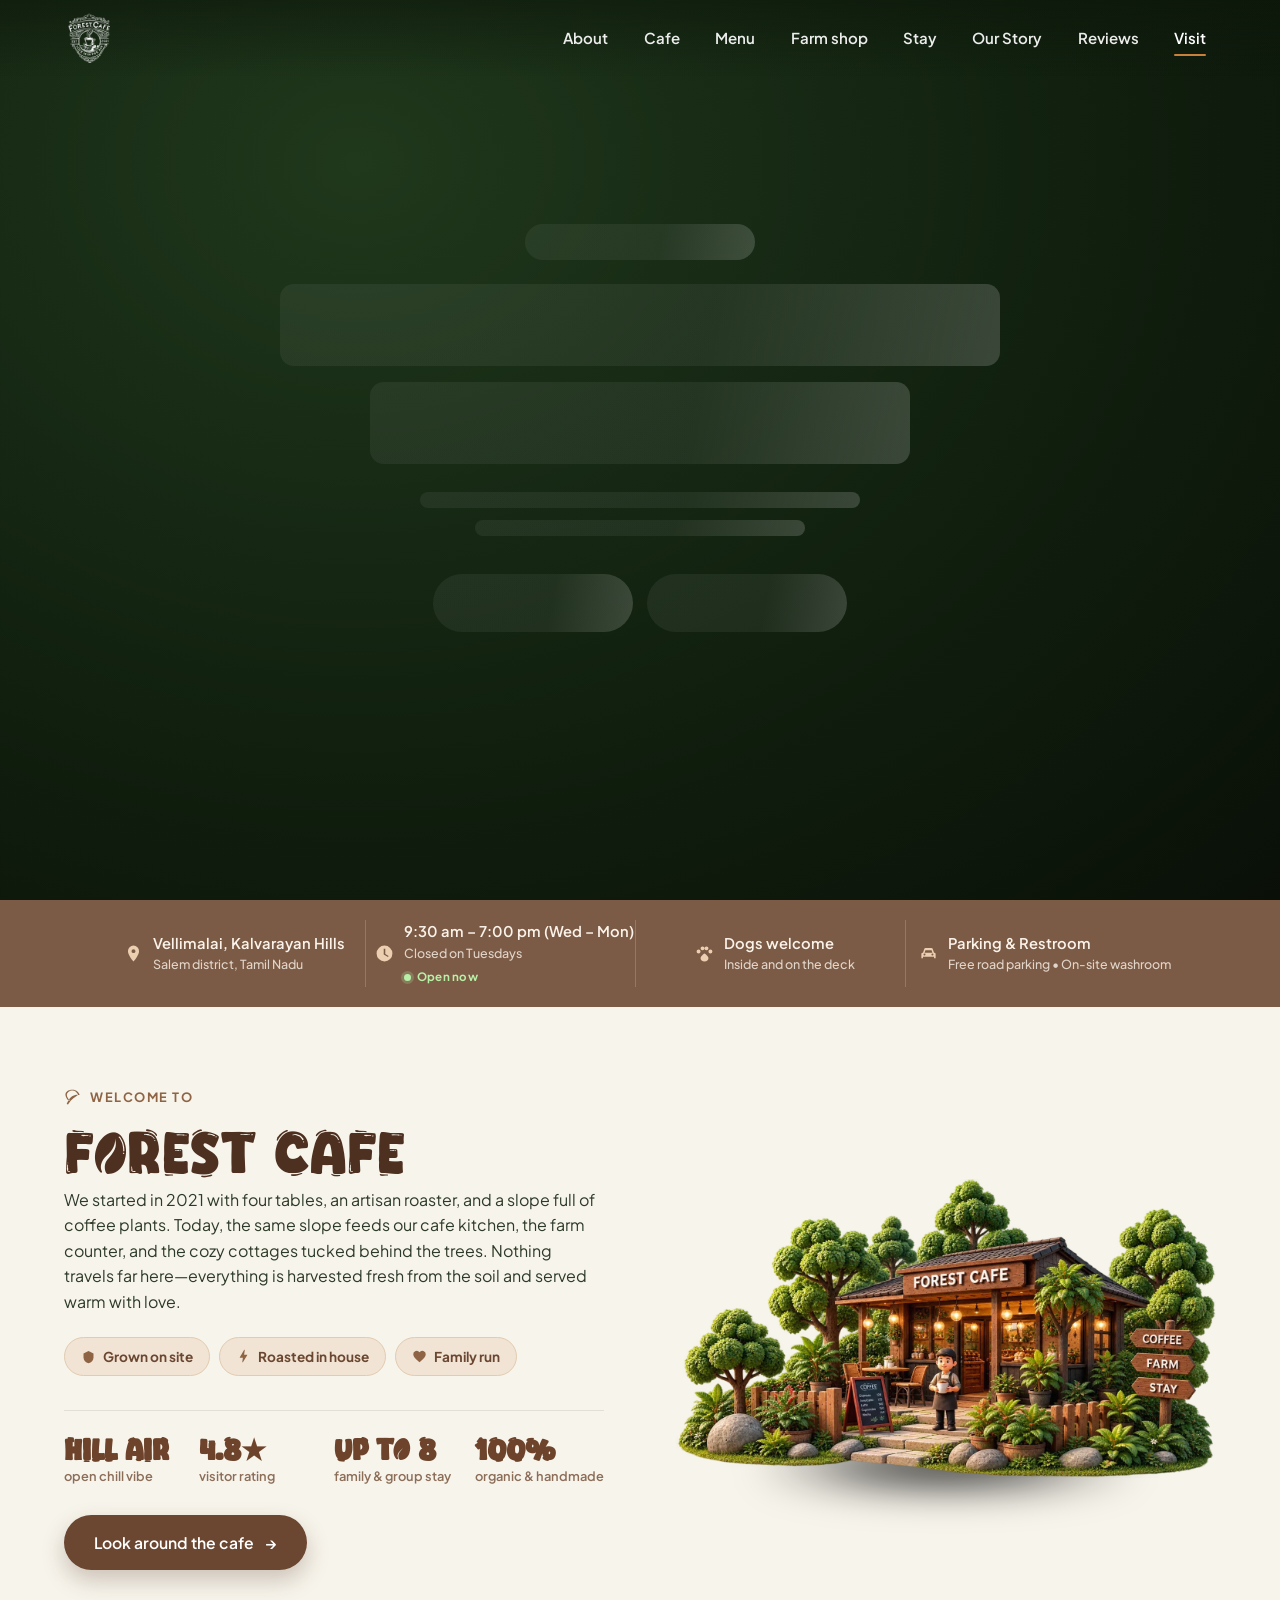
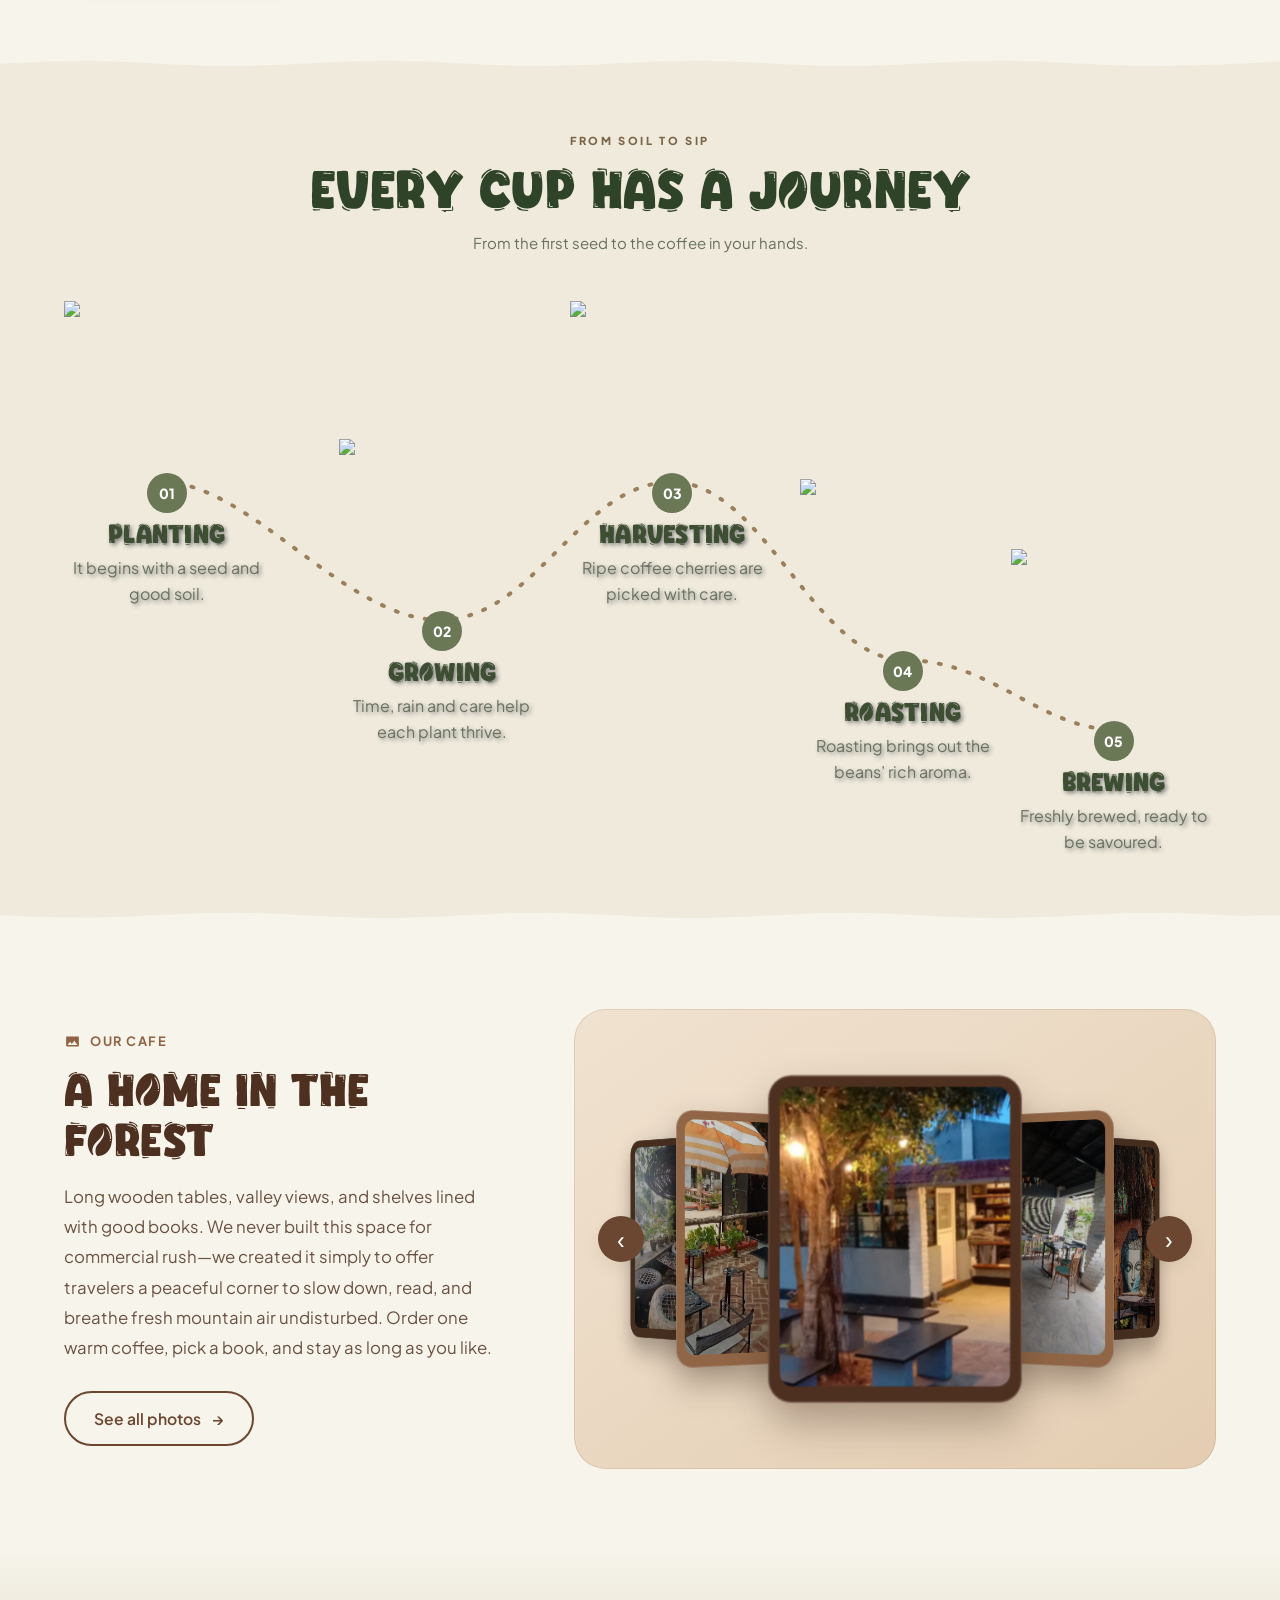
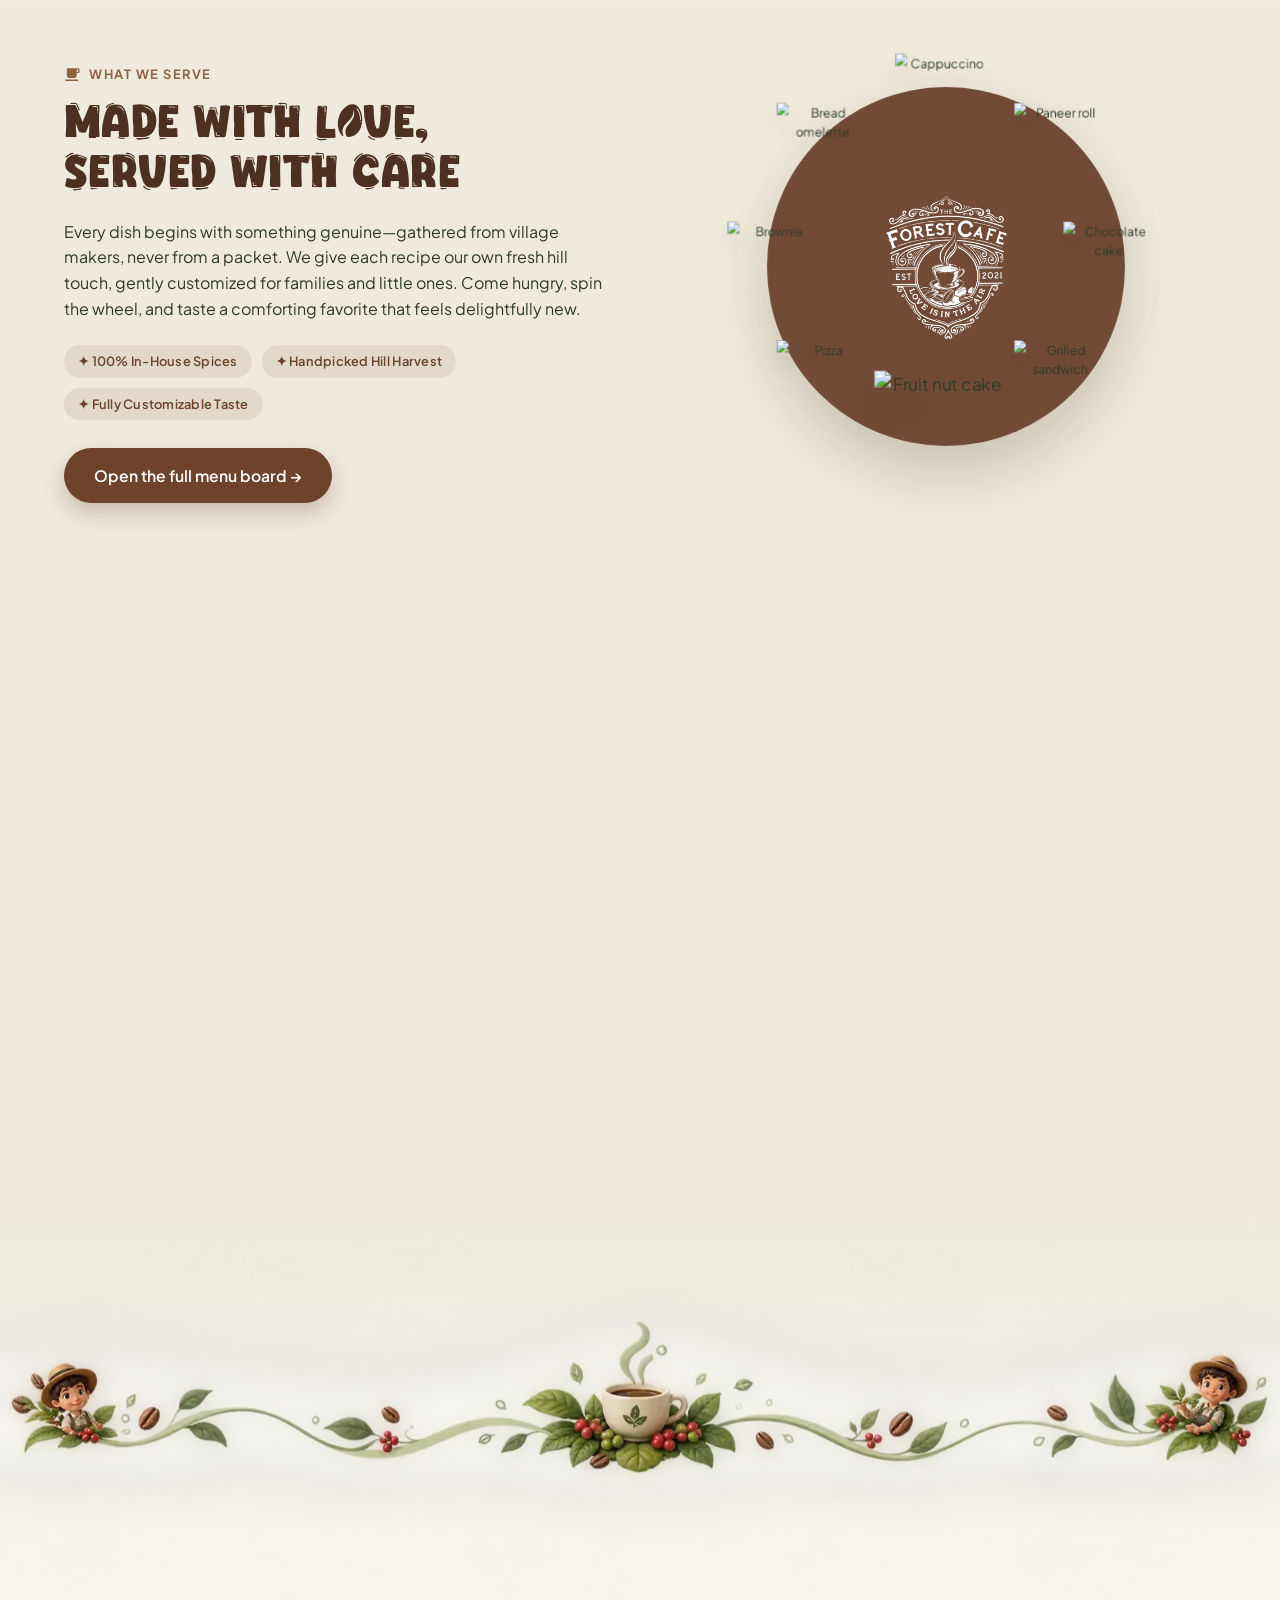
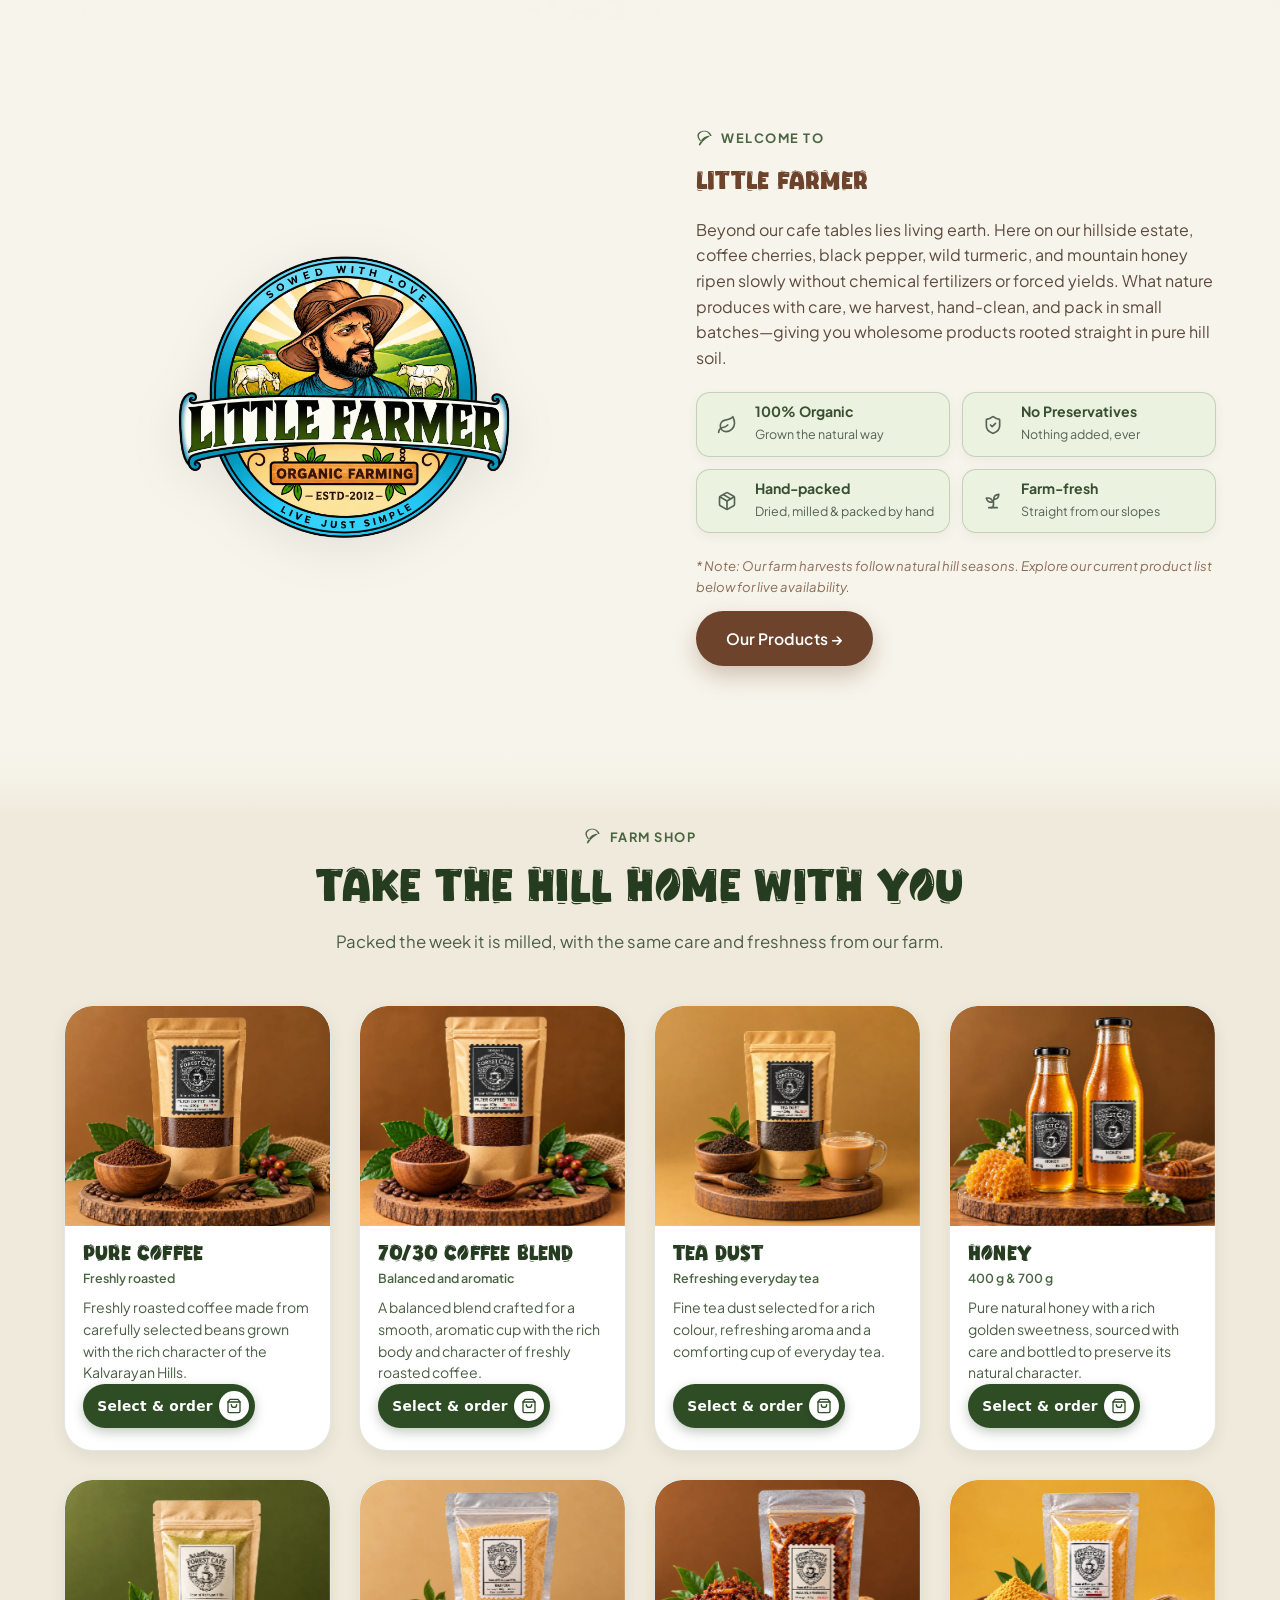
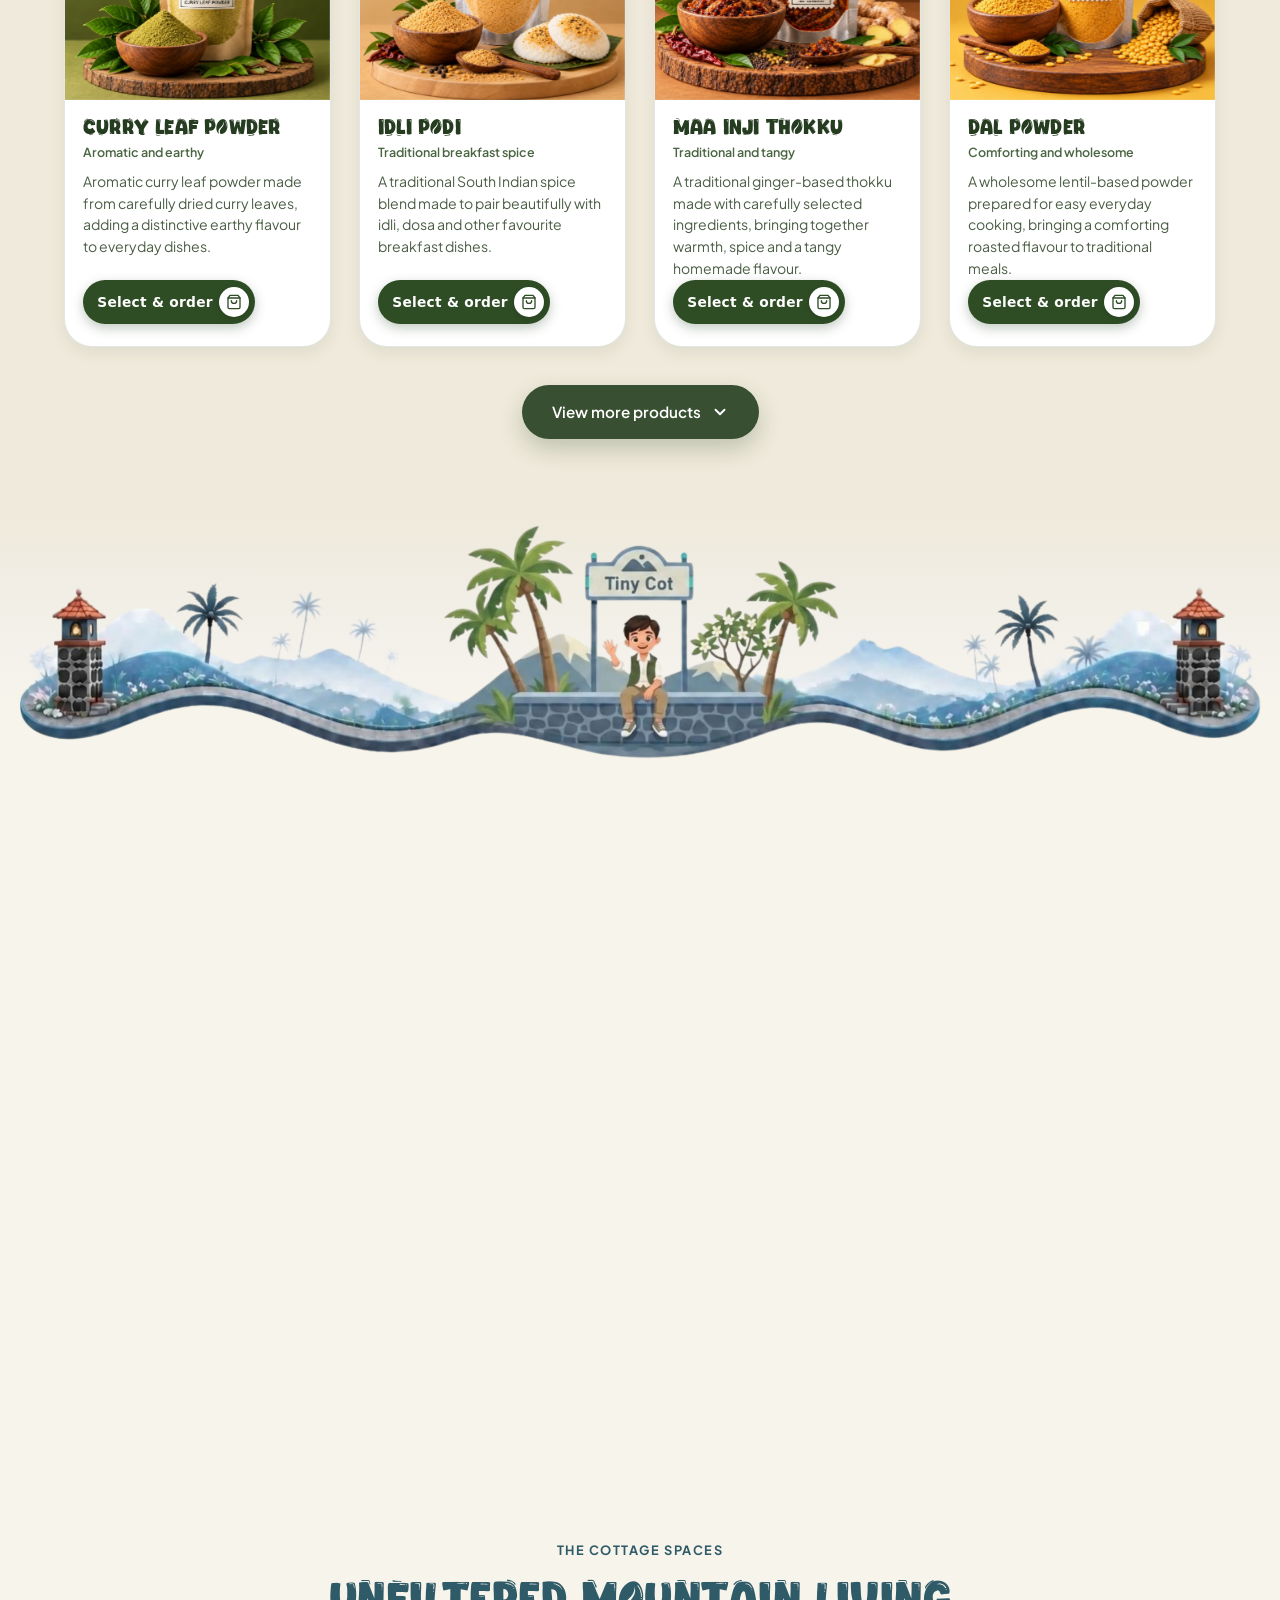
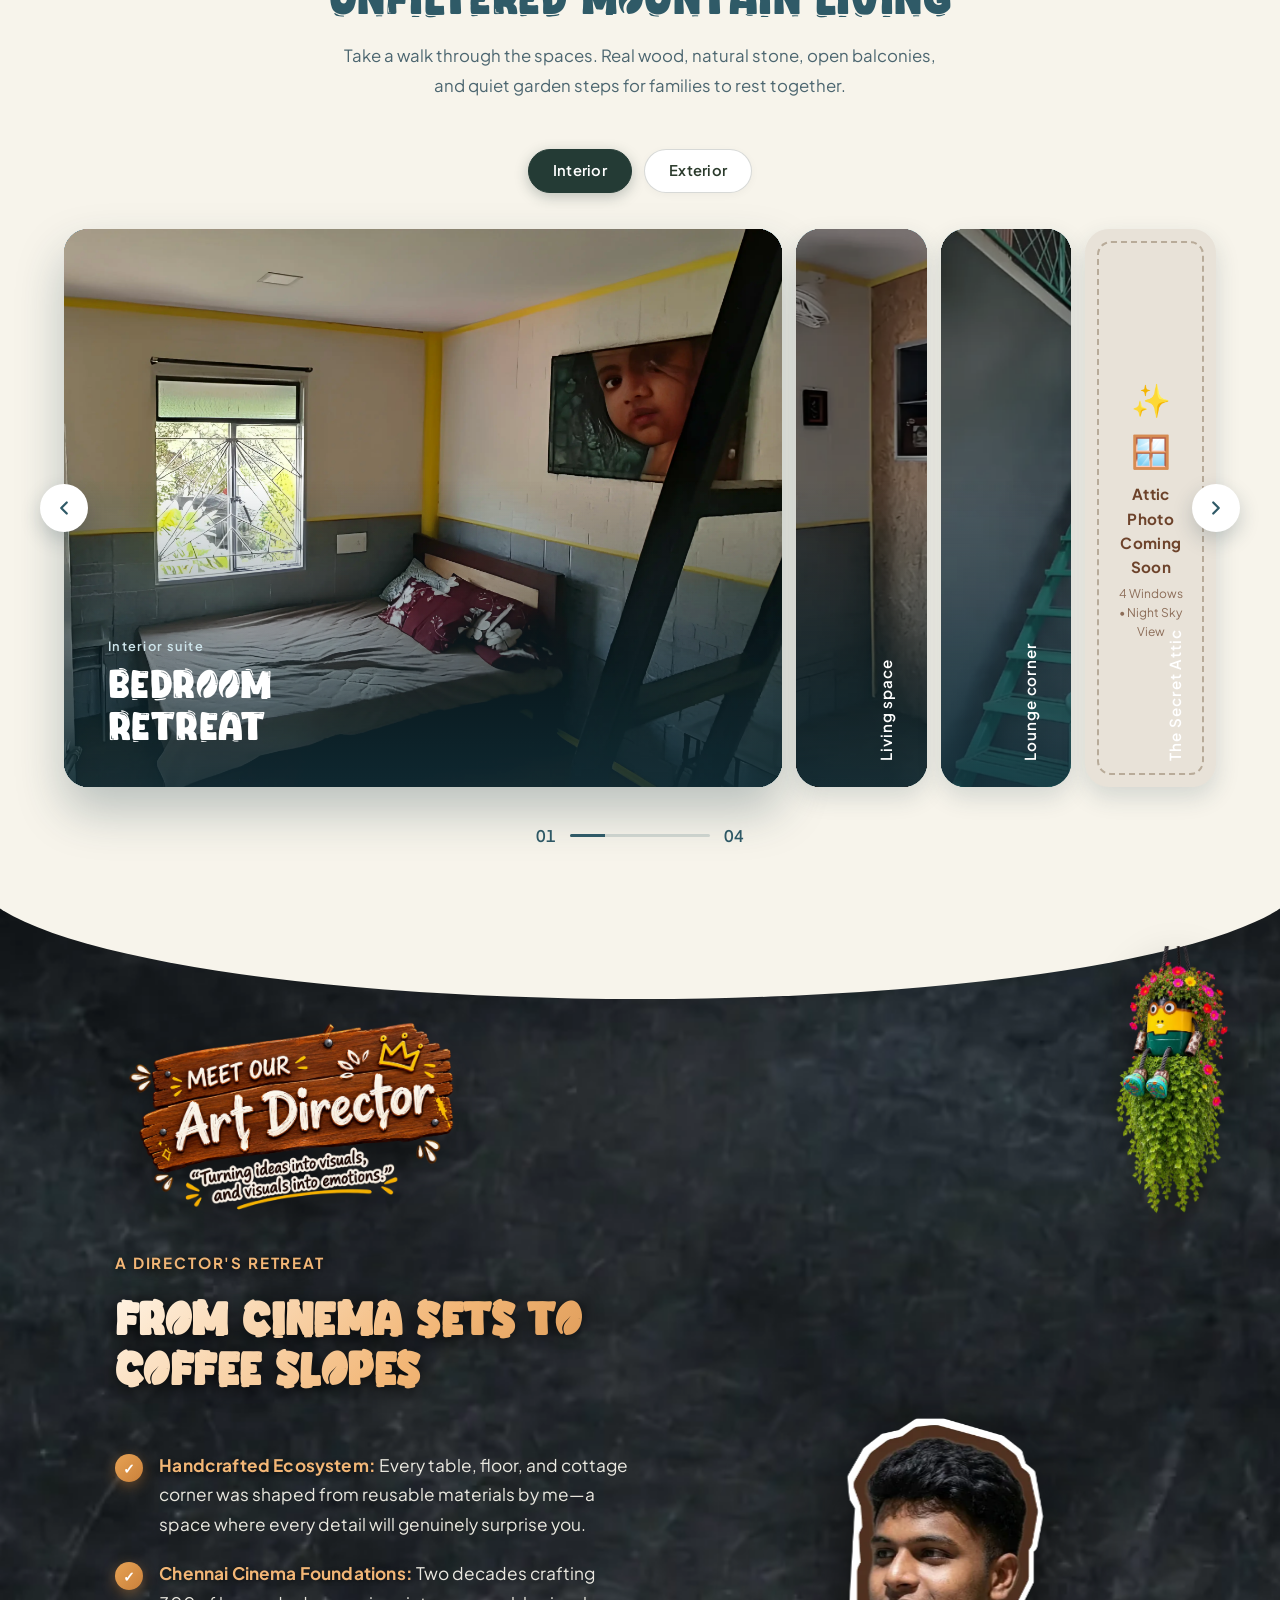
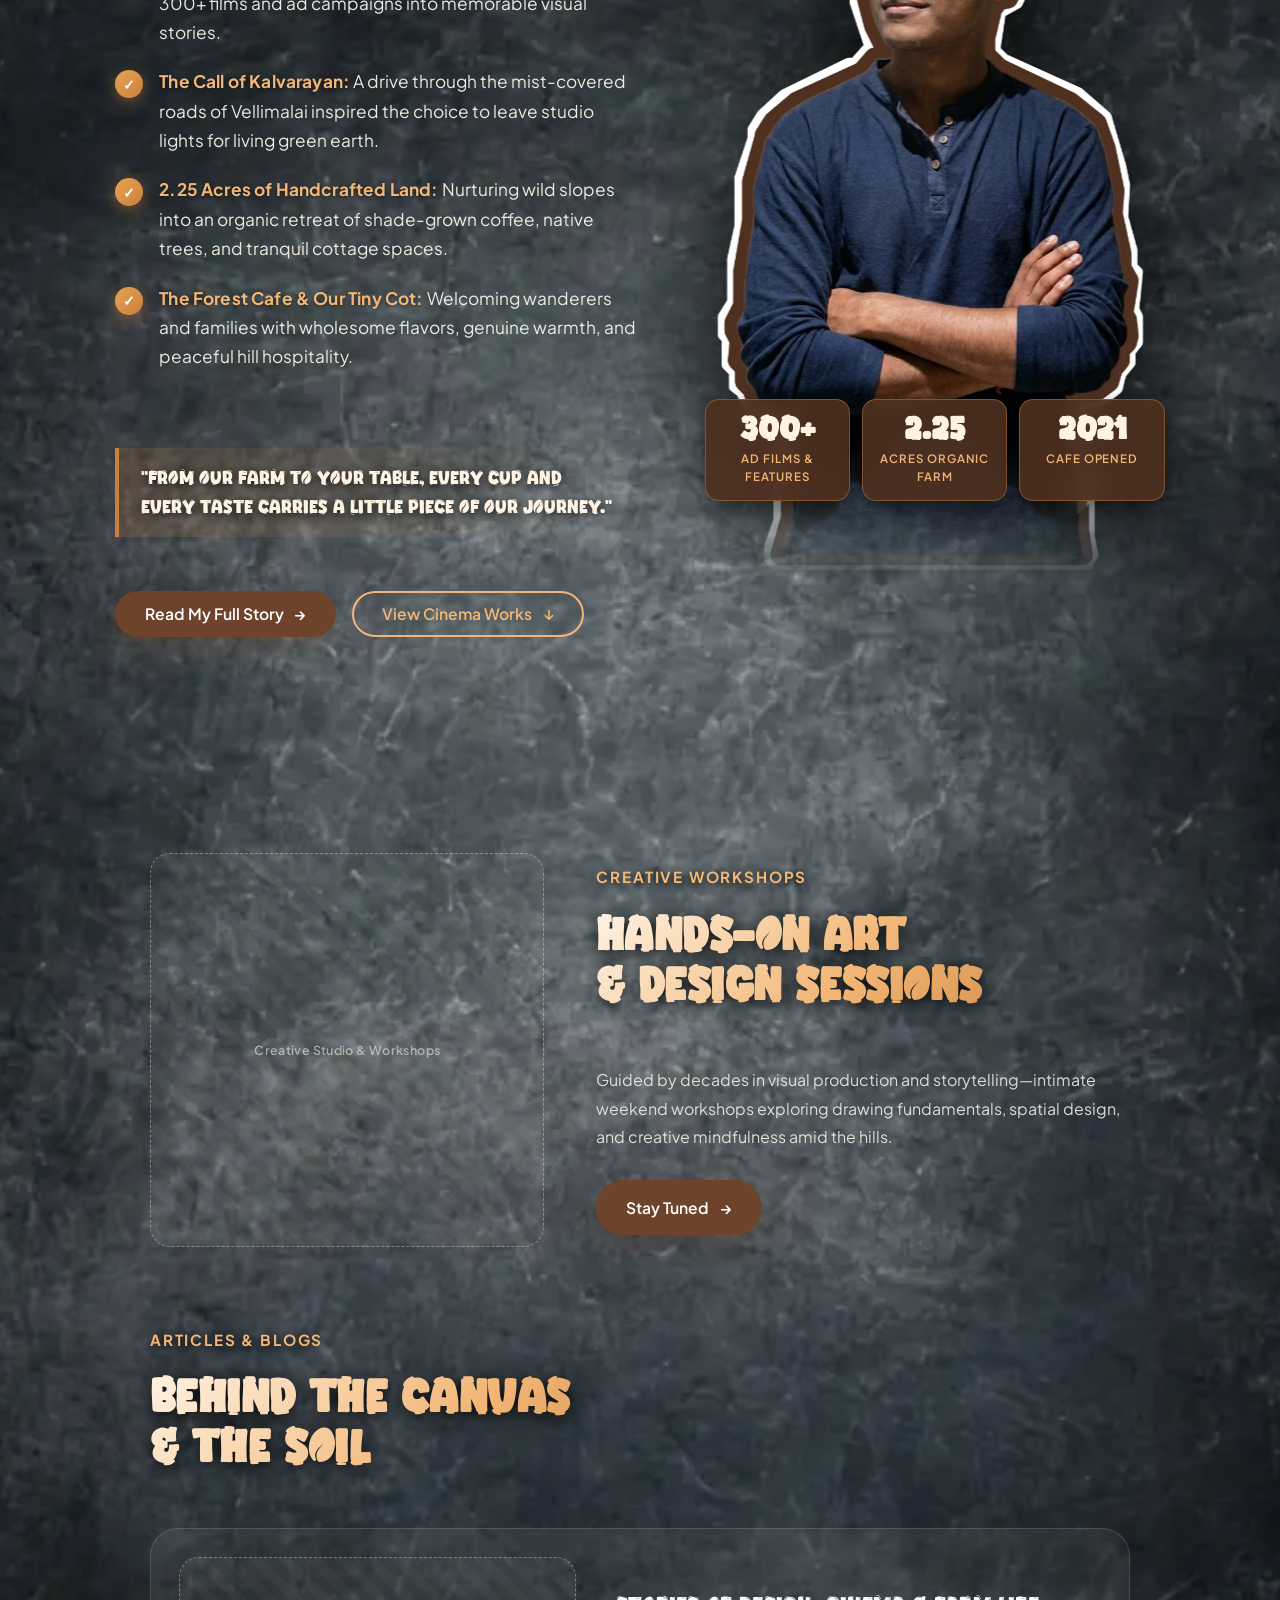
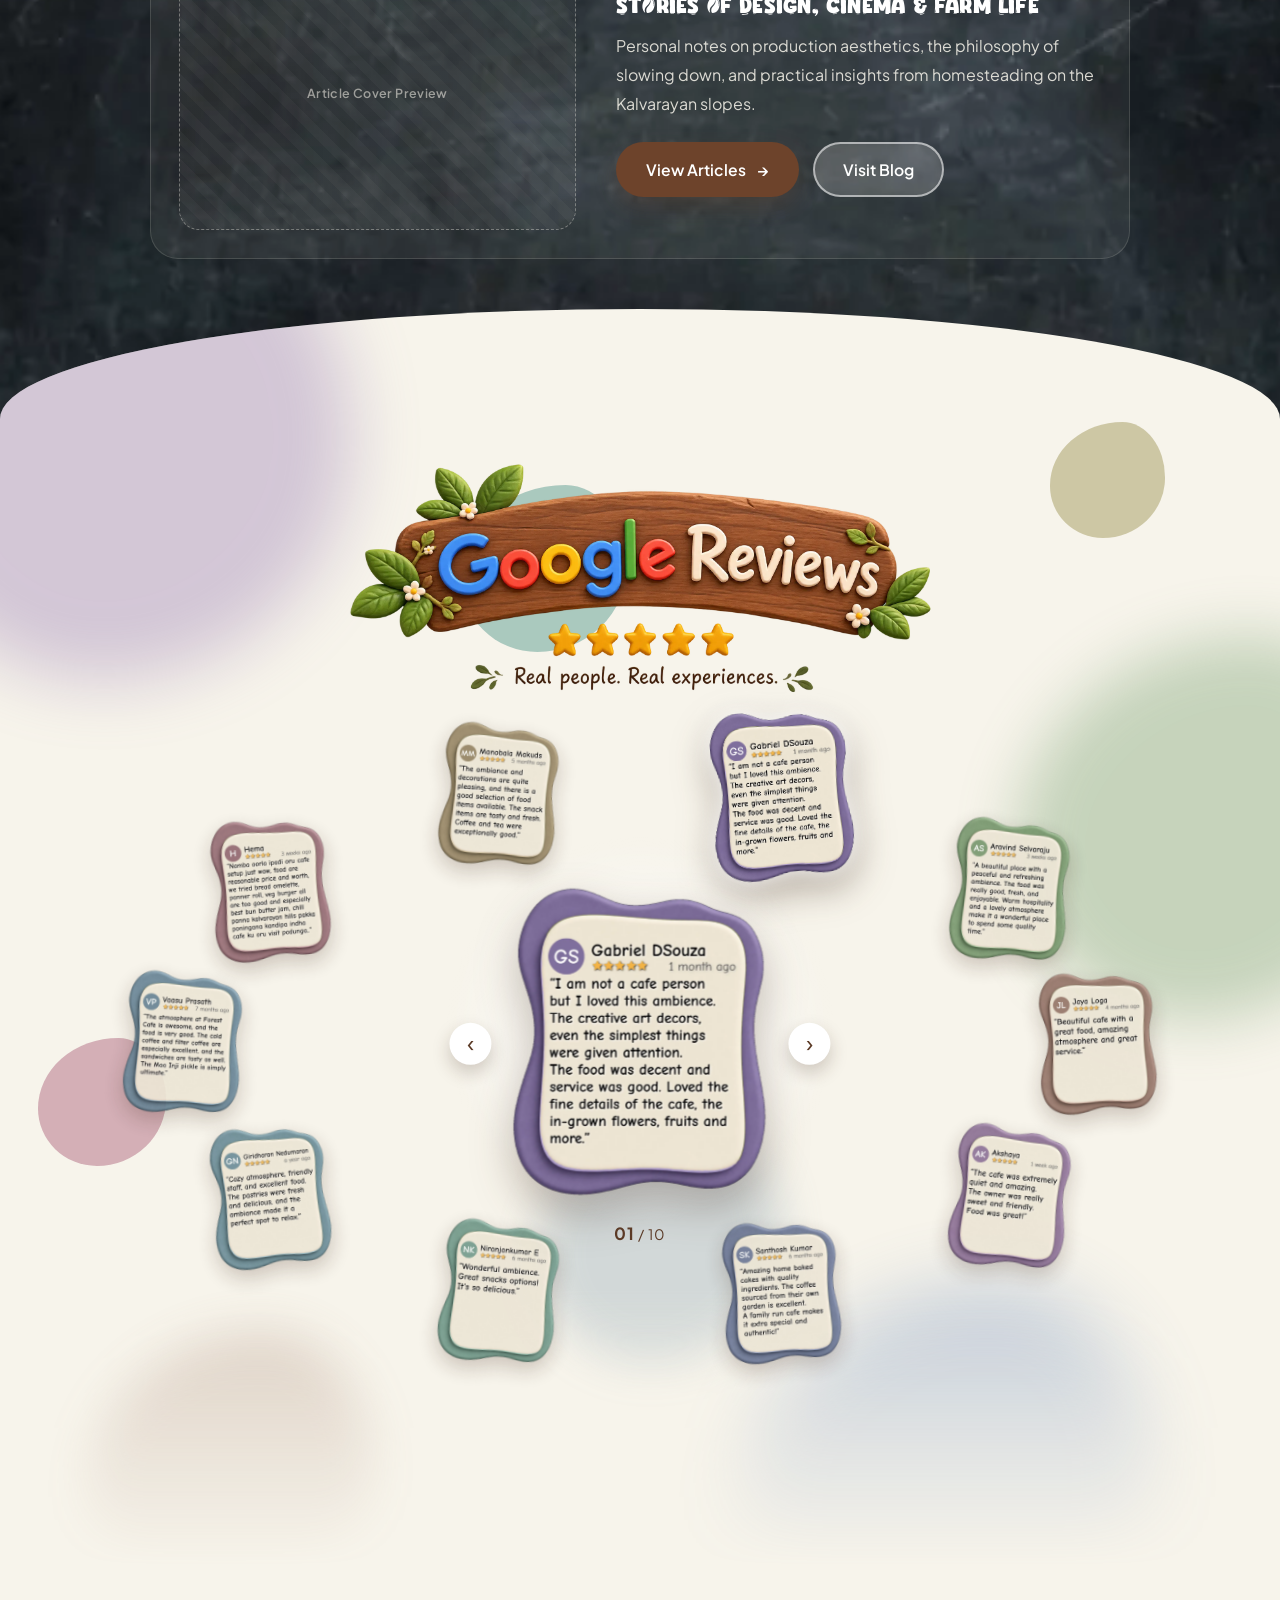
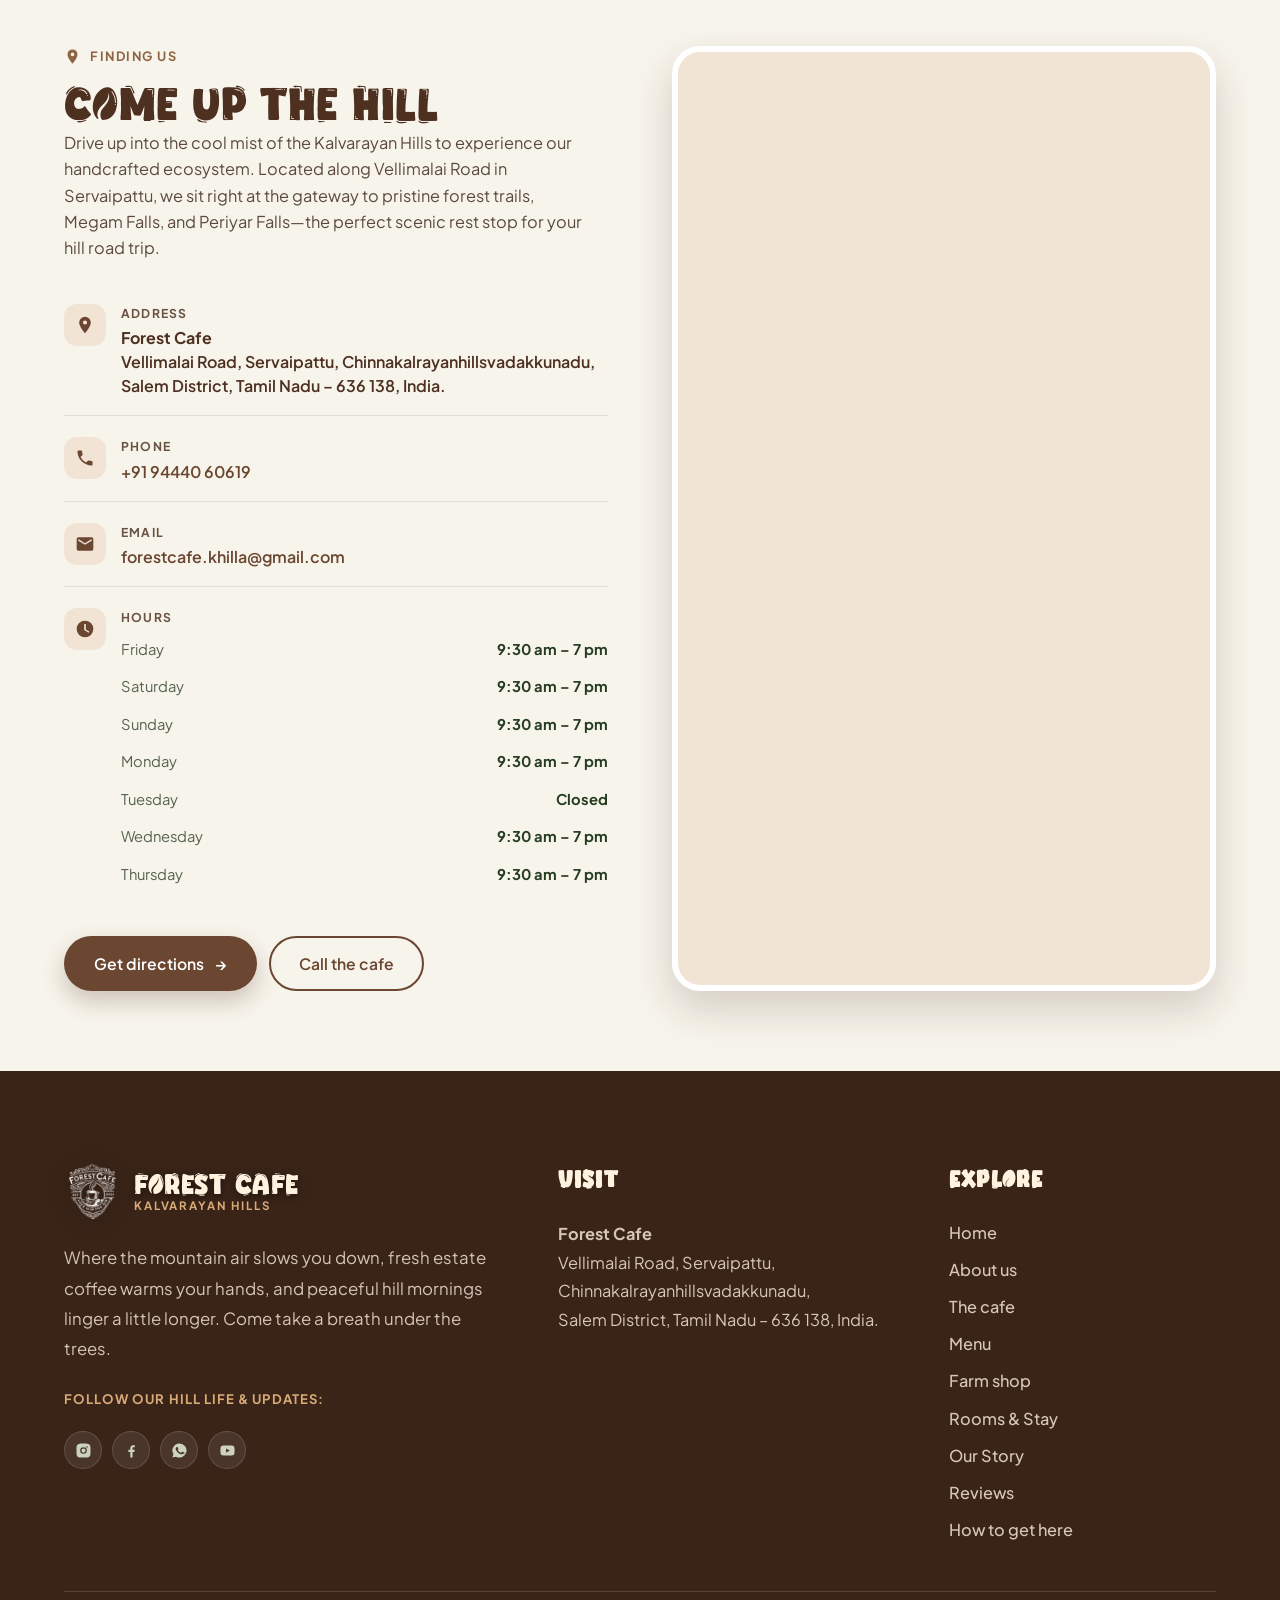
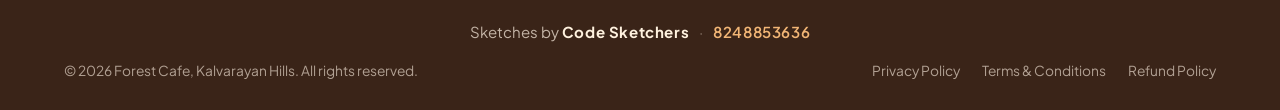
==== index.html @ 243b9529 "Update Forest Cafe site files" ====
<!DOCTYPE html>

<html lang="en">
<head>
<meta charset="utf-8"/>
<meta content="width=device-width, initial-scale=1.0, viewport-fit=cover" name="viewport"/>
<title>Forest Cafe | Coffee, Farm &amp; Stay in Kalvarayan Hills, Salem</title>
<meta content="Forest Cafe in the Kalvarayan Hills, Salem: single-origin filter coffee, a working farm shop, and cosy rooms to stay the night. 9:30 am – 7:00 pm (Wed – Mon) | Closed on Tuesdays." name="description"/>
<meta content="Forest Cafe, Kalvarayan Hills, hill station cafe, filter coffee Tamil Nadu, farm stay, homestay Kalvarayan, organic honey, Salem cafe" name="keywords"/>
<meta content="Forest Cafe" name="author"/>
<meta content="#253C20" name="theme-color"/>
<link href="https://forestcafe.in/" rel="canonical"/>
<meta content="website" property="og:type"/>
<meta content="Forest Cafe | Coffee, Farm &amp; Stay in Kalvarayan Hills, Salem" property="og:title"/>
<meta content="A cosy escape in the Kalvarayan Hills. Coffee grown on our slopes, food from our farm, rooms under the trees." property="og:description"/>
<meta content="index, follow, max-image-preview:large" name="robots"/>
<meta content="https://forestcafe.in/" property="og:url"/>
<meta content="Forest Cafe" property="og:site_name"/>
<meta content="https://forestcafe.in/images/cafe/cafe-01.jpg" property="og:image"/>
<meta content="Forest Cafe | Coffee, Farm &amp; Stay in Kalvarayan Hills, Salem" name="twitter:title"/>
<meta content="Filter coffee, a farm shop and cosy rooms in the Kalvarayan Hills." name="twitter:description"/>
<meta content="https://forestcafe.in/images/cafe/cafe-01.jpg" name="twitter:image"/>
<link href="logo.webp" rel="apple-touch-icon"/>
<meta content="en_IN" property="og:locale"/>
<meta content="summary_large_image" name="twitter:card"/>
<link href="logo.webp" rel="icon" type="image/webp"/>
<link href="https://fonts.googleapis.com" rel="preconnect"/>
<link crossorigin="" href="https://fonts.gstatic.com" rel="preconnect"/>
<link href="https://fonts.googleapis.com/css2?family=Fraunces:opsz,wght@9..144,400;500;600&amp;family=Plus+Jakarta+Sans:wght@400;500;600;700&amp;display=swap" rel="stylesheet"/>
<link href="css/style.css" rel="stylesheet"/>
<script type="application/ld+json">
{
  "@context": "https://schema.org",
  "@type": "CafeOrCoffeeShop",
  "name": "Forest Cafe",
  "description": "Coffee, farm shop and stay in the Kalvarayan Hills, Tamil Nadu.",
  "url": "https://forestcafe.in/",
  "logo": "https://forestcafe.in/logo.webp",
  "image": [
    "https://forestcafe.in/images/cafe/cafe-01.jpg"
  ],
  "sameAs": [
    "https://www.instagram.com/forestcafe.khills"
  ],
  "hasMap": "https://www.google.com/maps/search/?api=1&query=Kalvarayan+Hills+Tamil+Nadu",
  "servesCuisine": [
    "Coffee",
    "South Indian",
    "Bakery"
  ],
  "priceRange": "₹₹",
  "telephone": "+91-94440-60619",
  "email": "forestcafe.khilla@gmail.com",
  "address": {
    "@type": "PostalAddress",
    "streetAddress": "Kalvarayan Hills Main Road, Vellimalai",
    "addressLocality": "Kalvarayan Hills",
    "addressRegion": "Tamil Nadu",
    "postalCode": "606213",
    "addressCountry": "IN"
  },
  "openingHoursSpecification": [
    {
      "@type": "OpeningHoursSpecification",
      "dayOfWeek": [
        "Monday",
        "Wednesday",
        "Thursday",
        "Friday",
        "Saturday",
        "Sunday"
      ],
      "opens": "09:30",
      "closes": "19:00"
    }
  ]
}
    </script>
<noscript><style>.hero.is-loading .hero-copy{opacity:1!important;transform:none!important}.hero-skel{display:none!important}.hero video{opacity:1!important}</style></noscript>
</head>
<body data-page="site">
    <a class="skip-link" href="#main">Skip to content</a>
    <div aria-hidden="true" class="progress-bar" id="progressBar"></div>
    <!-- ============ PRELOADER ============ -->
    <div class="preloader" id="preloader">
        <video aria-hidden="true" autoplay="" id="loadingVideo" muted="" playsinline="" preload="auto">
            <source src="loader.webm" type="video/webm" />
        </video>
        <div class="preloader-fallback">
            <div class="leaf-spin"></div>
            Forest Cafe
        </div>
    </div>
    <!-- ============ NAVBAR ============ -->
    <header class="nav" id="nav">
        <div class="nav-inner">
            <a aria-label="Forest Cafe home" class="brand" href="#top">
                <img alt="Forest Cafe" class="brand-logo" src="logo.webp" width="48" height="48" />
                <span class="brand-text">
                    <span class="brand-name">Forest Cafe</span>
                    <span class="brand-sub">Kalvarayan Hills</span>
                </span>
            </a>
            <button class="nav-toggle" id="navToggle" type="button" aria-label="Open menu" aria-expanded="false" aria-controls="navLinks">
                <span></span><span></span><span></span>
            </button>
            <nav aria-label="Main">
                <ul class="nav-links" id="navLinks">
                    <li><a href="#about">About</a></li>
                    <li><a href="#cafe">Cafe</a></li>
                    <li><a href="#menu">Menu</a></li>
                    <li><a href="#shop">Farm shop</a></li>
                    <li><a href="#stay">Stay</a></li>
                    <li><a href="#art-director">Our Story</a></li>
                    <li><a href="#reviews">Reviews</a></li>
                    <li><a href="#visit">Visit</a></li>
                    <li class="nav-links-cta"><a data-cms-href="phoneLink" href="tel:+919444060619">Call the cafe</a></li>
                </ul>
            </nav>
        </div>
    </header>
    <div class="nav-backdrop" id="navBackdrop" aria-hidden="true"></div>

    <main id="main">
        <span id="top"></span>
        <!-- ============ HERO ============ -->
        <section aria-label="Forest Cafe introduction" class="hero is-loading">
            <video aria-hidden="true" id="heroVideo" loop="" muted="" playsinline="" preload="auto" data-poster-desktop="images/cafe/cafe-01.webp" data-poster-mobile="images/cafe/hero-mob-poster.webp"></video>
            <script>
                /* The video has NO <source> in the markup on purpose: this script picks the file
                   (9:16 Hero-Mob.webm on phones, 16:9 Hero.webm elsewhere) before the browser
                   downloads anything, so phones never fetch the big desktop video. */
                (function () {
                    var v = document.getElementById('heroVideo');
                    if (!v) return;
                    var phone = window.matchMedia('(max-width: 767px)').matches;
                    v.setAttribute('data-active', phone ? 'mobile' : 'desktop');
                    var s = document.createElement('source');
                    s.src = phone ? 'Hero-Mob.webm' : 'Hero.webm';
                    s.type = 'video/webm';
                    v.appendChild(s);
                }());
            </script>
            <div class="hero-veil"></div>
            <div class="hero-copy">
                <span class="hero-eyebrow">
                    <svg viewbox="0 0 24 24">
                        <path d="M17,8C8,10 5.9,16.17 3.82,21.34L5.71,22L6.58,20.44C10.5,14 16,11 20,8C18.5,5 15.5,2 12,2C8,2 4,5 4,8C4,10.5 5.5,13.5 8,15.5L7.2,17C4.2,14.5 2,10.8 2,8C2,4.1 5.6,1 12,1C17.5,1 21.5,4.8 22,8.5L17,8Z"></path>
                    </svg>
                    Icon of Kalvarayan Hills
                </span>
                <h1 class="hero-title" data-cms="heroTitle">Coffee, farm<br />and a place to stay</h1>
                <p class="hero-tag" data-cms="heroText">
                    We grow it on the slope behind the kitchen, roast it here, and pour it while the
                    mist is still coming off the hills.
                </p>
                <div class="hero-buttons">
                    <a class="hero-cta hero-cta--menu" href="#menu">
                        <span class="hero-cta-ico" aria-hidden="true"><svg viewBox="0 0 24 24"><path d="M20 3H4v10c0 2.21 1.79 4 4 4h6c2.21 0 4-1.79 4-4v-3h2c1.11 0 2-.9 2-2V5c0-1.11-.89-2-2-2zm0 5h-2V5h2v3zM4 19h16v2H4z"/></svg></span>
                        <span class="hero-cta-txt">See the menu</span>
                        <span class="hero-cta-arrow" aria-hidden="true">→</span>
                    </a>
                    <a class="hero-cta hero-cta--stay" href="#stay">
                        <span class="hero-cta-ico" aria-hidden="true"><svg viewBox="0 0 24 24"><path d="M21 10.78V8c0-1.65-1.35-3-3-3h-4c-.77 0-1.47.3-2 .78-.53-.48-1.23-.78-2-.78H6C4.35 5 3 6.35 3 8v2.78c-.61.55-1 1.34-1 2.22v6h2v-2h16v2h2v-6c0-.88-.39-1.67-1-2.22zM14 7h4c.55 0 1 .45 1 1v2h-6V8c0-.55.45-1 1-1zM5 8c0-.55.45-1 1-1h4c.55 0 1 .45 1 1v2H5V8zm-1 7v-2c0-.55.45-1 1-1h14c.55 0 1 .45 1 1v2H4z"/></svg></span>
                        <span class="hero-cta-txt">Rooms &amp; stay</span>
                        <span class="hero-cta-arrow" aria-hidden="true">→</span>
                    </a>
                </div>
            </div>
            <div class="hero-skel" aria-hidden="true">
                <span class="sk sk-pill"></span>
                <span class="sk sk-title"></span>
                <span class="sk sk-title s2"></span>
                <span class="sk sk-line"></span>
                <span class="sk sk-line s2"></span>
                <span class="sk sk-line s3"></span>
                <span class="sk-btns"><span class="sk sk-btn"></span><span class="sk sk-btn"></span></span>
            </div>
            <a aria-label="Scroll to about" class="hero-scroll" href="#about">
                <span class="mouse"></span>
                Scroll
            </a>
        </section>
        <!-- ============ INFO STRIP ============ -->
        <div class="info-strip">
            <div class="info-strip-inner">
                <div class="info-item">
                    <svg viewbox="0 0 24 24">
                        <path d="M12 2a7 7 0 0 0-7 7c0 5.25 7 13 7 13s7-7.75 7-13a7 7 0 0 0-7-7zm0 9.5A2.5 2.5 0 1 1 14.5 9 2.5 2.5 0 0 1 12 11.5z"></path>
                    </svg>
                    <div><b class="i-full">Vellimalai, Kalvarayan Hills</b><b class="i-short">Vellimalai</b><span>Salem district, Tamil Nadu</span></div>
                </div>
                <div class="info-item">
                    <svg viewbox="0 0 24 24">
                        <path d="M12 2a10 10 0 1 0 10 10A10 10 0 0 0 12 2zm1 10.6 4.2 2.5-.8 1.3L11 13.2V6h2z"></path>
                    </svg>
                    <div><b class="i-full">9:30 am – 7:00 pm (Wed – Mon)</b><b class="i-short">9:30 am – 7:00 pm</b><span>Closed on Tuesdays</span><em class="open-badge" id="openBadge" hidden></em></div>
                </div>
                <div class="info-item">
                    <svg viewbox="0 0 24 24">
                        <path d="M4.5 12a2.5 2.5 0 1 1 2.5-2.5A2.5 2.5 0 0 1 4.5 12zm5-4a2.5 2.5 0 1 1 2.5-2.5A2.5 2.5 0 0 1 9.5 8zm5 0A2.5 2.5 0 1 1 17 5.5 2.5 2.5 0 0 1 14.5 8zm5 4a2.5 2.5 0 1 1 2.5-2.5A2.5 2.5 0 0 1 19.5 12zM12 22c-3 0-5-1.7-5-4 0-1.6 1-2.6 2-3.6S11 12 12 12s2 1.4 3 2.4 2 2 2 3.6c0 2.3-2 4-5 4z"></path>
                    </svg>
                    <div><b class="i-full">Dogs welcome</b><b class="i-short">Dogs welcome</b><span>Inside and on the deck</span></div>
                </div>
                <div class="info-item">
                    <svg viewbox="0 0 24 24">
                        <path d="M5 11l1.5-4.5A2 2 0 0 1 8.4 5h7.2a2 2 0 0 1 1.9 1.5L19 11h.5A1.5 1.5 0 0 1 21 12.5V18h-2v-2H5v2H3v-5.5A1.5 1.5 0 0 1 4.5 11zm2.1 0h9.8l-1-3H8.1zM7 14.5A1.25 1.25 0 1 0 5.75 13 1.25 1.25 0 0 0 7 14.5zm10 0A1.25 1.25 0 1 0 15.75 13 1.25 1.25 0 0 0 17 14.5z"></path>
                    </svg>
                    <div><b class="i-full">Parking &amp; Restroom</b><b class="i-short">Parking &amp; Rest</b><span>Free road parking • On-site washroom</span></div>
                </div>
            </div>
        </div>
        <!-- ============ ABOUT ============ -->
        <section class="section theme-cafe" id="about">
            <div class="shell split split--reverse reveal">
                <div class="about-media">
                    <img alt="Illustration of the Forest Cafe building surrounded by trees" class="floating-img" height="700" src="images/farm/item1.webp" width="900" />
                </div>
                <div class="about-copy">
                    <span class="eyebrow">
                        <svg viewbox="0 0 24 24">
                            <path d="M17,8C8,10 5.9,16.17 3.82,21.34L5.71,22L6.58,20.44C10.5,14 16,11 20,8C18.5,5 15.5,2 12,2C8,2 4,5 4,8C4,10.5 5.5,13.5 8,15.5L7.2,17C4.2,14.5 2,10.8 2,8C2,4.1 5.6,1 12,1C17.5,1 21.5,4.8 22,8.5L17,8Z"></path>
                        </svg>
                        Welcome to
                    </span>
                    <h2 class="headline headline--xl" data-cms="aboutTitle">Forest Cafe</h2>
                    <p class="about-desc" data-cms="aboutText">
                        We started in 2021 with four tables, an artisan roaster, and a slope full of coffee plants. Today, the same slope feeds our cafe kitchen, the farm counter, and the cozy cottages tucked behind the trees. Nothing travels far here—everything is harvested fresh from the soil and served warm with love.
                    </p>
                    <div class="pill-row">
                        <span class="pill">
                            <svg viewbox="0 0 24 24">
                                <path d="M12 3 4 7v6c0 5 3.4 8.7 8 9.9 4.6-1.2 8-4.9 8-9.9V7z"></path>
                            </svg> Grown on site
                        </span>
                        <span class="pill">
                            <svg viewbox="0 0 24 24">
                                <path d="M11 21h-1l1-7H6.5a.5.5 0 0 1-.4-.8l7-11.9a.5.5 0 0 1 .9.4L13 9h4.5a.5.5 0 0 1 .4.8z"></path>
                            </svg> Roasted in house
                        </span>
                        <span class="pill">
                            <svg viewbox="0 0 24 24">
                                <path d="M12 21.35 10.55 20C5.4 15.36 2 12.28 2 8.5A5.5 5.5 0 0 1 12 5.1 5.5 5.5 0 0 1 22 8.5c0 3.78-3.4 6.86-8.55 11.54z"></path>
                            </svg> Family run
                        </span>
                    </div>
                    <div class="about-stats">
                        <div class="stat-item">
                            <b>Hill Air</b>
                            <span>open chill vibe</span>
                        </div>
                        <div class="stat-item">
                            <b>4.8&#9733;</b>
                            <span>visitor rating</span>
                        </div>
                        <div class="stat-item">
                            <b>Up to 8</b>
                            <span>family &amp; group stay</span>
                        </div>
                        <div class="stat-item">
                            <b>100%</b>
                            <span>organic &amp; handmade</span>
                        </div>
                    </div>
                    <div style="margin-top:30px">
                        <a class="btn btn--solid" href="#cafe">Look around the cafe <span class="arrow">→</span></a>
                    </div>
                </div>
            </div>
        </section>
        <!-- ============ COFFEE JOURNEY — HTML/CSS/SVG ============ -->
        <section class="sts-section" id="soil-to-sip" aria-label="The coffee journey">
            <div class="sts-doodle-overlay" aria-hidden="true"></div>

            <header class="sts-heading">
                <span class="sts-eyebrow">FROM SOIL TO SIP</span>
                <h2>Every cup has a journey</h2>
                <p>From the first seed to the coffee in your hands.</p>
            </header>
            <svg class="sts-curve" viewBox="0 0 1160 500" preserveAspectRatio="none" aria-hidden="true">
                <!-- The path runs behind the artwork and meets the center of each stage. -->
                <path d="M102 92 C 190 92, 285 230, 380 230 S 520 92, 612 92 S 755 270, 844 270 S 980 340, 1058 340" />
            </svg>
            <div class="sts-stages">
                <article class="sts-stage sts-stage--1"><div class="sts-stage-media"><img src="images/sts/1.webp" alt="Planting a coffee seedling" loading="lazy"></div><span class="sts-number">01</span><h3>Planting</h3><p>It begins with a seed and good soil.</p></article>
                <article class="sts-stage sts-stage--2"><div class="sts-stage-media"><img src="images/sts/2.webp" alt="Growing coffee plant" loading="lazy"></div><span class="sts-number">02</span><h3>Growing</h3><p>Time, rain and care help each plant thrive.</p></article>
                <article class="sts-stage sts-stage--3"><div class="sts-stage-media"><img src="images/sts/3.webp" alt="Harvesting ripe coffee cherries" loading="lazy"></div><span class="sts-number">03</span><h3>Harvesting</h3><p>Ripe coffee cherries are picked with care.</p></article>
                <article class="sts-stage sts-stage--4"><div class="sts-stage-media"><img src="images/sts/4.webp" alt="Roasting coffee beans" loading="lazy"></div><span class="sts-number">04</span><h3>Roasting</h3><p>Roasting brings out the beans’ rich aroma.</p></article>
                <article class="sts-stage sts-stage--5"><div class="sts-stage-media"><img src="images/sts/5.webp" alt="Freshly brewed coffee" loading="lazy"></div><span class="sts-number">05</span><h3>Brewing</h3><p>Freshly brewed, ready to be savoured.</p></article>
            </div>

            <!-- Small top wave -->
            <div class="sts-wave sts-wave--top"></div>

            <!-- Small bottom wave -->
            <div class="sts-wave sts-wave--bottom"></div>
        </section>


        <section class="section theme-cafe" id="cafe">
            <div class="shell">
                <div class="split gallery-default reveal" id="galleryDefault">
                    <div class="gallery-copy">
                        <span class="eyebrow">
                            <svg viewbox="0 0 24 24">
                                <path d="M4 5h16a1 1 0 0 1 1 1v12a1 1 0 0 1-1 1H4a1 1 0 0 1-1-1V6a1 1 0 0 1 1-1zm1 12h14l-4.5-6-3.5 4.5-2.5-3z"></path>
                            </svg>
                            Our cafe
                        </span>
                        <h2 class="headline">A home in the forest</h2>
                        <p class="lede">
                            Long wooden tables, valley views, and shelves lined with good books. We never built this space for commercial rush—we created it simply to offer travelers a peaceful corner to slow down, read, and breathe fresh mountain air undisturbed. Order one warm coffee, pick a book, and stay as long as you like.
                        </p>
                        <div style="margin-top:28px">
                            <button class="btn btn--ghost" id="exploreCafeBtn" type="button">See all photos <span class="arrow">→</span></button>
                        </div>
                    </div>
                    <div class="cards-wrapper">
                        <button aria-label="Previous photo" class="nav-arrow" id="prevCard" type="button">‹</button>
                        <div class="cards-stack" id="cardsStack">
                            <button class="photo-card pos-0" data-index="0" type="button"><img alt="Seating area at Forest Cafe, Kalvarayan Hills" loading="lazy" src="images/cafe/cafe-01.webp" /></button>
                            <button class="photo-card pos-1" data-index="1" type="button"><img alt="Coffee being poured at Forest Cafe" loading="lazy" src="images/cafe/cafe-05.webp" /></button>
                            <button class="photo-card pos-2" data-index="2" type="button"><img alt="View from the Forest Cafe deck" loading="lazy" src="images/cafe/cafe-06.webp" /></button>
                            <button class="photo-card pos-3" data-index="3" type="button"><img alt="Interior corner of Forest Cafe" loading="lazy" src="images/cafe/cafe-11.webp" /></button>
                            <button class="photo-card pos-4" data-index="4" type="button"><img alt="Forest Cafe surroundings in the Kalvarayan Hills" loading="lazy" src="images/cafe/cafe-14.webp" /></button>
                        </div>
                        <button aria-label="Next photo" class="nav-arrow" id="nextCard" type="button">›</button>
                    </div>
                </div>
                <div class="gallery-full" id="galleryFull">
                    <div class="gallery-head">
                        <div>
                            <span class="eyebrow">
                                <svg viewbox="0 0 24 24">
                                    <path d="M4 5h16a1 1 0 0 1 1 1v12a1 1 0 0 1-1 1H4a1 1 0 0 1-1-1V6a1 1 0 0 1 1-1zm1 12h14l-4.5-6-3.5 4.5-2.5-3z"></path>
                                </svg>
                                Full gallery
                            </span>
                            <h3 class="headline" style="font-size:clamp(2rem,4vw,3rem)">Every corner of the place</h3>
                        </div>
                        <button class="btn btn--ghost btn--sm" id="closeGalleryBtn" type="button">← Back</button>
                    </div>
                    <div class="gallery-grid" id="galleryGrid">
                        <button class="grid-card" data-index="0" type="button"><img alt="Seating area at Forest Cafe, Kalvarayan Hills" loading="lazy" src="images/cafe/cafe-01.webp" /></button>
                        <button class="grid-card" data-index="1" type="button"><img alt="Coffee being poured at Forest Cafe" loading="lazy" src="images/cafe/cafe-05.webp" /></button>
                        <button class="grid-card" data-index="2" type="button"><img alt="View from the deck at Forest Cafe, Kalvarayan Hills" loading="lazy" src="images/cafe/cafe-06.webp" /></button>
                        <button class="grid-card" data-index="3" type="button"><img alt="Interior corner of Forest Cafe" loading="lazy" src="images/cafe/cafe-11.webp" /></button>
                        <button class="grid-card" data-index="4" type="button"><img alt="Forest Cafe surroundings in the Kalvarayan Hills" loading="lazy" src="images/cafe/cafe-14.webp" /></button>
                        <button class="grid-card" data-index="5" type="button"><img alt="Tables by the window at Forest Cafe" loading="lazy" src="images/cafe/cafe-18.webp" /></button>
                        <button class="grid-card" data-index="6" type="button"><img alt="Garden path to Forest Cafe" loading="lazy" src="images/cafe/cafe-19.webp" /></button>
                        <button class="grid-card" data-index="7" type="button"><img alt="Evening at Forest Cafe" loading="lazy" src="images/cafe/cafe-20.webp" /></button>
                        <button class="grid-card" data-index="8" type="button"><img alt="Hillside behind Forest Cafe, Kalvarayan Hills" loading="lazy" src="images/cafe/cafe-22.webp" /></button>
                    </div>
                </div>
            </div>
        </section>
        <!-- ============ MENU ============ -->
        <section class="section section--alt section--hairline theme-cafe" id="menu">
            <div class="shell">
                <div class="split reveal">
                    <div class="menu-copy">
                        <span class="eyebrow" style="display: flex; align-items: center; gap: 8px; margin-bottom: 12px;">
                            <svg viewbox="0 0 24 24">
                                <path d="M2,21H20V19H2M20,8H18V5H20M20,3H4V13A4,4 0 0,0 8,17H14A4,4 0 0,0 18,13V10H20A2,2 0 0,0 22,8V5C22,3.89 21.1,3 20,3Z"></path>
                            </svg>
                            WHAT WE SERVE
                        </span>
                        <h2 class="headline" style="margin-top: 0; margin-bottom: 22px; line-height: 1.15;">
                            MADE WITH LOVE,<br />SERVED WITH CARE
                        </h2>
                        <p class="menu-desc" style="margin-bottom: 24px; line-height: 1.6; max-width: 540px;">
                            Every dish begins with something genuine—gathered from village makers, never from a packet. We give each recipe our own fresh hill touch, gently customized for families and little ones. Come hungry, spin the wheel, and taste a comforting favorite that feels delightfully new.
                        </p>
                        <!-- 3 Badges in a single sequence line -->
                        <div class="menu-pills" style="display: flex; flex-wrap: wrap; align-items: center; gap: 10px; margin-bottom: 28px;">
                            <span class="pill-tag" style="background: rgba(109, 67, 43, 0.1); color: #6d432b; padding: 6px 14px; border-radius: 999px; font-size: 0.8rem; font-weight: 600; letter-spacing: 0.02em; white-space: nowrap;">
                                ✦ 100% In-House Spices
                            </span>
                            <span class="pill-tag" style="background: rgba(109, 67, 43, 0.1); color: #6d432b; padding: 6px 14px; border-radius: 999px; font-size: 0.8rem; font-weight: 600; letter-spacing: 0.02em; white-space: nowrap;">
                                ✦ Handpicked Hill Harvest
                            </span>
                            <span class="pill-tag" style="background: rgba(109, 67, 43, 0.1); color: #6d432b; padding: 6px 14px; border-radius: 999px; font-size: 0.8rem; font-weight: 600; letter-spacing: 0.02em; white-space: nowrap;">
                                ✦ Fully Customizable Taste
                            </span>
                        </div>
                        <button class="btn btn-primary" id="openMenuModal" type="button">
                            Open the full menu board →
                        </button>
                    </div>
                    <div class="menu-media">
                        <div class="menu-orbit-media" aria-label="Featured Forest Cafe menu items">
                            <div class="menu-orbit-stage">
                                <div class="menu-orbit-glow" aria-hidden="true"></div>
                                <div class="menu-orbit-ring" aria-hidden="true"></div>

                                <div class="menu-orbit" id="menuOrbit">
                                    <button class="menu-orbit-item" data-index="0" aria-label="Grilled Sandwich" type="button">
                                        <span class="menu-orbit-card"><img src="images/menu-orbit/sandwich.webp" alt="Grilled sandwich" /></span>
                                    </button>
                                    <button class="menu-orbit-item" data-index="1" aria-label="Fruit Nut Cake" type="button">
                                        <span class="menu-orbit-card"><img src="images/menu-orbit/cake.webp" alt="Fruit nut cake" /></span>
                                    </button>
                                    <button class="menu-orbit-item" data-index="2" aria-label="Pizza" type="button">
                                        <span class="menu-orbit-card"><img src="images/menu-orbit/pizza.webp" alt="Pizza" /></span>
                                    </button>
                                    <button class="menu-orbit-item" data-index="3" aria-label="Brownie" type="button">
                                        <span class="menu-orbit-card"><img src="images/menu-orbit/brownie.webp" alt="Brownie" /></span>
                                    </button>
                                    <button class="menu-orbit-item" data-index="4" aria-label="Bread Omelette" type="button">
                                        <span class="menu-orbit-card"><img src="images/menu-orbit/bread-omelette.webp" alt="Bread omelette" /></span>
                                    </button>
                                    <button class="menu-orbit-item" data-index="5" aria-label="Cappuccino" type="button">
                                        <span class="menu-orbit-card"><img src="images/menu-orbit/cappuccino.webp" alt="Cappuccino" /></span>
                                    </button>
                                    <button class="menu-orbit-item" data-index="6" aria-label="Paneer Roll" type="button">
                                        <span class="menu-orbit-card"><img src="images/menu-orbit/paneer-roll.webp" alt="Paneer roll" /></span>
                                    </button>
                                    <button class="menu-orbit-item" data-index="7" aria-label="Chocolate Cake" type="button">
                                        <span class="menu-orbit-card"><img src="images/menu-orbit/chocolate-cake.webp" alt="Chocolate cake" /></span>
                                    </button>
                                </div>

                                <div class="menu-orbit-brand" aria-hidden="true">
                                    <div class="menu-orbit-brand-disc">
                                        <img src="logo.webp" alt="" />
                                    </div>
                                </div>

                                <div class="menu-orbit-label" id="activeLabel">
                                    <span class="menu-orbit-kicker">NOW SERVING</span>
                                    <strong id="activeName">Grilled Sandwich</strong>
                                </div>
                            </div>
                        </div>
                    </div>

                </div>
                <div class="menu-board reveal">
                    <div aria-label="Menu categories" class="menu-tabs" role="tablist">
                        <button aria-selected="true" class="menu-tab is-active" data-menu="hot" role="tab" type="button">Hot</button>
                        <button aria-selected="false" class="menu-tab" data-menu="cool" role="tab" type="button">Cool</button>
                        <button aria-selected="false" class="menu-tab" data-menu="brunch" role="tab" type="button">Brunch</button>
                        <button aria-selected="false" class="menu-tab" data-menu="cakes" role="tab" type="button">
                            Cake
                            &amp; cookies
                        </button>
                        <button aria-selected="false" class="menu-tab" data-menu="snacks" role="tab" type="button">Sweets &amp; snacks</button>
                        <button aria-selected="false" class="menu-tab" data-menu="fresh" role="tab" type="button">
                            Farm
                            fresh
                        </button>
                    </div>
                    <div class="menu-panel is-active" id="panel-hot" role="tabpanel">
                        <ul class="menu-list">
                            <li data-item="hot-tea"><span class="menu-item-name">Tea</span><span class="menu-dots"></span><span class="menu-price">₹20</span></li>
                            <li data-item="hot-filter-coffee"><span class="menu-item-name">Filter coffee</span><span class="menu-dots"></span><span class="menu-price">₹30</span></li>
                            <li data-item="hot-cappuccino"><span class="menu-item-name">Cappuccino</span><span class="menu-dots"></span><span class="menu-price">₹80</span></li>
                            <li data-item="hot-dalgona-coffee"><span class="menu-item-name">Dalgona coffee</span><span class="menu-dots"></span><span class="menu-price">₹90</span></li>
                            <li data-item="hot-milk"><span class="menu-item-name">Milk</span><span class="menu-dots"></span><span class="menu-price">₹25</span></li>
                            <li data-item="hot-sukku-coffee"><span class="menu-item-name">Sukku coffee</span><span class="menu-dots"></span><span class="menu-price">₹35</span></li>
                            <li data-item="hot-boost"><span class="menu-item-name">Boost</span><span class="menu-dots"></span><span class="menu-price">₹35</span></li>
                            <li data-item="hot-horlicks"><span class="menu-item-name">Horlicks</span><span class="menu-dots"></span><span class="menu-price">₹35</span></li>
                            <li data-item="hot-lemon-tea"><span class="menu-item-name">Lemon tea</span><span class="menu-dots"></span><span class="menu-price">₹25</span></li>
                            <li data-item="hot-green-tea"><span class="menu-item-name">Green tea</span><span class="menu-dots"></span><span class="menu-price">₹30</span></li>
                            <li data-item="hot-black-tea"><span class="menu-item-name">Black tea</span><span class="menu-dots"></span><span class="menu-price">₹20</span></li>
                        </ul>
                    </div>
                    <div class="menu-panel" id="panel-cool" role="tabpanel">
                        <ul class="menu-list">
                            <li data-item="cool-cold-coffee"><span class="menu-item-name">Cold coffee</span><span class="menu-dots"></span><span class="menu-price">₹90</span></li>
                            <li data-item="cool-rose-milk"><span class="menu-item-name">Rose milk</span><span class="menu-dots"></span><span class="menu-price">₹60</span></li>
                            <li data-item="cool-badam-milk"><span class="menu-item-name">Badam milk</span><span class="menu-dots"></span><span class="menu-price">₹70</span></li>
                            <li data-item="cool-lime-juice"><span class="menu-item-name">Lime juice</span><span class="menu-dots"></span><span class="menu-price">₹40</span></li>
                            <li data-item="cool-lime-soda"><span class="menu-item-name">Lime soda</span><span class="menu-dots"></span><span class="menu-price">₹50</span></li>
                            <li data-item="cool-fresh-juice"><span class="menu-item-name">Fresh juice</span><span class="menu-dots"></span><span class="menu-price">₹70</span></li>
                        </ul>
                    </div>
                    <div class="menu-panel" id="panel-brunch" role="tabpanel">
                        <ul class="menu-list">
                            <li data-item="brunch-chicken-roll"><span class="menu-item-name">Chicken roll</span><span class="menu-dots"></span><span class="menu-price">₹120</span></li>
                            <li data-item="brunch-paneer-roll"><span class="menu-item-name">Paneer roll</span><span class="menu-dots"></span><span class="menu-price">₹110</span></li>
                            <li data-item="brunch-bread-omelette"><span class="menu-item-name">Bread omelette</span><span class="menu-dots"></span><span class="menu-price">₹70</span></li>
                            <li data-item="brunch-veg-balls"><span class="menu-item-name">Veg balls</span><span class="menu-dots"></span><span class="menu-price">₹80</span></li>
                            <li data-item="brunch-sandwich"><span class="menu-item-name">Sandwich</span><span class="menu-dots"></span><span class="menu-price">₹90</span></li>
                        </ul>
                    </div>
                    <div class="menu-panel" id="panel-cakes" role="tabpanel">
                        <ul class="menu-list">
                            <li data-item="cakes-cup-cake"><span class="menu-item-name">Cup cake</span><span class="menu-dots"></span><span class="menu-price">₹40</span></li>
                            <li data-item="cakes-chocolate-cake"><span class="menu-item-name">Chocolate cake</span><span class="menu-dots"></span><span class="menu-price">₹60</span></li>
                            <li data-item="cakes-fruit-cake"><span class="menu-item-name">Fruit cake</span><span class="menu-dots"></span><span class="menu-price">₹55</span></li>
                            <li data-item="cakes-banana-cake"><span class="menu-item-name">Banana cake</span><span class="menu-dots"></span><span class="menu-price">₹50</span></li>
                            <li data-item="cakes-brownie"><span class="menu-item-name">Brownie</span><span class="menu-dots"></span><span class="menu-price">₹70</span></li>
                        </ul>
                    </div>
                    <div class="menu-panel" id="panel-snacks" role="tabpanel">
                        <ul class="menu-list">
                            <li data-item="snacks-rasmalai"><span class="menu-item-name">Rasmalai</span><span class="menu-dots"></span><span class="menu-price">₹60</span></li>
                            <li data-item="snacks-banana-chips"><span class="menu-item-name">Banana chips</span><span class="menu-dots"></span><span class="menu-price">₹40</span></li>
                            <li data-item="snacks-butter-muruku"><span class="menu-item-name">Butter muruku</span><span class="menu-dots"></span><span class="menu-price">₹40</span></li>
                            <li data-item="snacks-thattai"><span class="menu-item-name">Thattai</span><span class="menu-dots"></span><span class="menu-price">₹35</span></li>
                            <li data-item="snacks-idli-powder"><span class="menu-item-name">Idli powder</span><span class="menu-dots"></span><span class="menu-price">₹120</span></li>
                            <li data-item="snacks-dhal-powder"><span class="menu-item-name">Dhal powder</span><span class="menu-dots"></span><span class="menu-price">₹120</span></li>
                        </ul>
                    </div>
                    <div class="menu-panel" id="panel-fresh" role="tabpanel">
                        <ul class="menu-list">
                            <li data-item="fresh-honey-700-g"><span class="menu-item-name">Honey (700 g)</span><span class="menu-dots"></span><span class="menu-price">₹420</span></li>
                            <li data-item="fresh-ghee-250-ml"><span class="menu-item-name">Ghee (250 ml)</span><span class="menu-dots"></span><span class="menu-price">₹380</span></li>
                            <li data-item="fresh-coffee-powder-250-g"><span class="menu-item-name">Coffee powder (250 g)</span><span class="menu-dots"></span><span class="menu-price">₹320</span></li>
                            <li data-item="fresh-tea-powder-250-g"><span class="menu-item-name">Tea powder (250 g)</span><span class="menu-dots"></span><span class="menu-price">₹180</span></li>
                            <li data-item="fresh-seasonal-fruit-and-veg"><span class="menu-item-name">Seasonal fruit &amp; veg</span><span class="menu-dots"></span><span class="menu-price">Market rate</span></li>
                        </ul>
                    </div>
                    <p class="menu-note menu-custom-note"><em>Every meal is made fresh to order. If you or your children prefer specific spice levels, milder flavors, or custom seasoning, please let us know—we are always happy to customize our dishes to your taste.</em></p>
                </div>
            </div>
        </section>
        <!-- ============ RIBBON ============ -->
        <div aria-hidden="true" class="ribbon ribbon-separator menu-divider">
            <div class="ribbon-inner">
                <img alt="" loading="lazy" src="images/farm/item13.webp" />
            </div>
        </div>
        <!-- ============ LITTLE FARMER ============ -->
        <section class="section theme-farm" id="farm">
            <div class="shell split reveal">
                <!-- IMAGE — LEFT: Circular Logo Emblem -->
                <div class="farm-media" style="display: flex; justify-content: center; align-items: center;">
                    <img src="images/farm/little-farmer.webp" alt="Little Farmer Organic Farming" class="farm-emblem-logo" style="width: 100%; max-width: 380px; height: auto; object-fit: contain; filter: drop-shadow(0 10px 25px rgba(0,0,0,0.08));" />
                </div>
                <!-- TEXT — RIGHT -->
                <div class="farm-content farm-copy">
                    <span class="eyebrow" style="display: flex; align-items: center; gap: 8px;">
                        <svg viewbox="0 0 24 24">
                            <path d="M17,8C8,10 5.9,16.17 3.82,21.34L5.71,22L6.58,20.44C10.5,14 16,11 20,8C18.5,5 15.5,2 12,2C8,2 4,5 4,8C4,10.5 5.5,13.5 8,15.5L7.2,17C4.2,14.5 2,10.8 2,8C2,4.1 5.6,1 12,1C17.5,1 21.5,4.8 22,8.5L17,8Z"></path>
                        </svg>
                        WELCOME TO
                    </span>
                    <h2 style="font-family: 'CoffeeTown', cursive, serif; margin: 4px 0 16px 0; color: #6d432b;">LITTLE FARMER</h2>

                    <p class="farm-desc" style="line-height: 1.6; color: #5c4a3e; margin-bottom: 18px;">
                        Beyond our cafe tables lies living earth. Here on our hillside estate, coffee cherries, black pepper, wild turmeric, and mountain honey ripen slowly without chemical fertilizers or forced yields. What nature produces with care, we harvest, hand-clean, and pack in small batches—giving you wholesome products rooted straight in pure hill soil.
                    </p>

                    <!-- Farm promises (same chip style as the Tiny Cot features) -->
                    <div class="farm-features-grid">
                        <div class="farm-feature-item">
                            <span class="farm-feat-icon">
                                <svg viewBox="0 0 24 24" fill="none" stroke="currentColor" stroke-width="2" stroke-linecap="round" stroke-linejoin="round">
                                    <path d="M11 20A7 7 0 0 1 9.8 6.1C15.5 5 17 4.48 19 2c1 2 2 4.18 2 8 0 5.5-4.78 10-10 10z"></path>
                                    <path d="M2 21c0-3 1.85-5.36 5.08-6C9.5 14.52 12 13 13 12"></path>
                                </svg>
                            </span>
                            <div><strong>100% Organic</strong><span>Grown the natural way</span></div>
                        </div>
                        <div class="farm-feature-item">
                            <span class="farm-feat-icon">
                                <svg viewBox="0 0 24 24" fill="none" stroke="currentColor" stroke-width="2" stroke-linecap="round" stroke-linejoin="round">
                                    <path d="M20 13c0 5-3.5 7.5-7.66 8.95a1 1 0 0 1-.67-.01C7.5 20.5 4 18 4 13V6a1 1 0 0 1 1-1c2 0 4.5-1.2 6.24-2.72a1.17 1.17 0 0 1 1.52 0C14.51 3.81 17 5 19 5a1 1 0 0 1 1 1z"></path>
                                    <path d="m9 12 2 2 4-4"></path>
                                </svg>
                            </span>
                            <div><strong>No Preservatives</strong><span>Nothing added, ever</span></div>
                        </div>
                        <div class="farm-feature-item">
                            <span class="farm-feat-icon">
                                <svg viewBox="0 0 24 24" fill="none" stroke="currentColor" stroke-width="2" stroke-linecap="round" stroke-linejoin="round">
                                    <path d="m7.5 4.27 9 5.15"></path>
                                    <path d="M21 8a2 2 0 0 0-1-1.73l-7-4a2 2 0 0 0-2 0l-7 4A2 2 0 0 0 3 8v8a2 2 0 0 0 1 1.73l7 4a2 2 0 0 0 2 0l7-4A2 2 0 0 0 21 16Z"></path>
                                    <path d="m3.3 7 8.7 5 8.7-5"></path>
                                    <path d="M12 22V12"></path>
                                </svg>
                            </span>
                            <div><strong>Hand-packed</strong><span>Dried, milled &amp; packed by hand</span></div>
                        </div>
                        <div class="farm-feature-item">
                            <span class="farm-feat-icon">
                                <svg viewBox="0 0 24 24" fill="none" stroke="currentColor" stroke-width="2" stroke-linecap="round" stroke-linejoin="round">
                                    <path d="M7 20h10"></path>
                                    <path d="M10 20c5.5-2.5.8-6.4 3-10"></path>
                                    <path d="M9.5 9.4c1.1.8 1.8 2.2 2.3 3.7-2 .4-3.5.4-4.8-.3-1.2-.6-2.3-1.9-3-4.2 2.8-.5 4.4 0 5.5.8z"></path>
                                    <path d="M14.1 6a7 7 0 0 0-1.1 4c1.9-.1 3.3-.6 4.3-1.4 1-1 1.6-2.3 1.7-4.6-2.7.1-4 1-4.9 2z"></path>
                                </svg>
                            </span>
                            <div><strong>Farm-fresh</strong><span>Straight from our slopes</span></div>
                        </div>
                    </div>

                    <!-- Seasonal harvest note placed right above the button -->
                    <p class="farm-seasonal-note" style="font-size: 0.82rem; color: #8c6d58; font-style: italic; margin: 16px 0 14px 0;">
                        * Note: Our farm harvests follow natural hill seasons. Explore our current product list below for live availability.
                    </p>

                    <button class="btn btn-primary" id="openProductsModal" type="button" onclick="location.href='#shop'">
                        Our Products →
                    </button>
                </div>
            </div>
        </section>
        <!-- ============ FARM PRODUCTS ============ -->
        <section class="section section--alt section--hairline theme-farm" id="shop">
            <div class="shell shell--wide">
                <div class="section-head reveal">
                    <span class="eyebrow" style="justify-content:center">
                        <svg viewbox="0 0 24 24">
                            <path d="M17,8C8,10 5.9,16.17 3.82,21.34L5.71,22L6.58,20.44C10.5,14 16,11 20,8C18.5,5 15.5,2 12,2C8,2 4,5 4,8C4,10.5 5.5,13.5 8,15.5L7.2,17C4.2,14.5 2,10.8 2,8C2,4.1 5.6,1 12,1C17.5,1 21.5,4.8 22,8.5L17,8Z"></path>
                        </svg>
                        Farm shop
                    </span>
                    <h2 class="headline">Take the hill home with you</h2>
                    <p class="lede">Packed the week it is milled, with the same care and freshness from our farm.</p>
                </div>
                <div class="products-grid reveal" id="productsGrid">
                    <article class="product-card" tabindex="0" role="button" aria-haspopup="dialog" data-id="prod-1" data-img="images/products/1-pure-coffee.webp" data-name="Pure Coffee">
                        <div class="product-img-wrap"><img alt="Forest Cafe Pure Coffee" loading="lazy" src="images/products/1-pure-coffee.webp" /></div>
                        <h3 class="product-title">Pure Coffee</h3>
                        <p class="product-weight">Freshly roasted</p>
                        <p class="product-desc">Freshly roasted coffee made from carefully selected beans grown with the rich character of the Kalvarayan Hills.</p>
                        <button class="cta-pill-btn" type="button" aria-label="Select and order item">
                            <span class="cta-shine" aria-hidden="true"></span>
                            <span class="cta-label">Select &amp; order</span>
                            <span class="cta-icon-wrap" aria-hidden="true">
                                <!-- Shopping Bag Icon -->
                                <svg class="cta-icon-svg" viewBox="0 0 24 24" width="16" height="16" fill="none" stroke="currentColor" stroke-width="2" stroke-linecap="round" stroke-linejoin="round">
                                    <path d="M6 2 3 6v14a2 2 0 0 0 2 2h14a2 2 0 0 0 2-2V6l-3-4Z" />
                                    <path d="M3 6h18" />
                                    <path d="M16 10a4 4 0 0 1-8 0" />
                                </svg>
                            </span>
                        </button>
                    </article>
                    <article class="product-card" tabindex="0" role="button" aria-haspopup="dialog" data-id="prod-2" data-img="images/products/2-70-30.webp" data-name="70/30 Coffee Blend">
                        <div class="product-img-wrap"><img alt="Forest Cafe 70/30 Coffee Blend" loading="lazy" src="images/products/2-70-30.webp" /></div>
                        <h3 class="product-title">70/30 Coffee Blend</h3>
                        <p class="product-weight">Balanced and aromatic</p>
                        <p class="product-desc">A balanced blend crafted for a smooth, aromatic cup with the rich body and character of freshly roasted coffee.</p>
                        <button class="cta-pill-btn" type="button" aria-label="Select and order item">
                            <span class="cta-shine" aria-hidden="true"></span>
                            <span class="cta-label">Select &amp; order</span>
                            <span class="cta-icon-wrap" aria-hidden="true">
                                <!-- Shopping Bag Icon -->
                                <svg class="cta-icon-svg" viewBox="0 0 24 24" width="16" height="16" fill="none" stroke="currentColor" stroke-width="2" stroke-linecap="round" stroke-linejoin="round">
                                    <path d="M6 2 3 6v14a2 2 0 0 0 2 2h14a2 2 0 0 0 2-2V6l-3-4Z" />
                                    <path d="M3 6h18" />
                                    <path d="M16 10a4 4 0 0 1-8 0" />
                                </svg>
                            </span>
                        </button>
                    </article>
                    <article class="product-card" tabindex="0" role="button" aria-haspopup="dialog" data-id="prod-4" data-img="images/products/4-tea-powder.webp" data-name="Tea Dust">
                        <div class="product-img-wrap"><img alt="Forest Cafe Tea Dust" loading="lazy" src="images/products/4-tea-powder.webp" /></div>
                        <h3 class="product-title">Tea Dust</h3>
                        <p class="product-weight">Refreshing everyday tea</p>
                        <p class="product-desc">Fine tea dust selected for a rich colour, refreshing aroma and a comforting cup of everyday tea.</p>
                        <button class="cta-pill-btn" type="button" aria-label="Select and order item">
                            <span class="cta-shine" aria-hidden="true"></span>
                            <span class="cta-label">Select &amp; order</span>
                            <span class="cta-icon-wrap" aria-hidden="true">
                                <!-- Shopping Bag Icon -->
                                <svg class="cta-icon-svg" viewBox="0 0 24 24" width="16" height="16" fill="none" stroke="currentColor" stroke-width="2" stroke-linecap="round" stroke-linejoin="round">
                                    <path d="M6 2 3 6v14a2 2 0 0 0 2 2h14a2 2 0 0 0 2-2V6l-3-4Z" />
                                    <path d="M3 6h18" />
                                    <path d="M16 10a4 4 0 0 1-8 0" />
                                </svg>
                            </span>
                        </button>
                    </article>
                    <article class="product-card" tabindex="0" role="button" aria-haspopup="dialog" data-id="prod-5" data-img="images/products/5-honey.webp" data-name="Honey" data-variants="400 g|700 g">
                        <div class="product-img-wrap"><img alt="Forest Cafe Honey" loading="lazy" src="images/products/5-honey.webp" /></div>
                        <h3 class="product-title">Honey</h3>
                        <p class="product-weight">400 g &amp; 700 g</p>
                        <p class="product-desc">Pure natural honey with a rich golden sweetness, sourced with care and bottled to preserve its natural character.</p>
                        <button class="cta-pill-btn" type="button" aria-label="Select and order item">
                            <span class="cta-shine" aria-hidden="true"></span>
                            <span class="cta-label">Select &amp; order</span>
                            <span class="cta-icon-wrap" aria-hidden="true">
                                <!-- Shopping Bag Icon -->
                                <svg class="cta-icon-svg" viewBox="0 0 24 24" width="16" height="16" fill="none" stroke="currentColor" stroke-width="2" stroke-linecap="round" stroke-linejoin="round">
                                    <path d="M6 2 3 6v14a2 2 0 0 0 2 2h14a2 2 0 0 0 2-2V6l-3-4Z" />
                                    <path d="M3 6h18" />
                                    <path d="M16 10a4 4 0 0 1-8 0" />
                                </svg>
                            </span>
                        </button>
                    </article>
                    <article class="product-card" tabindex="0" role="button" aria-haspopup="dialog" data-id="prod-6" data-img="images/products/6-curryleaf-powder.webp" data-name="Curry Leaf Powder">
                        <div class="product-img-wrap"><img alt="Forest Cafe Curry Leaf Powder" loading="lazy" src="images/products/6-curryleaf-powder.webp" /></div>
                        <h3 class="product-title">Curry Leaf Powder</h3>
                        <p class="product-weight">Aromatic and earthy</p>
                        <p class="product-desc">Aromatic curry leaf powder made from carefully dried curry leaves, adding a distinctive earthy flavour to everyday dishes.</p>
                        <button class="cta-pill-btn" type="button" aria-label="Select and order item">
                            <span class="cta-shine" aria-hidden="true"></span>
                            <span class="cta-label">Select &amp; order</span>
                            <span class="cta-icon-wrap" aria-hidden="true">
                                <!-- Shopping Bag Icon -->
                                <svg class="cta-icon-svg" viewBox="0 0 24 24" width="16" height="16" fill="none" stroke="currentColor" stroke-width="2" stroke-linecap="round" stroke-linejoin="round">
                                    <path d="M6 2 3 6v14a2 2 0 0 0 2 2h14a2 2 0 0 0 2-2V6l-3-4Z" />
                                    <path d="M3 6h18" />
                                    <path d="M16 10a4 4 0 0 1-8 0" />
                                </svg>
                            </span>
                        </button>
                    </article>
                    <article class="product-card" tabindex="0" role="button" aria-haspopup="dialog" data-id="prod-7" data-img="images/products/7-idly-podi.webp" data-name="Idli Podi">
                        <div class="product-img-wrap"><img alt="Forest Cafe Idli Podi" loading="lazy" src="images/products/7-idly-podi.webp" /></div>
                        <h3 class="product-title">Idli Podi</h3>
                        <p class="product-weight">Traditional breakfast spice</p>
                        <p class="product-desc">A traditional South Indian spice blend made to pair beautifully with idli, dosa and other favourite breakfast dishes.</p>
                        <button class="cta-pill-btn" type="button" aria-label="Select and order item">
                            <span class="cta-shine" aria-hidden="true"></span>
                            <span class="cta-label">Select &amp; order</span>
                            <span class="cta-icon-wrap" aria-hidden="true">
                                <!-- Shopping Bag Icon -->
                                <svg class="cta-icon-svg" viewBox="0 0 24 24" width="16" height="16" fill="none" stroke="currentColor" stroke-width="2" stroke-linecap="round" stroke-linejoin="round">
                                    <path d="M6 2 3 6v14a2 2 0 0 0 2 2h14a2 2 0 0 0 2-2V6l-3-4Z" />
                                    <path d="M3 6h18" />
                                    <path d="M16 10a4 4 0 0 1-8 0" />
                                </svg>
                            </span>
                        </button>
                    </article>
                    <article class="product-card" tabindex="0" role="button" aria-haspopup="dialog" data-id="prod-8" data-img="images/products/8-maa-inji-thokku.webp" data-name="Maa Inji Thokku">
                        <div class="product-img-wrap"><img alt="Forest Cafe Maa Inji Thokku" loading="lazy" src="images/products/8-maa-inji-thokku.webp" /></div>
                        <h3 class="product-title">Maa Inji Thokku</h3>
                        <p class="product-weight">Traditional and tangy</p>
                        <p class="product-desc">A traditional ginger-based thokku made with carefully selected ingredients, bringing together warmth, spice and a tangy homemade flavour.</p>
                        <button class="cta-pill-btn" type="button" aria-label="Select and order item">
                            <span class="cta-shine" aria-hidden="true"></span>
                            <span class="cta-label">Select &amp; order</span>
                            <span class="cta-icon-wrap" aria-hidden="true">
                                <!-- Shopping Bag Icon -->
                                <svg class="cta-icon-svg" viewBox="0 0 24 24" width="16" height="16" fill="none" stroke="currentColor" stroke-width="2" stroke-linecap="round" stroke-linejoin="round">
                                    <path d="M6 2 3 6v14a2 2 0 0 0 2 2h14a2 2 0 0 0 2-2V6l-3-4Z" />
                                    <path d="M3 6h18" />
                                    <path d="M16 10a4 4 0 0 1-8 0" />
                                </svg>
                            </span>
                        </button>
                    </article>
                    <article class="product-card" tabindex="0" role="button" aria-haspopup="dialog" data-id="prod-9" data-img="images/products/9-parupu-podi.webp" data-name="Dal Powder">
                        <div class="product-img-wrap"><img alt="Forest Cafe Dal Powder" loading="lazy" src="images/products/9-parupu-podi.webp" /></div>
                        <h3 class="product-title">Dal Powder</h3>
                        <p class="product-weight">Comforting and wholesome</p>
                        <p class="product-desc">A wholesome lentil-based powder prepared for easy everyday cooking, bringing a comforting roasted flavour to traditional meals.</p>
                        <button class="cta-pill-btn" type="button" aria-label="Select and order item">
                            <span class="cta-shine" aria-hidden="true"></span>
                            <span class="cta-label">Select &amp; order</span>
                            <span class="cta-icon-wrap" aria-hidden="true">
                                <!-- Shopping Bag Icon -->
                                <svg class="cta-icon-svg" viewBox="0 0 24 24" width="16" height="16" fill="none" stroke="currentColor" stroke-width="2" stroke-linecap="round" stroke-linejoin="round">
                                    <path d="M6 2 3 6v14a2 2 0 0 0 2 2h14a2 2 0 0 0 2-2V6l-3-4Z" />
                                    <path d="M3 6h18" />
                                    <path d="M16 10a4 4 0 0 1-8 0" />
                                </svg>
                            </span>
                        </button>
                    </article>
                    <article class="product-card" tabindex="0" role="button" aria-haspopup="dialog" data-id="prod-10" data-img="images/products/10-pirandai-thokku.webp" data-name="Perandai Thokku">
                        <div class="product-img-wrap"><img alt="Forest Cafe Perandai Thokku" loading="lazy" src="images/products/10-pirandai-thokku.webp" /></div>
                        <h3 class="product-title">Perandai Thokku</h3>
                        <p class="product-weight">Bold and aromatic</p>
                        <p class="product-desc">A bold homemade-style thokku combining pepper, garlic and traditional spices for a rich, spicy and aromatic flavour.</p>
                        <button class="cta-pill-btn" type="button" aria-label="Select and order item">
                            <span class="cta-shine" aria-hidden="true"></span>
                            <span class="cta-label">Select &amp; order</span>
                            <span class="cta-icon-wrap" aria-hidden="true">
                                <!-- Shopping Bag Icon -->
                                <svg class="cta-icon-svg" viewBox="0 0 24 24" width="16" height="16" fill="none" stroke="currentColor" stroke-width="2" stroke-linecap="round" stroke-linejoin="round">
                                    <path d="M6 2 3 6v14a2 2 0 0 0 2 2h14a2 2 0 0 0 2-2V6l-3-4Z" />
                                    <path d="M3 6h18" />
                                    <path d="M16 10a4 4 0 0 1-8 0" />
                                </svg>
                            </span>
                        </button>
                    </article>
                    <article class="product-card" tabindex="0" role="button" aria-haspopup="dialog" data-id="prod-11" data-img="images/products/11-turmeric-powder.webp" data-name="Turmeric Powder">
                        <div class="product-img-wrap"><img alt="Forest Cafe Turmeric Powder" loading="lazy" src="images/products/11-turmeric-powder.webp" /></div>
                        <h3 class="product-title">Turmeric Powder</h3>
                        <p class="product-weight">Earthy and vibrant</p>
                        <p class="product-desc">Finely ground turmeric powder with a vibrant natural colour and earthy aroma, ideal for everyday cooking.</p>
                        <button class="cta-pill-btn" type="button" aria-label="Select and order item">
                            <span class="cta-shine" aria-hidden="true"></span>
                            <span class="cta-label">Select &amp; order</span>
                            <span class="cta-icon-wrap" aria-hidden="true">
                                <!-- Shopping Bag Icon -->
                                <svg class="cta-icon-svg" viewBox="0 0 24 24" width="16" height="16" fill="none" stroke="currentColor" stroke-width="2" stroke-linecap="round" stroke-linejoin="round">
                                    <path d="M6 2 3 6v14a2 2 0 0 0 2 2h14a2 2 0 0 0 2-2V6l-3-4Z" />
                                    <path d="M3 6h18" />
                                    <path d="M16 10a4 4 0 0 1-8 0" />
                                </svg>
                            </span>
                        </button>
                    </article>
                    <article class="product-card" tabindex="0" role="button" aria-haspopup="dialog" data-id="prod-12" data-img="images/products/12-avacado.webp" data-name="Farm Fresh Avocado">
                        <div class="product-img-wrap"><img alt="Forest Cafe Farm Fresh Avocado" loading="lazy" src="images/products/12-avacado.webp" /></div>
                        <h3 class="product-title">Farm Fresh Avocado</h3>
                        <p class="product-weight">Fresh from the hill farm</p>
                        <p class="product-desc">Fresh avocado sourced from the farm, offering a creamy texture and naturally rich flavour straight from the hills.</p>
                        <button class="cta-pill-btn" type="button" aria-label="Select and order item">
                            <span class="cta-shine" aria-hidden="true"></span>
                            <span class="cta-label">Select &amp; order</span>
                            <span class="cta-icon-wrap" aria-hidden="true">
                                <!-- Shopping Bag Icon -->
                                <svg class="cta-icon-svg" viewBox="0 0 24 24" width="16" height="16" fill="none" stroke="currentColor" stroke-width="2" stroke-linecap="round" stroke-linejoin="round">
                                    <path d="M6 2 3 6v14a2 2 0 0 0 2 2h14a2 2 0 0 0 2-2V6l-3-4Z" />
                                    <path d="M3 6h18" />
                                    <path d="M16 10a4 4 0 0 1-8 0" />
                                </svg>
                            </span>
                        </button>
                    </article>
                </div>
                <!-- View More / Collapse Toggle Button -->
                <div class="shop-toggle-wrap">
                    <button class="btn btn--honey shop-expand-btn" id="toggleProductsBtn" type="button" aria-expanded="false">
                        <span class="btn-text">View more products</span>
                        <span class="expand-icon" aria-hidden="true">
                            <svg viewBox="0 0 24 24" width="18" height="18" fill="none" stroke="currentColor" stroke-width="2.5" stroke-linecap="round" stroke-linejoin="round">
                                <polyline points="6 9 12 15 18 9"></polyline>
                            </svg>
                        </span>
                    </button>
                </div>
            </div>
        </section>
        <!-- ============ RIBBON (STAY) ============ -->
        <div aria-hidden="true" class="ribbon stay-divider">
            <div class="ribbon-inner">
                <img src="images/rooms/Hill%20Retreat%20Ribbon.webp" alt="Hill Retreat Ribbon Divider" class="stay-ribbon-img" loading="lazy" />
            </div>
        </div>

        <!-- ============ STAY ============ -->
        <section class="section stay-section theme-stay" id="stay">
            <div class="shell shell--wide">

                <div class="split stay-hero-split reveal">
                    <div class="cot-copy">
                        <span class="eyebrow" style="color: var(--stay-700)">
                            <svg viewBox="0 0 24 24" style="width: 17px; height: 17px; fill: var(--stay-700);">
                                <path d="M12 3L2 12h3v8h6v-6h2v6h6v-8h3L12 3z" />
                            </svg>
                            WELCOME TO
                        </span>
                        <h2 class="headline" style="color: var(--stay-700);">Our Tiny Cot</h2>
                        <p class="stay-desc" style="line-height: 1.6; color: #5c4a3e; margin-bottom: 20px; max-width: 540px;">
                            A quiet hill corner where mountain breeze sets the pace and time slows down. Step out into cool air, let the kids explore the gardens and our secret attic, and share warm meals made fresh from local harvests. Unwind, rest deep, and linger a little longer.
                        </p>

                        <!-- Restored Original Blue Gradient Quote -->
                        <div class="stay-quote" style="border-left: 3px solid #2b6cb0; padding-left: 14px; margin-bottom: 22px;">
                            <p style="font-family: 'CoffeeTown', cursive, sans-serif; font-size: 0.95rem; margin: 0; text-transform: uppercase; letter-spacing: 0.04em; background: linear-gradient(90deg, #1b4965 0%, #2b6cb0 50%, #468faf 100%); background-clip: text; -webkit-background-clip: text; -webkit-text-fill-color: transparent;">
                                "EVERY MORNING STARTS FRESH IN OUR KITCHEN — WHOLESOME MEALS CRAFTED FROM LOCAL HILL HARVESTS."
                            </p>
                        </div>

                        <!-- Amenities with Soft Blue Backgrounds & Refined SVG Icons -->
                        <div class="cot-features-grid">
                            <div class="cot-feature-item">
                                <span class="cot-feat-icon">
                                    <svg viewBox="0 0 24 24" fill="none" stroke="currentColor" stroke-width="2"
                                        stroke-linecap="round" stroke-linejoin="round">
                                        <path d="M3 9l9-7 9 7v11a2 2 0 0 1-2 2H5a2 2 0 0 1-2-2z"></path>
                                        <polyline points="9 22 9 12 15 12 15 22"></polyline>
                                    </svg>
                                </span>
                                <div><strong>Comfortable Stay</strong><span>Clean & cozy hill rooms</span></div>
                            </div>
                            <div class="cot-feature-item">
                                <span class="cot-feat-icon">
                                    <svg viewBox="0 0 24 24" fill="none" stroke="currentColor" stroke-width="2"
                                        stroke-linecap="round" stroke-linejoin="round">
                                        <path d="M18 8h1a4 4 0 0 1 0 8h-1"></path>
                                        <path d="M2 8h16v9a4 4 0 0 1-4 4H6a4 4 0 0 1-4-4V8z"></path>
                                        <line x1="6" y1="1" x2="6" y2="4"></line>
                                        <line x1="10" y1="1" x2="10" y2="4"></line>
                                        <line x1="14" y1="1" x2="14" y2="4"></line>
                                    </svg>
                                </span>
                                <div><strong>Estate Experience</strong><span>Live among coffee slopes</span></div>
                            </div>
                            <div class="cot-feature-item">
                                <span class="cot-feat-icon">
                                    <svg viewBox="0 0 24 24" fill="none" stroke="currentColor" stroke-width="2"
                                        stroke-linecap="round" stroke-linejoin="round">
                                        <path
                                            d="M17 8C8 10 5.9 16.17 3.82 21.34L5.71 22L6.58 20.44C10.5 14 16 11 20 8C18.5,5 15.5,2 12,2C8,2 4,5 4,8C4,10.5 5.5,13.5 8,15.5L7.2,17C4.2,14.5 2,10.8 2,8C2,4.1 5.6,1 12,1C17.5,1 21.5,4.8 22,8.5L17,8Z">
                                        </path>
                                    </svg>
                                </span>
                                <div><strong>Peaceful Surroundings</strong><span>Birds, mist & silence</span></div>
                            </div>
                            <div class="cot-feature-item">
                                <span class="cot-feat-icon">
                                    <svg viewBox="0 0 24 24" fill="none" stroke="currentColor" stroke-width="2"
                                        stroke-linecap="round" stroke-linejoin="round">
                                        <path d="M17 21v-2a4 4 0 0 0-4-4H5a4 4 0 0 0-4 4v2"></path>
                                        <circle cx="9" cy="7" r="4"></circle>
                                        <path d="M23 21v-2a4 4 0 0 0-3-3.87"></path>
                                        <path d="M16 3.13a4 4 0 0 1 0 7.75"></path>
                                    </svg>
                                </span>
                                <div><strong>Families & Groups</strong><span>Open space for kids</span></div>
                            </div>
                        </div>

                        <div class="cot-cta-group">
                            <a class="btn btn--solid stay-btn"
                                href="https://wa.me/919444060619?text=Hi%20Forest%20Cafe%2C%20I%20would%20like%20to%20book%20a%20homestay%20room"
                                target="_blank" rel="noopener">
                                Book Your Stay Today <span class="arrow">→</span>
                            </a>
                            <a class="btn btn--ghost" href="#rooms">
                                Explore Room Views
                            </a>
                        </div>
                    </div>

                    <div class="cot-media-wrap">
                        <div class="cot-media">
                            <img alt="Illustration of the Tiny Cot rooms at Forest Cafe" loading="lazy"
                                src="images/rooms/item15.webp" />
                        </div>
                        <!-- Badges repositioned cleanly beneath cottage artwork -->
                        <div class="cot-badges-row">
                            <span class="cot-pill-badge">
                                <svg viewBox="0 0 24 24" width="13" height="13" fill="currentColor">
                                    <path
                                        d="M17,8C8,10 5.9,16.17 3.82,21.34L5.71,22L6.58,20.44C10.5,14 16,11 20,8C18.5,5 15.5,2 12,2C8,2 4,5 4,8C4,10.5 5.5,13.5 8,15.5L7.2,17C4.2,14.5 2,10.8 2,8C2,4.1 5.6,1 12,1C17.5,1 21.5,4.8 22,8.5L17,8Z">
                                    </path>
                                </svg>
                                Inside a Coffee Estate
                            </span>
                            <span class="cot-pill-badge cot-pill-badge--accent">Max 8 Guests</span>
                        </div>
                    </div>
                </div>

            </div>
        </section>

        <!-- ============ ROOM SHOWCASE CAROUSEL ============ -->
        <section class="section rooms-showcase theme-stay" id="rooms">
            <div class="shell shell--wide">

                <div class="section-head reveal">
                    <span class="eyebrow" style="color: var(--stay-700)">The Cottage Spaces</span>
                    <h2 class="headline" style="color: var(--stay-700)">Unfiltered Mountain Living</h2>
                    <p class="lede">
                        Take a walk through the spaces. Real wood, natural stone, open balconies, and quiet garden steps
                        for families to rest together.
                    </p>
                </div>

                <!-- Interior / Exterior Category Filter Pills -->
                <div class="rooms-filter-wrapper" role="tablist" aria-label="Room categories">
                    <button type="button" class="rooms-pill-btn is-active" data-category="interior" role="tab"
                        aria-selected="true">
                        Interior
                    </button>

                    <button type="button" class="rooms-pill-btn" data-category="exterior" role="tab"
                        aria-selected="false">
                        Exterior
                    </button>
                </div>

                <!-- Editorial Slat Coverflow Stage -->
                <div class="horizon-slat-container" id="roomsSlatGallery" tabindex="0" role="region"
                    aria-roledescription="carousel" aria-label="Rooms and Spaces Gallery">
                    <div class="horizon-slat__stage" id="slatStage">
                        <!-- The Secret Attic Placeholder Card -->
                        <div class="room-card room-placeholder-card">
                            <div class="room-img-wrap" style="aspect-ratio: 16/10; background: #e8e2d8; display: flex; flex-direction: column; align-items: center; justify-content: center; border-radius: 12px; border: 2px dashed #b8ab99; color: #6d432b; text-align: center; padding: 20px;">
                                <span style="font-size: 1.8rem; margin-bottom: 6px;">✨🪟</span>
                                <strong style="font-size: 0.9rem; letter-spacing: 0.02em;">Attic Photo Coming Soon</strong>
                                <span style="font-size: 0.75rem; color: #8c6d58; margin-top: 4px;">4 Windows • Night Sky View</span>
                            </div>
                            <div class="room-info" style="margin-top: 10px;">
                                <h4 style="font-size: 1rem; color: #2e4d25; margin: 0 0 4px 0;">The Secret Attic</h4>
                                <p style="font-size: 0.8rem; color: #5c4a3e; margin: 0;">Cozy stargazing hideout with 4 panoramic windows for clear hill night skies.</p>
                            </div>
                        </div>
                    </div>

                    <!-- Sleek Round Navigation Buttons -->
                    <button type="button" class="horizon-slat__arrow horizon-slat__arrow--left" id="slatPrevBtn"
                        aria-label="Previous slide">
                        <svg viewBox="0 0 24 24" fill="none" stroke="currentColor" stroke-width="2.5"
                            stroke-linecap="round" stroke-linejoin="round">
                            <path d="M15 18 9 12l6-6" />
                        </svg>
                    </button>
                    <button type="button" class="horizon-slat__arrow horizon-slat__arrow--right" id="slatNextBtn"
                        aria-label="Next slide">
                        <svg viewBox="0 0 24 24" fill="none" stroke="currentColor" stroke-width="2.5"
                            stroke-linecap="round" stroke-linejoin="round">
                            <path d="m9 18 6-6-6-6" />
                        </svg>
                    </button>

                    <!-- Minimal Editorial Slide Counter with Progress Bar -->
                    <div class="horizon-slat__counter" aria-hidden="true">
                        <span id="slatCurrentIndex">01</span>
                        <span class="horizon-slat__counter-line">
                            <span class="horizon-slat__counter-progress" id="slatProgressBar"></span>
                        </span>
                        <span id="slatTotalCount">06</span>
                    </div>
                </div>

            </div>
        </section>


        <!-- =========================================================
         ART DIRECTOR SHOWCASE
         Scrapbook-style section: portrait, journey stats,
         future art classes teaser, articles teaser.
         All photo spots below are PLACEHOLDERS — swap the
         .ad-placeholder <img> src or background with real photos.
    ========================================================= -->
        <section class="section ad-section" id="art-director" aria-labelledby="ad-title">

            <!-- Background -->
            <img class="ad-background" src="Black.webp" alt="" aria-hidden="true">

            <!-- =========================================================
                 HANDCRAFTED HANGING MINION ON BLACKBOARD RIGHT RIM
            ========================================================== -->
            <div class="ad-minion-perch-layer" aria-hidden="true">
                <!-- Right Suspended Rope & Trailing Ivy Minion -->
                <div class="perched-minion perched-minion--right">
                    <img class="minion-hanging-img" src="images/minion/hanging-minion.webp"
                        alt="Handcrafted hanging minion planter with trailing vines" loading="lazy"
                        onerror="this.src='images/minion/hanging-minion.webp';">
                </div>
            </div>

            <div class="shell ad-shell">

                <!-- =====================================================
                 INTRO — MEET OUR ART DIRECTOR
            ====================================================== -->
                <div class="ad-block ad-intro reveal">
                    <img src="images/story/board1.webp" alt="Meet Our Art Director" class="ad-board-image">
                </div>


                <!-- =====================================================
                 OUR STORY — preview + "Read full story"
                 The photo box below is a PLACEHOLDER: swap it for
                 <img src="images/story/owner.jpg" alt="..."> when ready.
            ====================================================== -->
                <div class="ad-block ad-story reveal" id="ourStory">
                    <span class="eyebrow ad-eyebrow">A DIRECTOR'S RETREAT</span>

                    <!-- Balanced two-line header -->
                    <h2 class="ad-subtitle ad-title-break" id="ad-title">
                        From Cinema Sets to Coffee Slopes
                    </h2>

                    <div class="ad-story-grid">
                        <div class="ad-story-copy">
                        <ul class="ad-journey-list">
                            <li>
                                <span class="ad-check">✓</span>
                                <div><strong>Handcrafted Ecosystem:</strong> Every table, floor, and cottage corner was shaped from reusable materials by me—a space where every detail will genuinely surprise you.</div>
                            </li>
                            <li>
                                <span class="ad-check">✓</span>
                                <div><strong>Chennai Cinema Foundations:</strong> Two decades crafting 300+ films and ad campaigns into memorable visual stories.</div>
                            </li>
                            <li>
                                <span class="ad-check">✓</span>
                                <div><strong>The Call of Kalvarayan:</strong> A drive through the mist-covered roads of Vellimalai inspired the choice to leave studio lights for living green earth.</div>
                            </li>
                            <li>
                                <span class="ad-check">✓</span>
                                <div><strong>2.25 Acres of Handcrafted Land:</strong> Nurturing wild slopes into an organic retreat of shade-grown coffee, native trees, and tranquil cottage spaces.</div>
                            </li>
                            <li>
                                <span class="ad-check">✓</span>
                                <div><strong>The Forest Cafe &amp; Our Tiny Cot:</strong> Welcoming wanderers and families with wholesome flavors, genuine warmth, and peaceful hill hospitality.</div>
                            </li>
                        </ul>

                            <p class="ad-journey-note">
                                “From our farm to your table, every cup and every taste carries a little piece of our
                                journey.”
                            </p>

                            <div class="ad-story-actions">
                                <button class="btn btn--honey ad-btn ad-story-toggle" id="storyToggle" type="button" aria-expanded="false" aria-controls="storyFull">
                                    <span class="ad-story-toggle-text">Read My Full Story</span>
                                    <span class="arrow" aria-hidden="true">→</span>
                                </button>
                                <button class="btn btn--ghost ad-btn ad-cinema-toggle" id="cinemaToggle" type="button" aria-expanded="false" aria-controls="cinemaStackWrap">
                                    <span class="ad-cinema-toggle-text">View Cinema Works</span>
                                    <span class="arrow" aria-hidden="true">↓</span>
                                </button>
                            </div>
                        </div>

                        <div class="ad-story-media">
                            <div class="ad-story-portrait-wrap">
                                <img
                                    src="images/story/backenddevloperJKcolour.webp"
                                    alt="JK — Developer &amp; Creator behind Forest Cafe"
                                    class="ad-story-portrait-img"
                                    loading="lazy"
                                />
                            </div>

                            <div class="ad-story-stats">
                                <div><span class="ad-stat-number">300+</span><span class="ad-stat-label">Ad Films &amp; Features</span></div>
                                <div><span class="ad-stat-number">2.25</span><span class="ad-stat-label">Acres Organic Farm</span></div>
                                <div><span class="ad-stat-number">2021</span><span class="ad-stat-label">Cafe Opened</span></div>
                            </div>
                        </div>
                    </div>

                    <!-- Distinct Narrative Memoir Unfold -->
                    <div class="ad-story-full" id="storyFull" aria-hidden="true">
                        <div class="ad-story-full-inner">
                            <div class="ad-story-text">
                                <p>For years, my world was framed through camera lenses, production blueprints, and
                                    studio backlots across Chennai. Crafting atmosphere for audiences across major films
                                    and hundreds of commercials was deeply fulfilling, yet beneath the noise, I longed
                                    for an honest, tactile connection to the earth.</p>
                                <p>When I first visited the Kalvarayan Hills, the quiet mountain roads and rolling mist
                                    left a profound impression. It wasn't merely a getaway; it felt like home. That
                                    encounter inspired my family and me to take a courageous leap—exchanging urban sets
                                    for 2.25 acres of untamed slopes.</p>
                                <p>Together, we cleared the land with reverence for the ecosystem. We nurtured
                                    shade-grown coffee, planted silver oak for wind protection, tended pepper vines and
                                    banana groves, and introduced bees to help pollinate the forest canopy while
                                    providing raw honey.</p>
                                <p>What began as a quiet family haven grew into something we wanted to share. In 2021,
                                    The Forest Cafe opened its doors—not as an ordinary business, but as the living
                                    culmination of cinema craft, mountain farming, and hospitality.</p>
                                <p class="ad-story-sign">Every cup poured here carries the spirit of that transition.
                                    Welcome to our table.</p>
                            </div>
                        </div>
                    </div>

                    <!-- Cinema Works Drawer (Magnetic Deck) -->
                    <div class="ad-cinema-drawer" id="cinemaStackWrap" aria-hidden="true">
                        <div class="ad-cinema-drawer-inner">
                            <div class="ad-cinema-header">
                                <span class="eyebrow ad-eyebrow">CINEMATIC RETROSPECTIVE</span>
                                <h4 class="ad-cinema-title">Stories Told on Silver Screen</h4>
                            </div>

                            <!-- Magnetic Canvas (Zero Clipping) -->
                            <div class="md-field" id="mdField">
                                <div class="md-hub" id="mdHub">
                                    <div class="md-card" data-idx="0">
                                        <div class="md-photo placeholder-movie-1"></div>
                                        <div class="md-caption">
                                            <span class="md-role">Lead Art Director</span>
                                            <h5 class="md-name">Film Title 01</h5>
                                        </div>
                                    </div>

                                    <div class="md-card" data-idx="1">
                                        <div class="md-photo placeholder-movie-2"></div>
                                        <div class="md-caption">
                                            <span class="md-role">Production Design</span>
                                            <h5 class="md-name">Film Title 02</h5>
                                        </div>
                                    </div>

                                    <div class="md-card" data-idx="2">
                                        <div class="md-photo placeholder-movie-3"></div>
                                        <div class="md-caption">
                                            <span class="md-role">Set Decor & Architecture</span>
                                            <h5 class="md-name">Film Title 03</h5>
                                        </div>
                                    </div>

                                    <div class="md-card" data-idx="3">
                                        <div class="md-photo placeholder-movie-4"></div>
                                        <div class="md-caption">
                                            <span class="md-role">Art Direction</span>
                                            <h5 class="md-name">Film Title 04</h5>
                                        </div>
                                    </div>

                                    <div class="md-card" data-idx="4">
                                        <div class="md-photo placeholder-movie-5"></div>
                                        <div class="md-caption">
                                            <span class="md-role">Visual Conceptualization</span>
                                            <h5 class="md-name">Film Title 05</h5>
                                        </div>
                                    </div>

                                    <div class="md-card" data-idx="5">
                                        <div class="md-photo placeholder-movie-6"></div>
                                        <div class="md-caption">
                                            <span class="md-role">Period Production</span>
                                            <h5 class="md-name">Film Title 06</h5>
                                        </div>
                                    </div>
                                </div>
                            </div>
                        </div>
                    </div>
                </div>

                <!-- =====================================================
                         FUTURE PLANS — ART CLASSES
                    ====================================================== -->
                <div class="ad-block ad-future reveal">
                    <div class="ad-placeholder ad-future-media">
                        <img src="images/story/art-class.jpg" alt="Art classes at Forest Cafe"
                            onerror="this.style.display='none'; this.nextElementSibling.style.display='block';">
                        <span class="ad-placeholder-label" style="display:none;">Creative Studio & Workshops</span>
                    </div>

                    <div class="ad-future-copy">
                        <span class="eyebrow ad-eyebrow">CREATIVE WORKSHOPS</span>
                        <h3 class="ad-subtitle ad-title-break">
                            Hands-on Art<br>&amp; Design Sessions
                        </h3>
                        <p>
                            Guided by decades in visual production and storytelling—intimate weekend workshops exploring
                            drawing fundamentals, spatial design, and creative mindfulness amid the hills.
                        </p>
                        <a class="btn btn--honey ad-btn"
                            href="https://wa.me/919444060619?text=Hi%20Forest%20Cafe%2C%20I%20am%20interested%20in%20upcoming%20art%20classes%20and%20workshops"
                            target="_blank" rel="noopener">
                            Stay Tuned <span class="arrow">→</span>
                        </a>
                    </div>
                </div>


                <!-- =====================================================
                 ARTICLES — THOUGHTS & IDEAS
            ====================================================== -->
                <div class="ad-block ad-articles reveal">
                    <span class="eyebrow ad-eyebrow">ARTICLES &amp; BLOGS</span>
                    <h3 class="ad-subtitle ad-title-break">
                        Behind the Canvas<br>&amp; The Soil
                    </h3>

                    <div class="ad-article-card">
                        <div class="ad-placeholder ad-article-media">
                            <img src="images/story/article-cover.jpg" alt="Articles and Reflections"
                                onerror="this.style.display='none'; this.nextElementSibling.style.display='block';">
                            <span class="ad-placeholder-label" style="display:none;">Article Cover Preview</span>
                        </div>

                        <div class="ad-article-copy">
                            <h4>Stories of Design, Cinema &amp; Farm Life</h4>
                            <p>
                                Personal notes on production aesthetics, the philosophy of slowing down, and practical
                                insights from homesteading on the Kalvarayan slopes.
                            </p>
                            <div class="ad-article-actions">
                                <a class="btn btn--honey ad-btn" href="#" target="_blank" rel="noopener">
                                    View Articles <span class="arrow">→</span>
                                </a>
                                <a class="btn btn--light ad-btn" href="#" target="_blank" rel="noopener">
                                    Visit Blog
                                </a>
                            </div>
                        </div>
                    </div>
                </div>

            </div>

        </section>

    <section class="section followup-image-section" id="reviews" aria-label="Guest reviews">
        <div class="rvb-bg" aria-hidden="true"><span class="b1"></span><span class="b2"></span><span class="b3"></span><span class="b4"></span><span class="b5"></span><span class="b6"></span><span class="b7"></span><span class="b8"></span></div>

        <div class="rv-head">
            <h2 style="position:absolute;width:1px;height:1px;margin:-1px;padding:0;overflow:hidden;clip:rect(0,0,0,0);white-space:nowrap;border:0">What guests say about Forest Cafe</h2>
            <img class="rv-board" src="images/reviews/review-board1.webp" alt="Forest Cafe review board" />
        </div>

        <!-- Spotlight + bubbles: the chosen review is shown large, all 10 sit around it as bubbles -->
        <div class="rvb" id="rvHang" aria-label="Forest Cafe guest reviews">
            <div class="rvb-stage">
                <div class="rvb-spot">
                    <div class="rvb-card"><img id="rvbBig" src="images/reviews/review%20(1).webp" alt="Forest Cafe guest review 1" /></div>
                    <div class="rvb-ctrl">
                        <button type="button" class="rvb-btn" id="rvbPrev" aria-label="Previous review">‹</button>
                        <span class="rvb-count" aria-live="polite"><b id="rvbCur">01</b> / 10</span>
                        <button type="button" class="rvb-btn" id="rvbNext" aria-label="Next review">›</button>
                    </div>
                </div>
                <ul class="rvb-ring" id="rvbRing">
                    <li style="--i:0;--x:62.98%;--y:11.96%;--rot:-5deg;--fd:4.2s">
                        <button class="rvb-dot" type="button" aria-label="Show review 1"><img src="images/reviews/review%20(1).webp" alt="Forest Cafe guest review 1" loading="lazy" /></button>
                    </li>
                    <li style="--i:1;--x:83.98%;--y:26.49%;--rot:4deg;--fd:4.9s">
                        <button class="rvb-dot" type="button" aria-label="Show review 2"><img src="images/reviews/review%20(2).webp" alt="Forest Cafe guest review 2" loading="lazy" /></button>
                    </li>
                    <li style="--i:2;--x:92.00%;--y:50.00%;--rot:-3deg;--fd:5.6s">
                        <button class="rvb-dot" type="button" aria-label="Show review 3"><img src="images/reviews/review%20(3).webp" alt="Forest Cafe guest review 3" loading="lazy" /></button>
                    </li>
                    <li style="--i:3;--x:83.98%;--y:73.51%;--rot:6deg;--fd:6.3s">
                        <button class="rvb-dot" type="button" aria-label="Show review 4"><img src="images/reviews/review%20(4).webp" alt="Forest Cafe guest review 4" loading="lazy" /></button>
                    </li>
                    <li style="--i:4;--x:62.98%;--y:88.04%;--rot:-4deg;--fd:4.2s">
                        <button class="rvb-dot" type="button" aria-label="Show review 5"><img src="images/reviews/review%20(5).webp" alt="Forest Cafe guest review 5" loading="lazy" /></button>
                    </li>
                    <li style="--i:5;--x:37.02%;--y:88.04%;--rot:5deg;--fd:4.9s">
                        <button class="rvb-dot" type="button" aria-label="Show review 6"><img src="images/reviews/review%20(6).webp" alt="Forest Cafe guest review 6" loading="lazy" /></button>
                    </li>
                    <li style="--i:6;--x:16.02%;--y:73.51%;--rot:-6deg;--fd:5.6s">
                        <button class="rvb-dot" type="button" aria-label="Show review 7"><img src="images/reviews/review%20(7).webp" alt="Forest Cafe guest review 7" loading="lazy" /></button>
                    </li>
                    <li style="--i:7;--x:8.00%;--y:50.00%;--rot:3deg;--fd:6.3s">
                        <button class="rvb-dot" type="button" aria-label="Show review 8"><img src="images/reviews/review%20(8).webp" alt="Forest Cafe guest review 8" loading="lazy" /></button>
                    </li>
                    <li style="--i:8;--x:16.02%;--y:26.49%;--rot:-5deg;--fd:4.2s">
                        <button class="rvb-dot" type="button" aria-label="Show review 9"><img src="images/reviews/review%20(9).webp" alt="Forest Cafe guest review 9" loading="lazy" /></button>
                    </li>
                    <li style="--i:9;--x:37.02%;--y:11.96%;--rot:4deg;--fd:4.9s">
                        <button class="rvb-dot" type="button" aria-label="Show review 10"><img src="images/reviews/review%20(10).webp" alt="Forest Cafe guest review 10" loading="lazy" /></button>
                    </li>
                </ul>
            </div>
            <p class="rvb-hint">Tap a bubble to read that review</p>
        </div>
    </section>

    <!-- ============ VISIT ============ -->
    <section class="section theme-cafe" id="visit">
        <div class="shell visit-grid">
            <div class="reveal">
                <span class="eyebrow">
                    <svg viewbox="0 0 24 24">
                        <path d="M12 2a7 7 0 0 0-7 7c0 5.25 7 13 7 13s7-7.75 7-13a7 7 0 0 0-7-7zm0 9.5A2.5 2.5 0 1 1 14.5 9 2.5 2.5 0 0 1 12 11.5z"></path>
                    </svg>
                    Finding us
                </span>
                <h2 class="headline">Come up the hill</h2>
                <p class="visit-desc" style="line-height: 1.6; color: #5c4a3e; margin-bottom: 24px; max-width: 520px; font-size: 1.02rem;">
                    Drive up into the cool mist of the Kalvarayan Hills to experience our handcrafted ecosystem. Located along Vellimalai Road in Servaipattu, we sit right at the gateway to pristine forest trails, Megam Falls, and Periyar Falls—the perfect scenic rest stop for your hill road trip.
                </p>
                <ul class="contact-list">
                    <li>
                        <span class="contact-icon">
                            <svg viewbox="0 0 24 24">
                                <path d="M12 2a7 7 0 0 0-7 7c0 5.25 7 13 7 13s7-7.75 7-13a7 7 0 0 0-7-7zm0 9.5A2.5 2.5 0 1 1 14.5 9 2.5 2.5 0 0 1 12 11.5z"></path>
                            </svg>
                        </span>
                        <div>
                            <div class="contact-label">Address</div>
                            <div class="contact-value">
                                <p class="address-text" style="margin: 0;">
                                    <strong>Forest Cafe</strong><br />
                                    Vellimalai Road, Servaipattu, Chinnakalrayanhillsvadakkunadu,<br />
                                    Salem District, Tamil Nadu – 636 138, India.
                                </p>
                            </div>
                        </div>
                    </li>
                    <li>
                        <span class="contact-icon">
                            <svg viewbox="0 0 24 24">
                                <path d="M6.6 10.8a15.1 15.1 0 0 0 6.6 6.6l2.2-2.2a1 1 0 0 1 1-.2 11.4 11.4 0 0 0 3.6.6 1 1 0 0 1 1 1V20a1 1 0 0 1-1 1A17 17 0 0 1 3 4a1 1 0 0 1 1-1h3.5a1 1 0 0 1 1 1 11.4 11.4 0 0 0 .6 3.6 1 1 0 0 1-.3 1z"></path>
                            </svg>
                        </span>
                        <div>
                            <div class="contact-label">Phone</div>
                            <div class="contact-value"><a data-cms="phoneLink" href="tel:+919444060619">+91 94440 60619</a></div>
                        </div>
                    </li>
                    <li>
                        <span class="contact-icon">
                            <svg viewbox="0 0 24 24">
                                <path d="M20 4H4a2 2 0 0 0-2 2v12a2 2 0 0 0 2 2h16a2 2 0 0 0 2-2V6a2 2 0 0 0-2-2zm0 4-8 5-8-5V6l8 5 8-5z"></path>
                            </svg>
                        </span>
                        <div>
                            <div class="contact-label">Email</div>
                            <div class="contact-value">
                                <a data-cms="emailLink" data-cms-text="emailText" href="mailto:forestcafe.khilla@gmail.com">forestcafe.khilla@gmail.com</a>
                            </div>
                        </div>
                    </li>
                    <li>
                        <span class="contact-icon">
                            <svg viewbox="0 0 24 24">
                                <path d="M12 2a10 10 0 1 0 10 10A10 10 0 0 0 12 2zm1 10.6 4.2 2.5-.8 1.3L11 13.2V6h2z"></path>
                            </svg>
                        </span>
                        <div style="flex:1">
                            <div class="contact-label">Hours</div>
                            <div class="hours-row"><span>Friday</span><span>9:30 am – 7 pm</span></div>
                            <div class="hours-row"><span>Saturday</span><span>9:30 am – 7 pm</span></div>
                            <div class="hours-row"><span>Sunday</span><span>9:30 am – 7 pm</span></div>
                            <div class="hours-row"><span>Monday</span><span>9:30 am – 7 pm</span></div>
                            <div class="hours-row"><span>Tuesday</span><span>Closed</span></div>
                            <div class="hours-row"><span>Wednesday</span><span>9:30 am – 7 pm</span></div>
                            <div class="hours-row"><span>Thursday</span><span>9:30 am – 7 pm</span></div>
                        </div>
                    </li>
                </ul>
                <div style="margin-top:26px;display:flex;gap:12px;flex-wrap:wrap">
                    <a class="btn btn--solid" href="https://www.google.com/maps/search/?api=1&amp;query=Kalvarayan+Hills+Tamil+Nadu" target="_blank" rel="noopener noreferrer">Get directions <span class="arrow">→</span></a>
                    <a class="btn btn--ghost" data-cms-href="phoneLink" href="tel:+919444060619">Call the cafe</a>
                </div>

            </div>

            <!-- MAP: swap the src with your exact Google Maps "Embed a map" link when ready -->
            <div class="visit-map reveal">
                <iframe title="Forest Cafe location on Google Maps" src="https://www.google.com/maps?q=Forest+Cafe+Kalvarayan+Hills+Vellimalai&amp;output=embed" loading="lazy" referrerpolicy="no-referrer-when-downgrade" allowfullscreen></iframe>
            </div>
        </div>
    </section>



    </main>

    <!-- ============ FOOTER ============ -->
    <footer class="footer">
        <div class="footer-grid">
            <!-- Brand & Warm Invitation Column -->
            <div class="footer-col footer-col--brand">
                <a class="footer-brand" href="#top" aria-label="Back to top">
                    <img alt="Forest Cafe" class="footer-brand-logo" src="logo.webp" width="64" height="64" />
                    <div class="footer-brand-text">
                        <span class="footer-brand-name">Forest Cafe</span>
                        <span class="footer-brand-sub">Kalvarayan Hills</span>
                    </div>
                </a>
                <p class="footer-about">
                    Where the mountain air slows you down, fresh estate coffee warms your hands, and peaceful hill
                    mornings linger a little longer. Come take a breath under the trees.
                </p>
                <div class="footer-social-wrap">
                    <span class="footer-social-label">Follow our hill life &amp; updates:</span>
                    <div class="socials">
                        <a aria-label="Instagram" data-cms="instaLink"
                            href="https://www.instagram.com/forestcafe.khills?utm_source=ig_web_button_share_sheet&amp;stkn=ZDNlZDc0MzIxNw=="
                            target="_blank" rel="noopener">
                            <svg viewBox="0 0 24 24">
                                <path
                                    d="M12 2.2c3.2 0 3.6 0 4.9.1 3.3.1 4.8 1.7 4.9 4.9.1 1.3.1 1.7.1 4.8s0 3.6-.1 4.9c-.1 3.2-1.7 4.8-4.9 4.9-1.3.1-1.7.1-4.9.1s-3.6 0-4.9-.1c-3.3-.1-4.8-1.7-4.9-4.9-.1-1.3-.1-1.7-.1-4.9s0-3.5.1-4.8C2.3 4 3.9 2.4 7.1 2.3 8.4 2.2 8.8 2.2 12 2.2zm0 5.1A4.7 4.7 0 1 0 16.7 12 4.7 4.7 0 0 0 12 7.3zm0 7.7A3 3 0 1 1 15 12a3 3 0 0 1-3 3zm4.9-9a1.1 1.1 0 1 0 1.1 1.1 1.1 1.1 0 0 0-1.1-1.1z">
                                </path>
                            </svg>
                        </a>
                        <a aria-label="Facebook" href="#">
                            <svg viewBox="0 0 24 24">
                                <path
                                    d="M13.5 22v-8h2.7l.4-3.1h-3.1V8.9c0-.9.25-1.5 1.55-1.5h1.65V4.6A22 22 0 0 0 14.3 4.5c-2.4 0-4 1.45-4 4.1v2.3H7.6V14h2.7v8z">
                                </path>
                            </svg>
                        </a>
                        <a aria-label="WhatsApp" data-cms="waLink"
                            href="https://wa.me/919444060619?text=Hi%20Forest%20Cafe%2C%20I%20want%20to%20know%20more%20about%20your%20stay%20and%20cafe."
                            target="_blank" rel="noopener">
                            <svg viewBox="0 0 24 24">
                                <path
                                    d="M12 2a10 10 0 0 0-8.6 15.1L2 22l5-1.3A10 10 0 1 0 12 2zm5.3 14.1c-.2.6-1.2 1.2-1.7 1.2s-1.1.3-3.6-.8-4-3.6-4.2-3.8-1.2-1.6-1.2-3 .8-2.1 1-2.4.5-.3.7-.3h.6c.2 0 .4 0 .6.5s.8 2 .9 2.1a.5.5 0 0 1 0 .5 7 7 0 0 1-.5.7c-.2.2-.4.4-.2.7a9.6 9.6 0 0 0 1.7 2.1 8.4 8.4 0 0 0 2.5 1.5c.3.2.5.1.7-.1s.8-.9 1-1.2.4-.2.7-.1 1.9.9 2.2 1.1.5.3.6.4a2 2 0 0 1-.1.9z">
                                </path>
                            </svg>
                        </a>
                        <a aria-label="YouTube" href="#">
                            <svg viewBox="0 0 24 24">
                                <path
                                    d="M21.6 7.2a2.5 2.5 0 0 0-1.8-1.8C18.2 5 12 5 12 5s-6.2 0-7.8.4a2.5 2.5 0 0 0-1.8 1.8A26 26 0 0 0 2 12a26 26 0 0 0 .4 4.8 2.5 2.5 0 0 0 1.8 1.8C5.8 19 12 19 12 19s6.2 0 7.8-.4a2.5 2.5 0 0 0 1.8-1.8A26 26 0 0 0 22 12a26 26 0 0 0-.4-4.8zM10 15V9l5.2 3z">
                                </path>
                            </svg>
                        </a>
                    </div>
                </div>
            </div>

            <!-- Visit Information -->
            <div class="footer-col">
                <h3 class="footer-heading">VISIT</h3>
                <div class="footer-contact">
                    <p><strong>Forest Cafe</strong><br />
                    Vellimalai Road, Servaipattu, Chinnakalrayanhillsvadakkunadu,<br />
                    Salem District, Tamil Nadu – 636 138, India.</p>
                </div>
            </div>

            <!-- Navigation Links -->
            <div class="footer-col">
                <h3 class="footer-heading">EXPLORE</h3>
                <ul class="footer-nav-list">
                    <li><a href="#top">Home</a></li>
                    <li><a href="#about">About us</a></li>
                    <li><a href="#cafe">The cafe</a></li>
                    <li><a href="#menu">Menu</a></li>
                    <li><a href="#shop">Farm shop</a></li>
                    <li><a href="#stay">Rooms &amp; Stay</a></li>
                    <li><a href="#art-director">Our Story</a></li>
                    <li><a href="#reviews">Reviews</a></li>
                    <li><a href="#visit">How to get here</a></li>
                </ul>
            </div>
        </div>

        <!-- Designer Watermark & Copyright -->
        <div class="footer-bottom-wrap">
            <div class="footer-credit">
                <span>Sketches by <strong>Code Sketchers</strong></span>
                <span class="footer-credit-sep">·</span>
                <a href="tel:8248853636" class="footer-credit-phone">8248853636</a>
            </div>

            <div class="footer-bottom">
                <span>© <span id="year">2026</span> Forest Cafe, Kalvarayan Hills. All rights reserved.</span>
                <nav aria-label="Footer Quick Links and Policies">
                    <a href="#privacy" data-legal="privacy">Privacy Policy</a>
                    <a href="#terms" data-legal="terms">Terms &amp; Conditions</a>
                    <a href="#refund" data-legal="refund">Refund Policy</a>
                </nav>
            </div>
        </div>
    </footer>

    <!-- ============ OVERLAYS ============ -->
    <div aria-label="Full menu board" aria-modal="true" class="modal" id="menuModal" role="dialog">
        <div class="modal-panel">
            <button aria-label="Close menu" class="modal-close" id="closeMenuModal" type="button">×</button>
            <img alt="Forest Cafe full menu board" src="images/farm/menu.webp" />
        </div>
    </div>
    <div aria-label="Photo viewer" aria-modal="true" class="lightbox" id="lightbox" role="dialog">
        <button aria-label="Close" class="lightbox-close" id="lbClose" type="button">×</button>
        <button aria-label="Previous photo" class="lightbox-prev" id="lbPrev" type="button">‹</button>
        <img alt="" id="lbImage" src="" />
        <button aria-label="Next photo" class="lightbox-next" id="lbNext" type="button">›</button>
        <span class="lightbox-counter" id="lbCounter">1 / 9</span>
    </div>
    


    <!-- ============ POLICIES (Privacy · Terms · Refund) ============ -->
    <div class="lg" id="legalModal" role="dialog" aria-modal="true" aria-labelledby="lgTitle" aria-hidden="true">
        <div class="lg-panel">
            <div class="lg-head">
                <h3 class="lg-title" id="lgTitle">Policies</h3>
                <button class="lg-close" id="lgClose" type="button" aria-label="Close">×</button>
            </div>
            <div class="lg-tabs" role="tablist">
                <button type="button" role="tab" class="lg-tab" data-tab="privacy">Privacy Policy</button>
                <button type="button" role="tab" class="lg-tab" data-tab="terms">Terms &amp; Conditions</button>
                <button type="button" role="tab" class="lg-tab" data-tab="refund">Refund Policy</button>
            </div>
            <div class="lg-body" id="lgBody" tabindex="0">

                <article class="lg-doc" id="lg-privacy" role="tabpanel" hidden>
                    <p class="lg-date">Last updated: October 2026</p>
                    <p>Forest Cafe (“we”, “our”, “us”), located at Vellimalai Road, Servaipattu, Chinnakalrayanhillsvadakkunadu, Salem District, Tamil Nadu – 636 138, India, operates this website to provide information about our café, farm shop, and cottage stay. This Privacy Policy outlines our transparent practices regarding the handling, use, and protection of your personal information.</p>

                    <h4>1. Information We Collect</h4>
                    <ul>
                        <li><b>Direct Communication Data:</b> When you contact or order from us via WhatsApp, phone, or email, we receive the information you provide—such as your name, contact phone number, delivery address, ordered items/quantities, dates of visit or stay, and custom notes.</li>
                        <li><b>Zero Payment Credential Collection:</b> This website does not operate an automated payment gateway, user account portal, or wallet system. We never collect, store, or process debit/credit card numbers or UPI PINs on this website.</li>
                        <li><b>Technical &amp; Server Logs:</b> Standard, non-identifying technical metadata (such as IP addresses, browser user-agents, device types, and visited pages) may be logged by our hosting infrastructure strictly for security, performance diagnostics, and system stability.</li>
                    </ul>

                    <h4>2. Purpose &amp; Use of Information</h4>
                    <ul>
                        <li>To process, pack, and coordinate your farm shop orders, confirm pricing/availability, and arrange convenient delivery or café pick-up.</li>
                        <li>To manage room reservations, answer accommodation enquiries, and provide genuine hill hospitality during your stay.</li>
                        <li>To ensure continuous website security, performance optimization, and operational reliability.</li>
                    </ul>
                    <p>We do not sell, rent, monetize, or trade your personal data with any third-party marketing or advertising networks.</p>

                    <h4>3. Third-Party Services</h4>
                    <p>Our website interfaces with reputable third-party platforms to facilitate essential features: <b>WhatsApp (Meta Platforms)</b> for direct messaging, <b>Google Maps</b> for location guidance, and <b>Google Fonts</b> for typography. When interacting with these external services, their respective privacy policies govern data handling.</p>

                    <h4>4. Cookies &amp; Tracking</h4>
                    <p>We do not deploy intrusive tracking cookies, third-party analytics trackers, or behavioural advertising pixels. Only essential client-side browser storage may be utilized to preserve interface preferences on your local device.</p>

                    <h4>5. Data Retention &amp; Sharing</h4>
                    <p>Customer communication and order logs are retained strictly for the duration necessary to fulfill orders, resolve follow-ups, and satisfy statutory accounting or regulatory obligations. Information is shared only with logistics delivery partners or when mandated by applicable law.</p>

                    <h4>6. Information Technology Act Compliance &amp; Grievances</h4>
                    <p>In accordance with the Information Technology Act, 2000 and the rules framed thereunder, if you have any questions, feedback, or grievance regarding your personal information, or wish to review, correct, or delete your records from our communication logs, please contact our Grievance Officer:</p>
                    <ul>
                        <li><b>Entity:</b> Forest Cafe</li>
                        <li><b>Address:</b> Vellimalai Road, Servaipattu, Chinnakalrayanhillsvadakkunadu, Salem District, Tamil Nadu – 636 138, India.</li>
                        <li><b>Phone / WhatsApp:</b> <a href="tel:+919444060619">+91 94440 60619</a></li>
                        <li><b>Email:</b> <a href="mailto:forestcafe.khilla@gmail.com">forestcafe.khilla@gmail.com</a></li>
                    </ul>
                </article>

                <article class="lg-doc" id="lg-terms" role="tabpanel" hidden>
                    <p class="lg-date">Last updated: October 2026</p>
                    <p>By accessing this website, placing orders with our farm shop, or booking a cottage stay, you agree to be bound by these Terms &amp; Conditions. Please review them together with our Privacy Policy and Refund Policy.</p>

                    <h4>1. About Forest Cafe</h4>
                    <p>Forest Cafe is an independent café, organic hill farm shop, and cottage stay retreat situated at Vellimalai Road, Servaipattu, Chinnakalrayanhillsvadakkunadu, Salem District, Tamil Nadu – 636 138, India.</p>

                    <h4>2. Website Use &amp; Intellectual Property</h4>
                    <p>All photographs, sketches, branding emblems, editorial narratives, code, and visual assets displayed on this site are the intellectual property of Forest Cafe and its creators. Unauthorised reproduction, distribution, or commercial exploitation is strictly prohibited without prior written consent.</p>

                    <h4>3. Farm Shop WhatsApp Order Requests</h4>
                    <ul>
                        <li>Tapping “Buy on WhatsApp” or submitting an order generates a formal order request. <b>An order is legally binding and confirmed only upon direct acknowledgement and confirmation by our team on WhatsApp</b>, detailing product availability and final pricing.</li>
                        <li>Our artisanal hill harvests (pure coffee, honey, thokku, podi, spices) are hand-harvested and prepared in small batches. Variations in harvest color, aroma, taste, and packaging may occur naturally.</li>
                        <li>Final product pricing, applicable courier shipping fees, and accepted payment options (UPI, direct bank transfer, or cash on pick-up) will be communicated transparently before you make payment.</li>
                    </ul>

                    <h4>4. Order Delivery &amp; Local Pick-Up</h4>
                    <p>Orders can be collected directly from the café or dispatched via courier. Estimated transit times may vary depending on hill weather conditions and courier logistics. Customers must provide accurate shipping details and contact numbers.</p>

                    <h4>5. Café Visits, Pets &amp; Hill Environment Guidelines</h4>
                    <p>We take immense pride in preserving the clean, tranquil mountain ecosystem of the Kalvarayan Hills. Guests are kindly requested to maintain peaceful surroundings:</p>
                    <ul>
                        <li><b>Allergens:</b> While our kitchen maintains high food safety standards, our premises handle dairy, nuts, spices, and gluten. Please inform our staff of any dietary restrictions upon arrival.</li>
                        <li><b>Pet Friendly:</b> Well-mannered pets are warmly welcomed. Pet owners are fully responsible for the safety, supervision, and cleanliness of their animals across our garden spaces.</li>
                        <li><b>Eco Guidelines:</b> Littering, plastic waste, open ground fires, and loud sound systems are strictly prohibited to protect local wildlife and community peace.</li>
                    </ul>

                    <h4>6. Room Bookings &amp; Guest Conduct</h4>
                    <ul>
                        <li>Room tariffs, advance reservation requirements, check-in/check-out timings, and stay guidelines are confirmed directly over WhatsApp or phone prior to final booking.</li>
                        <li>A cottage booking is confirmed exclusively upon receipt of the agreed advance payment.</li>
                        <li>Guests assume full financial liability for any deliberate or accidental property damage caused during their stay.</li>
                    </ul>

                    <h4>7. Limitation of Liability</h4>
                    <p>Forest Cafe exercises reasonable diligence in maintaining accurate information and quality hospitality. To the maximum extent permitted under Indian law, Forest Cafe shall not be liable for indirect damages, service interruptions resulting from natural hill occurrences (landslides, heavy rain, road blockages, power or telecom outages), or third-party links.</p>

                    <h4>8. Governing Law &amp; Jurisdiction</h4>
                    <p>These Terms shall be governed by and construed in accordance with the substantive laws of India. Any legal action or dispute arising in connection with our services shall be subject to the exclusive jurisdiction of the competent courts in <b>Salem District, Tamil Nadu</b>.</p>

                    <h4>9. Contact</h4>
                    <p>For any queries regarding these Terms, contact us via Phone / WhatsApp at <a href="tel:+919444060619">+91 94440 60619</a> or via Email at <a href="mailto:forestcafe.khilla@gmail.com">forestcafe.khilla@gmail.com</a>.</p>
                </article>

                <article class="lg-doc" id="lg-refund" role="tabpanel" hidden>
                    <p class="lg-date">Last updated: October 2026</p>
                    <p>We are dedicated to delivering authentic, fresh products from our hill farm and wholesome meals in our kitchen. Because our products are consumable food items and custom stay bookings, our cancellation and refund policies are structured with clarity and fairness.</p>

                    <h4>1. Farm Shop Products &amp; 24-Hour Transit Damage Verification</h4>
                    <ul>
                        <li><b>Perishable &amp; Food Items:</b> For strict food hygiene and safety standards, sealed consumable products (including roasted coffee, tea dust, raw honey, podi, thokku, and spice blends) cannot be returned once delivered and opened.</li>
                        <li><b>Transit Damage / Spoilage / Wrong Items:</b> If your package arrives damaged, leaking, broken in transit, spoiled, or contains an incorrect item, please notify us on WhatsApp (<a href="tel:+919444060619">+91 94440 60619</a>) <b>within 24 hours of receiving the shipment</b> with clear photos or a short video showing the damaged product and outer packaging.</li>
                        <li><b>Resolution:</b> Upon verification, we will promptly provide an immediate replacement shipment or process a complete refund, as per your preference and stock availability.</li>
                        <li>We do not offer returns or refunds for changes of mind or subjective taste preferences after opening.</li>
                    </ul>

                    <h4>2. Order Cancellations</h4>
                    <p>You may cancel a farm shop order for a 100% refund at any point before your parcel has been packaged and handed over to the courier partner. Once dispatched, orders cannot be recalled or cancelled in transit.</p>

                    <h4>3. Café Kitchen Orders</h4>
                    <p>If any dish or beverage served at your table does not meet our standard of quality, please notify our team immediately during your meal so we can remake the item or adjust your bill. Feedback cannot be addressed for items that have been fully consumed.</p>

                    <h4>4. Cottage Stay &amp; Room Booking Cancellation Policy</h4>
                    <ul>
                        <li><b>Cancellation &ge; 72 Hours Before Check-in:</b> Eligible for a 100% refund of the advance amount paid (excluding nominal payment processing fees, if applicable).</li>
                        <li><b>Cancellation &lt; 72 Hours Before Check-in / No-Show:</b> The reservation advance may be retained to cover room holding costs. We will make reasonable efforts to offer a one-time date reschedule, subject to calendar availability.</li>
                        <li><b>Host / Weather Cancellations:</b> If a stay must be cancelled due to extreme mountain weather, official road closures, or unforeseen maintenance on our end, you will receive an immediate 100% refund or free date reschedule of your choice.</li>
                        <li>Early check-outs or unused nights during an ongoing stay are non-refundable.</li>
                    </ul>

                    <h4>5. Refund Settlement (5–7 Business Days via UPI/Bank)</h4>
                    <p>All approved refunds are initiated and processed directly to the customer's original UPI ID or source bank account within <b>5 to 7 business days</b>. A transaction confirmation reference will be shared with you on WhatsApp once dispatched.</p>

                    <h4>6. Customer Support</h4>
                    <p>For refund assistance or order enquiries, please reach out to us:</p>
                    <ul>
                        <li><b>Phone / WhatsApp:</b> <a href="tel:+919444060619">+91 94440 60619</a></li>
                        <li><b>Email:</b> <a href="mailto:forestcafe.khilla@gmail.com">forestcafe.khilla@gmail.com</a></li>
                        <li><b>Location:</b> Forest Cafe, Vellimalai Road, Servaipattu, Salem District, Tamil Nadu – 636 138.</li>
                    </ul>
                </article>

            </div>
        </div>
    </div>

    <!-- ============ PRODUCT ORDER POPUP ============ -->
    <div class="pm" id="productModal" role="dialog" aria-modal="true" aria-labelledby="pmTitle" aria-hidden="true">
        <div class="pm-panel">
            <button class="pm-close" id="pmClose" type="button" aria-label="Close">×</button>
            <div class="pm-img"><img id="pmImg" src="" alt="" /></div>
            <div class="pm-body">
                <span class="pm-eyebrow">Farm shop</span>
                <h3 class="pm-title" id="pmTitle"></h3>
                <p class="pm-tag" id="pmTag"></p>
                <p class="pm-desc" id="pmDesc"></p>

                <div class="pm-qty-label" id="pmQtyLabel">How many do you need?</div>
                <div class="pm-lines" id="pmLines" role="group" aria-labelledby="pmQtyLabel"></div>

                <div class="pm-extra">
                    <input type="text" id="pmName" maxlength="40" placeholder="Your name (optional)" autocomplete="name" />
                    <input type="text" id="pmNote" maxlength="120" placeholder="Any note? e.g. pick-up time (optional)" />
                </div>
                <p class="pm-summary" id="pmSummary"></p>

                <a class="pm-buy" id="pmBuy" href="#" target="_blank" rel="noopener noreferrer">
                    <svg viewBox="0 0 24 24" aria-hidden="true"><path d="M12 2a10 10 0 0 0-8.6 15.1L2 22l5-1.3A10 10 0 1 0 12 2zm5.3 14.1c-.2.6-1.2 1.2-1.7 1.2s-1.1.3-3.6-.8-4-3.6-4.2-3.8-1.2-1.6-1.2-3 .8-2.1 1-2.4.5-.3.7-.3h.6c.2 0 .4 0 .6.5s.8 2 .9 2.1a.5.5 0 0 1 0 .5 7 7 0 0 1-.5.7c-.2.2-.4.4-.2.7a9.6 9.6 0 0 0 1.7 2.1 8.4 8.4 0 0 0 2.5 1.5c.3.2.5.1.7-.1s.8-.9 1-1.2.4-.2.7-.1 1.9.9 2.2 1.1.5.3.6.4a2 2 0 0 1-.1.9z"/></svg>
                    <span id="pmBuyText">Buy on WhatsApp</span>
                </a>
                <p class="pm-note">WhatsApp opens with your order and the product photo link ready to send — we'll confirm price and availability.</p>
            </div>
        </div>
    </div>

    <nav class="m-bar" id="mBar" aria-label="Quick actions">
        <a class="m-bar-btn" data-cms-href="phoneLink" href="tel:+919444060619">
            <svg viewBox="0 0 24 24" aria-hidden="true"><path d="M6.6 10.8a15.1 15.1 0 0 0 6.6 6.6l2.2-2.2a1 1 0 0 1 1-.2 11.4 11.4 0 0 0 3.6.6 1 1 0 0 1 1 1V20a1 1 0 0 1-1 1A17 17 0 0 1 3 4a1 1 0 0 1 1-1h3.5a1 1 0 0 1 1 1 11.4 11.4 0 0 0 .6 3.6 1 1 0 0 1-.3 1z"/></svg>
            <span>Call</span>
        </a>
        <a class="m-bar-btn m-bar-btn--wa" href="https://wa.me/919444060619?text=Hi%20Forest%20Cafe%2C%20I%20want%20to%20know%20more%20about%20your%20stay%20and%20cafe." target="_blank" rel="noopener noreferrer">
            <svg viewBox="0 0 24 24" aria-hidden="true"><path d="M12 2a10 10 0 0 0-8.6 15.1L2 22l5-1.3A10 10 0 1 0 12 2zm5.3 14.1c-.2.6-1.2 1.2-1.7 1.2s-1.1.3-3.6-.8-4-3.6-4.2-3.8-1.2-1.6-1.2-3 .8-2.1 1-2.4.5-.3.7-.3h.6c.2 0 .4 0 .6.5s.8 2 .9 2.1a.5.5 0 0 1 0 .5 7 7 0 0 1-.5.7c-.2.2-.4.4-.2.7a9.6 9.6 0 0 0 1.7 2.1 8.4 8.4 0 0 0 2.5 1.5c.3.2.5.1.7-.1s.8-.9 1-1.2.4-.2.7-.1 1.9.9 2.2 1.1.5.3.6.4a2 2 0 0 1-.1.9z"/></svg>
            <span>WhatsApp</span>
        </a>
        <a class="m-bar-btn" href="https://www.google.com/maps/search/?api=1&amp;query=Kalvarayan+Hills+Tamil+Nadu" target="_blank" rel="noopener noreferrer">
            <svg viewBox="0 0 24 24" aria-hidden="true"><path d="M12 2a7 7 0 0 0-7 7c0 5.25 7 13 7 13s7-7.75 7-13a7 7 0 0 0-7-7zm0 9.5A2.5 2.5 0 1 1 14.5 9 2.5 2.5 0 0 1 12 11.5z"/></svg>
            <span>Directions</span>
        </a>
    </nav>

    <button aria-label="Back to top" class="to-top" id="toTop" type="button">↑</button>
    <script src="js/cms.js"></script>
    <script src="js/main.js"></script>
</body>
</html>
---- css/style.css ----
/* ==========================================================================
   Forest Cafe — Icon of Kalrayan Hills
   style.css
   1. Tokens & base
   2. Preloader
   3. Navbar
   4. Hero
   5. Info strip
   6. Shared section furniture
   7. About / Journey
   8. Cafe gallery + lightbox
   9. Menu
   10. Ribbon dividers
   11. Farm + products
   12. Stay (cot) + rooms
   13. Testimonials
   14. Visit / contact
   15. Footer + floating UI
   16. Reveal animations
   17. Base layout
   ========================================================================== */

/* ========== 1. Tokens & base ========== */

@font-face {
    font-family: 'CoffeeTown';
    src: url('../fonts/CoffeeTown.ttf') format('truetype'),
         url('../fonts/CoffeeTown.otf') format('opentype');
    font-weight: 400;
    font-style: normal;
    font-display: swap;
}

@font-face {
    font-family: 'NightRumble';
    src: url('../fonts/NightRumble-gx5G1.ttf') format('truetype'),
         url('../fonts/NightRumble-X3eP9.otf') format('opentype');
    font-weight: 400;
    font-style: normal;
    font-display: swap;
}

:root {
    /* forest greens */
    --green-900: #1E3019;
    --green-800: #253C20;
    --green-700: #384F31;
    --green-600: #4A6542;
    --green-500: #6A8560;
    --green-100: #E4EDDE;
    /* cream paper */
    --cream: #F7F4EB;
    --cream-deep: #EFEADB;
    --card: #FFFFFF;
    /* honey accent — used for price, badges, highlights */
    --honey: #C9803A;
    --honey-soft: #F6E6D2;
    /* stay / cot sub-theme */
    --stay-700: #2F5A67;
    --stay-500: #4A7F8E;
    --stay-100: #E4F1F5;
    --stay-050: #F1F9FB;
    /* text */
    --ink: #2D3A29;
    --ink-soft: #556350;
    --ink-mute: #7C8878;
    --line: rgba(60, 83, 53, 0.12);
    --shadow-sm: 0 6px 16px rgba(45, 60, 40, 0.08);
    --shadow-md: 0 12px 30px rgba(40, 55, 35, 0.13);
    --shadow-lg: 0 24px 50px rgba(35, 50, 30, 0.20);
    --radius-sm: 12px;
    --radius: 20px;
    --radius-lg: 28px;
    --nav-h: 76px;
    --shell: 1200px;
    --pad: clamp(18px, 5vw, 64px);
    --font-display: 'CoffeeTown', 'Georgia', serif;
    --font-accent: 'NightRumble', 'CoffeeTown', 'Georgia', serif;
    --font-body: 'Plus Jakarta Sans', 'Segoe UI', sans-serif;
}

* {
    margin: 0;
    padding: 0;
    box-sizing: border-box;
}

html {
    scroll-behavior: smooth;
    scroll-padding-top: calc(var(--nav-h) + 12px);
    -webkit-text-size-adjust: 100%;
}

body {
    width: 100%;
    min-height: 100%;
    background-color: var(--cream);
    font-family: var(--font-body);
    color: var(--ink);
    overflow-x: hidden;
    line-height: 1.6;
}

body.no-scroll {
        overflow: hidden;
    }

img,
video {
    max-width: 100%;
    display: block;
}

a {
    color: inherit;
}

button,
input,
select,
textarea {
    font: inherit;
    color: inherit;
}

:focus-visible {
    outline: 3px solid var(--honey);
    outline-offset: 3px;
    border-radius: 6px;
}

.skip-link {
    position: absolute;
    left: 12px;
    top: -80px;
    z-index: 4000;
    background: var(--green-800);
    color: #fff;
    padding: 12px 20px;
    border-radius: 0 0 12px 12px;
    text-decoration: none;
    font-weight: 700;
    transition: top 0.2s ease;
}

.skip-link:focus {
        top: 0;
    }

/* ========== 2. Preloader ========== */

.preloader {
    position: fixed;
    inset: 0;
    z-index: 5000;
    background: white;
    display: flex;
    align-items: center;
    justify-content: center;
    transition: opacity 0.7s ease, visibility 0.7s ease;
}

.preloader video {
        width: min(300px, 60vw);
        height: auto;
        object-fit: contain;
    }

.preloader.is-done {
        opacity: 0;
        visibility: hidden;
        pointer-events: none;
    }

.preloader-fallback {
    position: absolute;
    inset: 0;
    display: none;
    flex-direction: column;
    align-items: center;
    justify-content: center;
    gap: 18px;
    color: #EDF3E8;
    font-family: var(--font-display);
    font-size: 2rem;
}

.preloader.no-video .preloader-fallback {
    display: flex;
}

.preloader.no-video video {
    display: none;
}

.leaf-spin {
    width: 42px;
    height: 42px;
    border: 3px solid rgba(255, 255, 255, 0.25);
    border-top-color: #9DC77F;
    border-radius: 50%;
    animation: spin 0.9s linear infinite;
}

@keyframes spin {
    to {
        transform: rotate(360deg);
    }
}

/* ========== 3. Navbar ========== */

.nav {
    position: fixed;
    top: 0;
    left: 0;
    width: 100%;
    height: var(--nav-h);
    z-index: 1200;
    display: flex;
    align-items: center;
    transition: background 0.35s ease, box-shadow 0.35s ease, height 0.35s ease;
}

.nav::before {
        content: "";
        position: absolute;
        inset: 0;
        background: linear-gradient(to bottom, rgba(12, 22, 10, 0.55), rgba(12, 22, 10, 0));
        opacity: 1;
        transition: opacity 0.35s ease;
    }

.nav.is-stuck {
        background: rgba(247, 244, 235, 0.92);
        backdrop-filter: blur(14px);
        box-shadow: 0 2px 20px rgba(45, 60, 40, 0.1);
        border-bottom: 1px solid var(--line);
    }

.nav.is-stuck::before {
            opacity: 0;
        }

.nav-inner {
    position: relative;
    z-index: 1;
    width: 100%;
    max-width: 1340px;
    margin: 0 auto;
    padding: 0 var(--pad);
    display: flex;
    align-items: center;
    justify-content: space-between;
    gap: 20px;
}

.brand {
    display: inline-flex;
    align-items: center;
    gap: 11px;
    text-decoration: none;
    flex-shrink: 0;
}

/* Brand text initial state: hidden on hero */
.nav .brand-text {
    display: flex;
    flex-direction: column;
    line-height: 1.05;
    opacity: 0;
    max-width: 0;
    overflow: hidden;
    transform: translateX(-10px);
    transition: opacity 0.4s cubic-bezier(0.22, 1, 0.36, 1),
                transform 0.4s cubic-bezier(0.22, 1, 0.36, 1),
                max-width 0.4s cubic-bezier(0.22, 1, 0.36, 1);
    white-space: nowrap;
    pointer-events: none;
}

/* Brand text appearance on scroll (.is-stuck) */
.nav.is-stuck .brand-text {
    opacity: 1;
    max-width: 200px;
    transform: translateX(0);
    pointer-events: auto;
}

.nav .brand-name {
    font-family: 'CoffeeTown', cursive, serif;
    font-size: 1.35rem;
    font-weight: 500;
    color: var(--green-800);
    letter-spacing: 0.02em;
}

.nav .brand-sub {
    font-size: 0.65rem;
    letter-spacing: 0.14em;
    text-transform: uppercase;
    color: var(--ink-mute);
    font-weight: 700;
}

.nav-links {
    display: flex;
    align-items: center;
    gap: clamp(4px, 1.2vw, 18px);
    list-style: none;
}

.nav-links a {
        position: relative;
        display: block;
        padding: 8px 10px;
        font-size: 0.94rem;
        font-weight: 600;
        color: rgba(255, 255, 255, 0.92);
        text-decoration: none;
        border-radius: 8px;
        transition: color 0.25s ease;
    }

.nav.is-stuck .nav-links a {
    color: var(--ink-soft);
}

.nav-links a::after {
    content: "";
    position: absolute;
    left: 10px;
    right: 10px;
    bottom: 2px;
    height: 2px;
    border-radius: 2px;
    background: var(--honey);
    transform: scaleX(0);
    transform-origin: left;
    transition: transform 0.28s ease;
}

.nav-links a:hover::after,
.nav-links a.is-active::after {
    transform: scaleX(1);
}

.nav-links a.is-active {
    color: #fff;
}

.nav.is-stuck .nav-links a.is-active {
    color: var(--green-800);
}

/* mobile drawer */

/* ========== 4. Hero ========== */

.hero {
    position: relative;
    width: 100%;
    height: 100svh;
    min-height: 560px;
    background-color: #0d130b;
    background-size: cover;
    background-position: center;
    overflow: hidden;
}

.hero video {
        width: 100%;
        height: 100%;
        object-fit: cover;
        position: absolute;
        inset: 0;
    }

.hero-copy {
    position: absolute;
    inset: 0;
    z-index: 3;
    display: flex;
    flex-direction: column;
    align-items: center;
    justify-content: center;
    text-align: center;
    padding: var(--nav-h) var(--pad) 120px;
    color: #fff;
}

.hero-eyebrow {
    display: inline-flex;
    align-items: center;
    gap: 10px;
    font-size: 0.82rem;
    font-weight: 700;
    letter-spacing: 0.22em;
    text-transform: uppercase;
    color: #D9E8CC;
    padding: 8px 18px;
    border: 1px solid rgba(255, 255, 255, 0.3);
    border-radius: 999px;
    background: rgba(255, 255, 255, 0.08);
    backdrop-filter: blur(6px);
    margin-bottom: 22px;
}

.hero-eyebrow svg {
        width: 15px;
        height: 15px;
        fill: #9DC77F;
    }

.hero-title {
    font-family: var(--font-display);
    font-weight: 600;
    font-size: clamp(3rem, 9vw, 6.6rem);
    line-height: 0.97;
    letter-spacing: -0.02em;
    text-shadow: 0 6px 30px rgba(0, 0, 0, 0.4);
}

.hero-tag {
    margin-top: 18px;
    font-size: clamp(1rem, 2.1vw, 1.3rem);
    font-weight: 500;
    color: rgba(255, 255, 255, 0.9);
    max-width: 44ch;
    text-shadow: 0 2px 12px rgba(0, 0, 0, 0.45);
}

.hero-buttons {
    margin-top: 34px;
    display: flex;
    flex-wrap: wrap;
    gap: 14px;
    justify-content: center;
}

.hero-scroll {
    position: absolute;
    left: 51%;
    bottom: 50px;
    transform: translateX(-50%);
    z-index: 4;
    display: flex;
    flex-direction: column;
    align-items: center;
    gap: 8px;
    color: rgba(255, 255, 255, 0.8);
    font-size: 0.72rem;
    letter-spacing: 0.18em;
    text-transform: uppercase;
    text-decoration: none;
}

.hero-scroll .mouse {
        width: 24px;
        height: 38px;
        border: 2px solid rgba(255, 255, 255, 0.65);
        border-radius: 14px;
        position: relative;
    }

.hero-scroll .mouse::after {
            content: "";
            position: absolute;
            left: 50%;
            top: 7px;
            width: 4px;
            height: 7px;
            margin-left: -2px;
            border-radius: 2px;
            background: #fff;
            animation: wheel 1.7s ease-in-out infinite;
        }

@keyframes wheel {
    0% {
        transform: translateY(0);
        opacity: 1;
    }

    70% {
        transform: translateY(12px);
        opacity: 0;
    }

    100% {
        transform: translateY(0);
        opacity: 0;
    }
}

/* ========== 5. Info strip ========== */

.info-strip {
    background: var(--green-800);
    color: #E7F0E0;
    padding: 0;
}

.info-strip-inner {
    max-width: var(--shell);
    margin: 0 auto;
    padding: 20px var(--pad);
    display: grid;
    grid-template-columns: repeat(4, 1fr);
    gap: 8px;
}

.info-item {
    display: flex;
    align-items: center;
    justify-content: center;
    gap: 10px;
    font-size: 0.92rem;
    font-weight: 600;
    text-align: left;
    border-right: 1px solid rgba(255, 255, 255, 0.13);
}

.info-item:last-child {
        border-right: none;
    }

.info-item svg {
        width: 19px;
        height: 19px;
        fill: #9DC77F;
        flex-shrink: 0;
    }

.info-item span {
        color: rgba(231, 240, 224, 0.75);
        font-weight: 500;
        display: block;
        font-size: 0.78rem;
    }

/* ========== 6. Shared section furniture ========== */

.section {
    position: relative;
    padding: 70px var(--pad) 30px;
    background-color: var(--cream);
}

.section--alt {
    background-color: var(--cream-deep);
}

.section--hairline {
    border-top: 1px solid var(--line);
}

.shell {
    max-width: var(--shell);
    margin: 0 auto;
    width: 100%;
}

.shell--wide {
    max-width: 1340px;
}

.split {
    display: flex;
    align-items: center;
    justify-content: space-between;
    gap: clamp(32px, 5vw, 60px);
}

.split--reverse {
    flex-direction: row-reverse;
}

.split > * {
    min-width: 0;
}

.eyebrow {
    display: inline-flex;
    align-items: center;
    gap: 9px;
    font-size: 0.86rem;
    font-weight: 700;
    letter-spacing: 0.14em;
    text-transform: uppercase;
    color: var(--green-600);
    margin-bottom: 12px;
}

.eyebrow svg {
        width: 17px;
        height: 17px;
        fill: var(--green-600);
    }

.headline {
    font-family: var(--font-display);
    font-weight: 600;
    color: var(--green-800);
    line-height: 1.08;
    letter-spacing: -0.015em;
    font-size: clamp(2.3rem, 5vw, 4rem);
}

.headline--xl {
    font-size: clamp(2.8rem, 7vw, 4.6rem);
}

.lede {
    font-size: clamp(1rem, 1.35vw, 1.1rem);
    line-height: 1.75;
    color: var(--ink-soft);
    font-weight: 500;
    margin-top: 18px;
    max-width: 54ch;
}

.section-head {
    text-align: center;
    max-width: 720px;
    margin: 40px auto 36px;
}

.section-head .lede {
        margin-left: auto;
        margin-right: auto;
    }

/* buttons */

.btn {
    display: inline-flex;
    align-items: center;
    gap: 11px;
    font-size: 0.98rem;
    font-weight: 700;
    padding: 14px 30px;
    border-radius: 999px;
    text-decoration: none;
    cursor: pointer;
    border: 2px solid transparent;
    transition: transform 0.25s ease, background 0.25s ease, color 0.25s ease, box-shadow 0.25s ease;
}

.btn .arrow {
        transition: transform 0.25s ease;
    }

.btn:hover .arrow {
        transform: translateX(4px);
    }

.btn--solid {
    background: var(--green-700);
    color: #fff;
    box-shadow: 0 10px 22px rgba(56, 79, 49, 0.25);
}

.btn--solid:hover {
        background: var(--green-900);
        transform: translateY(-2px);
    }

.btn--honey,
.btn-primary {
    background: #6d432b;
    color: #fff;
    box-shadow: 0 10px 22px rgba(109, 67, 43, 0.28);
}

.btn--honey:hover,
.btn-primary:hover {
        background: #533320;
        transform: translateY(-2px);
    }

.btn--ghost {
    background: transparent;
    color: var(--green-700);
    border-color: var(--green-700);
}

.btn--ghost:hover {
        background: var(--green-700);
        color: #fff;
        transform: translateY(-2px);
    }

.btn--light {
    background: rgba(255, 255, 255, 0.14);
    color: #fff;
    border-color: rgba(255, 255, 255, 0.55);
    backdrop-filter: blur(6px);
}

.btn--light:hover {
        background: #fff;
        color: var(--green-800);
    }

.btn--sm {
    padding: 10px 20px;
    font-size: 0.88rem;
}

/* ========== 7. About / Journey ========== */

.about-media {
    flex: 1.1;
    display: flex;
    justify-content: center;
    position: relative;
}

.about-media::after {
    content: "";
    position: absolute;
    left: 16%;
    right: 16%;
    bottom: -6%;
    height: 20%;
    background: radial-gradient(ellipse at center, rgba(0, 0, 0, 0.85) 0%, rgba(0, 0, 0, 0.62) 34%, rgba(0, 0, 0, 0.22) 58%, rgba(0, 0, 0, 0) 80%);
    filter: blur(18px);
    z-index: 0;
    pointer-events: none;
}

.about-copy {
    flex: 1;
    max-width: 540px;
}

.floating-img {
    width: 100%;
    height: auto;
    position: relative;
    z-index: 1;
    animation: float 5s ease-in-out infinite;
    filter: none;
}

.about-media .floating-img {
    filter: none;
}

@keyframes float {

    0%, 100% {
        transform: translateY(0);
    }

    50% {
        transform: translateY(-14px);
    }
}

.pill-row {
    display: flex;
    flex-wrap: wrap;
    gap: 9px;
    margin-top: 22px;
}

.pill {
    display: inline-flex;
    align-items: center;
    gap: 7px;
    padding: 8px 16px;
    border-radius: 999px;
    background: var(--green-100);
    color: var(--green-700);
    font-size: 0.85rem;
    font-weight: 700;
    border: 1px solid rgba(74, 101, 66, 0.16);
}

.pill svg {
        width: 15px;
        height: 15px;
        fill: var(--green-600);
    }

.stat-num {
    font-family: var(--font-display);
    font-size: 2.1rem;
    font-weight: 600;
    color: var(--honey);
    line-height: 1;
}

.stat-label {
    font-size: 0.82rem;
    color: var(--ink-mute);
    font-weight: 600;
    margin-top: 4px;
}

/* 4-column stat grid for #about */
.about-stats {
    display: grid !important;
    grid-template-columns: repeat(4, 1fr) !important;
    gap: clamp(12px, 2vw, 24px) !important;
    align-items: start !important;
    width: 100% !important;
    margin-top: 34px;
    padding-top: 26px;
    border-top: 1px solid var(--line);
}

.about-stats .stat-item b {
    display: block;
    font-family: 'CoffeeTown', cursive, serif;
    font-size: clamp(1.4rem, 2.2vw, 2rem);
    font-weight: 700;
    color: #6d432b !important; /* exact warm brown matching button and strip */
    line-height: 1;
    white-space: nowrap;
}

.about-stats .stat-item span {
    display: block;
    font-size: 0.8rem;
    color: #8c6d58 !important; /* soft coffee brown subtitle */
    font-weight: 600;
    margin-top: 4px;
    line-height: 1.2;
    white-space: nowrap;
}

/* ========== 8. Cafe gallery + lightbox ========== */

.gallery-copy {
    flex: 1;
    max-width: 460px;
}

.cards-wrapper {
    flex: 1.5;
    position: relative;
    display: flex;
    align-items: center;
    justify-content: center;
    min-height: 400px;
}

.cards-stack {
    position: relative;
    width: 100%;
    height: 360px;
    display: flex;
    align-items: center;
    justify-content: center;
    perspective: 1400px;
}

.photo-card {
    position: absolute;
    background: var(--card);
    padding: 10px 10px 14px;
    border-radius: var(--radius);
    box-shadow: var(--shadow-md);
    transition: transform 0.5s cubic-bezier(0.22, 1, 0.36, 1),
                box-shadow 0.5s ease,
                filter 0.5s ease;
    cursor: pointer;
    width: 220px;
    user-select: none;
    border: none;
    transform-style: preserve-3d;
}

.photo-card img {
        width: 100%;
        height: 260px;
        object-fit: cover;
        border-radius: 14px;
        display: block;
        pointer-events: none;
    }

/* Center card - straight, prominent */

.photo-card.pos-2 {
        transform: translateX(0) translateZ(40px) rotateY(0deg) scale(1.12);
        z-index: 5;
        filter: brightness(1);
    }

/* Inner side cards */

.photo-card.pos-1 {
        transform: translateX(-130px) translateZ(-30px) rotateY(30deg) scale(0.9);
        z-index: 4;
        filter: brightness(0.82);
    }

.photo-card.pos-3 {
        transform: translateX(130px) translateZ(-30px) rotateY(-30deg) scale(0.9);
        z-index: 4;
        filter: brightness(0.82);
    }

/* Outer side cards */

.photo-card.pos-0 {
        transform: translateX(230px) translateZ(-90px) rotateY(42deg) scale(0.76);
        z-index: 2;
        filter: brightness(0.65);
    }

.photo-card.pos-4 {
        transform: translateX(-230px) translateZ(-90px) rotateY(-42deg) scale(0.76);
        z-index: 2;
        filter: brightness(0.65);
    }

/* Only the center card reacts to hover — side/back cards stay put */

.photo-card.pos-2:hover,
    .photo-card.pos-2:focus-visible {
        z-index: 50;
        transform: translateX(0) translateZ(80px) rotateY(0deg) scale(1.18);
        filter: brightness(1);
        box-shadow: var(--shadow-lg);
    }

.nav-arrow {
    width: 46px;
    height: 46px;
    border-radius: 50%;
    background: var(--green-600);
    color: #fff;
    border: none;
    font-size: 1.6rem;
    display: grid;
    place-items: center;
    cursor: pointer;
    box-shadow: var(--shadow-sm);
    transition: all 0.25s ease;
    z-index: 30;
    line-height: 1;
    flex-shrink: 0;
}

.nav-arrow:hover {
        background: var(--green-800);
        transform: scale(1.1);
    }

.gallery-full {
    display: none;
    flex-direction: column;
    gap: 34px;
    animation: fadeUp 0.45s ease;
}

.gallery-full.is-open {
        display: flex;
    }

.gallery-default.is-hidden {
    display: none;
}

@keyframes fadeUp {
    from {
        opacity: 0;
        transform: translateY(16px);
    }

    to {
        opacity: 1;
        transform: translateY(0);
    }
}

.gallery-head {
    display: flex;
    align-items: flex-end;
    justify-content: space-between;
    flex-wrap: wrap;
    gap: 18px;
}

.gallery-grid {
    display: grid;
    grid-template-columns: repeat(auto-fill, minmax(280px, 1fr));
    gap: 24px;
}

.grid-card {
    background: var(--card);
    padding: 12px;
    border: none;
    border-radius: var(--radius);
    box-shadow: var(--shadow-sm);
    transition: transform 0.3s cubic-bezier(0.25, 1, 0.5, 1), box-shadow 0.3s ease;
    cursor: pointer;
    display: block;
    width: 100%;
}

.grid-card:hover {
        transform: translateY(-7px);
        box-shadow: var(--shadow-md);
    }

.grid-card img {
        width: 100%;
        height: 210px;
        object-fit: cover;
        border-radius: 14px;
    }

/* lightbox */

.lightbox {
    position: fixed;
    inset: 0;
    z-index: 3000;
    background: rgba(13, 22, 11, 0.92);
    display: none;
    align-items: center;
    justify-content: center;
    padding: clamp(16px, 4vw, 48px);
}

.lightbox.is-open {
        display: flex;
    }

.lightbox img {
        max-width: min(1100px, 92vw);
        max-height: 82vh;
        object-fit: contain;
        border-radius: var(--radius);
        box-shadow: 0 30px 70px rgba(0, 0, 0, 0.5);
    }

.lightbox-close,
.lightbox-prev,
.lightbox-next {
    position: absolute;
    width: 48px;
    height: 48px;
    border-radius: 50%;
    border: 1px solid rgba(255, 255, 255, 0.3);
    background: rgba(255, 255, 255, 0.12);
    color: #fff;
    font-size: 1.6rem;
    display: grid;
    place-items: center;
    cursor: pointer;
    backdrop-filter: blur(8px);
    transition: background 0.2s ease;
    line-height: 1;
}

.lightbox-close:hover,
    .lightbox-prev:hover,
    .lightbox-next:hover {
        background: rgba(255, 255, 255, 0.3);
    }

.lightbox-close {
    top: 22px;
    right: 22px;
}

.lightbox-prev {
    left: clamp(10px, 3vw, 34px);
    top: 50%;
    transform: translateY(-50%);
}

.lightbox-next {
    right: clamp(10px, 3vw, 34px);
    top: 50%;
    transform: translateY(-50%);
}

.lightbox-counter {
    position: absolute;
    bottom: 26px;
    left: 50%;
    transform: translateX(-50%);
    color: rgba(255, 255, 255, 0.8);
    font-size: 0.86rem;
    font-weight: 600;
    letter-spacing: 0.08em;
}

/* ========== 9. Menu ========== */

/* ===== Smooth blend: Cafe → What We Serve ===== */

#cafe {
    position: relative;
    z-index: 2;
    margin-bottom: 0;
}

#cafe::after {
        content: "";
        position: absolute;
        left: 0;
        bottom: -70px;
        width: 100%;
        height: 70px;
        background: linear-gradient( to bottom, var(--cream) 0%, #F3F0E6 35%, var(--cream-deep) 100% );
        pointer-events: none;
        z-index: 5;
    }

/* Keep the next section underneath the blend */

#menu {
    position: relative;
    z-index: 1;
    border-top: none;
}

.menu-copy {
    flex: 1.15;
    max-width: 560px;
}

.menu-media {
    flex: 1;
    padding-left: 95px;
    display: flex;
    justify-content: flex-start;
}

.menu-board {
    margin-top: clamp(48px, 6vw, 72px);
}

.menu-tabs {
    display: flex;
    flex-wrap: wrap;
    justify-content: center;
    gap: 10px;
    margin-bottom: 34px;
}

.menu-tab {
    border: 2px solid var(--line);
    background: var(--card);
    color: var(--ink-soft);
    font-weight: 700;
    font-size: 0.92rem;
    border-radius: 999px;
    padding: 10px 22px;
    cursor: pointer;
    transition: all 0.25s ease;
}

.menu-tab:hover {
        border-color: var(--green-500);
        color: var(--green-700);
    }

.menu-tab.is-active {
        background: var(--green-700);
        border-color: var(--green-700);
        color: #fff;
        box-shadow: 0 8px 18px rgba(56, 79, 49, 0.22);
    }

.menu-panel {
    display: none;
}

.menu-panel.is-active {
        display: block;
        animation: fadeUp 0.35s ease;
    }

.menu-list {
    list-style: none;
    columns: 2;
    column-gap: clamp(28px, 5vw, 64px);
    max-width: 880px;
    margin: 0 auto;
}

.menu-list li {
        break-inside: avoid;
        display: flex;
        align-items: baseline;
        gap: 10px;
        padding: 13px 0;
        border-bottom: 1px dashed rgba(60, 83, 53, 0.22);
    }

.menu-item-name {
    font-weight: 600;
    color: var(--ink);
    white-space: nowrap;
}

.menu-dots {
    flex: 1;
    border-bottom: 1px dotted rgba(60, 83, 53, 0.3);
    transform: translateY(-4px);
}

.menu-price {
    font-weight: 700;
    color: var(--honey);
    white-space: nowrap;
}

.menu-note {
    text-align: center;
    margin-top: 30px;
    font-size: 0.9rem;
    color: var(--ink-mute);
}

/* full menu modal */

.modal {
    position: fixed;
    inset: 0;
    z-index: 3000;
    background: rgba(13, 22, 11, 0.88);
    display: none;
    align-items: center;
    justify-content: center;
    padding: clamp(14px, 3vw, 40px);
}

.modal.is-open {
        display: flex;
    }

.modal-panel {
    position: relative;
    max-width: min(1000px, 94vw);
    max-height: 92vh;
    overflow: auto;
    border-radius: var(--radius-lg);
}

.modal-panel img {
        width: 100%;
        border-radius: var(--radius-lg);
    }

.modal-close {
    position: absolute;
    top: 16px;
    right: 16px;
    width: 42px;
    height: 42px;
    border-radius: 50%;
    border: none;
    background: rgba(255, 255, 255, 0.92);
    color: var(--green-800);
    font-size: 1.6rem;
    cursor: pointer;
    z-index: 3;
    line-height: 1;
    box-shadow: var(--shadow-sm);
}

.modal-close:hover {
        background: #fff;
    }

/* ========== 11. Farm + products ========== */

.farm-copy {
    flex: 1;
    max-width: 520px;
}

.farm-media {
    flex: 1.15;
}

.farm-media img {
        width: 100%;
        filter: drop-shadow(0 10px 15px rgba(64, 58, 40, 0.08));
        animation: float 5.5s ease-in-out infinite;
    }

/* ============ RIBBON & SEAMLESS DIVIDERS ============ */

/* Strip solid block backgrounds that cause horizontal seam cuts */
.menu-custom-note,
.menu-divider,
.ribbon-separator,
#farm,
#stay,
.stay-section {
    background: transparent !important;
    border: none !important;
    box-shadow: none !important;
}
/* Seamless Vertical Gradient for the Menu-to-Farm Divider */
/* =========================================================
   MENU DIVIDER / RIBBON
   Smoothly blends the menu background into the ribbon
   ========================================================= */

.menu-divider,
.ribbon-separator {
    position: relative;
    width: 100%;
    margin: 0 !important;
    padding: 28px 0 !important;
    display: flex;
    justify-content: center;
    align-items: center;
    /* Smooth transition — no hard line */
    background: linear-gradient( to bottom, #EFEADB 0%, #F0ECE1 20%, #F2EFE7 40%, #F5F2EB 65%, #F7F4EB 85%, #F7F4EB 100% ) !important;
}

/* =========================================================
   RIBBON
   ========================================================= */

.ribbon {
    width: 100%;
    min-height: 0;
    display: flex;
    align-items: center;
    overflow: hidden;
    /* Smooth full-height background */
    background: linear-gradient( to bottom, #EFEADB 0%, #F0ECE2 18%, #F2EFE7 38%, #F5F2EC 62%, #F7F4EB 82%, #F7F4EB 100% );
    position: relative;
}

/* =========================================================
   RIBBON INNER
   ========================================================= */

.ribbon-inner {
    width: 100%;
    max-width: none;
    margin: 0;
    padding: 0;
    position: relative;
    z-index: 1;
}

    /* =========================================================
   RIBBON IMAGE
   ========================================================= */

    .ribbon-inner img {
        display: block;
        width: 100%;
        height: auto;
        max-width: none;
        /* Removes any inline gap below image */
        vertical-align: middle;
    }
/* =========================================================
   LITTLE FARMER HEADING
========================================================= */

#farm {
    position: relative;
    z-index: 2;
    margin-bottom: 0;
}

#farm::after {
        content: "";
        position: absolute;
        left: 0;
        bottom: -100px;
        width: 100%;
        height: 100px;
        background: linear-gradient( to bottom, var(--cream) 0%, rgba(247, 244, 235, 0.8) 30%, rgba(239, 234, 219, 0.8) 70%, var(--cream-deep) 100% );
        pointer-events: none;
        z-index: 5;
    }

#shop {
    position: relative;
    z-index: 1;
}

/* Little Farmer wooden image */

.little-farmer-logo {
    display: block;
    width: min(100%, 390px);
    height: auto;
    object-fit: contain;
    margin-top: -2px;
}

/* --- Expandable Products Grid --- */

.products-grid {
    display: grid;
    grid-template-columns: repeat(4, minmax(0, 1fr));
    gap: clamp(16px, 2vw, 26px);
    transition: all 0.5s cubic-bezier(0.25, 1, 0.5, 1);
}

/* Hide products beyond the 8th item initially */

.products-grid .product-card:nth-child(n+9) {
    display: none;
    opacity: 0;
    transform: translateY(20px);
}

/* When expanded, reveal remaining items with smooth staggered fade-in */

.products-grid.is-expanded .product-card:nth-child(n+9) {
    display: flex;
    animation: productReveal 0.45s cubic-bezier(0.25, 1, 0.5, 1) forwards;
}

.products-grid.is-expanded .product-card:nth-child(9) { animation-delay: 0.05s; }

.products-grid.is-expanded .product-card:nth-child(10) { animation-delay: 0.12s; }

.products-grid.is-expanded .product-card:nth-child(11) { animation-delay: 0.19s; }

.products-grid.is-expanded .product-card:nth-child(12) { animation-delay: 0.26s; }

@keyframes productReveal {
    from {
        opacity: 0;
        transform: translateY(24px) scale(0.97);
    }
    to {
        opacity: 1;
        transform: translateY(0) scale(1);
    }
}

/* View More Button Wrapper */

.shop-toggle-wrap {
    display: flex;
    justify-content: center;
    margin-top: 38px;
}

.shop-expand-btn {
    display: inline-flex;
    align-items: center;
    gap: 10px;
    padding: 12px 28px;
    font-size: 0.95rem;
    cursor: pointer;
}

.shop-expand-btn .expand-icon {
    display: inline-flex;
    transition: transform 0.35s cubic-bezier(0.34, 1.56, 0.64, 1);
}

.shop-expand-btn.is-active .expand-icon {
    transform: rotate(180deg);
}

.product-card {
    position: relative;
    background: var(--card);
    border: 1px solid var(--line);
    border-radius: var(--radius-lg);
    padding: 0 0 22px; /* removed top/side padding */
    overflow: hidden; /* keeps image inside rounded corners */
    display: flex;
    flex-direction: column;
    box-shadow: var(--shadow-sm);
    transition: transform 0.3s cubic-bezier(0.25, 1, 0.5, 1), box-shadow 0.3s ease;
}

.product-card:hover {
        transform: translateY(-7px);
        box-shadow: var(--shadow-md);
    }

.product-badge {
    position: absolute;
    top: 14px;
    left: 14px;
    z-index: 2;
    padding: 5px 12px;
    border-radius: 999px;
    background: var(--honey-soft);
    color: var(--honey);
    font-size: 0.68rem;
    font-weight: 800;
    letter-spacing: 0.08em;
    text-transform: uppercase;
}

.product-badge--unavailable {
    background: rgba(18, 18, 18, 0.92);
    color: #f5f5f5;
}

.product-card.is-unavailable {
    background: #efefef;
    border-color: #d6d6d6;
    opacity: 0.9;
}

.product-card.is-unavailable:hover {
    transform: none;
    box-shadow: var(--shadow-sm);
}

.product-card.is-unavailable .product-img-wrap {
    background: #d9d9d9;
}

.product-card.is-unavailable .product-img-wrap img {
    filter: grayscale(1) brightness(0.78);
}

.product-card.is-unavailable .product-title,
.product-card.is-unavailable .product-weight,
.product-card.is-unavailable .product-desc {
    color: #4a4a4a;
}

.product-img-wrap {
    width: 100%;
    height: 220px;
    padding: 0;
    margin-bottom: 16px;
    overflow: hidden;
    background: var(--cream-deep);
    border-radius: var(--radius-lg) var(--radius-lg) 0 0;
}

.product-img-wrap img {
        width: 100%;
        height: 100%;
        display: block;
        object-fit: cover;
        transition: transform 0.35s ease;
    }

.product-card[data-id="prod-1"] .product-img-wrap img {
    filter: drop-shadow(0 10px 16px rgba(64, 58, 40, 0.18));
}

.product-card:hover .product-img-wrap img {
    transform: scale(1.06);
}

.product-title,
.product-weight,
.product-desc {
    margin-left: 18px;
    margin-right: 18px;
}

.product-title {
    font-family: var(--font-display);
    font-weight: 600;
    font-size: 1.28rem;
    color: var(--green-800);
    line-height: 1.2;
}

.product-weight {
    font-size: 0.78rem;
    color: var(--ink-mute);
    font-weight: 600;
    margin-top: 2px;
}

.product-desc {
    font-size: 0.88rem;
    color: var(--ink-soft);
    margin-top: 8px;
    flex: 1;
    line-height: 1.55;
}

/* Individual Showcase Card */

/* --- Adjust Room Cards Frame to Show Full Architectural Content --- */

/* Interactive Capsule / Dot Indicators */

/* ========== CUSTOMER REVIEWS ========== */

/* ========== 15. Visit / contact ========== */

.visit-grid {
    display: grid;
    grid-template-columns: 1fr 1.15fr;
    gap: clamp(30px, 4vw, 54px);
    align-items: stretch;
}

.contact-list {
    list-style: none;
    display: flex;
    flex-direction: column;
    gap: 4px;
    margin-top: 26px;
}

.contact-list li {
        display: flex;
        gap: 15px;
        padding: 17px 0;
        border-bottom: 1px solid var(--line);
    }

.contact-list li:last-child {
            border-bottom: none;
        }

.contact-icon {
    width: 42px;
    height: 42px;
    border-radius: 13px;
    display: grid;
    place-items: center;
    background: var(--green-100);
    flex-shrink: 0;
}

.contact-icon svg {
        width: 20px;
        height: 20px;
        fill: var(--green-700);
    }

.contact-label {
    font-size: 0.76rem;
    font-weight: 700;
    letter-spacing: 0.1em;
    text-transform: uppercase;
    color: var(--ink-mute);
    margin-bottom: 3px;
}

.contact-value {
    font-weight: 600;
    color: var(--green-800);
    line-height: 1.5;
}

.contact-value a {
        text-decoration: none;
    }

.contact-value a:hover {
            color: var(--honey);
        }

.hours-row {
    display: flex;
    justify-content: space-between;
    gap: 14px;
    font-size: 0.92rem;
    padding: 7px 0;
}

.hours-row span:first-child {
        color: var(--ink-soft);
    }

.hours-row span:last-child {
        font-weight: 700;
        color: var(--green-800);
    }

/* ========== 16. Footer + floating UI ========== */

.socials {
    display: flex;
    gap: 10px;
    margin-top: 22px;
}

.socials a {
        width: 38px;
        height: 38px;
        border-radius: 50%;
        display: grid;
        place-items: center;
        background: rgba(255, 255, 255, 0.08);
        border: 1px solid rgba(255, 255, 255, 0.14);
        transition: all 0.25s ease;
    }

.socials svg {
        width: 17px;
        height: 17px;
        fill: rgba(226, 237, 219, 0.85);
    }

.socials a:hover {
        background: var(--honey);
        border-color: var(--honey);
        transform: translateY(-2px);
    }

.socials a:hover svg {
            fill: #fff;
        }

/* scroll progress + back to top */

.progress-bar {
    position: fixed;
    top: 0;
    left: 0;
    height: 3px;
    width: 0;
    background: linear-gradient(90deg, var(--green-600), var(--honey));
    z-index: 1300;
    transition: width 0.1s linear;
}

.to-top {
    position: fixed;
    right: clamp(16px, 3vw, 28px);
    bottom: clamp(16px, 3vw, 28px);
    width: 48px;
    height: 48px;
    border-radius: 50%;
    border: none;
    background: var(--green-700);
    color: #fff;
    font-size: 1.3rem;
    cursor: pointer;
    z-index: 1250;
    box-shadow: var(--shadow-md);
    opacity: 0;
    visibility: hidden;
    transform: translateY(12px);
    transition: all 0.3s ease;
    display: grid;
    place-items: center;
}

.to-top.is-on {
        opacity: 1;
        visibility: visible;
        transform: translateY(0);
    }

.to-top:hover {
        background: var(--green-900);
    }

/* ========== 17. Reveal animations ========== */

.reveal {
    opacity: 0;
    transform: translateY(22px);
    transition: opacity 0.7s cubic-bezier(0.22, 0.8, 0.3, 1), transform 0.7s cubic-bezier(0.22, 0.8, 0.3, 1);
}

.reveal.is-in {
        opacity: 1;
        transform: none;
    }

@media (prefers-reduced-motion: reduce) {
html {
        scroll-behavior: auto;
    }

*,
    *::before,
    *::after {
        animation-duration: 0.01ms !important;
        animation-iteration-count: 1 !important;
        transition-duration: 0.01ms !important;
    }

.reveal {
        opacity: 1;
        transform: none;
    }
}

/* ========== 19. Print ========== */

@media print {
.nav,
    .preloader,
    .to-top,
    .progress-bar,
    .hero video,

    body {
        background: #fff;
    }

.section {
        padding: 20px 0;
        break-inside: avoid;
    }
}

/* =========================================================================
   ART DIRECTOR SHOWCASE SECTION
   Dark scrapbook-style section on Black.png, matching the reference
   layout: intro + portrait, journey stats, future art classes, articles.
========================================================================= */

/* Background image filling the section cleanly */

/* Top Downward-Dipping Cream Curve */

/* Bottom Upward-Curving Cream Mask into Reviews */

/* Master Perch Layer */

/* --- Left Single Minion: Dropped ~1cm directly onto the chalkboard --- */

/* --- Right Minion Couple: Dropped ~1cm onto the curve --- */

/* --- Right Hanging Plant: Pulled down so the rope anchor sits on the rim and foliage hangs below --- */

/* ---------- INTRO ---------- */

/* ---------- PLACEHOLDER PHOTO BOXES ----------
   Swap these out for real <img> tags — see comments in the HTML.
------------------------------------------------ */

/* ---------- JOURNEY ---------- */

/* ---------- FUTURE PLANS ---------- */

/* ---------- ARTICLES ---------- */

/* ---------- RESPONSIVE ---------- */

/* =========================================================
   EDITORIAL SLAT COVERFLOW CAROUSEL (INNER #rooms ONLY)
========================================================= */

:root {
    --slat-duration: 560ms;
    --slat-ease: cubic-bezier(0.22, 1, 0.36, 1);
}

/* --- Filter Pills (Interior / Exterior) --- */

/* ==========================================================================
   FOREST CAFE — v2 DESIGN LAYER (desktop-first)
   Themes:  .theme-cafe = brown  |  .theme-farm = green  |  .theme-stay = blue
   Edit the colour tokens in :root below to re-tune any theme in one place.
   ========================================================================== */

:root {
    --font-body: 'Plus Jakarta Sans', 'Segoe UI', sans-serif;
    --sec: 80px;                       /* vertical padding of every main section */

    /* cafe / brown family */
    --brn-900: #3A2418;
    --brn-800: #4E3020;
    --brn-700: #6B4630;
    --brn-500: #8F6444;
    --brn-400: #B07C55;
    --brn-200: #E2CBB0;
    --brn-100: #F1E4D5;
    --brn-soft: #7B5B46;               /* info strip: pastel but dark */
    --brn-ink: #6A5242;                /* paragraph text on brown sections */

    /* farm / green family (uses existing --green-*) */
    --farm-ink: #4B5E45;
}

body { font-family: var(--font-body); }

/* ---------- Type scale (lighter than the old display font) ---------- */

body .headline { font-family: var(--font-display); font-weight: 500; font-size: clamp(2rem, 3.4vw, 2.9rem); line-height: 1.15; letter-spacing: -0.01em; }

body .headline--xl { font-size: clamp(2.5rem, 4.4vw, 3.6rem); }

body .lede { font-size: 1.05rem; line-height: 1.8; font-weight: 400; max-width: 52ch; margin-top: 16px; }

body .eyebrow { font-size: 0.8rem; letter-spacing: 0.12em; margin-bottom: 14px; }

body .hero-title { font-weight: 500; font-size: clamp(3rem, 5.8vw, 5rem); line-height: 1.05; letter-spacing: -0.015em; }

body .btn { font-weight: 600; padding: 13px 28px; }

body .stat-num { font-family: var(--font-display); font-weight: 500; }

/* ---------- Header: logo only, no circle ---------- */

.brand-logo { display: block; height: 50px; width: auto; object-fit: contain; }

.nav.is-stuck .brand-logo { height: 44px; transition: height .3s ease; }

.nav-links a { font-weight: 600; }

/* ---------- Info strip (pastel dark brown) ---------- */

.info-strip { background: var(--brn-soft); color: #FBF3EA; }

.info-item { border-right-color: rgba(255, 255, 255, 0.18); }

.info-item svg { fill: #EBCFB0; }

.info-item span { color: rgba(251, 243, 234, 0.8); }

/* ---------- Section rhythm + alignment ---------- */

body #about, body #cafe, body #menu, body #farm, body #shop, body #stay, body #visit {
    padding-top: var(--sec);
    padding-bottom: var(--sec);
}

body .section-head { margin: 0 auto 48px; max-width: 700px; }

/* every two-column block: equal columns, text left-aligned, vertically centred */

body .split { gap: 72px; align-items: center; justify-content: space-between; }

body .about-media, body .about-copy,
body .farm-media,  body .farm-copy,
body .cot-media,   body .cot-copy,
body .menu-media,  body .menu-copy { flex: 1 1 0; min-width: 0; }

body .gallery-copy { flex: 0 0 38%; max-width: none; }

body .cards-wrapper { flex: 1 1 0; }

/* ==========================================================================
   THEME — CAFE (brown)
   ========================================================================== */

.theme-cafe .headline,
.theme-cafe .stat-num,
.theme-cafe .contact-value,
.theme-cafe .menu-item-name { color: var(--brn-800); }

.theme-cafe .eyebrow { color: var(--brn-500); }

.theme-cafe .eyebrow svg { fill: var(--brn-500); }

.theme-cafe .lede,
.theme-cafe .stat-label,
.theme-cafe .menu-note,
.theme-cafe .contact-label,
.theme-cafe .hours-row { color: var(--brn-ink); }

.theme-cafe a { color: var(--brn-700); }

.theme-cafe .pill { color: var(--brn-700); background: var(--brn-100); border-color: var(--brn-200); }

.theme-cafe .pill svg { fill: var(--brn-500); }

.theme-cafe .contact-icon { background: var(--brn-100); }

.theme-cafe .contact-icon svg { fill: var(--brn-700); }

.theme-cafe .btn--solid,
.theme-cafe .btn--honey { background: var(--brn-700); color: #fff; box-shadow: 0 10px 22px rgba(78, 48, 32, .25); }

.theme-cafe .btn--solid:hover,
.theme-cafe .btn--honey:hover { background: var(--brn-900); color: #fff; }

.theme-cafe .btn--ghost { background: transparent; color: var(--brn-700); border-color: var(--brn-700); box-shadow: none; }

.theme-cafe .btn--ghost:hover { background: var(--brn-700); color: #fff; }

/* menu board */

.theme-cafe .menu-tab { color: var(--brn-ink); border-color: rgba(107, 70, 48, .22); }

.theme-cafe .menu-tab:hover { border-color: var(--brn-500); color: var(--brn-700); }

.theme-cafe .menu-tab.is-active { background: var(--brn-700); border-color: var(--brn-700); color: #fff; }

.theme-cafe .menu-list li { border-bottom-color: rgba(107, 70, 48, .25); }

.theme-cafe .menu-dots { border-bottom-color: rgba(107, 70, 48, .35); }

.theme-cafe .menu-price { color: var(--brn-500); font-weight: 700; }

/* cafe ambience card stack — tinted stage + brown frames so cards stand out */

.cards-wrapper {
    background: linear-gradient(145deg, #F0E2D0 0%, #E4CDB2 100%);
    border-radius: 32px;
    padding: 44px 24px;
    min-height: 460px;
    box-shadow: inset 0 0 0 1px rgba(107, 70, 48, .12);
}

.photo-card { background: var(--brn-500); box-shadow: 0 18px 36px rgba(58, 36, 24, .35), inset 0 0 0 1px rgba(255, 255, 255, .22); }

.photo-card.pos-1,
.photo-card.pos-3 { background: var(--brn-400); }

.photo-card.pos-2 { background: var(--brn-800); }

.photo-card.pos-0,
.photo-card.pos-4 { background: var(--brn-700); }

.photo-card img { border-radius: 12px; }

.cards-wrapper .nav-arrow { background: var(--brn-700); }

.cards-wrapper .nav-arrow:hover { background: var(--brn-900); }

/* ==========================================================================
   THEME — FARM (green)
   ========================================================================== */

.theme-farm .headline,
.theme-farm .product-title { color: var(--green-800); }

.theme-farm .eyebrow { color: var(--green-600); }

.theme-farm .eyebrow svg { fill: var(--green-600); }

.theme-farm .lede,
.theme-farm .product-desc { color: var(--farm-ink); }

.theme-farm .product-weight { color: var(--green-600); font-weight: 600; }

.theme-farm .btn--solid,
.theme-farm .btn--honey { background: var(--green-700); color: #fff; box-shadow: 0 10px 22px rgba(56, 79, 49, .25); }

.theme-farm .btn--solid:hover,
.theme-farm .btn--honey:hover { background: var(--green-900); color: #fff; }

.theme-farm .product-badge { background: var(--green-100); color: var(--green-700); }

.theme-farm .product-card { border-color: rgba(56, 79, 49, .14); }

.theme-farm .product-img-wrap { background: var(--green-100); }

body #shop .products-grid { gap: 28px; }

/* ==========================================================================
   THEME — STAY (blue)
   ========================================================================== */

/* ==========================================================================
   ROOMS — accordion gallery (replaces the old coverflow)
   Hovering / clicking a panel makes it grow; the others fold into slim
   vertical strips with a rotated label.
   ========================================================================== */

/* folded state: vertical label */

/* open state: tag + title rise in after the panel has opened */

/* ==========================================================================
   VISIT — text + map side by side
   ========================================================================== */

body .visit-grid { grid-template-columns: 1fr 1fr; gap: 64px; align-items: stretch; }

.visit-map {
    position: relative; min-height: 560px; border-radius: 28px; overflow: hidden;
    background: var(--brn-100); box-shadow: 0 18px 40px rgba(58, 36, 24, .18);
    border: 6px solid #fff;
}

.visit-map iframe { position: absolute; inset: 0; width: 100%; height: 100%; border: 0; }

/* ==========================================================================
   FOOTER (brown)
   ========================================================================== */

/* ==========================================================================
   FARM SHOP — clickable cards + order popup (quantity → WhatsApp)
   ========================================================================== */

.product-card { cursor: pointer; }

.product-card:focus-visible { outline: 3px solid var(--green-600); outline-offset: 3px; }

/* ==========================================================================
   Premium Pill CTA Button (Position-Swapping Shopping Bag + Shine)
   ========================================================================== */

.cta-pill-btn {
  /* Dimensions & Theming */
  --btn-height: 44px;
  --btn-min-width: 172px;
  --btn-pad-x: 16px;
  --icon-size: 30px;
  
  /* Forest & Hill Cafe Color Palette */
  --cta-bg: #2e4d25;
  --cta-bg-hover: #233c1c;
  --cta-icon-bg: #ffffff;
  --cta-icon-color: #2e4d25;
  --cta-shadow: rgba(35, 60, 28, 0.28);
  --cta-shadow-hover: rgba(35, 60, 28, 0.42);

  position: relative;
  display: inline-flex;
  align-items: center;
  justify-content: center;
  height: var(--btn-height);
  min-width: var(--btn-min-width);
  padding: 0 var(--btn-pad-x);
  border-radius: 999px;
  border: none;
  background-color: var(--cta-bg);
  box-shadow: 0 4px 12px var(--cta-shadow);
  cursor: pointer;
  overflow: hidden;
  user-select: none;
  text-decoration: none;
  margin: 14px 18px 0;
  align-self: flex-start;
  transition: 
    background-color 0.4s ease,
    box-shadow 0.45s cubic-bezier(0.22, 1, 0.36, 1),
    transform 0.15s ease;
  -webkit-tap-highlight-color: transparent;
}

.product-card .product-desc + .cta-pill-btn {
  margin-top: auto;
}

/* Diagonal Moving Shine Overlay */
.cta-pill-btn .cta-shine {
  position: absolute;
  top: 0;
  left: -120%;
  width: 80%;
  height: 100%;
  background: linear-gradient(
    115deg,
    transparent 0%,
    rgba(255, 255, 255, 0) 30%,
    rgba(255, 255, 255, 0.35) 50%,
    rgba(255, 255, 255, 0) 70%,
    transparent 100%
  );
  transform: skewX(-20deg);
  pointer-events: none;
  z-index: 2;
  transition: none;
}

/* Button Text */
.cta-pill-btn .cta-label {
  font-family: 'Montserrat', 'Manrope', system-ui, sans-serif;
  font-size: 0.86rem;
  font-weight: 600;
  color: #ffffff;
  white-space: nowrap;
  letter-spacing: 0.02em;
  z-index: 1;
  /* Leaves room for the icon on the right by default */
  transform: translateX(-14px);
  transition: transform 500ms cubic-bezier(0.22, 1, 0.36, 1);
}

/* White Circular Icon Container */
.cta-pill-btn .cta-icon-wrap {
  position: absolute;
  right: 6px;
  width: var(--icon-size);
  height: var(--icon-size);
  border-radius: 50%;
  background-color: var(--cta-icon-bg);
  color: var(--cta-icon-color);
  display: flex;
  align-items: center;
  justify-content: center;
  box-shadow: 0 2px 6px rgba(0, 0, 0, 0.16);
  z-index: 1;
  transform: translateX(0) rotate(0deg);
  transition: transform 500ms cubic-bezier(0.22, 1, 0.36, 1);
}

.cta-pill-btn .cta-icon-svg {
  display: block;
  stroke: var(--cta-icon-color);
  transition: transform 400ms cubic-bezier(0.22, 1, 0.36, 1);
}

/* ==========================================================================
   Hover State Transitions (on button hover or card hover)
   ========================================================================== */
.cta-pill-btn:hover,
.product-card:hover .cta-pill-btn {
  background-color: var(--cta-bg-hover);
  box-shadow: 0 8px 20px var(--cta-shadow-hover);
}

/* 1. Sweep Diagonal Shine */
.cta-pill-btn:hover .cta-shine,
.product-card:hover .cta-pill-btn .cta-shine {
  left: 140%;
  transition: left 750ms ease-in-out;
}

/* 2. Swap Icon: Glide from Right to Left edge */
.cta-pill-btn:hover .cta-icon-wrap,
.product-card:hover .cta-pill-btn .cta-icon-wrap {
  /* Translates across the button width to sit at the left edge */
  transform: translateX(calc(-1 * (var(--btn-min-width) - var(--icon-size) - 12px)));
}

/* 3. Swap Label: Shift rightward to take the icon's spot */
.cta-pill-btn:hover .cta-label,
.product-card:hover .cta-pill-btn .cta-label {
  transform: translateX(14px);
}

/* 4. Subtle Shopping Bag Cart Tilt */
.cta-pill-btn:hover .cta-icon-svg,
.product-card:hover .cta-pill-btn .cta-icon-svg {
  transform: rotate(15deg) scale(1.08);
}

/* ==========================================================================
   Active / Press & Accessibility Focus State
   ========================================================================== */
.cta-pill-btn:active {
  transform: scale(0.98);
  box-shadow: 0 2px 8px var(--cta-shadow);
}

.cta-pill-btn:focus-visible {
  outline: 3px solid rgba(46, 77, 37, 0.4);
  outline-offset: 3px;
}

.cta-pill-btn:disabled {
  opacity: 0.6;
  cursor: not-allowed;
  pointer-events: none;
}

/* Mobile Screens */
@media (max-width: 480px) {
  .cta-pill-btn {
    --btn-height: 42px;
    --btn-min-width: 156px;
    --icon-size: 28px;
    padding: 0 12px;
    margin: auto 10px 0;
    width: calc(100% - 20px);
  }
}

.pm {
    position: fixed; inset: 0; z-index: 3200; display: none;
    align-items: center; justify-content: center; padding: clamp(14px, 3vw, 40px);
    background: rgba(18, 28, 15, .72); backdrop-filter: blur(6px); -webkit-backdrop-filter: blur(6px);
}

.pm.is-open { display: flex; animation: pmFade .25s ease both; }

.pm-panel {
    position: relative;
    width: min(840px, 100%);
    max-height: min(90vh, 580px) !important;
    height: auto !important;
    overflow: hidden !important;
    display: flex !important;
    align-items: stretch !important;
    border-radius: 20px !important;
    background: var(--cream);
    box-shadow: 0 30px 70px rgba(0, 0, 0, .35);
    animation: pmPop .4s cubic-bezier(.2, .9, .3, 1.15) both;
}

/* Left image container */
.pm-img {
    flex: 1 1 45% !important;
    max-height: 100% !important;
    min-height: 0 !important;
    overflow: hidden !important;
    background: var(--green-100);
}

.pm-img img {
    width: 100% !important;
    height: 100% !important;
    object-fit: cover !important;
    display: block !important;
}

/* Right details & order form container */
.pm-body {
    flex: 1 1 55% !important;
    padding: 22px 26px !important;
    display: flex !important;
    flex-direction: column !important;
    justify-content: space-between !important;
    overflow-y: auto !important;
    scrollbar-width: none !important; /* Firefox */
    -ms-overflow-style: none !important; /* IE/Edge */
}

.pm-body::-webkit-scrollbar {
    display: none !important; /* Chrome / Safari */
}

.pm-eyebrow {
    font-size: .72rem !important;
    font-weight: 700;
    letter-spacing: .12em;
    text-transform: uppercase;
    color: var(--green-600);
    margin: 0 0 2px 0 !important;
}

.pm-title {
    margin: 2px 0 4px 0 !important;
    font-size: 1.35rem !important;
    line-height: 1.2 !important;
    color: var(--green-800);
}

.pm-tag {
    margin: 0 0 4px 0 !important;
    font-size: .8rem !important;
    font-weight: 600;
    color: var(--green-600);
}

.pm-desc {
    margin: 2px 0 8px 0 !important;
    font-size: 0.86rem !important;
    line-height: 1.45 !important;
    color: var(--farm-ink);
}

.pm-qty-label {
    margin-top: 6px !important;
    font-size: .75rem !important;
    font-weight: 700;
    letter-spacing: .06em;
    text-transform: uppercase;
    color: var(--ink-soft);
}

.pm-lines {
    margin-top: 6px !important;
    display: grid;
    gap: 6px !important;
}

.pm-line {
    display: flex;
    align-items: center;
    justify-content: space-between;
    gap: 10px;
}

.pm-line.is-multi {
    padding: 6px 8px 6px 14px !important;
    border-radius: 12px !important;
    border: 1.5px solid rgba(56, 79, 49, .16);
    background: rgba(255, 255, 255, .6);
    transition: border-color .2s ease, background .2s ease;
}

.pm-line.is-multi.is-on {
    border-color: var(--green-600);
    background: #fff;
}

.pm-line-name {
    font-weight: 700;
    font-size: .9rem !important;
    color: var(--green-800);
}

.pm-qty {
    margin-top: 0 !important;
    align-self: flex-start;
    display: inline-flex;
    align-items: center;
    border: 1.5px solid rgba(56, 79, 49, .25);
    border-radius: 999px;
    background: #fff;
    overflow: hidden;
}

.pm-qty button {
    width: 36px !important;
    height: 36px !important;
    border: 0;
    background: transparent;
    cursor: pointer;
    font-size: 1.2rem !important;
    line-height: 1;
    color: var(--green-700);
    transition: background .2s ease;
}

.pm-qty button:hover { background: var(--green-100); }

.pm-qty input {
    width: 44px !important;
    height: 36px !important;
    border: 0;
    text-align: center;
    background: transparent;
    font: 700 0.95rem var(--font-body);
    color: var(--green-800);
    -moz-appearance: textfield;
    appearance: textfield;
}

.pm-qty input::-webkit-outer-spin-button, .pm-qty input::-webkit-inner-spin-button { -webkit-appearance: none; margin: 0; }
.pm-qty input:focus { outline: none; }
.pm-qty:focus-within { border-color: var(--green-600); }

/* Quantity stepper, inputs & WhatsApp button */
.pm-extra {
    margin-top: 8px !important;
    margin-bottom: 6px !important;
    display: grid;
    gap: 6px !important;
}

.pm-extra input {
    height: 36px !important;
    padding: 6px 12px !important;
    font-size: 0.85rem !important;
    border-radius: 10px !important;
    border: 1.5px solid rgba(56, 79, 49, .2);
    background: #fff;
    font-family: var(--font-body);
    color: var(--green-800);
}

.pm-extra input:focus { outline: none; border-color: var(--green-600); }

.pm-summary {
    margin-top: 6px !important;
    font-weight: 700;
    font-size: .88rem !important;
    color: var(--green-800);
    min-height: 1.2em;
}

.pm-buy {
    height: 42px !important;
    margin-top: 8px !important;
    padding: 10px 22px !important;
    font-size: 0.92rem !important;
    display: inline-flex;
    align-items: center;
    justify-content: center;
    gap: 8px;
    border-radius: 999px;
    background: #1F8F4E;
    color: #fff !important;
    font-weight: 700;
    text-decoration: none;
    box-shadow: 0 10px 22px rgba(31, 143, 78, .3);
    transition: transform .2s ease, background .2s ease, box-shadow .2s ease;
}

.pm-buy:hover { background: #187a42; transform: translateY(-2px); box-shadow: 0 14px 26px rgba(31, 143, 78, .38); }
.pm-buy svg { width: 18px; height: 18px; fill: #fff; flex: none; }
.pm-buy.is-disabled { background: #9aa596 !important; box-shadow: none !important; cursor: not-allowed; transform: none !important; }

.pm-note {
    margin-top: 6px !important;
    font-size: 0.72rem !important;
    color: var(--ink-mute);
    line-height: 1.35 !important;
}

.pm-close {
    position: absolute;
    top: 12px;
    right: 12px;
    z-index: 3;
    width: 38px;
    height: 38px;
    border-radius: 50%;
    border: 0;
    cursor: pointer;
    background: rgba(255, 255, 255, .95);
    color: var(--green-800);
    font-size: 1.5rem;
    line-height: 1;
    box-shadow: var(--shadow-sm);
    transition: transform .2s ease;
}

.pm-close:hover { transform: rotate(90deg); }

@keyframes pmFade { from { opacity: 0; } to { opacity: 1; } }
@keyframes pmPop { from { opacity: 0; transform: translateY(24px) scale(.96); } to { opacity: 1; transform: none; } }

@media (max-width: 768px) {
    .pm-panel {
        flex-direction: column !important;
        max-height: 88vh !important;
        width: 92vw !important;
        margin: auto !important;
        overflow-y: auto !important;
        scrollbar-width: none !important;
    }
    
    .pm-img {
        max-height: 200px !important;
        height: 200px !important;
        flex: none !important;
    }
    
    .pm-body {
        padding: 18px !important;
        flex: none !important;
        overflow-y: visible !important;
    }

    .pm-buy {
        width: 100%;
    }
}

/* ==========================================================================
   OUR STORY — preview + read full story
   ========================================================================== */

/* ==========================================================================
   ██  MOBILE & TABLET LAYER  ██
   Everything above is the desktop design and is left untouched.
   Breakpoints:  ≤1100 small laptop / tablet landscape
                 ≤900  tablet / drawer menu / stacked sections
                 ≤767  phones (also the 9:16 hero video)
                 ≤480  small phones
   ========================================================================== */

/* hamburger is hidden on desktop */

.nav-toggle, .nav-backdrop, .nav-links-cta { display: none; }

/* ---------- ≤1100 ---------- */

@media (max-width: 1100px) {
body .split { gap: 48px; }

.products-grid { grid-template-columns: repeat(3, minmax(0, 1fr)); }

body #shop .products-grid { gap: 20px; }

.info-item { font-size: .85rem; }
}

/* ---------- ≤900 : tablet ---------- */

@media (max-width: 900px) {
:root { --nav-h: 66px; --sec: 60px; }

/* ----- NAV: hamburger + slide-in drawer ----- */

.nav.is-stuck { backdrop-filter: none; -webkit-backdrop-filter: none; background: rgba(247, 244, 235, .97); }

.nav-inner { padding-left: max(var(--pad), env(safe-area-inset-left)); padding-right: max(var(--pad), env(safe-area-inset-right)); }

.brand-logo, .nav.is-stuck .brand-logo { height: 42px; }

.nav-toggle {
        display: inline-flex; flex-direction: column; justify-content: center; align-items: center; gap: 5px;
        width: 46px; height: 46px; margin-left: auto; margin-right: -8px; padding: 0; border: 0; border-radius: 50%;
        background: rgba(255, 255, 255, .14); cursor: pointer; position: relative; z-index: 3;
        -webkit-tap-highlight-color: transparent; transition: background .3s ease;
    }

.nav-toggle span { display: block; width: 22px; height: 2.5px; border-radius: 2px; background: #fff; transition: transform .35s ease, opacity .25s ease, background .3s ease; }

.nav.is-stuck .nav-toggle { background: rgba(56, 79, 49, .08); }

.nav.is-stuck .nav-toggle span, .nav-toggle[aria-expanded="true"] span { background: var(--green-800); }

.nav-toggle[aria-expanded="true"] { background: rgba(56, 79, 49, .1); }

.nav-toggle[aria-expanded="true"] span:nth-child(1) { transform: translateY(7.5px) rotate(45deg); }

.nav-toggle[aria-expanded="true"] span:nth-child(2) { opacity: 0; }

.nav-toggle[aria-expanded="true"] span:nth-child(3) { transform: translateY(-7.5px) rotate(-45deg); }

.nav-backdrop {
        display: block; position: fixed; inset: 0; z-index: 1100; background: rgba(18, 28, 15, .55);
        opacity: 0; visibility: hidden; transition: opacity .35s ease, visibility .35s;
    }

.nav-backdrop.is-open { opacity: 1; visibility: visible; }

.nav-links {
        position: fixed; top: 0; right: 0; bottom: 0; z-index: 2;
        width: min(82vw, 340px); height: 100dvh; margin: 0;
        padding: calc(var(--nav-h) + 14px) 22px calc(28px + env(safe-area-inset-bottom));
        flex-direction: column; align-items: stretch; justify-content: flex-start; gap: 2px;
        background: var(--cream); overflow-y: auto;
        box-shadow: -18px 0 50px rgba(0, 0, 0, .25);
        transform: translateX(105%); visibility: hidden;
        transition: transform .4s cubic-bezier(.3, .8, .3, 1), visibility 0s linear .4s;
    }

.nav-links.is-open { transform: none; visibility: visible; transition: transform .4s cubic-bezier(.3, .8, .3, 1), visibility 0s; }

.nav-links li { border-bottom: 1px solid var(--line); }

.nav-links a, .nav.is-stuck .nav-links a {
        padding: 15px 6px; font-size: 1.08rem; font-family: var(--font-display); font-weight: 500;
        color: var(--green-800); border-radius: 0;
    }

.nav-links a.is-active, .nav.is-stuck .nav-links a.is-active { color: var(--honey); }

.nav-links a::after { display: none; }

.nav-links-cta { display: block; border-bottom: 0 !important; margin-top: 18px; }

.nav-links .nav-links-cta a, .nav.is-stuck .nav-links .nav-links-cta a {
        text-align: center; padding: 14px; border-radius: 999px; background: var(--green-700); color: #fff;
        font-family: var(--font-body); font-weight: 700; font-size: 1rem;
    }

/* ----- sections stack ----- */

.section { padding-left: max(var(--pad), env(safe-area-inset-left)); padding-right: max(var(--pad), env(safe-area-inset-right)); }

body .split, .split--reverse { flex-direction: column; gap: 36px; align-items: stretch; }

body .gallery-copy, body .about-media, body .about-copy, body .farm-media, body .farm-copy,
    body .cot-media, body .cot-copy, body .menu-media, body .menu-copy, body .cards-wrapper {
        flex: none; width: 100%; max-width: none;
    }

.about-media .floating-img, .farm-media img, .cot-media img { width: min(100%, 560px); margin: 0 auto; }

body .menu-media { padding-left: 0; justify-content: center; }

body .section-head { margin-bottom: 34px; }

/* products */

.products-grid { grid-template-columns: repeat(2, minmax(0, 1fr)); }

body #shop .products-grid { gap: 14px; }

.product-img-wrap { height: 190px; margin-bottom: 14px; }

/* stay / rooms */

/* our story */

/* visit */

body .visit-grid { grid-template-columns: 1fr; gap: 40px; }

.visit-map { min-height: 380px; }

/* footer */
}

/* ---------- ≤767 : phones ---------- */

@media (max-width: 767px) {
:root { --nav-h: 62px; --sec: 52px; }

/* ----- HERO (9:16 video is loaded for this width) -----
       Layout follows the 9:16 frame: headline sits in the open sky,
       the cafe front stays clear in the middle, buttons rest on the pavement. */

.hero { min-height: 540px; height: 100svh; }

.hero video { object-position: center center; }

.hero-veil {
        position: absolute; inset: 0; z-index: 2; pointer-events: none;
        background:
            linear-gradient(to bottom, rgba(10, 18, 8, .58) 0%, rgba(10, 18, 8, .34) 24%, rgba(10, 18, 8, 0) 46%),
            linear-gradient(to top, rgba(10, 18, 8, .6) 0%, rgba(10, 18, 8, .22) 16%, rgba(10, 18, 8, 0) 32%);
    }

.hero-copy { justify-content: flex-start; padding: calc(var(--nav-h) + 16px) 22px calc(104px + env(safe-area-inset-bottom)); }

.hero-eyebrow { font-size: .62rem; letter-spacing: .15em; padding: 7px 14px; margin-bottom: 14px; gap: 8px; }

body .hero-title { font-size: clamp(2.1rem, 9.6vw, 3rem); line-height: 1.05; }

.hero-tag { font-size: .95rem; line-height: 1.55; margin-top: 12px; max-width: 30ch; }

.hero-buttons { margin-top: auto; width: 100%; max-width: 360px; flex-direction: row; flex-wrap: nowrap; gap: 10px; }

.hero-buttons .btn { flex: 1 1 0; min-width: 0; justify-content: center; padding: 13px 10px; font-size: .88rem; gap: 6px; white-space: nowrap; }

.hero-scroll { left: 50%; bottom: calc(24px + env(safe-area-inset-bottom)); }

.hero-scroll .mouse { width: 22px; height: 34px; }

/* ----- info strip : 2 x 2 ----- */

.info-strip-inner { grid-template-columns: 1fr 1fr; gap: 0; padding: 8px var(--pad); }

.info-item { flex-direction: column; text-align: center; gap: 6px; padding: 16px 6px; font-size: .84rem; border-right: 0; }

.info-item:nth-child(odd) { border-right: 1px solid rgba(255, 255, 255, .16); }

.info-item:nth-child(-n+2) { border-bottom: 1px solid rgba(255, 255, 255, .16); }

.info-item svg { width: 22px; height: 22px; }

.info-item span { font-size: .73rem; }

/* ----- type & buttons ----- */

body .headline { font-size: clamp(1.8rem, 8vw, 2.4rem); }

body .headline--xl { font-size: clamp(2.3rem, 11vw, 3rem); }

body .lede { font-size: 1rem; line-height: 1.75; }

body .btn { padding: 13px 24px; font-size: .95rem; }

.section-head { margin-top: 10px; }

.stat-num { font-size: 1.9rem; }

/* ----- cafe gallery (3D stack scaled down) ----- */

body .cards-wrapper { min-height: 330px; overflow: hidden; }

.cards-stack { height: 320px; perspective: 1000px; }

.photo-card { width: 170px; padding: 8px 8px 11px; border-radius: 16px; }

.photo-card img { height: 215px; border-radius: 11px; }

.photo-card.pos-2 { transform: translateX(0) translateZ(30px) scale(1.1); }

.photo-card.pos-1 { transform: translateX(-98px) translateZ(-30px) rotateY(28deg) scale(.88); }

.photo-card.pos-3 { transform: translateX(98px) translateZ(-30px) rotateY(-28deg) scale(.88); }

.photo-card.pos-0 { transform: translateX(158px) translateZ(-90px) rotateY(40deg) scale(.72); }

.photo-card.pos-4 { transform: translateX(-158px) translateZ(-90px) rotateY(-40deg) scale(.72); }

.photo-card.pos-2:hover, .photo-card.pos-2:focus-visible { transform: translateX(0) translateZ(30px) scale(1.1); }

.cards-wrapper .nav-arrow { position: absolute; bottom: 4px; width: 42px; height: 42px; font-size: 1.4rem; }

#prevCard { left: calc(50% - 54px); }

#nextCard { right: calc(50% - 54px); }

.cards-stack { margin-bottom: 40px; }

.gallery-head { align-items: center; }

.gallery-grid { grid-template-columns: repeat(2, 1fr); gap: 12px; }

.grid-card { padding: 7px; border-radius: 16px; }

.grid-card img { height: 135px; border-radius: 11px; }

/* lightbox */

.lightbox img { max-width: 94vw; max-height: 68vh; }

.lightbox-close { top: 14px; right: 14px; width: 42px; height: 42px; }

.lightbox-prev, .lightbox-next { top: auto; bottom: 18px; transform: none; width: 44px; height: 44px; }

.lightbox-prev { left: 18px; }

.lightbox-next { right: 18px; }

.lightbox-counter { bottom: 30px; }

/* ----- menu ----- */

.menu-tabs {
        flex-wrap: nowrap; justify-content: flex-start; overflow-x: auto; gap: 8px;
        margin: 0 calc(var(--pad) * -1) 22px; padding: 4px var(--pad) 10px;
        scrollbar-width: none; -webkit-overflow-scrolling: touch;
    }

.menu-tabs::-webkit-scrollbar { display: none; }

.menu-tab { flex: none; white-space: nowrap; padding: 9px 18px; font-size: .88rem; }

.menu-list { columns: 1; }

.menu-list li { padding: 12px 0; }

.menu-item-name { white-space: normal; }

.menu-dots { min-width: 14px; }

.modal { padding: 12px; }

.modal-panel { max-width: 100%; max-height: 90svh; }

.modal-close { top: 10px; right: 10px; }

/* ----- farm ----- */

.little-farmer-logo { width: min(100%, 300px); }

#farm::after { height: 60px; bottom: -60px; }

#cafe::after { height: 50px; bottom: -50px; }

.product-img-wrap { height: 150px; margin-bottom: 12px; }

.product-title, .product-weight, .product-desc { margin-left: 13px; margin-right: 13px; }

.product-title { font-size: 1.05rem; }

.product-weight { font-size: .72rem; }

.product-desc { font-size: .78rem; line-height: 1.5; display: -webkit-box; -webkit-line-clamp: 4; line-clamp: 4; -webkit-box-orient: vertical; overflow: hidden; flex: 0 1 auto; margin-top: 6px; }

.product-card { padding-bottom: 16px; border-radius: 22px; }

.product-img-wrap { border-radius: 22px 22px 0 0; }

.products-grid.is-expanded .product-card:last-child:nth-child(odd) { grid-column: 1 / -1; justify-self: center; width: calc(50% - 7px); }

.product-card { justify-content: flex-start; }

.product-desc { margin-bottom: 12px; }

.shop-toggle-wrap { margin-top: 28px; }

/* product popup → bottom sheet */

.pm { align-items: flex-end; padding: 0; }

.pm-panel { width: 100%; max-height: 92svh; border-radius: 26px 26px 0 0; animation: pmSheet .4s cubic-bezier(.2, .9, .3, 1) both; }

.pm-img { height: 190px; }

.pm-body { padding: 22px 20px calc(24px + env(safe-area-inset-bottom)); }

.pm-close { top: 12px; right: 12px; }

.pm-qty button { width: 50px; height: 50px; }

.pm-qty input { height: 50px; font-size: 1.1rem; }

.pm-buy { width: 100%; }

/* ----- stay ----- */

/* Rooms gallery on phones = the SAME grow/fold animation as desktop,
       turned vertical: the tapped panel grows tall, the others fold into slim bars. */

/* ----- our story ----- */

/* ----- reviews ----- */

.followup-image-section { padding-bottom: 40px; }

.rv-board { width: min(100%, 480px); }

/* ----- visit ----- */

.contact-list li { gap: 12px; padding: 15px 0; }

.contact-icon { width: 38px; height: 38px; border-radius: 12px; }

.contact-value { font-size: .95rem; word-break: break-word; }

.hours-row { font-size: .88rem; }

.visit-map { min-height: 320px; border-width: 4px; border-radius: 22px; }

#visit .btn { flex: 1 1 150px; justify-content: center; }

/* ----- footer ----- */

/* floating button */

.to-top { right: 16px; bottom: calc(16px + env(safe-area-inset-bottom)); width: 46px; height: 46px; }
}

@keyframes pmSheet { from { transform: translateY(100%); } to { transform: none; } }

/* ---------- ≤480 : small phones ---------- */

@media (max-width: 480px) {
.hero-tag { font-size: .94rem; }

body .btn { padding: 12px 22px; }

.products-grid .product-card .product-img-wrap { height: 138px; }

.photo-card { width: 156px; }

.photo-card img { height: 200px; }

.photo-card.pos-1 { transform: translateX(-90px) translateZ(-30px) rotateY(28deg) scale(.88); }

.photo-card.pos-3 { transform: translateX(90px) translateZ(-30px) rotateY(-28deg) scale(.88); }
}

/* very short landscape phones: don't let the hero eat the screen */

@media (max-height: 480px) and (orientation: landscape) {
.hero { height: auto; min-height: 460px; }

.hero-scroll { display: none; }

.hero-copy { padding-bottom: 40px; }
}

/* touch devices: no sticky hover jumps */

@media (hover: none) {
.product-card:hover, .grid-card:hover { transform: none; }

.product-card:hover .product-img-wrap img { transform: none; }
}

/* shorter phones (e.g. 360x740): keep the headline above the cafe roof */

@media (max-width: 767px) and (max-height: 780px) {
.hero-copy { padding-top: calc(var(--nav-h) + 8px); }

.hero-eyebrow { margin-bottom: 10px; }

body .hero-title { font-size: clamp(1.9rem, 8.8vw, 2.5rem); }

.hero-tag { font-size: .86rem; line-height: 1.5; margin-top: 8px; max-width: 34ch; }
}

/* ==========================================================================
   ██  MOBILE v2  (phones ≤767px)  ██
   • floating info card under the hero   • compact e-commerce product grid
   • menu without sideways scrolling      • review "card deck"
   • slim footer
   (Our Story / Art Director section is untouched.)
   ========================================================================== */

.info-item b { font-weight: inherit; }

.info-item .i-short { display: none; }

@media (max-width: 767px) {
/* ---------- HERO: make room for the floating card ---------- */

.hero-copy { padding-bottom: calc(124px + env(safe-area-inset-bottom)); }

.hero-scroll { display: none; }

/* ---------- INFO CARD: floats over the bottom edge of the hero ---------- */

body .info-strip { position: relative; z-index: 7; margin-top: -40px; padding: 0 14px 4px; background: transparent; }

body .info-strip-inner {
        display: grid; grid-template-columns: repeat(4, minmax(0, 1fr)); gap: 0;
        max-width: 460px; margin: 0 auto; padding: 16px 4px 14px;
        background: #fff; border-radius: 26px;
        box-shadow: 0 16px 36px rgba(58, 36, 24, .2), 0 2px 6px rgba(58, 36, 24, .08);
    }

body .info-strip .info-item {
        flex-direction: column; justify-content: flex-start; align-items: center; gap: 9px; text-align: center;
        padding: 2px 4px; font-size: .72rem; font-weight: 700; line-height: 1.25; color: var(--brn-800, #4a2f1f);
        border-right: 1px dashed rgba(107, 70, 48, .25); border-bottom: 0;
    }

body .info-strip .info-item:last-child { border-right: 0; }

body .info-strip .info-item svg {
        box-sizing: content-box; width: 20px; height: 20px; padding: 12px; border-radius: 50%;
        fill: var(--brn-700, #6b4630); background: var(--brn-100, #f1e4d5);
    }

body .info-strip .info-item .i-full,
    body .info-strip .info-item span { display: none; }

body .info-strip .info-item .i-short { display: block; }

/* ---------- MENU: tabs as a grid (nothing to swipe), items as compact tiles ---------- */

body .menu-tabs {
        display: grid; grid-template-columns: repeat(3, minmax(0, 1fr)); gap: 8px;
        overflow: visible; margin: 0 0 18px; padding: 0;
    }

body .menu-tab { flex: none; white-space: normal; padding: 10px 6px; min-height: 46px; display: grid; place-items: center; text-align: center; font-size: .8rem; line-height: 1.2; }

body .menu-list { display: grid; grid-template-columns: repeat(2, minmax(0, 1fr)); gap: 8px; columns: auto; }

body .menu-list li {
        display: flex; flex-direction: column; align-items: flex-start; justify-content: space-between; gap: 6px;
        padding: 12px 12px 11px; background: #fff; border: 1px solid var(--line); border-radius: 14px;
    }

body .menu-list .menu-dots { display: none; }

body .menu-item-name { white-space: normal; font-size: .88rem; line-height: 1.3; }

body .menu-price { font-size: .92rem; font-weight: 700; color: var(--honey, #b8742f); }

/* ---------- PRODUCTS: compact, shop-style tiles ---------- */

body #shop .products-grid { gap: 10px; }

body .product-card { border-radius: 18px; padding-bottom: 10px; }

body .product-img-wrap { height: auto; aspect-ratio: 1 / .8; margin-bottom: 8px; border-radius: 18px 18px 0 0; }

body .product-title { font-size: .95rem; line-height: 1.2; margin: 0 10px; }

body .product-weight { font-size: .68rem; margin: 3px 10px 8px; }

body .product-desc { display: none; }

body .products-grid.is-expanded .product-card:last-child:nth-child(odd) { width: calc(50% - 5px); }

/* ---------- FOOTER: slim ---------- */
}

/* ==========================================================================
   HEADINGS → CoffeeTown   (only one weight exists, so never fake-bold it)
   ========================================================================== */

h1, h2, h3, h4,
body .headline, body .hero-title, body .stat-num,
.product-title, .pm-title, .ad-subtitle, .rooms-panel__title, .footer h4 {
    font-family: var(--font-display);
    font-weight: 400;
    letter-spacing: .01em;
}

body .headline, body .hero-title { letter-spacing: .01em; }

/* ==========================================================================
   SECTION BLEND FIX
   The fade between sections used to sit ON TOP of the next section's first
   lines ("Farm shop", "What we serve") and washed them out. It now lives
   behind the content.
   ========================================================================== */

#cafe::after, #farm::after { display: none !important; }

#menu, #shop { position: relative; z-index: 3; border-top: none; }

#menu::before, #shop::before {
    content: ""; position: absolute; left: 0; right: 0; top: 0; z-index: 0; pointer-events: none;
    height: 70px;
    background: linear-gradient(to bottom, var(--cream) 0%, #F3F0E6 35%, var(--cream-deep) 100%);
}

#shop::before { height: 100px; background: linear-gradient(to bottom, var(--cream) 0%, rgba(247, 244, 235, .8) 30%, rgba(239, 234, 219, .8) 70%, var(--cream-deep) 100%); }

#menu > .shell, #shop > .shell { position: relative; z-index: 1; }

@media (max-width: 767px) {
#menu::before { height: 50px; }

#shop::before { height: 60px; }
}

/* ==========================================================================
   PRODUCT POPUP — size chips, name / note, summary
   ========================================================================== */

.pm-extra { display: grid; gap: 8px; margin-top: 18px; }

.pm-extra input {
    width: 100%; padding: 11px 14px; border-radius: 12px; border: 1.5px solid rgba(56, 79, 49, .2);
    background: #fff; font: 500 .9rem var(--font-body); color: var(--green-800);
}

.pm-extra input:focus { outline: none; border-color: var(--green-600); }

.pm-summary { margin-top: 16px; font-weight: 700; font-size: .95rem; color: var(--green-800); }

.pm-buy { margin-top: 12px; }

@media (max-width: 767px) {
.pm-extra input { font-size: 16px; }

/* stops iOS zoom-on-focus */
}

/* ==========================================================================
   POLICIES POPUP  +  footer credit
   ========================================================================== */

.lg {
    position: fixed; inset: 0; z-index: 3300; display: none; align-items: center; justify-content: center;
    padding: clamp(12px, 3vw, 40px); background: rgba(18, 28, 15, .72); backdrop-filter: blur(6px); -webkit-backdrop-filter: blur(6px);
}

.lg.is-open { display: flex; animation: pmFade .25s ease both; }

.lg-panel {
    width: min(820px, 100%); max-height: 90vh; max-height: 90dvh; display: flex; flex-direction: column; overflow: hidden;
    background: var(--cream); border-radius: 26px; box-shadow: 0 30px 70px rgba(0, 0, 0, .38);
    animation: pmPop .4s cubic-bezier(.2, .9, .3, 1.15) both;
}

.lg-head { display: flex; align-items: center; justify-content: space-between; padding: 20px 24px 8px; }

.lg-title { font-size: clamp(1.4rem, 2.6vw, 1.9rem); color: var(--green-800); }

.lg-close {
    width: 42px; height: 42px; border-radius: 50%; border: 0; cursor: pointer; flex: none;
    background: #fff; color: var(--green-800); font-size: 1.6rem; line-height: 1; box-shadow: var(--shadow-sm);
    transition: transform .2s ease;
}

.lg-close:hover { transform: rotate(90deg); }

.lg-tabs { display: flex; gap: 8px; padding: 6px 24px 14px; overflow-x: auto; scrollbar-width: none; border-bottom: 1px solid var(--line); }

.lg-tabs::-webkit-scrollbar { display: none; }

.lg-tab {
    flex: none; padding: 9px 16px; border-radius: 999px; cursor: pointer; white-space: nowrap;
    font: 600 .86rem var(--font-body); border: 1.5px solid rgba(56, 79, 49, .25); background: #fff; color: var(--green-700);
    transition: background .2s ease, color .2s ease;
}

.lg-tab.is-on { background: var(--green-700); border-color: var(--green-700); color: #fff; }

.lg-body { overflow-y: auto; padding: 22px 26px 30px; outline: none; -webkit-overflow-scrolling: touch; }

.lg-doc[hidden] { display: none; }

.lg-doc p, .lg-doc li { font-size: .95rem; line-height: 1.75; color: var(--farm-ink, #4B5E45); }

.lg-doc p { margin-bottom: 12px; }

.lg-doc h4 { margin: 24px 0 8px; font-size: 1.12rem; color: var(--green-800); }

.lg-doc ul { margin: 0 0 12px 1.1em; list-style: disc; }

.lg-doc li { margin-bottom: 6px; }

.lg-doc a { color: var(--green-700); text-decoration: underline; text-underline-offset: 3px; }

.lg-date { font-size: .8rem !important; font-weight: 700; letter-spacing: .06em; text-transform: uppercase; color: var(--green-600) !important; }

@media (max-width: 767px) {
.lg { align-items: flex-end; padding: 0; }

.lg-panel { width: 100%; max-height: 92dvh; border-radius: 26px 26px 0 0; animation: pmSheet .4s cubic-bezier(.2, .9, .3, 1) both; }

.lg-head { padding: 18px 18px 6px; }

.lg-tabs { padding: 6px 18px 12px; }

.lg-body { padding: 18px 18px calc(28px + env(safe-area-inset-bottom)); }
}

/* decorative leaves/minions in Our Story stick out past the screen edge → no sideways scroll */

/* ==========================================================================
   ██  ROUND 5  ██
   legal tabs fix · logo on white bar · hero buttons · hero skeleton ·
   image skeletons · popup size rows · reviews "spotlight + bubbles"
   ========================================================================== */

/* ---------- policies popup: tabs were being squashed (text spilled out of the pill) ---------- */

.lg-head, .lg-tabs { flex: none; }

.lg-body { flex: 1 1 auto; min-height: 0; }

.lg-tab { line-height: 1.2; min-height: 40px; display: inline-flex; align-items: center; }

/* ---------- logo: white over the hero → black once the bar turns white ---------- */

.nav .brand-logo { transition: filter .3s ease, height .3s ease; }

.nav.is-stuck .brand-logo { filter: brightness(0); }

/* ---------- hero buttons: brown (menu) + blue (rooms) ---------- */

.hero-cta {
    position: relative; display: inline-flex; align-items: center; gap: 12px;
    padding: 8px 10px 8px 8px; border-radius: 999px; overflow: hidden; isolation: isolate;
    color: #fff !important; font-weight: 700; font-size: 1rem; letter-spacing: .01em; text-decoration: none;
    box-shadow: 0 14px 30px rgba(0, 0, 0, .3), inset 0 1px 0 rgba(255, 255, 255, .35);
    transition: transform .3s ease, box-shadow .3s ease;
    -webkit-tap-highlight-color: transparent;
}

.hero-cta::before { content: ""; position: absolute; inset: 0; z-index: -1; background: var(--cta-grad); }

.hero-cta::after {
    content: ""; position: absolute; top: 0; bottom: 0; left: -60%; width: 40%; z-index: -1;
    background: linear-gradient(105deg, transparent, rgba(255, 255, 255, .38), transparent);
    transform: skewX(-18deg); transition: left .75s ease;
}

.hero-cta:hover { transform: translateY(-3px); box-shadow: 0 20px 38px rgba(0, 0, 0, .36), inset 0 1px 0 rgba(255, 255, 255, .4); }

.hero-cta:hover::after { left: 130%; }

.hero-cta:active { transform: translateY(0) scale(.98); }

.hero-cta-ico {
    flex: none; width: 42px; height: 42px; border-radius: 50%; display: grid; place-items: center;
    background: rgba(255, 255, 255, .2); box-shadow: inset 0 0 0 1px rgba(255, 255, 255, .38);
}

.hero-cta-ico svg { width: 22px; height: 22px; fill: currentColor; }

.hero-cta:hover .hero-cta-ico svg { animation: ctaWiggle .6s ease; }

.hero-cta-txt { padding: 0 2px; white-space: nowrap; }

.hero-cta-arrow {
    flex: none; width: 34px; height: 34px; border-radius: 50%; display: grid; place-items: center;
    background: rgba(255, 255, 255, .94); color: var(--cta-accent); font-size: 1.05rem; font-weight: 800;
    transition: transform .3s ease;
}

.hero-cta:hover .hero-cta-arrow { transform: translateX(4px); }

.hero-cta--menu { --cta-grad: linear-gradient(135deg, #B07344 0%, #7E4B2B 55%, #5A3520 100%); --cta-accent: #7E4B2B; }

.hero-cta--stay { --cta-grad: linear-gradient(135deg, #58A0B5 0%, #2F6A80 55%, #1F4A5E 100%); --cta-accent: #2F6A80; }

@keyframes ctaWiggle { 0%, 100% { transform: rotate(0); } 25% { transform: rotate(-14deg); } 60% { transform: rotate(10deg); } }

/* ---------- hero: skeleton while the video loads (no more sudden photo) ---------- */

.hero { background-color: #0d130b; }

.hero video { opacity: 0; transition: opacity .9s ease; }

.hero.is-ready video, .hero.is-fallback video { opacity: 1; }

.hero.is-fallback { background: #0d130b url('../images/cafe/cafe-01.webp') center / cover no-repeat; }

.hero-copy { transition: opacity .8s ease .15s, transform .8s ease .15s; }

.hero.is-loading .hero-copy { opacity: 0; transform: translateY(14px); }

.hero.is-loading .hero-scroll { opacity: 0; }

.hero-skel {
    position: absolute; inset: 0; z-index: 4; display: flex; flex-direction: column; align-items: center; justify-content: center;
    padding: var(--nav-h) var(--pad) 120px; pointer-events: none;
    background: radial-gradient(ellipse at 28% 18%, #20381c 0%, #11200f 55%, #0a1008 100%);
    transition: opacity .8s ease, visibility .8s ease;
}

.hero:not(.is-loading) .hero-skel { opacity: 0; visibility: hidden; }

.sk {
    display: block; border-radius: 14px;
    background: linear-gradient(100deg, rgba(255, 255, 255, .06) 30%, rgba(255, 255, 255, .17) 50%, rgba(255, 255, 255, .06) 70%) 0 0 / 200% 100%;
    animation: fcShimmer 1.5s linear infinite;
}

.sk-pill { width: 230px; height: 36px; border-radius: 999px; margin-bottom: 24px; }

.sk-title { width: min(62vw, 720px); height: clamp(46px, 6.4vw, 88px); margin-bottom: 16px; }

.sk-title.s2 { width: min(46vw, 540px); }

.sk-line { width: min(40vw, 440px); height: 16px; margin-top: 12px; border-radius: 8px; }

.sk-line.s2 { width: min(30vw, 330px); }

.sk-line.s3 { display: none; }

.sk-btns { display: flex; gap: 14px; margin-top: 38px; }

.sk-btn { width: 200px; height: 58px; border-radius: 999px; }

@keyframes fcShimmer { from { background-position: 200% 0; } to { background-position: -200% 0; } }

/* ---------- photos: shimmer while loading, soft fade-in when ready ---------- */

img[data-skel] {
    min-height: 56px;
    background: linear-gradient(100deg, rgba(120, 140, 110, .13) 30%, rgba(255, 255, 255, .6) 50%, rgba(120, 140, 110, .13) 70%) 0 0 / 200% 100% #e9e5d7;
    animation: fcShimmer 1.4s linear infinite;
}

img.img-in { animation: fcImgIn .6s ease both; }

@keyframes fcImgIn { from { opacity: 0; } to { opacity: 1; } }

/* ---------- product popup: one quantity row per size ---------- */

.pm-lines { margin-top: 10px; display: grid; gap: 8px; }

.pm-line { display: flex; align-items: center; justify-content: space-between; gap: 12px; }

.pm-line.is-multi {
    padding: 8px 8px 8px 16px; border-radius: 16px; border: 1.5px solid rgba(56, 79, 49, .16); background: rgba(255, 255, 255, .6);
    transition: border-color .2s ease, background .2s ease;
}

.pm-line.is-multi.is-on { border-color: var(--green-600); background: #fff; }

.pm-line-name { font-weight: 700; font-size: 1rem; color: var(--green-800); }

.pm-line .pm-qty { margin-top: 0; align-self: auto; }

.pm-line:not(.is-multi) { justify-content: flex-start; }

.pm-line:not(.is-multi) .pm-line-name { display: none; }

.pm-buy.is-disabled { background: #9aa596; box-shadow: none; cursor: not-allowed; transform: none; }

.pm-buy.is-disabled:hover { background: #9aa596; transform: none; box-shadow: none; }

.pm-summary { min-height: 1.4em; }

/* ==========================================================================
   REVIEWS — colourful blobs + "spotlight & bubbles"
   ========================================================================== */

.followup-image-section { position: relative; overflow: hidden; isolation: isolate; padding-top: 20px; padding-bottom: 70px; background: transparent; }

.rv-head { position: relative; display: flex; justify-content: center; }

.rv-board { display: block; width: min(100%, 620px); height: auto; }

/* background blobs: the same colours as the review cards, drifting very slowly */

.rvb-bg { position: absolute; inset: 0; z-index: -1; pointer-events: none; }

.rvb-bg span {
    position: absolute; background: var(--c); opacity: var(--o, .3); filter: blur(var(--bl, 0px));
    width: var(--w); aspect-ratio: 1; border-radius: 63% 37% 54% 46% / 55% 48% 52% 45%;
    animation: rvbMorph var(--t, 24s) ease-in-out infinite alternate;
}

.rvb-bg .b1 { --c: #8D6FAE; --w: clamp(220px, 36vw, 520px); --o: .34; --bl: 34px; --t: 26s; top: -90px; left: -110px; }

.rvb-bg .b2 { --c: #6F9A68; --w: clamp(180px, 30vw, 430px); --o: .36; --bl: 30px; --t: 30s; top: 26%; right: -120px; }

.rvb-bg .b3 { --c: #9A7462; --w: clamp(140px, 22vw, 300px); --o: .30; --bl: 24px; --t: 22s; bottom: -50px; left: 7%; }

.rvb-bg .b4 { --c: #5C7FB6; --w: clamp(200px, 32vw, 470px); --o: .32; --bl: 36px; --t: 28s; bottom: -130px; right: 10%; }

.rvb-bg .b5 { --c: #5F9D92; --w: clamp(90px, 13vw, 190px); --o: .5; --t: 18s; top: 14%; left: 36%; }

.rvb-bg .b6 { --c: #A85C76; --w: clamp(70px, 10vw, 150px); --o: .45; --t: 20s; top: 58%; left: 3%; }

.rvb-bg .b7 { --c: #A39A5F; --w: clamp(60px, 9vw, 130px); --o: .5; --t: 16s; top: 9%; right: 9%; }

.rvb-bg .b8 { --c: #7F9AAD; --w: clamp(130px, 19vw, 260px); --o: .3; --bl: 22px; --t: 25s; bottom: 16%; left: 42%; }

@keyframes rvbMorph {
    0%   { border-radius: 63% 37% 54% 46% / 55% 48% 52% 45%; transform: translate(0, 0) rotate(0deg); }
    50%  { border-radius: 40% 60% 36% 64% / 58% 38% 62% 42%; transform: translate(26px, -20px) rotate(14deg); }
    100% { border-radius: 55% 45% 62% 38% / 44% 60% 40% 56%; transform: translate(-20px, 24px) rotate(-10deg); }
}

.rvb { position: relative; width: min(100%, 1240px); margin: 10px auto 0; padding: 0 clamp(12px, 3vw, 32px); outline: none; }

.rvb-stage { position: relative; width: 100%; aspect-ratio: 16 / 9.6; }

.rvb-spot { position: absolute; left: 50%; top: 50%; width: 24%; transform: translate(-50%, -50%); z-index: 3; }

.rvb-spot::before {
    content: ""; position: absolute; left: 50%; top: 46%; width: 150%; aspect-ratio: 1; transform: translate(-50%, -50%); z-index: -1;
    background: radial-gradient(circle, rgba(255, 255, 255, .75) 0%, rgba(255, 255, 255, .35) 45%, transparent 70%); pointer-events: none;
}

.rvb-card { touch-action: pan-y; animation: rvbBob 6s ease-in-out infinite alternate; cursor: grab; }

.rvb-card img { display: block; width: 100%; height: auto; user-select: none; -webkit-user-drag: none; filter: drop-shadow(0 18px 22px rgba(58, 36, 24, .3)); }

.rvb-card img.is-pop { animation: rvbPop .6s cubic-bezier(.3, 1.35, .5, 1) both; }

@keyframes rvbPop { from { opacity: 0; transform: translateX(var(--from, 0px)) scale(.86) rotate(-3deg); } to { opacity: 1; transform: none; } }

@keyframes rvbBob { from { transform: translateY(-4px); } to { transform: translateY(6px); } }

.rvb-ctrl { position: absolute; top: 100%; left: 50%; transform: translateX(-50%); margin-top: 14px; display: flex; align-items: center; gap: 12px; white-space: nowrap; }

.rvb-btn {
    width: 42px; height: 42px; border-radius: 50%; border: 0; cursor: pointer; padding: 0 0 3px; font-size: 1.5rem; line-height: 1;
    background: #fff; color: #5b3a26; box-shadow: 0 8px 18px rgba(58, 36, 24, .22); transition: transform .2s ease, background .2s ease, color .2s ease;
    -webkit-tap-highlight-color: transparent;
}

.rvb-btn:hover { background: #5b3a26; color: #fff; transform: scale(1.08); }

.rvb-btn:active { transform: scale(.94); }

.rvb-count { font-size: .9rem; color: #5b3a26; letter-spacing: .06em; }

.rvb-count b { font-size: 1.05rem; }

.rvb-ring { list-style: none; margin: 0; padding: 0; }

.rvb-ring li { position: absolute; left: var(--x); top: var(--y); width: 11%; transform: translate(-50%, -50%) rotate(var(--rot)); z-index: 2; }

.rvb-dot {
    display: block; width: 100%; padding: 0; border: 0; background: none; cursor: pointer; position: relative;
    -webkit-tap-highlight-color: transparent;
    animation: rvbFloat var(--fd, 5s) ease-in-out infinite alternate;
}

.rvb-dot img { display: block; width: 100%; height: auto; filter: drop-shadow(0 8px 10px rgba(58, 36, 24, .25)) saturate(.88); opacity: .92; transition: transform .35s cubic-bezier(.3, 1.4, .5, 1), filter .3s ease, opacity .3s ease; }

.rvb-dot:hover img { transform: scale(1.18); opacity: 1; filter: drop-shadow(0 14px 16px rgba(58, 36, 24, .35)) saturate(1.05); }

.rvb-dot[aria-current="true"] img { transform: scale(1.2); opacity: 1; filter: drop-shadow(0 0 0 #fff) drop-shadow(0 0 8px rgba(255, 255, 255, .95)) drop-shadow(0 12px 14px rgba(58, 36, 24, .35)); }

.rvb-dot:focus-visible { outline: 3px solid #5b3a26; outline-offset: 4px; border-radius: 18px; }

@keyframes rvbFloat { from { transform: translateY(-6px); } to { transform: translateY(7px); } }

.rvb:not(.is-in) .rvb-dot { opacity: 0; scale: .3; }

.rvb.is-in .rvb-dot { animation: rvbDotIn .65s cubic-bezier(.3, 1.5, .5, 1) calc(var(--i) * 70ms) both, rvbFloat var(--fd, 5s) ease-in-out calc(var(--i) * 70ms + .65s) infinite alternate; }

@keyframes rvbDotIn { from { opacity: 0; scale: .3; } to { opacity: 1; scale: 1; } }

.rvb-hint { text-align: center; margin: 64px 0 0; font-size: .85rem; letter-spacing: .08em; color: rgba(91, 58, 38, .75); transition: opacity .4s ease; }

.rvb-hint.is-off { opacity: 0; }

/* ----- phones & tablets: big card on top, 10 bubbles in a tidy grid below ----- */

@media (max-width: 900px) {
.rvb { padding: 0 14px; }

.rvb-stage { aspect-ratio: auto; display: flex; flex-direction: column; align-items: center; }

.rvb-spot { position: relative; left: auto; top: auto; transform: none; width: min(78vw, 310px); }

.rvb-ctrl { position: static; transform: none; justify-content: center; margin-top: 16px; }

.rvb-ring {
        display: grid; grid-template-columns: repeat(5, minmax(0, 1fr)); gap: 14px 10px;
        width: min(100%, 390px); margin-top: 26px; padding: 4px 6px 0;
    }

.rvb-ring li { position: static; width: auto; transform: rotate(var(--rot)); }

.rvb-dot { animation-duration: calc(var(--fd, 5s) * .8); }

.rvb-hint { margin-top: 20px; }

.rvb-bg .b1 { top: -60px; left: -80px; }
}

@media (prefers-reduced-motion: reduce) {
.rvb-bg span, .rvb-card, .rvb-dot, .sk, img[data-skel] { animation: none !important; }

.rvb:not(.is-in) .rvb-dot { opacity: 1; scale: 1; }
}

/* ---------- phones: hero buttons + skeleton layout ---------- */

@media (max-width: 767px) {
.hero-buttons .hero-cta { flex: 1 1 0; min-width: 0; justify-content: flex-start; gap: 8px; padding: 6px 12px 6px 6px; font-size: .84rem; }

.hero-cta-ico { width: 34px; height: 34px; }

.hero-cta-ico svg { width: 18px; height: 18px; }

.hero-cta-arrow { display: none; }

.hero-cta-txt { padding: 0; }

.hero-skel { justify-content: flex-start; align-items: center; padding: calc(var(--nav-h) + 16px) 22px calc(124px + env(safe-area-inset-bottom)); }

.sk-pill { width: 205px; height: 32px; margin-bottom: 16px; }

.sk-title { width: 78%; height: 38px; margin-bottom: 12px; }

.sk-title.s2 { width: 62%; }

.sk-line { width: 76%; height: 14px; margin-top: 10px; }

.sk-line.s2 { width: 70%; }

.sk-line.s3 { display: block; width: 52%; }

.sk-btns { margin-top: auto; width: 100%; max-width: 360px; gap: 10px; }

.sk-btn { flex: 1; width: auto; height: 46px; }
}

@media (max-width: 380px) {
.hero-buttons .hero-cta { font-size: .78rem; padding-right: 8px; }
}

/* desktop: ‹ › sit beside the big card (never collide with the bubbles), counter under it */

@media (min-width: 901px) {
.rvb-ctrl { display: contents; }

.rvb-btn { position: absolute; top: 50%; margin-top: -21px; }

#rvbPrev { right: calc(100% + 18px); }

#rvbNext { left: calc(100% + 18px); }

.rvb-count { position: absolute; top: 100%; left: 50%; transform: translateX(-50%); margin-top: 14px; white-space: nowrap; }
}

/* ==========================================================================
   TINY COT · STORY · FOOTER  — taken from the friend's files
   (everything else in this stylesheet is ours)
   ========================================================================== */

.stay-section {
    position: relative;
    z-index: 1;
    margin-bottom: 0;
    /* Gentle blend — avoids the old banded multi-stop gradient */
    background: linear-gradient(180deg, var(--cream) 0%, var(--stay-050) 25%, var(--stay-050) 75%, var(--cream) 100%) !important;
}

.stay-hero-split {
    min-height: min(650px, 75vh);
    display: flex;
    align-items: center;
    justify-content: space-between;
    gap: clamp(32px, 4vw, 64px);
    margin-bottom: 0 !important;
}

.cot-copy {
    flex: 1.1;
    max-width: 580px;
}

.cot-media {
    flex: 1;
    position: relative;
    display: flex;
    justify-content: center;
    align-items: center;
}

.cot-media img {
    position: relative;
    z-index: 1;
    max-height: min(440px, 52vh);
    width: auto;
    object-fit: contain;
    filter: drop-shadow(0 10px 15px rgba(64, 58, 40, 0.08));
    animation: float 5.5s ease-in-out infinite;
}

@media (max-width: 900px) {
.stay-hero-split {
        min-height: auto;
        flex-direction: column-reverse;
        text-align: center;
        gap: 32px;
    }

.cot-copy {
        max-width: 100%;
    }
}

#rooms,
.rooms-showcase {
    position: relative;
    z-index: 2;
    padding-top: clamp(24px, 4vh, 48px) !important;
    padding-bottom: clamp(80px, 10vh, 120px) !important;
    background: var(--cream);
    overflow: visible !important;
}

.footer {
    background: var(--brn-900);
    color: rgba(241, 228, 213, 0.88);
    padding: clamp(64px, 8vw, 92px) var(--pad) 28px;
    position: relative;
    z-index: 10;
}

.footer-grid {
    max-width: var(--shell);
    margin: 0 auto;
    display: grid;
    grid-template-columns: 1.45fr 1.1fr 0.9fr;
    gap: clamp(32px, 5vw, 64px);
    padding-bottom: 48px;
}

.footer-brand {
    display: inline-flex;
    align-items: center;
    gap: 14px;
    text-decoration: none;
    margin-bottom: 8px;
}

.footer-brand-logo {
    display: block;
    height: 56px !important; /* Scaled up clearly */
    width: auto;
    object-fit: contain;
    filter: drop-shadow(0 4px 12px rgba(0, 0, 0, 0.45));
}

.footer-brand-text {
    display: flex;
    flex-direction: column;
    line-height: 1.05;
}

.footer-brand-name {
    font-family: 'CoffeeTown', cursive, sans-serif !important;
    font-size: 1.7rem !important;
    font-weight: 600;
    color: #FFF2DF !important;
    letter-spacing: 0.02em;
    text-shadow: 0 2px 8px rgba(0, 0, 0, 0.5);
}

.footer-brand-sub {
    font-size: 0.72rem;
    letter-spacing: 0.16em;
    text-transform: uppercase;
    color: #D8AA78;
    font-weight: 700;
}

.footer-about {
    font-size: 1.05rem;
    line-height: 1.8;
    color: rgba(241, 228, 213, 0.84);
    margin-top: 16px;
    max-width: 44ch;
}

.footer-social-wrap {
    margin-top: 24px;
}

.footer-social-label {
    display: block;
    font-size: 0.82rem;
    font-weight: 700;
    letter-spacing: 0.08em;
    text-transform: uppercase;
    color: #D8AA78;
    margin-bottom: 12px;
}

.footer-heading {
    font-family: 'CoffeeTown', cursive, sans-serif !important;
    font-size: 1.35rem !important;
    font-weight: 600;
    letter-spacing: 0.06em;
    text-transform: uppercase;
    color: #FFF2DF !important;
    margin-bottom: 22px;
}

.footer-contact {
    display: flex;
    flex-direction: column;
    gap: 14px;
    font-size: 1.02rem;
    line-height: 1.75;
    color: rgba(241, 228, 213, 0.85);
}

.footer-nav-list {
    list-style: none;
    display: flex;
    flex-direction: column;
    gap: 11px;
}

.footer-nav-list a {
    font-size: 1.02rem;
    font-weight: 500;
    color: rgba(241, 228, 213, 0.85);
    text-decoration: none;
    display: inline-block;
    transition: color 0.2s ease, transform 0.2s ease;
}

.footer-nav-list a:hover {
    color: #F2B676 !important;
    transform: translateX(4px);
}

.footer-bottom-wrap {
    max-width: var(--shell);
    margin: 0 auto;
    border-top: 1px solid rgba(241, 228, 213, 0.16);
    padding-top: 28px;
    display: flex;
    flex-direction: column;
    gap: 16px;
}

.footer-credit {
    display: flex;
    align-items: center;
    justify-content: center;
    gap: 10px;
    font-size: 0.94rem;
    color: rgba(241, 228, 213, 0.75);
    text-align: center;
    flex-wrap: wrap;
}

.footer-credit strong {
    color: #FFF2DF;
    font-weight: 700;
    letter-spacing: 0.04em;
}

@keyframes heartPulse {
    0%, 100% { transform: scale(1); }
    50% { transform: scale(1.25); }
}

.footer-credit-sep {
    color: rgba(241, 228, 213, 0.4);
}

.footer-credit-phone {
    color: #F2B676;
    text-decoration: none;
    font-weight: 600;
    letter-spacing: 0.04em;
    transition: color 0.2s ease;
}

.footer-credit-phone:hover {
    color: #FFFFFF;
}

.footer-bottom {
    display: flex;
    justify-content: space-between;
    align-items: center;
    flex-wrap: wrap;
    gap: 14px;
    font-size: 0.86rem;
    color: rgba(241, 228, 213, 0.65);
}

.footer-bottom nav {
    display: flex;
    gap: 22px;
}

.footer-bottom a {
    color: inherit;
    text-decoration: none;
    transition: color 0.2s ease;
}

.footer-bottom a:hover {
    color: #F2B676;
}

@media (max-width: 900px) {
.footer-grid {
        grid-template-columns: 1fr;
        gap: 40px;
    }

.footer-bottom {
        flex-direction: column;
        align-items: center;
        text-align: center;
    }
}

#art-director,
.ad-section {
    position: relative;
    /* Lock only horizontal spillage; NEVER clip vertically so heads poke over freely */
    overflow-x: clip !important;
    overflow-y: visible !important;
    padding-top: 140px !important;
    padding-bottom: 140px !important;
    background: #0d130b;
    max-width: 100vw;
}

.ad-background {
    position: absolute;
    inset: 0;
    width: 100%;
    height: 100%;
    display: block;
    object-fit: cover;
    object-position: center;
    z-index: 1; /* Stays underneath the z-index:6 cream curve */
    pointer-events: none;
}

.ad-section::before {
    content: "" !important;
    display: block !important;
    position: absolute;
    top: -3px;
    left: -2%;
    width: 104%;
    height: 125px;
    background: var(--cream);
    border-radius: 0 0 50% 50% / 0 0 100% 100%;
    z-index: 6; /* Above bg (1) and content (2-5), below minion perch (30) */
    pointer-events: none;
}

.ad-section::after {
    content: "" !important;
    display: block !important;
    position: absolute;
    bottom: -2px;
    left: 0;
    width: 100%;
    height: 110px;
    background: var(--cream);
    border-radius: 50% 50% 0 0 / 100% 100% 0 0;
    z-index: 5;
    pointer-events: none;
}

#art-director,
.ad-section {
    position: relative;
    overflow-x: clip !important;
    overflow-y: visible !important;
}

.ad-minion-perch-layer {
    position: absolute;
    top: 0;
    left: 0;
    right: 0;
    width: 100%;
    max-width: 1440px;
    margin: 0 auto;
    padding: 0;
    z-index: 25 !important;
    pointer-events: none;
    display: flex;
    justify-content: flex-end;
    align-items: flex-start;
    box-sizing: border-box;
    overflow: visible !important;
}

.perched-minion {
    position: relative;
    display: flex;
    align-items: flex-end;
}

.perched-minion--right {
    position: relative;
    display: flex;
    justify-content: center;
    /* Dynamically scales with the chalkboard curve depth across all screen widths */
    transform: translateY(clamp(36px, 5.4vw, 84px)) !important;
    margin-right: clamp(10px, 3vw, 40px) !important;
}

.minion-hanging-img {
    width: clamp(120px, 14vw, 195px);
    height: auto;
    display: block;
    filter: drop-shadow(0 16px 24px rgba(0, 0, 0, 0.45));
    transform-origin: top center !important;
    animation: gentleMinionSway 3.2s cubic-bezier(0.4, 0, 0.2, 1) infinite alternate !important;
    will-change: transform;
}

@keyframes gentleMinionSway {
    0%   { transform: rotate(-3.2deg); }
    100% { transform: rotate(3.2deg); }
}

.ad-shell {
    position: relative;
    z-index: 2;
}

.ad-block {
    max-width: 980px;
    margin: 10px auto 80px;
}

.ad-block:last-child {
    margin-bottom: 0;
}

.ad-eyebrow {
    display: inline-block;
    color: #E2CBB0 !important;
    font-size: 0.82rem;
    font-weight: 700;
    letter-spacing: 0.2em;
    text-transform: uppercase;
    text-shadow: 0 2px 8px rgba(0, 0, 0, 0.85);
}

.ad-eyebrow svg { fill: var(--honey-soft); }

.ad-intro {
    max-width: 1040px;
    margin: 0 auto 36px;
    display: flex;
    justify-content: flex-start; /* Aligns left to anchor the story section */
    align-items: center;
}

.ad-board-image {
    display: block;
    width: min(340px, 80vw);
    height: auto;
    margin: 0;
    transform: none !important;
    filter: drop-shadow(0 16px 24px rgba(0, 0, 0, 0.45));
}

.ad-title {
    color: #F7F4EB;
    margin-top: 28px;
    margin-bottom: 22px;
    font-size: clamp(4rem, 7vw, 8rem);
    line-height: 0.9;
    letter-spacing: -0.04em;
    text-transform: uppercase;
    text-shadow: 0 3px 10px rgba(0, 0, 0, 0.9), 0 1px 3px rgba(0, 0, 0, 1);
}

.ad-placeholder {
    position: relative;
    display: flex;
    align-items: center;
    justify-content: center;
    text-align: center;
    background: repeating-linear-gradient(
        45deg,
        rgba(247, 244, 235, 0.06),
        rgba(247, 244, 235, 0.06) 10px,
        rgba(247, 244, 235, 0.03) 10px,
        rgba(247, 244, 235, 0.03) 20px
    );
    border: 1.5px dashed rgba(247, 244, 235, 0.35);
    border-radius: var(--radius);
    overflow: hidden;
}

.ad-placeholder-label {
    padding: 10px 14px;
    font-size: 0.78rem;
    font-weight: 600;
    letter-spacing: 0.03em;
    color: rgba(247, 244, 235, 0.55);
    line-height: 1.5;
}

.ad-subtitle,
.ad-story .ad-subtitle,
.ad-future .ad-subtitle,
.ad-articles .ad-subtitle {
    font-family: 'CoffeeTown', cursive, sans-serif !important;
    font-weight: 600;
    line-height: 1.15;
    letter-spacing: 0.01em;
    font-size: clamp(2rem, 3.6vw, 2.85rem);
    margin-top: 6px;
    margin-bottom: 24px;
    /* Warm Coffee Amber Gradient */
    background: linear-gradient(135deg, #FFF3E3 0%, #F2B676 50%, #C9803A 100%);
    -webkit-background-clip: text;
    background-clip: text;
    -webkit-text-fill-color: transparent;
    filter: drop-shadow(0 3px 10px rgba(0, 0, 0, 0.85));
}

.ad-journey-list {
    list-style: none;
    margin-bottom: 24px;
}

.ad-journey-list li {
    display: flex;
    align-items: flex-start;
    gap: 14px;
    font-size: clamp(0.98rem, 1.15vw, 1.06rem);
    line-height: 1.7;
    color: rgba(247, 244, 235, 0.88);
    margin-bottom: 16px;
}

.ad-journey-list li strong {
    color: #F2B676 !important; /* Luminous warm coffee roast */
    font-weight: 700;
    letter-spacing: 0.02em;
    text-shadow: 0 1px 4px rgba(0, 0, 0, 0.6);
}

.ad-journey-list li em {
    color: #FFF3E3;
    font-style: italic;
    letter-spacing: 0.01em;
}

.ad-check {
    flex: 0 0 auto;
    width: 24px;
    height: 24px;
    display: inline-flex;
    align-items: center;
    justify-content: center;
    border-radius: 50%;
    background: linear-gradient(135deg, #E8A355 0%, #C9803A 100%);
    color: #FFFFFF;
    font-size: 0.78rem;
    font-weight: 700;
    margin-top: 3px;
    box-shadow: 0 4px 12px rgba(201, 128, 58, 0.4);
}

.ad-journey-note {
    font-family: 'CoffeeTown', cursive, sans-serif !important;
    font-size: 1.18rem !important;
    line-height: 1.5;
    color: #F6E6D2 !important;
    border-left: 3px solid #C9803A;
    background: linear-gradient(90deg, rgba(201, 128, 58, 0.14) 0%, transparent 100%);
    padding: 12px 18px;
    border-radius: 0 14px 14px 0;
    margin: 22px 0 24px;
    text-shadow: 0 2px 8px rgba(0, 0, 0, 0.7);
}

.ad-stat-number {
    font-family: var(--font-display);
    font-size: 2rem;
    font-weight: 700;
    color: #fff;
}

.ad-stat-label {
    font-size: 0.85rem;
    font-weight: 700;
    letter-spacing: 0.08em;
    text-transform: uppercase;
    color: rgba(255, 255, 255, 0.9);
}

.ad-future {
    display: grid;
    grid-template-columns: minmax(280px, 0.85fr) minmax(0, 1.15fr);
    gap: 52px;
    align-items: center;
}

.ad-future-media {
    aspect-ratio: 1 / 1;
    width: 100%;
}

.ad-future-copy p {
    font-size: clamp(1rem, 1.2vw, 1.08rem);
    line-height: 1.8;
    color: rgba(247, 244, 235, 0.86);
    margin-bottom: 28px;
}

.ad-article-card {
    display: grid;
    grid-template-columns: minmax(240px, 0.9fr) minmax(0, 1.1fr);
    gap: 40px;
    align-items: center;
    padding: 28px;
    border-radius: var(--radius-lg);
    background: rgba(247, 244, 235, 0.06);
    border: 1px solid rgba(247, 244, 235, 0.14);
}

.ad-article-media {
    aspect-ratio: 16 / 11;
    width: 100%;
}

.ad-article-copy p {
    font-size: clamp(1rem, 1.2vw, 1.08rem);
    line-height: 1.8;
    color: rgba(247, 244, 235, 0.86);
    margin-bottom: 24px;
}

.rooms-filter-wrapper {
    display: flex;
    justify-content: center;
    align-items: center;
    gap: 12px;
    margin: 18px 0 28px;
    z-index: 10;
    position: relative;
}

.rooms-pill-btn {
    padding: 9px 24px;
    border-radius: 999px;
    font-size: 0.92rem;
    font-weight: 600;
    letter-spacing: 0.02em;
    border: 1px solid rgba(34, 48, 35, 0.18);
    background: #ffffff;
    color: #2a3a2b;
    cursor: pointer;
    transition: all 0.25s ease;
    box-shadow: 0 2px 8px rgba(0, 0, 0, 0.04);
}

.rooms-pill-btn:hover {
    border-color: rgba(34, 48, 35, 0.4);
    transform: translateY(-1px);
}

.rooms-pill-btn.is-active {
    background: #243b35; /* Deep cafe forest green */
    color: #ffffff;
    border-color: #243b35;
    box-shadow: 0 4px 14px rgba(36, 59, 53, 0.28);
}

.footer .brand-logo { height: 64px; }

body #stay { padding-top: clamp(32px, 5vh, 56px) !important; padding-bottom: clamp(32px, 5vh, 56px) !important; }

body #rooms { padding-top: clamp(24px, 4vh, 48px) !important; padding-bottom: clamp(80px, 10vh, 120px) !important; }

.theme-stay .headline,
.theme-stay .eyebrow { color: var(--stay-700); }

.theme-stay .eyebrow svg { fill: var(--stay-700); }

.theme-stay .lede { color: #4C6670; }

.theme-stay .btn--solid { background: var(--stay-700); color: #fff; box-shadow: 0 10px 22px rgba(47, 90, 103, .25); }

.theme-stay .btn--solid:hover { background: #234753; }

.rooms-filter-wrapper { display: flex; justify-content: center; margin-bottom: 36px; }

.horizon-slat-container { position: relative; max-width: 1240px; margin: 0 auto; height: clamp(500px, 62vh, 580px) !important; padding: 0; outline: none; overflow: visible; }

.horizon-slat__stage { display: flex; gap: 14px; height: 100%; }

.rooms-panel {
    position: relative; flex: 1 1 0; min-width: 0; padding: 0; border: 0;
    border-radius: 24px; overflow: hidden; cursor: pointer; background: var(--stay-700);
    transition: flex-grow .75s cubic-bezier(.65, 0, .2, 1), box-shadow .5s ease;
    box-shadow: 0 10px 24px rgba(30, 60, 72, .16);
}

.rooms-panel.is-active { flex-grow: 5.5; box-shadow: 0 24px 48px rgba(30, 60, 72, .28); }

.rooms-panel:focus-visible { outline: 3px solid var(--stay-500); outline-offset: 3px; }

.rooms-panel__img {
    position: absolute; inset: 0; width: 100%; height: 100%; object-fit: cover;
    transform: scale(1.18); filter: saturate(.7) brightness(.78);
    transition: transform 1.1s cubic-bezier(.2, .7, .2, 1), filter .7s ease;
}

.rooms-panel.is-active .rooms-panel__img { transform: scale(1); filter: none; }

.rooms-panel__shade { position: absolute; inset: 0; background: linear-gradient(to top, rgba(18, 48, 58, .82) 0%, rgba(18, 48, 58, 0) 55%); }

.rooms-panel__side {
    position: absolute; left: 50%; bottom: 26px; transform: translateX(-50%);
    writing-mode: vertical-rl; rotate: 180deg; white-space: nowrap;
    color: #fff; font-weight: 600; font-size: .95rem; letter-spacing: .06em;
    transition: opacity .3s ease;
}

.rooms-panel.is-active .rooms-panel__side { opacity: 0; }

.rooms-panel__content { position: absolute; left: clamp(24px, 3.5vw, 44px); right: clamp(24px, 3.5vw, 44px); bottom: clamp(24px, 3.5vw, 38px); text-align: left; color: #fff; pointer-events: none; }

.rooms-panel__tag { display: block; font-size: .8rem; font-weight: 600; letter-spacing: .1em; color: #CFE6EC; margin-bottom: 8px; opacity: 0; transform: translateY(14px); transition: opacity .4s ease, transform .5s ease; }

.rooms-panel__title { display: block; font-family: var(--font-display); font-weight: 500; font-size: clamp(1.8rem, 3vw, 2.6rem); line-height: 1.1; opacity: 0; transform: translateY(22px); transition: opacity .5s ease, transform .6s ease; }

.rooms-panel.is-active .rooms-panel__tag { opacity: 1; transform: none; transition-delay: .45s; }

.rooms-panel.is-active .rooms-panel__title { opacity: 1; transform: none; transition-delay: .55s; }

.horizon-slat__arrow {
    position: absolute; top: 50%; width: 48px; height: 48px; margin-top: -24px; z-index: 5;
    display: grid; place-items: center; border-radius: 50%; border: 0; cursor: pointer;
    background: #fff; color: var(--stay-700); box-shadow: 0 8px 20px rgba(30, 60, 72, .22);
    transition: background .25s ease, color .25s ease, transform .25s ease;
}

.horizon-slat__arrow svg { width: 22px; height: 22px; }

.horizon-slat__arrow:hover { background: var(--stay-700); color: #fff; }

.horizon-slat__arrow--left { left: -24px; }

.horizon-slat__arrow--right { right: -24px; }

.horizon-slat__counter { position: static; display: flex; align-items: center; justify-content: center; gap: 14px; margin-top: 36px; margin-bottom: 24px; color: var(--stay-700); font-weight: 600; font-variant-numeric: tabular-nums; z-index: 10; }

.horizon-slat__counter-line { display: block; position: relative; width: 140px; height: 3px; border-radius: 3px; background: rgba(47, 90, 103, .18); overflow: hidden; }

.horizon-slat__counter-progress { position: absolute; inset: 0; background: var(--stay-700); transform-origin: left; transition: transform .6s cubic-bezier(.65, 0, .2, 1); }

@media (prefers-reduced-motion: reduce) {
.rooms-panel, .rooms-panel__img, .rooms-panel__tag, .rooms-panel__title { transition: none; }
}

.ad-subtitle,
.ad-story .ad-subtitle,
.ad-future .ad-subtitle,
.ad-articles .ad-subtitle {
    font-family: 'CoffeeTown', cursive, sans-serif !important;
    font-weight: 600;
    line-height: 1.15;
    letter-spacing: 0.01em;
    /* Reverted back to the standard title size used across other sections */
    font-size: clamp(2rem, 3.4vw, 2.75rem) !important;
    margin-top: 6px;
    /* Clean 1.5cm breathing gap before content */
    margin-bottom: 56px !important;
    background: linear-gradient(135deg, #FFF3E3 0%, #F2B676 50%, #C9803A 100%);
    -webkit-background-clip: text;
    background-clip: text;
    -webkit-text-fill-color: transparent;
    filter: drop-shadow(0 3px 10px rgba(0, 0, 0, 0.85));
}

.ad-story {
    max-width: 1440px !important;
    width: 100%;
    margin: 0 auto !important;
    padding: 0 clamp(24px, 4vw, 64px) 140px !important;
    position: relative;
    z-index: 5;
    box-sizing: border-box;
}

.ad-story-grid {
    display: grid;
    grid-template-columns: minmax(0, 1.15fr) minmax(460px, 1fr) !important;
    gap: clamp(32px, 5vw, 72px) !important;
    align-items: flex-start !important;
}

.ad-story-copy {
    display: flex;
    flex-direction: column;
    align-items: flex-start;
    text-align: left;
}

.ad-eyebrow {
    color: #F2B676 !important;
    font-size: 0.95rem !important;
    font-weight: 700;
    letter-spacing: 0.22em;
    text-transform: uppercase;
    text-shadow: 0 2px 8px rgba(0, 0, 0, 0.9);
    margin-bottom: 8px;
    display: inline-block;
}

.ad-journey-list {
    list-style: none;
    margin: 0 0 28px 0;
    padding: 0;
    width: 100%;
}

.ad-journey-list li {
    display: flex;
    align-items: flex-start;
    gap: 16px;
    /* Scaled up from 0.95rem to 1.15rem for prominent reading */
    font-size: clamp(1.08rem, 1.25vw, 1.2rem) !important;
    line-height: 1.7 !important;
    color: rgba(247, 244, 235, 0.94) !important;
    margin-bottom: 20px !important;
}

.ad-journey-list li strong {
    color: #F2B676 !important;
    font-weight: 700;
    letter-spacing: 0.01em;
}

.ad-check {
    flex: 0 0 auto;
    width: 28px !important;
    height: 28px !important;
    font-size: 0.9rem !important;
    display: inline-flex;
    align-items: center;
    justify-content: center;
    border-radius: 50%;
    background: linear-gradient(135deg, #E8A355 0%, #C9803A 100%);
    color: #FFFFFF;
    font-weight: 700;
    margin-top: 3px;
    box-shadow: 0 4px 14px rgba(201, 128, 58, 0.45);
}

.ad-journey-note {
    font-family: 'CoffeeTown', cursive, sans-serif !important;
    font-size: clamp(1.15rem, 1.35vw, 1.35rem) !important;
    line-height: 1.55;
    color: #FFF3E3 !important;
    border-left: 4px solid #C9803A !important;
    background: linear-gradient(90deg, rgba(201, 128, 58, 0.18) 0%, transparent 100%);
    padding: 16px 22px !important;
    border-radius: 0 16px 16px 0;
    margin: 28px 0 !important;
    text-shadow: 0 2px 10px rgba(0, 0, 0, 0.8);
}

.ad-story-toggle { margin-top: 26px; cursor: pointer; display: inline-flex; align-items: center; gap: 10px; }

.ad-story-toggle .arrow { transition: transform .35s ease; display: inline-block; }

.ad-story-toggle[aria-expanded="true"] .arrow { transform: rotate(-90deg); }

.ad-story-media {
    display: flex;
    flex-direction: column;
    align-items: center;
    justify-content: flex-start;
    width: 100%;
    position: relative;
    /* Elevated so the top of hair touches the main headline line */
    margin-top: -210px !important;
    z-index: 10;
}

.ad-story-portrait-wrap {
    position: relative;
    width: 100%;
    max-width: 660px !important; /* Wide box footprint */
    display: flex;
    justify-content: center;
    align-items: flex-start;
    background: transparent !important;
    border: none !important;
    box-shadow: none !important;
    overflow: visible !important;
    margin-bottom: 4px !important;
}

.ad-story-portrait-img {
    width: 100%;
    height: auto;
    max-height: 740px !important;
    object-fit: contain;
    object-position: top center;
    display: block;
    background: transparent !important;
    /* Zoom factor expanding shoulders and torso to the drawn margins */
    transform: scale(1.28) !important;
    transform-origin: top center;
    filter: drop-shadow(0 24px 44px rgba(0, 0, 0, 0.92));
    /* Clean dissolve right above the stats cards */
    -webkit-mask-image: linear-gradient(to bottom, #000 0%, #000 85%, transparent 99%);
    mask-image: linear-gradient(to bottom, #000 0%, #000 85%, transparent 99%);
    transition: transform 0.3s ease;
}

.ad-story-portrait-wrap:hover .ad-story-portrait-img {
    transform: scale(1.30) !important;
}

.ad-story-stats {
    width: 100%;
    max-width: 480px;
    margin-top: 14px !important;
    position: relative;
    z-index: 15;
    display: grid;
    grid-template-columns: repeat(3, 1fr);
    gap: 12px;
}

.ad-story-stats > div {
    display: flex;
    flex-direction: column;
    align-items: center;
    text-align: center;
    gap: 6px;
    padding: 14px 8px;
    border-radius: 14px;
    background: rgba(78, 48, 32, 0.92) !important;
    border: 1.5px solid rgba(201, 128, 58, 0.45) !important;
    box-shadow: 0 8px 20px rgba(0, 0, 0, 0.45);
    backdrop-filter: blur(10px);
}

.ad-story-stats .ad-stat-number {
    font-family: 'CoffeeTown', cursive, sans-serif !important;
    font-size: 1.85rem !important;
    font-weight: 700;
    color: #FFF3E3 !important;
    line-height: 1;
}

.ad-story-stats .ad-stat-label {
    font-size: 0.72rem;
    font-weight: 600;
    letter-spacing: 0.08em;
    text-transform: uppercase;
    color: #F2B676 !important;
}

.ad-future,
[class*="creative-workshops"] {
    margin-top: 36px !important;
    padding-top: 10px !important;
    position: relative;
    z-index: 5;
    clear: both;
}

@media (max-width: 960px) {
.ad-story {
        padding: 0 20px 80px !important;
    }

.ad-story-grid {
        grid-template-columns: 1fr !important;
        gap: 36px !important;
    }

.ad-story-media {
        margin-top: 20px !important;
    }

.ad-story-portrait-wrap {
        max-width: 420px !important;
        margin: 0 auto;
    }

.ad-story-portrait-img {
        transform: scale(1) !important;
        max-height: 520px !important;
    }

.ad-future {
        margin-top: 40px !important;
    }
}

@media (max-width: 520px) {
.ad-story-portrait-wrap {
        max-width: 300px !important;
    }

.ad-story-portrait-img {
        max-height: 380px !important;
    }
}

.ad-story-full {
    display: grid; grid-template-rows: 0fr; visibility: hidden; opacity: 0;
    transition: grid-template-rows .65s cubic-bezier(.65, 0, .2, 1), opacity .5s ease, visibility 0s linear .65s, margin-top .65s ease;
}

.ad-story-full.is-open {
    grid-template-rows: 1fr; visibility: visible; opacity: 1; margin-top: 44px;
    transition: grid-template-rows .65s cubic-bezier(.65, 0, .2, 1), opacity .6s ease .1s, visibility 0s, margin-top .65s ease;
}

.ad-story-full-inner { overflow: hidden; min-height: 0; }

.ad-story-text {
    padding: clamp(24px, 4vw, 44px); border-radius: var(--radius-lg);
    background: rgba(13, 19, 11, .62); border: 1px solid rgba(247, 244, 235, .16);
    backdrop-filter: blur(4px); -webkit-backdrop-filter: blur(4px);
}

.ad-story-text p { font-size: clamp(1rem, 1.2vw, 1.08rem); line-height: 1.9; color: rgba(247, 244, 235, .9); margin-bottom: 1.15em; }

.ad-story-text p:first-child::first-letter {
    float: left; font-family: var(--font-display); font-size: 3.6rem; line-height: .85;
    padding: 6px 10px 0 0; color: #F2B676;
}

.ad-story-text .ad-story-sign {
    margin: 1.6em 0 0; padding-left: 18px; border-left: 3px solid var(--honey);
    font-family: var(--font-display); font-style: italic; color: var(--honey-soft);
}

@media (prefers-reduced-motion: reduce) {
.ad-story-full, .ad-story-full.is-open { transition: none; }
}

.cot-media-wrap {
    flex: 1;
    display: flex;
    flex-direction: column;
    align-items: center;
    gap: 16px;
}

.cot-features-grid {
    display: grid;
    grid-template-columns: repeat(2, 1fr);
    gap: 12px;
    margin: 20px 0 24px;
}

.cot-feature-item {
    display: flex;
    align-items: center;
    gap: 12px;
    padding: 10px 14px;
    border-radius: 14px;
    background: rgba(228, 241, 245, 0.75); /* Soft, readable sky-tint */
    border: 1px solid rgba(47, 90, 103, 0.22);
    box-shadow: 0 4px 12px rgba(47, 90, 103, 0.05);
}

.cot-feat-icon {
    width: 32px;
    height: 32px;
    display: grid;
    place-items: center;
    color: var(--stay-700);
    flex-shrink: 0;
}

.cot-feat-icon svg {
    width: 20px;
    height: 20px;
}

.cot-feature-item strong {
    display: block;
    font-size: 0.88rem;
    color: var(--stay-700);
    line-height: 1.2;
}

.cot-feature-item span {
    font-size: 0.78rem;
    color: var(--ink-soft);
}

.cot-badges-row {
    display: flex;
    align-items: center;
    justify-content: center;
    gap: 10px;
    flex-wrap: wrap;
}

.cot-pill-badge {
    display: inline-flex;
    align-items: center;
    gap: 6px;
    padding: 6px 14px;
    border-radius: 999px;
    background: var(--stay-100);
    color: var(--stay-700);
    font-size: 0.78rem;
    font-weight: 700;
    letter-spacing: 0.05em;
    text-transform: uppercase;
}

.cot-pill-badge--accent {
    background: #E5F3D8;
    color: #2F6322;
}

.cot-cta-group {
    display: flex;
    align-items: center;
    gap: 14px;
    flex-wrap: wrap;
}

@media (max-width: 520px) {
.cot-features-grid { grid-template-columns: 1fr; }

.cot-cta-group { flex-direction: column; align-items: flex-start; }
}

.ad-title-break {
    line-height: 1.15 !important;
    white-space: normal;
    max-width: 620px;
    margin-top: 6px;
    margin-bottom: 26px;
}

#art-director,
.ad-section {
    padding-bottom: 160px !important; /* Generous breathing room above Google Reviews */
}

.ad-article-actions {
    display: flex;
    align-items: center;
    gap: 14px;
    flex-wrap: wrap;
    margin-top: 20px;
}

.ad-article-copy h4 {
    color: #ffffff;
    font-size: 1.35rem;
    margin-bottom: 8px;
}

.reveal .ad-subtitle,
.reveal .ad-journey-note,
.reveal .ad-article-card {
    opacity: 0;
    transform: translateY(24px);
    transition: opacity 0.7s cubic-bezier(0.22, 1, 0.36, 1), transform 0.7s cubic-bezier(0.22, 1, 0.36, 1);
    will-change: opacity, transform;
}

.reveal.is-in .ad-subtitle {
    opacity: 1;
    transform: translateY(0);
    transition-delay: 0.1s;
}

.reveal.is-in .ad-journey-note {
    opacity: 1;
    transform: translateY(0);
    transition-delay: 0.25s;
}

.reveal.is-in .ad-article-card {
    opacity: 1;
    transform: translateY(0);
    transition-delay: 0.2s;
}

@media (prefers-reduced-motion: reduce) {
.reveal .ad-subtitle,
.reveal .ad-journey-note,
.reveal .ad-article-card {
        opacity: 1 !important;
        transform: none !important;
        transition: none !important;
    }
}

#stay {
    padding-top: clamp(24px, 3vh, 40px) !important;
}

@media (max-width: 900px) {
.perched-minion--right {
        transform: translateY(clamp(32px, 5vw, 56px)) !important;
        margin-right: 18px !important;
    }

.minion-hanging-img {
        width: clamp(100px, 16vw, 140px);
    }

.horizon-slat__counter {
        margin-top: 24px !important;
        margin-bottom: 16px !important;
    }
}

@media (max-width: 520px) {
.perched-minion--right {
        transform: translateY(28px) !important;
        margin-right: 12px !important;
    }

.minion-hanging-img {
        width: 92px;
    }
}

@media (prefers-reduced-motion: reduce) {
.minion-hanging-img {
        animation: none;
    }
}

/* ==========================================================================
   FARM — promise chips (same look as the Tiny Cot features, in farm green)
   ========================================================================== */
.farm-features-grid { display: grid; grid-template-columns: repeat(2, 1fr); gap: 12px; margin: 22px 0 22px; }
.farm-feature-item {
    display: flex; align-items: center; gap: 12px; padding: 10px 14px; border-radius: 14px;
    background: rgba(232, 242, 222, .8); border: 1px solid rgba(74, 101, 66, .24);
    box-shadow: 0 4px 12px rgba(74, 101, 66, .06);
}
.farm-feat-icon { width: 32px; height: 32px; display: grid; place-items: center; flex-shrink: 0; color: var(--green-700); }
.farm-feat-icon svg { width: 20px; height: 20px; }
.farm-feature-item strong { display: block; font-size: .88rem; color: var(--green-700); line-height: 1.2; }
.farm-feature-item span { font-size: .78rem; color: var(--ink-soft); }
@media (max-width: 520px) { .farm-features-grid { grid-template-columns: 1fr; } }

/* cot text keeps a left alignment on phones */
@media (max-width: 767px) {
    .cot-copy, .cot-copy .lede, .cot-copy .headline { text-align: left; }
    .cot-copy .eyebrow { justify-content: flex-start; }
}

/* our own safety: decorative minions / leaves in the story section must never cause sideways scroll */
#art-director, .ad-section { overflow-x: clip !important; }

/* ==========================================================================
   ██  ROUND 8  ██
   hero tagline + glass pill · footer clean-up · reviews dome · Soil to Sip
   ========================================================================== */

/* ---------- hero: brown-tinted glass pill (readable on the bright sky) ---------- */
.hero-eyebrow {
    color: #FFEBD2;
    background: linear-gradient(135deg, rgba(128, 78, 44, .52), rgba(78, 46, 24, .44));
    border: 1px solid rgba(255, 226, 190, .5);
    -webkit-backdrop-filter: blur(12px) saturate(1.3);
    backdrop-filter: blur(12px) saturate(1.3);
    box-shadow: 0 8px 24px rgba(50, 28, 12, .35), inset 0 1px 0 rgba(255, 255, 255, .35);
    text-shadow: 0 1px 6px rgba(40, 20, 8, .6);
}
.hero-eyebrow svg { fill: #FFD7A3; }

/* ---------- hero (desktop): tagline sits a little lower so the board in the video stays visible ---------- */
@media (min-width: 768px) {
    .hero-title { text-wrap: balance; }
    .hero-tag { margin-top: clamp(30px, 5.2vh, 48px); max-width: min(62ch, 90vw); }
}

/* ---------- footer ---------- */
.footer-brand-name { font-weight: 400 !important; }   /* CoffeeTown has one weight — faux-bold looked bad */

/* ---------- reviews: the section itself forms the dome, so the blobs flow into it (no hard cut) ---------- */
.followup-image-section { --dome: 110px; }
.ad-section::after { display: none !important; }
.followup-image-section {
    margin-top: calc(var(--dome) * -1);
    padding-top: calc(var(--dome) + 24px);
    padding-bottom: 110px;
    background: var(--cream);
    border-radius: 50% 50% 0 0 / var(--dome) var(--dome) 0 0;
    z-index: 40;
    scroll-margin-top: calc(var(--nav-h, 76px) - var(--dome) + 10px);
}
/* blobs fade out softly at the bottom instead of being sliced off */
.rvb-bg { -webkit-mask-image: linear-gradient(to bottom, #000 78%, transparent 100%); mask-image: linear-gradient(to bottom, #000 78%, transparent 100%); }
@media (max-width: 900px) { .followup-image-section { --dome: 80px; } }
@media (max-width: 767px) { .followup-image-section { --dome: 56px; padding-bottom: 80px; } }

/* ==========================================================================
   SOIL TO SIP — CSS/SVG COFFEE JOURNEY
   ========================================================================== */
.sts-section {
    position: relative;
    isolation: isolate;
    overflow: hidden;
    padding: 76px max(5vw,40px) 100px;
    background: #EFEADB;
    color: #EFEADB;
    min-height: 720px
}

.sts-doodle-overlay {
    position: absolute;
    inset: 0;
    z-index: -1;
    background-image: url('../images/sts/coffee-doodles-overlay.webp');
    opacity: 0.25;
    pointer-events: none;
}

.sts-heading {
    text-align: center;
    position: relative;
    z-index: 2;
    margin: 0 auto 34px;
    max-width: 680px
}

.sts-eyebrow {
    font-size: 11px;
    letter-spacing: .24em;
    font-weight: 800;
    color: #7a6547
}

.sts-heading h2 {
    font: clamp(34px,4vw,58px)/1.08 var(--font-display);
    margin: 12px 0;
    color: #2f4328
}

.sts-heading p {
    font-size: 15px;
    color: #68715f
}

.sts-curve {
    position: absolute;
    top: 340px;
    left: calc(50% - 580px);
    width: min(1160px,94%);
    height: 500px;
    z-index: 0;
    overflow: visible;
    pointer-events: none
}

    .sts-curve path {
        fill: none;
        stroke: #9b805b;
        stroke-width: 4;
        stroke-linecap: round;
        stroke-dasharray: 2 13;
        vector-effect: non-scaling-stroke
    }

.sts-stages {
    position: relative;
    z-index: 1;
    max-width: 1160px;
    margin: 0 auto;
    min-height: 540px
}

.sts-stage {
    position: absolute;
    width: 205px;
    text-align: center;
    z-index: 1
}

.sts-stage--1 {
    left: 0;
    top: 12px
}

.sts-stage--2 {
    left: calc(32.76% - 102px);
    top: 150px
}

.sts-stage--3 {
    left: calc(52.76% - 102px);
    top: 12px
}

.sts-stage--4 {
    left: calc(72.76% - 102px);
    top: 190px
}

.sts-stage--5 {
    right: 0;
    top: 260px
}
/* Transparent artwork floats freely above the dotted path. */
.sts-stage-media {
    width: 205px;
    height: 160px;
    margin: 0 auto 12px;
    display: flex;
    align-items: center;
    justify-content: center;
    overflow: visible;
    background: transparent;
    border: 0;
    border-radius: 0;
    box-shadow: none;
    animation: sts-float 4.2s ease-in-out infinite;
    will-change: transform
}

.sts-stage:nth-child(2) .sts-stage-media {
    animation-delay: -1.1s
}

.sts-stage:nth-child(3) .sts-stage-media {
    animation-delay: -2.2s
}

.sts-stage:nth-child(4) .sts-stage-media {
    animation-delay: -3.1s
}

.sts-stage:nth-child(5) .sts-stage-media {
    animation-delay: -1.7s
}

.sts-stage-media img {
    display: block;
    width: 100%;
    height: 100%;
    object-fit: contain;
    background: transparent;
    border: 0;
    border-radius: 0;
    box-shadow: none
}

@keyframes sts-float {
    0%,100% {
        transform: translateY(0)
    }

    50% {
        transform: translateY(-12px)
    }
}

.sts-number {
    display: inline-grid;
    place-items: center;
    width: 40px;
    height: 40px;
    border-radius: 50%;
    background: #6b7855;
    color: white;
    font-size: 14px;
    font-weight: 800;
    margin-bottom: 8px
}

.sts-stage h3 {
    font: 25px/1.1 var(--font-display);
    margin: 0 0 7px;
    color: #3e4e32;
    text-shadow: 2px 2px 4px gray;
}

.sts-stage p {
    font-size: 16px;
    line-height: 1.6;
    max-width: 190px;
    margin: auto;
    color: #69715f;
    text-shadow: 2px 2px 4px gray;
}
/* ==========================================================================
   SOIL TO SIP — SMALL TOP & BOTTOM WAVE MASK
   ========================================================================== */

/* Common wave settings */
.sts-section::before,
.sts-section::after {
    content: "";
    position: absolute;
    left: 0;
    width: 100%;
    height: 28px;
    z-index: 10;
    pointer-events: none;
}

/* TOP WAVE */
.sts-section::before {
    top: -1px;
    background: #F7F4EB;
    clip-path: polygon( 0 0, 100% 0, 100% 45%, 97% 52%, 94% 58%, 91% 61%, 88% 60%, 85% 54%, 82% 47%, 79% 43%, 76% 44%, 73% 50%, 70% 57%, 67% 61%, 64% 60%, 61% 54%, 58% 47%, 55% 43%, 52% 44%, 49% 50%, 46% 57%, 43% 61%, 40% 60%, 37% 54%, 34% 47%, 31% 43%, 28% 44%, 25% 50%, 22% 57%, 19% 61%, 16% 60%, 13% 54%, 10% 47%, 7% 43%, 4% 45%, 0 52% );
}

/* BOTTOM WAVE */
.sts-section::after {
    bottom: -1px;
    background: #F7F4EB;
    clip-path: polygon( 0 48%, 4% 55%, 7% 57%, 10% 53%, 13% 46%, 16% 40%, 19% 39%, 22% 44%, 25% 51%, 28% 57%, 31% 58%, 34% 54%, 37% 47%, 40% 40%, 43% 39%, 46% 44%, 49% 51%, 52% 57%, 55% 58%, 58% 54%, 61% 47%, 64% 40%, 67% 39%, 70% 44%, 73% 51%, 76% 57%, 79% 58%, 82% 54%, 85% 47%, 88% 40%, 91% 39%, 94% 44%, 97% 51%, 100% 48%, 100% 100%, 0 100% );
}

/* ==========================================================================
   ANIMATIONS
   ========================================================================== */

@keyframes stsDrop {
    from {
        opacity: 0;
        transform: translateX(-50%) translateY(-40px) rotate(-3deg);
    }

    to {
        opacity: 1;
        transform: translateX(-50%) translateY(0) rotate(0);
    }
}

@keyframes stsSway {
    from {
        transform: translateX(-50%) rotate(-1.1deg);
    }

    to {
        transform: translateX(-50%) rotate(1.1deg);
    }
}

/* ==========================================================================
   MOBILE
   ========================================================================== */

@media (max-width: 767px) {

    .sts-section {
        aspect-ratio: 16 / 9;
    }
}

/* ==========================================================================
   REDUCED MOTION
   ========================================================================== */

@media (prefers-reduced-motion: reduce) {

    .sts-media.is-loading::after {
        animation: none;
    }
}

/* ==========================================================================
   CINEMA WORKS — Magnetic Deck & Expandable Drawer
   ========================================================================== */

/* Cinema Drawer Outer Structure */
.ad-story-actions {
    display: flex;
    align-items: center;
    gap: 14px;
    flex-wrap: wrap;
    margin-top: 26px;
}
.ad-cinema-toggle {
    border-color: #F2B676 !important;
    color: #F2B676 !important;
}
.ad-cinema-toggle:hover {
    background: rgba(242, 182, 118, 0.15) !important;
    color: #FFF3E3 !important;
}
.ad-cinema-toggle .arrow {
    transition: transform 0.35s ease;
    display: inline-block;
}
.ad-cinema-toggle[aria-expanded="true"] .arrow {
    transform: rotate(180deg);
}

.ad-cinema-drawer {
    display: grid;
    grid-template-rows: 0fr;
    visibility: hidden;
    opacity: 0;
    transition: grid-template-rows .65s cubic-bezier(.65, 0, .2, 1), opacity .5s ease, visibility 0s linear .65s, margin-top .65s ease;
    margin-top: 0;
    width: 100%;
    overflow: visible !important;
}
.ad-cinema-drawer.is-open {
    grid-template-rows: 1fr;
    visibility: visible;
    opacity: 1;
    margin-top: 48px;
    transition: grid-template-rows .65s cubic-bezier(.65, 0, .2, 1), opacity .6s ease .1s, visibility 0s, margin-top .65s ease;
}
.ad-cinema-drawer-inner {
    overflow: visible !important;
    min-height: 0;
    display: flex;
    flex-direction: column;
    align-items: center;
    width: 100%;
    max-width: 100vw;
    padding: 20px 0 10px;
    margin: 0 auto;
    border-radius: 28px;
    background: transparent !important;
    border: none !important;
    box-shadow: none !important;
    backdrop-filter: none !important;
    -webkit-backdrop-filter: none !important;
}
.ad-cinema-header {
    text-align: center;
    margin-bottom: 24px;
}
.ad-cinema-title {
    font-family: 'CoffeeTown', cursive, sans-serif !important;
    font-size: clamp(1.8rem, 3.2vw, 2.5rem);
    color: #FFF3E3;
    margin: 6px 0 8px;
}

/* Magnetic Deck Physics Stage */
.md-field {
    position: relative;
    width: 100%;
    height: 480px;
    overflow: visible !important;
    border-radius: 24px;
    background: transparent !important;
    border: none !important;
    box-shadow: none !important;
    cursor: crosshair;
    user-select: none;
    -webkit-user-select: none;
    touch-action: pan-y;
}
.md-hub {
    position: absolute;
    top: 50%;
    left: 50%;
    width: 0;
    height: 0;
    z-index: 5;
}
.md-card {
    position: absolute;
    top: 0;
    left: 0;
    width: clamp(140px, 20vw, 200px);
    height: clamp(200px, 28vw, 280px);
    border-radius: 16px;
    overflow: hidden;
    will-change: transform;
    background: #181f16;
    border: 1px solid rgba(242, 182, 118, 0.35);
    box-shadow: 0 4px 12px rgba(0,0,0,0.45), 0 24px 44px -14px rgba(0,0,0,0.8);
    display: flex;
    flex-direction: column;
}
.md-photo {
    flex: 1;
    width: 100%;
    background-size: cover;
    background-position: center;
    position: relative;
}
.md-caption {
    padding: 10px 14px;
    background: rgba(18, 25, 17, 0.95);
    border-top: 1px solid rgba(242, 182, 118, 0.2);
    text-align: left;
}
.md-role {
    display: block;
    font-size: 0.68rem;
    font-weight: 700;
    letter-spacing: 0.12em;
    text-transform: uppercase;
    color: #F2B676;
}
.md-name {
    margin: 2px 0 0;
    font-size: 0.96rem;
    font-weight: 600;
    color: #FFF3E3;
}

/* Warm film gradient placeholders */
.placeholder-movie-1 { background: radial-gradient(circle at 50% 40%, #5a341e 0%, #201107 100%); }
.placeholder-movie-2 { background: radial-gradient(circle at 50% 40%, #1e4a36 0%, #0a1f16 100%); }
.placeholder-movie-3 { background: radial-gradient(circle at 50% 40%, #5d481b 0%, #281e09 100%); }
.placeholder-movie-4 { background: radial-gradient(circle at 50% 40%, #3a4b35 0%, #162013 100%); }
.placeholder-movie-5 { background: radial-gradient(circle at 50% 40%, #55303c 0%, #241117 100%); }
.placeholder-movie-6 { background: radial-gradient(circle at 50% 40%, #29404f 0%, #0d1820 100%); }

@media (max-width: 768px) {
    .md-field {
        height: 380px;
    }
    .md-caption {
        padding: 6px 10px;
    }
    .md-role {
        font-size: 0.6rem;
    }
    .md-name {
        font-size: 0.82rem;
    }
}

/* ==========================================================================
   Stay / Hill Retreat Ribbon Divider
   ========================================================================== */
.stay-divider img,
.stay-ribbon-img {
    display: block;
    width: 100%;
    max-width: 2200px;
    height: auto;
    margin: 0 auto;
    object-fit: contain;
}

/* ==========================================================================
   Story Section Buttons — Perfect Vertical Alignment & Shared Baseline
   ========================================================================== */
.ad-story-actions,
.story-actions {
    display: flex !important;
    align-items: center !important;
    gap: 16px !important;
    flex-wrap: wrap;
}

.ad-story-actions .btn,
.ad-story-actions button,
.ad-story-actions a,
.story-actions .btn,
.story-actions a {
    display: inline-flex !important;
    align-items: center !important;
    justify-content: center !important;
    height: 46px !important;
    line-height: 1 !important;
    vertical-align: middle !important;
    box-sizing: border-box !important;
    margin: 0 !important;
}

.ad-story-actions .btn--ghost,
.ad-story-actions .ad-cinema-toggle,
.story-actions a:last-child {
    margin-top: 0 !important;
    transform: none !important;
}

/* ======================================================================
   Menu orbit showcase
   ====================================================================== */
.menu-media .menu-orbit-media {
    --orbit-cream: #f2ecdf;
    --orbit-coffee: #714b35;
    --orbit-coffee-dark: #4f3324;
    --orbit-size: min(100%, 540px);
    position: relative;
    width: 100%;
    max-width: 460px;
    margin-left: auto;
    margin-right: auto;
    display: grid;
    place-items: center;
    padding: 8px 0 42px;
}

.menu-media .menu-orbit-stage {
    width: var(--orbit-size);
    aspect-ratio: 1;
    position: relative;
    isolation: isolate;
    min-width: 0;
}

.menu-media .menu-orbit-glow {
    position: absolute;
    inset: 4%;
    border-radius: 50%;
    background: radial-gradient(circle, rgba(184,146,94,.2) 0%, rgba(184,146,94,0) 68%);
    filter: blur(16px);
    z-index: 0;
    pointer-events: none;
}

/* ======================================================================
Menu orbit showcase
====================================================================== */
.menu-media .menu-orbit-media {
    --orbit-cream: #f2ecdf;
    --orbit-coffee: #714b35;
    --orbit-coffee-dark: #4f3324;
    --orbit-size: min(100%, 540px);
    position: relative;
    width: 100%;
    max-width: 460px;
    margin-left: auto;
    margin-right: auto;
    display: grid;
    place-items: center;
    padding: 8px 0 42px;
}

.menu-media .menu-orbit-stage {
    width: var(--orbit-size);
    aspect-ratio: 1;
    position: relative;
    isolation: isolate;
    min-width: 0;
}

.menu-media .menu-orbit-glow {
    position: absolute;
    inset: 4%;
    border-radius: 50%;
    background: radial-gradient(circle, rgba(184,146,94,.2) 0%, rgba(184,146,94,0) 68%);
    filter: blur(16px);
    z-index: 0;
    pointer-events: none;
}

.menu-media .menu-orbit-ring {
    position: absolute;
    inset: 11%;
    border-radius: 50%;
    background: var(--orbit-coffee);
    box-shadow: 0 30px 55px rgba(62, 38, 24, .18), inset 0 0 0 1px rgba(255,255,255,.05);
    z-index: 1;
}

.menu-media .menu-orbit {
    position: absolute;
    inset: 0;
    z-index: 5;
}

.menu-media .menu-orbit-item {
    --x: 0px;
    --y: 0px;
    --scale: .76;
    --z: 2;
    position: absolute;
    left: 50%;
    top: 50%;
    width: clamp(92px, 29%, 156px);
    aspect-ratio: 1;
    padding: 0;
    border: 0;
    background: transparent;
    cursor: pointer;
    transform: translate(-50%, -50%) translate3d(var(--x), var(--y), 0) scale(var(--scale));
    z-index: var(--z);
    transition: transform 950ms cubic-bezier(.2,.8,.2,1), filter 700ms ease;
    filter: drop-shadow(0 15px 15px rgba(32,20,13,.12));
    will-change: transform;
}

.menu-media .menu-orbit-card {
    width: 90%;
    height: 90%;
    display: grid;
    place-items: center;
    position: relative;
}

    .menu-media .menu-orbit-card img {
        width: 100%;
        height: 100%;
        max-width: none;
        object-fit: contain;
        display: block;
        user-select: none;
        -webkit-user-drag: none;
    }

.menu-media .menu-orbit-item.is-active {
    --scale: 1.08;
    --z: 20;
    filter: drop-shadow(0 22px 18px rgba(34,20,12,.22));
}

    .menu-media .menu-orbit-item.is-active .menu-orbit-card {
        animation: menuOrbitPopup 950ms cubic-bezier(.18,.9,.2,1);
    }

.menu-media .menu-orbit-brand {
    position: absolute;
    left: 50%;
    top: 50%;
    width: 34%;
    min-width: 132px;
    max-width: 190px;
    aspect-ratio: 1;
    transform: translate(-50%, -50%);
    z-index: 10;
    display: grid;
    place-items: center;
}

.menu-media .menu-orbit-brand-disc {
    width: 100%;
    height: 100%;
    border-radius: 50%;
    display: grid;
    place-items: center;
    overflow: hidden;
}

    .menu-media .menu-orbit-brand-disc img {
        width: 92%;
        height: 92%;
        max-width: none;
        object-fit: contain;
        display: block;
    }

.menu-media .menu-orbit-label {
    position: absolute;
    left: 50%;
    bottom: -54px;
    transform: translateX(-50%);
    z-index: 30;
    min-width: 190px;
    text-align: center;
    color: var(--orbit-coffee-dark);
    opacity: 1;
    transition: opacity 250ms ease;
}

.menu-media .menu-orbit-ring {
    position: absolute;
    inset: 11%;
    border-radius: 50%;
    background: var(--orbit-coffee);
    box-shadow: 0 30px 55px rgba(62, 38, 24, .18), inset 0 0 0 1px rgba(255,255,255,.05);
    z-index: 1;
}

.menu-media .menu-orbit {
    position: absolute;
    inset: 0;
    z-index: 5;
}

.menu-media .menu-orbit-item {
    --x: 0px;
    --y: 0px;
    --scale: .76;
    --z: 2;
    position: absolute;
    left: 50%;
    top: 50%;
    width: clamp(92px, 29%, 156px);
    aspect-ratio: 1;
    padding: 0;
    border: 0;
    background: transparent;
    cursor: pointer;
    transform: translate(-50%, -50%) translate3d(var(--x), var(--y), 0) scale(var(--scale));
    z-index: var(--z);
    transition: transform 950ms cubic-bezier(.2,.8,.2,1), filter 700ms ease;
    filter: drop-shadow(0 15px 15px rgba(32,20,13,.12));
    will-change: transform;
}

.menu-media .menu-orbit-card {
    width: 90%;
    height: 90%;
    display: grid;
    place-items: center;
    position: relative;
}

    .menu-media .menu-orbit-card img {
        width: 100%;
        height: 100%;
        max-width: none;
        object-fit: contain;
        display: block;
        user-select: none;
        -webkit-user-drag: none;
    }

.menu-media .menu-orbit-item.is-active {
    --scale: 1.08;
    --z: 20;
    filter: drop-shadow(0 22px 18px rgba(34,20,12,.22));
}

    .menu-media .menu-orbit-item.is-active .menu-orbit-card {
        animation: menuOrbitPopup 950ms cubic-bezier(.18,.9,.2,1);
    }

@keyframes menuOrbitPopup {
    0% {
        transform: translateY(24px) scale(.78);
    }

    45% {
        transform: translateY(-18px) scale(1.12);
    }

    72% {
        transform: translateY(3px) scale(1.05);
    }

    100% {
        transform: translateY(0) scale(1);
    }
}

.menu-media .menu-orbit-brand {
    position: absolute;
    left: 50%;
    top: 50%;
    width: 34%;
    min-width: 132px;
    max-width: 190px;
    aspect-ratio: 1;
    transform: translate(-50%, -50%);
    z-index: 10;
    display: grid;
    place-items: center;
}

.menu-media .menu-orbit-brand-disc {
    width: 100%;
    height: 100%;
    border-radius: 50%;
    display: grid;
    place-items: center;
    overflow: hidden;
}

    .menu-media .menu-orbit-brand-disc img {
        width: 92%;
        height: 92%;
        max-width: none;
        object-fit: contain;
        display: block;
    }

.menu-media .menu-orbit-label {
    position: absolute;
    left: 50%;
    bottom: -70px;
    transform: translateX(-50%);
    z-index: 30;
    min-width: 190px;
    text-align: center;
    color: var(--orbit-coffee-dark);
    opacity: 1;
    transition: opacity 250ms ease;
}

    .menu-media .menu-orbit-label.fade {
        opacity: 0;
    }

.menu-media .menu-orbit-kicker {
    display: block;
    font: 700 9px/1.2 Arial, sans-serif;
    letter-spacing: .25em;
    opacity: .7;
    margin-bottom: 4px;
}

.menu-media .menu-orbit-label strong {
    font-size: clamp(16px, 2.2vw, 23px);
    letter-spacing: .03em;
}

@media (max-width: 700px) {
    .menu-media .menu-orbit-media {
        max-width: 520px;
        padding-bottom: 24px;
    }

    .menu-media .menu-orbit-item {
        width: clamp(76px, 23vw, 120px);
    }

    .menu-media .menu-orbit-brand {
        min-width: 112px;
    }

    .menu-media .menu-orbit-label {
        bottom: -8px;
    }
}

@media (prefers-reduced-motion: reduce) {
    .menu-media .menu-orbit-item,
    .menu-media .menu-orbit-item.is-active .menu-orbit-card,
    .menu-media .menu-orbit-label {
        animation: none !important;
        transition: none !important;
    }
}

/* Orbit replacement uses the full menu-media column. */
.menu-media:has(.menu-orbit-media) {
    padding-left: 0;
    justify-content: center;
}
    .menu-media .menu-orbit-label.fade {
        opacity: 0;
    }

.menu-media .menu-orbit-kicker {
    display: block;
    font: 700 9px/1.2 Arial, sans-serif;
    letter-spacing: .25em;
    opacity: .7;
    margin-bottom: 4px;
}

.menu-media .menu-orbit-label strong {
    font-size: clamp(16px, 2.2vw, 23px);
    letter-spacing: .03em;
}

@media (max-width: 700px) {
    .menu-media .menu-orbit-media {
        max-width: 520px;
        padding-bottom: 24px;
    }

    .menu-media .menu-orbit-item {
        width: clamp(76px, 23vw, 120px);
    }

    .menu-media .menu-orbit-brand {
        min-width: 112px;
    }

    .menu-media .menu-orbit-label {
        bottom: -8px;
    }
}

@media (prefers-reduced-motion: reduce) {
    .menu-media .menu-orbit-item,
    .menu-media .menu-orbit-item.is-active .menu-orbit-card,
    .menu-media .menu-orbit-label {
        animation: none !important;
        transition: none !important;
    }
}

/* Orbit replacement uses the full menu-media column. */
.menu-media:has(.menu-orbit-media) {
    padding-left: 0;
    justify-content: center;
}


/* ==========================================================================
   ██  MOBILE OPTIMISATION v3  ██
   • every section stacks properly on phones (no cramped half-width columns)
   • Soil to Sip → vertical timeline (it forced the page to 1280px wide)
   • story / workshops / articles fixed · 44px tap targets · readable text
   • quick-action bar · open-now badge · lighter animations off-screen
   • scroll polish: smooth anchors, staggered reveals
   ========================================================================== */

html { scroll-behavior: smooth; -webkit-text-size-adjust: 100%; text-size-adjust: 100%; }
@media (prefers-reduced-motion: reduce) { html { scroll-behavior: auto; } }
a, button, [role="button"], input, select, textarea { touch-action: manipulation; }
body { -webkit-tap-highlight-color: transparent; }
section[id], #top { scroll-margin-top: calc(var(--nav-h, 70px) + 8px); }
img { max-width: 100%; }

/* animations pause when a section is off-screen (JS toggles .is-offscreen) */
.is-offscreen *, .is-offscreen *::before, .is-offscreen *::after { animation-play-state: paused !important; }

/* ---------- staggered reveal for grids / lists (JS adds .stg + --k) ---------- */
@keyframes fcRise { from { opacity: 0; transform: translateY(18px); } to { opacity: 1; transform: none; } }
.reveal:not(.is-in) .stg > *, .reveal:not(.is-in).stg > * { opacity: 0; }
.reveal.is-in .stg > *, .reveal.is-in.stg > * {
    animation: fcRise .65s cubic-bezier(.22, 1, .36, 1) backwards;
    animation-delay: calc(var(--k, 0) * 70ms);
}
@media (prefers-reduced-motion: reduce) {
    .stg > *, .reveal:not(.is-in) .stg > * { animation: none !important; opacity: 1 !important; }
}

/* ---------- open-now badge ---------- */
.open-badge {
    display: inline-flex; align-items: center; gap: 6px; margin-top: 4px;
    font-style: normal; font-size: .72rem; font-weight: 700; letter-spacing: .02em; line-height: 1.2;
    color: #b9f0a8;
}
.open-badge::before { content: ""; width: 7px; height: 7px; border-radius: 50%; background: currentColor; box-shadow: 0 0 0 3px rgba(185, 240, 168, .22); flex: none; }
.open-badge.is-closed { color: #ffb4a0; }
.open-badge.is-closed::before { box-shadow: 0 0 0 3px rgba(255, 180, 160, .22); }
.open-badge[hidden] { display: none; }

/* ---------- quick-action bar (phones only) ---------- */
.m-bar { display: none; }

/* ======================= TABLET + PHONE : Soil to Sip ======================= */
@media (max-width: 1100px) {
    .sts-section { padding: 70px 22px 90px; min-height: 0; aspect-ratio: auto; }
    .sts-curve { display: none; }
    .sts-heading { margin-bottom: 40px; }
    .sts-stages { min-height: 0; max-width: 520px; display: grid; gap: 34px; }
    .sts-stages::before {
        content: ""; position: absolute; left: 27px; top: 24px; bottom: 24px; width: 0;
        border-left: 4px dotted #9b805b; opacity: .75;
    }
    .sts-stage, .sts-stage--1, .sts-stage--2, .sts-stage--3, .sts-stage--4, .sts-stage--5 {
        position: relative; left: auto; right: auto; top: auto; width: auto;
        display: grid; grid-template-columns: 56px minmax(0, 1fr); column-gap: 16px;
        text-align: left; align-items: start;
    }
    .sts-stage .sts-number {
        grid-column: 1; grid-row: 1 / span 3; justify-self: center; align-self: start; margin: 0;
        position: relative; z-index: 2; box-shadow: 0 0 0 7px #EFEADB;
    }
    .sts-stage-media { grid-column: 2; grid-row: 1; width: min(230px, 100%); height: 150px; margin: 0 0 8px; }
    .sts-stage h3 { grid-column: 2; grid-row: 2; font-size: 24px; margin: 0 0 4px; }
    .sts-stage p { grid-column: 2; grid-row: 3; max-width: none; margin: 0; font-size: 15.5px; line-height: 1.55; }
    .sts-anim .sts-stage { opacity: 0; transform: translateY(26px); transition: opacity .7s ease, transform .8s cubic-bezier(.22, 1, .36, 1); }
    .sts-anim .sts-stage.is-in { opacity: 1; transform: none; }
    @media (prefers-reduced-motion: reduce) { .sts-anim .sts-stage { opacity: 1; transform: none; } }
}

/* ======================= TABLET + PHONE : story blocks ======================= */
@media (max-width: 900px) {
    .ad-future, .ad-article-card { grid-template-columns: minmax(0, 1fr); gap: 24px; }
    .ad-article-card { padding: 20px; }
    .ad-future-media { aspect-ratio: 16 / 10; }
    .ad-article-media { aspect-ratio: 16 / 10; }
    .ad-article-actions .btn, .ad-future-copy .btn { flex: 1 1 160px; justify-content: center; }
}

/* ======================= PHONES ≤767 ======================= */
@media (max-width: 767px) {
    /* stack every two-column block */
    body .split, body .split--reverse { flex-direction: column; align-items: stretch; gap: 32px; }
    body .about-media, body .about-copy, body .farm-media, body .farm-copy,
    body .cot-media, body .cot-copy, body .menu-media, body .menu-copy,
    body .cards-wrapper, body .gallery-copy, .stay-hero-split .cot-media-wrap {
        flex: none; width: 100%; max-width: none; min-width: 0;
    }
    body .split .headline { font-size: clamp(1.8rem, 8vw, 2.4rem); line-height: 1.12; }
    body .split .lede, .about-desc, .menu-desc, .farm-desc, .stay-desc, .visit-desc { font-size: 1rem; line-height: 1.7; }
    body .split .eyebrow { font-size: .74rem; letter-spacing: .14em; }
    body .split .btn { padding: 13px 24px; font-size: .95rem; }
    .about-media .floating-img { width: min(88%, 420px); margin: 0 auto; display: block; }
    .farm-media img, .farm-emblem-logo { max-width: 300px !important; margin: 0 auto; }
    .cot-media img { width: min(100%, 460px); margin: 0 auto; display: block; }
    body .about-copy .pill-row, .pill-row { gap: 8px; }

    /* about stats 2 x 2 */
    .about-stats { grid-template-columns: repeat(2, minmax(0, 1fr)) !important; gap: 20px 14px !important; }
    .about-stats .stat-item b { font-size: 1.7rem; }
    .about-stats .stat-item span { white-space: normal; font-size: .82rem; }

    /* cafe photo stack: centred, full width again */
    body .cards-wrapper { min-height: 340px; overflow: hidden; }

    /* menu-orbit stays centred */
    body .menu-media { justify-content: center; padding-left: 0; }
    .menu-pills { gap: 8px !important; }

    /* feature chips */
    .farm-features-grid, .cot-features-grid { grid-template-columns: repeat(2, minmax(0, 1fr)); gap: 10px; }
    .farm-feature-item, .cot-feature-item { padding: 10px 12px; gap: 10px; align-items: flex-start; }
    .farm-feature-item strong, .cot-feature-item strong { font-size: .86rem; }
    .farm-feature-item span, .cot-feature-item span { font-size: .76rem; line-height: 1.35; }
    .cot-cta-group { flex-direction: column; align-items: stretch; gap: 10px; }
    .cot-cta-group .btn { width: 100%; justify-content: center; }

    /* rooms gallery arrows stay on screen */
    .horizon-slat__arrow--left { left: 8px; }
    .horizon-slat__arrow--right { right: 8px; }
    .rooms-pill-btn { min-height: 44px; }

    /* readable small text (nothing under 12px) */
    .brand-sub, .footer-brand-sub, .hero-eyebrow, .eyebrow, .i-short, .sts-eyebrow, .open-badge,
    .menu-orbit-kicker, .product-weight, .cot-pill-badge, .ad-stat-label, .md-role,
    body .split .eyebrow, #shop .product-weight { font-size: 12px !important; }
    .info-item span { font-size: .75rem; }

    /* 44px tap targets */
    .footer-nav-list a, .footer-bottom nav a, .footer-credit-phone, .contact-value a, .footer-contact a {
        display: inline-flex; align-items: center; min-height: 44px;
    }
    .footer-nav-list { display: grid; grid-template-columns: 1fr 1fr; column-gap: 12px; }
    .footer-nav-list a { display: flex; }
    .sts-stage h3, .sts-stage p { text-shadow: none; }
    .footer-bottom nav { display: flex; flex-wrap: wrap; justify-content: center; gap: 0 14px; }
    .menu-tab, .rooms-pill-btn, .lg-tab { min-height: 44px; }
    .socials a { width: 44px; height: 44px; }
    .rvb-btn { min-width: 44px; min-height: 44px; }
    .nav-toggle { min-width: 44px; min-height: 44px; }

    /* quick-action bar */
    .m-bar {
        display: grid; grid-template-columns: repeat(3, 1fr); gap: 8px;
        position: fixed; left: 10px; right: 10px; bottom: calc(10px + env(safe-area-inset-bottom)); z-index: 60;
        padding: 8px; border-radius: 22px;
        background: rgba(255, 253, 247, .92); -webkit-backdrop-filter: blur(14px) saturate(1.3); backdrop-filter: blur(14px) saturate(1.3);
        border: 1px solid rgba(37, 60, 32, .12); box-shadow: 0 10px 30px rgba(30, 48, 25, .22);
        transform: translateY(140%); opacity: 0; pointer-events: none;
        transition: transform .45s cubic-bezier(.22, 1, .36, 1), opacity .3s ease;
    }
    .m-bar.is-on { transform: none; opacity: 1; pointer-events: auto; }
    body.no-scroll .m-bar { transform: translateY(140%); opacity: 0; pointer-events: none; }
    .m-bar-btn {
        display: flex; align-items: center; justify-content: center; gap: 7px; min-height: 46px;
        border-radius: 16px; text-decoration: none; font-weight: 700; font-size: .84rem; color: var(--green-800);
        background: rgba(37, 60, 32, .07);
    }
    .m-bar-btn svg { width: 18px; height: 18px; fill: currentColor; flex: none; }
    .m-bar-btn--wa { background: #1f8f4e; color: #fff; }
    .m-bar-btn:active { transform: scale(.97); }
    body.has-mbar { padding-bottom: calc(76px + env(safe-area-inset-bottom)); }
    .to-top { bottom: calc(84px + env(safe-area-inset-bottom)); }

    /* open badge on the white info card */
    .info-strip .open-badge { color: #2d7a2d; justify-content: center; font-size: .7rem; }
    .info-strip .open-badge.is-closed { color: #b4442b; }
    .info-strip .open-badge::before { box-shadow: none; }
}

@media (max-width: 359px) {
    .farm-features-grid, .cot-features-grid { grid-template-columns: 1fr; }
}
@media (max-width: 1100px) { .sts-stage h3, .sts-stage p { text-shadow: 0 1px 0 rgba(255, 255, 255, .55); } }
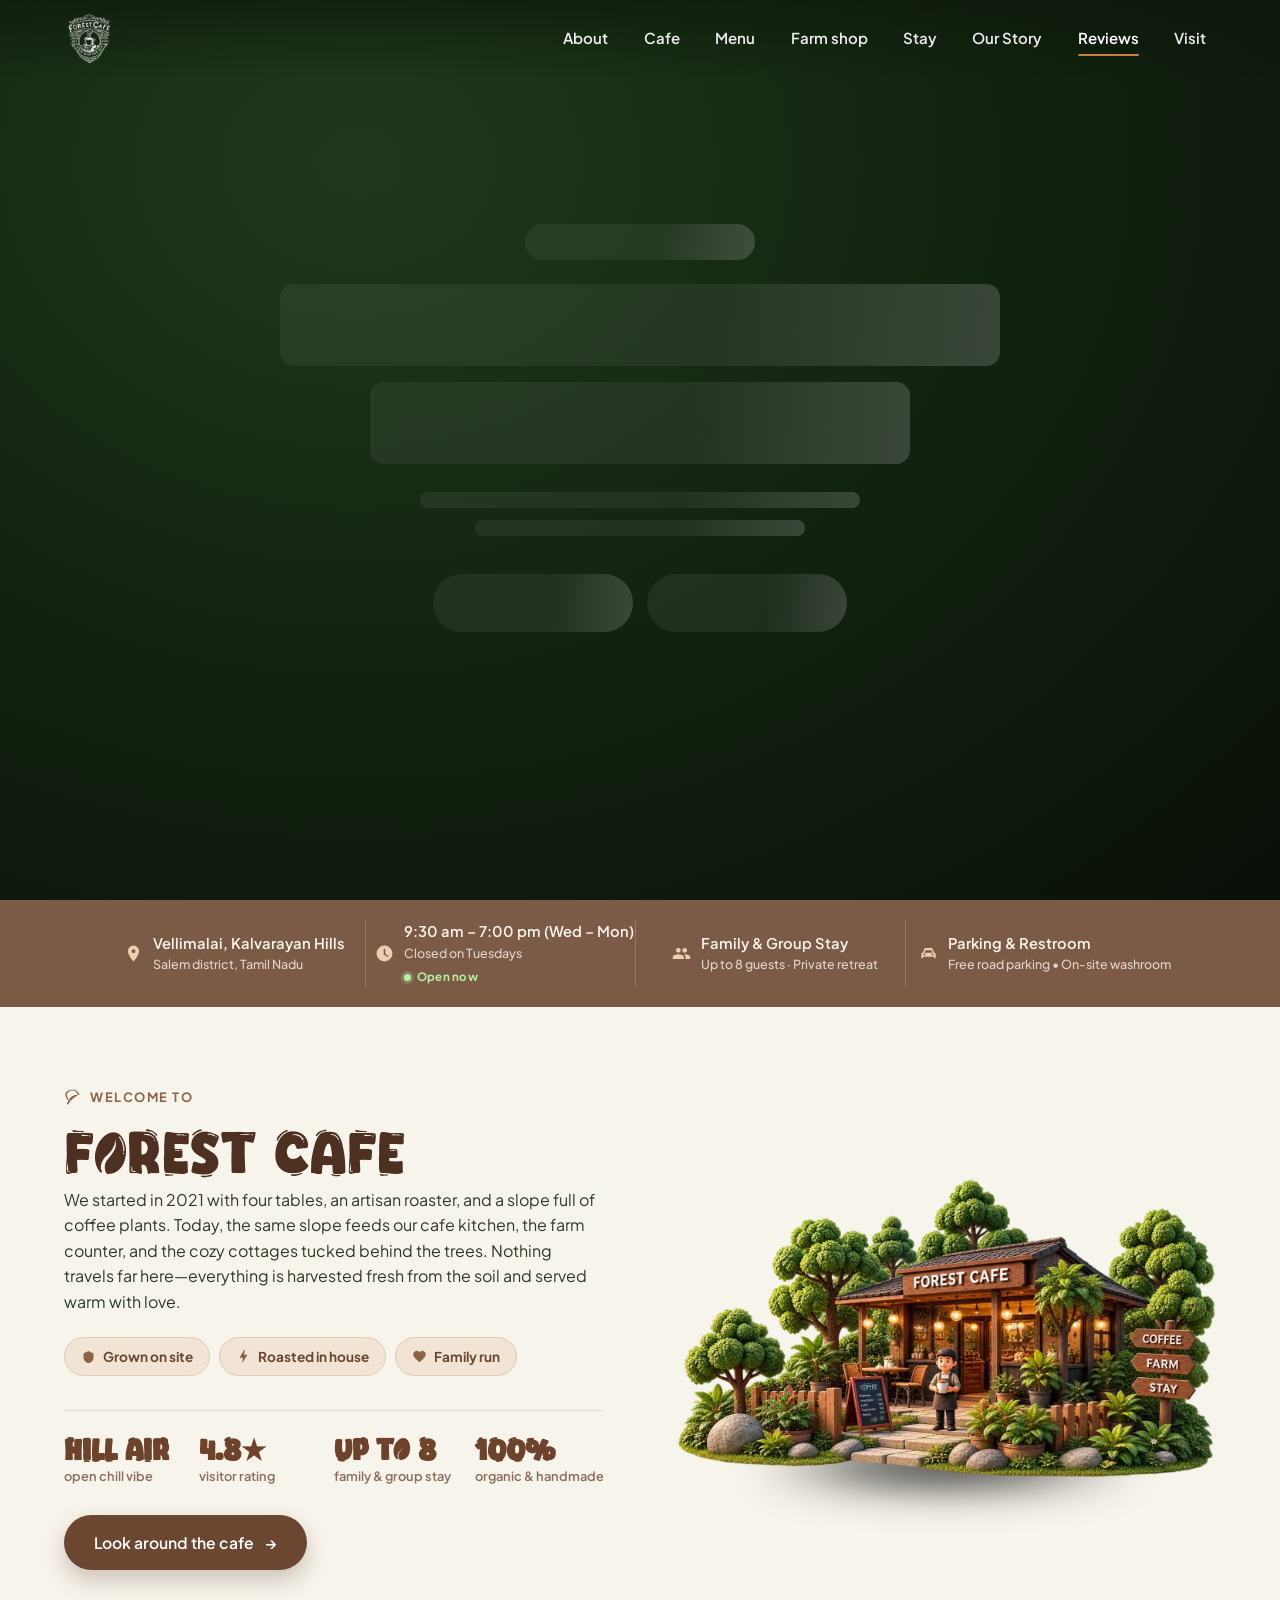
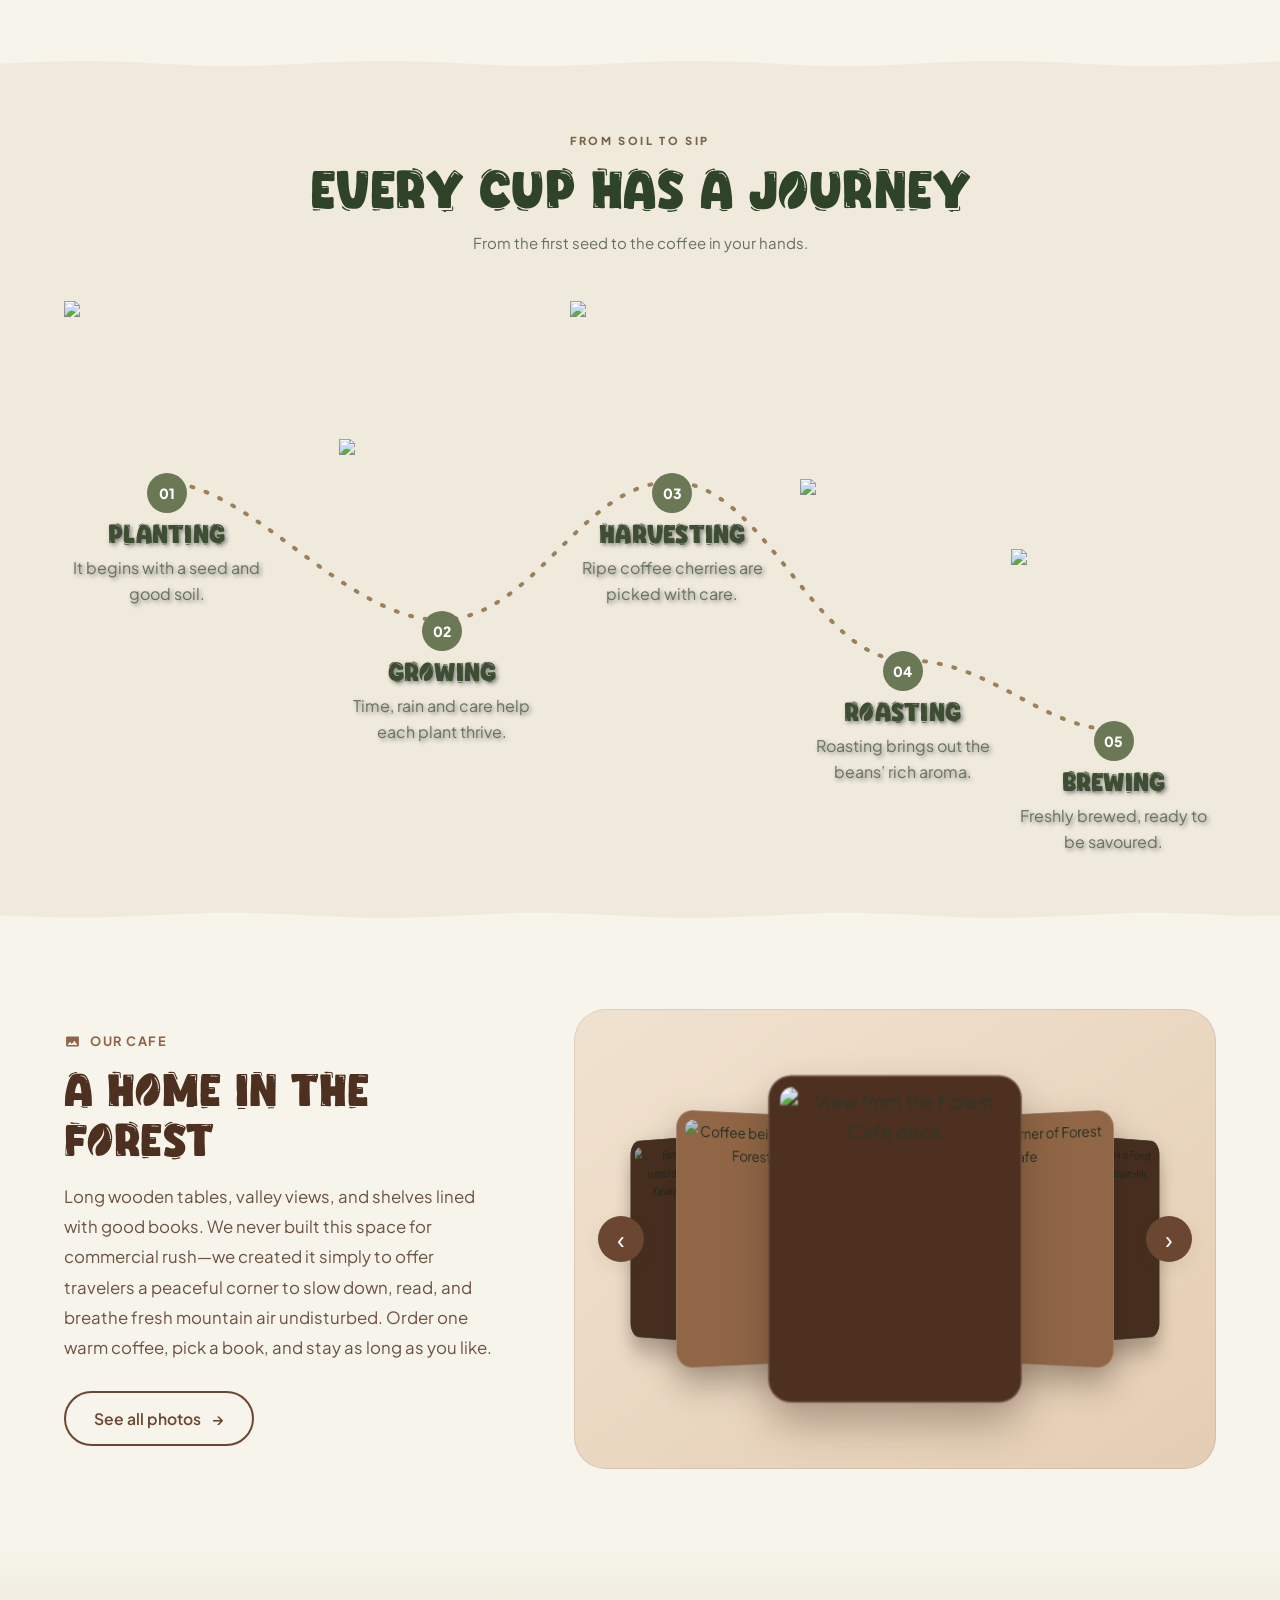
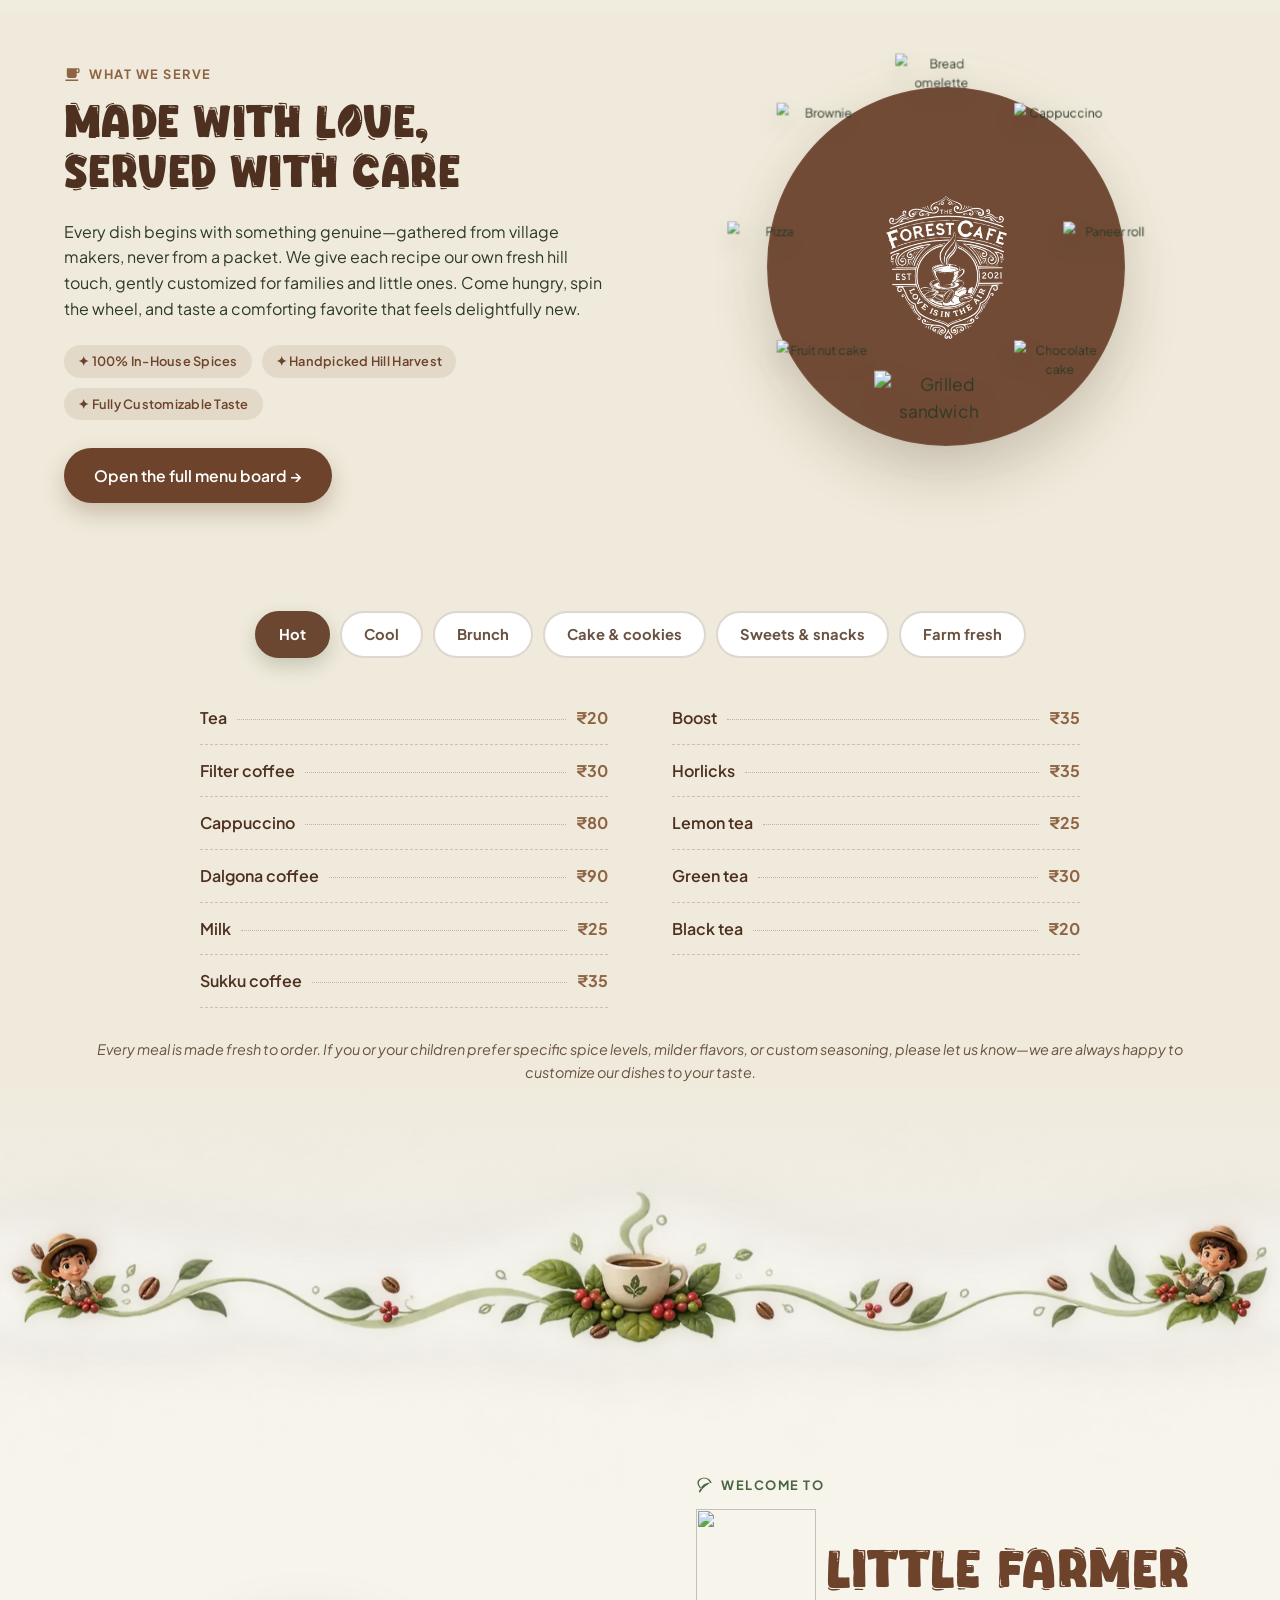
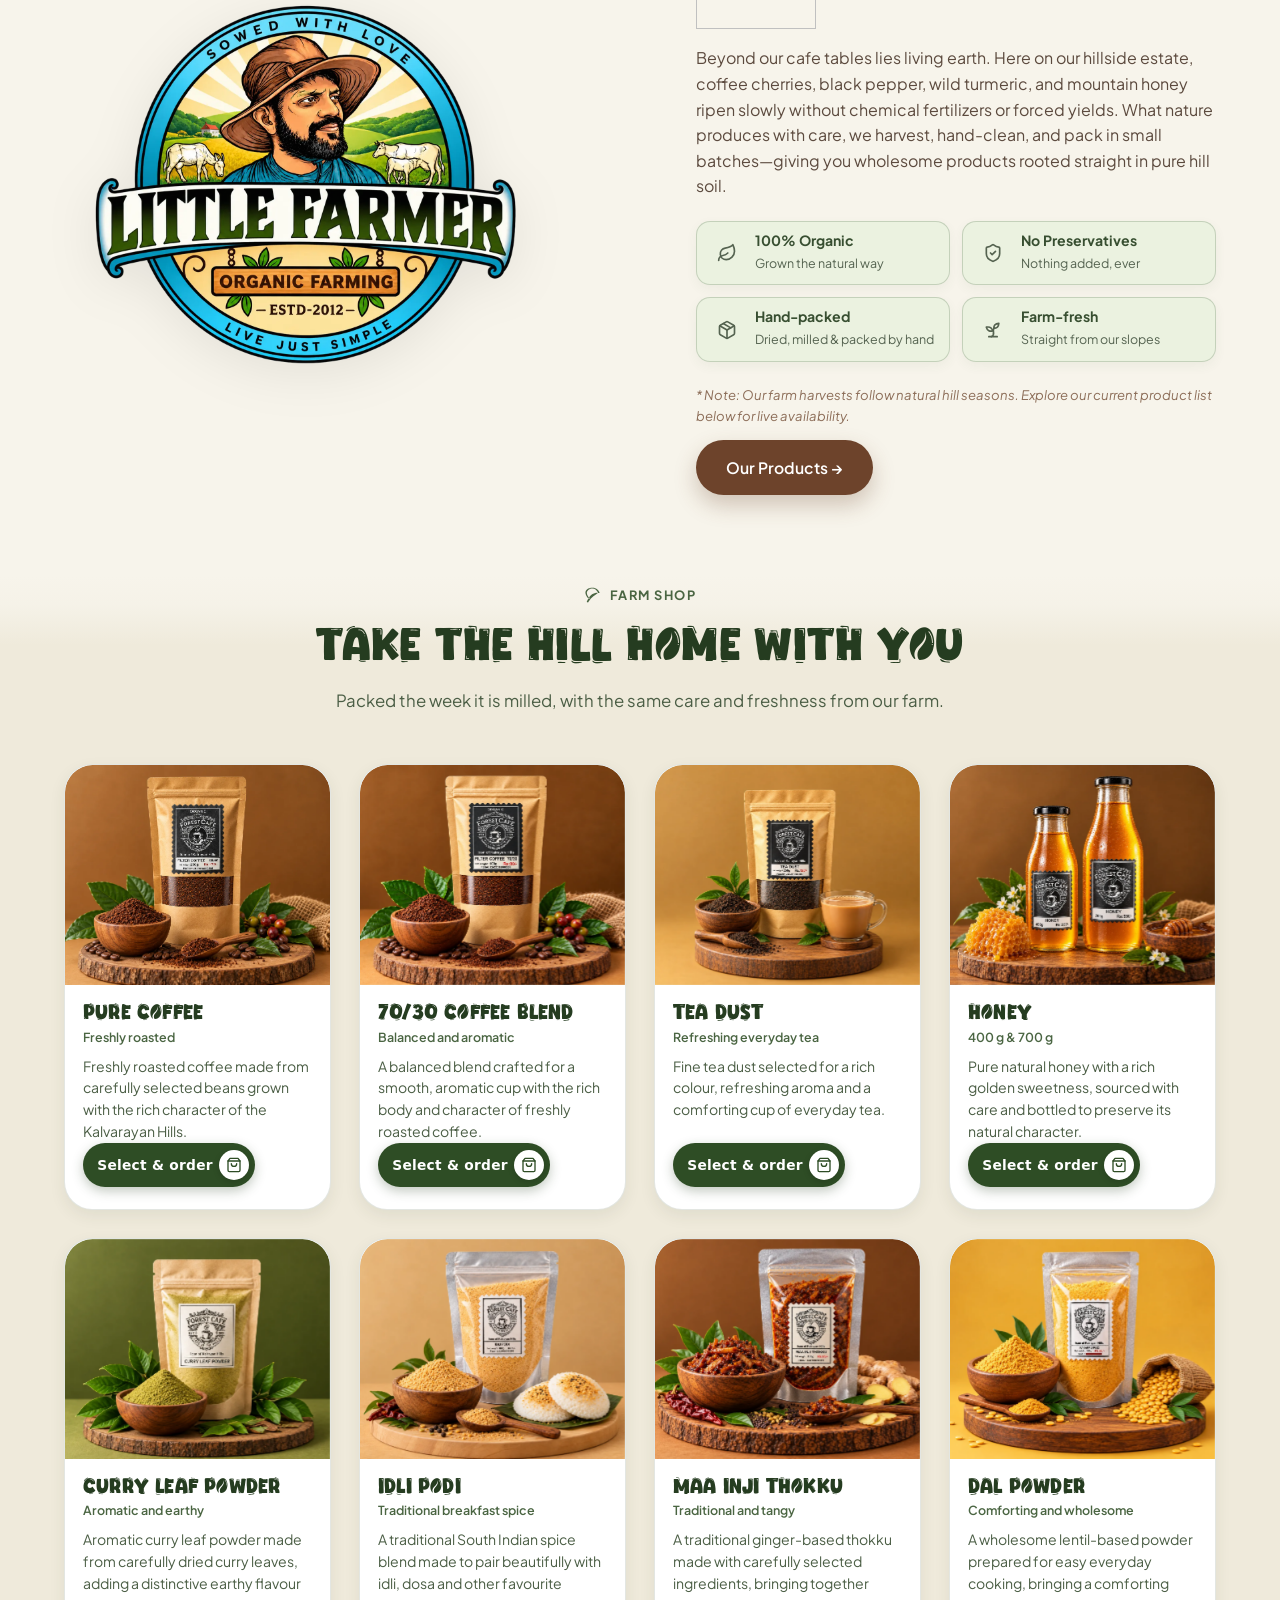
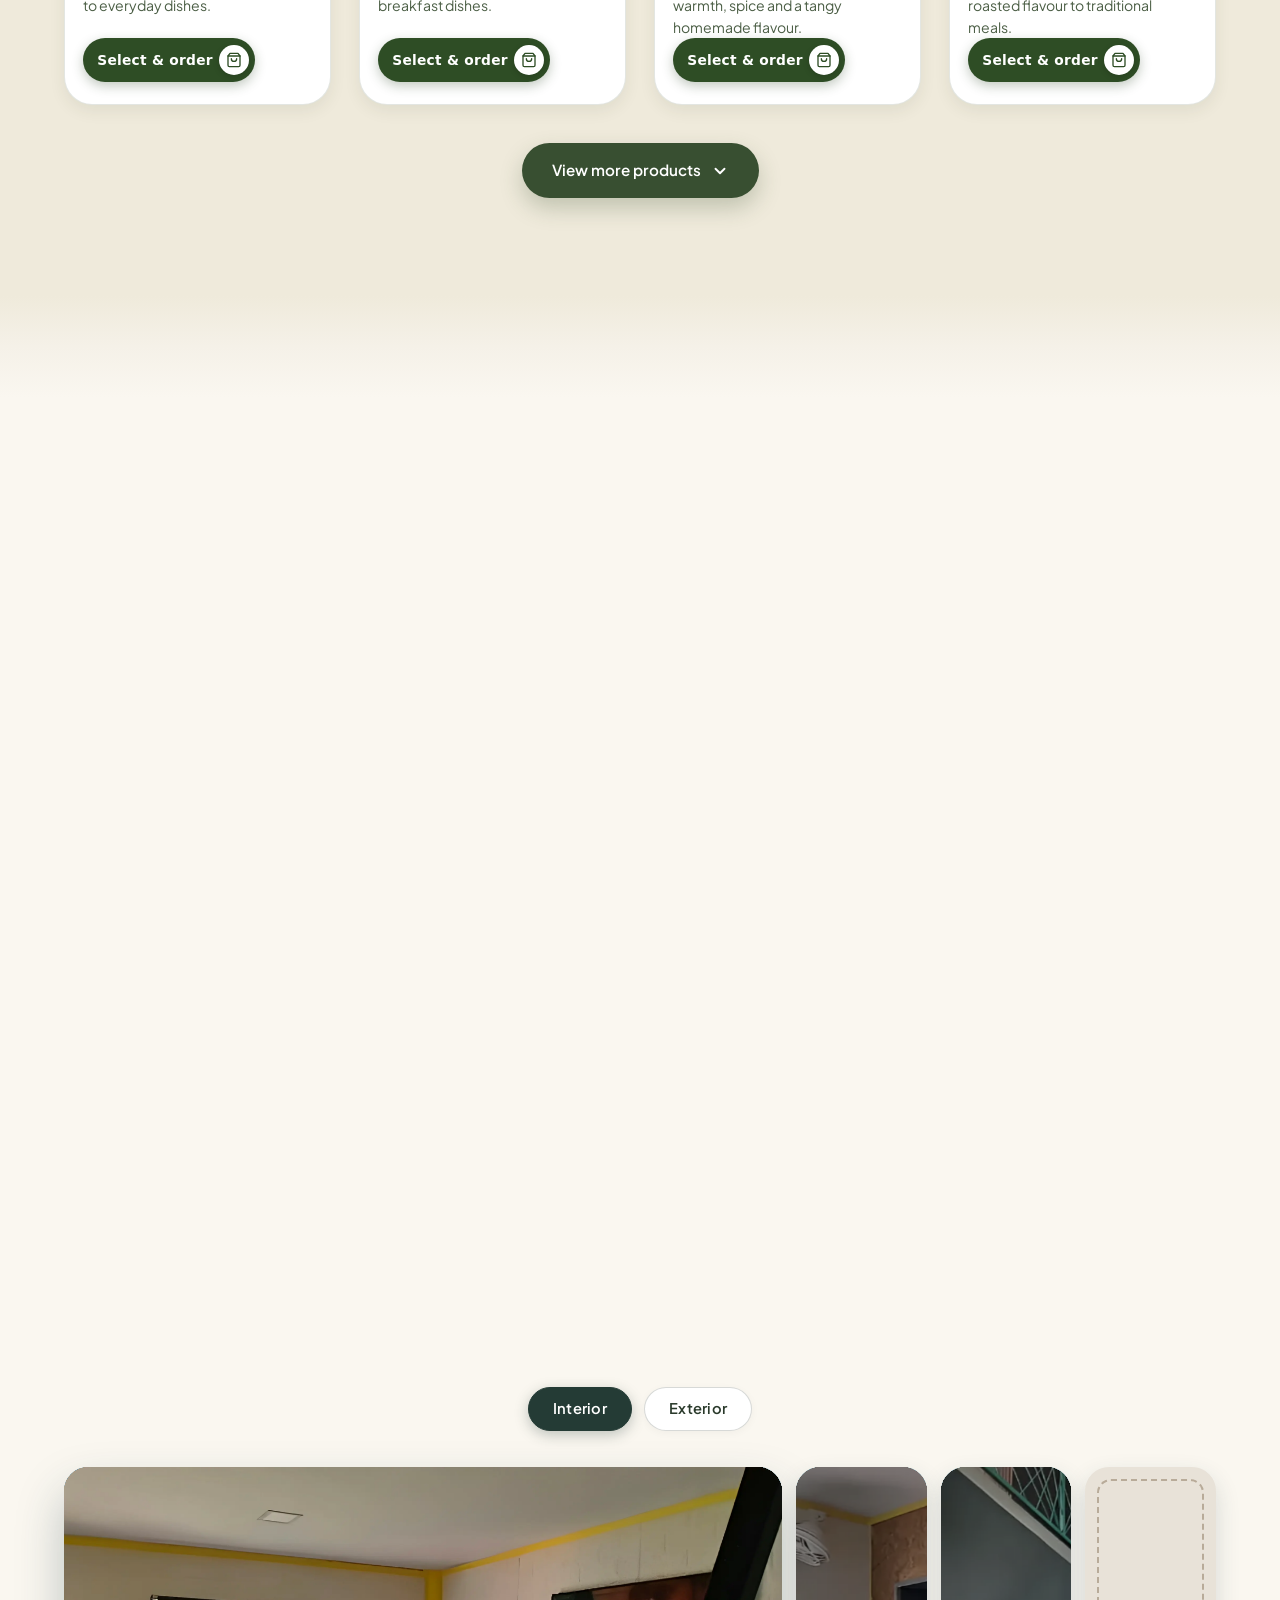
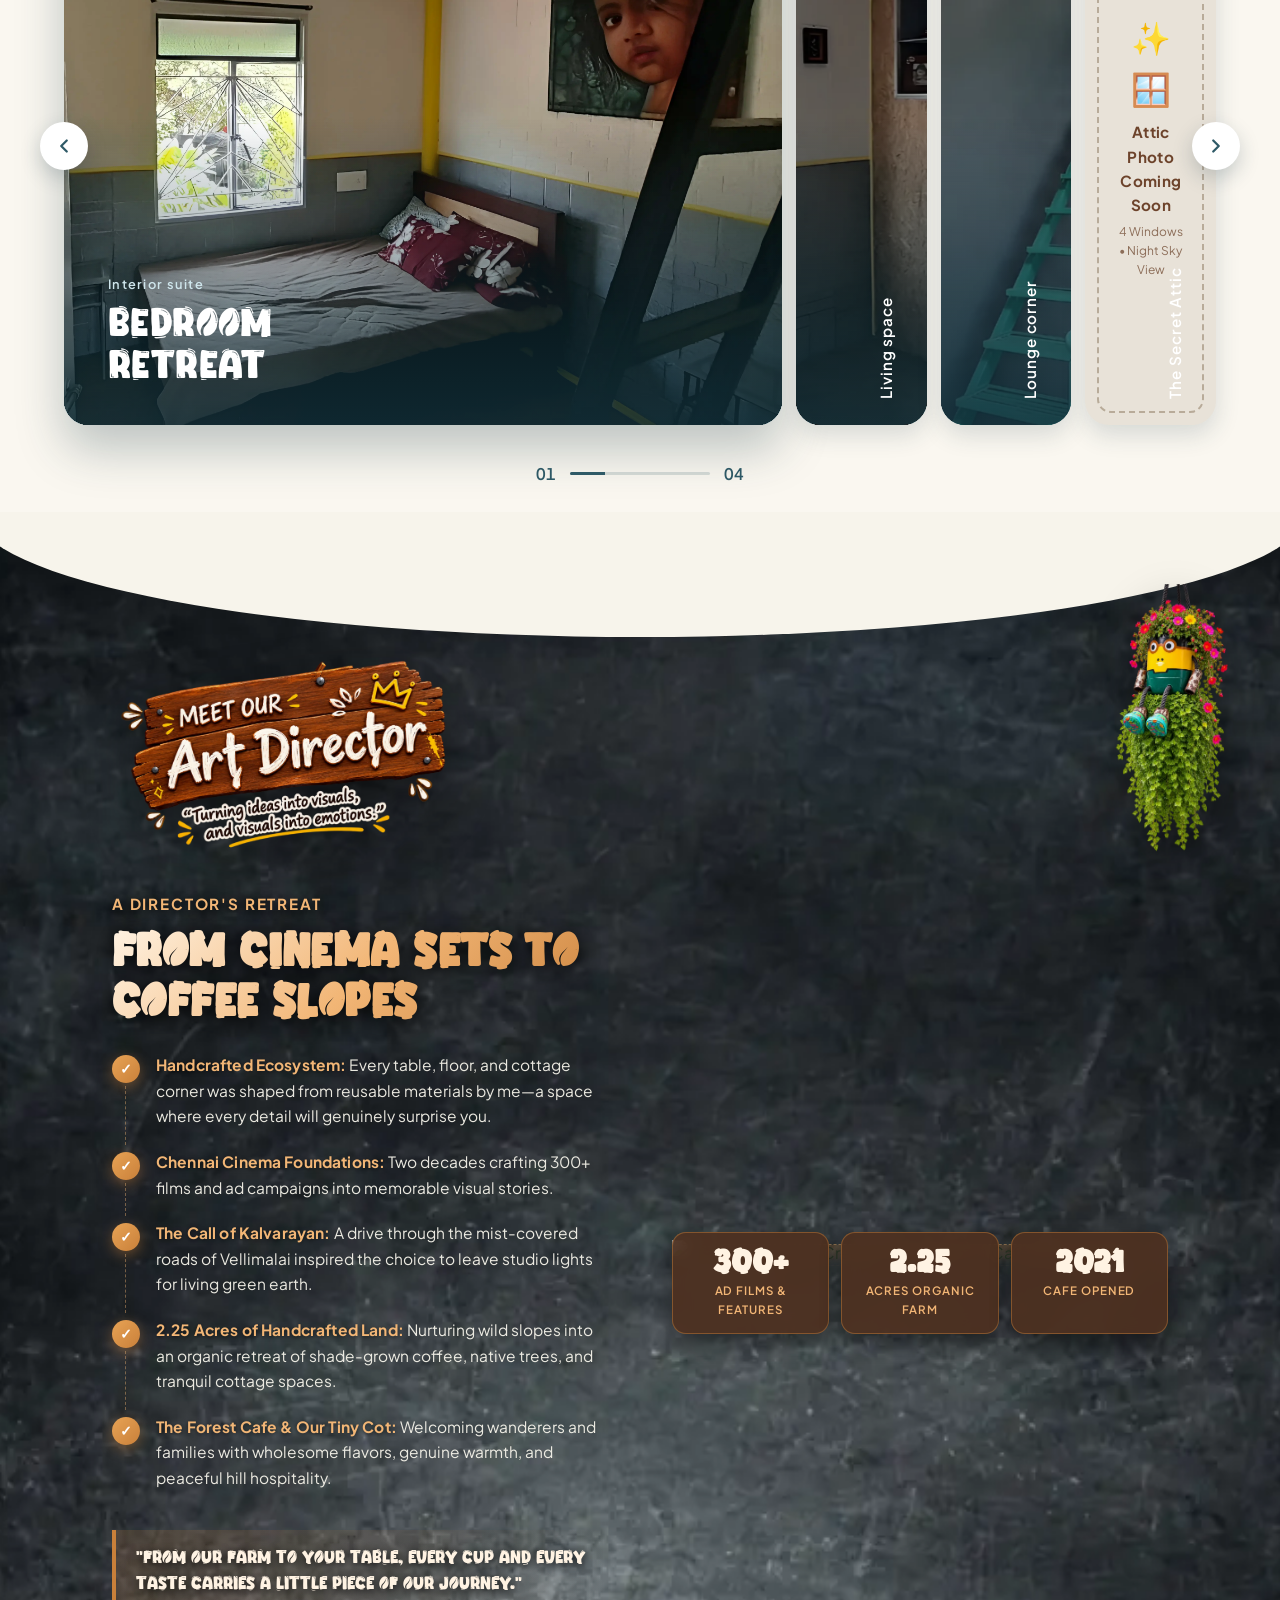
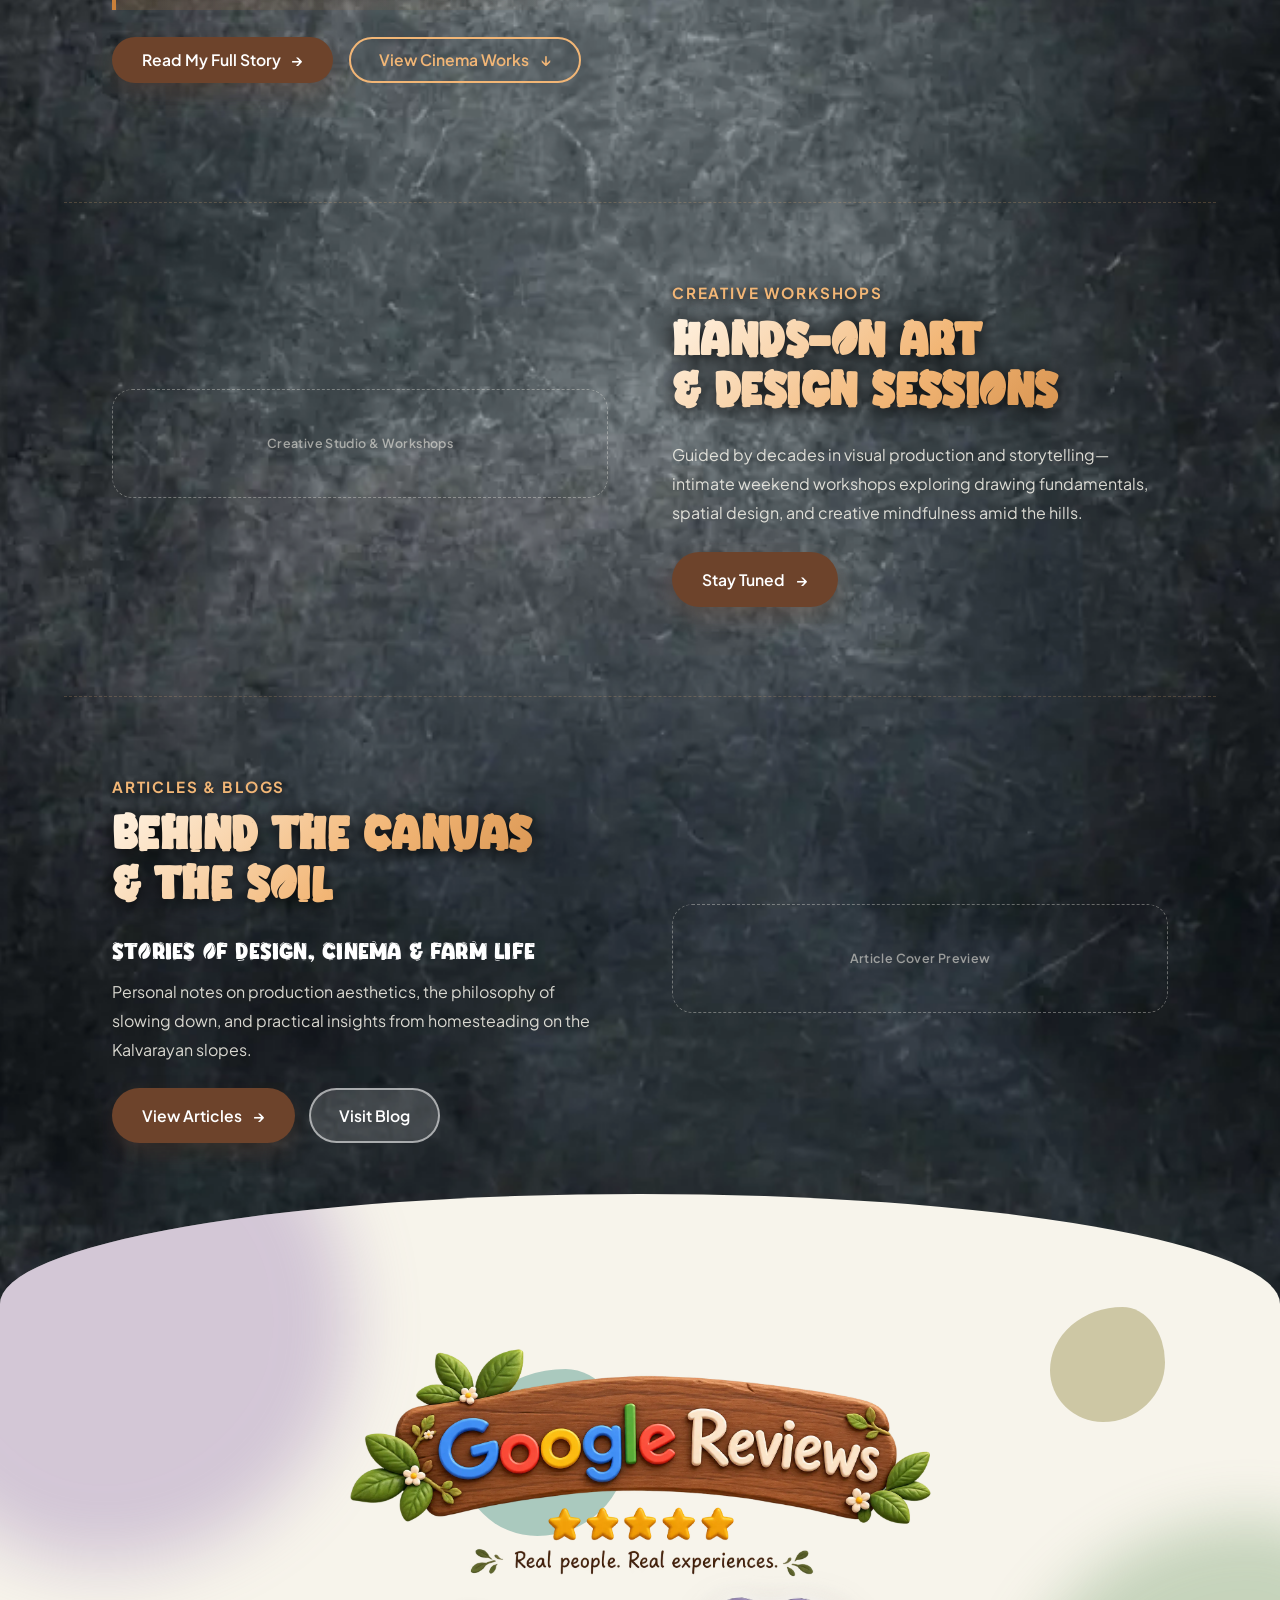
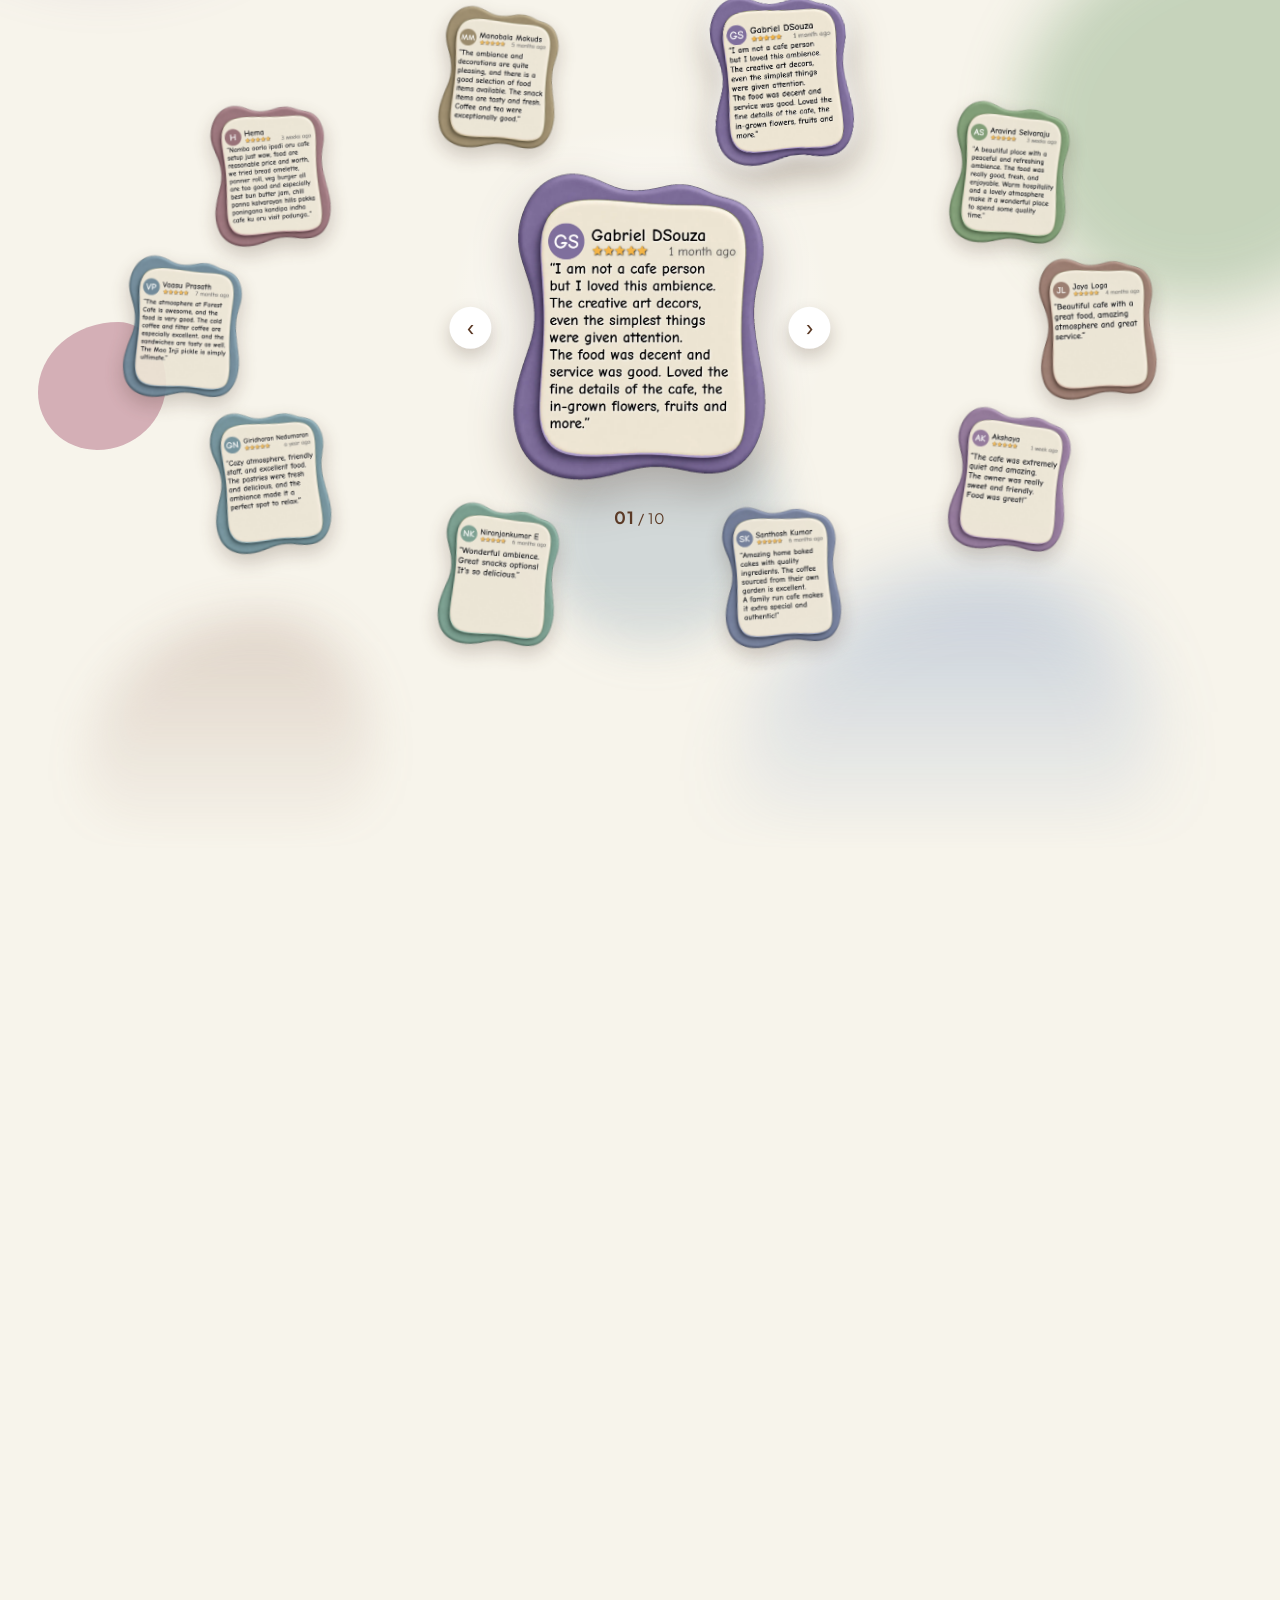
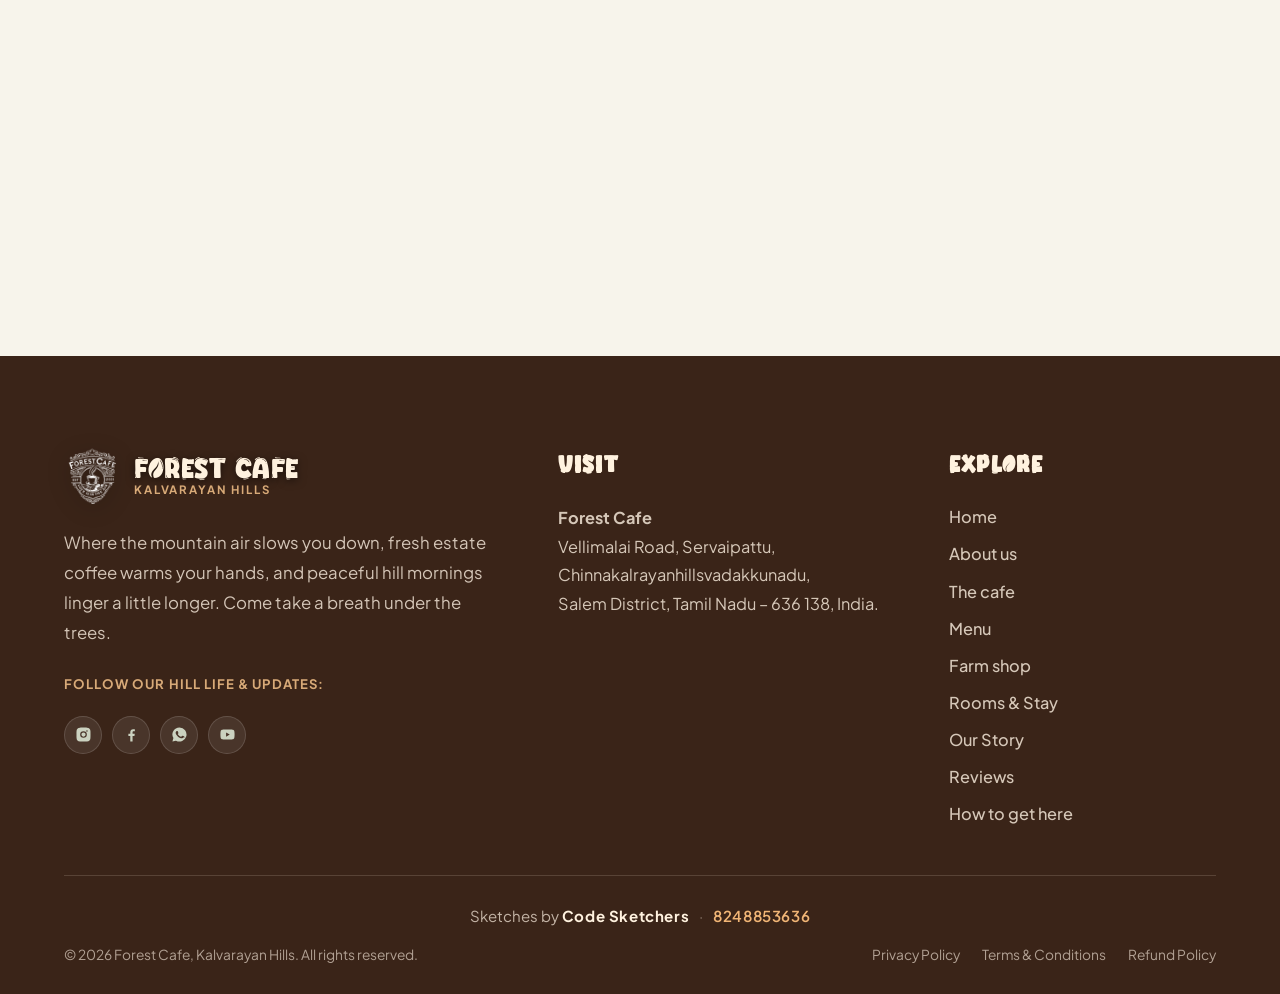
==== commit 60768dd9: "Add Forest Cafe CMS and refresh website content Co-authored-by: Copilot <223556219+Copilot@users.nor" ====
--- a/index.html
+++ b/index.html
@@ -40,7 +40,9 @@
     "https://forestcafe.in/images/cafe/cafe-01.jpg"
   ],
   "sameAs": [
-    "https://www.instagram.com/forestcafe.khills"
+    "https://www.instagram.com/forestcafe.khills",
+    "https://www.youtube.com/@littlefarmer7566",
+    "https://www.facebook.com/gc.anandhan"
   ],
   "hasMap": "https://www.google.com/maps/search/?api=1&query=Kalvarayan+Hills+Tamil+Nadu",
   "servesCuisine": [
@@ -198,9 +200,9 @@
                 </div>
                 <div class="info-item">
                     <svg viewbox="0 0 24 24">
-                        <path d="M4.5 12a2.5 2.5 0 1 1 2.5-2.5A2.5 2.5 0 0 1 4.5 12zm5-4a2.5 2.5 0 1 1 2.5-2.5A2.5 2.5 0 0 1 9.5 8zm5 0A2.5 2.5 0 1 1 17 5.5 2.5 2.5 0 0 1 14.5 8zm5 4a2.5 2.5 0 1 1 2.5-2.5A2.5 2.5 0 0 1 19.5 12zM12 22c-3 0-5-1.7-5-4 0-1.6 1-2.6 2-3.6S11 12 12 12s2 1.4 3 2.4 2 2 2 3.6c0 2.3-2 4-5 4z"></path>
+                        <path d="M8 11a3 3 0 1 0 0-6 3 3 0 0 0 0 6zm8 0a3 3 0 1 0 0-6 3 3 0 0 0 0 6zM8 13c-2.4 0-7 1.2-7 3.5V19h14v-2.5C15 14.2 10.4 13 8 13zm8 0c-.3 0-.6 0-.9.1 1.2.8 1.9 1.9 1.9 3.4V19h6v-2.5c0-2.3-4.6-3.5-7-3.5z"></path>
                     </svg>
-                    <div><b class="i-full">Dogs welcome</b><b class="i-short">Dogs welcome</b><span>Inside and on the deck</span></div>
+                    <div><b class="i-full">Family &amp; Group Stay</b><b class="i-short">Family &amp; Group Stay</b><span>Up to 8 guests · Private retreat</span></div>
                 </div>
                 <div class="info-item">
                     <svg viewbox="0 0 24 24">
@@ -318,11 +320,11 @@
                     <div class="cards-wrapper">
                         <button aria-label="Previous photo" class="nav-arrow" id="prevCard" type="button">‹</button>
                         <div class="cards-stack" id="cardsStack">
-                            <button class="photo-card pos-0" data-index="0" type="button"><img alt="Seating area at Forest Cafe, Kalvarayan Hills" loading="lazy" src="images/cafe/cafe-01.webp" /></button>
-                            <button class="photo-card pos-1" data-index="1" type="button"><img alt="Coffee being poured at Forest Cafe" loading="lazy" src="images/cafe/cafe-05.webp" /></button>
-                            <button class="photo-card pos-2" data-index="2" type="button"><img alt="View from the Forest Cafe deck" loading="lazy" src="images/cafe/cafe-06.webp" /></button>
-                            <button class="photo-card pos-3" data-index="3" type="button"><img alt="Interior corner of Forest Cafe" loading="lazy" src="images/cafe/cafe-11.webp" /></button>
-                            <button class="photo-card pos-4" data-index="4" type="button"><img alt="Forest Cafe surroundings in the Kalvarayan Hills" loading="lazy" src="images/cafe/cafe-14.webp" /></button>
+                            <button class="photo-card pos-0" data-index="0" type="button"><img alt="Seating area at Forest Cafe, Kalvarayan Hills" loading="lazy" src="images/cafe/1.webp" /></button>
+                            <button class="photo-card pos-1" data-index="1" type="button"><img alt="Coffee being poured at Forest Cafe" loading="lazy" src="images/cafe/2.webp" /></button>
+                            <button class="photo-card pos-2" data-index="2" type="button"><img alt="View from the Forest Cafe deck" loading="lazy" src="images/cafe/9.webp" /></button>
+                            <button class="photo-card pos-3" data-index="3" type="button"><img alt="Interior corner of Forest Cafe" loading="lazy" src="images/cafe/8.webp" /></button>
+                            <button class="photo-card pos-4" data-index="4" type="button"><img alt="Forest Cafe surroundings in the Kalvarayan Hills" loading="lazy" src="images/cafe/5.webp" /></button>
                         </div>
                         <button aria-label="Next photo" class="nav-arrow" id="nextCard" type="button">›</button>
                     </div>
@@ -341,15 +343,15 @@
                         <button class="btn btn--ghost btn--sm" id="closeGalleryBtn" type="button">← Back</button>
                     </div>
                     <div class="gallery-grid" id="galleryGrid">
-                        <button class="grid-card" data-index="0" type="button"><img alt="Seating area at Forest Cafe, Kalvarayan Hills" loading="lazy" src="images/cafe/cafe-01.webp" /></button>
-                        <button class="grid-card" data-index="1" type="button"><img alt="Coffee being poured at Forest Cafe" loading="lazy" src="images/cafe/cafe-05.webp" /></button>
-                        <button class="grid-card" data-index="2" type="button"><img alt="View from the deck at Forest Cafe, Kalvarayan Hills" loading="lazy" src="images/cafe/cafe-06.webp" /></button>
-                        <button class="grid-card" data-index="3" type="button"><img alt="Interior corner of Forest Cafe" loading="lazy" src="images/cafe/cafe-11.webp" /></button>
-                        <button class="grid-card" data-index="4" type="button"><img alt="Forest Cafe surroundings in the Kalvarayan Hills" loading="lazy" src="images/cafe/cafe-14.webp" /></button>
-                        <button class="grid-card" data-index="5" type="button"><img alt="Tables by the window at Forest Cafe" loading="lazy" src="images/cafe/cafe-18.webp" /></button>
-                        <button class="grid-card" data-index="6" type="button"><img alt="Garden path to Forest Cafe" loading="lazy" src="images/cafe/cafe-19.webp" /></button>
-                        <button class="grid-card" data-index="7" type="button"><img alt="Evening at Forest Cafe" loading="lazy" src="images/cafe/cafe-20.webp" /></button>
-                        <button class="grid-card" data-index="8" type="button"><img alt="Hillside behind Forest Cafe, Kalvarayan Hills" loading="lazy" src="images/cafe/cafe-22.webp" /></button>
+                        <button class="grid-card" data-index="0" type="button"><img alt="Seating area at Forest Cafe, Kalvarayan Hills" loading="lazy" src="images/cafe/1.webp" /></button>
+                        <button class="grid-card" data-index="1" type="button"><img alt="Coffee being poured at Forest Cafe" loading="lazy" src="images/cafe/2.webp" /></button>
+                        <button class="grid-card" data-index="2" type="button"><img alt="View from the deck at Forest Cafe, Kalvarayan Hills" loading="lazy" src="images/cafe/9.webp" /></button>
+                        <button class="grid-card" data-index="3" type="button"><img alt="Interior corner of Forest Cafe" loading="lazy" src="images/cafe/8.webp" /></button>
+                        <button class="grid-card" data-index="4" type="button"><img alt="Forest Cafe surroundings in the Kalvarayan Hills" loading="lazy" src="images/cafe/5.webp" /></button>
+                        <button class="grid-card" data-index="5" type="button"><img alt="Tables by the window at Forest Cafe" loading="lazy" src="images/cafe/15.webp" /></button>
+                        <button class="grid-card" data-index="6" type="button"><img alt="Garden path to Forest Cafe" loading="lazy" src="images/cafe/16.webp" /></button>
+                        <button class="grid-card" data-index="7" type="button"><img alt="Evening at Forest Cafe" loading="lazy" src="images/cafe/6.webp" /></button>
+                        <button class="grid-card" data-index="8" type="button"><img alt="Hillside behind Forest Cafe, Kalvarayan Hills" loading="lazy" src="images/cafe/12.webp" /></button>
                     </div>
                 </div>
             </div>
@@ -525,7 +527,7 @@
         <!-- ============ LITTLE FARMER ============ -->
         <section class="section theme-farm" id="farm">
             <div class="shell split reveal">
-                <!-- IMAGE — LEFT: Circular Logo Emblem -->
+                <!-- IMAGE — LEFT: Little Farmer illustration -->
                 <div class="farm-media" style="display: flex; justify-content: center; align-items: center;">
                     <img src="images/farm/little-farmer.webp" alt="Little Farmer Organic Farming" class="farm-emblem-logo" style="width: 100%; max-width: 380px; height: auto; object-fit: contain; filter: drop-shadow(0 10px 25px rgba(0,0,0,0.08));" />
                 </div>
@@ -537,7 +539,7 @@
                         </svg>
                         WELCOME TO
                     </span>
-                    <h2 style="font-family: 'CoffeeTown', cursive, serif; margin: 4px 0 16px 0; color: #6d432b;">LITTLE FARMER</h2>
+                    <h2 class="farm-heading" style="font-family: 'CoffeeTown', cursive, serif; margin: 4px 0 16px 0; color: #6d432b;"><img class="farm-title-icon" src="images/farm/little-farmer-logo.webp" alt="" />LITTLE FARMER</h2>
 
                     <p class="farm-desc" style="line-height: 1.6; color: #5c4a3e; margin-bottom: 18px;">
                         Beyond our cafe tables lies living earth. Here on our hillside estate, coffee cherries, black pepper, wild turmeric, and mountain honey ripen slowly without chemical fertilizers or forced yields. What nature produces with care, we harvest, hand-clean, and pack in small batches—giving you wholesome products rooted straight in pure hill soil.
@@ -616,6 +618,7 @@
                         <div class="product-img-wrap"><img alt="Forest Cafe Pure Coffee" loading="lazy" src="images/products/1-pure-coffee.webp" /></div>
                         <h3 class="product-title">Pure Coffee</h3>
                         <p class="product-weight">Freshly roasted</p>
+                        <p class="product-price" data-price-for="prod-1" hidden></p>
                         <p class="product-desc">Freshly roasted coffee made from carefully selected beans grown with the rich character of the Kalvarayan Hills.</p>
                         <button class="cta-pill-btn" type="button" aria-label="Select and order item">
                             <span class="cta-shine" aria-hidden="true"></span>
@@ -634,6 +637,7 @@
                         <div class="product-img-wrap"><img alt="Forest Cafe 70/30 Coffee Blend" loading="lazy" src="images/products/2-70-30.webp" /></div>
                         <h3 class="product-title">70/30 Coffee Blend</h3>
                         <p class="product-weight">Balanced and aromatic</p>
+                        <p class="product-price" data-price-for="prod-2" hidden></p>
                         <p class="product-desc">A balanced blend crafted for a smooth, aromatic cup with the rich body and character of freshly roasted coffee.</p>
                         <button class="cta-pill-btn" type="button" aria-label="Select and order item">
                             <span class="cta-shine" aria-hidden="true"></span>
@@ -652,6 +656,7 @@
                         <div class="product-img-wrap"><img alt="Forest Cafe Tea Dust" loading="lazy" src="images/products/4-tea-powder.webp" /></div>
                         <h3 class="product-title">Tea Dust</h3>
                         <p class="product-weight">Refreshing everyday tea</p>
+                        <p class="product-price" data-price-for="prod-4" hidden></p>
                         <p class="product-desc">Fine tea dust selected for a rich colour, refreshing aroma and a comforting cup of everyday tea.</p>
                         <button class="cta-pill-btn" type="button" aria-label="Select and order item">
                             <span class="cta-shine" aria-hidden="true"></span>
@@ -670,6 +675,7 @@
                         <div class="product-img-wrap"><img alt="Forest Cafe Honey" loading="lazy" src="images/products/5-honey.webp" /></div>
                         <h3 class="product-title">Honey</h3>
                         <p class="product-weight">400 g &amp; 700 g</p>
+                        <p class="product-price" data-price-for="prod-5" hidden></p>
                         <p class="product-desc">Pure natural honey with a rich golden sweetness, sourced with care and bottled to preserve its natural character.</p>
                         <button class="cta-pill-btn" type="button" aria-label="Select and order item">
                             <span class="cta-shine" aria-hidden="true"></span>
@@ -688,6 +694,7 @@
                         <div class="product-img-wrap"><img alt="Forest Cafe Curry Leaf Powder" loading="lazy" src="images/products/6-curryleaf-powder.webp" /></div>
                         <h3 class="product-title">Curry Leaf Powder</h3>
                         <p class="product-weight">Aromatic and earthy</p>
+                        <p class="product-price" data-price-for="prod-6" hidden></p>
                         <p class="product-desc">Aromatic curry leaf powder made from carefully dried curry leaves, adding a distinctive earthy flavour to everyday dishes.</p>
                         <button class="cta-pill-btn" type="button" aria-label="Select and order item">
                             <span class="cta-shine" aria-hidden="true"></span>
@@ -706,6 +713,7 @@
                         <div class="product-img-wrap"><img alt="Forest Cafe Idli Podi" loading="lazy" src="images/products/7-idly-podi.webp" /></div>
                         <h3 class="product-title">Idli Podi</h3>
                         <p class="product-weight">Traditional breakfast spice</p>
+                        <p class="product-price" data-price-for="prod-7" hidden></p>
                         <p class="product-desc">A traditional South Indian spice blend made to pair beautifully with idli, dosa and other favourite breakfast dishes.</p>
                         <button class="cta-pill-btn" type="button" aria-label="Select and order item">
                             <span class="cta-shine" aria-hidden="true"></span>
@@ -724,6 +732,7 @@
                         <div class="product-img-wrap"><img alt="Forest Cafe Maa Inji Thokku" loading="lazy" src="images/products/8-maa-inji-thokku.webp" /></div>
                         <h3 class="product-title">Maa Inji Thokku</h3>
                         <p class="product-weight">Traditional and tangy</p>
+                        <p class="product-price" data-price-for="prod-8" hidden></p>
                         <p class="product-desc">A traditional ginger-based thokku made with carefully selected ingredients, bringing together warmth, spice and a tangy homemade flavour.</p>
                         <button class="cta-pill-btn" type="button" aria-label="Select and order item">
                             <span class="cta-shine" aria-hidden="true"></span>
@@ -742,6 +751,7 @@
                         <div class="product-img-wrap"><img alt="Forest Cafe Dal Powder" loading="lazy" src="images/products/9-parupu-podi.webp" /></div>
                         <h3 class="product-title">Dal Powder</h3>
                         <p class="product-weight">Comforting and wholesome</p>
+                        <p class="product-price" data-price-for="prod-9" hidden></p>
                         <p class="product-desc">A wholesome lentil-based powder prepared for easy everyday cooking, bringing a comforting roasted flavour to traditional meals.</p>
                         <button class="cta-pill-btn" type="button" aria-label="Select and order item">
                             <span class="cta-shine" aria-hidden="true"></span>
@@ -760,6 +770,7 @@
                         <div class="product-img-wrap"><img alt="Forest Cafe Perandai Thokku" loading="lazy" src="images/products/10-pirandai-thokku.webp" /></div>
                         <h3 class="product-title">Perandai Thokku</h3>
                         <p class="product-weight">Bold and aromatic</p>
+                        <p class="product-price" data-price-for="prod-10" hidden></p>
                         <p class="product-desc">A bold homemade-style thokku combining pepper, garlic and traditional spices for a rich, spicy and aromatic flavour.</p>
                         <button class="cta-pill-btn" type="button" aria-label="Select and order item">
                             <span class="cta-shine" aria-hidden="true"></span>
@@ -778,6 +789,7 @@
                         <div class="product-img-wrap"><img alt="Forest Cafe Turmeric Powder" loading="lazy" src="images/products/11-turmeric-powder.webp" /></div>
                         <h3 class="product-title">Turmeric Powder</h3>
                         <p class="product-weight">Earthy and vibrant</p>
+                        <p class="product-price" data-price-for="prod-11" hidden></p>
                         <p class="product-desc">Finely ground turmeric powder with a vibrant natural colour and earthy aroma, ideal for everyday cooking.</p>
                         <button class="cta-pill-btn" type="button" aria-label="Select and order item">
                             <span class="cta-shine" aria-hidden="true"></span>
@@ -796,6 +808,7 @@
                         <div class="product-img-wrap"><img alt="Forest Cafe Farm Fresh Avocado" loading="lazy" src="images/products/12-avacado.webp" /></div>
                         <h3 class="product-title">Farm Fresh Avocado</h3>
                         <p class="product-weight">Fresh from the hill farm</p>
+                        <p class="product-price" data-price-for="prod-12" hidden></p>
                         <p class="product-desc">Fresh avocado sourced from the farm, offering a creamy texture and naturally rich flavour straight from the hills.</p>
                         <button class="cta-pill-btn" type="button" aria-label="Select and order item">
                             <span class="cta-shine" aria-hidden="true"></span>
@@ -812,7 +825,7 @@
                     </article>
                 </div>
                 <!-- View More / Collapse Toggle Button -->
-                <div class="shop-toggle-wrap">
+                <div class="shop-toggle-wrap farm-shop-action view-more-container">
                     <button class="btn btn--honey shop-expand-btn" id="toggleProductsBtn" type="button" aria-expanded="false">
                         <span class="btn-text">View more products</span>
                         <span class="expand-icon" aria-hidden="true">
@@ -824,11 +837,9 @@
                 </div>
             </div>
         </section>
-        <!-- ============ RIBBON (STAY) ============ -->
-        <div aria-hidden="true" class="ribbon stay-divider">
-            <div class="ribbon-inner">
-                <img src="images/rooms/Hill%20Retreat%20Ribbon.webp" alt="Hill Retreat Ribbon Divider" class="stay-ribbon-img" loading="lazy" />
-            </div>
+        <!-- Hill Retreat Ribbon Transition -->
+        <div class="hill-retreat-divider" aria-hidden="true">
+            <img src="images/rooms/Hill Retreat Ribbon.png" alt="" class="hill-retreat-ribbon-img" loading="lazy">
         </div>
 
         <!-- ============ STAY ============ -->
@@ -1054,15 +1065,12 @@
                  <img src="images/story/owner.jpg" alt="..."> when ready.
             ====================================================== -->
                 <div class="ad-block ad-story reveal" id="ourStory">
-                    <span class="eyebrow ad-eyebrow">A DIRECTOR'S RETREAT</span>
-
-                    <!-- Balanced two-line header -->
-                    <h2 class="ad-subtitle ad-title-break" id="ad-title">
-                        From Cinema Sets to Coffee Slopes
-                    </h2>
-
                     <div class="ad-story-grid">
                         <div class="ad-story-copy">
+                            <span class="eyebrow ad-eyebrow">A DIRECTOR'S RETREAT</span>
+                            <h2 class="ad-subtitle ad-title-break" id="ad-title">
+                                From Cinema Sets to Coffee Slopes
+                            </h2>
                         <ul class="ad-journey-list">
                             <li>
                                 <span class="ad-check">✓</span>
@@ -1106,7 +1114,7 @@
                         <div class="ad-story-media">
                             <div class="ad-story-portrait-wrap">
                                 <img
-                                    src="images/story/backenddevloperJKcolour.webp"
+                                    src="images/story/Anand.webp"
                                     alt="JK — Developer &amp; Creator behind Forest Cafe"
                                     class="ad-story-portrait-img"
                                     loading="lazy"
@@ -1215,7 +1223,7 @@
                     ====================================================== -->
                 <div class="ad-block ad-future reveal">
                     <div class="ad-placeholder ad-future-media">
-                        <img src="images/story/art-class.jpg" alt="Art classes at Forest Cafe"
+                        <img src="images/story/Creative Studio & Workshops.webp" alt="Art classes at Forest Cafe"
                             onerror="this.style.display='none'; this.nextElementSibling.style.display='block';">
                         <span class="ad-placeholder-label" style="display:none;">Creative Studio & Workshops</span>
                     </div>
@@ -1242,19 +1250,12 @@
                  ARTICLES — THOUGHTS & IDEAS
             ====================================================== -->
                 <div class="ad-block ad-articles reveal">
-                    <span class="eyebrow ad-eyebrow">ARTICLES &amp; BLOGS</span>
-                    <h3 class="ad-subtitle ad-title-break">
-                        Behind the Canvas<br>&amp; The Soil
-                    </h3>
-
                     <div class="ad-article-card">
-                        <div class="ad-placeholder ad-article-media">
-                            <img src="images/story/article-cover.jpg" alt="Articles and Reflections"
-                                onerror="this.style.display='none'; this.nextElementSibling.style.display='block';">
-                            <span class="ad-placeholder-label" style="display:none;">Article Cover Preview</span>
-                        </div>
-
                         <div class="ad-article-copy">
+                            <span class="eyebrow ad-eyebrow">ARTICLES &amp; BLOGS</span>
+                            <h3 class="ad-subtitle ad-title-break">
+                                Behind the Canvas<br>&amp; The Soil
+                            </h3>
                             <h4>Stories of Design, Cinema &amp; Farm Life</h4>
                             <p>
                                 Personal notes on production aesthetics, the philosophy of slowing down, and practical
@@ -1268,6 +1269,12 @@
                                     Visit Blog
                                 </a>
                             </div>
+                        </div>
+
+                        <div class="ad-placeholder ad-article-media">
+                            <img src="images/story/Article Cover Preview.webp" alt="Articles and Reflections"
+                                onerror="this.style.display='none'; this.nextElementSibling.style.display='block';">
+                            <span class="ad-placeholder-label" style="display:none;">Article Cover Preview</span>
                         </div>
                     </div>
                 </div>
@@ -1452,7 +1459,9 @@
                                 </path>
                             </svg>
                         </a>
-                        <a aria-label="Facebook" href="#">
+                        <a aria-label="Facebook" data-cms="facebookLink"
+                            href="https://www.facebook.com/gc.anandhan"
+                            target="_blank" rel="noopener">
                             <svg viewBox="0 0 24 24">
                                 <path
                                     d="M13.5 22v-8h2.7l.4-3.1h-3.1V8.9c0-.9.25-1.5 1.55-1.5h1.65V4.6A22 22 0 0 0 14.3 4.5c-2.4 0-4 1.45-4 4.1v2.3H7.6V14h2.7v8z">
@@ -1468,7 +1477,9 @@
                                 </path>
                             </svg>
                         </a>
-                        <a aria-label="YouTube" href="#">
+                        <a aria-label="YouTube" data-cms="youtubeLink"
+                            href="https://www.youtube.com/@littlefarmer7566"
+                            target="_blank" rel="noopener">
                             <svg viewBox="0 0 24 24">
                                 <path
                                     d="M21.6 7.2a2.5 2.5 0 0 0-1.8-1.8C18.2 5 12 5 12 5s-6.2 0-7.8.4a2.5 2.5 0 0 0-1.8 1.8A26 26 0 0 0 2 12a26 26 0 0 0 .4 4.8 2.5 2.5 0 0 0 1.8 1.8C5.8 19 12 19 12 19s6.2 0 7.8-.4a2.5 2.5 0 0 0 1.8-1.8A26 26 0 0 0 22 12a26 26 0 0 0-.4-4.8zM10 15V9l5.2 3z">
@@ -1690,6 +1701,7 @@
                 <span class="pm-eyebrow">Farm shop</span>
                 <h3 class="pm-title" id="pmTitle"></h3>
                 <p class="pm-tag" id="pmTag"></p>
+                <p class="pm-price" id="pmPrice" hidden></p>
                 <p class="pm-desc" id="pmDesc"></p>
 
                 <div class="pm-qty-label" id="pmQtyLabel">How many do you need?</div>
@@ -1726,6 +1738,7 @@
     </nav>
 
     <button aria-label="Back to top" class="to-top" id="toTop" type="button">↑</button>
+    <script src="js/firebase-config.js"></script>
     <script src="js/cms.js"></script>
     <script src="js/main.js"></script>
 </body>
--- a/css/style.css
+++ b/css/style.css
@@ -1305,39 +1305,43 @@
     border: none !important;
     box-shadow: none !important;
 }
-/* Seamless Vertical Gradient for the Menu-to-Farm Divider */
+/* 1. Close the Gap Above the Ribbon */
+p.menu-note,
+.menu-custom-note,
+.menu-disclaimer,
+.menu-subnote {
+    margin-bottom: 8px !important;
+    padding-bottom: 0 !important;
+}
+
+#menu,
+.theme-menu,
+body #menu {
+    padding-bottom: 0 !important;
+    margin-bottom: 0 !important;
+    min-height: unset !important;
+}
+
 /* =========================================================
-   MENU DIVIDER / RIBBON
-   Smoothly blends the menu background into the ribbon
+   2. RE-POSITION THE RIBBON UPWARD
    ========================================================= */
 
 .menu-divider,
-.ribbon-separator {
-    position: relative;
-    width: 100%;
-    margin: 0 !important;
-    padding: 28px 0 !important;
-    display: flex;
-    justify-content: center;
-    align-items: center;
+.ribbon-separator,
+.ribbon {
+    position: relative !important;
+    width: 100% !important;
+    margin-top: -30px !important; /* Pulls ribbon upward toward the menu note */
+    margin-bottom: -25px !important; /* Pulls the following farm section closer */
+    padding: 0 !important;
+    display: flex !important;
+    justify-content: center !important;
+    align-items: center !important;
+    z-index: 2 !important;
     /* Smooth transition — no hard line */
     background: linear-gradient( to bottom, #EFEADB 0%, #F0ECE1 20%, #F2EFE7 40%, #F5F2EB 65%, #F7F4EB 85%, #F7F4EB 100% ) !important;
 }
 
-/* =========================================================
-   RIBBON
-   ========================================================= */
-
-.ribbon {
-    width: 100%;
-    min-height: 0;
-    display: flex;
-    align-items: center;
-    overflow: hidden;
-    /* Smooth full-height background */
-    background: linear-gradient( to bottom, #EFEADB 0%, #F0ECE2 18%, #F2EFE7 38%, #F5F2EC 62%, #F7F4EB 82%, #F7F4EB 100% );
-    position: relative;
-}
 
 /* =========================================================
    RIBBON INNER
@@ -1352,26 +1356,104 @@
     z-index: 1;
 }
 
-    /* =========================================================
+/* =========================================================
    RIBBON IMAGE
    ========================================================= */
 
-    .ribbon-inner img {
-        display: block;
-        width: 100%;
-        height: auto;
-        max-width: none;
-        /* Removes any inline gap below image */
-        vertical-align: middle;
-    }
+.menu-divider img,
+.ribbon-separator img,
+.ribbon img,
+.ribbon-inner img {
+    width: 100% !important;
+    max-width: 100% !important;
+    height: auto !important;
+    display: block !important;
+    object-fit: contain !important;
+}
 /* =========================================================
-   LITTLE FARMER HEADING
-========================================================= */
-
-#farm {
+   LITTLE FARMER HEADING & BADGE SCALING
+   ========================================================= */
+
+#farm,
+.theme-farm,
+body #farm {
     position: relative;
     z-index: 2;
+    margin-top: 0 !important;
     margin-bottom: 0;
+    padding-top: 10px !important;
+}
+
+/* 1. Enlarge the Section Headline ("LITTLE FARMER") */
+#farm h2,
+#farm .farm-copy h2,
+.theme-farm .farm-copy h2,
+.farm-title {
+    font-size: clamp(2.4rem, 4.5vw, 3.2rem) !important;
+    line-height: 1.12 !important;
+    letter-spacing: 0.01em;
+}
+
+.farm-heading {
+    display: flex;
+    align-items: center;
+    gap: 10px;
+}
+
+.farm-title-icon {
+    width: 120px !important;
+    height: 120px !important;
+    max-width: 120px !important;
+    margin: 0 !important;
+    object-fit: contain !important;
+    filter: none !important;
+    animation: none !important;
+    flex: none;
+}
+
+/* 2. Enlarge the Circular "Little Farmer" Logo Badge & Shift Rightward */
+#farm .farm-media,
+body #farm .farm-media,
+.farm-logo-col,
+.farm-media {
+    display: flex !important;
+    justify-content: flex-end !important;
+    align-items: center !important;
+    padding-right: 24px !important;
+    flex: 0 0 clamp(420px, 44%, 560px) !important;
+    max-width: 560px !important;
+}
+
+#farm .farm-emblem-logo,
+#farm .farm-media img,
+.farm-badge-img,
+.farm-logo-col img {
+    width: clamp(400px, 42vw, 560px) !important;
+    max-width: 100% !important;
+    height: auto !important;
+    display: block !important;
+    object-fit: contain !important;
+    filter: drop-shadow(0 12px 28px rgba(38, 25, 18, 0.12));
+}
+
+@media (max-width: 768px) {
+    #farm .farm-media,
+    body #farm .farm-media,
+    .farm-logo-col,
+    .farm-media {
+        justify-content: center !important;
+        padding-right: 0 !important;
+        flex: 0 0 100% !important;
+        max-width: 100% !important;
+        margin-bottom: 24px !important;
+    }
+    #farm .farm-emblem-logo,
+    #farm .farm-media img,
+    .farm-badge-img,
+    .farm-logo-col img {
+        width: clamp(280px, 78vw, 360px) !important;
+    }
+    .farm-title-icon { width: 34px !important; height: 34px !important; max-width: 34px !important; }
 }
 
 #farm::after {
@@ -3973,6 +4055,12 @@
     overflow: hidden;
 }
 
+.ad-placeholder > img {
+    width: 100%;
+    height: 100%;
+    object-fit: contain;
+}
+
 .ad-placeholder-label {
     padding: 10px 14px;
     font-size: 0.78rem;
@@ -4081,7 +4169,7 @@
 }
 
 .ad-future-media {
-    aspect-ratio: 1 / 1;
+    aspect-ratio: 16 / 9;
     width: 100%;
 }
 
@@ -4104,7 +4192,7 @@
 }
 
 .ad-article-media {
-    aspect-ratio: 16 / 11;
+    aspect-ratio: 16 / 9;
     width: 100%;
 }
 
@@ -4184,6 +4272,8 @@
 .rooms-panel.is-active { flex-grow: 5.5; box-shadow: 0 24px 48px rgba(30, 60, 72, .28); }
 
 .rooms-panel:focus-visible { outline: 3px solid var(--stay-500); outline-offset: 3px; }
+
+.rooms-panel:not(.rooms-panel--placeholder) { cursor: zoom-in; }
 
 .rooms-panel__img {
     position: absolute; inset: 0; width: 100%; height: 100%; object-fit: cover;
@@ -4802,7 +4892,7 @@
     inset: 0;
     z-index: -1;
     background-image: url('../images/sts/coffee-doodles-overlay.webp');
-    opacity: 0.25;
+    opacity: 0.10;
     pointer-events: none;
 }
 
@@ -5216,14 +5306,44 @@
 /* ==========================================================================
    Stay / Hill Retreat Ribbon Divider
    ========================================================================== */
+/* Hill Retreat Ribbon Divider */
+.hill-retreat-divider {
+  position: relative !important;
+  width: 100% !important;
+  max-width: 100vw !important;
+  margin: 0 !important;
+  padding: clamp(35px, 4vw, 55px) 0 !important; /* ~2 cm clean breathing room */
+  display: flex !important;
+  justify-content: center !important;
+  align-items: center !important;
+  /* Seamless unnoticeable gradient transition from Farm Shop to Stay */
+  background: linear-gradient(to bottom, #EFEADB 0%, #F5F1E8 50%, #FAF7F0 100%) !important;
+  overflow: hidden !important;
+  z-index: 2 !important;
+}
+
+.hill-retreat-ribbon-img,
 .stay-divider img,
 .stay-ribbon-img {
-    display: block;
-    width: 100%;
-    max-width: 2200px;
-    height: auto;
-    margin: 0 auto;
-    object-fit: contain;
+  width: 100% !important;
+  max-width: 100% !important; /* Full width edge-to-edge */
+  height: auto !important;
+  display: block !important;
+  object-fit: contain !important;
+}
+
+/* Ensure no harsh top padding pulls Stay into the ribbon */
+#stay,
+.theme-stay,
+.stay-section {
+  padding-top: clamp(24px, 3vw, 40px) !important;
+  background-color: #FAF7F0 !important;
+}
+
+/* Ensure 'View more products' button has breathing space above the divider */
+.farm-shop-action,
+.view-more-container {
+  margin-bottom: 18px !important;
 }
 
 /* ==========================================================================
@@ -5704,8 +5824,8 @@
     color: #b9f0a8;
 }
 .open-badge::before { content: ""; width: 7px; height: 7px; border-radius: 50%; background: currentColor; box-shadow: 0 0 0 3px rgba(185, 240, 168, .22); flex: none; }
-.open-badge.is-closed { color: #ffb4a0; }
-.open-badge.is-closed::before { box-shadow: 0 0 0 3px rgba(255, 180, 160, .22); }
+.open-badge.is-closed { color: #c51013; }
+.open-badge.is-closed::before { box-shadow: 0 0 0 3px rgba(255, 77, 79, .22); }
 .open-badge[hidden] { display: none; }
 
 /* ---------- quick-action bar (phones only) ---------- */
@@ -5742,8 +5862,8 @@
 @media (max-width: 900px) {
     .ad-future, .ad-article-card { grid-template-columns: minmax(0, 1fr); gap: 24px; }
     .ad-article-card { padding: 20px; }
-    .ad-future-media { aspect-ratio: 16 / 10; }
-    .ad-article-media { aspect-ratio: 16 / 10; }
+    .ad-future-media { aspect-ratio: 16 / 9; }
+    .ad-article-media { aspect-ratio: 16 / 9; }
     .ad-article-actions .btn, .ad-future-copy .btn { flex: 1 1 160px; justify-content: center; }
 }
 
@@ -5761,7 +5881,7 @@
     body .split .eyebrow { font-size: .74rem; letter-spacing: .14em; }
     body .split .btn { padding: 13px 24px; font-size: .95rem; }
     .about-media .floating-img { width: min(88%, 420px); margin: 0 auto; display: block; }
-    .farm-media img, .farm-emblem-logo { max-width: 300px !important; margin: 0 auto; }
+    .farm-media img, .farm-emblem-logo { max-width: 360px !important; margin: 0 auto; }
     .cot-media img { width: min(100%, 460px); margin: 0 auto; display: block; }
     body .about-copy .pill-row, .pill-row { gap: 8px; }
 
@@ -5788,6 +5908,26 @@
     /* rooms gallery arrows stay on screen */
     .horizon-slat__arrow--left { left: 8px; }
     .horizon-slat__arrow--right { right: 8px; }
+    .horizon-slat-container {
+        height: clamp(460px, 68vh, 600px) !important;
+        padding: 60px 0;
+        touch-action: pan-x pinch-zoom;
+    }
+    .horizon-slat__stage { flex-direction: column; }
+    .rooms-panel { flex: 1 1 0; min-height: 0; }
+    .rooms-panel__side {
+        left: 50%; top: 50%; bottom: auto; transform: translate(-50%, -50%);
+        writing-mode: horizontal-tb; rotate: 0; font-size: .78rem;
+    }
+    .rooms-panel__content { left: 18px; right: 18px; bottom: 18px; }
+    .horizon-slat-container .horizon-slat__arrow--left {
+        top: 8px; left: 50%; right: auto; margin-top: 0; transform: translateX(-50%);
+    }
+    .horizon-slat-container .horizon-slat__arrow--right {
+        top: auto; right: 50%; bottom: 8px; left: auto; margin-top: 0; transform: translateX(50%);
+    }
+    .horizon-slat__arrow--left svg,
+    .horizon-slat__arrow--right svg { transform: rotate(90deg); }
     .rooms-pill-btn { min-height: 44px; }
 
     /* readable small text (nothing under 12px) */
@@ -5834,7 +5974,7 @@
 
     /* open badge on the white info card */
     .info-strip .open-badge { color: #2d7a2d; justify-content: center; font-size: .7rem; }
-    .info-strip .open-badge.is-closed { color: #b4442b; }
+    .info-strip .open-badge.is-closed { color: #c62828; }
     .info-strip .open-badge::before { box-shadow: none; }
 }
 
@@ -5842,3 +5982,288 @@
     .farm-features-grid, .cot-features-grid { grid-template-columns: 1fr; }
 }
 @media (max-width: 1100px) { .sts-stage h3, .sts-stage p { text-shadow: 0 1px 0 rgba(255, 255, 255, .55); } }
+
+
+/* ==========================================================================
+   ROUND 9 — ART DIRECTOR / OUR STORY : clean alternating layout
+   Scoped to #art-director only. Rows alternate:
+   Story = text LEFT / photo RIGHT · Workshops = photo LEFT / text RIGHT
+   Articles = text LEFT / photo RIGHT
+   ========================================================================== */
+#art-director .ad-block {
+    width: 100%;
+    max-width: 1180px !important;
+    margin: 0 auto !important;
+    padding: 0 clamp(20px, 4vw, 48px) !important;
+    box-sizing: border-box;
+}
+#art-director .ad-intro { margin-bottom: clamp(24px, 3.5vw, 40px) !important; }
+
+/* ---- shared two-column row: equal columns so every edge lines up ---- */
+#art-director .ad-story-grid,
+#art-director .ad-future,
+#art-director .ad-article-card {
+    display: grid !important;
+    grid-template-columns: repeat(2, minmax(0, 1fr)) !important;
+    gap: clamp(32px, 5vw, 80px) !important;
+    align-items: center !important;
+}
+#art-director .ad-future,
+#art-director .ad-articles {
+    margin-top: clamp(56px, 7vw, 96px) !important;
+    padding-top: clamp(48px, 6vw, 80px) !important;
+    border-top: 1.5px dashed rgba(242, 182, 118, .22);
+}
+#art-director .ad-article-card {
+    padding: 0 !important;
+    background: none !important;
+    border: 0 !important;
+}
+
+/* ---- headings: tidy spacing now that they live inside the text column ---- */
+#art-director .ad-story .ad-subtitle,
+#art-director .ad-future .ad-subtitle,
+#art-director .ad-articles .ad-subtitle {
+    margin: 4px 0 26px !important;
+    max-width: 100%;
+}
+#art-director .ad-eyebrow { margin-bottom: 6px; }
+
+/* ---- STORY: text column ---- */
+#art-director .ad-story-copy { align-items: flex-start; }
+#art-director .ad-journey-list { margin: 0 0 8px; }
+#art-director .ad-journey-list li {
+    position: relative;
+    font-size: clamp(.97rem, 1.05vw, 1.04rem) !important;
+    line-height: 1.65 !important;
+    gap: 16px;
+    margin-bottom: 0 !important;
+    padding-bottom: 20px;
+}
+/* chalk-dashed timeline joining the ticks */
+#art-director .ad-journey-list li:not(:last-child)::before {
+    content: "";
+    position: absolute;
+    left: 13px;
+    top: 34px;
+    bottom: 4px;
+    border-left: 1.5px dashed rgba(242, 182, 118, .42);
+}
+#art-director .ad-journey-note {
+    margin: 12px 0 26px !important;
+    padding: 14px 20px !important;
+    font-size: clamp(1.05rem, 1.2vw, 1.22rem) !important;
+}
+#art-director .ad-story-actions { margin-top: 0; }
+
+/* ---- STORY: portrait column (no more negative margin / scale hacks) ---- */
+#art-director .ad-story-media {
+    margin: 0 !important;
+    width: 100%;
+    max-width: 500px;
+    justify-self: center;
+    align-self: center;
+    align-items: stretch;
+}
+#art-director .ad-story-portrait-wrap {
+    position: relative;
+    max-width: 100% !important;
+    margin: 0 !important;
+}
+/* drawn chalk arch behind the cut-out; the hat pops out above it */
+#art-director .ad-story-portrait-wrap::before {
+    content: "";
+    position: absolute;
+    left: 6%; right: 6%; top: 16%; bottom: 0;
+    border-radius: 999px 999px 28px 28px;
+    background: linear-gradient(180deg, rgba(201, 128, 58, .26) 0%, rgba(201, 128, 58, .05) 100%);
+    border: 1.5px dashed rgba(242, 182, 118, .5);
+    -webkit-mask-image: linear-gradient(to bottom, #000 60%, transparent 100%);
+    mask-image: linear-gradient(to bottom, #000 60%, transparent 100%);
+    z-index: 0;
+}
+#art-director .ad-story-portrait-img {
+    position: relative;
+    z-index: 1;
+    width: 100%;
+    height: auto;
+    max-height: none !important;
+    transform: none !important;
+}
+#art-director .ad-story-portrait-wrap:hover .ad-story-portrait-img { transform: none !important; }
+#art-director .ad-story-stats {
+    max-width: 100%;
+    margin: -34px 0 0 !important;
+    z-index: 5;
+}
+
+/* ---- media frames (workshops + articles): natural ratio, no dead letterbox ---- */
+#art-director .ad-future-media,
+#art-director .ad-article-media {
+    aspect-ratio: auto !important;
+    width: 100%;
+    border: 0;
+    background: none;
+    border-radius: var(--radius);
+    overflow: hidden;
+}
+#art-director .ad-future-media > img,
+#art-director .ad-article-media > img {
+    width: 100%;
+    height: auto;
+    object-fit: contain;
+    display: block;
+    border-radius: var(--radius);
+    box-shadow: 0 18px 40px -12px rgba(0, 0, 0, .7);
+}
+#art-director .ad-placeholder-label {
+    border: 1.5px dashed rgba(247, 244, 235, .35);
+    border-radius: var(--radius);
+    padding: 44px 20px;
+    width: 100%;
+}
+
+/* ---- text blocks of workshops / articles ---- */
+#art-director .ad-future-copy p,
+#art-director .ad-article-copy p { margin-bottom: 24px; }
+#art-director .ad-article-copy h4 { margin: 0 0 8px; }
+#art-director .ad-article-actions { margin-top: 0; }
+
+/* ---- tablet + phone: single column, photo first, same order in every row ---- */
+@media (max-width: 900px) {
+    #art-director .ad-story-grid,
+    #art-director .ad-future,
+    #art-director .ad-article-card {
+        grid-template-columns: minmax(0, 1fr) !important;
+        gap: 28px !important;
+    }
+    #art-director .ad-story-media,
+    #art-director .ad-article-media { order: -1; }
+    #art-director .ad-story-media { max-width: 400px; }
+    #art-director .ad-future,
+    #art-director .ad-articles { margin-top: 48px !important; padding-top: 40px !important; }
+}
+@media (max-width: 520px) {
+    #art-director .ad-story-media { max-width: 320px; }
+    #art-director .ad-story-stats { margin-top: -24px !important; }
+}
+
+
+/* ==========================================================================
+   ROUND 10 — PHONE FIXES (max-width 767px only)
+   1) Rooms gallery  -> clean VERTICAL accordion (top to bottom)
+   2) Cinema Works   -> vertical stacked list, alternating photo left/right
+   ========================================================================== */
+@media (max-width: 767px) {
+
+    /* ---------- 1) ROOMS GALLERY ---------- */
+    #roomsSlatGallery.horizon-slat-container {
+        height: auto !important;
+        padding: 64px 0;
+        touch-action: pan-y pinch-zoom;   /* page can scroll normally over the gallery */
+    }
+    #roomsSlatGallery .horizon-slat__stage {
+        flex-direction: column;
+        gap: 10px;
+        height: auto;
+    }
+    #roomsSlatGallery .rooms-panel {
+        flex: none;
+        height: 68px;
+        border-radius: 18px;
+        transition: height .6s cubic-bezier(.65, 0, .2, 1), box-shadow .5s ease;
+    }
+    #roomsSlatGallery .rooms-panel.is-active { height: 320px; }
+
+    /* closed strip: horizontal label, readable over the photo */
+    #roomsSlatGallery .rooms-panel__shade {
+        background: linear-gradient(90deg, rgba(18, 48, 58, .85) 0%, rgba(18, 48, 58, .25) 100%);
+    }
+    #roomsSlatGallery .rooms-panel.is-active .rooms-panel__shade {
+        background: linear-gradient(to top, rgba(18, 48, 58, .85) 0%, rgba(18, 48, 58, 0) 60%);
+    }
+    #roomsSlatGallery .rooms-panel__side {
+        left: 20px; right: 20px; top: 50%; bottom: auto;
+        transform: translateY(-50%);
+        writing-mode: horizontal-tb;
+        rotate: none;
+        text-align: left;
+        font-size: .95rem;
+        letter-spacing: .04em;
+    }
+    #roomsSlatGallery .rooms-panel__content { left: 20px; right: 20px; bottom: 20px; }
+    #roomsSlatGallery .rooms-panel__title { font-size: clamp(1.5rem, 7vw, 1.9rem); }
+
+    /* "Secret Attic" placeholder: hide dashed box while closed, brown text on cream */
+    #roomsSlatGallery .rooms-panel--placeholder .rooms-panel__placeholder-wrap {
+        transition: opacity .4s ease;
+        inset: 12px 12px 112px 12px !important;
+    }
+    #roomsSlatGallery .rooms-panel--placeholder:not(.is-active) .rooms-panel__placeholder-wrap { opacity: 0; }
+    #roomsSlatGallery .rooms-panel--placeholder .rooms-panel__side,
+    #roomsSlatGallery .rooms-panel--placeholder .rooms-panel__content { color: #6d432b; }
+    #roomsSlatGallery .rooms-panel--placeholder .rooms-panel__tag { color: #8c6d58; }
+    #roomsSlatGallery .rooms-panel--placeholder .rooms-panel__title { font-size: 1.4rem; }
+
+    /* ---------- 2) CINEMA WORKS ---------- */
+    #art-director .ad-cinema-drawer { scroll-margin-top: 84px; }
+    #art-director .ad-cinema-drawer.is-open { margin-top: 36px; }
+    #art-director .ad-cinema-header { margin-bottom: 18px; }
+
+    #art-director .md-field {
+        height: auto;
+        cursor: auto;
+        touch-action: auto;
+        padding: 4px 0 8px;
+    }
+    #art-director .md-hub {
+        position: static;
+        width: 100%;
+        height: auto;
+        display: flex;
+        flex-direction: column;
+        gap: 14px;
+    }
+    #art-director .md-card {
+        position: relative;
+        top: auto; left: auto;
+        width: 100%;
+        height: 128px;
+        flex-direction: row;
+        transform: none !important;     /* ignore the desktop physics transform */
+        z-index: auto !important;
+        will-change: auto;
+    }
+    #art-director .md-card:nth-child(even) { flex-direction: row-reverse; }   /* alternate left / right */
+    #art-director .md-photo { flex: 0 0 42%; width: auto; }
+    #art-director .md-caption {
+        flex: 1;
+        min-width: 0;
+        display: flex;
+        flex-direction: column;
+        justify-content: center;
+        padding: 12px 16px;
+        border-top: 0;
+        border-left: 1px solid rgba(242, 182, 118, .22);
+    }
+    #art-director .md-card:nth-child(even) .md-caption {
+        border-left: 0;
+        border-right: 1px solid rgba(242, 182, 118, .22);
+    }
+    #art-director .md-role { line-height: 1.35; }
+    #art-director .md-name { font-size: 1.02rem; margin-top: 4px; }
+}
+
+/* ==========================================================================
+   FARM SHOP PRICES (added with the CMS price feature)
+   ========================================================================== */
+.product-price { margin: 6px 18px 0; font-weight: 700; font-size: 1.02rem; color: var(--green-800); line-height: 1.2; }
+.product-price[hidden], .pm-price[hidden] { display: none !important; }
+.product-card.is-unavailable .product-price { opacity: .55; }
+.pm-price { margin: 0 0 6px 0 !important; font-size: 1.15rem; font-weight: 700; color: var(--green-800); }
+.pm-line-price { display: block; margin-top: 2px; font-size: .8rem; font-weight: 700; color: var(--green-600); }
+
+@media (max-width: 767px) {
+    .product-price { margin: 0 13px 8px; font-size: .9rem; }
+    body .product-price { margin: -2px 10px 8px; font-size: .88rem; }
+}
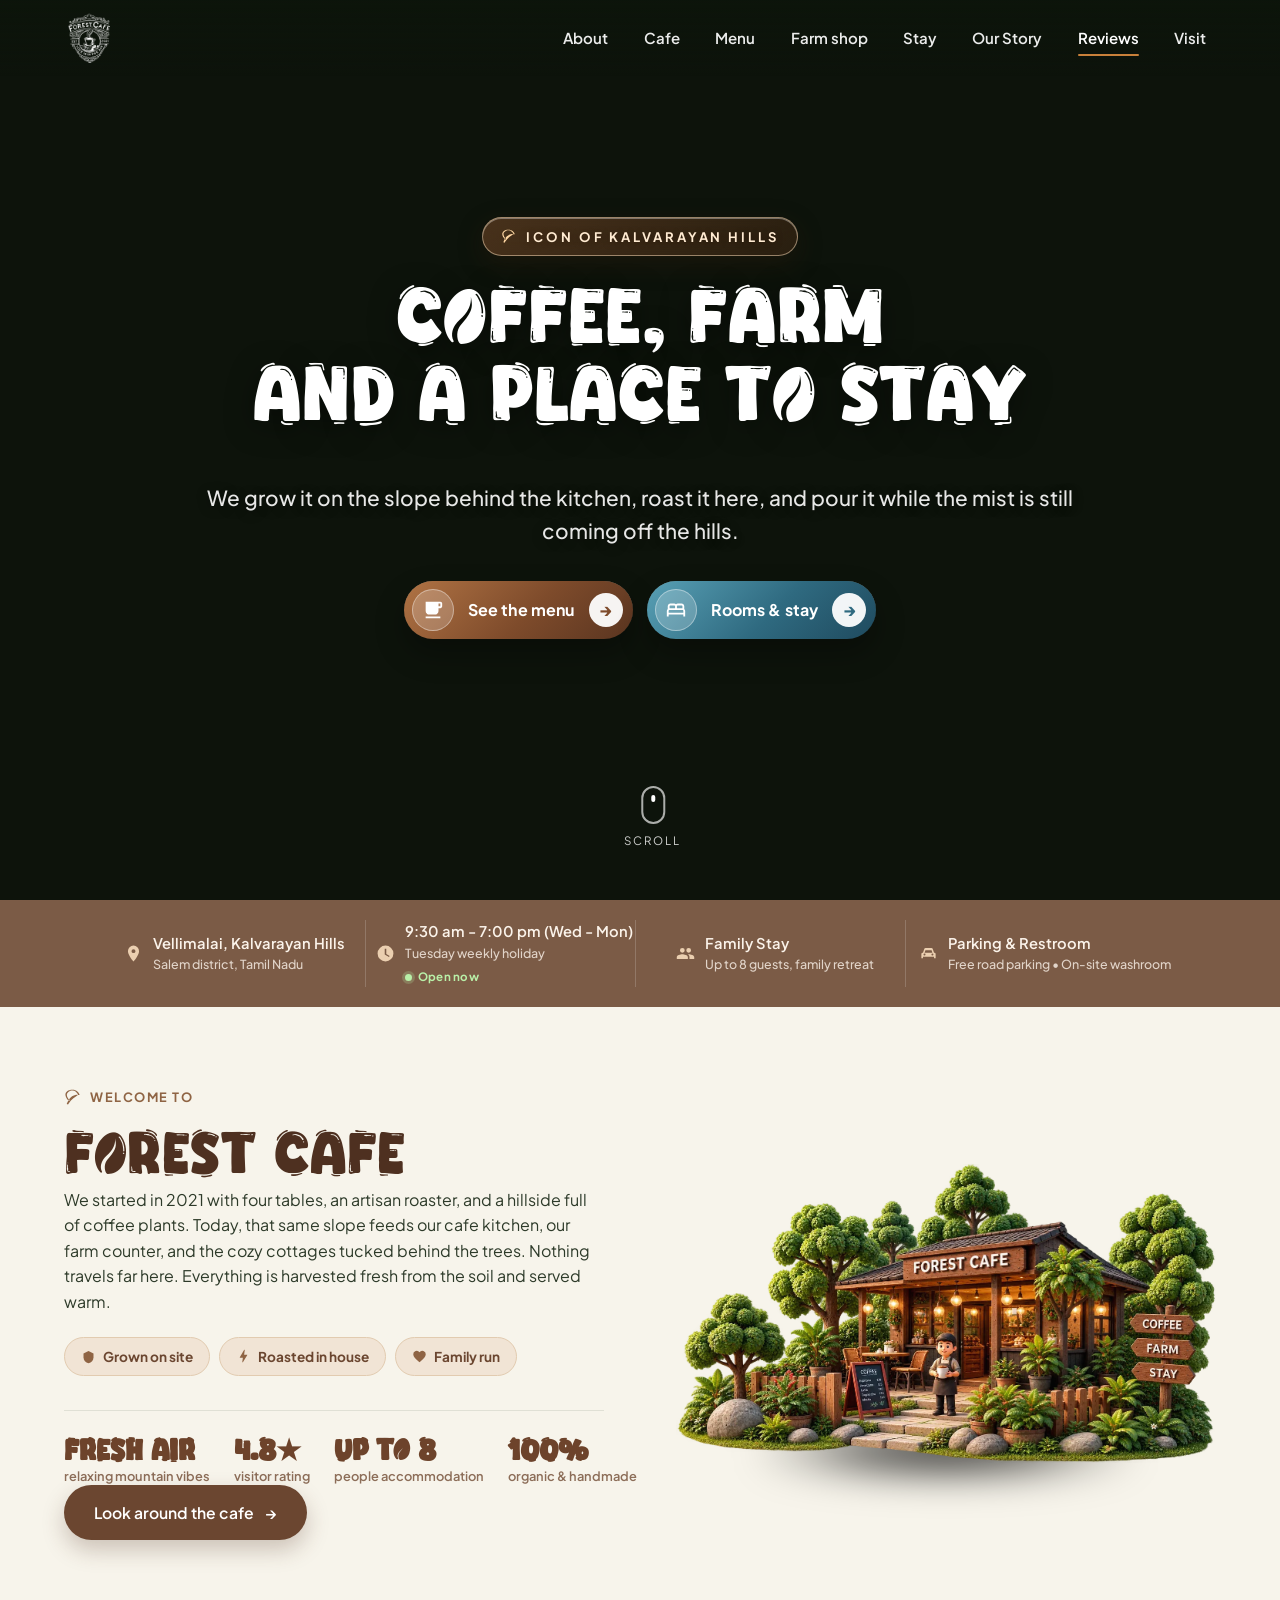
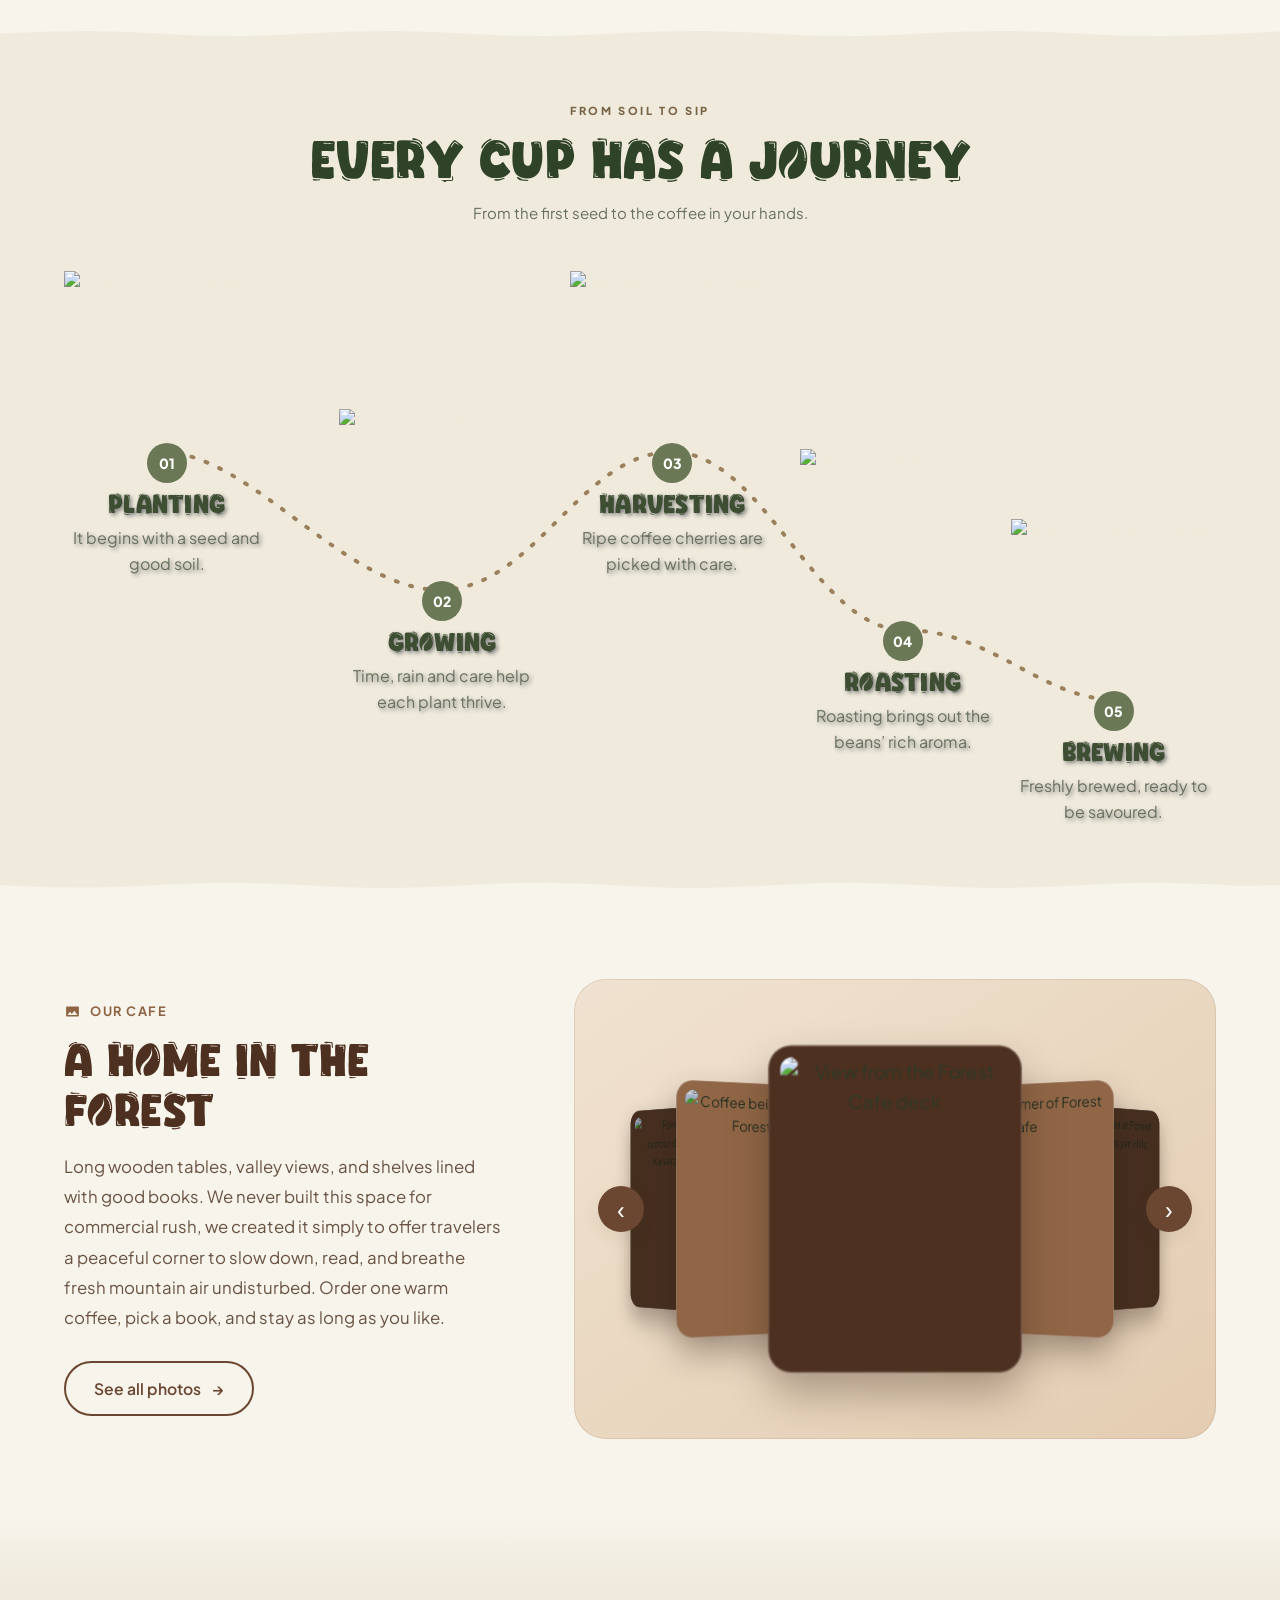
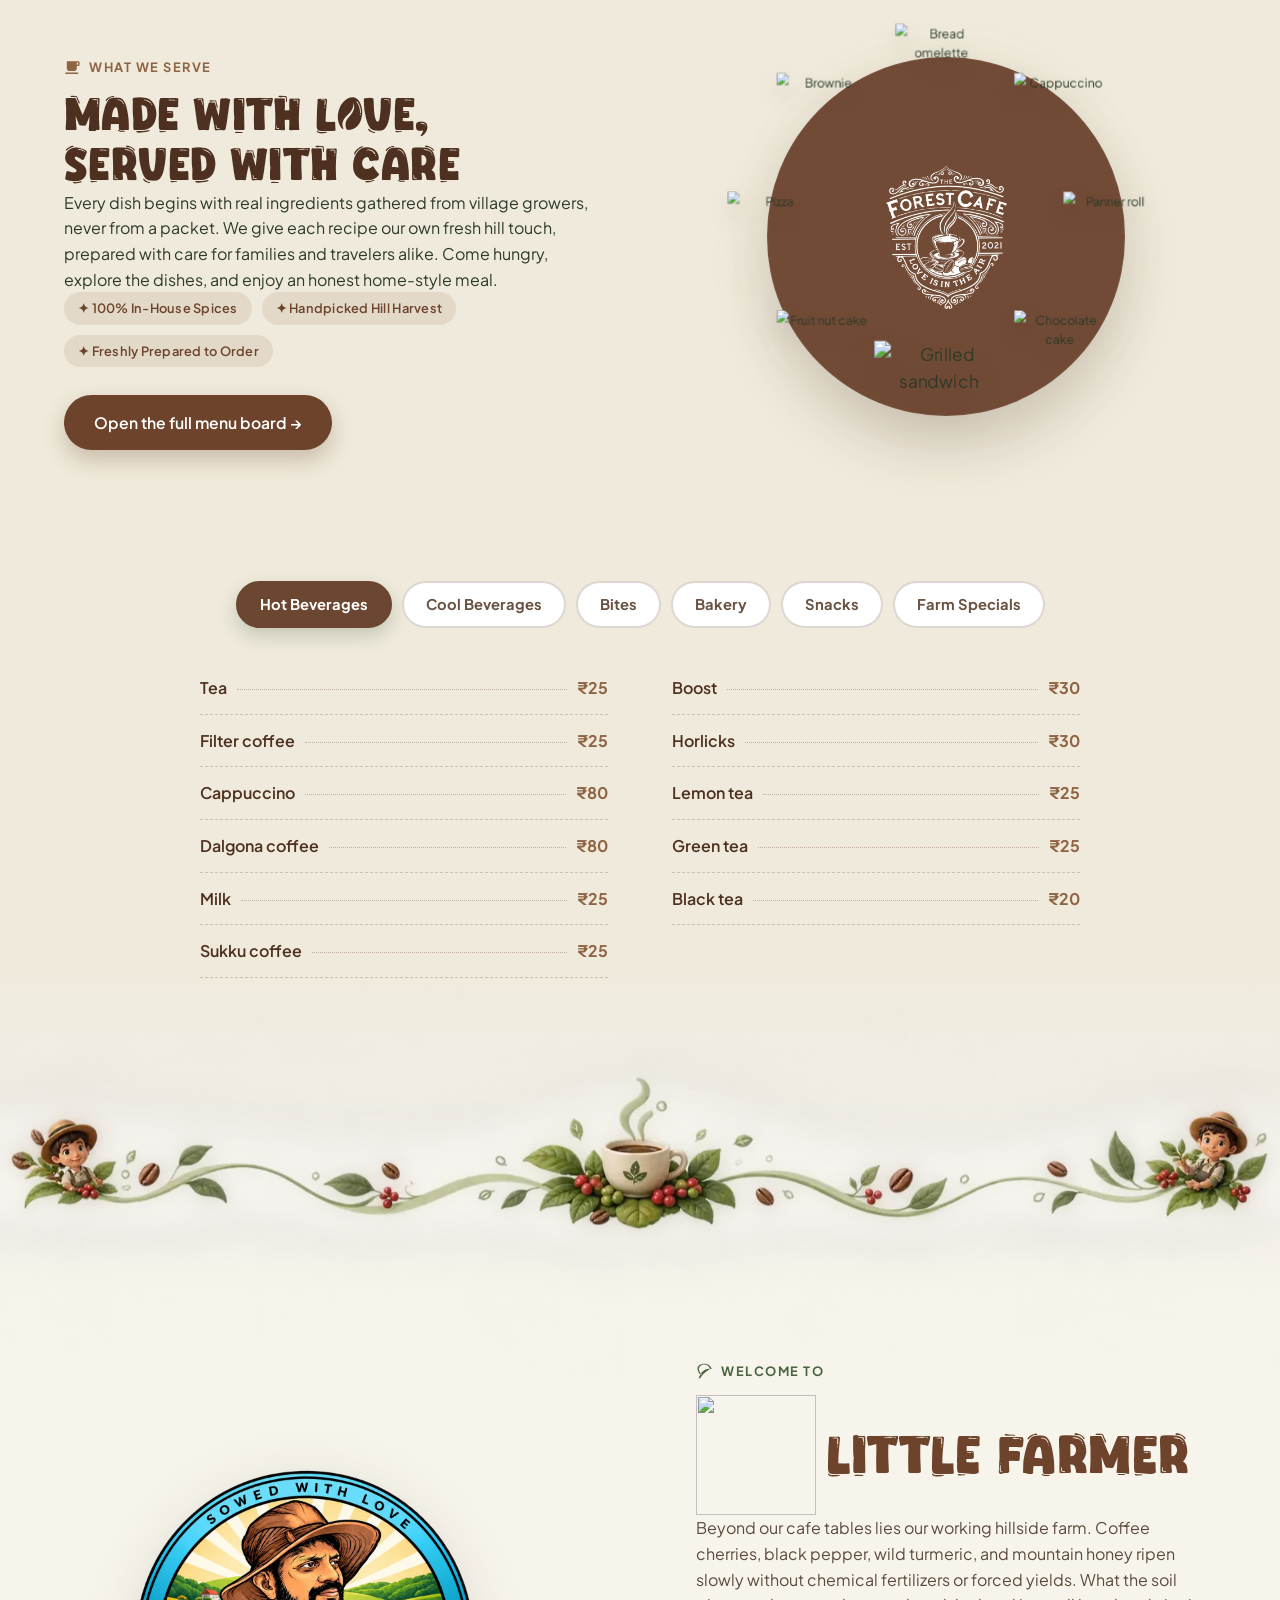
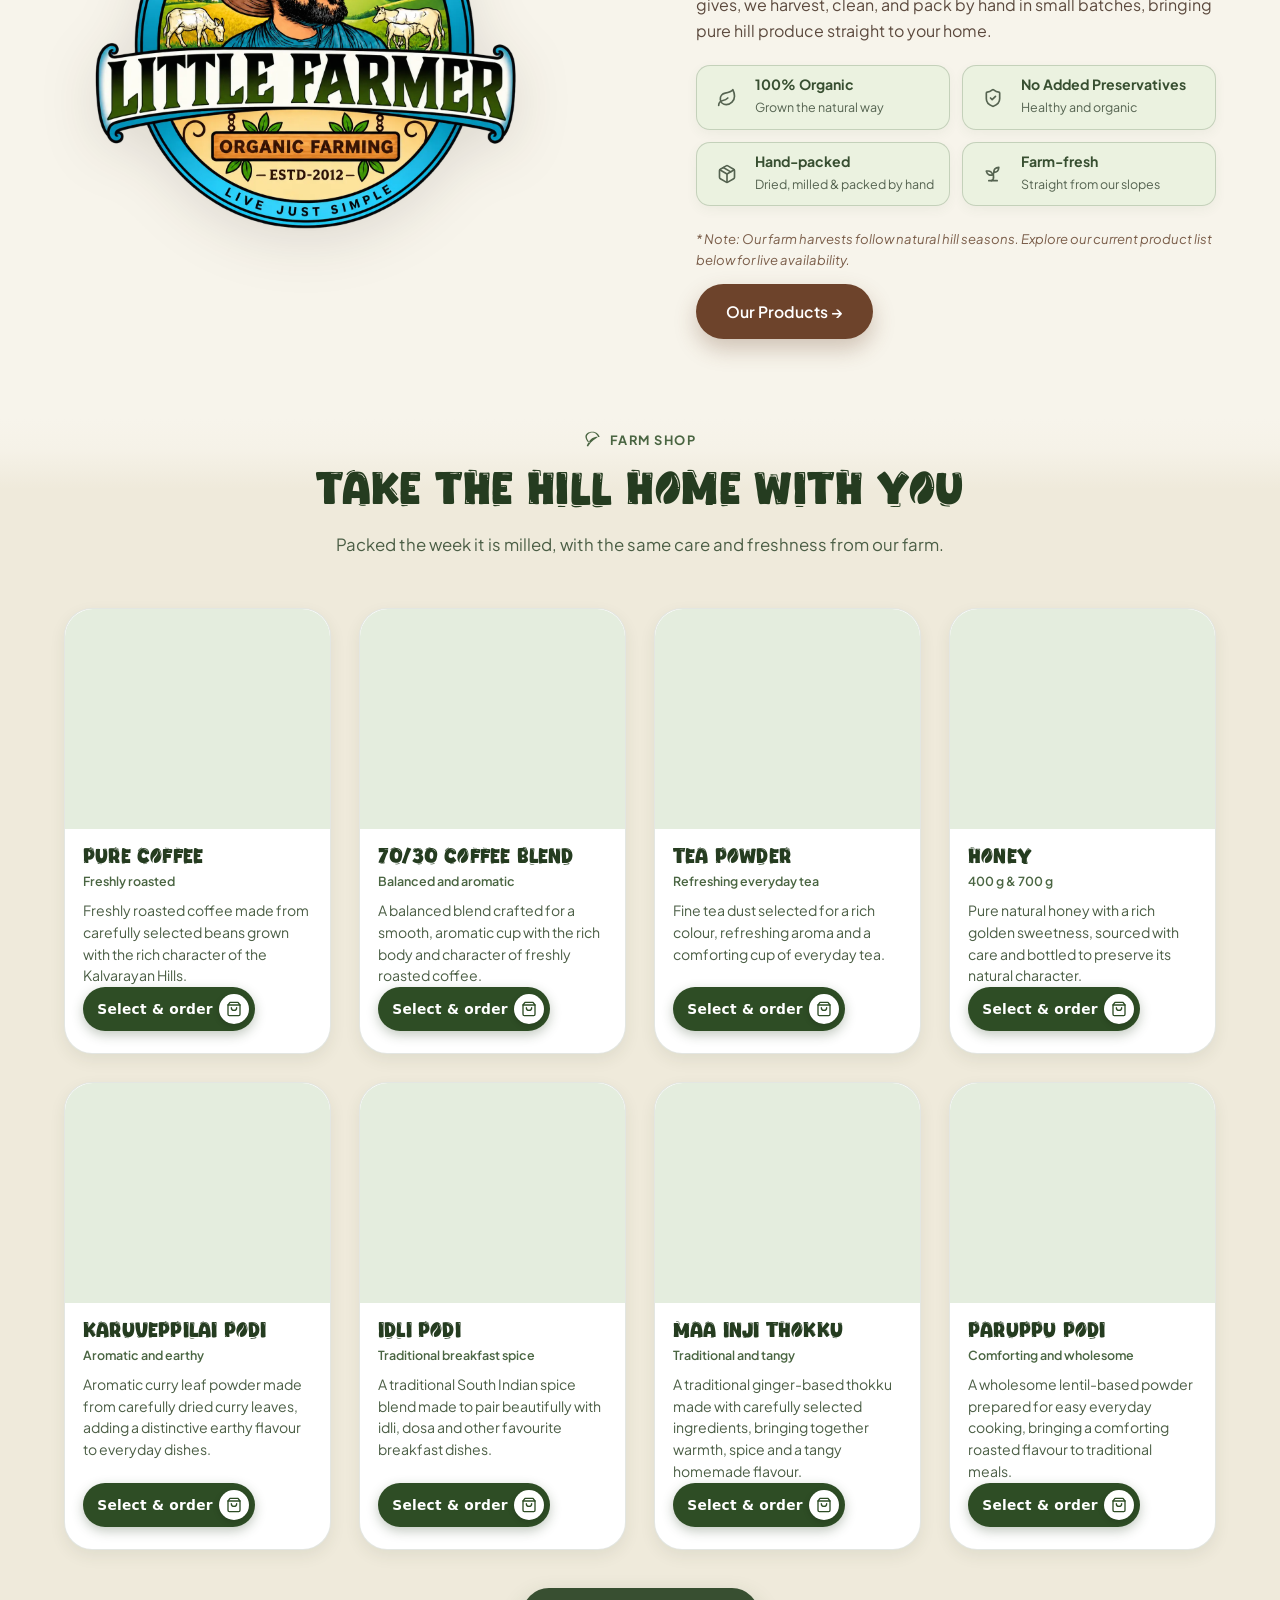
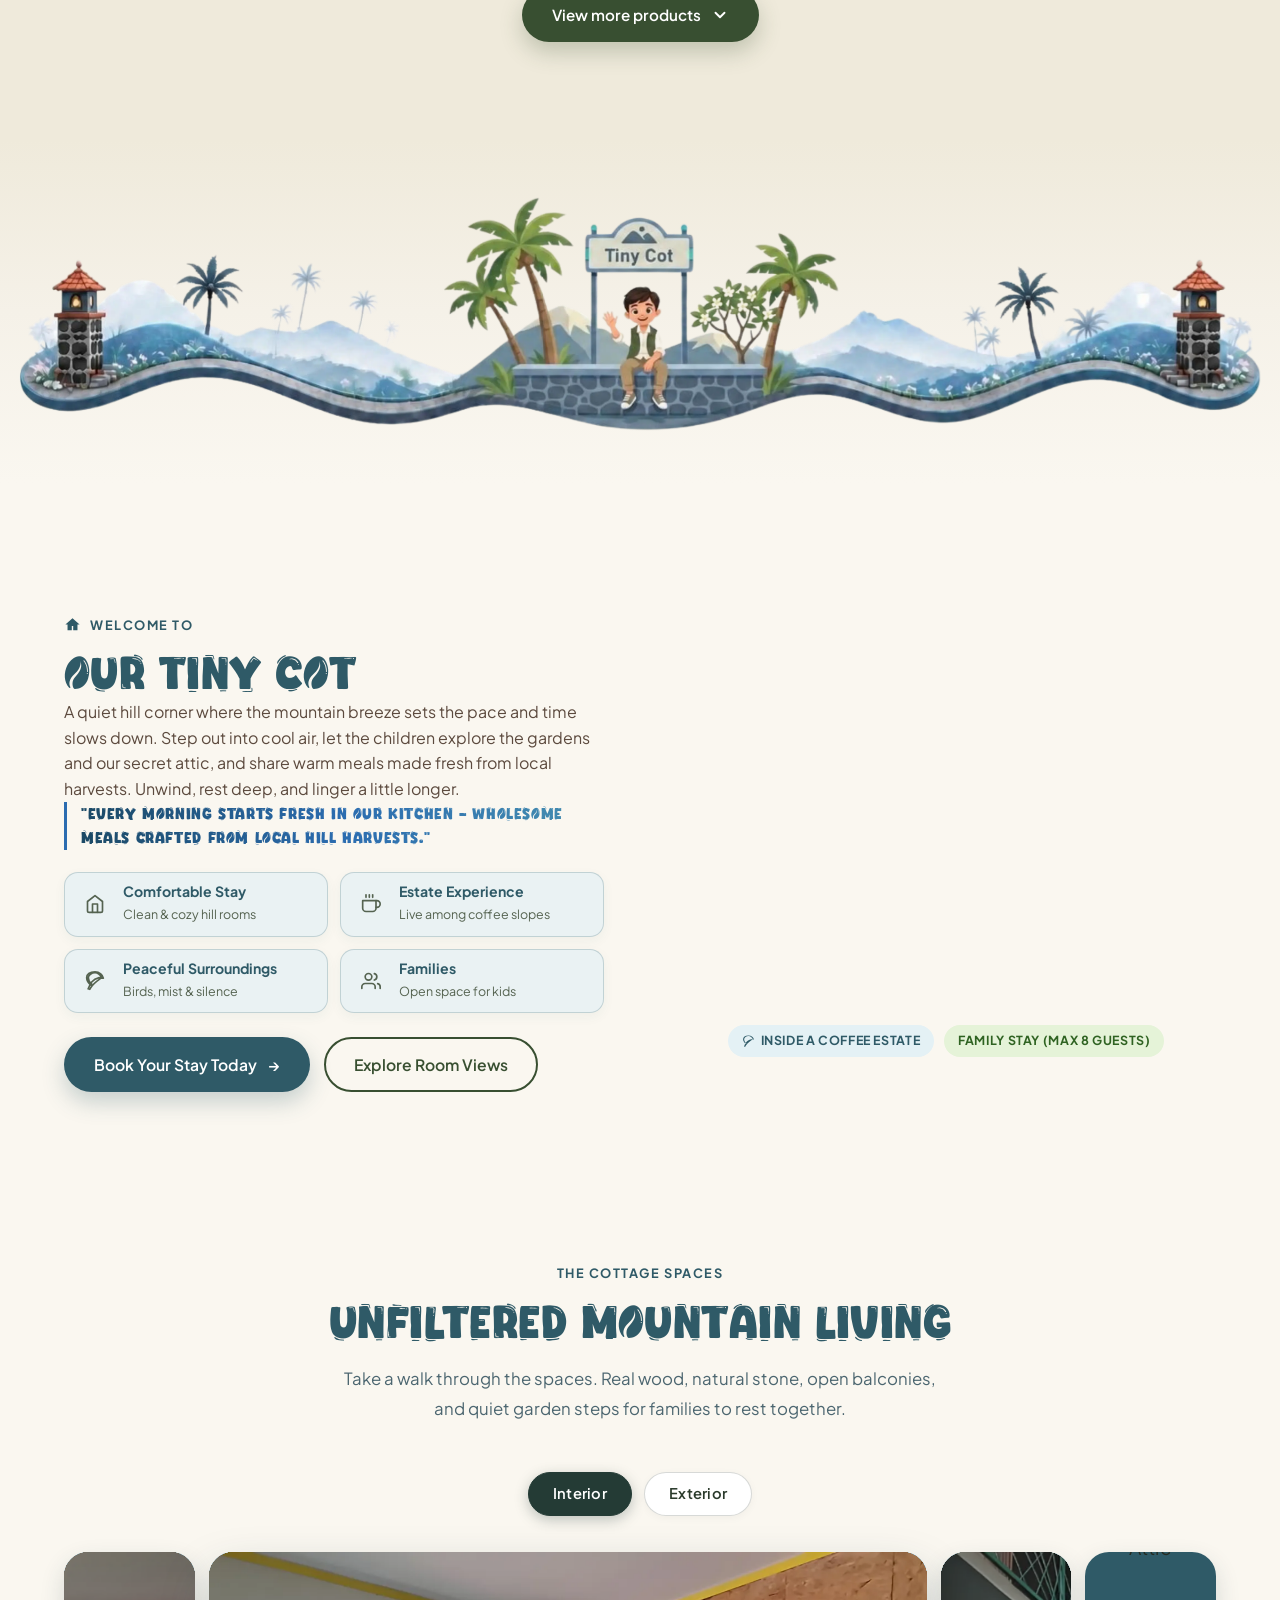
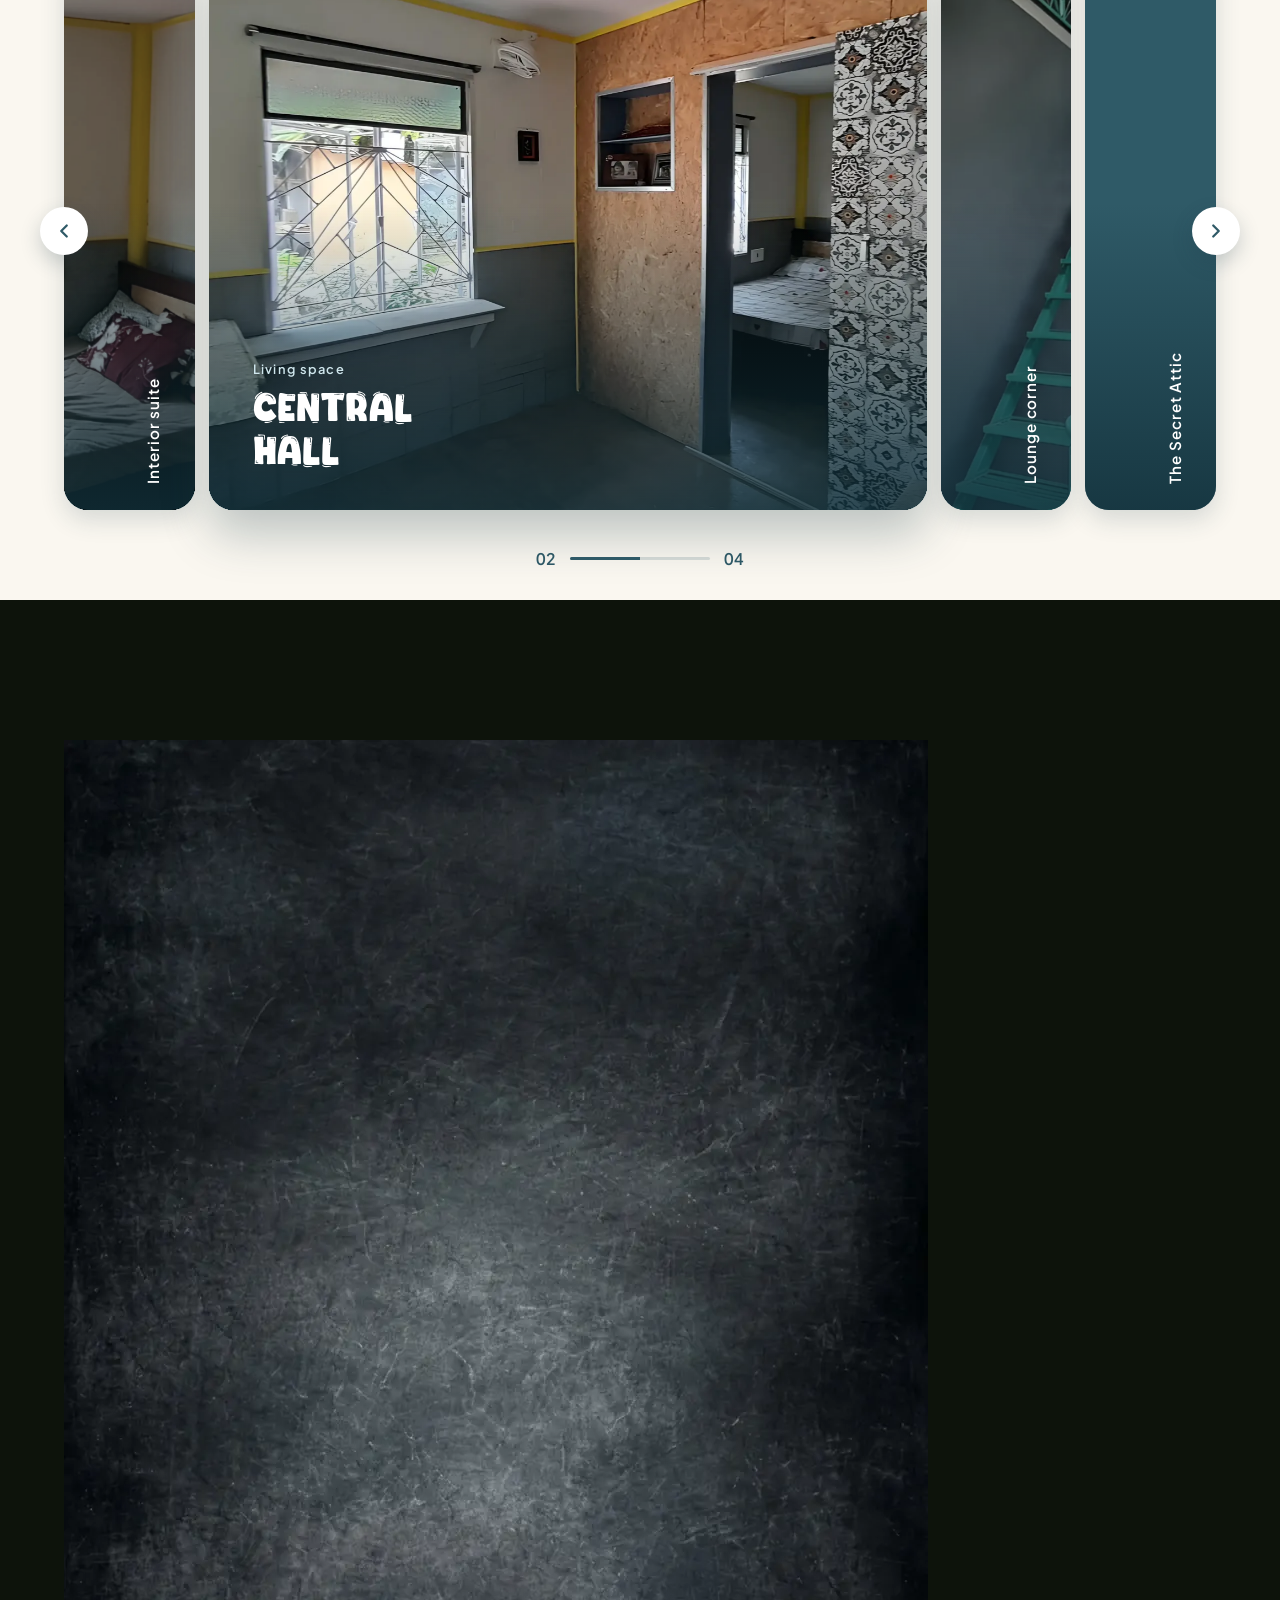
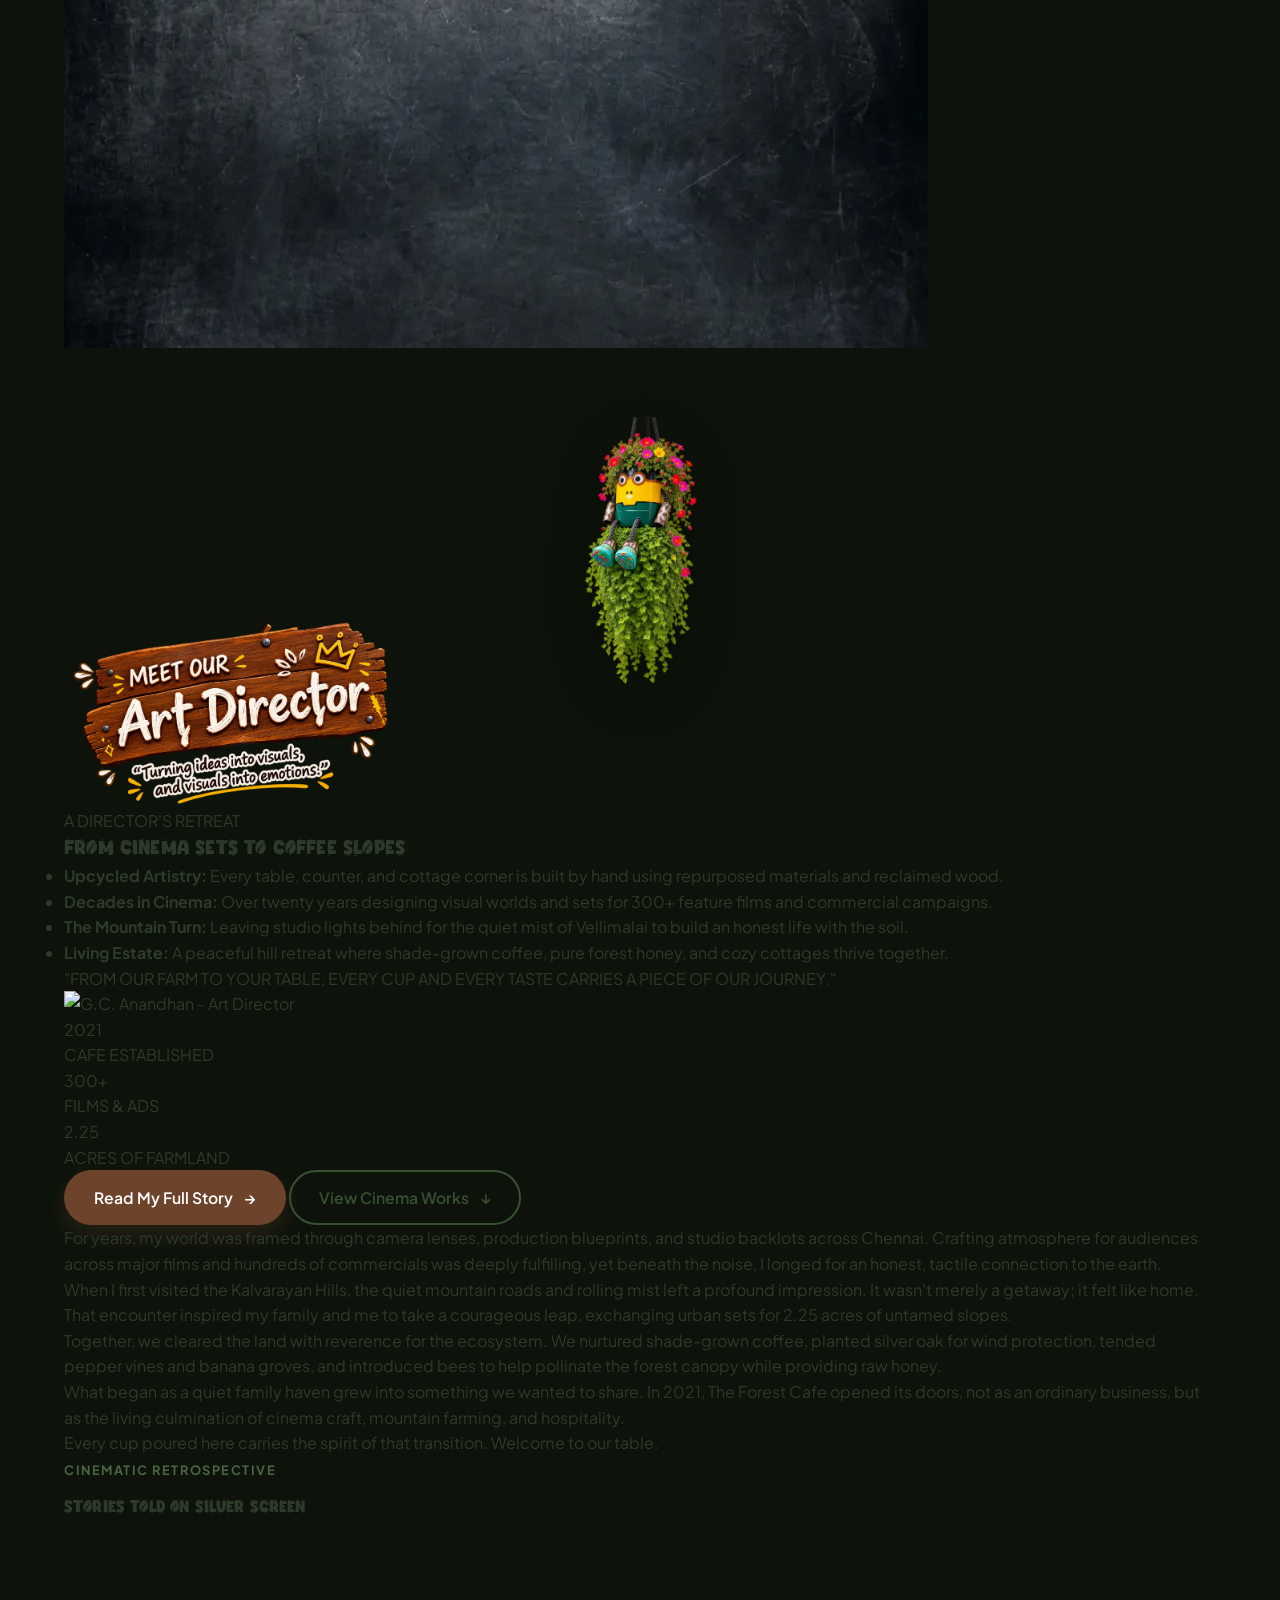
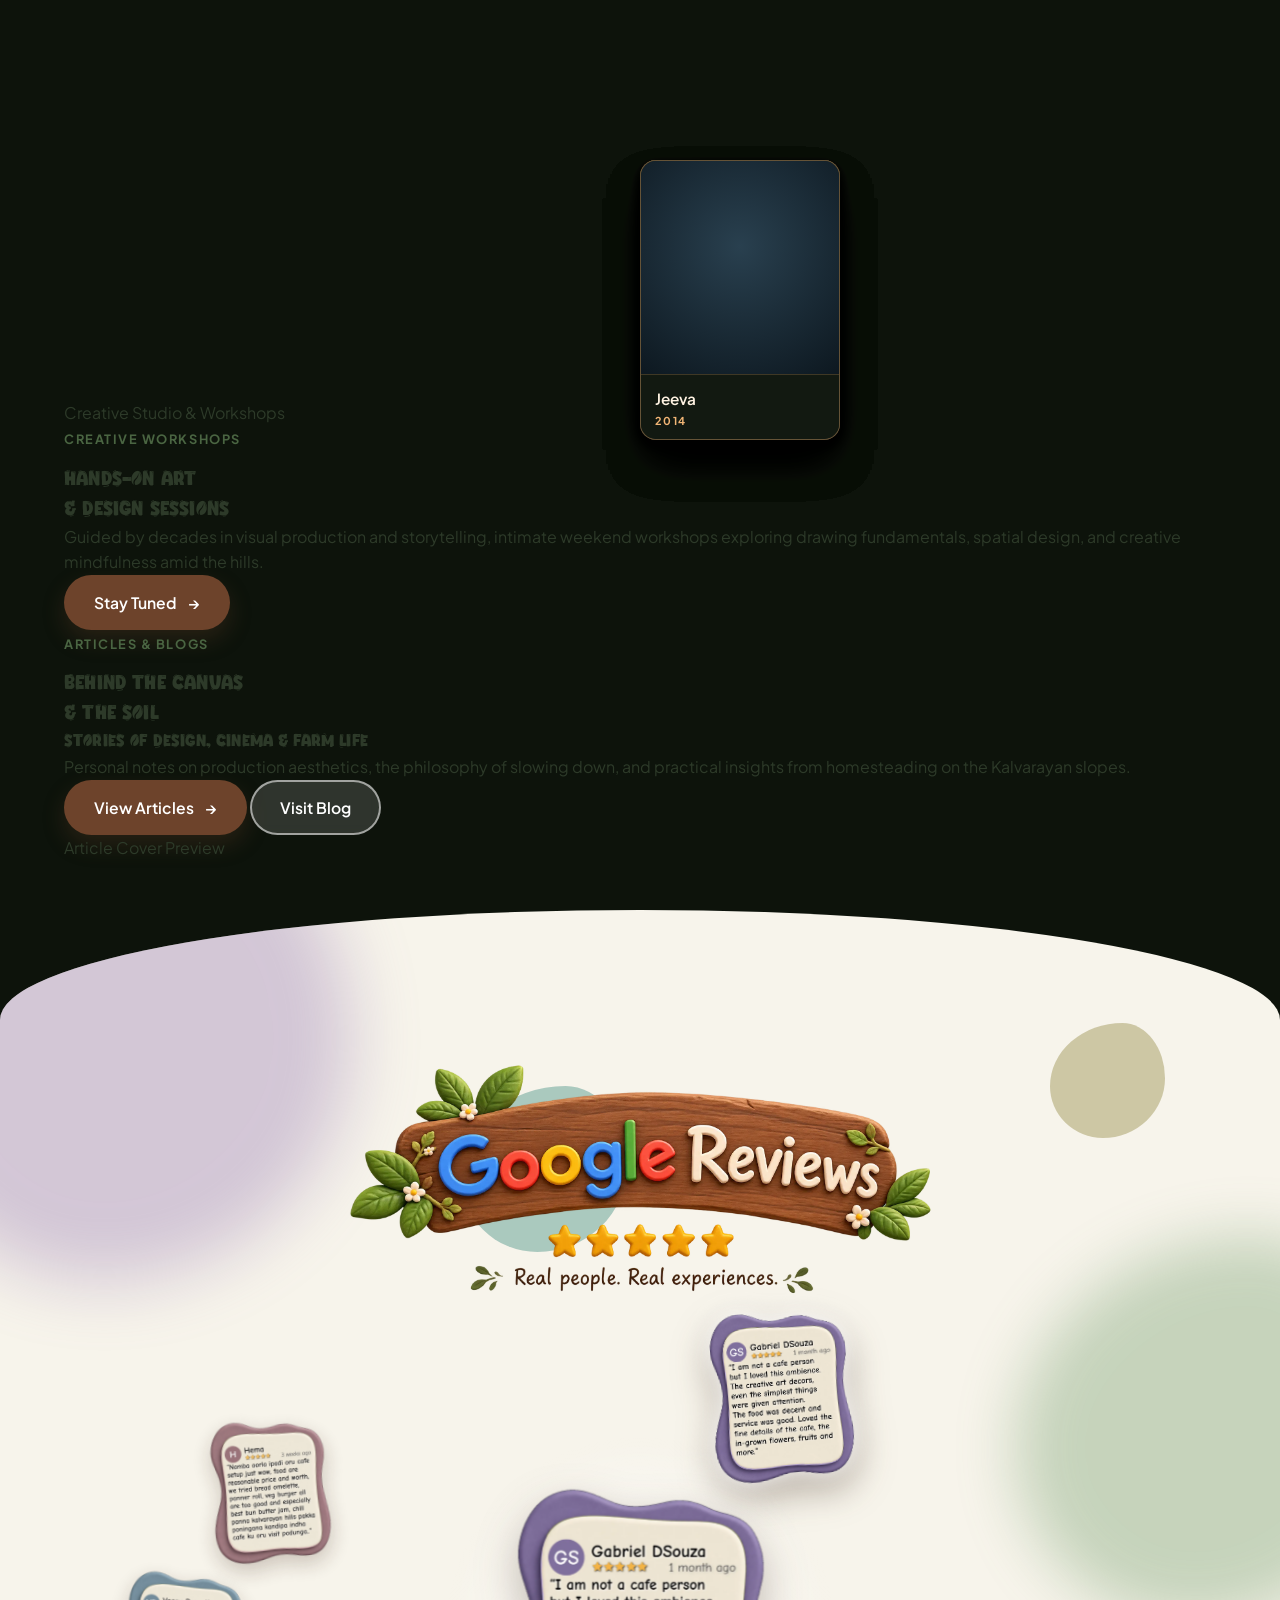
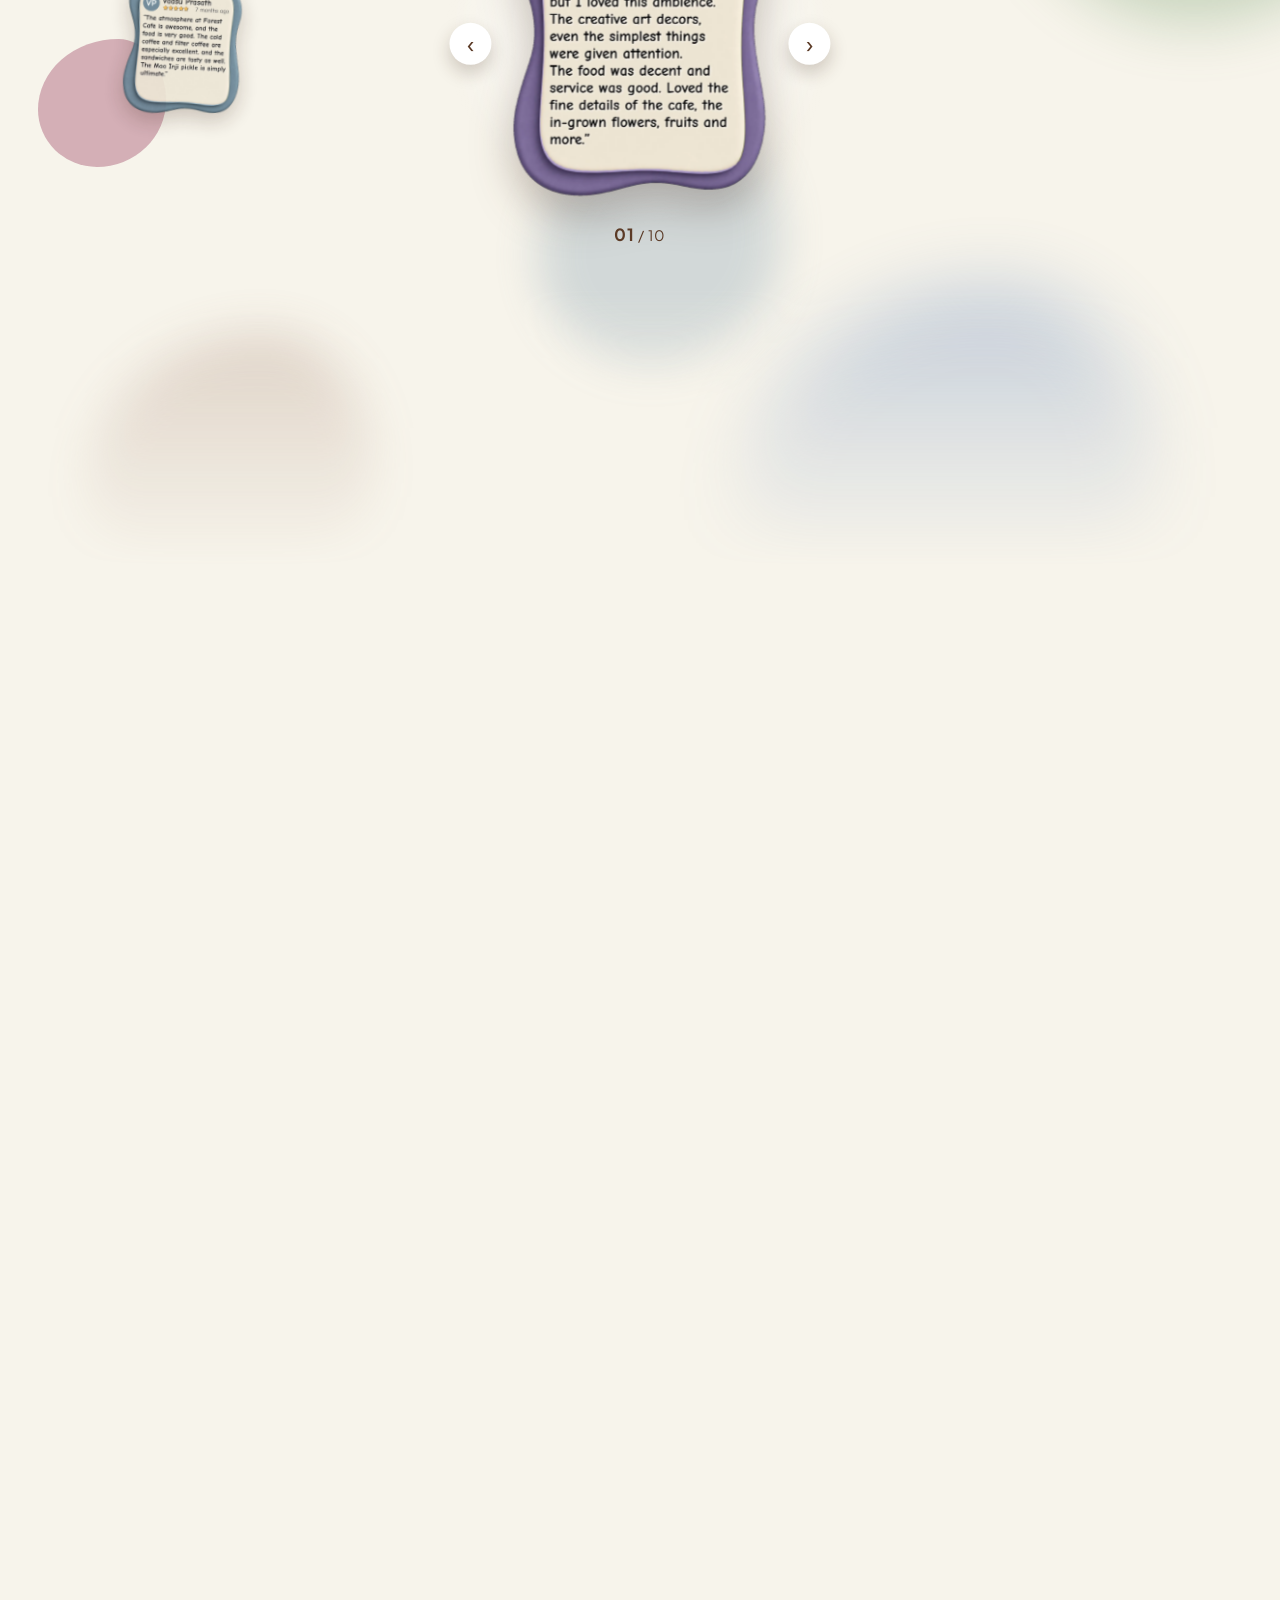
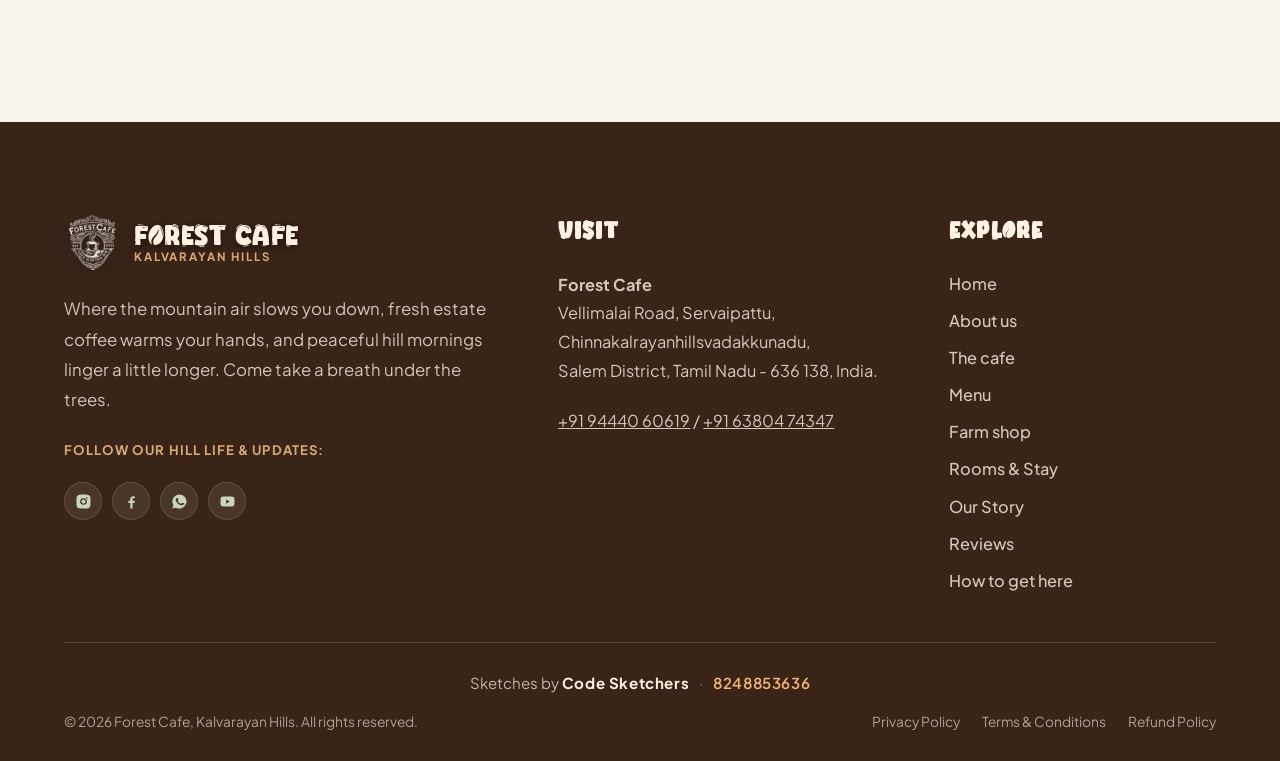
==== commit 464a7b6b: "remaining changes done(menu,dashboard )" ====
--- a/index.html
+++ b/index.html
@@ -5,28 +5,32 @@
 <meta charset="utf-8"/>
 <meta content="width=device-width, initial-scale=1.0, viewport-fit=cover" name="viewport"/>
 <title>Forest Cafe | Coffee, Farm &amp; Stay in Kalvarayan Hills, Salem</title>
-<meta content="Forest Cafe in the Kalvarayan Hills, Salem: single-origin filter coffee, a working farm shop, and cosy rooms to stay the night. 9:30 am – 7:00 pm (Wed – Mon) | Closed on Tuesdays." name="description"/>
+<meta content="Forest Cafe in the Kalvarayan Hills, Salem: single-origin filter coffee, a working farm shop, and cosy rooms to stay the night. 9:30 am - 7:00 pm (Wed - Mon) | Closed on Tuesdays." name="description"/>
 <meta content="Forest Cafe, Kalvarayan Hills, hill station cafe, filter coffee Tamil Nadu, farm stay, homestay Kalvarayan, organic honey, Salem cafe" name="keywords"/>
 <meta content="Forest Cafe" name="author"/>
 <meta content="#253C20" name="theme-color"/>
-<link href="https://forestcafe.in/" rel="canonical"/>
+<link href="https://forestcafekhills.in/" rel="canonical"/>
 <meta content="website" property="og:type"/>
 <meta content="Forest Cafe | Coffee, Farm &amp; Stay in Kalvarayan Hills, Salem" property="og:title"/>
 <meta content="A cosy escape in the Kalvarayan Hills. Coffee grown on our slopes, food from our farm, rooms under the trees." property="og:description"/>
 <meta content="index, follow, max-image-preview:large" name="robots"/>
-<meta content="https://forestcafe.in/" property="og:url"/>
+<meta content="https://forestcafekhills.in/" property="og:url"/>
 <meta content="Forest Cafe" property="og:site_name"/>
-<meta content="https://forestcafe.in/images/cafe/cafe-01.jpg" property="og:image"/>
+<meta content="https://forestcafekhills.in/images/cafe/cafe-01.jpg" property="og:image"/>
 <meta content="Forest Cafe | Coffee, Farm &amp; Stay in Kalvarayan Hills, Salem" name="twitter:title"/>
 <meta content="Filter coffee, a farm shop and cosy rooms in the Kalvarayan Hills." name="twitter:description"/>
-<meta content="https://forestcafe.in/images/cafe/cafe-01.jpg" name="twitter:image"/>
+<meta content="https://forestcafekhills.in/images/cafe/cafe-01.jpg" name="twitter:image"/>
 <link href="logo.webp" rel="apple-touch-icon"/>
 <meta content="en_IN" property="og:locale"/>
 <meta content="summary_large_image" name="twitter:card"/>
 <link href="logo.webp" rel="icon" type="image/webp"/>
+<link rel="preconnect" href="https://firestore.googleapis.com" crossorigin>
 <link href="https://fonts.googleapis.com" rel="preconnect"/>
 <link crossorigin="" href="https://fonts.gstatic.com" rel="preconnect"/>
-<link href="https://fonts.googleapis.com/css2?family=Fraunces:opsz,wght@9..144,400;500;600&amp;family=Plus+Jakarta+Sans:wght@400;500;600;700&amp;display=swap" rel="stylesheet"/>
+<link rel="preload" as="image" href="images/cafe/hero-mob-poster.webp" media="(max-width: 767px)" fetchpriority="high"/>
+<link rel="preload" as="image" href="images/cafe/cafe-01.webp" media="(min-width: 768px)" fetchpriority="high"/>
+<link href="https://fonts.googleapis.com/css2?family=Fraunces:opsz,wght@9..144,400;500;600&amp;family=Plus+Jakarta+Sans:wght@400;500;600;700&amp;display=swap" rel="preload" as="style" onload="this.onload=null;this.rel='stylesheet'"/>
+<noscript><link href="https://fonts.googleapis.com/css2?family=Fraunces:opsz,wght@9..144,400;500;600&amp;family=Plus+Jakarta+Sans:wght@400;500;600;700&amp;display=swap" rel="stylesheet"/></noscript>
 <link href="css/style.css" rel="stylesheet"/>
 <script type="application/ld+json">
 {
@@ -34,17 +38,17 @@
   "@type": "CafeOrCoffeeShop",
   "name": "Forest Cafe",
   "description": "Coffee, farm shop and stay in the Kalvarayan Hills, Tamil Nadu.",
-  "url": "https://forestcafe.in/",
-  "logo": "https://forestcafe.in/logo.webp",
+  "url": "https://forestcafekhills.in/",
+  "logo": "https://forestcafekhills.in/logo.webp",
   "image": [
-    "https://forestcafe.in/images/cafe/cafe-01.jpg"
+    "https://forestcafekhills.in/images/cafe/cafe-01.jpg"
   ],
   "sameAs": [
     "https://www.instagram.com/forestcafe.khills",
     "https://www.youtube.com/@littlefarmer7566",
     "https://www.facebook.com/gc.anandhan"
   ],
-  "hasMap": "https://www.google.com/maps/search/?api=1&query=Kalvarayan+Hills+Tamil+Nadu",
+  "hasMap": "https://www.google.com/maps/search/?api=1&query=Forest+Cafe+Servaipattu+Vellimalai+Road+Kalvarayan+Hills",
   "servesCuisine": [
     "Coffee",
     "South Indian",
@@ -52,13 +56,13 @@
   ],
   "priceRange": "₹₹",
   "telephone": "+91-94440-60619",
-  "email": "forestcafe.khilla@gmail.com",
+  "email": "forestcafe.khills@gmail.com",
   "address": {
     "@type": "PostalAddress",
     "streetAddress": "Kalvarayan Hills Main Road, Vellimalai",
     "addressLocality": "Kalvarayan Hills",
     "addressRegion": "Tamil Nadu",
-    "postalCode": "606213",
+    "postalCode": "636138",
     "addressCountry": "IN"
   },
   "openingHoursSpecification": [
@@ -96,8 +100,8 @@
     <!-- ============ NAVBAR ============ -->
     <header class="nav" id="nav">
         <div class="nav-inner">
-            <a aria-label="Forest Cafe home" class="brand" href="#top">
-                <img alt="Forest Cafe" class="brand-logo" src="logo.webp" width="48" height="48" />
+            <a aria-label="Forest Cafe - Home" class="brand" href="#top">
+                <img alt="Forest Cafe" class="brand-logo" src="logo.webp" width="48" height="48" decoding="async" />
                 <span class="brand-text">
                     <span class="brand-name">Forest Cafe</span>
                     <span class="brand-sub">Kalvarayan Hills</span>
@@ -127,7 +131,7 @@
         <span id="top"></span>
         <!-- ============ HERO ============ -->
         <section aria-label="Forest Cafe introduction" class="hero is-loading">
-            <video aria-hidden="true" id="heroVideo" loop="" muted="" playsinline="" preload="auto" data-poster-desktop="images/cafe/cafe-01.webp" data-poster-mobile="images/cafe/hero-mob-poster.webp"></video>
+            <video aria-hidden="true" id="heroVideo" loop="" muted="" playsinline="" preload="metadata" data-poster-desktop="images/cafe/cafe-01.webp" data-poster-mobile="images/cafe/hero-mob-poster.webp"></video>
             <script>
                 /* The video has NO <source> in the markup on purpose: this script picks the file
                    (9:16 Hero-Mob.webm on phones, 16:9 Hero.webm elsewhere) before the browser
@@ -137,6 +141,13 @@
                     if (!v) return;
                     var phone = window.matchMedia('(max-width: 767px)').matches;
                     v.setAttribute('data-active', phone ? 'mobile' : 'desktop');
+                    var posterUrl = phone
+                        ? (v.getAttribute('data-poster-mobile') || 'images/cafe/hero-mob-poster.webp')
+                        : (v.getAttribute('data-poster-desktop') || 'images/cafe/cafe-01.webp');
+                    v.setAttribute('poster', posterUrl);
+                    if (phone) {
+                        v.setAttribute('preload', 'metadata');
+                    }
                     var s = document.createElement('source');
                     s.src = phone ? 'Hero-Mob.webm' : 'Hero.webm';
                     s.type = 'video/webm';
@@ -196,13 +207,13 @@
                     <svg viewbox="0 0 24 24">
                         <path d="M12 2a10 10 0 1 0 10 10A10 10 0 0 0 12 2zm1 10.6 4.2 2.5-.8 1.3L11 13.2V6h2z"></path>
                     </svg>
-                    <div><b class="i-full">9:30 am – 7:00 pm (Wed – Mon)</b><b class="i-short">9:30 am – 7:00 pm</b><span>Closed on Tuesdays</span><em class="open-badge" id="openBadge" hidden></em></div>
+                    <div><b class="i-full">9:30 am - 7:00 pm (Wed - Mon)</b><b class="i-short">9:30 am - 7:00 pm</b><span>Tuesday weekly holiday</span><em class="open-badge" id="openBadge" hidden></em></div>
                 </div>
                 <div class="info-item">
                     <svg viewbox="0 0 24 24">
                         <path d="M8 11a3 3 0 1 0 0-6 3 3 0 0 0 0 6zm8 0a3 3 0 1 0 0-6 3 3 0 0 0 0 6zM8 13c-2.4 0-7 1.2-7 3.5V19h14v-2.5C15 14.2 10.4 13 8 13zm8 0c-.3 0-.6 0-.9.1 1.2.8 1.9 1.9 1.9 3.4V19h6v-2.5c0-2.3-4.6-3.5-7-3.5z"></path>
                     </svg>
-                    <div><b class="i-full">Family &amp; Group Stay</b><b class="i-short">Family &amp; Group Stay</b><span>Up to 8 guests · Private retreat</span></div>
+                    <div><b class="i-full">Family Stay</b><b class="i-short">Family Stay</b><span>Up to 8 guests, family retreat</span></div>
                 </div>
                 <div class="info-item">
                     <svg viewbox="0 0 24 24">
@@ -216,7 +227,9 @@
         <section class="section theme-cafe" id="about">
             <div class="shell split split--reverse reveal">
                 <div class="about-media">
-                    <img alt="Illustration of the Forest Cafe building surrounded by trees" class="floating-img" height="700" src="images/farm/item1.webp" width="900" />
+                    <div class="item-wrap has-ground-shadow">
+                        <img alt="Illustration of the Forest Cafe building surrounded by trees" class="floating-img" src="images/farm/item1.webp" width="326" height="181" loading="lazy" decoding="async" />
+                    </div>
                 </div>
                 <div class="about-copy">
                     <span class="eyebrow">
@@ -227,7 +240,7 @@
                     </span>
                     <h2 class="headline headline--xl" data-cms="aboutTitle">Forest Cafe</h2>
                     <p class="about-desc" data-cms="aboutText">
-                        We started in 2021 with four tables, an artisan roaster, and a slope full of coffee plants. Today, the same slope feeds our cafe kitchen, the farm counter, and the cozy cottages tucked behind the trees. Nothing travels far here—everything is harvested fresh from the soil and served warm with love.
+                        We started in 2021 with four tables, an artisan roaster, and a hillside full of coffee plants. Today, that same slope feeds our cafe kitchen, our farm counter, and the cozy cottages tucked behind the trees. Nothing travels far here. Everything is harvested fresh from the soil and served warm.
                     </p>
                     <div class="pill-row">
                         <span class="pill">
@@ -248,8 +261,8 @@
                     </div>
                     <div class="about-stats">
                         <div class="stat-item">
-                            <b>Hill Air</b>
-                            <span>open chill vibe</span>
+                            <b>Fresh Air</b>
+                            <span>relaxing mountain vibes</span>
                         </div>
                         <div class="stat-item">
                             <b>4.8&#9733;</b>
@@ -257,20 +270,20 @@
                         </div>
                         <div class="stat-item">
                             <b>Up to 8</b>
-                            <span>family &amp; group stay</span>
+                            <span>people accommodation</span>
                         </div>
                         <div class="stat-item">
                             <b>100%</b>
                             <span>organic &amp; handmade</span>
                         </div>
                     </div>
-                    <div style="margin-top:30px">
+                    <div>
                         <a class="btn btn--solid" href="#cafe">Look around the cafe <span class="arrow">→</span></a>
                     </div>
                 </div>
             </div>
         </section>
-        <!-- ============ COFFEE JOURNEY — HTML/CSS/SVG ============ -->
+        <!-- ============ COFFEE JOURNEY - HTML/CSS/SVG ============ -->
         <section class="sts-section" id="soil-to-sip" aria-label="The coffee journey">
             <div class="sts-doodle-overlay" aria-hidden="true"></div>
 
@@ -284,11 +297,11 @@
                 <path d="M102 92 C 190 92, 285 230, 380 230 S 520 92, 612 92 S 755 270, 844 270 S 980 340, 1058 340" />
             </svg>
             <div class="sts-stages">
-                <article class="sts-stage sts-stage--1"><div class="sts-stage-media"><img src="images/sts/1.webp" alt="Planting a coffee seedling" loading="lazy"></div><span class="sts-number">01</span><h3>Planting</h3><p>It begins with a seed and good soil.</p></article>
-                <article class="sts-stage sts-stage--2"><div class="sts-stage-media"><img src="images/sts/2.webp" alt="Growing coffee plant" loading="lazy"></div><span class="sts-number">02</span><h3>Growing</h3><p>Time, rain and care help each plant thrive.</p></article>
-                <article class="sts-stage sts-stage--3"><div class="sts-stage-media"><img src="images/sts/3.webp" alt="Harvesting ripe coffee cherries" loading="lazy"></div><span class="sts-number">03</span><h3>Harvesting</h3><p>Ripe coffee cherries are picked with care.</p></article>
-                <article class="sts-stage sts-stage--4"><div class="sts-stage-media"><img src="images/sts/4.webp" alt="Roasting coffee beans" loading="lazy"></div><span class="sts-number">04</span><h3>Roasting</h3><p>Roasting brings out the beans’ rich aroma.</p></article>
-                <article class="sts-stage sts-stage--5"><div class="sts-stage-media"><img src="images/sts/5.webp" alt="Freshly brewed coffee" loading="lazy"></div><span class="sts-number">05</span><h3>Brewing</h3><p>Freshly brewed, ready to be savoured.</p></article>
+                <article class="sts-stage sts-stage--1"><div class="sts-stage-media"><img src="images/sts/1.webp" alt="Planting a coffee seedling" loading="lazy" decoding="async"></div><span class="sts-number">01</span><h3>Planting</h3><p>It begins with a seed and good soil.</p></article>
+                <article class="sts-stage sts-stage--2"><div class="sts-stage-media"><img src="images/sts/2.webp" alt="Growing coffee plant" loading="lazy" decoding="async"></div><span class="sts-number">02</span><h3>Growing</h3><p>Time, rain and care help each plant thrive.</p></article>
+                <article class="sts-stage sts-stage--3"><div class="sts-stage-media"><img src="images/sts/3.webp" alt="Harvesting ripe coffee cherries" loading="lazy" decoding="async"></div><span class="sts-number">03</span><h3>Harvesting</h3><p>Ripe coffee cherries are picked with care.</p></article>
+                <article class="sts-stage sts-stage--4"><div class="sts-stage-media"><img src="images/sts/4.webp" alt="Roasting coffee beans" loading="lazy" decoding="async"></div><span class="sts-number">04</span><h3>Roasting</h3><p>Roasting brings out the beans’ rich aroma.</p></article>
+                <article class="sts-stage sts-stage--5"><div class="sts-stage-media"><img src="images/sts/5.webp" alt="Freshly brewed coffee" loading="lazy" decoding="async"></div><span class="sts-number">05</span><h3>Brewing</h3><p>Freshly brewed, ready to be savoured.</p></article>
             </div>
 
             <!-- Small top wave -->
@@ -311,7 +324,7 @@
                         </span>
                         <h2 class="headline">A home in the forest</h2>
                         <p class="lede">
-                            Long wooden tables, valley views, and shelves lined with good books. We never built this space for commercial rush—we created it simply to offer travelers a peaceful corner to slow down, read, and breathe fresh mountain air undisturbed. Order one warm coffee, pick a book, and stay as long as you like.
+                            Long wooden tables, valley views, and shelves lined with good books. We never built this space for commercial rush, we created it simply to offer travelers a peaceful corner to slow down, read, and breathe fresh mountain air undisturbed. Order one warm coffee, pick a book, and stay as long as you like.
                         </p>
                         <div style="margin-top:28px">
                             <button class="btn btn--ghost" id="exploreCafeBtn" type="button">See all photos <span class="arrow">→</span></button>
@@ -320,11 +333,11 @@
                     <div class="cards-wrapper">
                         <button aria-label="Previous photo" class="nav-arrow" id="prevCard" type="button">‹</button>
                         <div class="cards-stack" id="cardsStack">
-                            <button class="photo-card pos-0" data-index="0" type="button"><img alt="Seating area at Forest Cafe, Kalvarayan Hills" loading="lazy" src="images/cafe/1.webp" /></button>
-                            <button class="photo-card pos-1" data-index="1" type="button"><img alt="Coffee being poured at Forest Cafe" loading="lazy" src="images/cafe/2.webp" /></button>
-                            <button class="photo-card pos-2" data-index="2" type="button"><img alt="View from the Forest Cafe deck" loading="lazy" src="images/cafe/9.webp" /></button>
-                            <button class="photo-card pos-3" data-index="3" type="button"><img alt="Interior corner of Forest Cafe" loading="lazy" src="images/cafe/8.webp" /></button>
-                            <button class="photo-card pos-4" data-index="4" type="button"><img alt="Forest Cafe surroundings in the Kalvarayan Hills" loading="lazy" src="images/cafe/5.webp" /></button>
+                            <button class="photo-card pos-0" data-index="0" type="button"><img alt="Seating area at Forest Cafe, Kalvarayan Hills" loading="lazy" decoding="async" src="images/cafe/1.webp" /></button>
+                            <button class="photo-card pos-1" data-index="1" type="button"><img alt="Coffee being poured at Forest Cafe" loading="lazy" decoding="async" src="images/cafe/2.webp" /></button>
+                            <button class="photo-card pos-2" data-index="2" type="button"><img alt="View from the Forest Cafe deck" loading="lazy" decoding="async" src="images/cafe/9.webp" /></button>
+                            <button class="photo-card pos-3" data-index="3" type="button"><img alt="Interior corner of Forest Cafe" loading="lazy" decoding="async" src="images/cafe/8.webp" /></button>
+                            <button class="photo-card pos-4" data-index="4" type="button"><img alt="Forest Cafe surroundings in the Kalvarayan Hills" loading="lazy" decoding="async" src="images/cafe/5.webp" /></button>
                         </div>
                         <button aria-label="Next photo" class="nav-arrow" id="nextCard" type="button">›</button>
                     </div>
@@ -343,15 +356,15 @@
                         <button class="btn btn--ghost btn--sm" id="closeGalleryBtn" type="button">← Back</button>
                     </div>
                     <div class="gallery-grid" id="galleryGrid">
-                        <button class="grid-card" data-index="0" type="button"><img alt="Seating area at Forest Cafe, Kalvarayan Hills" loading="lazy" src="images/cafe/1.webp" /></button>
-                        <button class="grid-card" data-index="1" type="button"><img alt="Coffee being poured at Forest Cafe" loading="lazy" src="images/cafe/2.webp" /></button>
-                        <button class="grid-card" data-index="2" type="button"><img alt="View from the deck at Forest Cafe, Kalvarayan Hills" loading="lazy" src="images/cafe/9.webp" /></button>
-                        <button class="grid-card" data-index="3" type="button"><img alt="Interior corner of Forest Cafe" loading="lazy" src="images/cafe/8.webp" /></button>
-                        <button class="grid-card" data-index="4" type="button"><img alt="Forest Cafe surroundings in the Kalvarayan Hills" loading="lazy" src="images/cafe/5.webp" /></button>
-                        <button class="grid-card" data-index="5" type="button"><img alt="Tables by the window at Forest Cafe" loading="lazy" src="images/cafe/15.webp" /></button>
-                        <button class="grid-card" data-index="6" type="button"><img alt="Garden path to Forest Cafe" loading="lazy" src="images/cafe/16.webp" /></button>
-                        <button class="grid-card" data-index="7" type="button"><img alt="Evening at Forest Cafe" loading="lazy" src="images/cafe/6.webp" /></button>
-                        <button class="grid-card" data-index="8" type="button"><img alt="Hillside behind Forest Cafe, Kalvarayan Hills" loading="lazy" src="images/cafe/12.webp" /></button>
+                        <button class="grid-card" data-index="0" type="button"><img alt="Seating area at Forest Cafe, Kalvarayan Hills" loading="lazy" decoding="async" src="images/cafe/1.webp" /></button>
+                        <button class="grid-card" data-index="1" type="button"><img alt="Coffee being poured at Forest Cafe" loading="lazy" decoding="async" src="images/cafe/2.webp" /></button>
+                        <button class="grid-card" data-index="2" type="button"><img alt="View from the deck at Forest Cafe, Kalvarayan Hills" loading="lazy" decoding="async" src="images/cafe/9.webp" /></button>
+                        <button class="grid-card" data-index="3" type="button"><img alt="Interior corner of Forest Cafe" loading="lazy" decoding="async" src="images/cafe/8.webp" /></button>
+                        <button class="grid-card" data-index="4" type="button"><img alt="Forest Cafe surroundings in the Kalvarayan Hills" loading="lazy" decoding="async" src="images/cafe/5.webp" /></button>
+                        <button class="grid-card" data-index="5" type="button"><img alt="Tables by the window at Forest Cafe" loading="lazy" decoding="async" src="images/cafe/15.webp" /></button>
+                        <button class="grid-card" data-index="6" type="button"><img alt="Garden path to Forest Cafe" loading="lazy" decoding="async" src="images/cafe/16.webp" /></button>
+                        <button class="grid-card" data-index="7" type="button"><img alt="Evening at Forest Cafe" loading="lazy" decoding="async" src="images/cafe/6.webp" /></button>
+                        <button class="grid-card" data-index="8" type="button"><img alt="Hillside behind Forest Cafe, Kalvarayan Hills" loading="lazy" decoding="async" src="images/cafe/12.webp" /></button>
                     </div>
                 </div>
             </div>
@@ -367,11 +380,11 @@
                             </svg>
                             WHAT WE SERVE
                         </span>
-                        <h2 class="headline" style="margin-top: 0; margin-bottom: 22px; line-height: 1.15;">
+                        <h2 class="headline" style="margin-top: 0; line-height: 1.15;">
                             MADE WITH LOVE,<br />SERVED WITH CARE
                         </h2>
-                        <p class="menu-desc" style="margin-bottom: 24px; line-height: 1.6; max-width: 540px;">
-                            Every dish begins with something genuine—gathered from village makers, never from a packet. We give each recipe our own fresh hill touch, gently customized for families and little ones. Come hungry, spin the wheel, and taste a comforting favorite that feels delightfully new.
+                        <p class="menu-desc" style="line-height: 1.6; max-width: 540px;">
+                            Every dish begins with real ingredients gathered from village growers, never from a packet. We give each recipe our own fresh hill touch, prepared with care for families and travelers alike. Come hungry, explore the dishes, and enjoy an honest home-style meal.
                         </p>
                         <!-- 3 Badges in a single sequence line -->
                         <div class="menu-pills" style="display: flex; flex-wrap: wrap; align-items: center; gap: 10px; margin-bottom: 28px;">
@@ -382,7 +395,7 @@
                                 ✦ Handpicked Hill Harvest
                             </span>
                             <span class="pill-tag" style="background: rgba(109, 67, 43, 0.1); color: #6d432b; padding: 6px 14px; border-radius: 999px; font-size: 0.8rem; font-weight: 600; letter-spacing: 0.02em; white-space: nowrap;">
-                                ✦ Fully Customizable Taste
+                                ✦ Freshly Prepared to Order
                             </span>
                         </div>
                         <button class="btn btn-primary" id="openMenuModal" type="button">
@@ -397,34 +410,34 @@
 
                                 <div class="menu-orbit" id="menuOrbit">
                                     <button class="menu-orbit-item" data-index="0" aria-label="Grilled Sandwich" type="button">
-                                        <span class="menu-orbit-card"><img src="images/menu-orbit/sandwich.webp" alt="Grilled sandwich" /></span>
+                                        <span class="menu-orbit-card"><img src="images/menu-orbit/sandwich.webp" alt="Grilled sandwich" width="85" height="85" loading="lazy" decoding="async" /></span>
                                     </button>
                                     <button class="menu-orbit-item" data-index="1" aria-label="Fruit Nut Cake" type="button">
-                                        <span class="menu-orbit-card"><img src="images/menu-orbit/cake.webp" alt="Fruit nut cake" /></span>
+                                        <span class="menu-orbit-card"><img src="images/menu-orbit/cake.webp" alt="Fruit nut cake" width="85" height="85" loading="lazy" decoding="async" /></span>
                                     </button>
                                     <button class="menu-orbit-item" data-index="2" aria-label="Pizza" type="button">
-                                        <span class="menu-orbit-card"><img src="images/menu-orbit/pizza.webp" alt="Pizza" /></span>
+                                        <span class="menu-orbit-card"><img src="images/menu-orbit/pizza.webp" alt="Pizza" width="85" height="85" loading="lazy" decoding="async" /></span>
                                     </button>
                                     <button class="menu-orbit-item" data-index="3" aria-label="Brownie" type="button">
-                                        <span class="menu-orbit-card"><img src="images/menu-orbit/brownie.webp" alt="Brownie" /></span>
+                                        <span class="menu-orbit-card"><img src="images/menu-orbit/brownie.webp" alt="Brownie" width="85" height="85" loading="lazy" decoding="async" /></span>
                                     </button>
                                     <button class="menu-orbit-item" data-index="4" aria-label="Bread Omelette" type="button">
-                                        <span class="menu-orbit-card"><img src="images/menu-orbit/bread-omelette.webp" alt="Bread omelette" /></span>
+                                        <span class="menu-orbit-card"><img src="images/menu-orbit/bread-omelette.webp" alt="Bread omelette" width="85" height="85" loading="lazy" decoding="async" /></span>
                                     </button>
                                     <button class="menu-orbit-item" data-index="5" aria-label="Cappuccino" type="button">
-                                        <span class="menu-orbit-card"><img src="images/menu-orbit/cappuccino.webp" alt="Cappuccino" /></span>
+                                        <span class="menu-orbit-card"><img src="images/menu-orbit/cappuccino.webp" alt="Cappuccino" width="85" height="85" loading="lazy" decoding="async" /></span>
                                     </button>
                                     <button class="menu-orbit-item" data-index="6" aria-label="Paneer Roll" type="button">
-                                        <span class="menu-orbit-card"><img src="images/menu-orbit/paneer-roll.webp" alt="Paneer roll" /></span>
+                                        <span class="menu-orbit-card"><img src="images/menu-orbit/paneer-roll.webp" alt="Panner roll" width="85" height="85" loading="lazy" decoding="async" /></span>
                                     </button>
                                     <button class="menu-orbit-item" data-index="7" aria-label="Chocolate Cake" type="button">
-                                        <span class="menu-orbit-card"><img src="images/menu-orbit/chocolate-cake.webp" alt="Chocolate cake" /></span>
+                                        <span class="menu-orbit-card"><img src="images/menu-orbit/chocolate-cake.webp" alt="Chocolate cake" width="85" height="85" loading="lazy" decoding="async" /></span>
                                     </button>
                                 </div>
 
                                 <div class="menu-orbit-brand" aria-hidden="true">
                                     <div class="menu-orbit-brand-disc">
-                                        <img src="logo.webp" alt="" />
+                                        <img src="logo.webp" alt="" width="85" height="85" loading="lazy" decoding="async" />
                                     </div>
                                 </div>
 
@@ -439,99 +452,98 @@
                 </div>
                 <div class="menu-board reveal">
                     <div aria-label="Menu categories" class="menu-tabs" role="tablist">
-                        <button aria-selected="true" class="menu-tab is-active" data-menu="hot" role="tab" type="button">Hot</button>
-                        <button aria-selected="false" class="menu-tab" data-menu="cool" role="tab" type="button">Cool</button>
-                        <button aria-selected="false" class="menu-tab" data-menu="brunch" role="tab" type="button">Brunch</button>
+                        <button aria-selected="true" class="menu-tab is-active" data-menu="hot" role="tab" type="button">Hot Beverages</button>
+                        <button aria-selected="false" class="menu-tab" data-menu="cool" role="tab" type="button">Cool Beverages</button>
+                        <button aria-selected="false" class="menu-tab" data-menu="brunch" role="tab" type="button">Bites</button>
                         <button aria-selected="false" class="menu-tab" data-menu="cakes" role="tab" type="button">
-                            Cake
-                            &amp; cookies
+                            Bakery
                         </button>
-                        <button aria-selected="false" class="menu-tab" data-menu="snacks" role="tab" type="button">Sweets &amp; snacks</button>
+                        <button aria-selected="false" class="menu-tab" data-menu="snacks" role="tab" type="button">Snacks</button>
                         <button aria-selected="false" class="menu-tab" data-menu="fresh" role="tab" type="button">
                             Farm
-                            fresh
+                            Specials
                         </button>
                     </div>
                     <div class="menu-panel is-active" id="panel-hot" role="tabpanel">
                         <ul class="menu-list">
-                            <li data-item="hot-tea"><span class="menu-item-name">Tea</span><span class="menu-dots"></span><span class="menu-price">₹20</span></li>
-                            <li data-item="hot-filter-coffee"><span class="menu-item-name">Filter coffee</span><span class="menu-dots"></span><span class="menu-price">₹30</span></li>
+                            <li data-item="hot-tea"><span class="menu-item-name">Tea</span><span class="menu-dots"></span><span class="menu-price">₹25</span></li>
+                            <li data-item="hot-filter-coffee"><span class="menu-item-name">Filter coffee</span><span class="menu-dots"></span><span class="menu-price">₹25</span></li>
                             <li data-item="hot-cappuccino"><span class="menu-item-name">Cappuccino</span><span class="menu-dots"></span><span class="menu-price">₹80</span></li>
-                            <li data-item="hot-dalgona-coffee"><span class="menu-item-name">Dalgona coffee</span><span class="menu-dots"></span><span class="menu-price">₹90</span></li>
+                            <li data-item="hot-dalgona-coffee"><span class="menu-item-name">Dalgona coffee</span><span class="menu-dots"></span><span class="menu-price">₹80</span></li>
                             <li data-item="hot-milk"><span class="menu-item-name">Milk</span><span class="menu-dots"></span><span class="menu-price">₹25</span></li>
-                            <li data-item="hot-sukku-coffee"><span class="menu-item-name">Sukku coffee</span><span class="menu-dots"></span><span class="menu-price">₹35</span></li>
-                            <li data-item="hot-boost"><span class="menu-item-name">Boost</span><span class="menu-dots"></span><span class="menu-price">₹35</span></li>
-                            <li data-item="hot-horlicks"><span class="menu-item-name">Horlicks</span><span class="menu-dots"></span><span class="menu-price">₹35</span></li>
+                            <li data-item="hot-sukku-coffee"><span class="menu-item-name">Sukku coffee</span><span class="menu-dots"></span><span class="menu-price">₹25</span></li>
+                            <li data-item="hot-boost"><span class="menu-item-name">Boost</span><span class="menu-dots"></span><span class="menu-price">₹30</span></li>
+                            <li data-item="hot-horlicks"><span class="menu-item-name">Horlicks</span><span class="menu-dots"></span><span class="menu-price">₹30</span></li>
                             <li data-item="hot-lemon-tea"><span class="menu-item-name">Lemon tea</span><span class="menu-dots"></span><span class="menu-price">₹25</span></li>
-                            <li data-item="hot-green-tea"><span class="menu-item-name">Green tea</span><span class="menu-dots"></span><span class="menu-price">₹30</span></li>
+                            <li data-item="hot-green-tea"><span class="menu-item-name">Green tea</span><span class="menu-dots"></span><span class="menu-price">₹25</span></li>
                             <li data-item="hot-black-tea"><span class="menu-item-name">Black tea</span><span class="menu-dots"></span><span class="menu-price">₹20</span></li>
                         </ul>
                     </div>
                     <div class="menu-panel" id="panel-cool" role="tabpanel">
                         <ul class="menu-list">
-                            <li data-item="cool-cold-coffee"><span class="menu-item-name">Cold coffee</span><span class="menu-dots"></span><span class="menu-price">₹90</span></li>
+                            <li data-item="cool-cold-coffee"><span class="menu-item-name">Cold coffee</span><span class="menu-dots"></span><span class="menu-price">₹70</span></li>
                             <li data-item="cool-rose-milk"><span class="menu-item-name">Rose milk</span><span class="menu-dots"></span><span class="menu-price">₹60</span></li>
-                            <li data-item="cool-badam-milk"><span class="menu-item-name">Badam milk</span><span class="menu-dots"></span><span class="menu-price">₹70</span></li>
-                            <li data-item="cool-lime-juice"><span class="menu-item-name">Lime juice</span><span class="menu-dots"></span><span class="menu-price">₹40</span></li>
+                            <li data-item="cool-badam-milk"><span class="menu-item-name">Badam milk</span><span class="menu-dots"></span><span class="menu-price">₹60</span></li>
+                            <li data-item="cool-lime-juice"><span class="menu-item-name">Lime juice</span><span class="menu-dots"></span><span class="menu-price">₹45</span></li>
                             <li data-item="cool-lime-soda"><span class="menu-item-name">Lime soda</span><span class="menu-dots"></span><span class="menu-price">₹50</span></li>
                             <li data-item="cool-fresh-juice"><span class="menu-item-name">Fresh juice</span><span class="menu-dots"></span><span class="menu-price">₹70</span></li>
+                            <li data-item="cool-mojito"><span class="menu-item-name">Mojito</span><span class="menu-dots"></span><span class="menu-price">₹80</span></li>
                         </ul>
                     </div>
                     <div class="menu-panel" id="panel-brunch" role="tabpanel">
                         <ul class="menu-list">
                             <li data-item="brunch-chicken-roll"><span class="menu-item-name">Chicken roll</span><span class="menu-dots"></span><span class="menu-price">₹120</span></li>
-                            <li data-item="brunch-paneer-roll"><span class="menu-item-name">Paneer roll</span><span class="menu-dots"></span><span class="menu-price">₹110</span></li>
-                            <li data-item="brunch-bread-omelette"><span class="menu-item-name">Bread omelette</span><span class="menu-dots"></span><span class="menu-price">₹70</span></li>
-                            <li data-item="brunch-veg-balls"><span class="menu-item-name">Veg balls</span><span class="menu-dots"></span><span class="menu-price">₹80</span></li>
-                            <li data-item="brunch-sandwich"><span class="menu-item-name">Sandwich</span><span class="menu-dots"></span><span class="menu-price">₹90</span></li>
+                            <li data-item="brunch-paneer-roll"><span class="menu-item-name">Panner roll</span><span class="menu-dots"></span><span class="menu-price">₹110</span></li>
+                            <li data-item="brunch-bread-omelette"><span class="menu-item-name">Bread omelette</span><span class="menu-dots"></span><span class="menu-price">₹45</span></li>
+                            <li data-item="brunch-veg-balls"><span class="menu-item-name">Pizza </span><span class="menu-dots"></span><span class="menu-price">₹230</span></li>
+                            <li data-item="brunch-sandwich"><span class="menu-item-name">Sandwich</span><span class="menu-dots"></span><span class="menu-price">₹80</span></li>
+                            <li data-item="brunch-burger"><span class="menu-item-name">Burger</span><span class="menu-dots"></span><span class="menu-price">₹65</span></li>
+                            <li data-item="brunch-french-fries"><span class="menu-item-name">French Fries</span><span class="menu-dots"></span><span class="menu-price">₹60</span></li>
                         </ul>
                     </div>
                     <div class="menu-panel" id="panel-cakes" role="tabpanel">
                         <ul class="menu-list">
-                            <li data-item="cakes-cup-cake"><span class="menu-item-name">Cup cake</span><span class="menu-dots"></span><span class="menu-price">₹40</span></li>
-                            <li data-item="cakes-chocolate-cake"><span class="menu-item-name">Chocolate cake</span><span class="menu-dots"></span><span class="menu-price">₹60</span></li>
-                            <li data-item="cakes-fruit-cake"><span class="menu-item-name">Fruit cake</span><span class="menu-dots"></span><span class="menu-price">₹55</span></li>
-                            <li data-item="cakes-banana-cake"><span class="menu-item-name">Banana cake</span><span class="menu-dots"></span><span class="menu-price">₹50</span></li>
-                            <li data-item="cakes-brownie"><span class="menu-item-name">Brownie</span><span class="menu-dots"></span><span class="menu-price">₹70</span></li>
+                            <li data-item="cakes-cup-cake"><span class="menu-item-name">Cup cake</span><span class="menu-dots"></span><span class="menu-price">₹25</span></li>
+                            <li data-item="cakes-chocolate-cake"><span class="menu-item-name">Chocolate cake</span><span class="menu-dots"></span><span class="menu-price">₹45</span></li>
+                            <li data-item="cakes-fruit-cake"><span class="menu-item-name">Fruit cake</span><span class="menu-dots"></span><span class="menu-price">₹40</span></li>
+                            <li data-item="cakes-banana-cake"><span class="menu-item-name">Banana cake</span><span class="menu-dots"></span><span class="menu-price">₹45</span></li>
+                            <li data-item="cakes-brownie"><span class="menu-item-name">Brownie</span><span class="menu-dots"></span><span class="menu-price">₹80</span></li>
                         </ul>
                     </div>
                     <div class="menu-panel" id="panel-snacks" role="tabpanel">
                         <ul class="menu-list">
-                            <li data-item="snacks-rasmalai"><span class="menu-item-name">Rasmalai</span><span class="menu-dots"></span><span class="menu-price">₹60</span></li>
-                            <li data-item="snacks-banana-chips"><span class="menu-item-name">Banana chips</span><span class="menu-dots"></span><span class="menu-price">₹40</span></li>
-                            <li data-item="snacks-butter-muruku"><span class="menu-item-name">Butter muruku</span><span class="menu-dots"></span><span class="menu-price">₹40</span></li>
-                            <li data-item="snacks-thattai"><span class="menu-item-name">Thattai</span><span class="menu-dots"></span><span class="menu-price">₹35</span></li>
-                            <li data-item="snacks-idli-powder"><span class="menu-item-name">Idli powder</span><span class="menu-dots"></span><span class="menu-price">₹120</span></li>
-                            <li data-item="snacks-dhal-powder"><span class="menu-item-name">Dhal powder</span><span class="menu-dots"></span><span class="menu-price">₹120</span></li>
+                            <li data-item="snacks-butter-muruku"><span class="menu-item-name">Butter murukku</span><span class="menu-dots"></span><span class="menu-price">₹45</span></li>
+                            <li data-item="snacks-thattai"><span class="menu-item-name">Thattai</span><span class="menu-dots"></span><span class="menu-price">₹50</span></li>
                         </ul>
                     </div>
                     <div class="menu-panel" id="panel-fresh" role="tabpanel">
                         <ul class="menu-list">
                             <li data-item="fresh-honey-700-g"><span class="menu-item-name">Honey (700 g)</span><span class="menu-dots"></span><span class="menu-price">₹420</span></li>
-                            <li data-item="fresh-ghee-250-ml"><span class="menu-item-name">Ghee (250 ml)</span><span class="menu-dots"></span><span class="menu-price">₹380</span></li>
+                            <li data-item="fresh-ghee-250-ml"><span class="menu-item-name">Pure Coffee</span><span class="menu-dots"></span><span class="menu-price">₹380</span></li>
                             <li data-item="fresh-coffee-powder-250-g"><span class="menu-item-name">Coffee powder (250 g)</span><span class="menu-dots"></span><span class="menu-price">₹320</span></li>
                             <li data-item="fresh-tea-powder-250-g"><span class="menu-item-name">Tea powder (250 g)</span><span class="menu-dots"></span><span class="menu-price">₹180</span></li>
                             <li data-item="fresh-seasonal-fruit-and-veg"><span class="menu-item-name">Seasonal fruit &amp; veg</span><span class="menu-dots"></span><span class="menu-price">Market rate</span></li>
                         </ul>
                     </div>
-                    <p class="menu-note menu-custom-note"><em>Every meal is made fresh to order. If you or your children prefer specific spice levels, milder flavors, or custom seasoning, please let us know—we are always happy to customize our dishes to your taste.</em></p>
                 </div>
             </div>
         </section>
         <!-- ============ RIBBON ============ -->
         <div aria-hidden="true" class="ribbon ribbon-separator menu-divider">
             <div class="ribbon-inner">
-                <img alt="" loading="lazy" src="images/farm/item13.webp" />
+                <img alt="" loading="lazy" decoding="async" src="images/farm/item13.webp" />
             </div>
         </div>
         <!-- ============ LITTLE FARMER ============ -->
         <section class="section theme-farm" id="farm">
             <div class="shell split reveal">
-                <!-- IMAGE — LEFT: Little Farmer illustration -->
+                <!-- IMAGE - LEFT: Little Farmer illustration -->
                 <div class="farm-media" style="display: flex; justify-content: center; align-items: center;">
-                    <img src="images/farm/little-farmer.webp" alt="Little Farmer Organic Farming" class="farm-emblem-logo" style="width: 100%; max-width: 380px; height: auto; object-fit: contain; filter: drop-shadow(0 10px 25px rgba(0,0,0,0.08));" />
-                </div>
-                <!-- TEXT — RIGHT -->
+                    <div class="farmer-wrap has-ground-shadow">
+                        <img src="images/farm/little-farmer.webp" alt="Little Farmer Organic Farming" class="farm-emblem-logo" style="width: 100%; max-width: 380px; height: auto; object-fit: contain;" width="321" height="241" loading="lazy" decoding="async" />
+                    </div>
+                </div>
+                <!-- TEXT - RIGHT -->
                 <div class="farm-content farm-copy">
                     <span class="eyebrow" style="display: flex; align-items: center; gap: 8px;">
                         <svg viewbox="0 0 24 24">
@@ -539,10 +551,10 @@
                         </svg>
                         WELCOME TO
                     </span>
-                    <h2 class="farm-heading" style="font-family: 'CoffeeTown', cursive, serif; margin: 4px 0 16px 0; color: #6d432b;"><img class="farm-title-icon" src="images/farm/little-farmer-logo.webp" alt="" />LITTLE FARMER</h2>
-
-                    <p class="farm-desc" style="line-height: 1.6; color: #5c4a3e; margin-bottom: 18px;">
-                        Beyond our cafe tables lies living earth. Here on our hillside estate, coffee cherries, black pepper, wild turmeric, and mountain honey ripen slowly without chemical fertilizers or forced yields. What nature produces with care, we harvest, hand-clean, and pack in small batches—giving you wholesome products rooted straight in pure hill soil.
+                    <h2 class="farm-heading" style="font-family: 'CoffeeTown', cursive, serif; color: #6d432b;"><img class="farm-title-icon" src="images/farm/little-farmer-logo.webp" alt="" loading="lazy" decoding="async" />LITTLE FARMER</h2>
+
+                    <p class="farm-desc" style="line-height: 1.6; color: #5c4a3e;">
+                        Beyond our cafe tables lies our working hillside farm. Coffee cherries, black pepper, wild turmeric, and mountain honey ripen slowly without chemical fertilizers or forced yields. What the soil gives, we harvest, clean, and pack by hand in small batches, bringing pure hill produce straight to your home.
                     </p>
 
                     <!-- Farm promises (same chip style as the Tiny Cot features) -->
@@ -563,7 +575,7 @@
                                     <path d="m9 12 2 2 4-4"></path>
                                 </svg>
                             </span>
-                            <div><strong>No Preservatives</strong><span>Nothing added, ever</span></div>
+                            <div><strong>No Added Preservatives</strong><span>Healthy and organic</span></div>
                         </div>
                         <div class="farm-feature-item">
                             <span class="farm-feat-icon">
@@ -590,7 +602,7 @@
                     </div>
 
                     <!-- Seasonal harvest note placed right above the button -->
-                    <p class="farm-seasonal-note" style="font-size: 0.82rem; color: #8c6d58; font-style: italic; margin: 16px 0 14px 0;">
+                    <p class="farm-seasonal-note" style="font-size: 0.82rem; color: #7a5d49; font-style: italic; margin: 16px 0 14px 0;">
                         * Note: Our farm harvests follow natural hill seasons. Explore our current product list below for live availability.
                     </p>
 
@@ -615,12 +627,12 @@
                 </div>
                 <div class="products-grid reveal" id="productsGrid">
                     <article class="product-card" tabindex="0" role="button" aria-haspopup="dialog" data-id="prod-1" data-img="images/products/1-pure-coffee.webp" data-name="Pure Coffee">
-                        <div class="product-img-wrap"><img alt="Forest Cafe Pure Coffee" loading="lazy" src="images/products/1-pure-coffee.webp" /></div>
+                        <div class="product-img-wrap"><img alt="Forest Cafe Pure Coffee" loading="lazy" decoding="async" src="images/products/1-pure-coffee.webp" /></div>
                         <h3 class="product-title">Pure Coffee</h3>
                         <p class="product-weight">Freshly roasted</p>
                         <p class="product-price" data-price-for="prod-1" hidden></p>
                         <p class="product-desc">Freshly roasted coffee made from carefully selected beans grown with the rich character of the Kalvarayan Hills.</p>
-                        <button class="cta-pill-btn" type="button" aria-label="Select and order item">
+                        <button class="cta-pill-btn" type="button" aria-label="Select &amp; order Pure Coffee">
                             <span class="cta-shine" aria-hidden="true"></span>
                             <span class="cta-label">Select &amp; order</span>
                             <span class="cta-icon-wrap" aria-hidden="true">
@@ -634,12 +646,12 @@
                         </button>
                     </article>
                     <article class="product-card" tabindex="0" role="button" aria-haspopup="dialog" data-id="prod-2" data-img="images/products/2-70-30.webp" data-name="70/30 Coffee Blend">
-                        <div class="product-img-wrap"><img alt="Forest Cafe 70/30 Coffee Blend" loading="lazy" src="images/products/2-70-30.webp" /></div>
+                        <div class="product-img-wrap"><img alt="Forest Cafe 70/30 Coffee Blend" loading="lazy" decoding="async" src="images/products/2-70-30.webp" /></div>
                         <h3 class="product-title">70/30 Coffee Blend</h3>
                         <p class="product-weight">Balanced and aromatic</p>
                         <p class="product-price" data-price-for="prod-2" hidden></p>
                         <p class="product-desc">A balanced blend crafted for a smooth, aromatic cup with the rich body and character of freshly roasted coffee.</p>
-                        <button class="cta-pill-btn" type="button" aria-label="Select and order item">
+                        <button class="cta-pill-btn" type="button" aria-label="Select &amp; order 70/30 Coffee Blend">
                             <span class="cta-shine" aria-hidden="true"></span>
                             <span class="cta-label">Select &amp; order</span>
                             <span class="cta-icon-wrap" aria-hidden="true">
@@ -653,12 +665,12 @@
                         </button>
                     </article>
                     <article class="product-card" tabindex="0" role="button" aria-haspopup="dialog" data-id="prod-4" data-img="images/products/4-tea-powder.webp" data-name="Tea Dust">
-                        <div class="product-img-wrap"><img alt="Forest Cafe Tea Dust" loading="lazy" src="images/products/4-tea-powder.webp" /></div>
-                        <h3 class="product-title">Tea Dust</h3>
+                        <div class="product-img-wrap"><img alt="Forest Cafe Tea Dust" loading="lazy" decoding="async" src="images/products/4-tea-powder.webp" /></div>
+                        <h3 class="product-title">Tea Powder</h3>
                         <p class="product-weight">Refreshing everyday tea</p>
                         <p class="product-price" data-price-for="prod-4" hidden></p>
                         <p class="product-desc">Fine tea dust selected for a rich colour, refreshing aroma and a comforting cup of everyday tea.</p>
-                        <button class="cta-pill-btn" type="button" aria-label="Select and order item">
+                        <button class="cta-pill-btn" type="button" aria-label="Select &amp; order Tea Dust">
                             <span class="cta-shine" aria-hidden="true"></span>
                             <span class="cta-label">Select &amp; order</span>
                             <span class="cta-icon-wrap" aria-hidden="true">
@@ -672,12 +684,12 @@
                         </button>
                     </article>
                     <article class="product-card" tabindex="0" role="button" aria-haspopup="dialog" data-id="prod-5" data-img="images/products/5-honey.webp" data-name="Honey" data-variants="400 g|700 g">
-                        <div class="product-img-wrap"><img alt="Forest Cafe Honey" loading="lazy" src="images/products/5-honey.webp" /></div>
+                        <div class="product-img-wrap"><img alt="Forest Cafe Honey" loading="lazy" decoding="async" src="images/products/5-honey.webp" /></div>
                         <h3 class="product-title">Honey</h3>
                         <p class="product-weight">400 g &amp; 700 g</p>
                         <p class="product-price" data-price-for="prod-5" hidden></p>
                         <p class="product-desc">Pure natural honey with a rich golden sweetness, sourced with care and bottled to preserve its natural character.</p>
-                        <button class="cta-pill-btn" type="button" aria-label="Select and order item">
+                        <button class="cta-pill-btn" type="button" aria-label="Select &amp; order Honey">
                             <span class="cta-shine" aria-hidden="true"></span>
                             <span class="cta-label">Select &amp; order</span>
                             <span class="cta-icon-wrap" aria-hidden="true">
@@ -691,12 +703,12 @@
                         </button>
                     </article>
                     <article class="product-card" tabindex="0" role="button" aria-haspopup="dialog" data-id="prod-6" data-img="images/products/6-curryleaf-powder.webp" data-name="Curry Leaf Powder">
-                        <div class="product-img-wrap"><img alt="Forest Cafe Curry Leaf Powder" loading="lazy" src="images/products/6-curryleaf-powder.webp" /></div>
-                        <h3 class="product-title">Curry Leaf Powder</h3>
+                        <div class="product-img-wrap"><img alt="Forest Cafe Curry Leaf Powder" loading="lazy" decoding="async" src="images/products/6-curryleaf-powder.webp" /></div>
+                        <h3 class="product-title">Karuveppilai  Podi</h3>
                         <p class="product-weight">Aromatic and earthy</p>
                         <p class="product-price" data-price-for="prod-6" hidden></p>
                         <p class="product-desc">Aromatic curry leaf powder made from carefully dried curry leaves, adding a distinctive earthy flavour to everyday dishes.</p>
-                        <button class="cta-pill-btn" type="button" aria-label="Select and order item">
+                        <button class="cta-pill-btn" type="button" aria-label="Select &amp; order Curry Leaf Powder">
                             <span class="cta-shine" aria-hidden="true"></span>
                             <span class="cta-label">Select &amp; order</span>
                             <span class="cta-icon-wrap" aria-hidden="true">
@@ -710,12 +722,12 @@
                         </button>
                     </article>
                     <article class="product-card" tabindex="0" role="button" aria-haspopup="dialog" data-id="prod-7" data-img="images/products/7-idly-podi.webp" data-name="Idli Podi">
-                        <div class="product-img-wrap"><img alt="Forest Cafe Idli Podi" loading="lazy" src="images/products/7-idly-podi.webp" /></div>
+                        <div class="product-img-wrap"><img alt="Forest Cafe Idli Podi" loading="lazy" decoding="async" src="images/products/7-idly-podi.webp" /></div>
                         <h3 class="product-title">Idli Podi</h3>
                         <p class="product-weight">Traditional breakfast spice</p>
                         <p class="product-price" data-price-for="prod-7" hidden></p>
                         <p class="product-desc">A traditional South Indian spice blend made to pair beautifully with idli, dosa and other favourite breakfast dishes.</p>
-                        <button class="cta-pill-btn" type="button" aria-label="Select and order item">
+                        <button class="cta-pill-btn" type="button" aria-label="Select &amp; order Idli Podi">
                             <span class="cta-shine" aria-hidden="true"></span>
                             <span class="cta-label">Select &amp; order</span>
                             <span class="cta-icon-wrap" aria-hidden="true">
@@ -729,12 +741,12 @@
                         </button>
                     </article>
                     <article class="product-card" tabindex="0" role="button" aria-haspopup="dialog" data-id="prod-8" data-img="images/products/8-maa-inji-thokku.webp" data-name="Maa Inji Thokku">
-                        <div class="product-img-wrap"><img alt="Forest Cafe Maa Inji Thokku" loading="lazy" src="images/products/8-maa-inji-thokku.webp" /></div>
+                        <div class="product-img-wrap"><img alt="Forest Cafe Maa Inji Thokku" loading="lazy" decoding="async" src="images/products/8-maa-inji-thokku.webp" /></div>
                         <h3 class="product-title">Maa Inji Thokku</h3>
                         <p class="product-weight">Traditional and tangy</p>
                         <p class="product-price" data-price-for="prod-8" hidden></p>
                         <p class="product-desc">A traditional ginger-based thokku made with carefully selected ingredients, bringing together warmth, spice and a tangy homemade flavour.</p>
-                        <button class="cta-pill-btn" type="button" aria-label="Select and order item">
+                        <button class="cta-pill-btn" type="button" aria-label="Select &amp; order Maa Inji Thokku">
                             <span class="cta-shine" aria-hidden="true"></span>
                             <span class="cta-label">Select &amp; order</span>
                             <span class="cta-icon-wrap" aria-hidden="true">
@@ -748,12 +760,12 @@
                         </button>
                     </article>
                     <article class="product-card" tabindex="0" role="button" aria-haspopup="dialog" data-id="prod-9" data-img="images/products/9-parupu-podi.webp" data-name="Dal Powder">
-                        <div class="product-img-wrap"><img alt="Forest Cafe Dal Powder" loading="lazy" src="images/products/9-parupu-podi.webp" /></div>
-                        <h3 class="product-title">Dal Powder</h3>
+                        <div class="product-img-wrap"><img alt="Forest Cafe Dal Powder" loading="lazy" decoding="async" src="images/products/9-parupu-podi.webp" /></div>
+                        <h3 class="product-title">Paruppu Podi</h3>
                         <p class="product-weight">Comforting and wholesome</p>
                         <p class="product-price" data-price-for="prod-9" hidden></p>
                         <p class="product-desc">A wholesome lentil-based powder prepared for easy everyday cooking, bringing a comforting roasted flavour to traditional meals.</p>
-                        <button class="cta-pill-btn" type="button" aria-label="Select and order item">
+                        <button class="cta-pill-btn" type="button" aria-label="Select &amp; order Dal Powder">
                             <span class="cta-shine" aria-hidden="true"></span>
                             <span class="cta-label">Select &amp; order</span>
                             <span class="cta-icon-wrap" aria-hidden="true">
@@ -767,12 +779,12 @@
                         </button>
                     </article>
                     <article class="product-card" tabindex="0" role="button" aria-haspopup="dialog" data-id="prod-10" data-img="images/products/10-pirandai-thokku.webp" data-name="Perandai Thokku">
-                        <div class="product-img-wrap"><img alt="Forest Cafe Perandai Thokku" loading="lazy" src="images/products/10-pirandai-thokku.webp" /></div>
+                        <div class="product-img-wrap"><img alt="Forest Cafe Perandai Thokku" loading="lazy" decoding="async" src="images/products/10-pirandai-thokku.webp" /></div>
                         <h3 class="product-title">Perandai Thokku</h3>
                         <p class="product-weight">Bold and aromatic</p>
                         <p class="product-price" data-price-for="prod-10" hidden></p>
                         <p class="product-desc">A bold homemade-style thokku combining pepper, garlic and traditional spices for a rich, spicy and aromatic flavour.</p>
-                        <button class="cta-pill-btn" type="button" aria-label="Select and order item">
+                        <button class="cta-pill-btn" type="button" aria-label="Select &amp; order Perandai Thokku">
                             <span class="cta-shine" aria-hidden="true"></span>
                             <span class="cta-label">Select &amp; order</span>
                             <span class="cta-icon-wrap" aria-hidden="true">
@@ -786,12 +798,12 @@
                         </button>
                     </article>
                     <article class="product-card" tabindex="0" role="button" aria-haspopup="dialog" data-id="prod-11" data-img="images/products/11-turmeric-powder.webp" data-name="Turmeric Powder">
-                        <div class="product-img-wrap"><img alt="Forest Cafe Turmeric Powder" loading="lazy" src="images/products/11-turmeric-powder.webp" /></div>
+                        <div class="product-img-wrap"><img alt="Forest Cafe Turmeric Powder" loading="lazy" decoding="async" src="images/products/11-turmeric-powder.webp" /></div>
                         <h3 class="product-title">Turmeric Powder</h3>
                         <p class="product-weight">Earthy and vibrant</p>
                         <p class="product-price" data-price-for="prod-11" hidden></p>
                         <p class="product-desc">Finely ground turmeric powder with a vibrant natural colour and earthy aroma, ideal for everyday cooking.</p>
-                        <button class="cta-pill-btn" type="button" aria-label="Select and order item">
+                        <button class="cta-pill-btn" type="button" aria-label="Select &amp; order Turmeric Powder">
                             <span class="cta-shine" aria-hidden="true"></span>
                             <span class="cta-label">Select &amp; order</span>
                             <span class="cta-icon-wrap" aria-hidden="true">
@@ -805,12 +817,12 @@
                         </button>
                     </article>
                     <article class="product-card" tabindex="0" role="button" aria-haspopup="dialog" data-id="prod-12" data-img="images/products/12-avacado.webp" data-name="Farm Fresh Avocado">
-                        <div class="product-img-wrap"><img alt="Forest Cafe Farm Fresh Avocado" loading="lazy" src="images/products/12-avacado.webp" /></div>
+                        <div class="product-img-wrap"><img alt="Forest Cafe Farm Fresh Avocado" loading="lazy" decoding="async" src="images/products/12-avacado.webp" /></div>
                         <h3 class="product-title">Farm Fresh Avocado</h3>
                         <p class="product-weight">Fresh from the hill farm</p>
                         <p class="product-price" data-price-for="prod-12" hidden></p>
                         <p class="product-desc">Fresh avocado sourced from the farm, offering a creamy texture and naturally rich flavour straight from the hills.</p>
-                        <button class="cta-pill-btn" type="button" aria-label="Select and order item">
+                        <button class="cta-pill-btn" type="button" aria-label="Select &amp; order Farm Fresh Avocado">
                             <span class="cta-shine" aria-hidden="true"></span>
                             <span class="cta-label">Select &amp; order</span>
                             <span class="cta-icon-wrap" aria-hidden="true">
@@ -839,7 +851,7 @@
         </section>
         <!-- Hill Retreat Ribbon Transition -->
         <div class="hill-retreat-divider" aria-hidden="true">
-            <img src="images/rooms/Hill Retreat Ribbon.png" alt="" class="hill-retreat-ribbon-img" loading="lazy">
+            <img src="images/rooms/Hill Retreat Ribbon.webp" alt="" class="hill-retreat-ribbon-img" loading="lazy" decoding="async">
         </div>
 
         <!-- ============ STAY ============ -->
@@ -855,14 +867,14 @@
                             WELCOME TO
                         </span>
                         <h2 class="headline" style="color: var(--stay-700);">Our Tiny Cot</h2>
-                        <p class="stay-desc" style="line-height: 1.6; color: #5c4a3e; margin-bottom: 20px; max-width: 540px;">
-                            A quiet hill corner where mountain breeze sets the pace and time slows down. Step out into cool air, let the kids explore the gardens and our secret attic, and share warm meals made fresh from local harvests. Unwind, rest deep, and linger a little longer.
+                        <p class="stay-desc" style="line-height: 1.6; color: #5c4a3e; max-width: 540px;">
+                            A quiet hill corner where the mountain breeze sets the pace and time slows down. Step out into cool air, let the children explore the gardens and our secret attic, and share warm meals made fresh from local harvests. Unwind, rest deep, and linger a little longer.
                         </p>
 
                         <!-- Restored Original Blue Gradient Quote -->
                         <div class="stay-quote" style="border-left: 3px solid #2b6cb0; padding-left: 14px; margin-bottom: 22px;">
                             <p style="font-family: 'CoffeeTown', cursive, sans-serif; font-size: 0.95rem; margin: 0; text-transform: uppercase; letter-spacing: 0.04em; background: linear-gradient(90deg, #1b4965 0%, #2b6cb0 50%, #468faf 100%); background-clip: text; -webkit-background-clip: text; -webkit-text-fill-color: transparent;">
-                                "EVERY MORNING STARTS FRESH IN OUR KITCHEN — WHOLESOME MEALS CRAFTED FROM LOCAL HILL HARVESTS."
+                                "EVERY MORNING STARTS FRESH IN OUR KITCHEN - WHOLESOME MEALS CRAFTED FROM LOCAL HILL HARVESTS."
                             </p>
                         </div>
 
@@ -912,7 +924,7 @@
                                         <path d="M16 3.13a4 4 0 0 1 0 7.75"></path>
                                     </svg>
                                 </span>
-                                <div><strong>Families & Groups</strong><span>Open space for kids</span></div>
+                                <div><strong>Families</strong><span>Open space for kids</span></div>
                             </div>
                         </div>
 
@@ -930,8 +942,10 @@
 
                     <div class="cot-media-wrap">
                         <div class="cot-media">
-                            <img alt="Illustration of the Tiny Cot rooms at Forest Cafe" loading="lazy"
-                                src="images/rooms/item15.webp" />
+                            <div class="item-wrap has-ground-shadow">
+                                <img alt="Illustration of the Tiny Cot rooms at Forest Cafe" loading="lazy" decoding="async"
+                                    src="images/rooms/item15.webp" />
+                            </div>
                         </div>
                         <!-- Badges repositioned cleanly beneath cottage artwork -->
                         <div class="cot-badges-row">
@@ -943,7 +957,7 @@
                                 </svg>
                                 Inside a Coffee Estate
                             </span>
-                            <span class="cot-pill-badge cot-pill-badge--accent">Max 8 Guests</span>
+                            <span class="cot-pill-badge cot-pill-badge--accent">Family Stay (Max 8 Guests)</span>
                         </div>
                     </div>
                 </div>
@@ -981,12 +995,10 @@
                 <div class="horizon-slat-container" id="roomsSlatGallery" tabindex="0" role="region"
                     aria-roledescription="carousel" aria-label="Rooms and Spaces Gallery">
                     <div class="horizon-slat__stage" id="slatStage">
-                        <!-- The Secret Attic Placeholder Card -->
-                        <div class="room-card room-placeholder-card">
-                            <div class="room-img-wrap" style="aspect-ratio: 16/10; background: #e8e2d8; display: flex; flex-direction: column; align-items: center; justify-content: center; border-radius: 12px; border: 2px dashed #b8ab99; color: #6d432b; text-align: center; padding: 20px;">
-                                <span style="font-size: 1.8rem; margin-bottom: 6px;">✨🪟</span>
-                                <strong style="font-size: 0.9rem; letter-spacing: 0.02em;">Attic Photo Coming Soon</strong>
-                                <span style="font-size: 0.75rem; color: #8c6d58; margin-top: 4px;">4 Windows • Night Sky View</span>
+                        <!-- The Secret Attic Room Card -->
+                        <div class="room-card">
+                            <div class="room-img-wrap">
+                                <img src="images/rooms/attic.webp" alt="Cozy Hill Attic - Forest Cafe" class="room-img" width="462" height="260" loading="lazy" decoding="async" />
                             </div>
                             <div class="room-info" style="margin-top: 10px;">
                                 <h4 style="font-size: 1rem; color: #2e4d25; margin: 0 0 4px 0;">The Secret Attic</h4>
@@ -1029,137 +1041,125 @@
          ART DIRECTOR SHOWCASE
          Scrapbook-style section: portrait, journey stats,
          future art classes teaser, articles teaser.
-         All photo spots below are PLACEHOLDERS — swap the
-         .ad-placeholder <img> src or background with real photos.
+         All photo spots below are PLACEHOLDERS - swap the
+         .director-placeholder <img> src or background with real photos.
     ========================================================= -->
-        <section class="section ad-section" id="art-director" aria-labelledby="ad-title">
+        <section class="section director-section" id="art-director" aria-labelledby="director-title">
 
             <!-- Background -->
-            <img class="ad-background" src="Black.webp" alt="" aria-hidden="true">
+            <img class="director-background" src="Black.webp" alt="" aria-hidden="true" loading="lazy" decoding="async">
 
             <!-- =========================================================
                  HANDCRAFTED HANGING MINION ON BLACKBOARD RIGHT RIM
             ========================================================== -->
-            <div class="ad-minion-perch-layer" aria-hidden="true">
+            <div class="director-minion-perch-layer" aria-hidden="true">
                 <!-- Right Suspended Rope & Trailing Ivy Minion -->
                 <div class="perched-minion perched-minion--right">
                     <img class="minion-hanging-img" src="images/minion/hanging-minion.webp"
-                        alt="Handcrafted hanging minion planter with trailing vines" loading="lazy"
-                        onerror="this.src='images/minion/hanging-minion.webp';">
-                </div>
-            </div>
-
-            <div class="shell ad-shell">
+                        alt="Handcrafted hanging minion planter with trailing vines" loading="lazy" decoding="async">
+                </div>
+            </div>
+
+            <div class="shell director-shell">
 
                 <!-- =====================================================
-                 INTRO — MEET OUR ART DIRECTOR
+                 INTRO - MEET OUR ART DIRECTOR
             ====================================================== -->
-                <div class="ad-block ad-intro reveal">
-                    <img src="images/story/board1.webp" alt="Meet Our Art Director" class="ad-board-image">
+                <div class="director-block director-intro reveal">
+                    <img src="images/story/board1.webp" alt="Meet Our Art Director" class="director-board-image" width="330" height="191" loading="lazy" decoding="async">
                 </div>
 
 
                 <!-- =====================================================
-                 OUR STORY — preview + "Read full story"
+                 OUR STORY - preview + "Read full story"
                  The photo box below is a PLACEHOLDER: swap it for
                  <img src="images/story/owner.jpg" alt="..."> when ready.
             ====================================================== -->
-                <div class="ad-block ad-story reveal" id="ourStory">
-                    <div class="ad-story-grid">
-                        <div class="ad-story-copy">
-                            <span class="eyebrow ad-eyebrow">A DIRECTOR'S RETREAT</span>
-                            <h2 class="ad-subtitle ad-title-break" id="ad-title">
-                                From Cinema Sets to Coffee Slopes
-                            </h2>
-                        <ul class="ad-journey-list">
-                            <li>
-                                <span class="ad-check">✓</span>
-                                <div><strong>Handcrafted Ecosystem:</strong> Every table, floor, and cottage corner was shaped from reusable materials by me—a space where every detail will genuinely surprise you.</div>
-                            </li>
-                            <li>
-                                <span class="ad-check">✓</span>
-                                <div><strong>Chennai Cinema Foundations:</strong> Two decades crafting 300+ films and ad campaigns into memorable visual stories.</div>
-                            </li>
-                            <li>
-                                <span class="ad-check">✓</span>
-                                <div><strong>The Call of Kalvarayan:</strong> A drive through the mist-covered roads of Vellimalai inspired the choice to leave studio lights for living green earth.</div>
-                            </li>
-                            <li>
-                                <span class="ad-check">✓</span>
-                                <div><strong>2.25 Acres of Handcrafted Land:</strong> Nurturing wild slopes into an organic retreat of shade-grown coffee, native trees, and tranquil cottage spaces.</div>
-                            </li>
-                            <li>
-                                <span class="ad-check">✓</span>
-                                <div><strong>The Forest Cafe &amp; Our Tiny Cot:</strong> Welcoming wanderers and families with wholesome flavors, genuine warmth, and peaceful hill hospitality.</div>
-                            </li>
-                        </ul>
-
-                            <p class="ad-journey-note">
-                                “From our farm to your table, every cup and every taste carries a little piece of our
-                                journey.”
-                            </p>
-
-                            <div class="ad-story-actions">
-                                <button class="btn btn--honey ad-btn ad-story-toggle" id="storyToggle" type="button" aria-expanded="false" aria-controls="storyFull">
-                                    <span class="ad-story-toggle-text">Read My Full Story</span>
-                                    <span class="arrow" aria-hidden="true">→</span>
-                                </button>
-                                <button class="btn btn--ghost ad-btn ad-cinema-toggle" id="cinemaToggle" type="button" aria-expanded="false" aria-controls="cinemaStackWrap">
-                                    <span class="ad-cinema-toggle-text">View Cinema Works</span>
-                                    <span class="arrow" aria-hidden="true">↓</span>
-                                </button>
-                            </div>
-                        </div>
-
-                        <div class="ad-story-media">
-                            <div class="ad-story-portrait-wrap">
-                                <img
-                                    src="images/story/Anand.webp"
-                                    alt="JK — Developer &amp; Creator behind Forest Cafe"
-                                    class="ad-story-portrait-img"
-                                    loading="lazy"
-                                />
-                            </div>
-
-                            <div class="ad-story-stats">
-                                <div><span class="ad-stat-number">300+</span><span class="ad-stat-label">Ad Films &amp; Features</span></div>
-                                <div><span class="ad-stat-number">2.25</span><span class="ad-stat-label">Acres Organic Farm</span></div>
-                                <div><span class="ad-stat-number">2021</span><span class="ad-stat-label">Cafe Opened</span></div>
-                            </div>
-                        </div>
+                <div class="director-block director-story reveal" id="ourStory">
+                    <div class="director-story-grid">
+                        <div class="director-story-copy">
+                            <div class="director-story-heading-wrap">
+                                <span class="director-tagline">A DIRECTOR'S RETREAT</span>
+                                <h3 class="director-story-title">FROM CINEMA SETS TO COFFEE SLOPES</h3>
+                            </div>
+
+                            <ul class="director-story-list">
+                                <li><strong>Upcycled Artistry:</strong> Every table, counter, and cottage corner is built by hand using repurposed materials and reclaimed wood.</li>
+                                <li><strong>Decades in Cinema:</strong> Over twenty years designing visual worlds and sets for 300+ feature films and commercial campaigns.</li>
+                                <li><strong>The Mountain Turn:</strong> Leaving studio lights behind for the quiet mist of Vellimalai to build an honest life with the soil.</li>
+                                <li><strong>Living Estate:</strong> A peaceful hill retreat where shade-grown coffee, pure forest honey, and cozy cottages thrive together.</li>
+                            </ul>
+
+                            <div class="director-quote-block">
+                                <p>"FROM OUR FARM TO YOUR TABLE, EVERY CUP AND EVERY TASTE CARRIES A PIECE OF OUR JOURNEY."</p>
+                            </div>
+                        </div>
+
+                        <div class="director-story-media">
+                            <div class="director-story-portrait-wrap">
+                                <img src="images/story/art-director.webp" alt="G.C. Anandhan - Art Director" class="director-story-portrait-img" loading="lazy" decoding="async" />
+                            </div>
+
+                            <!-- 3 Compact Horizontal Stat Pills -->
+                            <div class="director-story-stats-row">
+                                <div class="director-stat-pill">
+                                    <span class="director-stat-num">2021</span><br>
+                                    <span class="director-stat-lbl">CAFE ESTABLISHED</span>
+                                </div>
+                                <div class="director-stat-pill">
+                                    <span class="director-stat-num">300+</span><br>
+                                    <span class="director-stat-lbl">FILMS &amp; ADS</span>
+                                </div>
+                                <div class="director-stat-pill">
+                                    <span class="director-stat-num">2.25</span><br>
+                                    <span class="director-stat-lbl">ACRES OF FARMLAND</span>
+                                </div>
+                            </div>
+                        </div>
+                    </div>
+
+                    <div class="director-story-actions">
+                        <button class="btn btn--honey director-btn director-story-toggle" id="storyToggle" type="button" aria-expanded="false" aria-controls="storyFull">
+                            <span class="director-story-toggle-text">Read My Full Story</span>
+                            <span class="arrow" aria-hidden="true">&rarr;</span>
+                        </button>
+                        <button class="btn btn--ghost director-btn director-cinema-toggle" id="cinemaToggle" type="button" aria-expanded="false" aria-controls="cinemaStackWrap">
+                            <span class="director-cinema-toggle-text">View Cinema Works</span>
+                            <span class="arrow" aria-hidden="true">&darr;</span>
+                        </button>
                     </div>
 
                     <!-- Distinct Narrative Memoir Unfold -->
-                    <div class="ad-story-full" id="storyFull" aria-hidden="true">
-                        <div class="ad-story-full-inner">
-                            <div class="ad-story-text">
+                    <div class="director-story-full" id="storyFull" aria-hidden="true">
+                        <div class="director-story-full-inner">
+                            <div class="director-story-text">
                                 <p>For years, my world was framed through camera lenses, production blueprints, and
                                     studio backlots across Chennai. Crafting atmosphere for audiences across major films
                                     and hundreds of commercials was deeply fulfilling, yet beneath the noise, I longed
                                     for an honest, tactile connection to the earth.</p>
                                 <p>When I first visited the Kalvarayan Hills, the quiet mountain roads and rolling mist
                                     left a profound impression. It wasn't merely a getaway; it felt like home. That
-                                    encounter inspired my family and me to take a courageous leap—exchanging urban sets
+                                    encounter inspired my family and me to take a courageous leap, exchanging urban sets
                                     for 2.25 acres of untamed slopes.</p>
                                 <p>Together, we cleared the land with reverence for the ecosystem. We nurtured
                                     shade-grown coffee, planted silver oak for wind protection, tended pepper vines and
                                     banana groves, and introduced bees to help pollinate the forest canopy while
                                     providing raw honey.</p>
                                 <p>What began as a quiet family haven grew into something we wanted to share. In 2021,
-                                    The Forest Cafe opened its doors—not as an ordinary business, but as the living
+                                    The Forest Cafe opened its doors, not as an ordinary business, but as the living
                                     culmination of cinema craft, mountain farming, and hospitality.</p>
-                                <p class="ad-story-sign">Every cup poured here carries the spirit of that transition.
+                                <p class="director-story-sign">Every cup poured here carries the spirit of that transition.
                                     Welcome to our table.</p>
                             </div>
                         </div>
                     </div>
 
                     <!-- Cinema Works Drawer (Magnetic Deck) -->
-                    <div class="ad-cinema-drawer" id="cinemaStackWrap" aria-hidden="true">
-                        <div class="ad-cinema-drawer-inner">
-                            <div class="ad-cinema-header">
-                                <span class="eyebrow ad-eyebrow">CINEMATIC RETROSPECTIVE</span>
-                                <h4 class="ad-cinema-title">Stories Told on Silver Screen</h4>
+                    <div class="director-cinema-drawer" id="cinemaStackWrap" aria-hidden="true">
+                        <div class="director-cinema-drawer-inner">
+                            <div class="director-cinema-header">
+                                <span class="eyebrow director-eyebrow">CINEMATIC RETROSPECTIVE</span>
+                                <h4 class="director-cinema-title">Stories Told on Silver Screen</h4>
                             </div>
 
                             <!-- Magnetic Canvas (Zero Clipping) -->
@@ -1168,48 +1168,48 @@
                                     <div class="md-card" data-idx="0">
                                         <div class="md-photo placeholder-movie-1"></div>
                                         <div class="md-caption">
-                                            <span class="md-role">Lead Art Director</span>
-                                            <h5 class="md-name">Film Title 01</h5>
+                                            <h5 class="md-name">Sarvam Thaala Mayam</h5>
+                                            <span class="md-role">2019</span>
                                         </div>
                                     </div>
 
                                     <div class="md-card" data-idx="1">
                                         <div class="md-photo placeholder-movie-2"></div>
                                         <div class="md-caption">
-                                            <span class="md-role">Production Design</span>
-                                            <h5 class="md-name">Film Title 02</h5>
+                                            <h5 class="md-name">Unakkum Enakkum</h5>
+                                            <span class="md-role">2006</span>
                                         </div>
                                     </div>
 
                                     <div class="md-card" data-idx="2">
                                         <div class="md-photo placeholder-movie-3"></div>
                                         <div class="md-caption">
-                                            <span class="md-role">Set Decor & Architecture</span>
-                                            <h5 class="md-name">Film Title 03</h5>
+                                            <h5 class="md-name">Puli Vaal</h5>
+                                            <span class="md-role">2014</span>
                                         </div>
                                     </div>
 
                                     <div class="md-card" data-idx="3">
                                         <div class="md-photo placeholder-movie-4"></div>
                                         <div class="md-caption">
-                                            <span class="md-role">Art Direction</span>
-                                            <h5 class="md-name">Film Title 04</h5>
+                                            <h5 class="md-name">Jayam</h5>
+                                            <span class="md-role">2003</span>
                                         </div>
                                     </div>
 
                                     <div class="md-card" data-idx="4">
                                         <div class="md-photo placeholder-movie-5"></div>
                                         <div class="md-caption">
-                                            <span class="md-role">Visual Conceptualization</span>
-                                            <h5 class="md-name">Film Title 05</h5>
+                                            <h5 class="md-name">Vennila Kabadi Kuzhu</h5>
+                                            <span class="md-role">2009</span>
                                         </div>
                                     </div>
 
                                     <div class="md-card" data-idx="5">
                                         <div class="md-photo placeholder-movie-6"></div>
                                         <div class="md-caption">
-                                            <span class="md-role">Period Production</span>
-                                            <h5 class="md-name">Film Title 06</h5>
+                                            <h5 class="md-name">Jeeva</h5>
+                                            <span class="md-role">2014</span>
                                         </div>
                                     </div>
                                 </div>
@@ -1219,62 +1219,68 @@
                 </div>
 
                 <!-- =====================================================
-                         FUTURE PLANS — ART CLASSES
+                         FUTURE PLANS - ART CLASSES
                     ====================================================== -->
-                <div class="ad-block ad-future reveal">
-                    <div class="ad-placeholder ad-future-media">
-                        <img src="images/story/Creative Studio & Workshops.webp" alt="Art classes at Forest Cafe"
+                <div class="director-block director-future director-future-card reveal">
+                    <div class="director-placeholder director-future-media director-card-image-wrap">
+                        <img src="images/story/Creative Studio & Workshops.webp" alt="Art classes at Forest Cafe" loading="lazy" decoding="async"
                             onerror="this.style.display='none'; this.nextElementSibling.style.display='block';">
-                        <span class="ad-placeholder-label" style="display:none;">Creative Studio & Workshops</span>
-                    </div>
-
-                    <div class="ad-future-copy">
-                        <span class="eyebrow ad-eyebrow">CREATIVE WORKSHOPS</span>
-                        <h3 class="ad-subtitle ad-title-break">
-                            Hands-on Art<br>&amp; Design Sessions
-                        </h3>
-                        <p>
-                            Guided by decades in visual production and storytelling—intimate weekend workshops exploring
+                        <span class="director-placeholder-label" style="display:none;">Creative Studio & Workshops</span>
+                    </div>
+
+                    <div class="director-future-copy">
+                        <div class="director-card-header director-future-title">
+                            <span class="eyebrow director-eyebrow">CREATIVE WORKSHOPS</span>
+                            <h3 class="director-subtitle director-title-break">
+                                Hands-on Art<br>&amp; Design Sessions
+                            </h3>
+                        </div>
+                        <p class="director-card-desc director-future-body">
+                            Guided by decades in visual production and storytelling, intimate weekend workshops exploring
                             drawing fundamentals, spatial design, and creative mindfulness amid the hills.
                         </p>
-                        <a class="btn btn--honey ad-btn"
-                            href="https://wa.me/919444060619?text=Hi%20Forest%20Cafe%2C%20I%20am%20interested%20in%20upcoming%20art%20classes%20and%20workshops"
-                            target="_blank" rel="noopener">
-                            Stay Tuned <span class="arrow">→</span>
-                        </a>
+                        <div class="director-card-actions director-future-actions">
+                            <a class="btn btn--honey director-btn"
+                                href="https://wa.me/919444060619?text=Hi%20Forest%20Cafe%2C%20I%20am%20interested%20in%20upcoming%20art%20classes%20and%20workshops"
+                                target="_blank" rel="noopener">
+                                Stay Tuned <span class="arrow">→</span>
+                            </a>
+                        </div>
                     </div>
                 </div>
 
 
                 <!-- =====================================================
-                 ARTICLES — THOUGHTS & IDEAS
+                 ARTICLES - THOUGHTS & IDEAS
             ====================================================== -->
-                <div class="ad-block ad-articles reveal">
-                    <div class="ad-article-card">
-                        <div class="ad-article-copy">
-                            <span class="eyebrow ad-eyebrow">ARTICLES &amp; BLOGS</span>
-                            <h3 class="ad-subtitle ad-title-break">
-                                Behind the Canvas<br>&amp; The Soil
-                            </h3>
-                            <h4>Stories of Design, Cinema &amp; Farm Life</h4>
-                            <p>
+                <div class="director-block director-articles reveal">
+                    <div class="director-article-card">
+                        <div class="director-article-copy">
+                            <div class="director-card-header director-article-title">
+                                <span class="eyebrow director-eyebrow">ARTICLES &amp; BLOGS</span>
+                                <h3 class="director-subtitle director-title-break">
+                                    Behind the Canvas<br>&amp; The Soil
+                                </h3>
+                            </div>
+                            <h4 class="director-article-subtitle">Stories of Design, Cinema &amp; Farm Life</h4>
+                            <p class="director-card-desc director-article-body">
                                 Personal notes on production aesthetics, the philosophy of slowing down, and practical
                                 insights from homesteading on the Kalvarayan slopes.
                             </p>
-                            <div class="ad-article-actions">
-                                <a class="btn btn--honey ad-btn" href="#" target="_blank" rel="noopener">
+                            <div class="director-article-actions director-card-actions">
+                                <a class="btn btn--honey director-btn" href="https://youtu.be/eIyFTAxdrBU?si=4svOQqrR1IsJ4Aq6" data-cms-href="articlesLink" target="_blank" rel="noopener noreferrer">
                                     View Articles <span class="arrow">→</span>
                                 </a>
-                                <a class="btn btn--light ad-btn" href="#" target="_blank" rel="noopener">
+                                <a class="btn btn--light director-btn" href="https://share.google/BjJ4MvuVcu1KMHwNC" data-cms-href="blogLink" target="_blank" rel="noopener noreferrer">
                                     Visit Blog
                                 </a>
                             </div>
                         </div>
 
-                        <div class="ad-placeholder ad-article-media">
-                            <img src="images/story/Article Cover Preview.webp" alt="Articles and Reflections"
+                        <div class="director-placeholder director-article-media director-card-image-wrap">
+                            <img src="images/story/Article Cover Preview.webp" alt="Articles and Reflections" loading="lazy" decoding="async"
                                 onerror="this.style.display='none'; this.nextElementSibling.style.display='block';">
-                            <span class="ad-placeholder-label" style="display:none;">Article Cover Preview</span>
+                            <span class="director-placeholder-label" style="display:none;">Article Cover Preview</span>
                         </div>
                     </div>
                 </div>
@@ -1288,14 +1294,14 @@
 
         <div class="rv-head">
             <h2 style="position:absolute;width:1px;height:1px;margin:-1px;padding:0;overflow:hidden;clip:rect(0,0,0,0);white-space:nowrap;border:0">What guests say about Forest Cafe</h2>
-            <img class="rv-board" src="images/reviews/review-board1.webp" alt="Forest Cafe review board" />
+            <img class="rv-board" src="images/reviews/review-board1.webp" alt="Forest Cafe review board" width="371" height="158" loading="lazy" decoding="async" />
         </div>
 
         <!-- Spotlight + bubbles: the chosen review is shown large, all 10 sit around it as bubbles -->
         <div class="rvb" id="rvHang" aria-label="Forest Cafe guest reviews">
             <div class="rvb-stage">
                 <div class="rvb-spot">
-                    <div class="rvb-card"><img id="rvbBig" src="images/reviews/review%20(1).webp" alt="Forest Cafe guest review 1" /></div>
+                    <div class="rvb-card"><img id="rvbBig" src="images/reviews/review%20(1).webp" alt="Forest Cafe guest review 1" loading="lazy" decoding="async" /></div>
                     <div class="rvb-ctrl">
                         <button type="button" class="rvb-btn" id="rvbPrev" aria-label="Previous review">‹</button>
                         <span class="rvb-count" aria-live="polite"><b id="rvbCur">01</b> / 10</span>
@@ -1304,34 +1310,34 @@
                 </div>
                 <ul class="rvb-ring" id="rvbRing">
                     <li style="--i:0;--x:62.98%;--y:11.96%;--rot:-5deg;--fd:4.2s">
-                        <button class="rvb-dot" type="button" aria-label="Show review 1"><img src="images/reviews/review%20(1).webp" alt="Forest Cafe guest review 1" loading="lazy" /></button>
+                        <button class="rvb-dot" type="button" aria-label="Show review 1"><img src="images/reviews/review%20(1).webp" alt="Forest Cafe guest review 1" loading="lazy" decoding="async" /></button>
                     </li>
                     <li style="--i:1;--x:83.98%;--y:26.49%;--rot:4deg;--fd:4.9s">
-                        <button class="rvb-dot" type="button" aria-label="Show review 2"><img src="images/reviews/review%20(2).webp" alt="Forest Cafe guest review 2" loading="lazy" /></button>
+                        <button class="rvb-dot" type="button" aria-label="Show review 2"><img src="images/reviews/review%20(2).webp" alt="Forest Cafe guest review 2" loading="lazy" decoding="async" /></button>
                     </li>
                     <li style="--i:2;--x:92.00%;--y:50.00%;--rot:-3deg;--fd:5.6s">
-                        <button class="rvb-dot" type="button" aria-label="Show review 3"><img src="images/reviews/review%20(3).webp" alt="Forest Cafe guest review 3" loading="lazy" /></button>
+                        <button class="rvb-dot" type="button" aria-label="Show review 3"><img src="images/reviews/review%20(3).webp" alt="Forest Cafe guest review 3" loading="lazy" decoding="async" /></button>
                     </li>
                     <li style="--i:3;--x:83.98%;--y:73.51%;--rot:6deg;--fd:6.3s">
-                        <button class="rvb-dot" type="button" aria-label="Show review 4"><img src="images/reviews/review%20(4).webp" alt="Forest Cafe guest review 4" loading="lazy" /></button>
+                        <button class="rvb-dot" type="button" aria-label="Show review 4"><img src="images/reviews/review%20(4).webp" alt="Forest Cafe guest review 4" loading="lazy" decoding="async" /></button>
                     </li>
                     <li style="--i:4;--x:62.98%;--y:88.04%;--rot:-4deg;--fd:4.2s">
-                        <button class="rvb-dot" type="button" aria-label="Show review 5"><img src="images/reviews/review%20(5).webp" alt="Forest Cafe guest review 5" loading="lazy" /></button>
+                        <button class="rvb-dot" type="button" aria-label="Show review 5"><img src="images/reviews/review%20(5).webp" alt="Forest Cafe guest review 5" loading="lazy" decoding="async" /></button>
                     </li>
                     <li style="--i:5;--x:37.02%;--y:88.04%;--rot:5deg;--fd:4.9s">
-                        <button class="rvb-dot" type="button" aria-label="Show review 6"><img src="images/reviews/review%20(6).webp" alt="Forest Cafe guest review 6" loading="lazy" /></button>
+                        <button class="rvb-dot" type="button" aria-label="Show review 6"><img src="images/reviews/review%20(6).webp" alt="Forest Cafe guest review 6" loading="lazy" decoding="async" /></button>
                     </li>
                     <li style="--i:6;--x:16.02%;--y:73.51%;--rot:-6deg;--fd:5.6s">
-                        <button class="rvb-dot" type="button" aria-label="Show review 7"><img src="images/reviews/review%20(7).webp" alt="Forest Cafe guest review 7" loading="lazy" /></button>
+                        <button class="rvb-dot" type="button" aria-label="Show review 7"><img src="images/reviews/review%20(7).webp" alt="Forest Cafe guest review 7" loading="lazy" decoding="async" /></button>
                     </li>
                     <li style="--i:7;--x:8.00%;--y:50.00%;--rot:3deg;--fd:6.3s">
-                        <button class="rvb-dot" type="button" aria-label="Show review 8"><img src="images/reviews/review%20(8).webp" alt="Forest Cafe guest review 8" loading="lazy" /></button>
+                        <button class="rvb-dot" type="button" aria-label="Show review 8"><img src="images/reviews/review%20(8).webp" alt="Forest Cafe guest review 8" loading="lazy" decoding="async" /></button>
                     </li>
                     <li style="--i:8;--x:16.02%;--y:26.49%;--rot:-5deg;--fd:4.2s">
-                        <button class="rvb-dot" type="button" aria-label="Show review 9"><img src="images/reviews/review%20(9).webp" alt="Forest Cafe guest review 9" loading="lazy" /></button>
+                        <button class="rvb-dot" type="button" aria-label="Show review 9"><img src="images/reviews/review%20(9).webp" alt="Forest Cafe guest review 9" loading="lazy" decoding="async" /></button>
                     </li>
                     <li style="--i:9;--x:37.02%;--y:11.96%;--rot:4deg;--fd:4.9s">
-                        <button class="rvb-dot" type="button" aria-label="Show review 10"><img src="images/reviews/review%20(10).webp" alt="Forest Cafe guest review 10" loading="lazy" /></button>
+                        <button class="rvb-dot" type="button" aria-label="Show review 10"><img src="images/reviews/review%20(10).webp" alt="Forest Cafe guest review 10" loading="lazy" decoding="async" /></button>
                     </li>
                 </ul>
             </div>
@@ -1349,9 +1355,9 @@
                     </svg>
                     Finding us
                 </span>
-                <h2 class="headline">Come up the hill</h2>
+                <h2 class="headline">Come and experience the hill</h2>
                 <p class="visit-desc" style="line-height: 1.6; color: #5c4a3e; margin-bottom: 24px; max-width: 520px; font-size: 1.02rem;">
-                    Drive up into the cool mist of the Kalvarayan Hills to experience our handcrafted ecosystem. Located along Vellimalai Road in Servaipattu, we sit right at the gateway to pristine forest trails, Megam Falls, and Periyar Falls—the perfect scenic rest stop for your hill road trip.
+                    Drive up into the cool mist of the Kalvarayan Hills to experience our handcrafted ecosystem. Located along Vellimalai Road in Servaipattu, we sit right at the gateway to pristine forest trails, Megam Falls, and Periyar Falls, the perfect scenic rest stop for your hill road trip.
                 </p>
                 <ul class="contact-list">
                     <li>
@@ -1366,7 +1372,7 @@
                                 <p class="address-text" style="margin: 0;">
                                     <strong>Forest Cafe</strong><br />
                                     Vellimalai Road, Servaipattu, Chinnakalrayanhillsvadakkunadu,<br />
-                                    Salem District, Tamil Nadu – 636 138, India.
+                                    Salem District, Tamil Nadu - 636 138, India.
                                 </p>
                             </div>
                         </div>
@@ -1379,7 +1385,11 @@
                         </span>
                         <div>
                             <div class="contact-label">Phone</div>
-                            <div class="contact-value"><a data-cms="phoneLink" href="tel:+919444060619">+91 94440 60619</a></div>
+                            <div class="contact-value">
+                                <a href="tel:+919444060619" class="contact-phone-link">+91 94440 60619</a>
+                                <span class="phone-sep">/</span>
+                                <a href="tel:+916380474347" class="contact-phone-link">+91 63804 74347</a>
+                            </div>
                         </div>
                     </li>
                     <li>
@@ -1391,7 +1401,7 @@
                         <div>
                             <div class="contact-label">Email</div>
                             <div class="contact-value">
-                                <a data-cms="emailLink" data-cms-text="emailText" href="mailto:forestcafe.khilla@gmail.com">forestcafe.khilla@gmail.com</a>
+                                <a data-cms="emailLink" data-cms-text="emailText" href="mailto:forestcafe.khills@gmail.com">forestcafe.khills@gmail.com</a>
                             </div>
                         </div>
                     </li>
@@ -1403,18 +1413,18 @@
                         </span>
                         <div style="flex:1">
                             <div class="contact-label">Hours</div>
-                            <div class="hours-row"><span>Friday</span><span>9:30 am – 7 pm</span></div>
-                            <div class="hours-row"><span>Saturday</span><span>9:30 am – 7 pm</span></div>
-                            <div class="hours-row"><span>Sunday</span><span>9:30 am – 7 pm</span></div>
-                            <div class="hours-row"><span>Monday</span><span>9:30 am – 7 pm</span></div>
+                            <div class="hours-row"><span>Friday</span><span>9:30 am - 7 pm</span></div>
+                            <div class="hours-row"><span>Saturday</span><span>9:30 am - 7 pm</span></div>
+                            <div class="hours-row"><span>Sunday</span><span>9:30 am - 7 pm</span></div>
+                            <div class="hours-row"><span>Monday</span><span>9:30 am - 7 pm</span></div>
                             <div class="hours-row"><span>Tuesday</span><span>Closed</span></div>
-                            <div class="hours-row"><span>Wednesday</span><span>9:30 am – 7 pm</span></div>
-                            <div class="hours-row"><span>Thursday</span><span>9:30 am – 7 pm</span></div>
+                            <div class="hours-row"><span>Wednesday</span><span>9:30 am - 7 pm</span></div>
+                            <div class="hours-row"><span>Thursday</span><span>9:30 am - 7 pm</span></div>
                         </div>
                     </li>
                 </ul>
-                <div style="margin-top:26px;display:flex;gap:12px;flex-wrap:wrap">
-                    <a class="btn btn--solid" href="https://www.google.com/maps/search/?api=1&amp;query=Kalvarayan+Hills+Tamil+Nadu" target="_blank" rel="noopener noreferrer">Get directions <span class="arrow">→</span></a>
+                <div class="hours-actions" style="margin-top:26px;display:flex;gap:12px;flex-wrap:wrap">
+                    <a class="btn btn--solid" data-map-link href="https://www.google.com/maps/search/?api=1&amp;query=Forest+Cafe+Servaipattu+Vellimalai+Road+Kalvarayan+Hills" target="_blank" rel="noopener noreferrer">Get directions <span class="arrow">→</span></a>
                     <a class="btn btn--ghost" data-cms-href="phoneLink" href="tel:+919444060619">Call the cafe</a>
                 </div>
 
@@ -1422,7 +1432,7 @@
 
             <!-- MAP: swap the src with your exact Google Maps "Embed a map" link when ready -->
             <div class="visit-map reveal">
-                <iframe title="Forest Cafe location on Google Maps" src="https://www.google.com/maps?q=Forest+Cafe+Kalvarayan+Hills+Vellimalai&amp;output=embed" loading="lazy" referrerpolicy="no-referrer-when-downgrade" allowfullscreen></iframe>
+                <iframe title="Forest Cafe location on Google Maps" id="visitMapFrame" src="https://www.google.com/maps?q=Forest+Cafe+Servaipattu+Vellimalai+Road+Kalvarayan+Hills&amp;output=embed" loading="lazy" referrerpolicy="no-referrer-when-downgrade" allowfullscreen></iframe>
             </div>
         </div>
     </section>
@@ -1436,8 +1446,8 @@
         <div class="footer-grid">
             <!-- Brand & Warm Invitation Column -->
             <div class="footer-col footer-col--brand">
-                <a class="footer-brand" href="#top" aria-label="Back to top">
-                    <img alt="Forest Cafe" class="footer-brand-logo" src="logo.webp" width="64" height="64" />
+                <a class="footer-brand" href="#top" aria-label="Forest Cafe - Back to top">
+                    <img alt="Forest Cafe" class="footer-brand-logo" src="logo.webp" width="64" height="64" loading="lazy" decoding="async" />
                     <div class="footer-brand-text">
                         <span class="footer-brand-name">Forest Cafe</span>
                         <span class="footer-brand-sub">Kalvarayan Hills</span>
@@ -1496,7 +1506,12 @@
                 <div class="footer-contact">
                     <p><strong>Forest Cafe</strong><br />
                     Vellimalai Road, Servaipattu, Chinnakalrayanhillsvadakkunadu,<br />
-                    Salem District, Tamil Nadu – 636 138, India.</p>
+                    Salem District, Tamil Nadu - 636 138, India.</p>
+                    <p class="footer-phone" style="margin-top: 8px;">
+                        <a href="tel:+919444060619" class="contact-phone-link">+91 94440 60619</a>
+                        <span class="phone-sep">/</span>
+                        <a href="tel:+916380474347" class="contact-phone-link">+91 63804 74347</a>
+                    </p>
                 </div>
             </div>
 
@@ -1540,13 +1555,13 @@
     <div aria-label="Full menu board" aria-modal="true" class="modal" id="menuModal" role="dialog">
         <div class="modal-panel">
             <button aria-label="Close menu" class="modal-close" id="closeMenuModal" type="button">×</button>
-            <img alt="Forest Cafe full menu board" src="images/farm/menu.webp" />
+            <img alt="Forest Cafe full menu board" src="images/farm/menu.webp" loading="lazy" decoding="async" />
         </div>
     </div>
     <div aria-label="Photo viewer" aria-modal="true" class="lightbox" id="lightbox" role="dialog">
         <button aria-label="Close" class="lightbox-close" id="lbClose" type="button">×</button>
         <button aria-label="Previous photo" class="lightbox-prev" id="lbPrev" type="button">‹</button>
-        <img alt="" id="lbImage" src="" />
+        <img alt="" id="lbImage" src="" decoding="async" />
         <button aria-label="Next photo" class="lightbox-next" id="lbNext" type="button">›</button>
         <span class="lightbox-counter" id="lbCounter">1 / 9</span>
     </div>
@@ -1569,122 +1584,129 @@
 
                 <article class="lg-doc" id="lg-privacy" role="tabpanel" hidden>
                     <p class="lg-date">Last updated: October 2026</p>
-                    <p>Forest Cafe (“we”, “our”, “us”), located at Vellimalai Road, Servaipattu, Chinnakalrayanhillsvadakkunadu, Salem District, Tamil Nadu – 636 138, India, operates this website to provide information about our café, farm shop, and cottage stay. This Privacy Policy outlines our transparent practices regarding the handling, use, and protection of your personal information.</p>
+                    <p>Forest Cafe ("we", "our", "us"), located at Vellimalai Road, Servaipattu, Chinnakalrayanhillsvadakkunadu, Salem District, Tamil Nadu - 636 138, India, operates this website to provide information about our caf&eacute;, farm shop, and cottage stay. This Privacy Policy explains how we collect, use, and safeguard your personal details when you visit our website or interact with us.</p>
 
                     <h4>1. Information We Collect</h4>
                     <ul>
-                        <li><b>Direct Communication Data:</b> When you contact or order from us via WhatsApp, phone, or email, we receive the information you provide—such as your name, contact phone number, delivery address, ordered items/quantities, dates of visit or stay, and custom notes.</li>
-                        <li><b>Zero Payment Credential Collection:</b> This website does not operate an automated payment gateway, user account portal, or wallet system. We never collect, store, or process debit/credit card numbers or UPI PINs on this website.</li>
-                        <li><b>Technical &amp; Server Logs:</b> Standard, non-identifying technical metadata (such as IP addresses, browser user-agents, device types, and visited pages) may be logged by our hosting infrastructure strictly for security, performance diagnostics, and system stability.</li>
+                        <li><b>Direct Communication Details:</b> When you contact us or place an order via WhatsApp, telephone, or email, we receive the details you share with us. This includes your name, phone number, shipping address, requested items, dates of your stay or visit, and special requests.</li>
+                        <li><b>No Payment Credential Storage:</b> This website does not operate an automated payment gateway, user account system, or digital wallet. We do not collect, store, or process debit/credit card details, banking passwords, or UPI PINs on this website.</li>
+                        <li><b>Server Logs:</b> Standard, non-identifying technical information (such as browser type, operating system, device model, and referring URLs) may be logged by our web hosting provider strictly for server maintenance, diagnostics, and security purposes.</li>
                     </ul>
 
-                    <h4>2. Purpose &amp; Use of Information</h4>
+                    <h4>2. How We Use Your Information</h4>
                     <ul>
-                        <li>To process, pack, and coordinate your farm shop orders, confirm pricing/availability, and arrange convenient delivery or café pick-up.</li>
-                        <li>To manage room reservations, answer accommodation enquiries, and provide genuine hill hospitality during your stay.</li>
-                        <li>To ensure continuous website security, performance optimization, and operational reliability.</li>
+                        <li>To prepare and ship farm shop orders, confirm item availability and pricing, and coordinate courier delivery or on-site pickup.</li>
+                        <li>To manage cottage reservations, answer travel inquiries, and prepare for your visit to our retreat.</li>
+                        <li>To maintain the performance, stability, and security of our website.</li>
                     </ul>
-                    <p>We do not sell, rent, monetize, or trade your personal data with any third-party marketing or advertising networks.</p>
+                    <p>We do not sell, rent, trade, or share your contact details with external marketing or advertising agencies.</p>
 
                     <h4>3. Third-Party Services</h4>
-                    <p>Our website interfaces with reputable third-party platforms to facilitate essential features: <b>WhatsApp (Meta Platforms)</b> for direct messaging, <b>Google Maps</b> for location guidance, and <b>Google Fonts</b> for typography. When interacting with these external services, their respective privacy policies govern data handling.</p>
-
-                    <h4>4. Cookies &amp; Tracking</h4>
-                    <p>We do not deploy intrusive tracking cookies, third-party analytics trackers, or behavioural advertising pixels. Only essential client-side browser storage may be utilized to preserve interface preferences on your local device.</p>
-
-                    <h4>5. Data Retention &amp; Sharing</h4>
-                    <p>Customer communication and order logs are retained strictly for the duration necessary to fulfill orders, resolve follow-ups, and satisfy statutory accounting or regulatory obligations. Information is shared only with logistics delivery partners or when mandated by applicable law.</p>
-
-                    <h4>6. Information Technology Act Compliance &amp; Grievances</h4>
-                    <p>In accordance with the Information Technology Act, 2000 and the rules framed thereunder, if you have any questions, feedback, or grievance regarding your personal information, or wish to review, correct, or delete your records from our communication logs, please contact our Grievance Officer:</p>
+                    <p>Our website provides links and interfaces to trusted external platforms for specific services: <b>WhatsApp (Meta Platforms)</b> for direct ordering and guest communications, <b>Google Maps</b> for location and driving directions, and <b>Google Fonts</b> for typography. When you use these external services, their respective privacy policies apply.</p>
+
+                    <h4>4. Cookies and Local Storage</h4>
+                    <p>We do not use tracking cookies, analytics profiling scripts, or advertising trackers. Our website uses only essential browser storage needed to remember basic interface preferences on your device.</p>
+
+                    <h4>5. Data Retention and Sharing</h4>
+                    <p>We retain customer communications and order records only for as long as necessary to fulfill orders, handle follow-ups, and satisfy statutory tax or accounting requirements under Indian law. We share contact details only with third-party courier services to deliver physical packages, or where disclosure is required by law.</p>
+
+                    <h4>6. Compliance and Grievance Redressal</h4>
+                    <p>In accordance with the Information Technology Act, 2000, the Digital Personal Data Protection Act, 2023, and applicable rules, if you have questions, require corrections to your communication records, or have a grievance regarding your personal information, please contact our designated Grievance Officer:</p>
                     <ul>
                         <li><b>Entity:</b> Forest Cafe</li>
-                        <li><b>Address:</b> Vellimalai Road, Servaipattu, Chinnakalrayanhillsvadakkunadu, Salem District, Tamil Nadu – 636 138, India.</li>
+                        <li><b>Address:</b> Vellimalai Road, Servaipattu, Chinnakalrayanhillsvadakkunadu, Salem District, Tamil Nadu - 636 138, India.</li>
                         <li><b>Phone / WhatsApp:</b> <a href="tel:+919444060619">+91 94440 60619</a></li>
-                        <li><b>Email:</b> <a href="mailto:forestcafe.khilla@gmail.com">forestcafe.khilla@gmail.com</a></li>
+                        <li><b>Email:</b> <a href="mailto:forestcafe.khills@gmail.com">forestcafe.khills@gmail.com</a></li>
                     </ul>
                 </article>
 
                 <article class="lg-doc" id="lg-terms" role="tabpanel" hidden>
                     <p class="lg-date">Last updated: October 2026</p>
-                    <p>By accessing this website, placing orders with our farm shop, or booking a cottage stay, you agree to be bound by these Terms &amp; Conditions. Please review them together with our Privacy Policy and Refund Policy.</p>
-
-                    <h4>1. About Forest Cafe</h4>
-                    <p>Forest Cafe is an independent café, organic hill farm shop, and cottage stay retreat situated at Vellimalai Road, Servaipattu, Chinnakalrayanhillsvadakkunadu, Salem District, Tamil Nadu – 636 138, India.</p>
-
-                    <h4>2. Website Use &amp; Intellectual Property</h4>
-                    <p>All photographs, sketches, branding emblems, editorial narratives, code, and visual assets displayed on this site are the intellectual property of Forest Cafe and its creators. Unauthorised reproduction, distribution, or commercial exploitation is strictly prohibited without prior written consent.</p>
-
-                    <h4>3. Farm Shop WhatsApp Order Requests</h4>
+                    <p>By accessing this website, purchasing products from our farm shop, or booking a room at our cottage, you agree to these Terms and Conditions. Please read them alongside our Privacy Policy and Refund Policy.</p>
+
+                    <h4>1. About the Business</h4>
+                    <p>Forest Cafe is an independent caf&eacute;, artisanal hill farm shop, and cottage stay located at Vellimalai Road, Servaipattu, Chinnakalrayanhillsvadakkunadu, Salem District, Tamil Nadu - 636 138, India.</p>
+
+                    <h4>2. Intellectual Property</h4>
+                    <p>All original photographs, artwork, logos, website copy, graphics, and styling displayed on this site are the property of Forest Cafe and its creators. Unauthorized copying, distribution, modification, or commercial use is prohibited without prior written consent.</p>
+
+                    <h4>3. Farm Shop Ordering via WhatsApp</h4>
                     <ul>
-                        <li>Tapping “Buy on WhatsApp” or submitting an order generates a formal order request. <b>An order is legally binding and confirmed only upon direct acknowledgement and confirmation by our team on WhatsApp</b>, detailing product availability and final pricing.</li>
-                        <li>Our artisanal hill harvests (pure coffee, honey, thokku, podi, spices) are hand-harvested and prepared in small batches. Variations in harvest color, aroma, taste, and packaging may occur naturally.</li>
-                        <li>Final product pricing, applicable courier shipping fees, and accepted payment options (UPI, direct bank transfer, or cash on pick-up) will be communicated transparently before you make payment.</li>
+                        <li>Selecting "Buy on WhatsApp" or sending an order list constitutes a purchase inquiry. An order becomes confirmed only after our team confirms item availability, total pricing, and courier charges over WhatsApp.</li>
+                        <li>Our hill produce (pure coffee, raw honey, traditional thokku, podi, and hand-picked spices) is prepared in small artisanal batches. Natural variations in color, texture, aroma, and packaging may occur.</li>
+                        <li>All product costs, courier delivery fees, and accepted payment modes (direct UPI transfer, bank transfer, or cash on pickup) are shared before payment is completed.</li>
                     </ul>
 
-                    <h4>4. Order Delivery &amp; Local Pick-Up</h4>
-                    <p>Orders can be collected directly from the café or dispatched via courier. Estimated transit times may vary depending on hill weather conditions and courier logistics. Customers must provide accurate shipping details and contact numbers.</p>
-
-                    <h4>5. Café Visits, Pets &amp; Hill Environment Guidelines</h4>
-                    <p>We take immense pride in preserving the clean, tranquil mountain ecosystem of the Kalvarayan Hills. Guests are kindly requested to maintain peaceful surroundings:</p>
+                    <h4>4. Delivery and Local Pickup</h4>
                     <ul>
-                        <li><b>Allergens:</b> While our kitchen maintains high food safety standards, our premises handle dairy, nuts, spices, and gluten. Please inform our staff of any dietary restrictions upon arrival.</li>
-                        <li><b>Pet Friendly:</b> Well-mannered pets are warmly welcomed. Pet owners are fully responsible for the safety, supervision, and cleanliness of their animals across our garden spaces.</li>
-                        <li><b>Eco Guidelines:</b> Littering, plastic waste, open ground fires, and loud sound systems are strictly prohibited to protect local wildlife and community peace.</li>
+                        <li>Customers may collect orders directly from the caf&eacute; during business hours or have them delivered via regional courier services.</li>
+                        <li>Transit times depend on mountain weather, road conditions, and courier logistics. Customers are responsible for providing an accurate shipping address and active phone number.</li>
                     </ul>
 
-                    <h4>6. Room Bookings &amp; Guest Conduct</h4>
+                    <h4>5. Caf&eacute; Guidelines and Guest Safety</h4>
+                    <p>To preserve the natural environment of the Kalvarayan Hills, guests are asked to observe the following:</p>
                     <ul>
-                        <li>Room tariffs, advance reservation requirements, check-in/check-out timings, and stay guidelines are confirmed directly over WhatsApp or phone prior to final booking.</li>
-                        <li>A cottage booking is confirmed exclusively upon receipt of the agreed advance payment.</li>
-                        <li>Guests assume full financial liability for any deliberate or accidental property damage caused during their stay.</li>
+                        <li><b>Allergies:</b> Our kitchen handles dairy, nuts, regional spices, and gluten. Please inform our staff of any food allergies or dietary needs before ordering.</li>
+                        <li><b>Pet Policy:</b> Friendly pets are welcome. Pet owners must supervise their animals at all times and ensure garden spaces remain clean.</li>
+                        <li><b>Environmental Care:</b> Littering, dumping plastic waste, lighting open fires, and using loud sound systems are strictly prohibited to protect local wildlife and neighbor peace.</li>
                     </ul>
 
+                    <h4>6. Cottage Bookings and House Rules</h4>
+                    <ul>
+                        <li>Room tariffs, advance payment amounts, check-in/check-out schedules, and guest guidelines are shared and agreed upon via WhatsApp or phone before booking confirmation.</li>
+                        <li>A reservation is confirmed once the agreed advance payment has been received.</li>
+                        <li>Guests are responsible for any damage caused to property, furniture, or fixtures during their stay.</li>
+                    </ul>
+
                     <h4>7. Limitation of Liability</h4>
-                    <p>Forest Cafe exercises reasonable diligence in maintaining accurate information and quality hospitality. To the maximum extent permitted under Indian law, Forest Cafe shall not be liable for indirect damages, service interruptions resulting from natural hill occurrences (landslides, heavy rain, road blockages, power or telecom outages), or third-party links.</p>
-
-                    <h4>8. Governing Law &amp; Jurisdiction</h4>
-                    <p>These Terms shall be governed by and construed in accordance with the substantive laws of India. Any legal action or dispute arising in connection with our services shall be subject to the exclusive jurisdiction of the competent courts in <b>Salem District, Tamil Nadu</b>.</p>
-
-                    <h4>9. Contact</h4>
-                    <p>For any queries regarding these Terms, contact us via Phone / WhatsApp at <a href="tel:+919444060619">+91 94440 60619</a> or via Email at <a href="mailto:forestcafe.khilla@gmail.com">forestcafe.khilla@gmail.com</a>.</p>
+                    <p>Forest Cafe strives to provide accurate website information and high-quality hospitality. To the extent permitted by Indian law, Forest Cafe is not liable for indirect damages, travel disruptions caused by extreme hill weather (such as landslides, road repairs, or prolonged power/telecom outages), or issues arising from third-party links.</p>
+
+                    <h4>8. Governing Law and Jurisdiction</h4>
+                    <p>These Terms and Conditions are governed by the laws of India. Any legal dispute or claim arising from our services or this website shall fall under the jurisdiction of the courts in <b>Salem District, Tamil Nadu</b>.</p>
+
+                    <h4>9. Contact Details</h4>
+                    <p>For any questions regarding these Terms, contact us via Phone / WhatsApp at <a href="tel:+919444060619">+91 94440 60619</a> or via Email at <a href="mailto:forestcafe.khills@gmail.com">forestcafe.khills@gmail.com</a>.</p>
                 </article>
 
                 <article class="lg-doc" id="lg-refund" role="tabpanel" hidden>
                     <p class="lg-date">Last updated: October 2026</p>
-                    <p>We are dedicated to delivering authentic, fresh products from our hill farm and wholesome meals in our kitchen. Because our products are consumable food items and custom stay bookings, our cancellation and refund policies are structured with clarity and fairness.</p>
-
-                    <h4>1. Farm Shop Products &amp; 24-Hour Transit Damage Verification</h4>
+                    <p>We take pride in providing fresh hill produce and home-style meals. Because our offerings include freshly prepared food items and custom room reservations, our cancellation and refund terms are structured as follows.</p>
+
+                    <h4>1. Farm Shop Products and Transit Damage</h4>
                     <ul>
-                        <li><b>Perishable &amp; Food Items:</b> For strict food hygiene and safety standards, sealed consumable products (including roasted coffee, tea dust, raw honey, podi, thokku, and spice blends) cannot be returned once delivered and opened.</li>
-                        <li><b>Transit Damage / Spoilage / Wrong Items:</b> If your package arrives damaged, leaking, broken in transit, spoiled, or contains an incorrect item, please notify us on WhatsApp (<a href="tel:+919444060619">+91 94440 60619</a>) <b>within 24 hours of receiving the shipment</b> with clear photos or a short video showing the damaged product and outer packaging.</li>
-                        <li><b>Resolution:</b> Upon verification, we will promptly provide an immediate replacement shipment or process a complete refund, as per your preference and stock availability.</li>
-                        <li>We do not offer returns or refunds for changes of mind or subjective taste preferences after opening.</li>
+                        <li><b>Perishable and Sealed Food Items:</b> Due to food hygiene and safety standards, opened consumable products (including roasted coffee, tea powders, raw honey, podi, thokku, and spices) cannot be returned or refunded.</li>
+                        <li><b>Transit Damage, Leaks, or Incorrect Items:</b> If your order arrives damaged, leaking, broken, or contains the wrong product, please message us on WhatsApp at <a href="tel:+919444060619">+91 94440 60619</a> <b>within 24 hours of delivery</b>.</li>
+                        <li><b>Required Proof:</b> Please share clear photographs or a short video showing the damaged product and outer parcel packaging along with your order details.</li>
+                        <li><b>Resolution:</b> After reviewing the issue, we will dispatch a replacement package or process a full refund, depending on stock availability and your preference.</li>
+                        <li>Returns or refunds are not provided for change of mind or personal taste preferences after an item has been opened.</li>
                     </ul>
 
                     <h4>2. Order Cancellations</h4>
-                    <p>You may cancel a farm shop order for a 100% refund at any point before your parcel has been packaged and handed over to the courier partner. Once dispatched, orders cannot be recalled or cancelled in transit.</p>
-
-                    <h4>3. Café Kitchen Orders</h4>
-                    <p>If any dish or beverage served at your table does not meet our standard of quality, please notify our team immediately during your meal so we can remake the item or adjust your bill. Feedback cannot be addressed for items that have been fully consumed.</p>
-
-                    <h4>4. Cottage Stay &amp; Room Booking Cancellation Policy</h4>
                     <ul>
-                        <li><b>Cancellation &ge; 72 Hours Before Check-in:</b> Eligible for a 100% refund of the advance amount paid (excluding nominal payment processing fees, if applicable).</li>
-                        <li><b>Cancellation &lt; 72 Hours Before Check-in / No-Show:</b> The reservation advance may be retained to cover room holding costs. We will make reasonable efforts to offer a one-time date reschedule, subject to calendar availability.</li>
-                        <li><b>Host / Weather Cancellations:</b> If a stay must be cancelled due to extreme mountain weather, official road closures, or unforeseen maintenance on our end, you will receive an immediate 100% refund or free date reschedule of your choice.</li>
-                        <li>Early check-outs or unused nights during an ongoing stay are non-refundable.</li>
+                        <li>You may cancel a farm shop order for a complete refund at any point before the package is packed and handed over to our courier partner.</li>
+                        <li>Once a package has been dispatched and handed over to the courier, the order cannot be canceled or recalled in transit.</li>
                     </ul>
 
-                    <h4>5. Refund Settlement (5–7 Business Days via UPI/Bank)</h4>
-                    <p>All approved refunds are initiated and processed directly to the customer's original UPI ID or source bank account within <b>5 to 7 business days</b>. A transaction confirmation reference will be shared with you on WhatsApp once dispatched.</p>
+                    <h4>3. Caf&eacute; Dining Orders</h4>
+                    <p>If a dish or beverage served at your table does not meet our standard, please inform our service team immediately during your meal so we can replace the item or adjust your bill. Requests for refunds or adjustments cannot be accepted for items that have already been consumed.</p>
+
+                    <h4>4. Cottage Stay Cancellation and Rescheduling</h4>
+                    <ul>
+                        <li><b>Cancellations 72 Hours or More Before Check-in:</b> Eligible for a 100% refund of the advance reservation payment.</li>
+                        <li><b>Cancellations Under 72 Hours Before Check-in or No-Shows:</b> The advance payment will be retained to cover room holding costs. We will make reasonable efforts to offer a one-time date rescheduling, subject to calendar availability.</li>
+                        <li><b>Weather or Property Disruptions:</b> If your stay must be canceled due to extreme mountain weather, road closures, or operational maintenance on our end, you will receive a full 100% refund or free date rescheduling of your choice.</li>
+                        <li>Early departures or unused nights during an ongoing stay are non-refundable.</li>
+                    </ul>
+
+                    <h4>5. Refund Processing Timelines</h4>
+                    <p>Approved refunds are processed directly to your original UPI ID or source bank account within <b>5 to 7 business days</b>. We will send a transaction confirmation reference via WhatsApp as soon as the transfer is completed.</p>
 
                     <h4>6. Customer Support</h4>
-                    <p>For refund assistance or order enquiries, please reach out to us:</p>
+                    <p>For assistance with an order, cancellation, or refund request:</p>
                     <ul>
                         <li><b>Phone / WhatsApp:</b> <a href="tel:+919444060619">+91 94440 60619</a></li>
-                        <li><b>Email:</b> <a href="mailto:forestcafe.khilla@gmail.com">forestcafe.khilla@gmail.com</a></li>
-                        <li><b>Location:</b> Forest Cafe, Vellimalai Road, Servaipattu, Salem District, Tamil Nadu – 636 138.</li>
+                        <li><b>Email:</b> <a href="mailto:forestcafe.khills@gmail.com">forestcafe.khills@gmail.com</a></li>
+                        <li><b>Address:</b> Forest Cafe, Vellimalai Road, Servaipattu, Chinnakalrayanhillsvadakkunadu, Salem District, Tamil Nadu - 636 138, India.</li>
                     </ul>
                 </article>
 
@@ -1696,7 +1718,7 @@
     <div class="pm" id="productModal" role="dialog" aria-modal="true" aria-labelledby="pmTitle" aria-hidden="true">
         <div class="pm-panel">
             <button class="pm-close" id="pmClose" type="button" aria-label="Close">×</button>
-            <div class="pm-img"><img id="pmImg" src="" alt="" /></div>
+            <div class="pm-img"><img id="pmImg" src="" alt="" decoding="async" /></div>
             <div class="pm-body">
                 <span class="pm-eyebrow">Farm shop</span>
                 <h3 class="pm-title" id="pmTitle"></h3>
@@ -1717,7 +1739,7 @@
                     <svg viewBox="0 0 24 24" aria-hidden="true"><path d="M12 2a10 10 0 0 0-8.6 15.1L2 22l5-1.3A10 10 0 1 0 12 2zm5.3 14.1c-.2.6-1.2 1.2-1.7 1.2s-1.1.3-3.6-.8-4-3.6-4.2-3.8-1.2-1.6-1.2-3 .8-2.1 1-2.4.5-.3.7-.3h.6c.2 0 .4 0 .6.5s.8 2 .9 2.1a.5.5 0 0 1 0 .5 7 7 0 0 1-.5.7c-.2.2-.4.4-.2.7a9.6 9.6 0 0 0 1.7 2.1 8.4 8.4 0 0 0 2.5 1.5c.3.2.5.1.7-.1s.8-.9 1-1.2.4-.2.7-.1 1.9.9 2.2 1.1.5.3.6.4a2 2 0 0 1-.1.9z"/></svg>
                     <span id="pmBuyText">Buy on WhatsApp</span>
                 </a>
-                <p class="pm-note">WhatsApp opens with your order and the product photo link ready to send — we'll confirm price and availability.</p>
+                <p class="pm-note">WhatsApp opens with your order and the product photo link ready to send - we'll confirm price and availability.</p>
             </div>
         </div>
     </div>
@@ -1731,15 +1753,15 @@
             <svg viewBox="0 0 24 24" aria-hidden="true"><path d="M12 2a10 10 0 0 0-8.6 15.1L2 22l5-1.3A10 10 0 1 0 12 2zm5.3 14.1c-.2.6-1.2 1.2-1.7 1.2s-1.1.3-3.6-.8-4-3.6-4.2-3.8-1.2-1.6-1.2-3 .8-2.1 1-2.4.5-.3.7-.3h.6c.2 0 .4 0 .6.5s.8 2 .9 2.1a.5.5 0 0 1 0 .5 7 7 0 0 1-.5.7c-.2.2-.4.4-.2.7a9.6 9.6 0 0 0 1.7 2.1 8.4 8.4 0 0 0 2.5 1.5c.3.2.5.1.7-.1s.8-.9 1-1.2.4-.2.7-.1 1.9.9 2.2 1.1.5.3.6.4a2 2 0 0 1-.1.9z"/></svg>
             <span>WhatsApp</span>
         </a>
-        <a class="m-bar-btn" href="https://www.google.com/maps/search/?api=1&amp;query=Kalvarayan+Hills+Tamil+Nadu" target="_blank" rel="noopener noreferrer">
+        <a class="m-bar-btn" data-map-link href="https://www.google.com/maps/search/?api=1&amp;query=Forest+Cafe+Servaipattu+Vellimalai+Road+Kalvarayan+Hills" target="_blank" rel="noopener noreferrer">
             <svg viewBox="0 0 24 24" aria-hidden="true"><path d="M12 2a7 7 0 0 0-7 7c0 5.25 7 13 7 13s7-7.75 7-13a7 7 0 0 0-7-7zm0 9.5A2.5 2.5 0 1 1 14.5 9 2.5 2.5 0 0 1 12 11.5z"/></svg>
             <span>Directions</span>
         </a>
     </nav>
 
     <button aria-label="Back to top" class="to-top" id="toTop" type="button">↑</button>
-    <script src="js/firebase-config.js"></script>
-    <script src="js/cms.js"></script>
-    <script src="js/main.js"></script>
+    <script src="js/firebase-config.js" defer></script>
+    <script src="js/cms.js" defer></script>
+    <script src="js/main.js" defer></script>
 </body>
 </html>
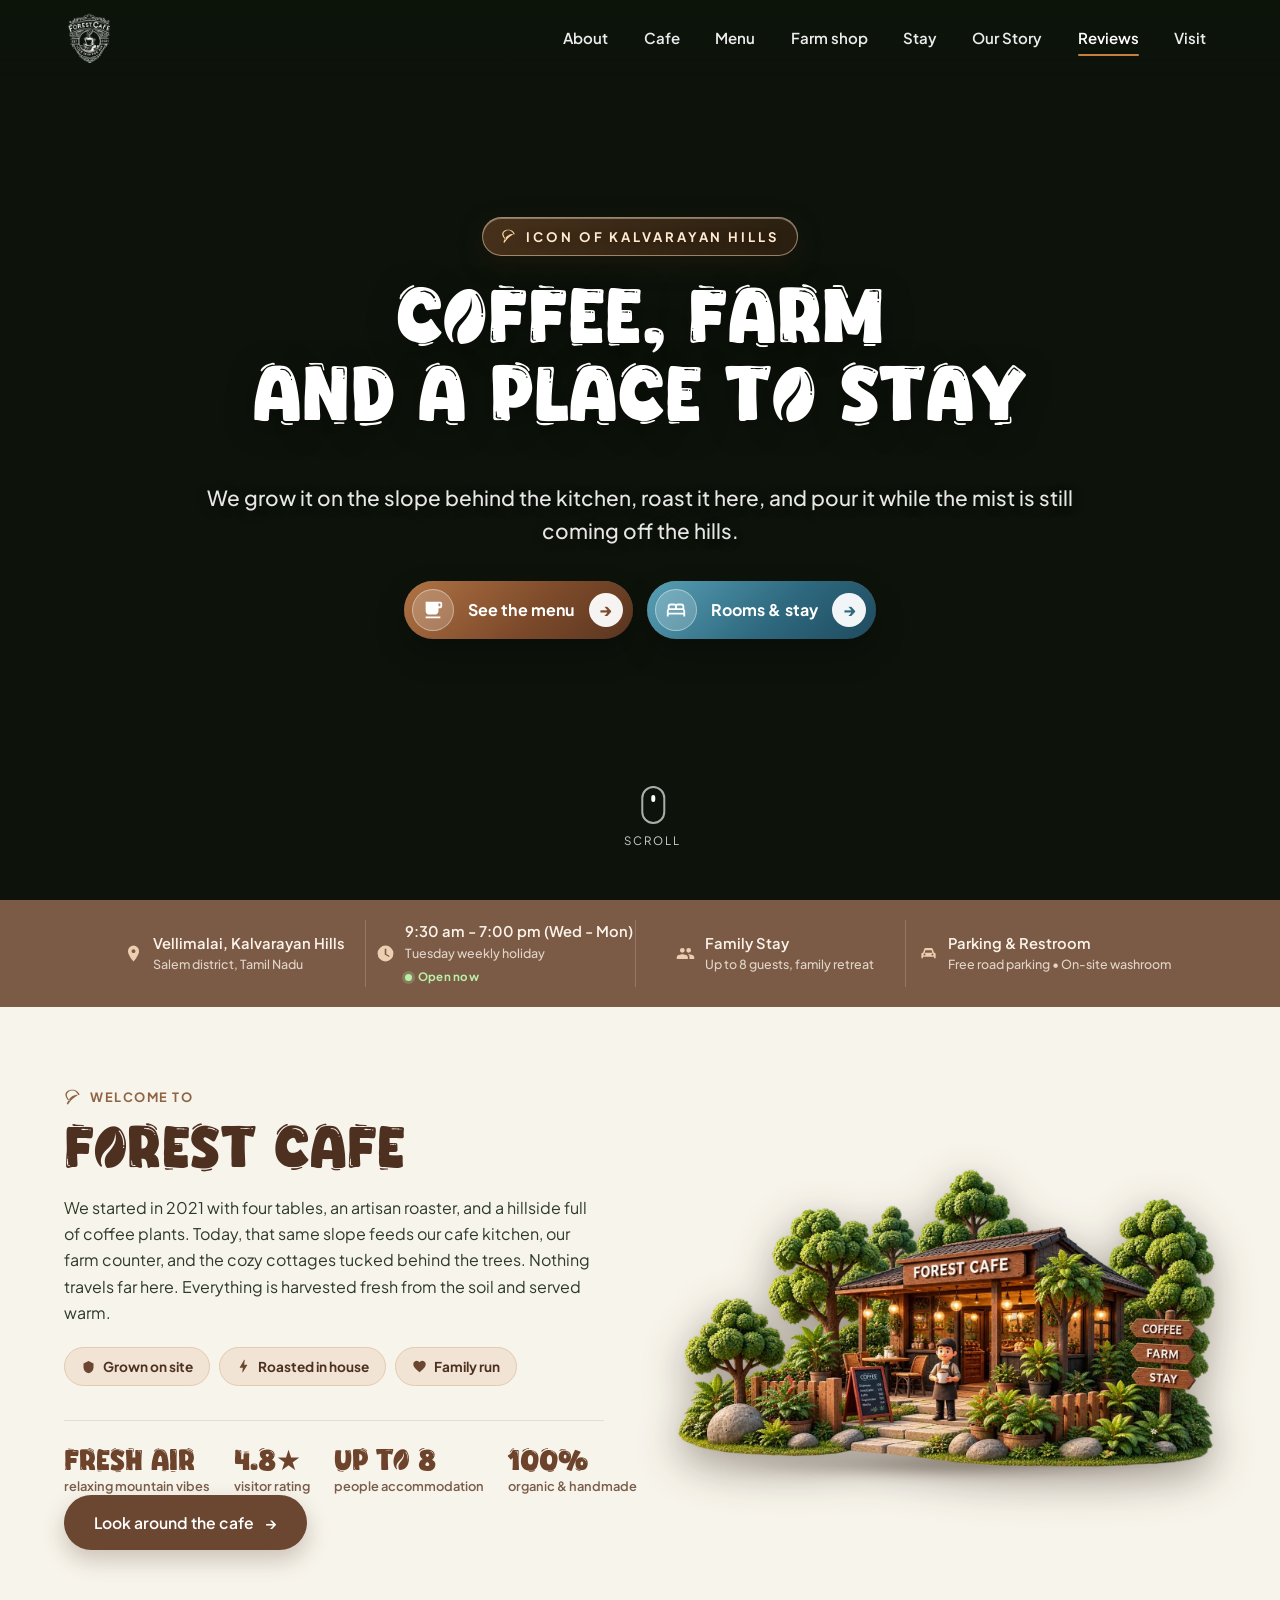
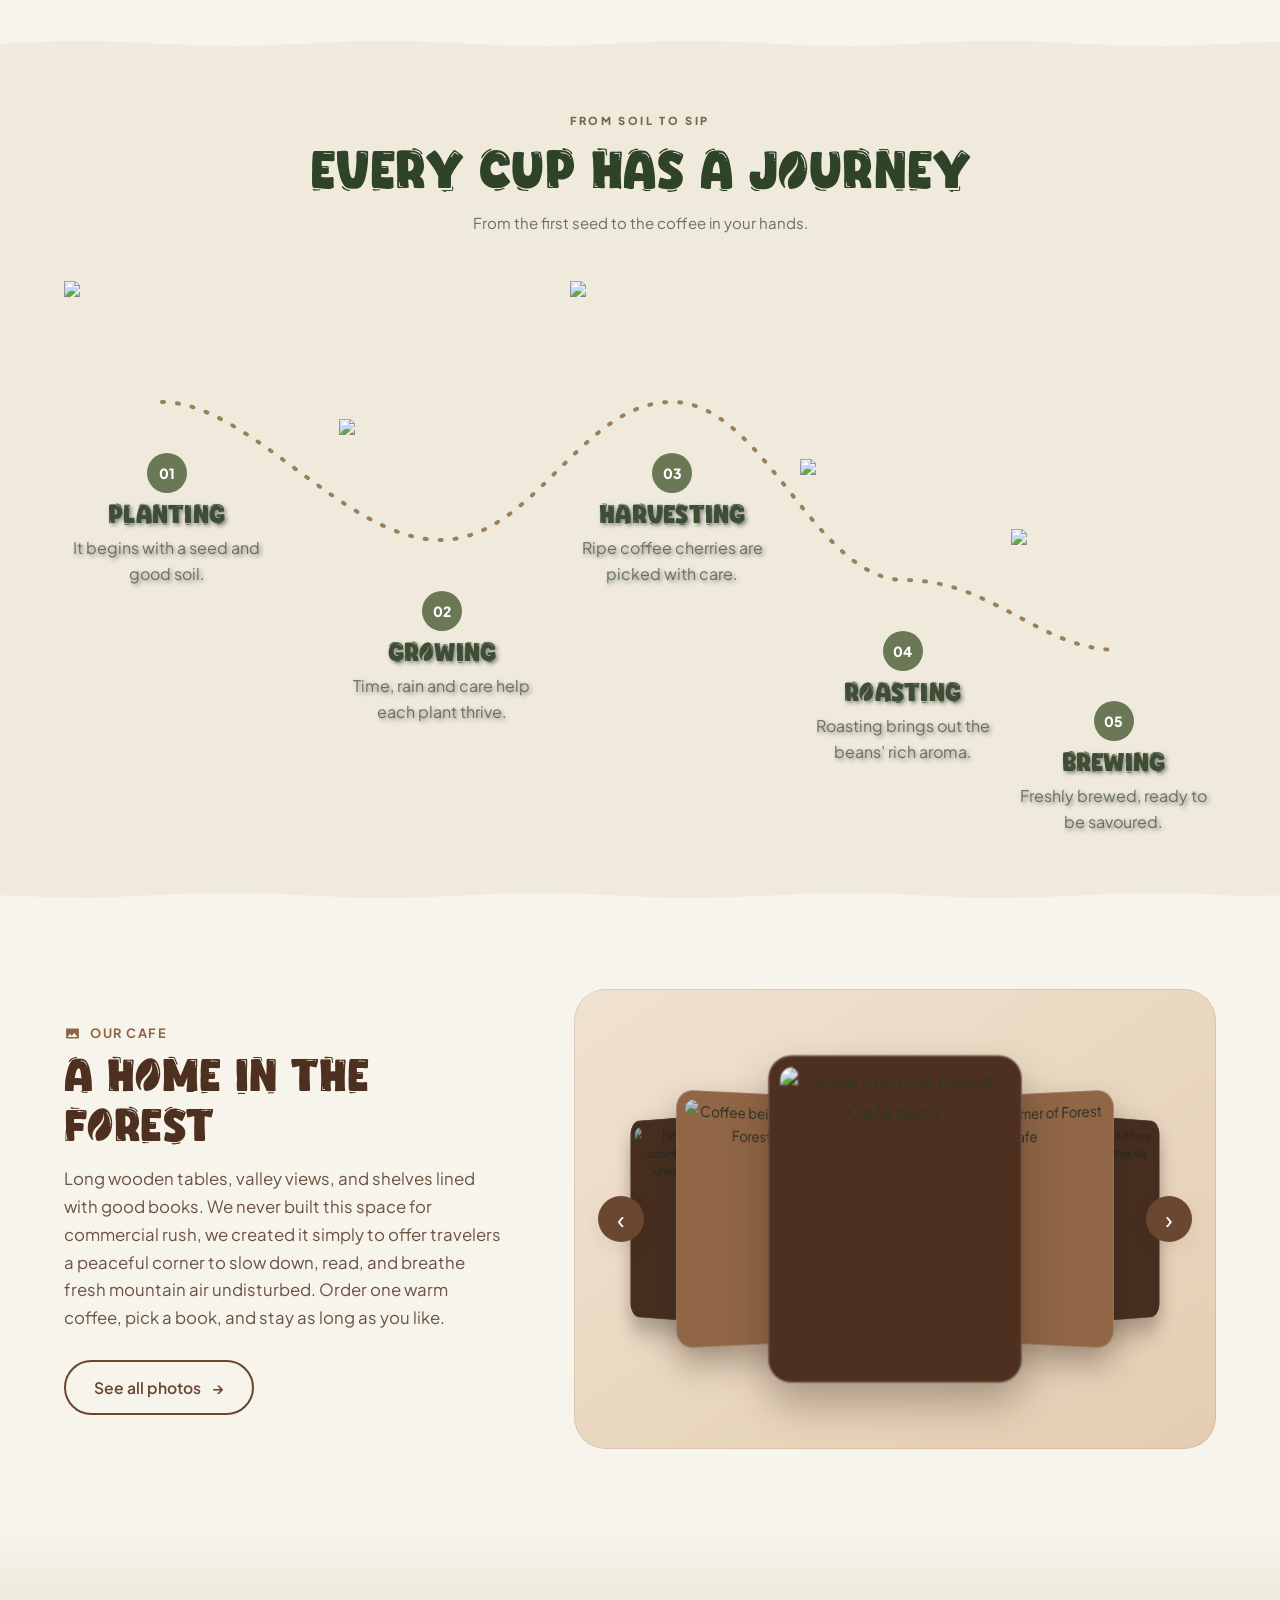
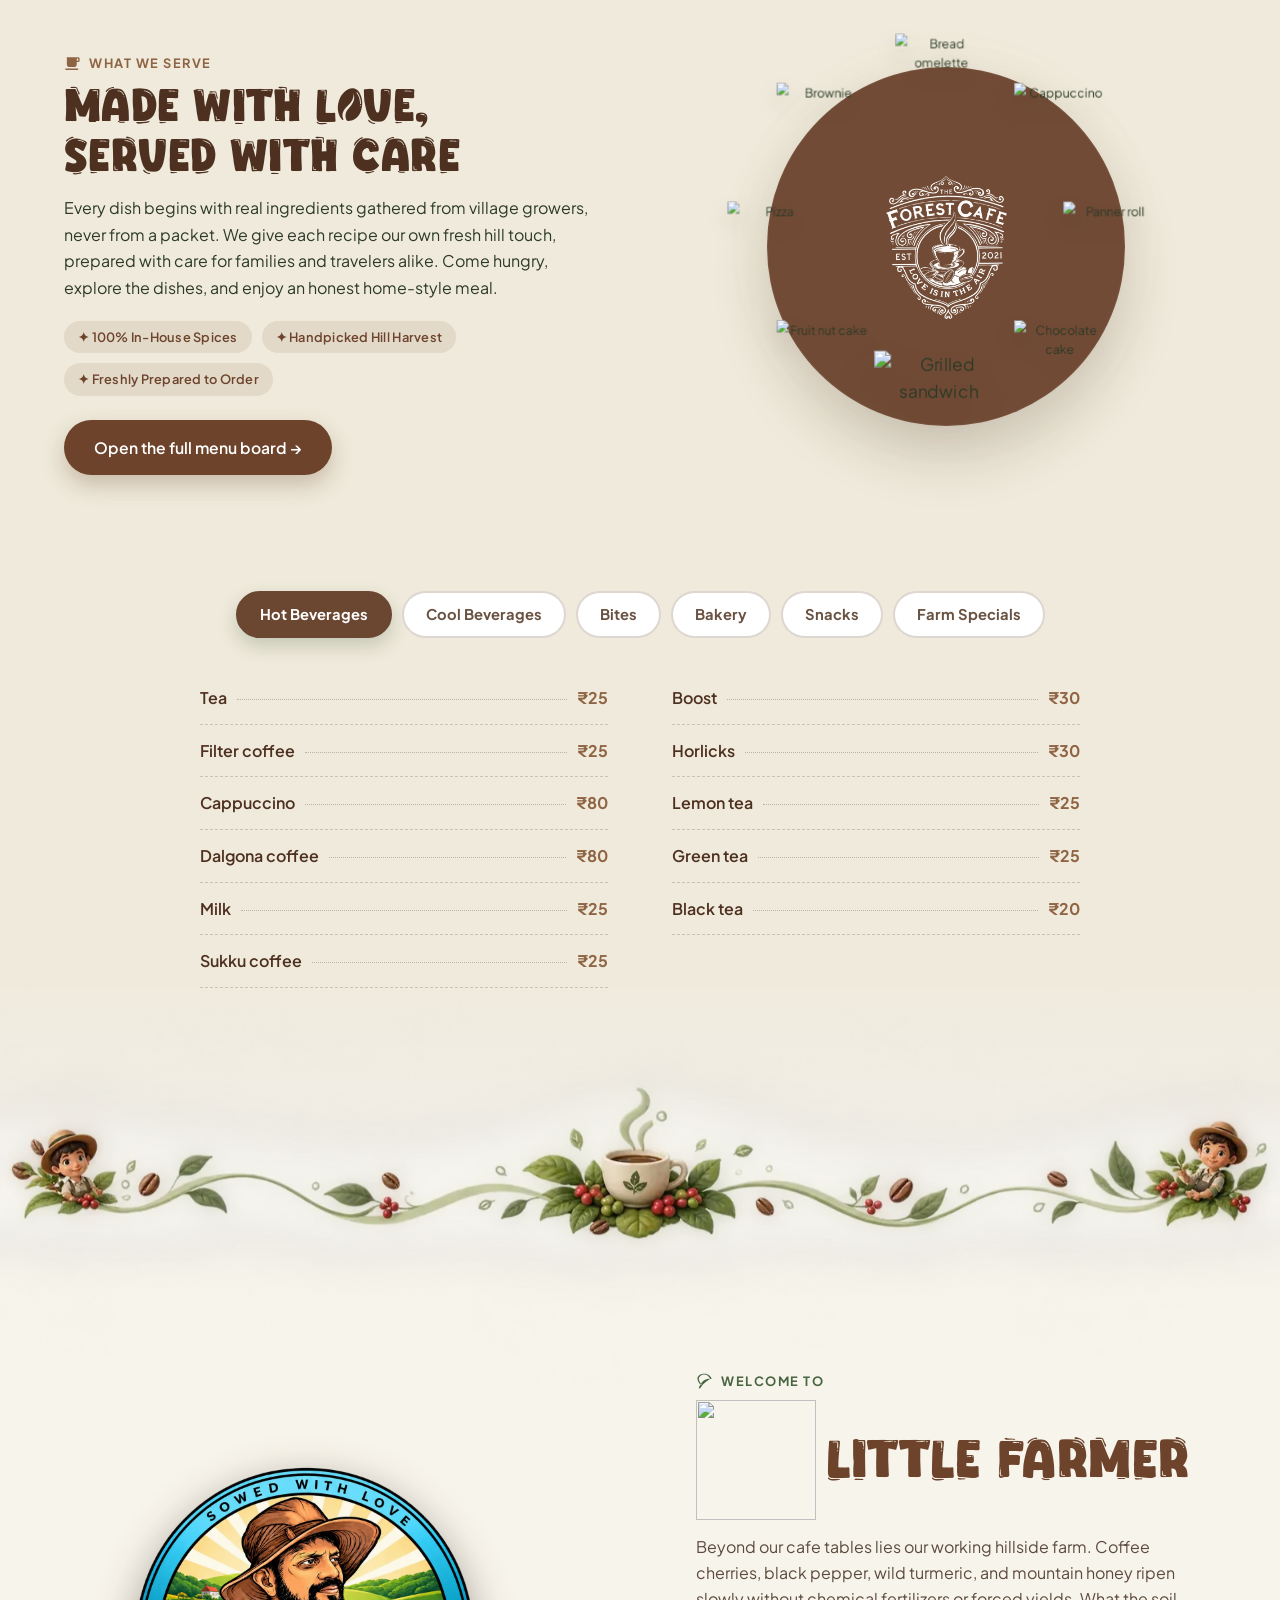
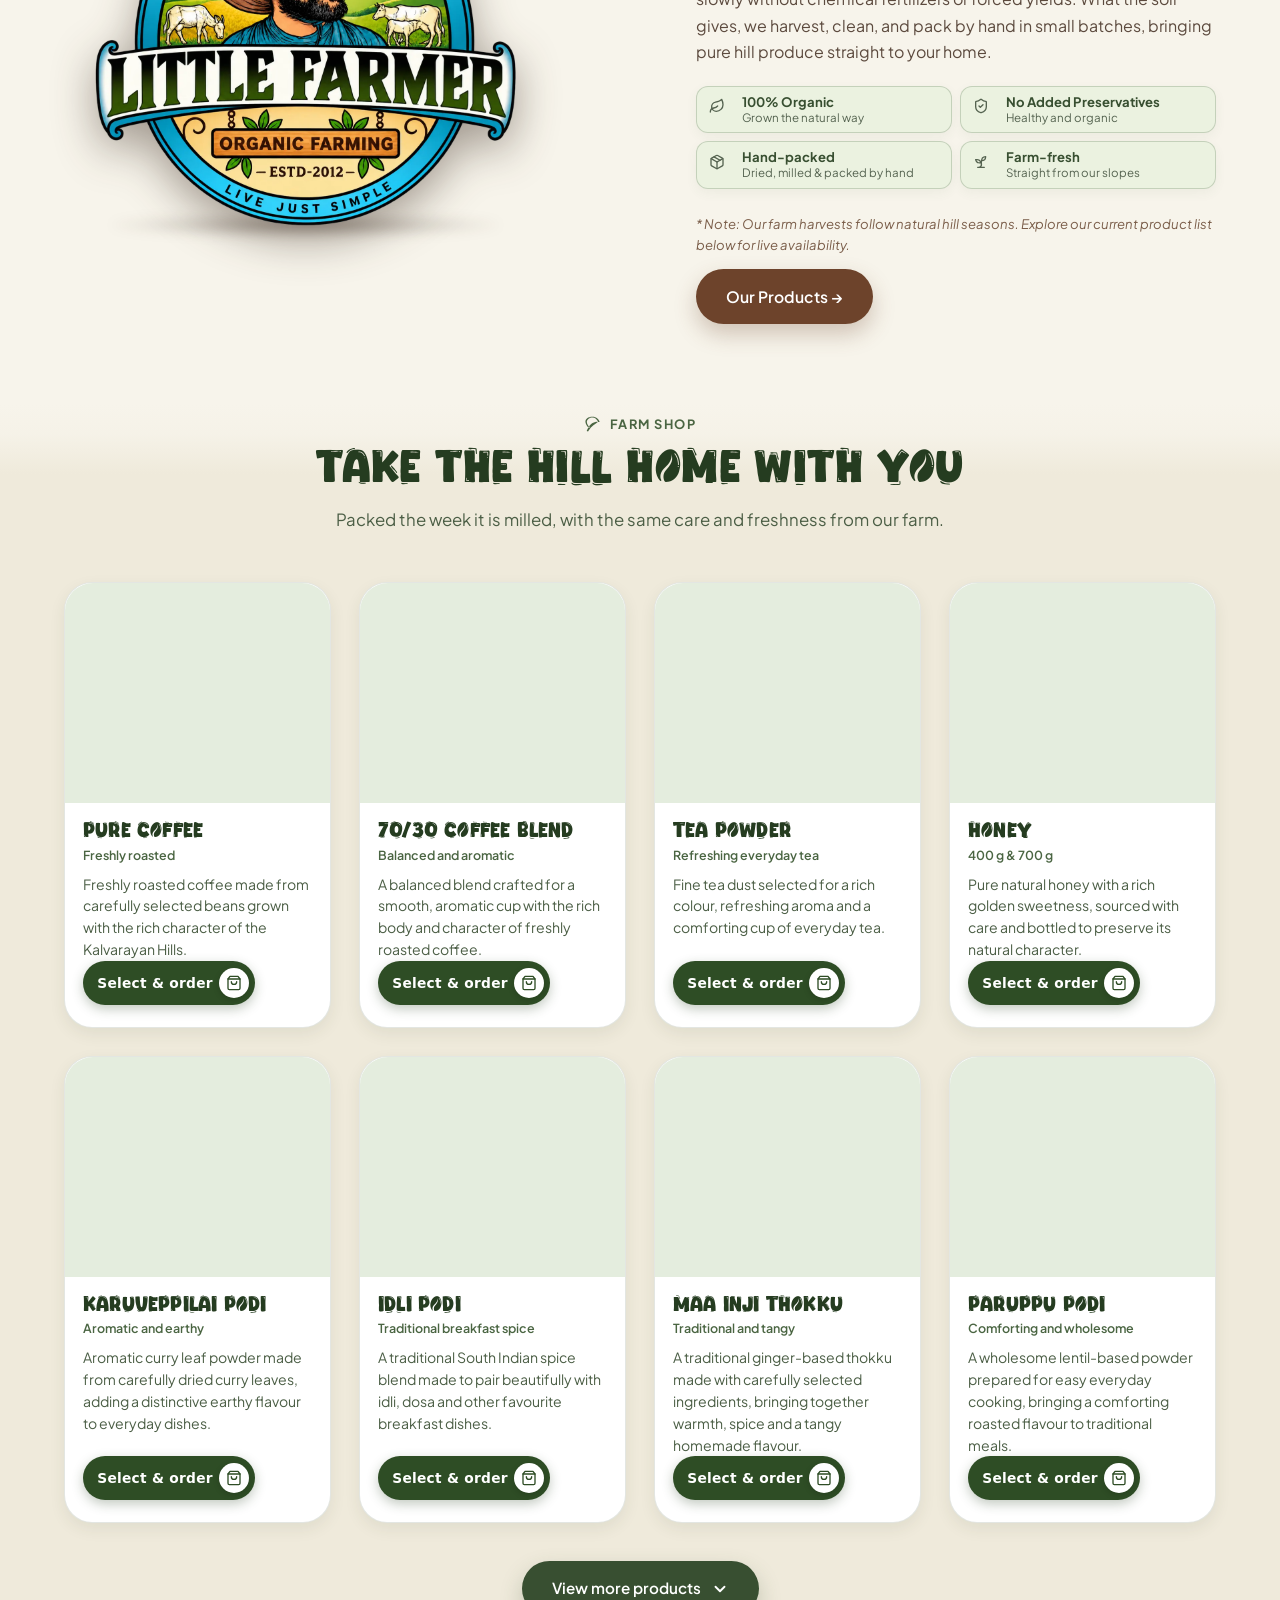
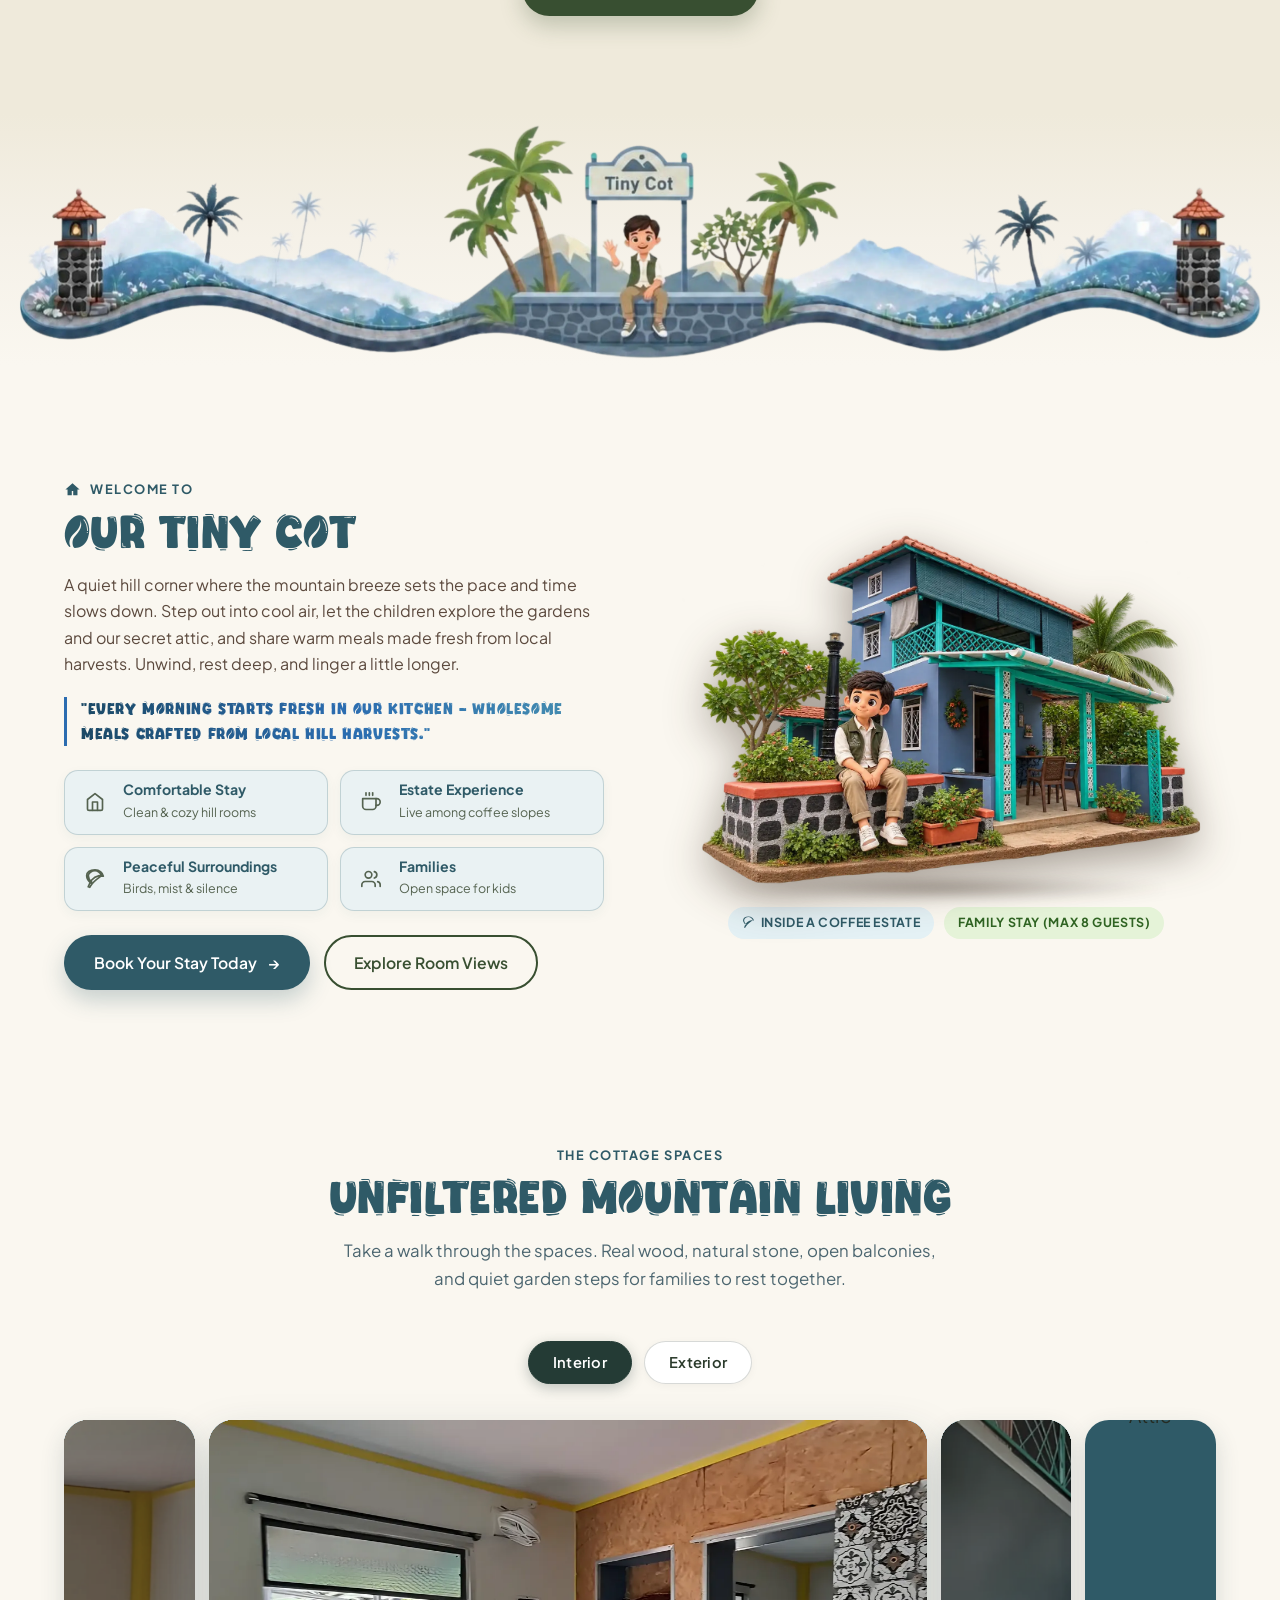
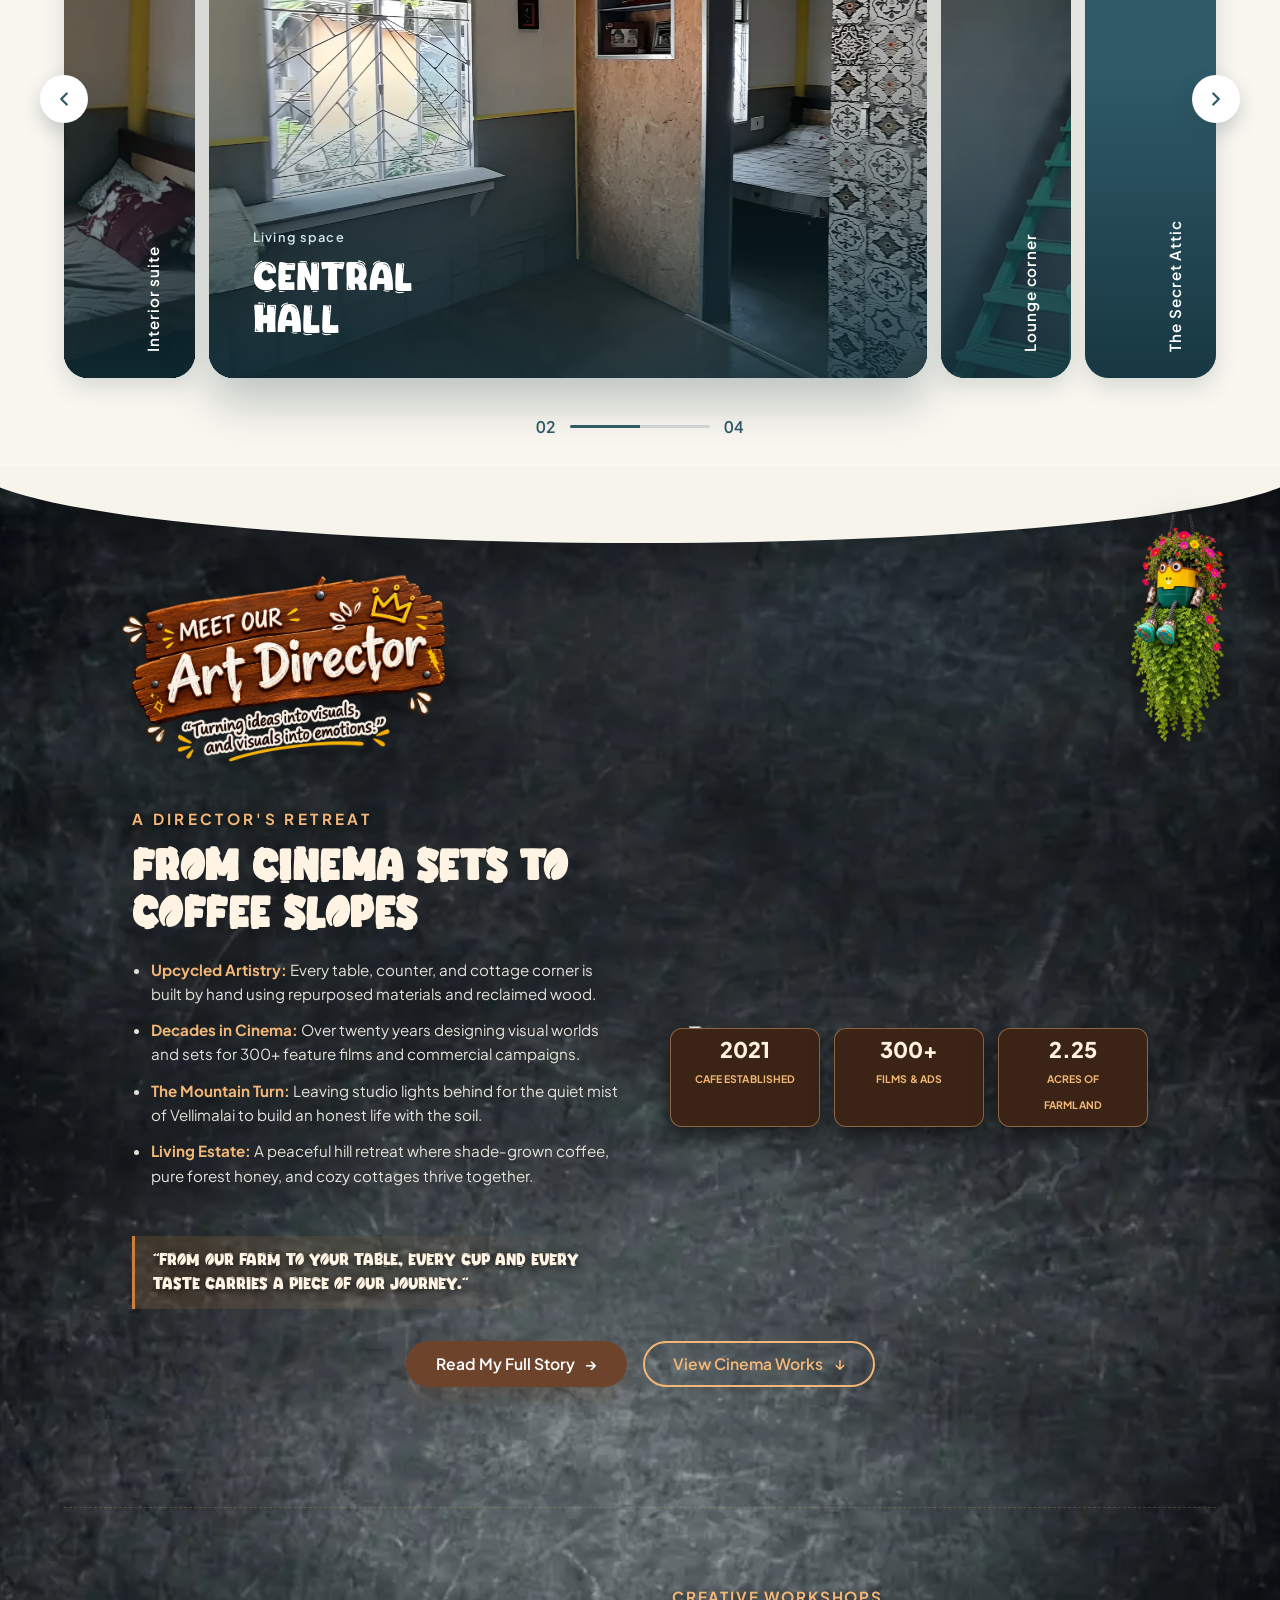
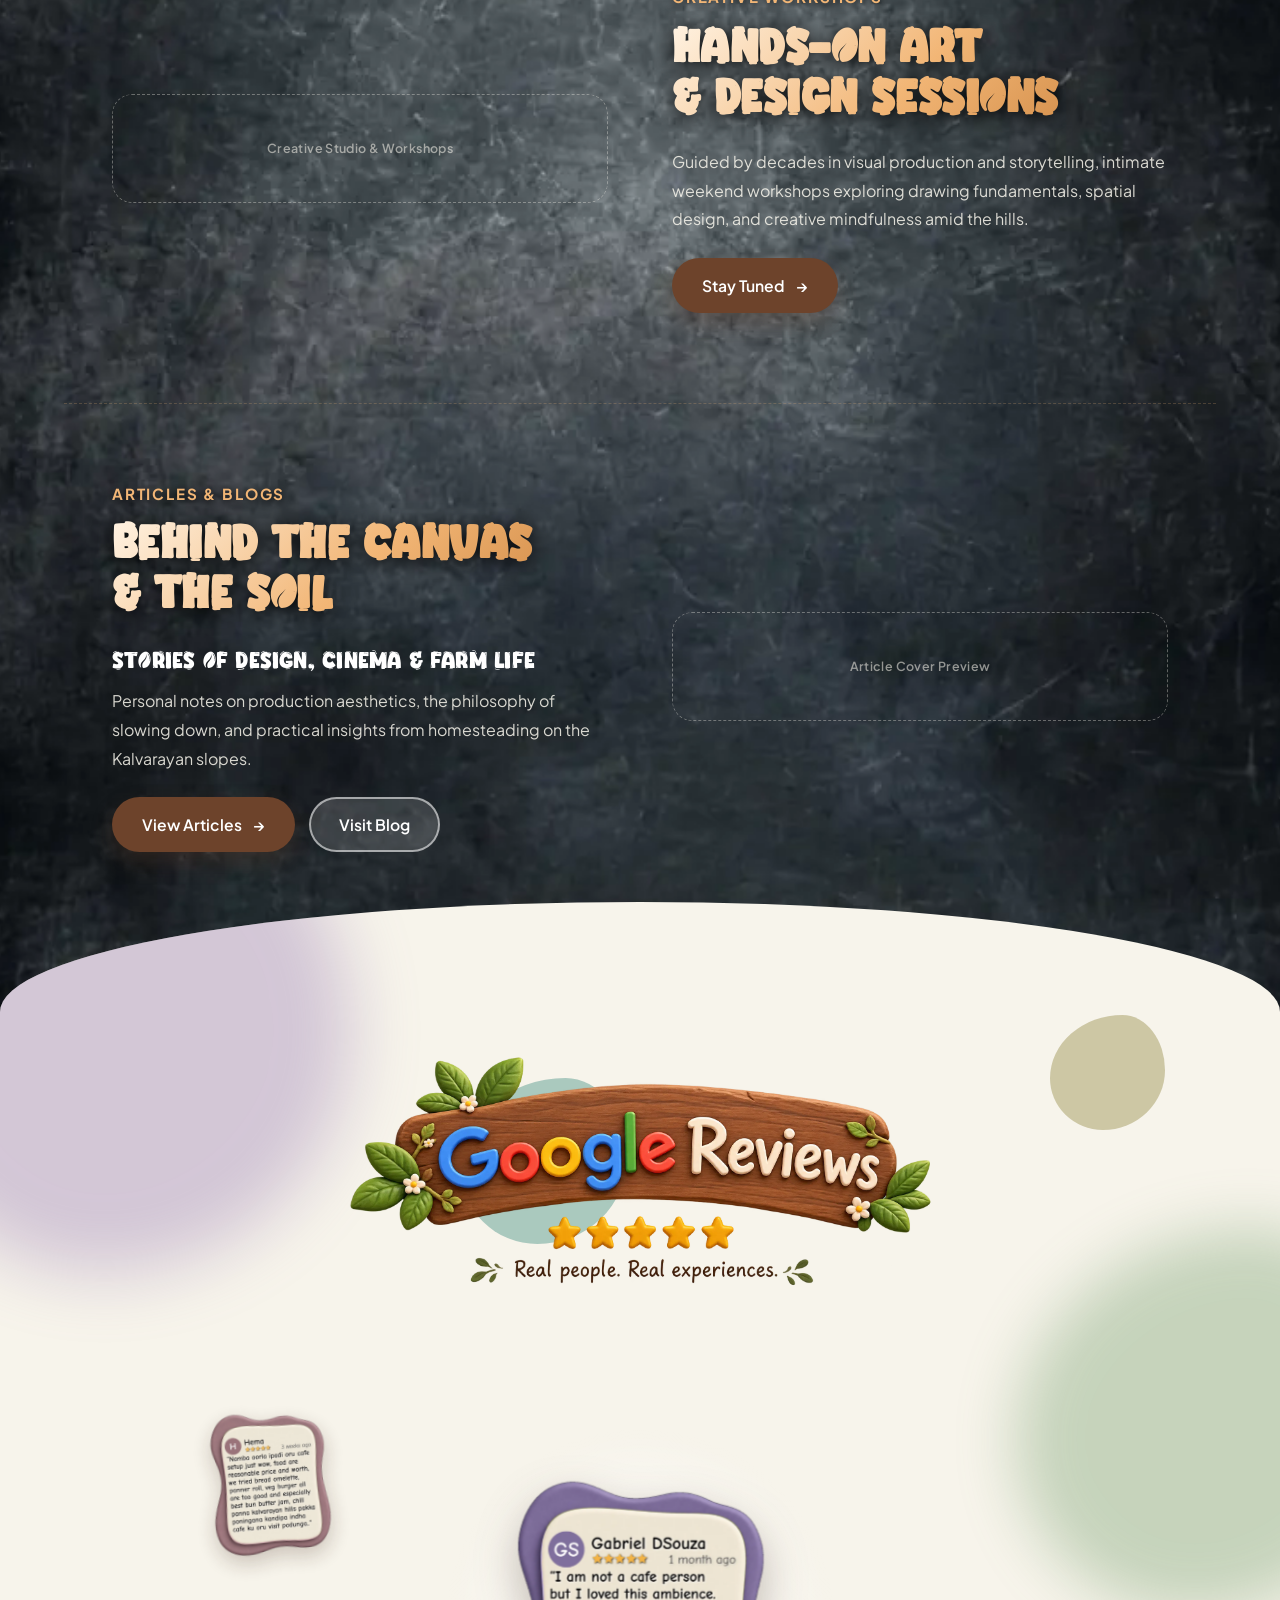
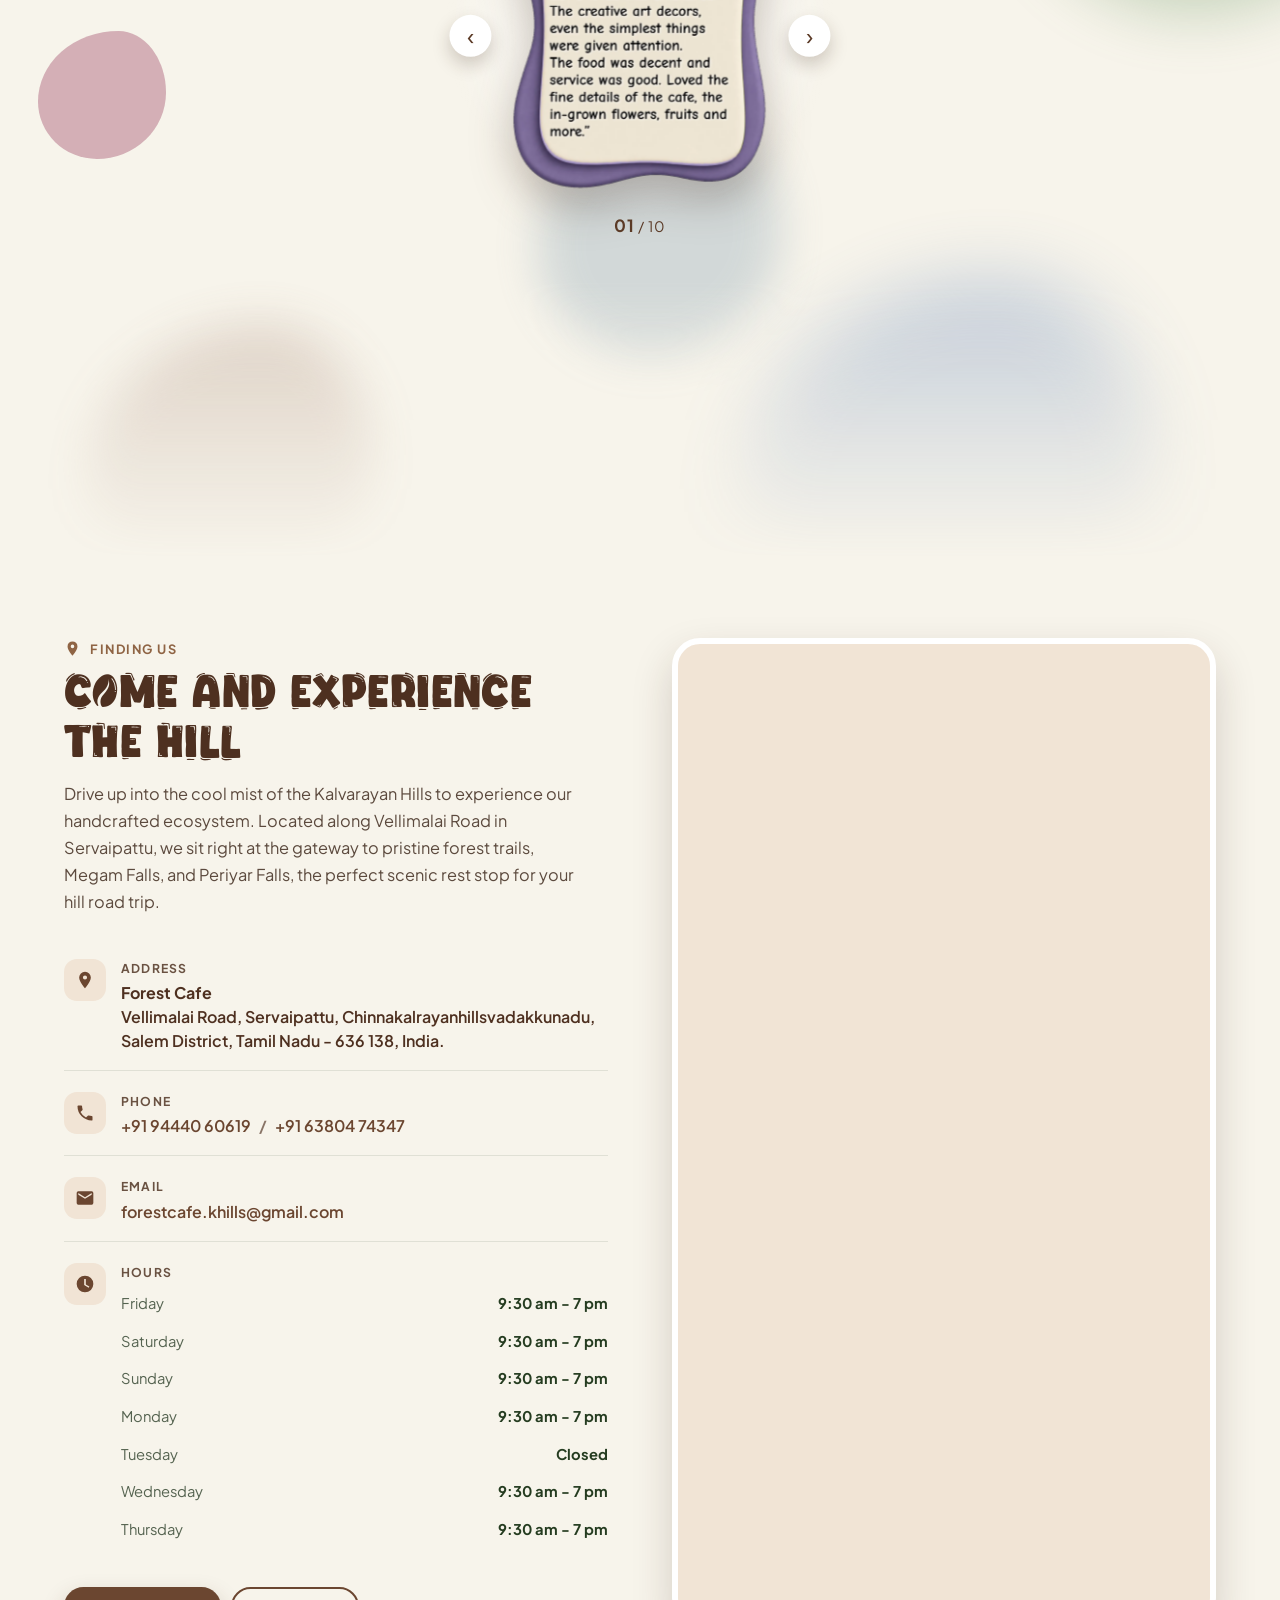
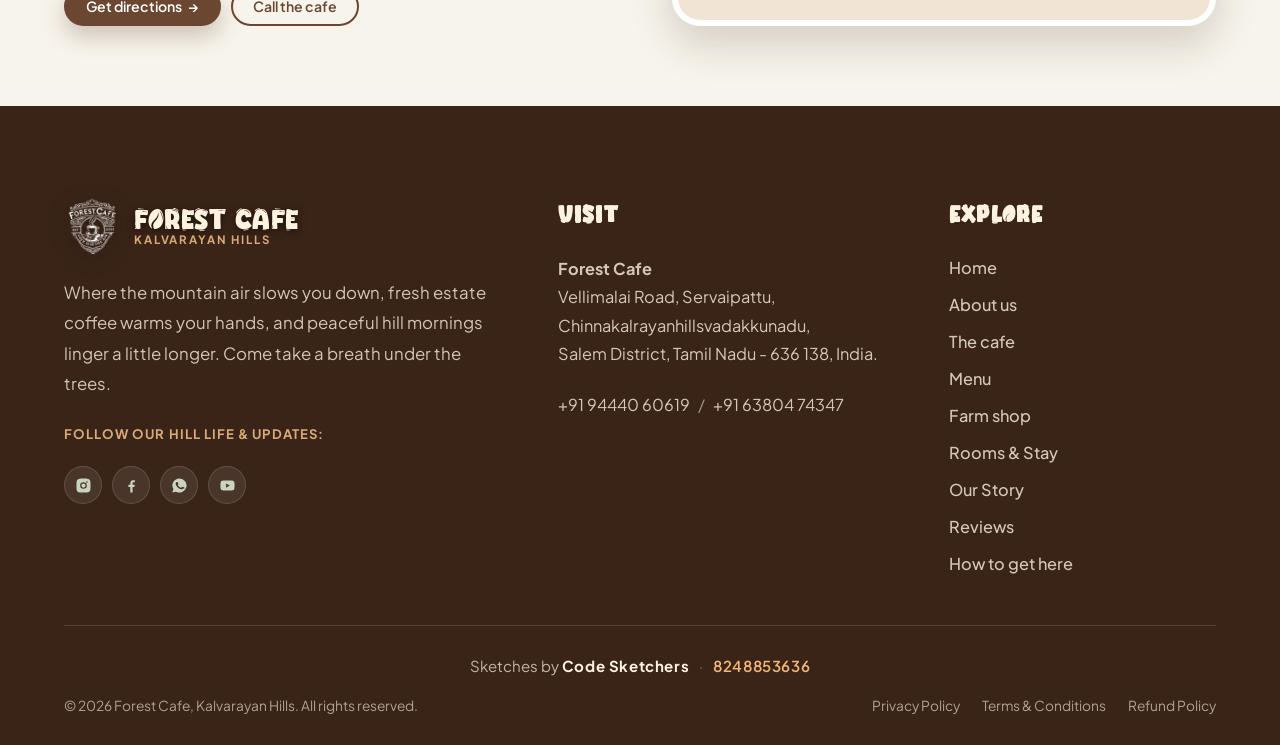
==== commit 8a16bf13: "poster added" ====
--- a/index.html
+++ b/index.html
@@ -1212,6 +1212,14 @@
                                             <span class="md-role">2014</span>
                                         </div>
                                     </div>
+
+                                     <div class="md-card" data-idx="6">
+                                        <div class="md-photo placeholder-movie-7"></div>
+                                        <div class="md-caption">
+                                            <h5 class="md-name">Porkkalam</h5>
+                                            <span class="md-role">2010</span>
+                                        </div>
+                                    </div>
                                 </div>
                             </div>
                         </div>
--- a/css/style.css
+++ b/css/style.css
@@ -718,16 +718,7 @@
 }
 
 .about-media::after {
-    content: "";
-    position: absolute;
-    left: 16%;
-    right: 16%;
-    bottom: -6%;
-    height: 20%;
-    background: radial-gradient(ellipse at center, rgba(0, 0, 0, 0.85) 0%, rgba(0, 0, 0, 0.62) 34%, rgba(0, 0, 0, 0.22) 58%, rgba(0, 0, 0, 0) 80%);
-    filter: blur(18px);
-    z-index: 0;
-    pointer-events: none;
+    display: none !important;
 }
 
 .about-copy {
@@ -741,11 +732,80 @@
     position: relative;
     z-index: 1;
     animation: float 5s ease-in-out infinite;
-    filter: none;
 }
 
 .about-media .floating-img {
-    filter: none;
+    filter: drop-shadow(0 14px 22px rgba(45, 28, 16, 0.42));
+}
+
+/* ==========================================================================
+   Ground Contact Shadow & Silhouette Drop-Shadows (Diorama Effect)
+   Matches the 3D cafe island ground shadow across key section assets:
+   - item1.webp (About section cafe illustration)
+   - little-farmer.webp (Little Farmer organic farming emblem)
+   - item15.webp (Tiny Cot rooms cottage illustration)
+   ========================================================================== */
+
+/* Direct image drop-shadow to trace transparent WebP silhouettes */
+img[src*="item1.webp"],
+img[src*="item-1.webp"],
+img[src*="littlefarmer.webp"],
+img[src*="little-farmer.webp"],
+img[src*="item15.webp"],
+img[src*="item-15.webp"],
+.about-media .floating-img,
+.farm-media .farm-emblem-logo,
+.cot-media img,
+.has-ground-shadow > img,
+[class*="farmer-wrap"] > img,
+[class*="item-wrap"] > img {
+  filter: drop-shadow(0 14px 22px rgba(45, 28, 16, 0.42)) !important;
+  display: block !important;
+  position: relative !important;
+  z-index: 1 !important;
+}
+
+/* Grounding ellipse beneath the wrapper */
+.has-ground-shadow,
+[class*="farmer-wrap"],
+[class*="item-wrap"],
+.about-media.has-ground-shadow,
+.farm-media.has-ground-shadow,
+.cot-media.has-ground-shadow {
+  position: relative !important;
+  display: inline-flex !important;
+  justify-content: center !important;
+  align-items: center !important;
+  max-width: 100% !important;
+}
+
+.about-media .item-wrap {
+  width: 100% !important;
+  max-width: 560px !important;
+}
+
+.farm-media .farmer-wrap,
+.cot-media .item-wrap {
+  width: auto !important;
+  max-width: 100% !important;
+}
+
+.has-ground-shadow::after,
+[class*="farmer-wrap"]::after,
+[class*="item-wrap"]::after,
+.about-media.has-ground-shadow::after,
+.farm-media.has-ground-shadow::after,
+.cot-media.has-ground-shadow::after {
+  content: "" !important;
+  position: absolute !important;
+  bottom: -8px !important;
+  left: 10% !important;
+  width: 80% !important;
+  height: 22px !important;
+  background: radial-gradient(ellipse at center, rgba(42, 26, 15, 0.45) 0%, rgba(42, 26, 15, 0.15) 45%, transparent 75%) !important;
+  filter: blur(6px) !important;
+  z-index: 0 !important;
+  pointer-events: none !important;
 }
 
 @keyframes float {
@@ -816,7 +876,7 @@
     display: block;
     font-family: 'CoffeeTown', cursive, serif;
     font-size: clamp(1.4rem, 2.2vw, 2rem);
-    font-weight: 700;
+    font-weight:400;
     color: #6d432b !important; /* exact warm brown matching button and strip */
     line-height: 1;
     white-space: nowrap;
@@ -825,7 +885,7 @@
 .about-stats .stat-item span {
     display: block;
     font-size: 0.8rem;
-    color: #8c6d58 !important; /* soft coffee brown subtitle */
+    color: #7a5d49 !important; /* soft coffee brown subtitle - WCAG AA compliant */
     font-weight: 600;
     margin-top: 4px;
     line-height: 1.2;
@@ -1433,7 +1493,7 @@
     height: auto !important;
     display: block !important;
     object-fit: contain !important;
-    filter: drop-shadow(0 12px 28px rgba(38, 25, 18, 0.12));
+    filter: drop-shadow(0 14px 22px rgba(45, 28, 16, 0.42));
 }
 
 @media (max-width: 768px) {
@@ -1494,16 +1554,28 @@
 
 /* Hide products beyond the 8th item initially */
 
-.products-grid .product-card:nth-child(n+9) {
-    display: none;
+.products-grid:not(.is-expanded) .product-card:nth-child(n+9),
+.product-card.is-hidden,
+.product-card[data-collapsed="true"],
+.product-card.hidden-product,
+.product-card.shop-extra-item.collapsed {
+    display: none !important;
+    height: 0 !important;
+    margin: 0 !important;
+    padding: 0 !important;
+    border: none !important;
     opacity: 0;
     transform: translateY(20px);
 }
 
 /* When expanded, reveal remaining items with smooth staggered fade-in */
 
-.products-grid.is-expanded .product-card:nth-child(n+9) {
-    display: flex;
+.products-grid.is-expanded .product-card:nth-child(n+9),
+.product-card.is-visible,
+.product-card[data-collapsed="false"],
+.product-card.shop-extra-item:not(.collapsed) {
+    display: flex !important;
+    height: auto !important;
     animation: productReveal 0.45s cubic-bezier(0.25, 1, 0.5, 1) forwards;
 }
 
@@ -1558,9 +1630,12 @@
     border: 1px solid var(--line);
     border-radius: var(--radius-lg);
     padding: 0 0 22px; /* removed top/side padding */
-    overflow: hidden; /* keeps image inside rounded corners */
+    /* overflow: hidden removed — image rounding handled by .product-img-wrap;
+       removing here prevents bottom/side clipping of the CTA button on narrow viewports */
     display: flex;
     flex-direction: column;
+    box-sizing: border-box;
+    width: 100%;
     box-shadow: var(--shadow-sm);
     transition: transform 0.3s cubic-bezier(0.25, 1, 0.5, 1), box-shadow 0.3s ease;
 }
@@ -1730,6 +1805,27 @@
     text-transform: uppercase;
     color: var(--ink-mute);
     margin-bottom: 3px;
+}
+
+
+/* Contact & Footer Phone Links */
+.contact-phone-link {
+    display: inline-block;
+    white-space: nowrap;
+    color: inherit;
+    text-decoration: none;
+    transition: color 0.2s ease;
+}
+
+.contact-phone-link:hover {
+    color: var(--honey, #C9803A);
+}
+
+.phone-sep {
+    display: inline-block;
+    margin: 0 5px;
+    opacity: 0.65;
+    user-select: none;
 }
 
 .contact-value {
@@ -1982,6 +2078,60 @@
 
 body .stat-num { font-family: var(--font-display); font-weight: 500; }
 
+/* ==========================================================================
+   SHARED SECTION HEADER RHYTHM
+   ========================================================================== */
+
+/* Consistent eyebrow spacing */
+.eyebrow,
+.section-head .eyebrow,
+.farm-content .eyebrow,
+.cot-copy .eyebrow,
+.menu-copy .eyebrow {
+    margin-bottom: 8px !important;
+    display: inline-flex !important;
+    align-items: center !important;
+}
+
+/* Consistent headline spacing */
+.headline,
+.farm-heading,
+.cot-copy .headline,
+.menu-copy .headline {
+    margin-top: 0 !important;
+    margin-bottom: 14px !important;
+    line-height: 1.15 !important;
+}
+
+/* Consistent body description spacing */
+.about-desc,
+.menu-desc,
+.farm-desc,
+.stay-desc,
+.visit-desc,
+.lede {
+    margin-top: 0 !important;
+    margin-bottom: 20px !important;
+    line-height: 1.65 !important;
+}
+
+/* Consistent spacing above and below pills / chips / quotes */
+.pill-row,
+.menu-pills,
+.farm-features-grid,
+.cot-features-grid,
+.stay-quote {
+    margin-top: 0 !important;
+    margin-bottom: 24px !important;
+}
+
+/* Clean CTA button clearance */
+.about-copy > div[style*="margin-top"],
+.cot-cta-group,
+.hours-actions {
+    margin-top: 0 !important;
+}
+
 /* ---------- Header: logo only, no circle ---------- */
 
 .brand-logo { display: block; height: 50px; width: auto; object-fit: contain; }
@@ -2043,9 +2193,9 @@
 
 .theme-cafe a { color: var(--brn-700); }
 
-.theme-cafe .pill { color: var(--brn-700); background: var(--brn-100); border-color: var(--brn-200); }
-
-.theme-cafe .pill svg { fill: var(--brn-500); }
+.theme-cafe .pill { color: var(--brn-800, #4E3020); background: var(--brn-100, #F1E4D5); border-color: var(--brn-200, #E2CBB0); }
+
+.theme-cafe .pill svg { fill: var(--brn-700, #6B4630); }
 
 .theme-cafe .contact-icon { background: var(--brn-100); }
 
@@ -2256,7 +2406,9 @@
 /* White Circular Icon Container */
 .cta-pill-btn .cta-icon-wrap {
   position: absolute;
-  right: 6px;
+  top: 50%;
+  left: calc(100% - var(--icon-size) - 6px);
+  right: auto;
   width: var(--icon-size);
   height: var(--icon-size);
   border-radius: 50%;
@@ -2266,9 +2418,11 @@
   align-items: center;
   justify-content: center;
   box-shadow: 0 2px 6px rgba(0, 0, 0, 0.16);
-  z-index: 1;
-  transform: translateX(0) rotate(0deg);
-  transition: transform 500ms cubic-bezier(0.22, 1, 0.36, 1);
+  z-index: 2;
+  transform: translateY(-50%) rotate(0deg);
+  transition: 
+    left 500ms cubic-bezier(0.22, 1, 0.36, 1),
+    transform 500ms cubic-bezier(0.22, 1, 0.36, 1);
 }
 
 .cta-pill-btn .cta-icon-svg {
@@ -2278,37 +2432,52 @@
 }
 
 /* ==========================================================================
-   Hover State Transitions (on button hover or card hover)
+   Unified State Transitions (Hover, Active/Touch, Focus)
    ========================================================================== */
 .cta-pill-btn:hover,
-.product-card:hover .cta-pill-btn {
+.cta-pill-btn:active,
+.cta-pill-btn:focus,
+.product-card:hover .cta-pill-btn,
+.product-card:active .cta-pill-btn {
   background-color: var(--cta-bg-hover);
   box-shadow: 0 8px 20px var(--cta-shadow-hover);
 }
 
 /* 1. Sweep Diagonal Shine */
 .cta-pill-btn:hover .cta-shine,
-.product-card:hover .cta-pill-btn .cta-shine {
+.cta-pill-btn:active .cta-shine,
+.cta-pill-btn:focus .cta-shine,
+.product-card:hover .cta-pill-btn .cta-shine,
+.product-card:active .cta-pill-btn .cta-shine {
   left: 140%;
   transition: left 750ms ease-in-out;
 }
 
 /* 2. Swap Icon: Glide from Right to Left edge */
 .cta-pill-btn:hover .cta-icon-wrap,
-.product-card:hover .cta-pill-btn .cta-icon-wrap {
-  /* Translates across the button width to sit at the left edge */
-  transform: translateX(calc(-1 * (var(--btn-min-width) - var(--icon-size) - 12px)));
+.cta-pill-btn:active .cta-icon-wrap,
+.cta-pill-btn:focus .cta-icon-wrap,
+.product-card:hover .cta-pill-btn .cta-icon-wrap,
+.product-card:active .cta-pill-btn .cta-icon-wrap {
+  left: 6px;
+  transform: translateY(-50%) rotate(0deg);
 }
 
 /* 3. Swap Label: Shift rightward to take the icon's spot */
 .cta-pill-btn:hover .cta-label,
-.product-card:hover .cta-pill-btn .cta-label {
+.cta-pill-btn:active .cta-label,
+.cta-pill-btn:focus .cta-label,
+.product-card:hover .cta-pill-btn .cta-label,
+.product-card:active .cta-pill-btn .cta-label {
   transform: translateX(14px);
 }
 
 /* 4. Subtle Shopping Bag Cart Tilt */
 .cta-pill-btn:hover .cta-icon-svg,
-.product-card:hover .cta-pill-btn .cta-icon-svg {
+.cta-pill-btn:active .cta-icon-svg,
+.cta-pill-btn:focus .cta-icon-svg,
+.product-card:hover .cta-pill-btn .cta-icon-svg,
+.product-card:active .cta-pill-btn .cta-icon-svg {
   transform: rotate(15deg) scale(1.08);
 }
 
@@ -2329,18 +2498,6 @@
   opacity: 0.6;
   cursor: not-allowed;
   pointer-events: none;
-}
-
-/* Mobile Screens */
-@media (max-width: 480px) {
-  .cta-pill-btn {
-    --btn-height: 42px;
-    --btn-min-width: 156px;
-    --icon-size: 28px;
-    padding: 0 12px;
-    margin: auto 10px 0;
-    width: calc(100% - 20px);
-  }
 }
 
 .pm {
@@ -2906,27 +3063,210 @@
 
 #cafe::after { height: 50px; bottom: -50px; }
 
-.product-img-wrap { height: 150px; margin-bottom: 12px; }
-
-.product-title, .product-weight, .product-desc { margin-left: 13px; margin-right: 13px; }
-
-.product-title { font-size: 1.05rem; }
-
-.product-weight { font-size: .72rem; }
-
-.product-desc { font-size: .78rem; line-height: 1.5; display: -webkit-box; -webkit-line-clamp: 4; line-clamp: 4; -webkit-box-orient: vertical; overflow: hidden; flex: 0 1 auto; margin-top: 6px; }
-
-.product-card { padding-bottom: 16px; border-radius: 22px; }
-
-.product-img-wrap { border-radius: 22px 22px 0 0; }
-
-.products-grid.is-expanded .product-card:last-child:nth-child(odd) { grid-column: 1 / -1; justify-self: center; width: calc(50% - 7px); }
-
-.product-card { justify-content: flex-start; }
-
-.product-desc { margin-bottom: 12px; }
-
-.shop-toggle-wrap { margin-top: 28px; }
+/* Reset Odd/Featured Product Cards (e.g. Avocado) so every card is a uniform single grid cell */
+.product-card,
+.products-grid > *,
+.product-card.featured,
+.product-card:last-child,
+.products-grid.is-expanded .product-card:last-child:nth-child(odd),
+body .products-grid.is-expanded .product-card:last-child:nth-child(odd) {
+    grid-column: auto !important;
+    justify-self: stretch !important;
+    width: 100% !important;
+    max-width: 100% !important;
+}
+
+.product-card {
+    display: flex !important;
+    flex-direction: column !important;
+    height: 100% !important;
+    justify-content: flex-start !important;
+    padding-bottom: 14px !important;
+    border-radius: 18px !important;
+    box-sizing: border-box !important;
+}
+
+/* Fixed height for image to keep all photos uniform */
+.product-card .product-img-wrap,
+.product-card img.product-img {
+    height: 160px !important;
+    width: 100% !important;
+    object-fit: cover !important;
+    border-radius: 14px 14px 0 0 !important;
+    margin-bottom: 8px !important;
+}
+
+.product-card .product-img-wrap img {
+    height: 100% !important;
+    width: 100% !important;
+    object-fit: cover !important;
+    display: block !important;
+}
+
+/* Content area flex wrapper */
+.product-card .product-info,
+.product-card .card-body {
+    display: flex !important;
+    flex-direction: column !important;
+    flex-grow: 1 !important;
+    padding: 10px 8px 12px !important;
+}
+
+/* Uniform text heights so 1-line and 2-line titles don't push buttons unevenly */
+.product-card .product-title,
+.product-card h3,
+.product-card h4 {
+    min-height: 2.2em !important;
+    display: -webkit-box !important;
+    -webkit-line-clamp: 2 !important;
+    line-clamp: 2 !important;
+    -webkit-box-orient: vertical !important;
+    overflow: hidden !important;
+    margin-bottom: 4px !important;
+    margin-left: 12px !important;
+    margin-right: 12px !important;
+    font-size: 1.02rem !important;
+    line-height: 1.25 !important;
+}
+
+.product-card .product-weight {
+    margin-left: 12px !important;
+    margin-right: 12px !important;
+    font-size: 0.72rem !important;
+}
+
+.product-card .product-desc,
+.product-card p {
+    min-height: 1.8em !important;
+    margin-bottom: 10px !important;
+}
+
+.product-card [hidden],
+.product-card .product-price[hidden] {
+    display: none !important;
+}
+
+/* Push button to the very bottom baseline of the card */
+.product-card .btn-order,
+.product-card .select-order-btn,
+.product-card a[href*="order"],
+.product-card button,
+.product-card .cta-pill-btn {
+    margin-top: auto !important;
+    margin-left: auto !important;
+    margin-right: auto !important;
+    margin-bottom: 0 !important;
+    width: calc(100% - 16px) !important;
+}
+
+  /* Ensure the products container adjusts dynamically to visible children */
+  #farm-shop .products-grid,
+  #shop .products-grid,
+  .products-grid {
+    min-height: auto !important;
+    height: auto !important;
+    margin-bottom: 12px !important;
+    padding-bottom: 0 !important;
+  }
+
+  /* Collapsed products must have zero layout footprint */
+  .products-grid:not(.is-expanded) .product-card:nth-child(n+9),
+  .product-card.is-hidden,
+  .product-card[data-collapsed="true"],
+  .product-card.hidden-product,
+  .product-card.shop-extra-item.collapsed {
+    display: none !important;
+    height: 0 !important;
+    margin: 0 !important;
+    padding: 0 !important;
+    border: none !important;
+  }
+
+  /* Expanded state restores proper flex layout */
+  .products-grid.is-expanded .product-card:nth-child(n+9),
+  .product-card.is-visible,
+  .product-card[data-collapsed="false"],
+  .product-card.shop-extra-item:not(.collapsed) {
+    display: flex !important;
+    height: auto !important;   /* was 100%: it made the extra cards shorter and the button touched the card edge */
+  }
+
+  /* Clean spacing between visible grid, toggle button, and ribbon */
+  .shop-toggle-wrap,
+  #shopToggleBtn,
+  #toggleProductsBtn,
+  .products-toggle-container {
+    margin: 16px auto 20px auto !important;
+    display: flex !important;
+    justify-content: center !important;
+    width: 100% !important;
+    position: relative !important;
+    z-index: 2 !important;
+  }
+
+  #farm-shop,
+  #shop,
+  .farm-shop-section,
+  .theme-farm {
+    min-height: auto !important;
+    padding-bottom: 24px !important;
+  }
+
+  .hill-ribbon,
+  .resort-ribbon,
+  .farm-bottom-art,
+  .hill-retreat-divider,
+  .hill-retreat-ribbon-img {
+    margin-top: 8px !important;
+  }
+
+  .hill-retreat-divider {
+    padding: 10px 0 !important;
+  }
+
+  /* Add tactile tap feedback on mobile */
+  .product-card .btn-order:active,
+  .product-card .select-order-btn:active,
+  .product-card button:active,
+  .product-card .cta-pill-btn:active {
+    transform: scale(0.96) !important;
+    transition: transform 0.1s ease !important;
+  }
+
+  /* Enable button shimmer/flash on touch tap & hover */
+  .product-card .btn-order::after,
+  .product-card .select-order-btn::after,
+  .product-card button::after {
+    content: "" !important;
+    position: absolute !important;
+    top: 0 !important;
+    left: -100% !important;
+    width: 100% !important;
+    height: 100% !important;
+    background: linear-gradient(
+      115deg,
+      transparent 0%,
+      rgba(255, 255, 255, 0.4) 50%,
+      transparent 100%
+    ) !important;
+    pointer-events: none !important;
+    z-index: 2 !important;
+    transition: transform 0.6s ease-in-out !important;
+  }
+
+  .product-card .btn-order:hover::after,
+  .product-card .btn-order:active::after,
+  .product-card .select-order-btn:hover::after,
+  .product-card .select-order-btn:active::after,
+  .product-card button:hover::after,
+  .product-card button:active::after {
+    transform: translateX(200%) !important;
+    transition: transform 0.6s ease-in-out !important;
+  }
+
+  .product-card .cta-pill-btn::after {
+    display: none !important;
+  }
 
 /* product popup → bottom sheet */
 
@@ -2989,7 +3329,7 @@
 
 body .btn { padding: 12px 22px; }
 
-.products-grid .product-card .product-img-wrap { height: 138px; }
+.products-grid .product-card .product-img-wrap { height: 160px !important; }
 
 .photo-card { width: 156px; }
 
@@ -2998,6 +3338,260 @@
 .photo-card.pos-1 { transform: translateX(-90px) translateZ(-30px) rotateY(28deg) scale(.88); }
 
 .photo-card.pos-3 { transform: translateX(90px) translateZ(-30px) rotateY(-28deg) scale(.88); }
+
+  /* Ground contact shadow scaling on small screens */
+  .has-ground-shadow::after,
+  [class*="farmer-wrap"]::after,
+  [class*="item-wrap"]::after {
+    bottom: -6px !important;
+    height: 18px !important;
+    filter: blur(5px) !important;
+  }
+
+  .product-card {
+    padding-bottom: 14px !important;
+  }
+
+  .product-card .btn-order,
+  .product-card .select-order-btn,
+  .product-card a[href*="order"],
+  .product-card button,
+  .product-card .cta-pill-btn {
+    --btn-height: 36px !important;
+    --btn-min-width: 0 !important;
+    --icon-size: 26px !important;
+    position: relative !important;
+    display: inline-flex !important;
+    align-items: center !important;
+    justify-content: center !important;
+    gap: 0 !important;
+    padding: 0 8px !important;
+    border-radius: 999px !important;
+    width: calc(100% - 16px) !important;
+    max-width: 100% !important;
+    min-width: 0 !important;
+    height: var(--btn-height) !important;
+    min-height: var(--btn-height) !important;
+    margin: auto auto 0 !important;
+    white-space: nowrap !important;
+    box-sizing: border-box !important;
+    align-self: center !important;
+    overflow: hidden !important;
+    cursor: pointer !important;
+    -webkit-tap-highlight-color: transparent !important;
+    transition: background-color 0.4s ease, box-shadow 0.45s ease, transform 0.15s ease !important;
+  }
+
+  .product-card button .cta-label,
+  .product-card .cta-pill-btn .cta-label {
+    font-size: 0.76rem !important;
+    font-weight: 600 !important;
+    letter-spacing: 0.01em !important;
+    white-space: nowrap !important;
+    color: #ffffff !important;
+    z-index: 1 !important;
+    transform: translateX(-10px) !important;
+    transition: transform 450ms cubic-bezier(0.22, 1, 0.36, 1) !important;
+  }
+
+  .product-card button .cta-icon-wrap,
+  .product-card .cta-pill-btn .cta-icon-wrap {
+    position: absolute !important;
+    top: 50% !important;
+    left: calc(100% - var(--icon-size, 26px) - 5px) !important;
+    right: auto !important;
+    width: var(--icon-size, 26px) !important;
+    height: var(--icon-size, 26px) !important;
+    border-radius: 50% !important;
+    background-color: #ffffff !important;
+    color: #2e4d25 !important;
+    display: flex !important;
+    align-items: center !important;
+    justify-content: center !important;
+    box-shadow: 0 2px 5px rgba(0, 0, 0, 0.16) !important;
+    z-index: 2 !important;
+    transform: translateY(-50%) rotate(0deg) !important;
+    transition: left 450ms cubic-bezier(0.22, 1, 0.36, 1), transform 450ms cubic-bezier(0.22, 1, 0.36, 1) !important;
+  }
+
+  .product-card button .cta-icon-svg,
+  .product-card .cta-pill-btn .cta-icon-svg,
+  .product-card .btn-order svg,
+  .product-card button svg,
+  .product-card .cta-pill-btn svg {
+    display: block !important;
+    width: 14px !important;
+    height: 14px !important;
+    stroke: #2e4d25 !important;
+    fill: none !important;
+    flex-shrink: 0 !important;
+    transform: rotate(0deg) scale(1) !important;
+    transition: transform 400ms cubic-bezier(0.22, 1, 0.36, 1) !important;
+  }
+
+  .product-card button .cta-shine,
+  .product-card .cta-pill-btn .cta-shine {
+    display: block !important;
+    position: absolute !important;
+    top: 0 !important;
+    left: -120% !important;
+    width: 80% !important;
+    height: 100% !important;
+    background: linear-gradient(
+      115deg,
+      transparent 0%,
+      rgba(255, 255, 255, 0) 30%,
+      rgba(255, 255, 255, 0.45) 50%,
+      rgba(255, 255, 255, 0.7) 70%,
+      transparent 100%
+    ) !important;
+    transform: skewX(-20deg) !important;
+    pointer-events: none !important;
+    z-index: 3 !important;
+    transition: none !important;
+  }
+
+  /* Mobile Active & Hover Transitions */
+  .product-card button:hover,
+  .product-card button:active,
+  .product-card button:focus,
+  .product-card .cta-pill-btn:hover,
+  .product-card .cta-pill-btn:active,
+  .product-card .cta-pill-btn:focus,
+  .product-card:hover .cta-pill-btn,
+  .product-card:active .cta-pill-btn {
+    background-color: #233c1c !important;
+    box-shadow: 0 6px 16px rgba(35, 60, 28, 0.4) !important;
+  }
+
+  /* 1. Mobile Shine Sweep */
+  .product-card button:hover .cta-shine,
+  .product-card button:active .cta-shine,
+  .product-card button:focus .cta-shine,
+  .product-card .cta-pill-btn:hover .cta-shine,
+  .product-card .cta-pill-btn:active .cta-shine,
+  .product-card .cta-pill-btn:focus .cta-shine,
+  .product-card:hover .cta-pill-btn .cta-shine,
+  .product-card:active .cta-pill-btn .cta-shine {
+    left: 140% !important;
+    transition: left 0.6s ease-in-out !important;
+  }
+
+  /* 2. Mobile Icon Glide from Right to Left edge */
+  .product-card button:hover .cta-icon-wrap,
+  .product-card button:active .cta-icon-wrap,
+  .product-card button:focus .cta-icon-wrap,
+  .product-card .cta-pill-btn:hover .cta-icon-wrap,
+  .product-card .cta-pill-btn:active .cta-icon-wrap,
+  .product-card .cta-pill-btn:focus .cta-icon-wrap,
+  .product-card:hover .cta-pill-btn .cta-icon-wrap,
+  .product-card:active .cta-pill-btn .cta-icon-wrap {
+    left: 5px !important;
+    transform: translateY(-50%) rotate(0deg) !important;
+  }
+
+  /* 3. Mobile Label Shift to Right */
+  .product-card button:hover .cta-label,
+  .product-card button:active .cta-label,
+  .product-card button:focus .cta-label,
+  .product-card .cta-pill-btn:hover .cta-label,
+  .product-card .cta-pill-btn:active .cta-label,
+  .product-card .cta-pill-btn:focus .cta-label,
+  .product-card:hover .cta-pill-btn .cta-label,
+  .product-card:active .cta-pill-btn .cta-label {
+    transform: translateX(11px) !important;
+  }
+
+  /* 4. Mobile Shopping Bag Cart Tilt */
+  .product-card button:hover .cta-icon-svg,
+  .product-card button:active .cta-icon-svg,
+  .product-card button:focus .cta-icon-svg,
+  .product-card .cta-pill-btn:hover .cta-icon-svg,
+  .product-card .cta-pill-btn:active .cta-icon-svg,
+  .product-card .cta-pill-btn:focus .cta-icon-svg,
+  .product-card:hover .cta-pill-btn .cta-icon-svg,
+  .product-card:active .cta-pill-btn .cta-icon-svg {
+    transform: rotate(15deg) scale(1.08) !important;
+  }
+
+  /* Tactile Press */
+  .product-card .cta-pill-btn:active,
+  .product-card button:active {
+    transform: scale(0.96) !important;
+  }
+}
+
+/* ---------- ≤400 : very narrow phones (e.g. Galaxy A55, 360px logical) ---------- */
+
+@media (max-width: 400px) {
+  /* Prevent product cards from overflowing the viewport */
+  .product-card {
+    box-sizing: border-box !important;
+    width: 100% !important;
+    max-width: 100% !important;
+    overflow: visible !important;
+  }
+
+  /* Tighten product text margins so cards don't overflow at 360px */
+  .product-title, .product-weight, .product-desc {
+    margin-left: 10px !important;
+    margin-right: 10px !important;
+  }
+
+  .product-title { font-size: 0.9rem !important; }
+  .product-weight { font-size: 0.66rem !important; }
+
+  /* Compact button styling for 360px width viewports */
+  .product-card .btn-order,
+  .product-card .select-order-btn,
+  .product-card a[href*="order"],
+  .product-card button,
+  .product-card .cta-pill-btn {
+    --icon-size: 24px !important;
+    --btn-height: 34px !important;
+    padding: 0 6px !important;
+  }
+
+  .product-card button .cta-label,
+  .product-card .cta-pill-btn .cta-label {
+    font-size: 0.72rem !important;
+    transform: translateX(-9px) !important;
+  }
+
+  .product-card button .cta-icon-wrap,
+  .product-card .cta-pill-btn .cta-icon-wrap {
+    left: calc(100% - var(--icon-size, 24px) - 4px) !important;
+    width: var(--icon-size, 24px) !important;
+    height: var(--icon-size, 24px) !important;
+  }
+
+  .product-card button .cta-icon-svg,
+  .product-card .cta-pill-btn .cta-icon-svg {
+    width: 13px !important;
+    height: 13px !important;
+  }
+
+  .product-card button:hover .cta-icon-wrap,
+  .product-card button:active .cta-icon-wrap,
+  .product-card button:focus .cta-icon-wrap,
+  .product-card .cta-pill-btn:hover .cta-icon-wrap,
+  .product-card .cta-pill-btn:active .cta-icon-wrap,
+  .product-card .cta-pill-btn:focus .cta-icon-wrap,
+  .product-card:hover .cta-pill-btn .cta-icon-wrap,
+  .product-card:active .cta-pill-btn .cta-icon-wrap {
+    left: 4px !important;
+  }
+
+  .product-card button:hover .cta-label,
+  .product-card button:active .cta-label,
+  .product-card button:focus .cta-label,
+  .product-card .cta-pill-btn:hover .cta-label,
+  .product-card .cta-pill-btn:active .cta-label,
+  .product-card .cta-pill-btn:focus .cta-label,
+  .product-card:hover .cta-pill-btn .cta-label,
+  .product-card:active .cta-pill-btn .cta-label {
+    transform: translateX(10px) !important;
+  }
 }
 
 /* very short landscape phones: don't let the hero eat the screen */
@@ -3078,35 +3672,131 @@
 
 body .info-strip .info-item .i-short { display: block; }
 
-/* ---------- MENU: tabs as a grid (nothing to swipe), items as compact tiles ---------- */
-
-body .menu-tabs {
-        display: grid; grid-template-columns: repeat(3, minmax(0, 1fr)); gap: 8px;
-        overflow: visible; margin: 0 0 18px; padding: 0;
-    }
-
-body .menu-tab { flex: none; white-space: normal; padding: 10px 6px; min-height: 46px; display: grid; place-items: center; text-align: center; font-size: .8rem; line-height: 1.2; }
-
-body .menu-list { display: grid; grid-template-columns: repeat(2, minmax(0, 1fr)); gap: 8px; columns: auto; }
-
-body .menu-list li {
-        display: flex; flex-direction: column; align-items: flex-start; justify-content: space-between; gap: 6px;
-        padding: 12px 12px 11px; background: #fff; border: 1px solid var(--line); border-radius: 14px;
-    }
-
-body .menu-list .menu-dots { display: none; }
-
-body .menu-item-name { white-space: normal; font-size: .88rem; line-height: 1.3; }
-
-body .menu-price { font-size: .92rem; font-weight: 700; color: var(--honey, #b8742f); }
+
+    /* ---------- MOBILE MENU: LAPTOP-STYLE DESIGN ---------- */
+
+    body .menu-tabs {
+        display: flex !important;
+        flex-wrap: nowrap !important;
+        justify-content: flex-start !important;
+        gap: 8px;
+        overflow-x: auto !important;
+        overflow-y: hidden;
+        margin: 0 calc(var(--pad) * -1) 28px !important;
+        padding: 5px var(--pad) 12px !important;
+        scrollbar-width: none;
+        -webkit-overflow-scrolling: touch;
+    }
+
+        body .menu-tabs::-webkit-scrollbar {
+            display: none;
+        }
+
+    body .menu-tab {
+        flex: 0 0 auto !important;
+        white-space: nowrap !important;
+        padding: 9px 17px !important;
+        min-height: 44px;
+        display: inline-flex !important;
+        align-items: center;
+        justify-content: center;
+        font-size: .84rem !important;
+        line-height: 1.2;
+        border-radius: 999px !important;
+    }
+
+    /* Two-column menu like laptop */
+
+    body .menu-list {
+        display: block !important;
+        columns: 2 !important;
+        column-count: 2 !important;
+        column-gap: 20px !important;
+        width: 100%;
+        margin: 0 auto;
+        padding: 0;
+    }
+
+        /* Menu item row */
+
+        body .menu-list li {
+            display: flex !important;
+            flex-direction: row !important;
+            align-items: baseline !important;
+            gap: 6px !important;
+            width: 100%;
+            box-sizing: border-box;
+            padding: 10px 0 !important;
+            background: transparent !important;
+            border: none !important;
+            border-bottom: 1px dashed rgba(107, 70, 48, .25) !important;
+            border-radius: 0 !important;
+            break-inside: avoid;
+        }
+
+    /* Item name */
+
+    body .menu-item-name {
+        flex: 0 1 auto;
+        white-space: normal !important;
+        font-size: .82rem !important;
+        line-height: 1.4;
+        color: var(--brn-800, #4a2f1f) !important;
+    }
+
+    /* Dotted connecting line */
+
+    body .menu-list .menu-dots {
+        display: block !important;
+        flex: 1 1 auto;
+        min-width: 5px;
+        border-bottom: 1px dotted rgba(107, 70, 48, .4) !important;
+        transform: translateY(-4px);
+    }
+
+    /* Price */
+
+    body .menu-price {
+        flex: 0 0 auto;
+        white-space: nowrap;
+        font-size: .8rem !important;
+        font-weight: 700;
+        color: var(--brn-500, #a8754f) !important;
+    }
+
+    /* Small mobile screens */
+
+    @media (max-width: 380px) {
+        body .menu-list {
+            column-gap: 12px !important;
+        }
+
+            body .menu-list li {
+                gap: 4px !important;
+            }
+
+        body .menu-item-name {
+            font-size: .70rem !important;
+        }
+
+        body .menu-price {
+            font-size: .72rem !important;
+        }
+
+        body .menu-tab {
+            padding: 8px 14px !important;
+            font-size: .78rem !important;
+        }
+    }
+
 
 /* ---------- PRODUCTS: compact, shop-style tiles ---------- */
 
 body #shop .products-grid { gap: 10px; }
 
-body .product-card { border-radius: 18px; padding-bottom: 10px; }
-
-body .product-img-wrap { height: auto; aspect-ratio: 1 / .8; margin-bottom: 8px; border-radius: 18px 18px 0 0; }
+body .product-card { border-radius: 18px; padding-bottom: 14px !important; box-sizing: border-box; width: 100%; overflow: visible; }
+
+body .product-img-wrap { height: 160px !important; margin-bottom: 8px; border-radius: 14px 14px 0 0 !important; }
 
 body .product-title { font-size: .95rem; line-height: 1.2; margin: 0 10px; }
 
@@ -3114,7 +3804,7 @@
 
 body .product-desc { display: none; }
 
-body .products-grid.is-expanded .product-card:last-child:nth-child(odd) { width: calc(50% - 5px); }
+body .products-grid.is-expanded .product-card:last-child:nth-child(odd) { width: 100% !important; grid-column: auto !important; }
 
 /* ---------- FOOTER: slim ---------- */
 }
@@ -3125,7 +3815,7 @@
 
 h1, h2, h3, h4,
 body .headline, body .hero-title, body .stat-num,
-.product-title, .pm-title, .ad-subtitle, .rooms-panel__title, .footer h4 {
+.product-title, .pm-title, .director-subtitle, .rooms-panel__title, .footer h4 {
     font-family: var(--font-display);
     font-weight: 400;
     letter-spacing: .01em;
@@ -3645,7 +4335,7 @@
     max-height: min(440px, 52vh);
     width: auto;
     object-fit: contain;
-    filter: drop-shadow(0 10px 15px rgba(64, 58, 40, 0.08));
+    filter: drop-shadow(0 14px 22px rgba(45, 28, 16, 0.42));
     animation: float 5.5s ease-in-out infinite;
 }
 
@@ -3877,18 +4567,19 @@
 }
 
 #art-director,
-.ad-section {
+.director-section {
+    --director-curve-h: clamp(42px, 6vw, 90px);
     position: relative;
     /* Lock only horizontal spillage; NEVER clip vertically so heads poke over freely */
     overflow-x: clip !important;
     overflow-y: visible !important;
-    padding-top: 140px !important;
+    padding-top: calc(var(--director-curve-h) + 24px) !important;
     padding-bottom: 140px !important;
     background: #0d130b;
     max-width: 100vw;
 }
 
-.ad-background {
+.director-background {
     position: absolute;
     inset: 0;
     width: 100%;
@@ -3900,21 +4591,21 @@
     pointer-events: none;
 }
 
-.ad-section::before {
+.director-section::before {
     content: "" !important;
     display: block !important;
-    position: absolute;
-    top: -3px;
-    left: -2%;
-    width: 104%;
-    height: 125px;
-    background: var(--cream);
-    border-radius: 0 0 50% 50% / 0 0 100% 100%;
-    z-index: 6; /* Above bg (1) and content (2-5), below minion perch (30) */
-    pointer-events: none;
-}
-
-.ad-section::after {
+    position: absolute !important;
+    top: -2px !important;
+    left: -2% !important;
+    width: 104% !important;
+    height: var(--director-curve-h) !important;
+    background: var(--cream) !important;
+    border-radius: 0 0 50% 50% / 0 0 100% 100% !important;
+    z-index: 6 !important; /* Above bg (1) and content (2-5), below minion perch (30) */
+    pointer-events: none !important;
+}
+
+.director-section::after {
     content: "" !important;
     display: block !important;
     position: absolute;
@@ -3929,25 +4620,25 @@
 }
 
 #art-director,
-.ad-section {
+.director-section {
     position: relative;
     overflow-x: clip !important;
     overflow-y: visible !important;
 }
 
-.ad-minion-perch-layer {
-    position: absolute;
-    top: 0;
-    left: 0;
-    right: 0;
-    width: 100%;
-    max-width: 1440px;
-    margin: 0 auto;
+.director-minion-perch-layer {
+    position: absolute !important;
+    top: 0 !important;
+    left: 0 !important;
+    right: 0 !important;
+    width: 100% !important;
+    max-width: 1340px !important;
+    margin: 0 auto !important;
     padding: 0;
     z-index: 25 !important;
-    pointer-events: none;
-    display: flex;
-    justify-content: flex-end;
+    pointer-events: none !important;
+    display: flex !important;
+    justify-content: flex-end !important;
     align-items: flex-start;
     box-sizing: border-box;
     overflow: visible !important;
@@ -3960,19 +4651,20 @@
 }
 
 .perched-minion--right {
-    position: relative;
-    display: flex;
-    justify-content: center;
-    /* Dynamically scales with the chalkboard curve depth across all screen widths */
-    transform: translateY(clamp(36px, 5.4vw, 84px)) !important;
-    margin-right: clamp(10px, 3vw, 40px) !important;
+    position: relative !important;
+    display: flex !important;
+    justify-content: center !important;
+    /* Dynamically anchored to the chalkboard curve rim via --director-curve-h */
+    margin-top: calc(var(--director-curve-h) * 0.42 + 14px) !important;
+    margin-right: clamp(14px, 4vw, 42px) !important;
+    transform: none !important;
 }
 
 .minion-hanging-img {
-    width: clamp(120px, 14vw, 195px);
-    height: auto;
-    display: block;
-    filter: drop-shadow(0 16px 24px rgba(0, 0, 0, 0.45));
+    width: clamp(78px, 12vw, 155px) !important;
+    height: auto !important;
+    display: block !important;
+    filter: drop-shadow(0 14px 22px rgba(0, 0, 0, 0.55)) !important;
     transform-origin: top center !important;
     animation: gentleMinionSway 3.2s cubic-bezier(0.4, 0, 0.2, 1) infinite alternate !important;
     will-change: transform;
@@ -3983,21 +4675,21 @@
     100% { transform: rotate(3.2deg); }
 }
 
-.ad-shell {
+.director-shell {
     position: relative;
     z-index: 2;
 }
 
-.ad-block {
+.director-block {
     max-width: 980px;
     margin: 10px auto 80px;
 }
 
-.ad-block:last-child {
+.director-block:last-child {
     margin-bottom: 0;
 }
 
-.ad-eyebrow {
+.director-eyebrow {
     display: inline-block;
     color: #E2CBB0 !important;
     font-size: 0.82rem;
@@ -4007,9 +4699,9 @@
     text-shadow: 0 2px 8px rgba(0, 0, 0, 0.85);
 }
 
-.ad-eyebrow svg { fill: var(--honey-soft); }
-
-.ad-intro {
+.director-eyebrow svg { fill: var(--honey-soft); }
+
+.director-intro {
     max-width: 1040px;
     margin: 0 auto 36px;
     display: flex;
@@ -4017,7 +4709,7 @@
     align-items: center;
 }
 
-.ad-board-image {
+.director-board-image {
     display: block;
     width: min(340px, 80vw);
     height: auto;
@@ -4026,7 +4718,7 @@
     filter: drop-shadow(0 16px 24px rgba(0, 0, 0, 0.45));
 }
 
-.ad-title {
+.director-title {
     color: #F7F4EB;
     margin-top: 28px;
     margin-bottom: 22px;
@@ -4037,7 +4729,7 @@
     text-shadow: 0 3px 10px rgba(0, 0, 0, 0.9), 0 1px 3px rgba(0, 0, 0, 1);
 }
 
-.ad-placeholder {
+.director-placeholder {
     position: relative;
     display: flex;
     align-items: center;
@@ -4055,13 +4747,13 @@
     overflow: hidden;
 }
 
-.ad-placeholder > img {
+.director-placeholder > img {
     width: 100%;
     height: 100%;
     object-fit: contain;
 }
 
-.ad-placeholder-label {
+.director-placeholder-label {
     padding: 10px 14px;
     font-size: 0.78rem;
     font-weight: 600;
@@ -4070,10 +4762,49 @@
     line-height: 1.5;
 }
 
-.ad-subtitle,
-.ad-story .ad-subtitle,
-.ad-future .ad-subtitle,
-.ad-articles .ad-subtitle {
+/* ==========================================================================
+   Room Card & Attic Image Alignment & Aspect Ratio
+   ========================================================================== */
+.room-card img,
+.stay-gallery-item img,
+.room-card img[src*="attic.webp"] {
+  width: 100% !important;
+  height: 220px !important;
+  object-fit: cover !important;
+  object-position: center !important;
+  border-radius: 16px 16px 0 0 !important;
+  display: block !important;
+  transition: transform 0.4s ease !important;
+}
+
+.room-card:hover img[src*="attic.webp"] {
+  transform: scale(1.04) !important;
+}
+
+/* Ensure full-bleed cover inside the accordion slat gallery */
+.rooms-panel .rooms-panel__img,
+.rooms-panel img[src*="attic.webp"] {
+  height: 100% !important;
+  border-radius: 0 !important;
+}
+
+@media (max-width: 767px) {
+  .room-card img,
+  .stay-gallery-item img,
+  img[src*="attic.webp"] {
+    height: 180px !important;
+  }
+
+  .rooms-panel .rooms-panel__img,
+  .rooms-panel img[src*="attic.webp"] {
+    height: 100% !important;
+  }
+}
+
+.director-subtitle,
+.director-story .director-subtitle,
+.director-future .director-subtitle,
+.director-articles .director-subtitle {
     font-family: 'CoffeeTown', cursive, sans-serif !important;
     font-weight: 600;
     line-height: 1.15;
@@ -4089,12 +4820,12 @@
     filter: drop-shadow(0 3px 10px rgba(0, 0, 0, 0.85));
 }
 
-.ad-journey-list {
+.director-journey-list {
     list-style: none;
     margin-bottom: 24px;
 }
 
-.ad-journey-list li {
+.director-journey-list li {
     display: flex;
     align-items: flex-start;
     gap: 14px;
@@ -4104,20 +4835,20 @@
     margin-bottom: 16px;
 }
 
-.ad-journey-list li strong {
+.director-journey-list li strong {
     color: #F2B676 !important; /* Luminous warm coffee roast */
     font-weight: 700;
     letter-spacing: 0.02em;
     text-shadow: 0 1px 4px rgba(0, 0, 0, 0.6);
 }
 
-.ad-journey-list li em {
+.director-journey-list li em {
     color: #FFF3E3;
     font-style: italic;
     letter-spacing: 0.01em;
 }
 
-.ad-check {
+.director-check {
     flex: 0 0 auto;
     width: 24px;
     height: 24px;
@@ -4133,7 +4864,7 @@
     box-shadow: 0 4px 12px rgba(201, 128, 58, 0.4);
 }
 
-.ad-journey-note {
+.director-journey-note {
     font-family: 'CoffeeTown', cursive, sans-serif !important;
     font-size: 1.18rem !important;
     line-height: 1.5;
@@ -4146,41 +4877,41 @@
     text-shadow: 0 2px 8px rgba(0, 0, 0, 0.7);
 }
 
-.ad-stat-number {
+.director-stat-number {
     font-family: var(--font-display);
     font-size: 2rem;
     font-weight: 700;
     color: #fff;
 }
 
-.ad-stat-label {
-    font-size: 0.85rem;
-    font-weight: 700;
-    letter-spacing: 0.08em;
+.director-stat-label {
+    font-size: 0.80rem;
+    font-weight: 500;
+    letter-spacing: 0.02em;
     text-transform: uppercase;
     color: rgba(255, 255, 255, 0.9);
 }
 
-.ad-future {
+.director-future {
     display: grid;
     grid-template-columns: minmax(280px, 0.85fr) minmax(0, 1.15fr);
     gap: 52px;
     align-items: center;
 }
 
-.ad-future-media {
+.director-future-media {
     aspect-ratio: 16 / 9;
     width: 100%;
 }
 
-.ad-future-copy p {
+.director-future-copy p {
     font-size: clamp(1rem, 1.2vw, 1.08rem);
     line-height: 1.8;
     color: rgba(247, 244, 235, 0.86);
     margin-bottom: 28px;
 }
 
-.ad-article-card {
+.director-article-card {
     display: grid;
     grid-template-columns: minmax(240px, 0.9fr) minmax(0, 1.1fr);
     gap: 40px;
@@ -4191,12 +4922,12 @@
     border: 1px solid rgba(247, 244, 235, 0.14);
 }
 
-.ad-article-media {
+.director-article-media {
     aspect-ratio: 16 / 9;
     width: 100%;
 }
 
-.ad-article-copy p {
+.director-article-copy p {
     font-size: clamp(1rem, 1.2vw, 1.08rem);
     line-height: 1.8;
     color: rgba(247, 244, 235, 0.86);
@@ -4329,10 +5060,10 @@
 .rooms-panel, .rooms-panel__img, .rooms-panel__tag, .rooms-panel__title { transition: none; }
 }
 
-.ad-subtitle,
-.ad-story .ad-subtitle,
-.ad-future .ad-subtitle,
-.ad-articles .ad-subtitle {
+.director-subtitle,
+.director-story .director-subtitle,
+.director-future .director-subtitle,
+.director-articles .director-subtitle {
     font-family: 'CoffeeTown', cursive, sans-serif !important;
     font-weight: 600;
     line-height: 1.15;
@@ -4349,7 +5080,7 @@
     filter: drop-shadow(0 3px 10px rgba(0, 0, 0, 0.85));
 }
 
-.ad-story {
+.director-story {
     max-width: 1440px !important;
     width: 100%;
     margin: 0 auto !important;
@@ -4359,21 +5090,21 @@
     box-sizing: border-box;
 }
 
-.ad-story-grid {
+.director-story-grid {
     display: grid;
     grid-template-columns: minmax(0, 1.15fr) minmax(460px, 1fr) !important;
     gap: clamp(32px, 5vw, 72px) !important;
     align-items: flex-start !important;
 }
 
-.ad-story-copy {
+.director-story-copy {
     display: flex;
     flex-direction: column;
     align-items: flex-start;
     text-align: left;
 }
 
-.ad-eyebrow {
+.director-eyebrow {
     color: #F2B676 !important;
     font-size: 0.95rem !important;
     font-weight: 700;
@@ -4384,14 +5115,14 @@
     display: inline-block;
 }
 
-.ad-journey-list {
+.director-journey-list {
     list-style: none;
     margin: 0 0 28px 0;
     padding: 0;
     width: 100%;
 }
 
-.ad-journey-list li {
+.director-journey-list li {
     display: flex;
     align-items: flex-start;
     gap: 16px;
@@ -4402,13 +5133,13 @@
     margin-bottom: 20px !important;
 }
 
-.ad-journey-list li strong {
+.director-journey-list li strong {
     color: #F2B676 !important;
     font-weight: 700;
     letter-spacing: 0.01em;
 }
 
-.ad-check {
+.director-check {
     flex: 0 0 auto;
     width: 28px !important;
     height: 28px !important;
@@ -4424,7 +5155,7 @@
     box-shadow: 0 4px 14px rgba(201, 128, 58, 0.45);
 }
 
-.ad-journey-note {
+.director-journey-note {
     font-family: 'CoffeeTown', cursive, sans-serif !important;
     font-size: clamp(1.15rem, 1.35vw, 1.35rem) !important;
     line-height: 1.55;
@@ -4437,13 +5168,13 @@
     text-shadow: 0 2px 10px rgba(0, 0, 0, 0.8);
 }
 
-.ad-story-toggle { margin-top: 26px; cursor: pointer; display: inline-flex; align-items: center; gap: 10px; }
-
-.ad-story-toggle .arrow { transition: transform .35s ease; display: inline-block; }
-
-.ad-story-toggle[aria-expanded="true"] .arrow { transform: rotate(-90deg); }
-
-.ad-story-media {
+.director-story-toggle { margin-top: 26px; cursor: pointer; display: inline-flex; align-items: center; gap: 10px; }
+
+.director-story-toggle .arrow { transition: transform .35s ease; display: inline-block; }
+
+.director-story-toggle[aria-expanded="true"] .arrow { transform: rotate(-90deg); }
+
+.director-story-media {
     display: flex;
     flex-direction: column;
     align-items: center;
@@ -4455,7 +5186,7 @@
     z-index: 10;
 }
 
-.ad-story-portrait-wrap {
+.director-story-portrait-wrap {
     position: relative;
     width: 100%;
     max-width: 660px !important; /* Wide box footprint */
@@ -4469,7 +5200,7 @@
     margin-bottom: 4px !important;
 }
 
-.ad-story-portrait-img {
+.director-story-portrait-img {
     width: 100%;
     height: auto;
     max-height: 740px !important;
@@ -4487,11 +5218,11 @@
     transition: transform 0.3s ease;
 }
 
-.ad-story-portrait-wrap:hover .ad-story-portrait-img {
+.director-story-portrait-wrap:hover .director-story-portrait-img {
     transform: scale(1.30) !important;
 }
 
-.ad-story-stats {
+.director-story-stats {
     width: 100%;
     max-width: 480px;
     margin-top: 14px !important;
@@ -4502,7 +5233,7 @@
     gap: 12px;
 }
 
-.ad-story-stats > div {
+.director-story-stats > div {
     display: flex;
     flex-direction: column;
     align-items: center;
@@ -4516,7 +5247,7 @@
     backdrop-filter: blur(10px);
 }
 
-.ad-story-stats .ad-stat-number {
+.director-story-stats .director-stat-number {
     font-family: 'CoffeeTown', cursive, sans-serif !important;
     font-size: 1.85rem !important;
     font-weight: 700;
@@ -4524,7 +5255,7 @@
     line-height: 1;
 }
 
-.ad-story-stats .ad-stat-label {
+.director-story-stats .director-stat-label {
     font-size: 0.72rem;
     font-weight: 600;
     letter-spacing: 0.08em;
@@ -4532,7 +5263,7 @@
     color: #F2B676 !important;
 }
 
-.ad-future,
+.director-future,
 [class*="creative-workshops"] {
     margin-top: 36px !important;
     padding-top: 10px !important;
@@ -4542,76 +5273,76 @@
 }
 
 @media (max-width: 960px) {
-.ad-story {
+.director-story {
         padding: 0 20px 80px !important;
     }
 
-.ad-story-grid {
+.director-story-grid {
         grid-template-columns: 1fr !important;
         gap: 36px !important;
     }
 
-.ad-story-media {
+.director-story-media {
         margin-top: 20px !important;
     }
 
-.ad-story-portrait-wrap {
+.director-story-portrait-wrap {
         max-width: 420px !important;
         margin: 0 auto;
     }
 
-.ad-story-portrait-img {
+.director-story-portrait-img {
         transform: scale(1) !important;
         max-height: 520px !important;
     }
 
-.ad-future {
+.director-future {
         margin-top: 40px !important;
     }
 }
 
 @media (max-width: 520px) {
-.ad-story-portrait-wrap {
+.director-story-portrait-wrap {
         max-width: 300px !important;
     }
 
-.ad-story-portrait-img {
+.director-story-portrait-img {
         max-height: 380px !important;
     }
 }
 
-.ad-story-full {
+.director-story-full {
     display: grid; grid-template-rows: 0fr; visibility: hidden; opacity: 0;
     transition: grid-template-rows .65s cubic-bezier(.65, 0, .2, 1), opacity .5s ease, visibility 0s linear .65s, margin-top .65s ease;
 }
 
-.ad-story-full.is-open {
+.director-story-full.is-open {
     grid-template-rows: 1fr; visibility: visible; opacity: 1; margin-top: 44px;
     transition: grid-template-rows .65s cubic-bezier(.65, 0, .2, 1), opacity .6s ease .1s, visibility 0s, margin-top .65s ease;
 }
 
-.ad-story-full-inner { overflow: hidden; min-height: 0; }
-
-.ad-story-text {
+.director-story-full-inner { overflow: hidden; min-height: 0; }
+
+.director-story-text {
     padding: clamp(24px, 4vw, 44px); border-radius: var(--radius-lg);
     background: rgba(13, 19, 11, .62); border: 1px solid rgba(247, 244, 235, .16);
     backdrop-filter: blur(4px); -webkit-backdrop-filter: blur(4px);
 }
 
-.ad-story-text p { font-size: clamp(1rem, 1.2vw, 1.08rem); line-height: 1.9; color: rgba(247, 244, 235, .9); margin-bottom: 1.15em; }
-
-.ad-story-text p:first-child::first-letter {
+.director-story-text p { font-size: clamp(1rem, 1.2vw, 1.08rem); line-height: 1.9; color: rgba(247, 244, 235, .9); margin-bottom: 1.15em; }
+
+.director-story-text p:first-child::first-letter {
     float: left; font-family: var(--font-display); font-size: 3.6rem; line-height: .85;
     padding: 6px 10px 0 0; color: #F2B676;
 }
 
-.ad-story-text .ad-story-sign {
+.director-story-text .director-story-sign {
     margin: 1.6em 0 0; padding-left: 18px; border-left: 3px solid var(--honey);
     font-family: var(--font-display); font-style: italic; color: var(--honey-soft);
 }
 
 @media (prefers-reduced-motion: reduce) {
-.ad-story-full, .ad-story-full.is-open { transition: none; }
+.director-story-full, .director-story-full.is-open { transition: none; }
 }
 
 .cot-media-wrap {
@@ -4706,7 +5437,7 @@
 .cot-cta-group { flex-direction: column; align-items: flex-start; }
 }
 
-.ad-title-break {
+.director-title-break {
     line-height: 1.15 !important;
     white-space: normal;
     max-width: 620px;
@@ -4715,11 +5446,11 @@
 }
 
 #art-director,
-.ad-section {
+.director-section {
     padding-bottom: 160px !important; /* Generous breathing room above Google Reviews */
 }
 
-.ad-article-actions {
+.director-article-actions {
     display: flex;
     align-items: center;
     gap: 14px;
@@ -4727,43 +5458,43 @@
     margin-top: 20px;
 }
 
-.ad-article-copy h4 {
+.director-article-copy h4 {
     color: #ffffff;
     font-size: 1.35rem;
     margin-bottom: 8px;
 }
 
-.reveal .ad-subtitle,
-.reveal .ad-journey-note,
-.reveal .ad-article-card {
+.reveal .director-subtitle,
+.reveal .director-journey-note,
+.reveal .director-article-card {
     opacity: 0;
     transform: translateY(24px);
     transition: opacity 0.7s cubic-bezier(0.22, 1, 0.36, 1), transform 0.7s cubic-bezier(0.22, 1, 0.36, 1);
     will-change: opacity, transform;
 }
 
-.reveal.is-in .ad-subtitle {
+.reveal.is-in .director-subtitle {
     opacity: 1;
     transform: translateY(0);
     transition-delay: 0.1s;
 }
 
-.reveal.is-in .ad-journey-note {
+.reveal.is-in .director-journey-note {
     opacity: 1;
     transform: translateY(0);
     transition-delay: 0.25s;
 }
 
-.reveal.is-in .ad-article-card {
+.reveal.is-in .director-article-card {
     opacity: 1;
     transform: translateY(0);
     transition-delay: 0.2s;
 }
 
 @media (prefers-reduced-motion: reduce) {
-.reveal .ad-subtitle,
-.reveal .ad-journey-note,
-.reveal .ad-article-card {
+.reveal .director-subtitle,
+.reveal .director-journey-note,
+.reveal .director-article-card {
         opacity: 1 !important;
         transform: none !important;
         transition: none !important;
@@ -4775,29 +5506,25 @@
 }
 
 @media (max-width: 900px) {
-.perched-minion--right {
-        transform: translateY(clamp(32px, 5vw, 56px)) !important;
-        margin-right: 18px !important;
-    }
-
-.minion-hanging-img {
-        width: clamp(100px, 16vw, 140px);
-    }
-
 .horizon-slat__counter {
         margin-top: 24px !important;
         margin-bottom: 16px !important;
     }
 }
 
-@media (max-width: 520px) {
-.perched-minion--right {
-        transform: translateY(28px) !important;
-        margin-right: 12px !important;
-    }
-
-.minion-hanging-img {
-        width: 92px;
+/* @media (max-width: 520px) minion overrides removed — now handled by the 767px block with --director-curve-h */
+
+@media (max-width: 767px) {
+    .director-section {
+        --director-curve-h: 46px !important;
+        padding-top: 64px !important;
+    }
+    .perched-minion--right {
+        margin-top: 29px !important;
+        margin-right: 14px !important;
+    }
+    .minion-hanging-img {
+        width: 82px !important;
     }
 }
 
@@ -4829,7 +5556,7 @@
 }
 
 /* our own safety: decorative minions / leaves in the story section must never cause sideways scroll */
-#art-director, .ad-section { overflow-x: clip !important; }
+#art-director, .director-section { overflow-x: clip !important; }
 
 /* ==========================================================================
    ██  ROUND 8  ██
@@ -4859,7 +5586,7 @@
 
 /* ---------- reviews: the section itself forms the dome, so the blobs flow into it (no hard cut) ---------- */
 .followup-image-section { --dome: 110px; }
-.ad-section::after { display: none !important; }
+.director-section::after { display: none !important; }
 .followup-image-section {
     margin-top: calc(var(--dome) * -1);
     padding-top: calc(var(--dome) + 24px);
@@ -4924,7 +5651,7 @@
 
 .sts-curve {
     position: absolute;
-    top: 340px;
+    top: 280px;
     left: calc(50% - 580px);
     width: min(1160px,94%);
     height: 500px;
@@ -5146,30 +5873,30 @@
    ========================================================================== */
 
 /* Cinema Drawer Outer Structure */
-.ad-story-actions {
+.director-story-actions {
     display: flex;
     align-items: center;
     gap: 14px;
     flex-wrap: wrap;
     margin-top: 26px;
 }
-.ad-cinema-toggle {
+.director-cinema-toggle {
     border-color: #F2B676 !important;
     color: #F2B676 !important;
 }
-.ad-cinema-toggle:hover {
+.director-cinema-toggle:hover {
     background: rgba(242, 182, 118, 0.15) !important;
     color: #FFF3E3 !important;
 }
-.ad-cinema-toggle .arrow {
+.director-cinema-toggle .arrow {
     transition: transform 0.35s ease;
     display: inline-block;
 }
-.ad-cinema-toggle[aria-expanded="true"] .arrow {
+.director-cinema-toggle[aria-expanded="true"] .arrow {
     transform: rotate(180deg);
 }
 
-.ad-cinema-drawer {
+.director-cinema-drawer {
     display: grid;
     grid-template-rows: 0fr;
     visibility: hidden;
@@ -5179,14 +5906,14 @@
     width: 100%;
     overflow: visible !important;
 }
-.ad-cinema-drawer.is-open {
+.director-cinema-drawer.is-open {
     grid-template-rows: 1fr;
     visibility: visible;
     opacity: 1;
     margin-top: 48px;
     transition: grid-template-rows .65s cubic-bezier(.65, 0, .2, 1), opacity .6s ease .1s, visibility 0s, margin-top .65s ease;
 }
-.ad-cinema-drawer-inner {
+.director-cinema-drawer-inner {
     overflow: visible !important;
     min-height: 0;
     display: flex;
@@ -5203,11 +5930,11 @@
     backdrop-filter: none !important;
     -webkit-backdrop-filter: none !important;
 }
-.ad-cinema-header {
+.director-cinema-header {
     text-align: center;
     margin-bottom: 24px;
 }
-.ad-cinema-title {
+.director-cinema-title {
     font-family: 'CoffeeTown', cursive, sans-serif !important;
     font-size: clamp(1.8rem, 3.2vw, 2.5rem);
     color: #FFF3E3;
@@ -5246,60 +5973,80 @@
     border-radius: 16px;
     overflow: hidden;
     will-change: transform;
-    background: #181f16;
-    border: 1px solid rgba(242, 182, 118, 0.35);
-    box-shadow: 0 4px 12px rgba(0,0,0,0.45), 0 24px 44px -14px rgba(0,0,0,0.8);
+    background: #140d09 !important;
+    border: 1.5px solid rgba(201, 128, 58, 0.4) !important;
+    box-shadow: 0 10px 24px rgba(0, 0, 0, 0.65), 0 2px 6px rgba(201, 128, 58, 0.15) !important;
     display: flex;
     flex-direction: column;
 }
 .md-photo {
-    flex: 1;
-    width: 100%;
-    background-size: cover;
-    background-position: center;
-    position: relative;
+    flex: 1 !important;
+    width: 100% !important;
+    background-size: cover !important;
+    background-position: center center !important;
+    background-repeat: no-repeat !important;
+    position: relative !important;
 }
 .md-caption {
-    padding: 10px 14px;
-    background: rgba(18, 25, 17, 0.95);
-    border-top: 1px solid rgba(242, 182, 118, 0.2);
-    text-align: left;
+    padding: 8px 10px !important;
+    background: linear-gradient(180deg, rgba(26, 18, 13, 0.95) 0%, rgba(14, 9, 6, 0.98) 100%) !important;
+    border-top: 1px solid rgba(201, 128, 58, 0.28) !important;
+    text-align: center !important;
+    box-sizing: border-box !important;
 }
 .md-role {
-    display: block;
-    font-size: 0.68rem;
-    font-weight: 700;
-    letter-spacing: 0.12em;
-    text-transform: uppercase;
-    color: #F2B676;
+    display: block !important;
+    font-size: 0.62rem !important;
+    font-weight: 700 !important;
+    letter-spacing: 0.12em !important;
+    text-transform: uppercase !important;
+    color: #F2B676 !important;
+    line-height: 1.2 !important;
 }
 .md-name {
-    margin: 2px 0 0;
-    font-size: 0.96rem;
-    font-weight: 600;
-    color: #FFF3E3;
+    margin: 2px 0 0 !important;
+    font-family: 'Plus Jakarta Sans', system-ui, sans-serif !important;
+    font-size: 0.88rem !important;
+    font-weight: 600 !important;
+    color: #FFF2DF !important;
+    white-space: nowrap !important;
+    overflow: hidden !important;
+    text-overflow: ellipsis !important;
 }
 
 /* Warm film gradient placeholders */
-.placeholder-movie-1 { background: radial-gradient(circle at 50% 40%, #5a341e 0%, #201107 100%); }
-.placeholder-movie-2 { background: radial-gradient(circle at 50% 40%, #1e4a36 0%, #0a1f16 100%); }
-.placeholder-movie-3 { background: radial-gradient(circle at 50% 40%, #5d481b 0%, #281e09 100%); }
-.placeholder-movie-4 { background: radial-gradient(circle at 50% 40%, #3a4b35 0%, #162013 100%); }
-.placeholder-movie-5 { background: radial-gradient(circle at 50% 40%, #55303c 0%, #241117 100%); }
-.placeholder-movie-6 { background: radial-gradient(circle at 50% 40%, #29404f 0%, #0d1820 100%); }
-
-@media (max-width: 768px) {
+/* ==========================================================================
+   Cinema Works Movie Posters & Unified Coffee Theme
+   ========================================================================== */
+.placeholder-movie-1 { background-image: url('../images/story/movie/sarvam-thaala-mayam-1.webp') !important; }
+.placeholder-movie-2 { background-image: url('../images/story/movie/unakkum-enakkum-2.webp') !important; }
+.placeholder-movie-3 { background-image: url('../images/story/movie/pulivaal-3.webp') !important; }
+.placeholder-movie-4 { background-image: url('../images/story/movie/jayam-4.webp') !important; }
+.placeholder-movie-5 { background-image: url('../images/story/movie/vennila-kabadi-kuzhu-5.webp') !important; }
+.placeholder-movie-6 { background-image: url('../images/story/movie/jeeva-6.webp') !important; }
+.placeholder-movie-7 { background-image: url('../images/story/movie/Porkkalam-7.webp') !important; }
+
+@media (max-width: 767px) {
     .md-field {
-        height: 380px;
+        height: 480px !important; /* Stage height for separated rows */
+        margin: 8px 0 20px 0 !important;
     }
     .md-caption {
-        padding: 6px 10px;
+        padding: 5px 4px !important;
+    }
+    .md-name {
+        font-size: 0.74rem !important;
+        line-height: 1.15 !important;
+        margin: 0 !important;
+        font-weight: 700 !important;
+        color: #FFF2DF !important;
     }
     .md-role {
-        font-size: 0.6rem;
-    }
-    .md-name {
-        font-size: 0.82rem;
+        font-size: 0.62rem !important;
+        letter-spacing: 0.05em !important;
+        margin-top: 2px !important;
+        color: #F2B676 !important;
+        font-weight: 500 !important;
     }
 }
 
@@ -5312,14 +6059,22 @@
   width: 100% !important;
   max-width: 100vw !important;
   margin: 0 !important;
-  padding: clamp(35px, 4vw, 55px) 0 !important; /* ~2 cm clean breathing room */
+  padding: 5px 0 !important;
+
   display: flex !important;
   justify-content: center !important;
   align-items: center !important;
-  /* Seamless unnoticeable gradient transition from Farm Shop to Stay */
-  background: linear-gradient(to bottom, #EFEADB 0%, #F5F1E8 50%, #FAF7F0 100%) !important;
+
+  background: linear-gradient(
+    to bottom,
+    #EFEADB 0%,
+    #F5F1E8 50%,
+    #FAF7F0 100%
+  ) !important;
+
   overflow: hidden !important;
   z-index: 2 !important;
+  min-height: 0 !important;
 }
 
 .hill-retreat-ribbon-img,
@@ -5349,7 +6104,7 @@
 /* ==========================================================================
    Story Section Buttons — Perfect Vertical Alignment & Shared Baseline
    ========================================================================== */
-.ad-story-actions,
+.director-story-actions,
 .story-actions {
     display: flex !important;
     align-items: center !important;
@@ -5357,9 +6112,9 @@
     flex-wrap: wrap;
 }
 
-.ad-story-actions .btn,
-.ad-story-actions button,
-.ad-story-actions a,
+.director-story-actions .btn,
+.director-story-actions button,
+.director-story-actions a,
 .story-actions .btn,
 .story-actions a {
     display: inline-flex !important;
@@ -5372,8 +6127,8 @@
     margin: 0 !important;
 }
 
-.ad-story-actions .btn--ghost,
-.ad-story-actions .ad-cinema-toggle,
+.director-story-actions .btn--ghost,
+.director-story-actions .director-cinema-toggle,
 .story-actions a:last-child {
     margin-top: 0 !important;
     transform: none !important;
@@ -5837,9 +6592,11 @@
     .sts-curve { display: none; }
     .sts-heading { margin-bottom: 40px; }
     .sts-stages { min-height: 0; max-width: 520px; display: grid; gap: 34px; }
-    .sts-stages::before {
-        content: ""; position: absolute; left: 27px; top: 24px; bottom: 24px; width: 0;
-        border-left: 4px dotted #9b805b; opacity: .75;
+    /* dotted line: one segment per stage (number to next number), so it ends exactly at the last number */
+    .sts-stages::before { content: none; }
+    .sts-stage:not(:last-child)::before {
+        content: ""; position: absolute; left: 27px; top: 24px; height: calc(100% + 34px); width: 0;
+        border-left: 4px dotted #9b805b; opacity: .75; pointer-events: none;
     }
     .sts-stage, .sts-stage--1, .sts-stage--2, .sts-stage--3, .sts-stage--4, .sts-stage--5 {
         position: relative; left: auto; right: auto; top: auto; width: auto;
@@ -5860,11 +6617,11 @@
 
 /* ======================= TABLET + PHONE : story blocks ======================= */
 @media (max-width: 900px) {
-    .ad-future, .ad-article-card { grid-template-columns: minmax(0, 1fr); gap: 24px; }
-    .ad-article-card { padding: 20px; }
-    .ad-future-media { aspect-ratio: 16 / 9; }
-    .ad-article-media { aspect-ratio: 16 / 9; }
-    .ad-article-actions .btn, .ad-future-copy .btn { flex: 1 1 160px; justify-content: center; }
+    .director-future, .director-article-card { grid-template-columns: minmax(0, 1fr); gap: 24px; }
+    .director-article-card { padding: 20px; }
+    .director-future-media { aspect-ratio: 16 / 9; }
+    .director-article-media { aspect-ratio: 16 / 9; }
+    .director-article-actions .btn, .director-future-copy .btn { flex: 1 1 160px; justify-content: center; }
 }
 
 /* ======================= PHONES ≤767 ======================= */
@@ -5932,7 +6689,7 @@
 
     /* readable small text (nothing under 12px) */
     .brand-sub, .footer-brand-sub, .hero-eyebrow, .eyebrow, .i-short, .sts-eyebrow, .open-badge,
-    .menu-orbit-kicker, .product-weight, .cot-pill-badge, .ad-stat-label, .md-role,
+    .menu-orbit-kicker, .product-weight, .cot-pill-badge, .director-stat-label, .md-role,
     body .split .eyebrow, #shop .product-weight { font-size: 12px !important; }
     .info-item span { font-size: .75rem; }
 
@@ -5967,7 +6724,7 @@
         background: rgba(37, 60, 32, .07);
     }
     .m-bar-btn svg { width: 18px; height: 18px; fill: currentColor; flex: none; }
-    .m-bar-btn--wa { background: #1f8f4e; color: #fff; }
+    .m-bar-btn--wa { background: #1a7a42; color: #fff; }
     .m-bar-btn:active { transform: scale(.97); }
     body.has-mbar { padding-bottom: calc(76px + env(safe-area-inset-bottom)); }
     .to-top { bottom: calc(84px + env(safe-area-inset-bottom)); }
@@ -5990,49 +6747,65 @@
    Story = text LEFT / photo RIGHT · Workshops = photo LEFT / text RIGHT
    Articles = text LEFT / photo RIGHT
    ========================================================================== */
-#art-director .ad-block {
+#art-director .director-block {
     width: 100%;
     max-width: 1180px !important;
     margin: 0 auto !important;
     padding: 0 clamp(20px, 4vw, 48px) !important;
     box-sizing: border-box;
 }
-#art-director .ad-intro { margin-bottom: clamp(24px, 3.5vw, 40px) !important; }
+#art-director .director-intro { margin-bottom: clamp(24px, 3.5vw, 40px) !important; }
 
 /* ---- shared two-column row: equal columns so every edge lines up ---- */
-#art-director .ad-story-grid,
-#art-director .ad-future,
-#art-director .ad-article-card {
+#art-director .director-story-grid,
+#art-director .director-future,
+#art-director .director-article-card {
     display: grid !important;
     grid-template-columns: repeat(2, minmax(0, 1fr)) !important;
     gap: clamp(32px, 5vw, 80px) !important;
     align-items: center !important;
 }
-#art-director .ad-future,
-#art-director .ad-articles {
+#art-director .director-future,
+#art-director .director-articles {
     margin-top: clamp(56px, 7vw, 96px) !important;
     padding-top: clamp(48px, 6vw, 80px) !important;
     border-top: 1.5px dashed rgba(242, 182, 118, .22);
 }
-#art-director .ad-article-card {
+#art-director .director-article-card {
     padding: 0 !important;
     background: none !important;
     border: 0 !important;
 }
 
 /* ---- headings: tidy spacing now that they live inside the text column ---- */
-#art-director .ad-story .ad-subtitle,
-#art-director .ad-future .ad-subtitle,
-#art-director .ad-articles .ad-subtitle {
+#art-director .director-story .director-subtitle,
+#art-director .director-future .director-subtitle,
+#art-director .director-articles .director-subtitle {
     margin: 4px 0 26px !important;
     max-width: 100%;
 }
-#art-director .ad-eyebrow { margin-bottom: 6px; }
+#art-director .director-eyebrow { margin-bottom: 6px; }
 
 /* ---- STORY: text column ---- */
-#art-director .ad-story-copy { align-items: flex-start; }
-#art-director .ad-journey-list { margin: 0 0 8px; }
-#art-director .ad-journey-list li {
+#art-director .director-story-copy { align-items: flex-start; }
+#art-director .director-journey-list { margin: 0 0 8px; }
+/* .director-story-list — compact 3-point highlights replacing the journey checklist */
+.director-story-list {
+    list-style: disc !important;
+    padding-left: 1.2em !important;
+    margin: 0 0 18px !important;
+}
+.director-story-list li {
+    font-size: clamp(0.95rem, 1.05vw, 1.02rem);
+    line-height: 1.6;
+    margin-bottom: 12px;
+    color: rgba(247, 244, 235, 0.9);
+}
+.director-story-list li strong {
+    color: #F2B676;
+    font-weight: 700;
+}
+#art-director .director-journey-list li {
     position: relative;
     font-size: clamp(.97rem, 1.05vw, 1.04rem) !important;
     line-height: 1.65 !important;
@@ -6041,7 +6814,7 @@
     padding-bottom: 20px;
 }
 /* chalk-dashed timeline joining the ticks */
-#art-director .ad-journey-list li:not(:last-child)::before {
+#art-director .director-journey-list li:not(:last-child)::before {
     content: "";
     position: absolute;
     left: 13px;
@@ -6049,57 +6822,558 @@
     bottom: 4px;
     border-left: 1.5px dashed rgba(242, 182, 118, .42);
 }
-#art-director .ad-journey-note {
+#art-director .director-journey-note {
     margin: 12px 0 26px !important;
     padding: 14px 20px !important;
     font-size: clamp(1.05rem, 1.2vw, 1.22rem) !important;
 }
-#art-director .ad-story-actions { margin-top: 0; }
-
-/* ---- STORY: portrait column (no more negative margin / scale hacks) ---- */
-#art-director .ad-story-media {
+#art-director .director-story-actions { margin-top: 0; }
+
+/* ==========================================================================
+   Art Director Section: Sizing, Stats Pills, and Balanced Layout
+   ========================================================================== */
+
+/* Remove any leftover circle/glow backgrounds */
+.director-story-portrait-wrap::before,
+.director-story-portrait-wrap::after,
+.director-story-media::before {
+  display: none !important;
+}
+
+/* Grid Layout: Desktop Side-by-Side */
+.director-story-grid,
+#art-director .director-story-grid {
+  display: grid !important;
+  grid-template-columns: 1.15fr 0.85fr !important;
+  align-items: center !important;
+  gap: clamp(20px, 4vw, 50px) !important;
+  max-width: 1200px !important;
+  margin: 0 auto !important;
+  padding: 0 20px !important;
+}
+
+.director-tagline {
+  color: #F2B676 !important;
+  font-size: 0.95rem !important;
+  font-weight: 700;
+  letter-spacing: 0.22em;
+  text-transform: uppercase;
+  text-shadow: 0 2px 8px rgba(0, 0, 0, 0.9);
+  margin-bottom: 8px;
+  display: inline-block;
+}
+
+.director-story-title {
+  font-family: 'CoffeeTown', cursive, sans-serif !important;
+  font-weight: 600;
+  line-height: 1.15;
+  letter-spacing: 0.01em;
+  font-size: clamp(1.8rem, 3.2vw, 2.6rem);
+  color: #FFF3E3 !important;
+  margin: 4px 0 20px;
+  text-transform: uppercase;
+}
+
+.director-story-list {
+  padding-left: 1.2em !important;
+  margin: 0 0 16px !important;
+  list-style: disc !important;
+}
+
+.director-story-list li {
+  font-size: clamp(0.95rem, 1.05vw, 1.02rem);
+  line-height: 1.6;
+  margin-bottom: 12px;
+  color: rgba(247, 244, 235, 0.9);
+}
+
+.director-story-list li strong {
+  color: #F2B676;
+  font-weight: 700;
+}
+
+.director-quote-block {
+  font-family: 'CoffeeTown', cursive, sans-serif !important;
+  font-size: clamp(1.02rem, 1.2vw, 1.22rem) !important;
+  line-height: 1.5;
+  color: #FFF3E3 !important;
+  border-left: 3px solid #C9803A !important;
+  background: linear-gradient(90deg, rgba(201, 128, 58, 0.18) 0%, transparent 100%);
+  padding: 12px 18px !important;
+  border-radius: 0 12px 12px 0;
+  margin: 20px 0 0 !important;
+  text-shadow: 0 2px 8px rgba(0, 0, 0, 0.8);
+}
+
+.director-quote-block p {
+  margin: 0 !important;
+}
+
+/* Desktop Portrait: Positioned comfortably below top line of heading */
+.director-story-media,
+#art-director .director-story-media {
+  margin-top: 38px !important;
+  display: flex !important;
+  flex-direction: column !important;
+  align-items: center !important;
+  width: 100% !important;
+  max-width: 500px;
+  justify-self: center;
+}
+
+.director-story-portrait-wrap,
+#art-director .director-story-portrait-wrap {
+  position: relative !important;
+  width: 100% !important;
+  max-width: 440px !important;
+  margin: 0 auto !important;
+  display: flex !important;
+  justify-content: center !important;
+  align-items: flex-end !important;
+}
+
+.director-story-portrait-img,
+#art-director .director-story-portrait-img {
+  position: relative;
+  z-index: 1;
+  width: 100% !important;
+  height: auto !important;
+  max-height: 510px !important;
+  object-fit: contain !important;
+  object-position: bottom center !important;
+  display: block !important;
+  margin: 0 auto !important;
+  mix-blend-mode: normal !important;
+  /* Seamless soft feather where waist meets the pills */
+  mask-image: linear-gradient(to bottom, black 82%, transparent 99%) !important;
+  -webkit-mask-image: linear-gradient(to bottom, black 82%, transparent 99%) !important;
+  filter: drop-shadow(0 16px 28px rgba(0, 0, 0, 0.75)) !important;
+  transform: none !important;
+}
+
+#art-director .director-story-portrait-wrap:hover .director-story-portrait-img {
+  transform: none !important;
+}
+
+/* Enlarge the 3 Stat Pills for desktop */
+.director-story-stats-row {
+  display: flex !important;
+  flex-direction: row !important;
+  justify-content: center !important;
+  gap: 14px !important;
+  margin-top: -24px !important;
+  position: relative !important;
+  z-index: 3 !important;
+}
+
+.director-stat-pill {
+  background: #3B2416 !important;
+  border: 1.5px solid rgba(242, 182, 118, 0.45) !important;
+  border-radius: 12px !important;
+  padding: 10px 18px !important;
+  min-width: 150px !important;
+  box-shadow: 0 10px 22px rgba(0, 0, 0, 0.6) !important;
+  text-align: center !important;
+}
+
+.director-stat-num {
+  font-size: 1.35rem !important;
+  font-weight: 800 !important;
+  color: #FFF2DF !important;
+  line-height: 1 !important;
+}
+
+.director-stat-lbl {
+  font-size: 0.65rem !important;
+  font-weight: 700 !important;
+  letter-spacing: 0.01em !important;
+  color: #F2B676 !important;
+  text-transform: uppercase !important;
+  white-space: nowrap !important;
+  margin-top: 4px !important;
+}
+
+#art-director .director-story-actions {
+  display: flex !important;
+  justify-content: center !important;
+  align-items: center !important;
+  gap: 16px !important;
+  margin: 32px auto 0 !important;
+}
+
+/* ==========================================================================
+   Mobile Structural Order & Refined Mobile Layout (< 768px)
+   ========================================================================== */
+@media (max-width: 767px) {
+  /* Vertical single-column stack on mobile */
+  .director-story-grid,
+  #art-director .director-story-grid {
+    display: flex !important;
+    flex-direction: column !important;
+    align-items: center !important;
+    gap: 16px !important;
+    padding: 0 16px !important;
+  }
+
+  /* 1. Header sits first & left-aligned */
+  .director-story-copy {
+    display: contents !important;
+  }
+
+  .director-story-heading-wrap {
+    order: 1 !important;
+    text-align: left !important;
+    align-self: flex-start !important;
+    width: 100% !important;
+  }
+
+  .director-tagline {
+    font-size: 0.65rem !important;
+    letter-spacing: 0.15em !important;
+    text-align: left !important;
+    display: block !important;
+  }
+
+  .director-story-title {
+    font-size: 1.35rem !important;
+    line-height: 1.2 !important;
+    margin: 6px 0 12px !important;
+    text-align: left !important;
+  }
+
+  /* 2. Portrait & Stats sit second (centered, max-width: 270px) */
+  .director-story-media,
+  #art-director .director-story-media {
+    order: 2 !important;
+    margin-top: 0 !important;
+    width: 100% !important;
+    max-width: 100% !important;
+    display: flex !important;
+    flex-direction: column !important;
+    align-items: center !important;
+  }
+
+  .director-story-portrait-wrap,
+  #art-director .director-story-portrait-wrap {
+    max-width: 270px !important;
+    margin: 0 auto !important;
+    display: flex !important;
+    justify-content: center !important;
+  }
+
+  .director-story-portrait-img,
+  #art-director .director-story-portrait-img {
+    width: 100% !important;
+    height: auto !important;
+    max-height: 330px !important;
+    object-fit: contain !important;
+    mask-image: linear-gradient(to bottom, black 82%, transparent 99%) !important;
+    -webkit-mask-image: linear-gradient(to bottom, black 82%, transparent 99%) !important;
+  }
+
+  .director-story-stats-row {
+    margin-top: -18px !important;
+    gap: 8px !important;
+    display: flex !important;
+    flex-direction: row !important;
+    justify-content: center !important;
+  }
+
+  .director-stat-pill {
+    padding: 6px 12px !important;
+    min-width: 72px !important;
+  }
+
+  .director-stat-num {
+    font-size: 1.05rem !important;
+  }
+
+  .director-stat-lbl {
+    font-size: 0.52rem !important;
+  }
+
+  /* 3. The 4 Highlights Reset: Left-aligned clean bullet list, no card borders/backgrounds */
+  .director-story-list {
+    order: 3 !important;
+    display: block !important;
+    padding: 0 !important;
+    margin: 14px 0 0 !important;
+    list-style: none !important;
+    width: 100% !important;
+    text-align: left !important;
+    background: none !important;
+    border: none !important;
+    box-shadow: none !important;
+  }
+
+  .director-story-list li {
+    font-size: 0.76rem !important;
+    line-height: 1.45 !important;
+    margin: 0 0 12px 0 !important;
+    color: #E2D9CE !important;
+    background: none !important;
+    border: none !important;
+    box-shadow: none !important;
+    border-radius: 0 !important;
+    padding: 0 0 0 18px !important;
+    position: relative !important;
+    text-align: left !important;
+  }
+
+  .director-story-list li::before {
+    content: "•" !important;
+    color: #F2B676 !important;
+    position: absolute !important;
+    left: 0 !important;
+    top: -1px !important;
+    font-size: 1.15rem !important;
+    line-height: 1 !important;
+    font-weight: bold !important;
+    display: inline-block !important;
+  }
+
+  .director-story-list li strong {
+    color: #F2B676 !important;
+    display: inline !important;
+    font-size: 0.78rem !important;
+    font-weight: 700 !important;
+    margin-right: 4px !important;
+  }
+
+  /* 4. Compact 2-line Quote Block */
+  .director-quote-block {
+    order: 4 !important;
+    margin-top: 10px !important;
+    display: block !important;
+    width: 100% !important;
+    font-size: 0.72rem !important;
+    text-align: left !important;
+    border-left: 2px solid #F2B676 !important;
+    background: transparent !important;
+    padding: 4px 0 4px 10px !important;
+    box-sizing: border-box !important;
+    border-radius: 0 !important;
+  }
+
+  .director-quote-block p {
+    font-size: 0.72rem !important;
+    line-height: 1.35 !important;
+    text-align: left !important;
     margin: 0 !important;
-    width: 100%;
-    max-width: 500px;
-    justify-self: center;
-    align-self: center;
-    align-items: stretch;
-}
-#art-director .ad-story-portrait-wrap {
-    position: relative;
-    max-width: 100% !important;
+    color: #FFF3E3 !important;
+  }
+
+  /* 5. Story Action Buttons side by side */
+  #art-director .director-story-actions {
+    display: flex !important;
+    flex-direction: row !important;
+    gap: 8px !important;
+    justify-content: flex-start !important;
+    width: 100% !important;
+    margin: 16px 0 0 !important;
+    box-sizing: border-box !important;
+  }
+
+  #art-director .director-story-actions .btn,
+  #art-director .director-story-actions button {
+    flex: 1 !important;
+    font-size: 0.72rem !important;
+    padding: 10px 8px !important;
+    white-space: nowrap !important;
+    text-align: center !important;
+    justify-content: center !important;
+    height: auto !important;
+    min-height: 40px !important;
+    box-sizing: border-box !important;
+  }
+
+  /* ==========================================================================
+     Creative Workshop Card (< 768px): Header -> Image -> Desc -> Stay Tuned Button
+     ========================================================================== */
+  .director-future,
+  #art-director .director-future,
+  .director-future-card {
+    display: flex !important;
+    flex-direction: column !important;
+    text-align: left !important;
+    align-items: flex-start !important;
+    gap: 12px !important;
+  }
+
+  .director-future-copy {
+    display: contents !important;
+  }
+
+  /* 1. Header on top */
+  .director-future-title,
+  .director-future .director-card-header {
+    order: 1 !important;
+    text-align: left !important;
+    width: 100% !important;
+    margin-bottom: 2px !important;
+  }
+
+  .director-future-title .director-eyebrow {
+    text-align: left !important;
+    display: block !important;
+    margin-bottom: 4px !important;
+  }
+
+  .director-future-title .director-subtitle {
+    text-align: left !important;
+    margin: 4px 0 8px !important;
+    font-size: 1.35rem !important;
+    line-height: 1.2 !important;
+  }
+
+  /* 2. Image in the middle */
+  .director-future-media,
+  .director-future .director-card-image-wrap {
+    order: 2 !important;
+    width: 100% !important;
+    margin: 0 0 4px !important;
+  }
+
+  /* 3. Description below image */
+  .director-future-body,
+  .director-future .director-card-desc {
+    order: 3 !important;
+    text-align: left !important;
+    width: 100% !important;
+    font-size: 0.8rem !important;
+    line-height: 1.45 !important;
     margin: 0 !important;
-}
-/* drawn chalk arch behind the cut-out; the hat pops out above it */
-#art-director .ad-story-portrait-wrap::before {
-    content: "";
-    position: absolute;
-    left: 6%; right: 6%; top: 16%; bottom: 0;
-    border-radius: 999px 999px 28px 28px;
-    background: linear-gradient(180deg, rgba(201, 128, 58, .26) 0%, rgba(201, 128, 58, .05) 100%);
-    border: 1.5px dashed rgba(242, 182, 118, .5);
-    -webkit-mask-image: linear-gradient(to bottom, #000 60%, transparent 100%);
-    mask-image: linear-gradient(to bottom, #000 60%, transparent 100%);
-    z-index: 0;
-}
-#art-director .ad-story-portrait-img {
-    position: relative;
-    z-index: 1;
-    width: 100%;
-    height: auto;
-    max-height: none !important;
-    transform: none !important;
-}
-#art-director .ad-story-portrait-wrap:hover .ad-story-portrait-img { transform: none !important; }
-#art-director .ad-story-stats {
-    max-width: 100%;
-    margin: -34px 0 0 !important;
-    z-index: 5;
+    color: #E2D9CE !important;
+  }
+
+  /* 4. "Stay Tuned" button (restricted width <= 160px) */
+  .director-future-actions,
+  .director-future .director-card-actions {
+    order: 4 !important;
+    width: auto !important;
+    max-width: 160px !important;
+    align-self: flex-start !important;
+    margin-top: 4px !important;
+    display: block !important;
+  }
+
+  .director-future-actions .director-btn,
+  .director-future-actions .btn,
+  .director-future .director-card-actions .director-btn,
+  .director-future .director-card-actions .btn {
+    width: auto !important;
+    max-width: 160px !important;
+    font-size: 0.75rem !important;
+    padding: 10px 18px !important;
+    white-space: nowrap !important;
+    display: inline-flex !important;
+    align-items: center !important;
+    gap: 8px !important;
+    text-align: center !important;
+    justify-content: center !important;
+  }
+
+  /* ==========================================================================
+     Behind the Canvas Card (< 768px):
+     Title -> Image -> Subtitle -> Desc -> Actions Side-by-Side
+     ========================================================================== */
+  .director-article-card,
+  #art-director .director-article-card {
+    display: flex !important;
+    flex-direction: column !important;
+    text-align: left !important;
+    align-items: flex-start !important;
+    gap: 10px !important;
+  }
+
+  .director-article-copy {
+    display: contents !important;
+  }
+
+  /* 1. Main category / title on top */
+  .director-article-title,
+  .director-article-card .director-card-header {
+    order: 1 !important;
+    text-align: left !important;
+    width: 100% !important;
+    margin-bottom: 2px !important;
+  }
+
+  .director-article-title .director-eyebrow {
+    text-align: left !important;
+    display: block !important;
+    margin-bottom: 4px !important;
+  }
+
+  .director-article-title .director-subtitle {
+    text-align: left !important;
+    margin: 4px 0 8px !important;
+    font-size: 1.35rem !important;
+    line-height: 1.2 !important;
+  }
+
+  /* 2. Article image preview */
+  .director-article-media,
+  .director-article-card .director-card-image-wrap {
+    order: 2 !important;
+    width: 100% !important;
+    margin: 0 0 4px !important;
+  }
+
+  /* 3. Subtitle directly BELOW the image */
+  .director-article-subtitle {
+    order: 3 !important;
+    text-align: left !important;
+    font-size: 0.88rem !important;
+    font-weight: 700 !important;
+    color: #FFF2DF !important;
+    margin: 6px 0 2px !important;
+    width: 100% !important;
+    line-height: 1.3 !important;
+    text-transform: uppercase !important;
+  }
+
+  /* 4. Body description text */
+  .director-article-body,
+  .director-article-card .director-card-desc {
+    order: 4 !important;
+    text-align: left !important;
+    font-size: 0.8rem !important;
+    line-height: 1.45 !important;
+    margin: 0 !important;
+    color: #E2D9CE !important;
+    width: 100% !important;
+  }
+
+  /* 5. Action buttons placed side by side */
+  .director-article-actions,
+  .director-article-card .director-card-actions {
+    order: 5 !important;
+    display: flex !important;
+    flex-direction: row !important;
+    gap: 8px !important;
+    width: 100% !important;
+    margin-top: 6px !important;
+  }
+
+  .director-article-actions .btn,
+  .director-article-actions .director-btn,
+  .director-article-card .director-card-actions .btn {
+    flex: 1 !important;
+    padding: 10px 8px !important;
+    font-size: 0.72rem !important;
+    white-space: nowrap !important;
+    text-align: center !important;
+    justify-content: center !important;
+    box-sizing: border-box !important;
+    height: auto !important;
+    min-height: 40px !important;
+  }
 }
 
 /* ---- media frames (workshops + articles): natural ratio, no dead letterbox ---- */
-#art-director .ad-future-media,
-#art-director .ad-article-media {
+#art-director .director-future-media,
+#art-director .director-article-media {
     aspect-ratio: auto !important;
     width: 100%;
     border: 0;
@@ -6107,8 +7381,8 @@
     border-radius: var(--radius);
     overflow: hidden;
 }
-#art-director .ad-future-media > img,
-#art-director .ad-article-media > img {
+#art-director .director-future-media > img,
+#art-director .director-article-media > img {
     width: 100%;
     height: auto;
     object-fit: contain;
@@ -6116,7 +7390,7 @@
     border-radius: var(--radius);
     box-shadow: 0 18px 40px -12px rgba(0, 0, 0, .7);
 }
-#art-director .ad-placeholder-label {
+#art-director .director-placeholder-label {
     border: 1.5px dashed rgba(247, 244, 235, .35);
     border-radius: var(--radius);
     padding: 44px 20px;
@@ -6124,28 +7398,28 @@
 }
 
 /* ---- text blocks of workshops / articles ---- */
-#art-director .ad-future-copy p,
-#art-director .ad-article-copy p { margin-bottom: 24px; }
-#art-director .ad-article-copy h4 { margin: 0 0 8px; }
-#art-director .ad-article-actions { margin-top: 0; }
-
-/* ---- tablet + phone: single column, photo first, same order in every row ---- */
+#art-director .director-future-copy p,
+#art-director .director-article-copy p { margin-bottom: 24px; }
+#art-director .director-article-copy h4 { margin: 0 0 8px; }
+#art-director .director-article-actions { margin-top: 0; }
+
+/* ---- tablet: workshops & articles single column ---- */
 @media (max-width: 900px) {
-    #art-director .ad-story-grid,
-    #art-director .ad-future,
-    #art-director .ad-article-card {
+    #art-director .director-future,
+    #art-director .director-article-card {
         grid-template-columns: minmax(0, 1fr) !important;
         gap: 28px !important;
     }
-    #art-director .ad-story-media,
-    #art-director .ad-article-media { order: -1; }
-    #art-director .ad-story-media { max-width: 400px; }
-    #art-director .ad-future,
-    #art-director .ad-articles { margin-top: 48px !important; padding-top: 40px !important; }
-}
-@media (max-width: 520px) {
-    #art-director .ad-story-media { max-width: 320px; }
-    #art-director .ad-story-stats { margin-top: -24px !important; }
+    #art-director .director-article-media { order: -1; }
+    #art-director .director-future,
+    #art-director .director-articles { margin-top: 48px !important; padding-top: 40px !important; }
+}
+@media (min-width: 768px) and (max-width: 900px) {
+    #art-director .director-story-grid {
+        grid-template-columns: minmax(0, 1fr) !important;
+        gap: 28px !important;
+    }
+    #art-director .director-story-media { order: -1; max-width: 400px; }
 }
 
 
@@ -6157,113 +7431,553 @@
 @media (max-width: 767px) {
 
     /* ---------- 1) ROOMS GALLERY ---------- */
+    #rooms.rooms-showcase {
+        padding-top: 14px !important;
+        padding-bottom: 40px !important;
+    }
+
     #roomsSlatGallery.horizon-slat-container {
+        height: 260px !important; /* Balanced landscape rectangle, not an endless vertical pillar */
+        max-height: 270px !important;
+        padding: 0 6px !important;
+        margin: 10px auto 0 !important;
+        width: 100% !important;
+        box-sizing: border-box !important;
+        overflow: hidden !important;
+        touch-action: pan-y pinch-zoom !important;
+        position: relative !important;
+    }
+
+    #roomsSlatGallery .horizon-slat__stage {
+        display: flex !important;
+        flex-direction: row !important;
+        gap: 6px !important;
+        height: 100% !important;
+        width: 100% !important;
+    }
+
+    #roomsSlatGallery .rooms-panel {
+        flex: 1 1 0 !important;
+        min-width: 0 !important;
+        height: 100% !important;
+        border-radius: 14px !important;
+        transition: flex-grow 0.5s cubic-bezier(0.22, 1, 0.36, 1), box-shadow 0.4s ease !important;
+        overflow: hidden !important;
+        position: relative !important;
+    }
+
+    /* Active panel expands wide like desktop */
+    #roomsSlatGallery .rooms-panel.is-active {
+        flex-grow: 6.5 !important; /* Takes dominant width */
+    }
+
+    #roomsSlatGallery .rooms-panel__img {
+        width: 100% !important;
+        height: 100% !important;
+        object-fit: cover !important;
+        object-position: center center !important;
+        display: block !important;
+    }
+
+    /* Inactive slim strips: vertical text label */
+    #roomsSlatGallery .rooms-panel__side {
+        position: absolute !important;
+        left: 50% !important;
+        bottom: 14px !important;
+        top: auto !important;
+        transform: translateX(-50%) !important;
+        writing-mode: vertical-rl !important;
+        rotate: 180deg !important;
+        white-space: nowrap !important;
+        font-size: 0.74rem !important;
+        letter-spacing: 0.04em !important;
+        color: #fff !important;
+        opacity: 1 !important;
+        transition: opacity 0.25s ease !important;
+        pointer-events: none !important;
+    }
+
+    #roomsSlatGallery .rooms-panel.is-active .rooms-panel__side {
+        opacity: 0 !important;
+    }
+
+    #roomsSlatGallery .rooms-panel__content {
+        left: 12px !important;
+        right: 12px !important;
+        bottom: 12px !important;
+    }
+
+    #roomsSlatGallery .rooms-panel__tag {
+        font-size: 0.68rem !important;
+        margin-bottom: 2px !important;
+        opacity: 0;
+        transition: opacity 0.3s ease 0.15s;
+    }
+
+    #roomsSlatGallery .rooms-panel__title {
+        font-size: 1.15rem !important;
+        line-height: 1.1 !important;
+        opacity: 0;
+        transition: opacity 0.3s ease 0.2s;
+    }
+
+    #roomsSlatGallery .rooms-panel.is-active .rooms-panel__tag,
+    #roomsSlatGallery .rooms-panel.is-active .rooms-panel__title {
+        opacity: 1 !important;
+    }
+
+    /* "Secret Attic" placeholder */
+    #roomsSlatGallery .rooms-panel--placeholder .rooms-panel__side,
+    #roomsSlatGallery .rooms-panel--placeholder .rooms-panel__content { color: #6d432b !important; }
+    #roomsSlatGallery .rooms-panel--placeholder .rooms-panel__tag { color: #8c6d58 !important; }
+    #roomsSlatGallery .rooms-panel--placeholder .rooms-panel__title { font-size: 1.15rem !important; }
+    #roomsSlatGallery .rooms-panel--placeholder:not(.is-active) .rooms-panel__placeholder-wrap { opacity: 0 !important; }
+
+    /* Left & Right floating arrows */
+    #roomsSlatGallery .horizon-slat__arrow {
+        width: 32px !important;
+        height: 32px !important;
+        top: 50% !important;
+        transform: translateY(-50%) !important;
+        z-index: 10 !important;
+    }
+    #roomsSlatGallery .horizon-slat__arrow svg {
+        transform: none !important;
+        width: 15px !important;
+        height: 15px !important;
+    }
+    #roomsSlatGallery .horizon-slat__arrow--left { left: 4px !important; right: auto !important; }
+    #roomsSlatGallery .horizon-slat__arrow--right { right: 4px !important; left: auto !important; }
+
+    /* Counter & progress bar below the stage */
+    .horizon-slat__counter {
+        margin-top: 14px !important;
+        margin-bottom: 8px !important;
+        font-size: 0.8rem !important;
+    }
+    .horizon-slat__counter-line {
+        width: 90px !important;
+    }
+
+    /* ---------- 2) CINEMA WORKS ---------- */
+    #art-director .director-cinema-drawer {
+        scroll-margin-top: 84px;
+        overflow: visible !important;
+    }
+    #art-director .director-cinema-drawer.is-open { margin-top: 36px; }
+    #art-director .director-cinema-header { margin-bottom: 18px; }
+
+    #art-director .md-field {
+        position: relative !important;
+        width: 100% !important;
+        height: 480px !important; /* Stage height for separated rows */
+        overflow: visible !important;
+        touch-action: pan-y !important;
+        user-select: none !important;
+        -webkit-user-select: none !important;
+        margin: 10px 0 !important;
+        display: block !important;
+    }
+    #art-director .md-hub {
+        position: absolute !important;
+        top: 50% !important;
+        left: 50% !important;
+        width: 0 !important;
+        height: 0 !important;
+        display: block !important;
+        z-index: 5 !important;
+    }
+    #art-director .md-card {
+        position: absolute !important;
+        top: 0 !important;
+        left: 0 !important;
+        width: 106px !important;
+        height: 165px !important;
+        border-radius: 10px !important;
+        overflow: hidden !important;
+        display: flex !important;
+        flex-direction: column !important;
+        background: #181f16 !important;
+        border: 1px solid rgba(242, 182, 118, 0.4) !important;
+        box-shadow: 0 8px 20px rgba(0, 0, 0, 0.75) !important;
+        will-change: transform !important;
+    }
+    #art-director .md-card:nth-child(even) {
+        flex-direction: column !important;
+    }
+    #art-director .md-photo {
+        flex: 1 !important;
+        width: 100% !important;
+        height: 100% !important;
+        background-size: cover !important;
+        background-position: center !important;
+    }
+    #art-director .md-caption {
+        padding: 5px 4px !important;
+        background: rgba(18, 25, 17, 0.95) !important;
+        border-top: 1px solid rgba(242, 182, 118, 0.2) !important;
+        text-align: center !important;
+    }
+    #art-director .md-role {
+        font-size: 0.62rem !important;
+        letter-spacing: 0.05em !important;
+        margin-top: 2px !important;
+        font-weight: 500 !important;
+        white-space: nowrap !important;
+        overflow: hidden !important;
+        text-overflow: ellipsis !important;
+        color: #F2B676 !important;
+    }
+    #art-director .md-name {
+        font-size: 0.74rem !important;
+        font-weight: 700 !important;
+        line-height: 1.15 !important;
+        margin: 0 !important;
+        white-space: nowrap !important;
+        overflow: hidden !important;
+        text-overflow: ellipsis !important;
+        color: #FFF2DF !important;
+    }
+
+    /* ---------- 3) OUR TINY COT (STAY) ---------- */
+    html, body {
+        overflow-x: hidden !important;
+        max-width: 100vw !important;
+    }
+    #stay,
+    .stay-section,
+    .theme-stay {
+        max-width: 100vw !important;
+        overflow-x: hidden !important;
+        padding-left: clamp(14px, 4vw, 20px) !important;
+        padding-right: clamp(14px, 4vw, 20px) !important;
+        box-sizing: border-box !important;
+    }
+    .stay-hero-split,
+    .cot-copy {
+        width: 100% !important;
+        max-width: 100% !important;
+        margin-left: 0 !important;
+        margin-right: 0 !important;
+        box-sizing: border-box !important;
+    }
+    /* Ensure the Hill Retreat Ribbon doesn't force a horizontal scrollbar */
+    .hill-retreat-divider {
+        max-width: 100% !important;
+        overflow: hidden !important;
+    }
+
+    #stay .headline,
+    #stay .cot-copy h2 {
+        font-size: clamp(1.75rem, 6.8vw, 2.1rem) !important;
+        line-height: 1.1 !important;
+        margin-bottom: 10px !important;
+    }
+    #stay .stay-desc {
+        font-size: 0.88rem !important;
+        line-height: 1.5 !important;
+        margin-bottom: 12px !important;
+    }
+    #stay .stay-quote {
+        padding-left: 10px !important;
+        margin-bottom: 14px !important;
+    }
+    #stay .stay-quote p {
+        font-size: 0.8rem !important;
+        line-height: 1.4 !important;
+    }
+
+    .cot-features-grid {
+        display: grid !important;
+        grid-template-columns: repeat(2, minmax(0, 1fr)) !important; /* Forces 50-50 fit inside screen */
+        gap: 8px !important;
+        width: 100% !important;
+        max-width: 100% !important;
+        box-sizing: border-box !important;
+        margin: 12px 0 16px 0 !important;
+        padding: 0 !important;
+    }
+    .cot-feature-item {
+        min-width: 0 !important; /* Prevents text from expanding card outside viewport */
+        width: 100% !important;
+        box-sizing: border-box !important;
+        padding: 8px 6px !important;
+        gap: 6px !important;
+        border-radius: 10px !important;
+        display: flex !important;
+        align-items: center !important;
+        overflow: hidden !important;
+    }
+    .cot-feat-icon {
+        width: 22px !important;
+        height: 22px !important;
+        flex: 0 0 22px !important;
+    }
+    .cot-feat-icon svg {
+        width: 15px !important;
+        height: 15px !important;
+    }
+    .cot-feature-item div {
+        min-width: 0 !important;
+        flex: 1 !important;
+        overflow: hidden !important;
+    }
+    .cot-feature-item strong {
+        font-size: 0.74rem !important;
+        line-height: 1.15 !important;
+        white-space: nowrap !important;
+        overflow: hidden !important;
+        text-overflow: ellipsis !important;
+        display: block !important;
+    }
+    .cot-feature-item span {
+        font-size: 0.65rem !important;
+        line-height: 1.2 !important;
+        white-space: nowrap !important;
+        overflow: hidden !important;
+        text-overflow: ellipsis !important;
+        display: block !important;
+    }
+
+    /* Side-by-Side CTA Buttons */
+    .cot-cta-group {
+        display: grid !important;
+        grid-template-columns: 1fr 1fr !important; /* Side by side */
+        gap: 10px !important;
+        width: 100% !important;
+        margin-top: 14px !important;
+        margin-bottom: 20px !important;
+        box-sizing: border-box !important;
+    }
+    .cot-cta-group .btn,
+    .cot-cta-group a {
+        width: 100% !important;
+        min-height: 44px !important;
+        padding: 10px 8px !important;
+        font-size: 0.78rem !important; /* Compact, legible text on all small phones */
+        font-weight: 700 !important;
+        text-align: center !important;
+        display: inline-flex !important;
+        align-items: center !important;
+        justify-content: center !important;
+        white-space: nowrap !important;
+        letter-spacing: 0.01em !important;
+        box-sizing: border-box !important;
+        gap: 0 !important;
+    }
+    .cot-cta-group .btn .arrow {
+        display: inline-block !important;
+        margin-left: 4px !important;
+    }
+
+    /* Mobile Section Spacing & Flow for Cottage Visual */
+    .cot-media-wrap {
+        width: 100% !important;
+        max-width: 100% !important;
+        margin: 10px 0 20px 0 !important;
+        display: flex !important;
+        flex-direction: column !important;
+        align-items: center !important;
+        box-sizing: border-box !important;
+    }
+    .cot-media {
+        width: 100% !important;
+        max-width: 320px !important;
+        margin: 0 auto !important;
+    }
+    .cot-media img {
+        width: 100% !important;
         height: auto !important;
-        padding: 64px 0;
-        touch-action: pan-y pinch-zoom;   /* page can scroll normally over the gallery */
-    }
-    #roomsSlatGallery .horizon-slat__stage {
-        flex-direction: column;
-        gap: 10px;
-        height: auto;
-    }
-    #roomsSlatGallery .rooms-panel {
-        flex: none;
-        height: 68px;
-        border-radius: 18px;
-        transition: height .6s cubic-bezier(.65, 0, .2, 1), box-shadow .5s ease;
-    }
-    #roomsSlatGallery .rooms-panel.is-active { height: 320px; }
-
-    /* closed strip: horizontal label, readable over the photo */
-    #roomsSlatGallery .rooms-panel__shade {
-        background: linear-gradient(90deg, rgba(18, 48, 58, .85) 0%, rgba(18, 48, 58, .25) 100%);
-    }
-    #roomsSlatGallery .rooms-panel.is-active .rooms-panel__shade {
-        background: linear-gradient(to top, rgba(18, 48, 58, .85) 0%, rgba(18, 48, 58, 0) 60%);
-    }
-    #roomsSlatGallery .rooms-panel__side {
-        left: 20px; right: 20px; top: 50%; bottom: auto;
-        transform: translateY(-50%);
-        writing-mode: horizontal-tb;
-        rotate: none;
-        text-align: left;
-        font-size: .95rem;
-        letter-spacing: .04em;
-    }
-    #roomsSlatGallery .rooms-panel__content { left: 20px; right: 20px; bottom: 20px; }
-    #roomsSlatGallery .rooms-panel__title { font-size: clamp(1.5rem, 7vw, 1.9rem); }
-
-    /* "Secret Attic" placeholder: hide dashed box while closed, brown text on cream */
-    #roomsSlatGallery .rooms-panel--placeholder .rooms-panel__placeholder-wrap {
-        transition: opacity .4s ease;
-        inset: 12px 12px 112px 12px !important;
-    }
-    #roomsSlatGallery .rooms-panel--placeholder:not(.is-active) .rooms-panel__placeholder-wrap { opacity: 0; }
-    #roomsSlatGallery .rooms-panel--placeholder .rooms-panel__side,
-    #roomsSlatGallery .rooms-panel--placeholder .rooms-panel__content { color: #6d432b; }
-    #roomsSlatGallery .rooms-panel--placeholder .rooms-panel__tag { color: #8c6d58; }
-    #roomsSlatGallery .rooms-panel--placeholder .rooms-panel__title { font-size: 1.4rem; }
-
-    /* ---------- 2) CINEMA WORKS ---------- */
-    #art-director .ad-cinema-drawer { scroll-margin-top: 84px; }
-    #art-director .ad-cinema-drawer.is-open { margin-top: 36px; }
-    #art-director .ad-cinema-header { margin-bottom: 18px; }
-
-    #art-director .md-field {
-        height: auto;
-        cursor: auto;
-        touch-action: auto;
-        padding: 4px 0 8px;
-    }
-    #art-director .md-hub {
-        position: static;
-        width: 100%;
-        height: auto;
-        display: flex;
-        flex-direction: column;
-        gap: 14px;
-    }
-    #art-director .md-card {
-        position: relative;
-        top: auto; left: auto;
-        width: 100%;
-        height: 128px;
-        flex-direction: row;
-        transform: none !important;     /* ignore the desktop physics transform */
-        z-index: auto !important;
-        will-change: auto;
-    }
-    #art-director .md-card:nth-child(even) { flex-direction: row-reverse; }   /* alternate left / right */
-    #art-director .md-photo { flex: 0 0 42%; width: auto; }
-    #art-director .md-caption {
-        flex: 1;
-        min-width: 0;
-        display: flex;
-        flex-direction: column;
-        justify-content: center;
-        padding: 12px 16px;
-        border-top: 0;
-        border-left: 1px solid rgba(242, 182, 118, .22);
-    }
-    #art-director .md-card:nth-child(even) .md-caption {
-        border-left: 0;
-        border-right: 1px solid rgba(242, 182, 118, .22);
-    }
-    #art-director .md-role { line-height: 1.35; }
-    #art-director .md-name { font-size: 1.02rem; margin-top: 4px; }
+        max-height: 260px !important;
+        object-fit: contain !important;
+    }
+    .cot-badges-row {
+        margin-top: 10px !important;
+        gap: 6px !important;
+    }
+    .cot-pill-badge {
+        font-size: 0.72rem !important;
+        padding: 5px 10px !important;
+    }
+    /* Clean transition into Unfiltered Mountain Living headline */
+    #rooms.rooms-showcase,
+    body #rooms.rooms-showcase {
+        padding-top: 18px !important;
+    }
+    #rooms .section-head {
+        margin: 10px auto 20px auto !important;
+        padding: 0 14px !important;
+    }
+    #rooms .headline {
+        font-size: clamp(1.6rem, 6.5vw, 2rem) !important;
+        line-height: 1.15 !important;
+    }
+    #rooms .lede {
+        font-size: 0.88rem !important;
+        line-height: 1.5 !important;
+        margin-top: 8px !important;
+    }
+}
+
+@media (max-width: 359px) {
+    .cot-cta-group {
+        gap: 6px !important;
+    }
+    .cot-cta-group .btn,
+    .cot-cta-group a {
+        padding: 10px 4px !important;
+        font-size: 0.68rem !important;
+    }
 }
 
 /* ==========================================================================
-   FARM SHOP PRICES (added with the CMS price feature)
+   FARM SHOP PRICES (CMS price feature) - written to sit well with the .product-card rules above
    ========================================================================== */
-.product-price { margin: 6px 18px 0; font-weight: 700; font-size: 1.02rem; color: var(--green-800); line-height: 1.2; }
+.product-card p.product-price {
+    margin: 4px 12px 8px !important;
+    min-height: 0 !important;
+    font-weight: 800;
+    font-size: 1.4rem;
+    letter-spacing: .01em;
+    color: var(--green-800);
+    line-height: 1.15;
+}
 .product-price[hidden], .pm-price[hidden] { display: none !important; }
 .product-card.is-unavailable .product-price { opacity: .55; }
-.pm-price { margin: 0 0 6px 0 !important; font-size: 1.15rem; font-weight: 700; color: var(--green-800); }
-.pm-line-price { display: block; margin-top: 2px; font-size: .8rem; font-weight: 700; color: var(--green-600); }
+.pm-price { margin: 0 0 8px 0 !important; font-size: 1.5rem; font-weight: 800; color: var(--green-800); }
+.pm-line-price { display: block; margin-top: 2px; font-size: .92rem; font-weight: 800; color: var(--green-600); }
 
 @media (max-width: 767px) {
-    .product-price { margin: 0 13px 8px; font-size: .9rem; }
-    body .product-price { margin: -2px 10px 8px; font-size: .88rem; }
-}
+    .product-card p.product-price { margin: 2px 10px 8px !important; font-size: 1.2rem; }
+    .pm-price { font-size: 1.35rem; }
+}
+
+/* ==========================================================================
+   MOBILE FIXES + HERO STILL
+   ========================================================================== */
+/* Hero: the still photo is the background, so it paints straight away and the video fades in on top */
+.hero { background-image: url('../images/cafe/cafe-01.webp'); background-size: cover; background-position: center; background-repeat: no-repeat; }
+@media (max-width: 767px) {
+    .hero { background-image: url('../images/cafe/hero-mob-poster.webp'); }
+}
+
+/* Menu highlights: three tags in ONE row on phones (saves about 70px of scrolling) */
+@media (max-width: 600px) {
+    .menu-pills {
+        display: grid !important;
+        grid-template-columns: repeat(3, minmax(0, 1fr));
+        gap: 6px !important;
+        margin-bottom: 20px !important;
+    }
+    .menu-pills .pill-tag {
+        display: flex !important;
+        align-items: center;
+        justify-content: center;
+        text-align: center;
+        white-space: normal !important;
+        padding: 6px 4px !important;
+        font-size: 0.66rem !important;
+        line-height: 1.25 !important;
+        letter-spacing: 0 !important;
+        border-radius: 12px !important;
+        min-height: 38px;
+    }
+}
+
+/* Menu wheel: keep "NOW SERVING / item name" below the bottom plate on phones */
+@media (max-width: 700px) {
+    .menu-media .menu-orbit-media { padding-bottom: 64px; }
+    .menu-media .menu-orbit-label { bottom: -62px; }
+}
+
+/* ==========================================================================
+   SMALL UI FIXES (hours buttons, photo arrows, farm promises, product buttons)
+   ========================================================================== */
+/* Get directions / Call the cafe: smaller, never wrap */
+.hours-actions { margin-top: 22px !important; gap: 10px !important; }
+.hours-actions .btn {
+    padding: 9px 20px;
+    font-size: 0.88rem;
+    line-height: 1.2;
+    min-height: 0;
+    white-space: nowrap;
+    gap: 6px;
+}
+@media (max-width: 767px) {
+    .hours-actions { margin-top: 18px !important; gap: 8px !important; }
+    .hours-actions .btn { padding: 8px 14px; font-size: 0.8rem; }
+}
+
+/* Cafe photo slider (phones): arrows sit at the vertical centre of the photos, left and right */
+@media (max-width: 767px) {
+    .cards-wrapper .nav-arrow {
+        top: 204px; bottom: auto;
+        transform: translateY(-50%);
+        width: 38px; height: 38px; font-size: 1.25rem;
+    }
+    .cards-wrapper .nav-arrow:hover { transform: translateY(-50%) scale(1.06); }
+    #prevCard { left: 2px; right: auto; }
+    #nextCard { right: 2px; left: auto; }
+}
+
+/* Farm promises (100% Organic ...): tighter boxes */
+.farm-features-grid { gap: 8px; margin: 16px 0 18px; }
+.farm-feature-item { padding: 7px 12px; gap: 9px; align-items: center; border-radius: 12px; }
+.farm-feat-icon { width: 24px; height: 24px; }
+.farm-feat-icon svg { width: 16px; height: 16px; }
+.farm-feature-item strong { font-size: 0.82rem; line-height: 1.15; }
+.farm-feature-item > div { line-height: 1.25; }
+.farm-feature-item span { display: block; margin-top: 2px; font-size: 0.72rem; line-height: 1.25; }
+@media (max-width: 767px) {
+    .farm-feature-item { padding: 7px 9px; gap: 7px; align-items: center; }
+    .farm-feature-item strong { font-size: 0.76rem; }
+    .farm-feature-item span { font-size: 0.66rem; line-height: 1.25; }
+}
+
+
+/* ==========================================================================
+   PHONE FIXES (round 11)
+   1) Rooms carousel: grey box behind the photos = panel box-shadows clipped
+      by the container's overflow:hidden. Remove shadows on phones.
+   2) Farm shop cards: tighten the text block (no blank gaps)
+   ========================================================================== */
+@media (max-width: 767px) {
+    #roomsSlatGallery.horizon-slat-container,
+    #roomsSlatGallery .horizon-slat__stage {
+        background: transparent !important;
+        box-shadow: none !important;
+    }
+    #roomsSlatGallery .rooms-panel,
+    #roomsSlatGallery .rooms-panel.is-active {
+        box-shadow: none !important;
+    }
+
+    #shop .product-card .product-title {
+        min-height: 0 !important;
+        margin: 2px 10px 0 !important;
+        line-height: 1.2 !important;
+    }
+    #shop .product-card .product-weight {
+        min-height: 0 !important;
+        margin: 3px 10px 0 !important;
+        line-height: 1.3 !important;
+    }
+    #shop .product-card p.product-price {
+        margin: 6px 10px 12px !important; /* 12px = min gap above button */
+        line-height: 1.1 !important;
+    }
+    #shop .product-card .product-img-wrap {
+        margin-bottom: 8px !important;
+    }
+    #shop .product-card .cta-pill-btn {
+        margin-top: auto !important;
+    }
+    #shop .product-card {
+        padding-bottom: 12px !important;
+    }
+}
+
+
+/* ---- About stats: longer labels may wrap instead of overflowing ---- */
+.director-story-stats-row .director-stat-pill { flex: 1 1 0 !important; max-width: 170px !important; }
+.director-story-stats-row .director-stat-lbl { white-space: normal !important; line-height: 1.3 !important; }
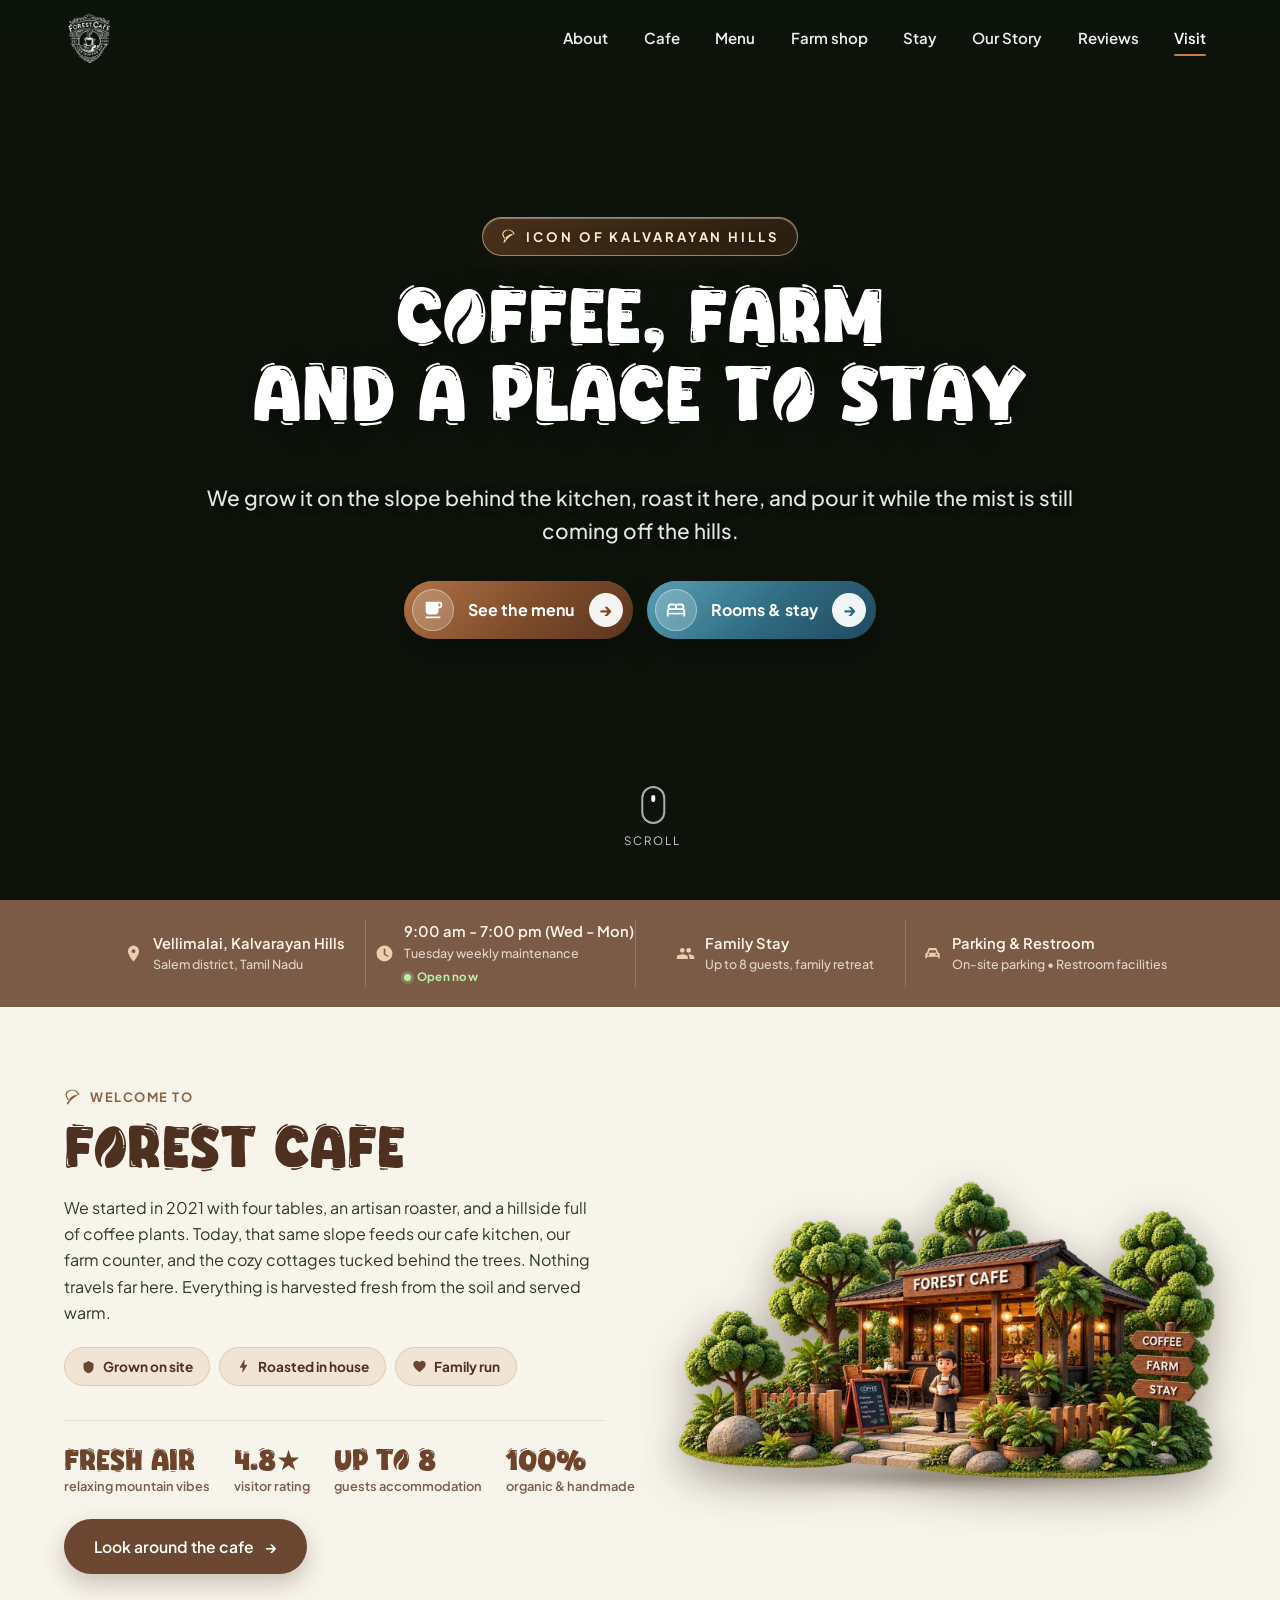
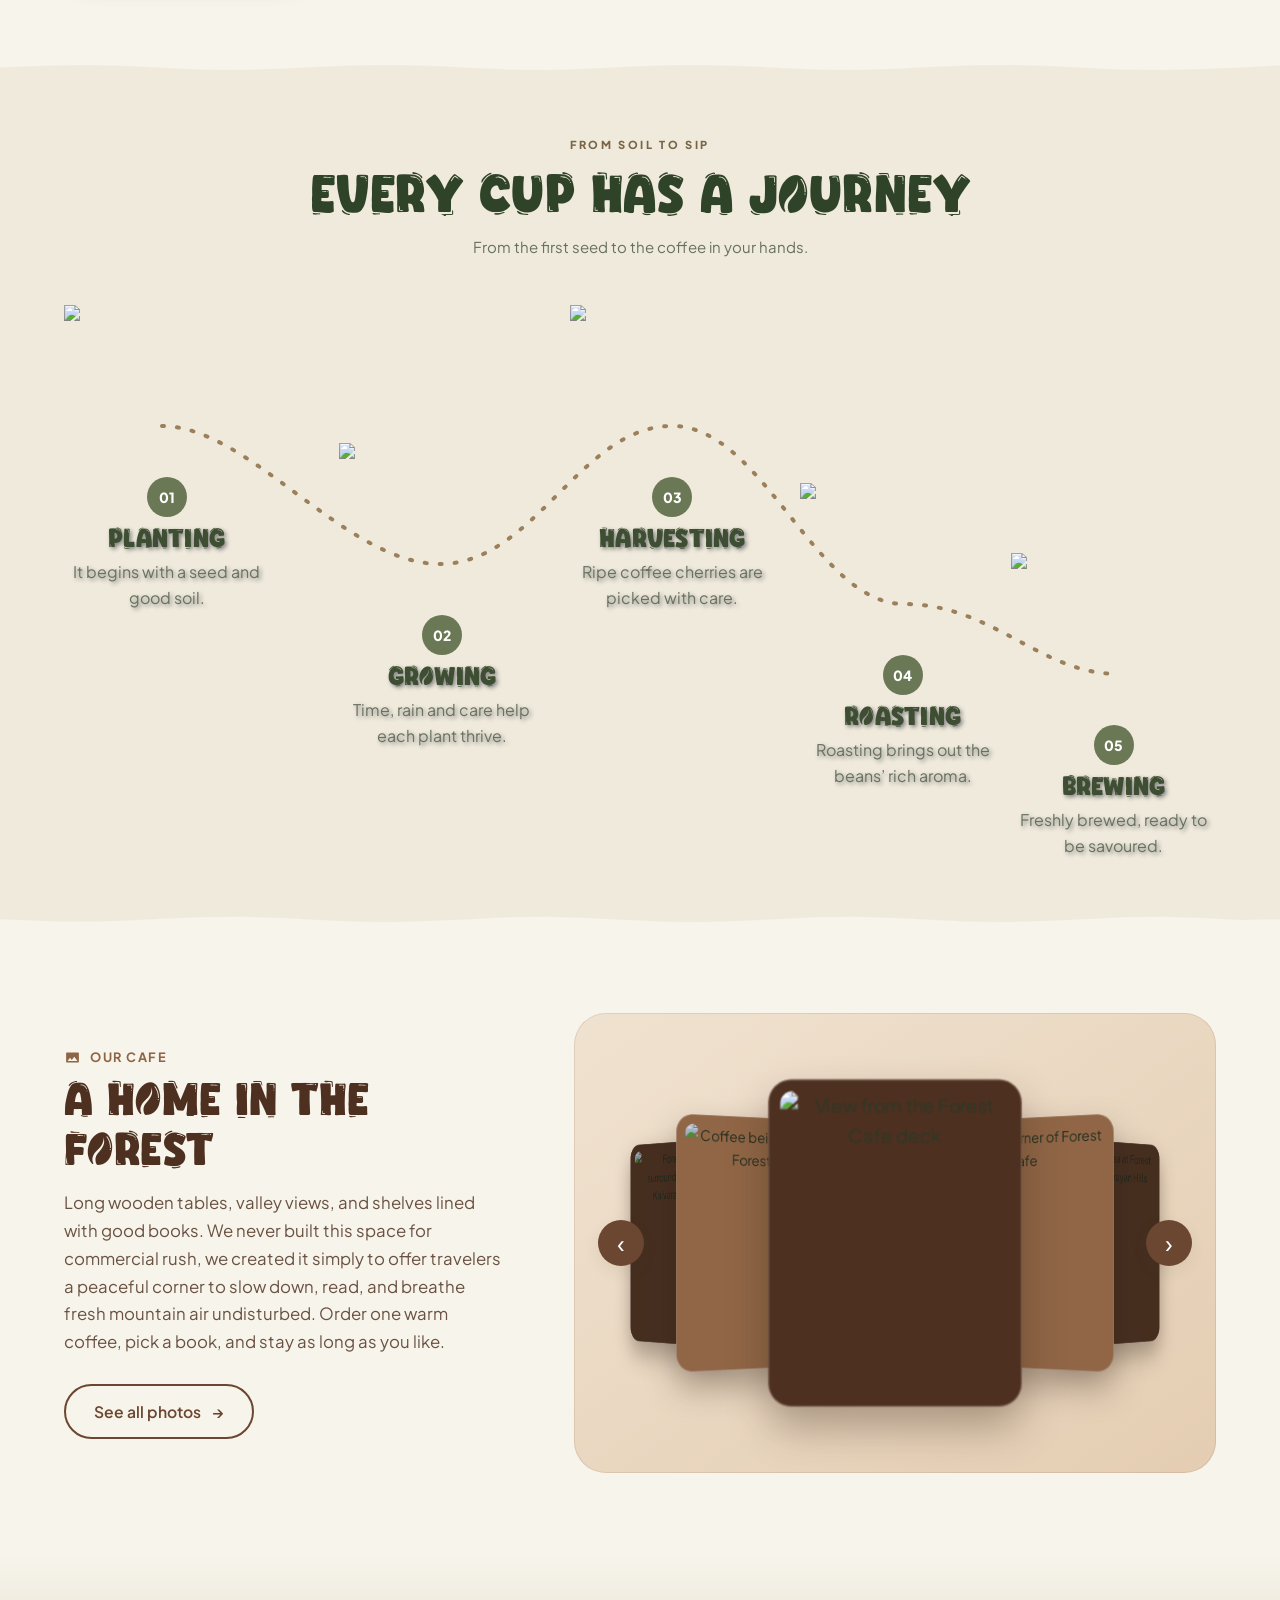
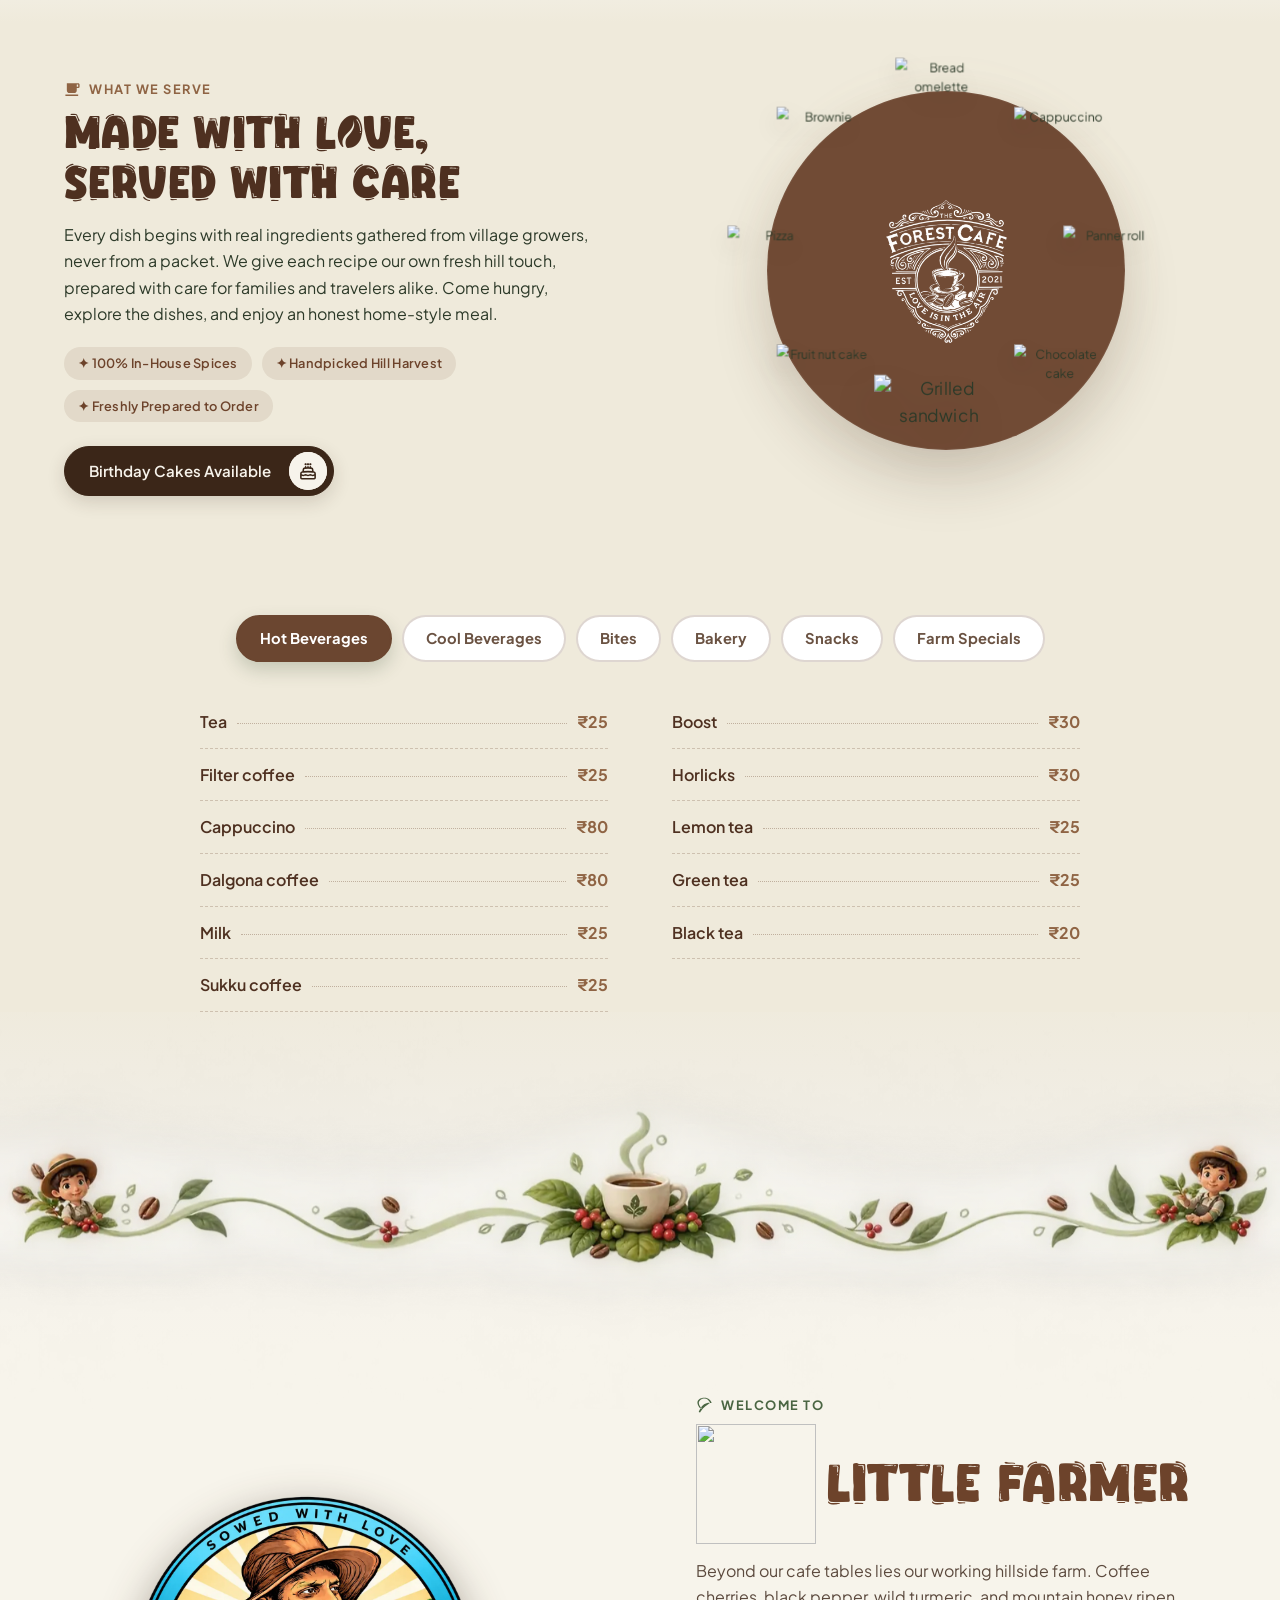
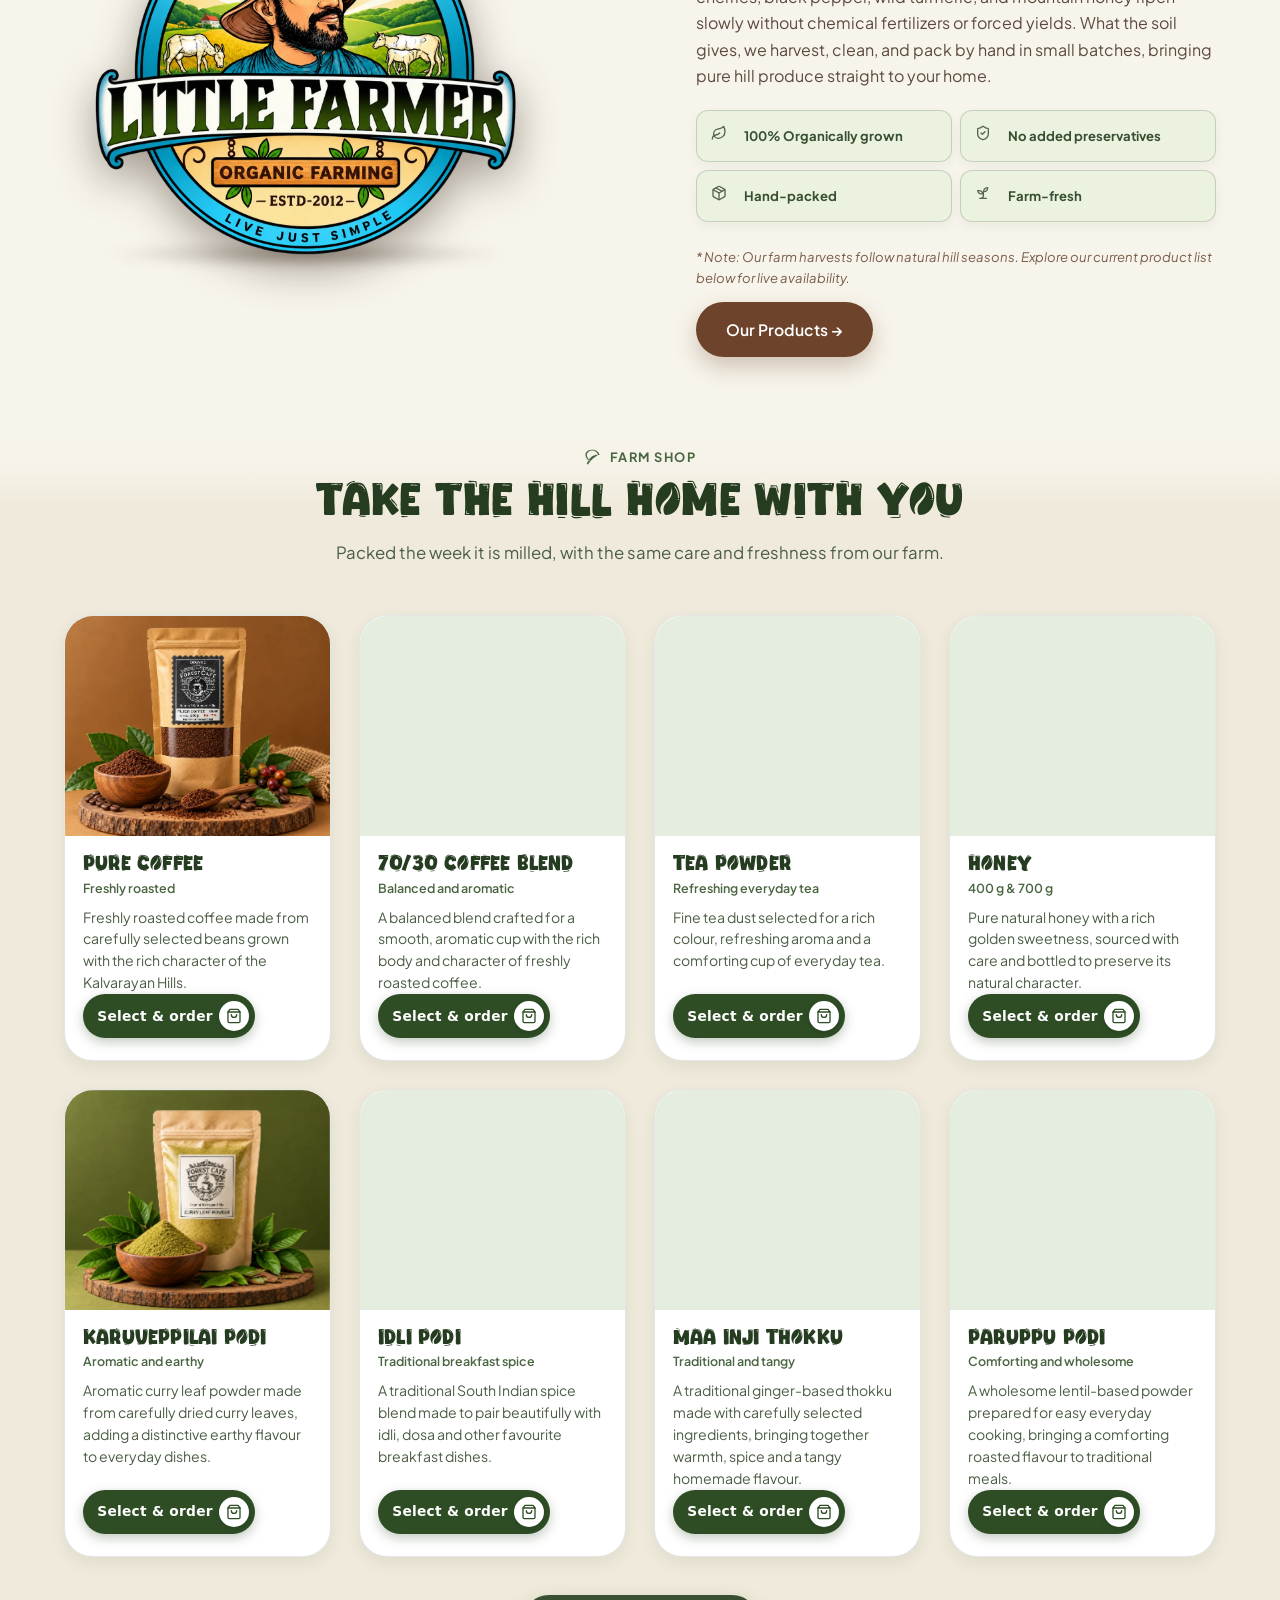
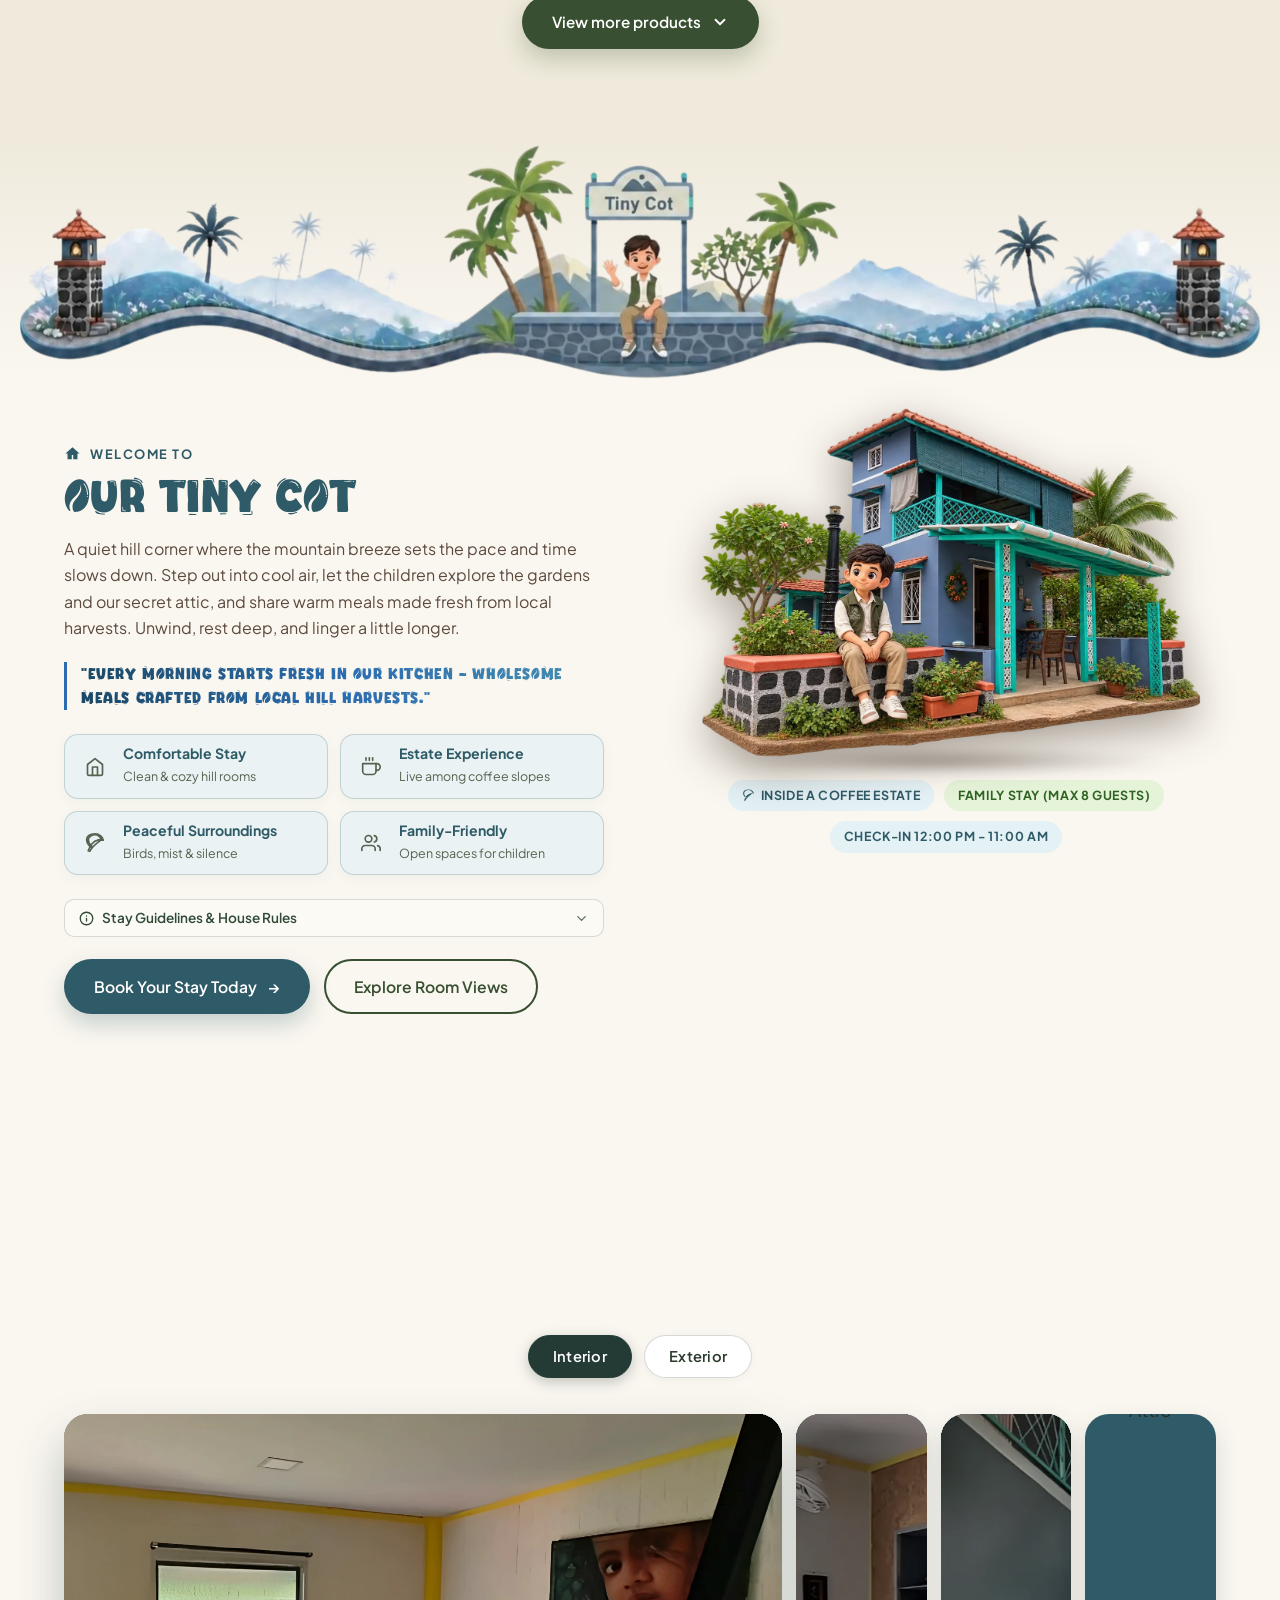
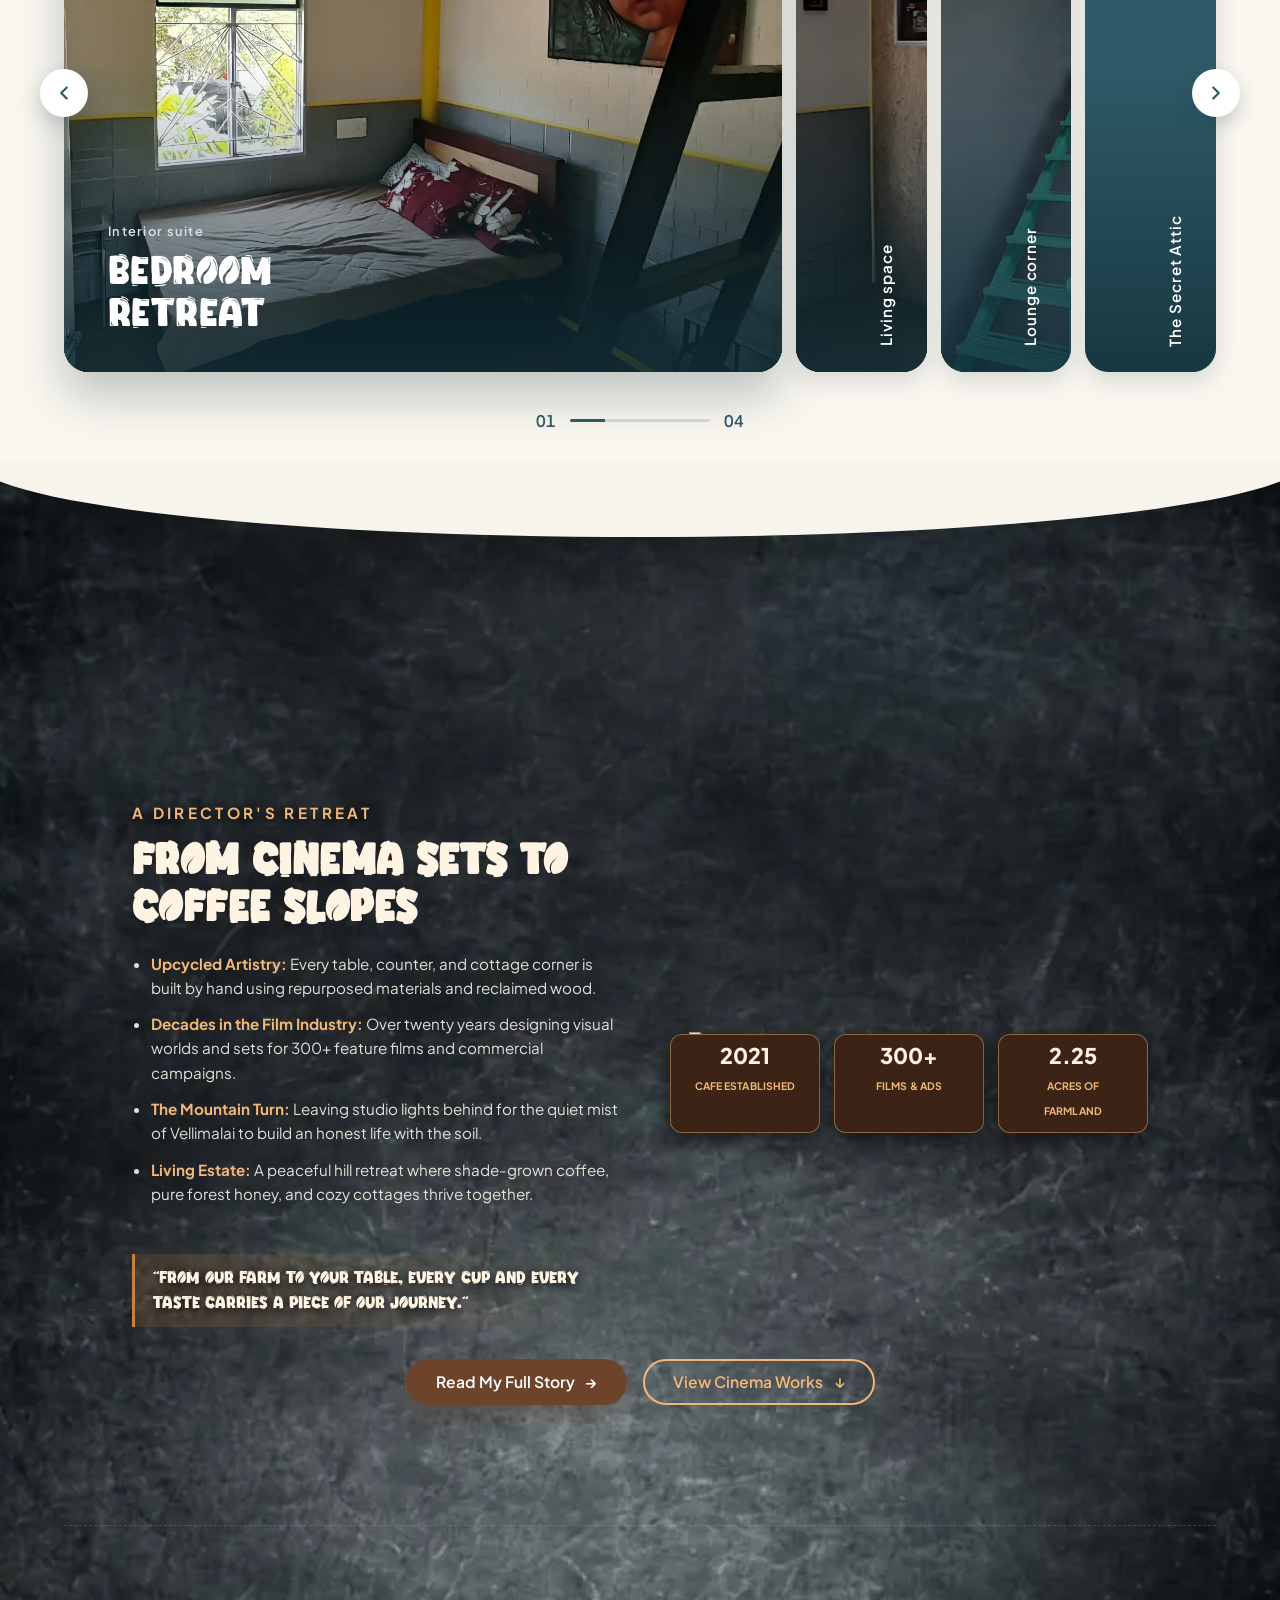
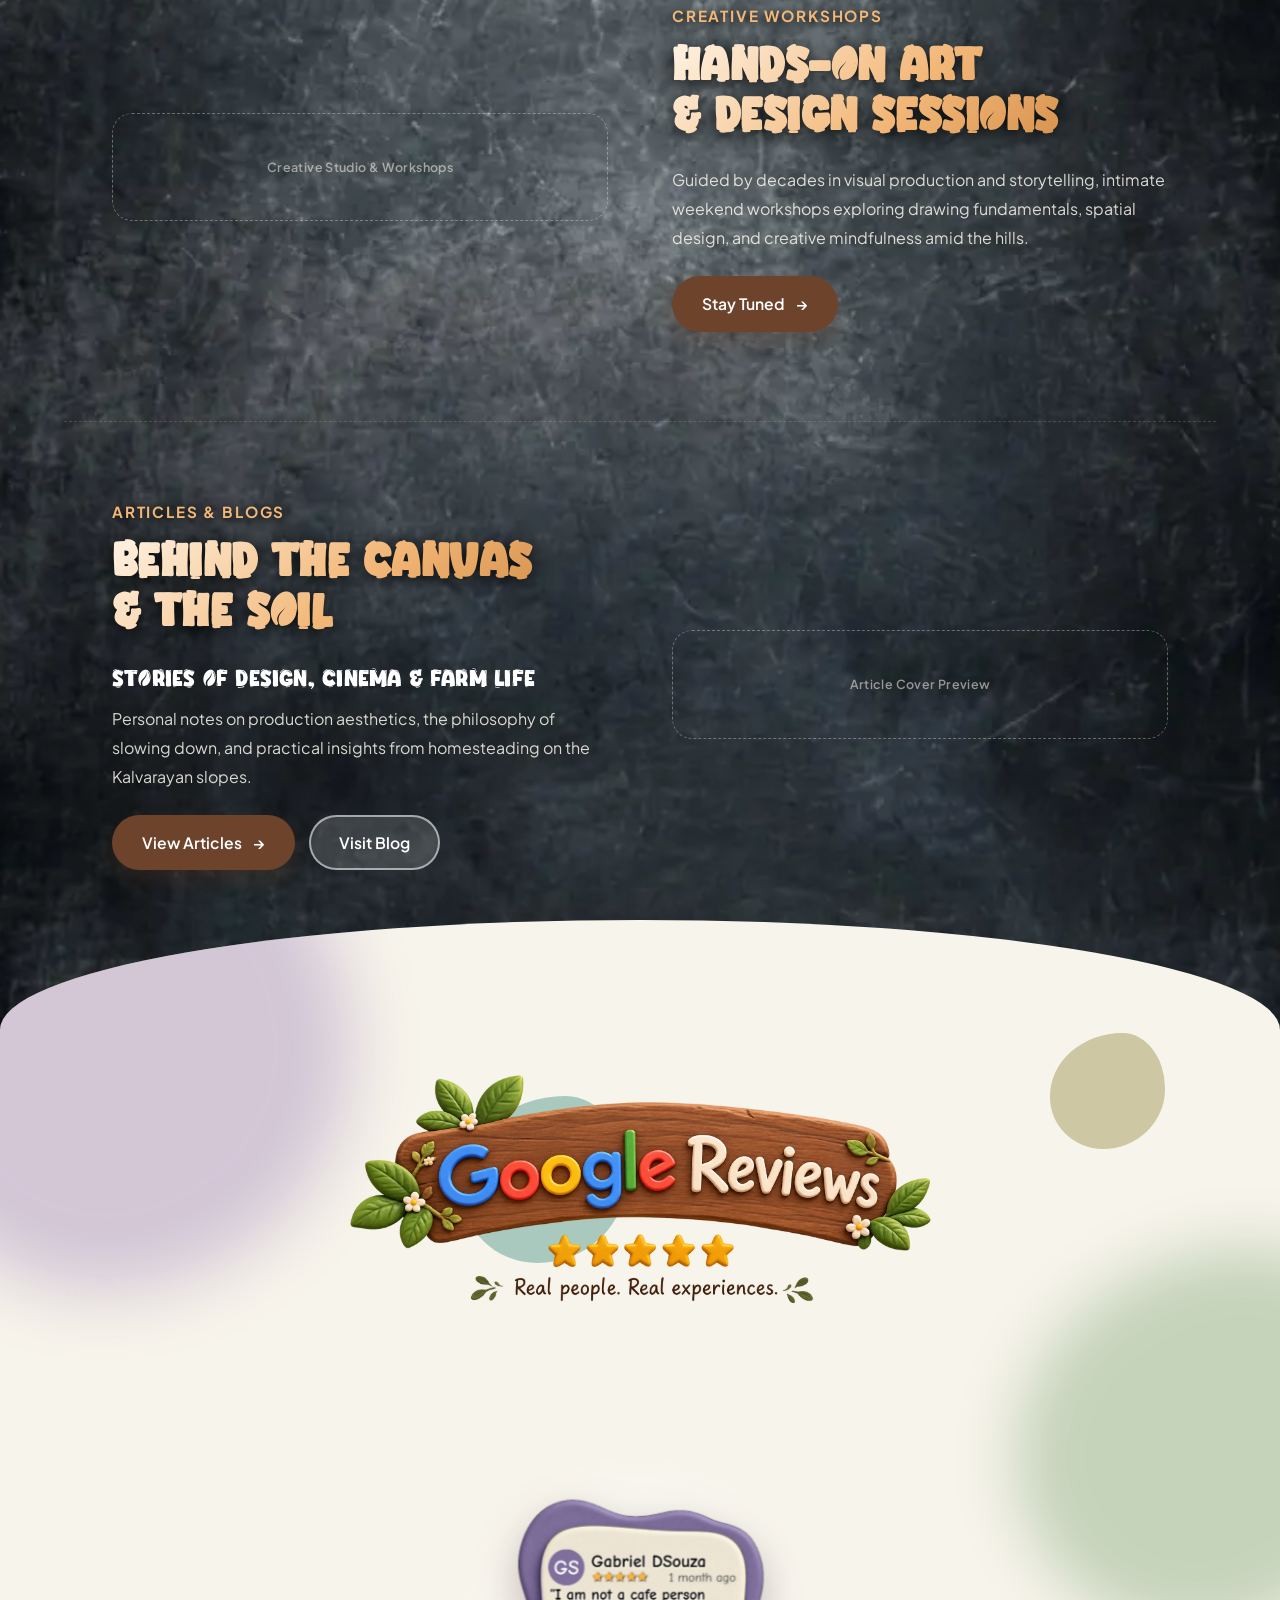
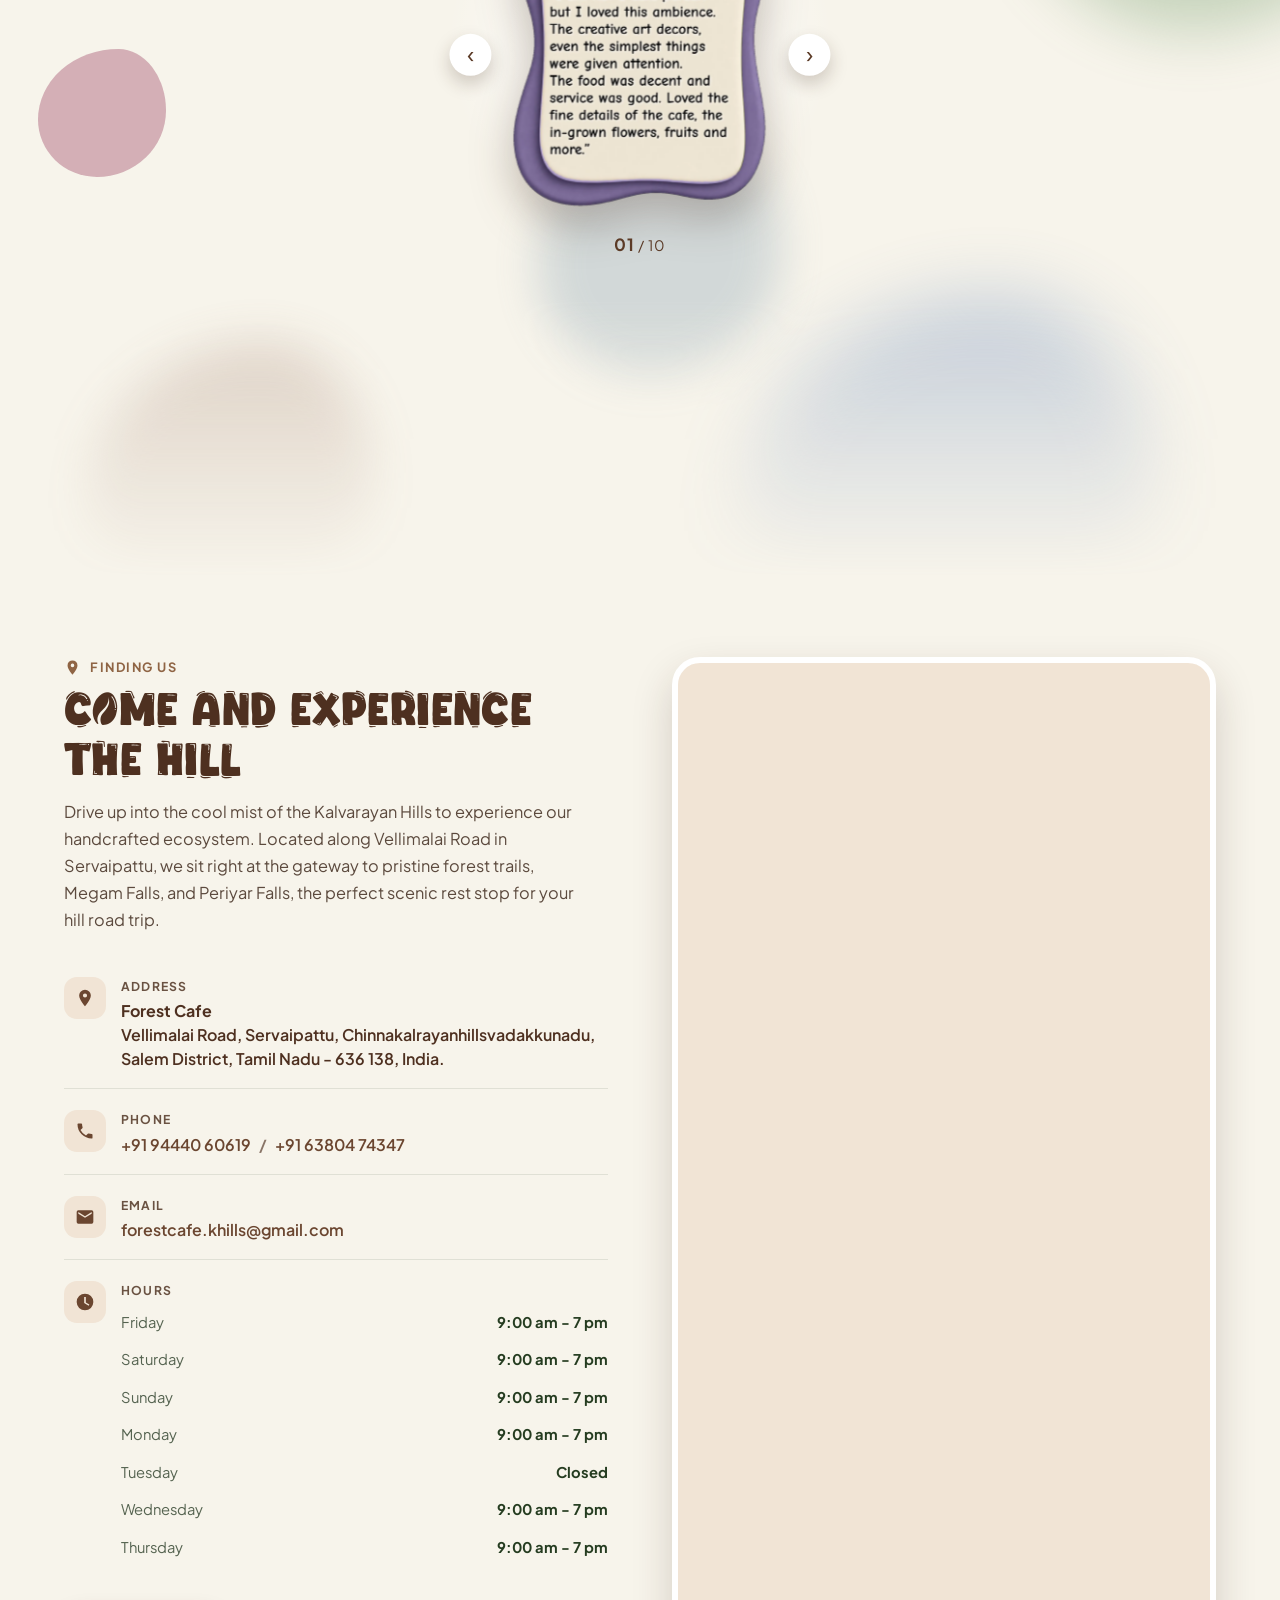
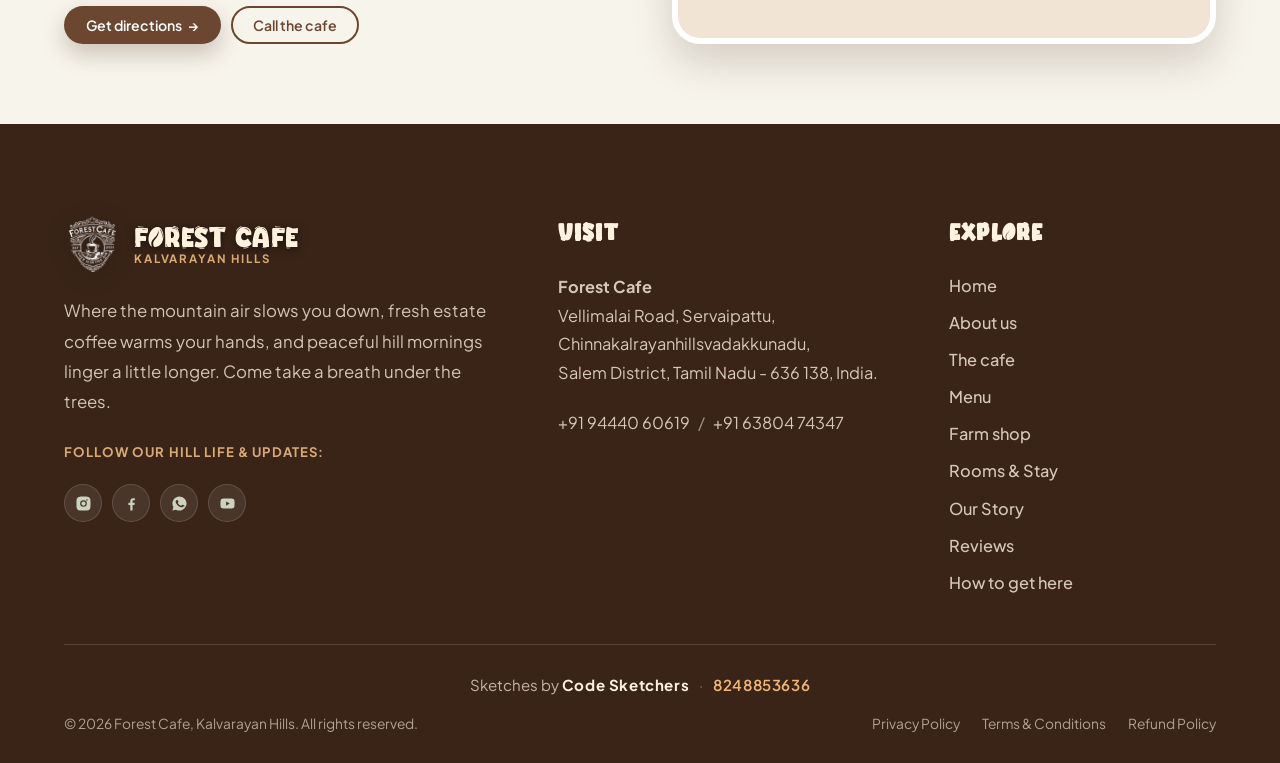
==== commit 3f816825: "Merge pull request #23 from gowrinath36-tech/main correction made" ====
--- a/index.html
+++ b/index.html
@@ -5,7 +5,7 @@
 <meta charset="utf-8"/>
 <meta content="width=device-width, initial-scale=1.0, viewport-fit=cover" name="viewport"/>
 <title>Forest Cafe | Coffee, Farm &amp; Stay in Kalvarayan Hills, Salem</title>
-<meta content="Forest Cafe in the Kalvarayan Hills, Salem: single-origin filter coffee, a working farm shop, and cosy rooms to stay the night. 9:30 am - 7:00 pm (Wed - Mon) | Closed on Tuesdays." name="description"/>
+<meta content="Forest Cafe in the Kalvarayan Hills, Salem: single-origin filter coffee, a working farm shop, and cosy rooms to stay the night. 9:00 am - 7:00 pm (Wed - Mon) | Closed on Tuesdays." name="description"/>
 <meta content="Forest Cafe, Kalvarayan Hills, hill station cafe, filter coffee Tamil Nadu, farm stay, homestay Kalvarayan, organic honey, Salem cafe" name="keywords"/>
 <meta content="Forest Cafe" name="author"/>
 <meta content="#253C20" name="theme-color"/>
@@ -76,7 +76,7 @@
         "Saturday",
         "Sunday"
       ],
-      "opens": "09:30",
+      "opens": "09:00",
       "closes": "19:00"
     }
   ]
@@ -207,7 +207,7 @@
                     <svg viewbox="0 0 24 24">
                         <path d="M12 2a10 10 0 1 0 10 10A10 10 0 0 0 12 2zm1 10.6 4.2 2.5-.8 1.3L11 13.2V6h2z"></path>
                     </svg>
-                    <div><b class="i-full">9:30 am - 7:00 pm (Wed - Mon)</b><b class="i-short">9:30 am - 7:00 pm</b><span>Tuesday weekly holiday</span><em class="open-badge" id="openBadge" hidden></em></div>
+                    <div><b class="i-full">9:00 am - 7:00 pm (Wed - Mon)</b><b class="i-short">9:00 am - 7:00 pm</b><span>Tuesday weekly maintenance</span><em class="open-badge" id="openBadge" hidden></em></div>
                 </div>
                 <div class="info-item">
                     <svg viewbox="0 0 24 24">
@@ -219,7 +219,7 @@
                     <svg viewbox="0 0 24 24">
                         <path d="M5 11l1.5-4.5A2 2 0 0 1 8.4 5h7.2a2 2 0 0 1 1.9 1.5L19 11h.5A1.5 1.5 0 0 1 21 12.5V18h-2v-2H5v2H3v-5.5A1.5 1.5 0 0 1 4.5 11zm2.1 0h9.8l-1-3H8.1zM7 14.5A1.25 1.25 0 1 0 5.75 13 1.25 1.25 0 0 0 7 14.5zm10 0A1.25 1.25 0 1 0 15.75 13 1.25 1.25 0 0 0 17 14.5z"></path>
                     </svg>
-                    <div><b class="i-full">Parking &amp; Restroom</b><b class="i-short">Parking &amp; Rest</b><span>Free road parking • On-site washroom</span></div>
+                    <div><b class="i-full">Parking &amp; Restroom</b><b class="i-short">Parking &amp; Rest</b><span>On-site parking • Restroom facilities</span></div>
                 </div>
             </div>
         </div>
@@ -270,7 +270,7 @@
                         </div>
                         <div class="stat-item">
                             <b>Up to 8</b>
-                            <span>people accommodation</span>
+                            <span>guests accommodation</span>
                         </div>
                         <div class="stat-item">
                             <b>100%</b>
@@ -398,8 +398,33 @@
                                 ✦ Freshly Prepared to Order
                             </span>
                         </div>
-                        <button class="btn btn-primary" id="openMenuModal" type="button">
-                            Open the full menu board →
+                        <button
+                            type="button"
+                            class="cake-fill-btn"
+                            id="openMenuBoardBtn"
+                            data-src="images/farm/menu.webp"
+                            data-pressed="false"
+                            aria-label="View Birthday Cakes Available poster"
+                        >
+                            <span class="cake-fill-label">Birthday Cakes Available</span>
+
+                            <!-- Expanding cream fill layer -->
+                            <span class="cake-fill-bg" aria-hidden="true"></span>
+
+                            <!-- Clipped inverted text layer that reveals as the circle expands -->
+                            <span class="cake-fill-overlay" aria-hidden="true">
+                                <span class="cake-fill-label">Birthday Cakes Available</span>
+                            </span>
+
+                            <!-- Right circular badge with dual sliding 2-tier birthday cake SVGs -->
+                            <span class="cake-fill-circle" aria-hidden="true">
+                                <svg class="cake-icon-in" viewBox="0 0 24 24" fill="none" stroke="currentColor" stroke-width="2" stroke-linecap="round" stroke-linejoin="round">
+                                    <path d="M12 8.25v-1.5m0 1.5q-2.033 0-4.024.166C6.845 8.51 6 9.473 6 10.608v2.513m6-4.871q2.033 0 4.024.166C17.155 8.51 18 9.473 18 10.608v2.513M15 8.25v-1.5m-6 1.5v-1.5m12 9.75l-1.5.75a3.35 3.35 0 0 1-3 0a3.35 3.35 0 0 0-3 0a3.35 3.35 0 0 1-3 0a3.35 3.35 0 0 0-3 0a3.35 3.35 0 0 1-3 0L3 16.5m15-3.379a49 49 0 0 0-6-.371q-3.05.002-6 .371m12 0q.585.073 1.163.16c1.07.16 1.837 1.094 1.837 2.175v5.169c0 .621-.504 1.125-1.125 1.125H4.125A1.125 1.125 0 0 1 3 20.625v-5.17c0-1.08.768-2.014 1.837-2.174A48 48 0 0 1 6 13.12m6.265-10.01a.375.375 0 1 1-.53 0L12 2.845zm-3 0a.375.375 0 1 1-.53 0L9 2.845zm6 0a.375.375 0 1 1-.53 0L15 2.845z"/>
+                                </svg>
+                                <svg class="cake-icon-out" viewBox="0 0 24 24" fill="none" stroke="currentColor" stroke-width="2" stroke-linecap="round" stroke-linejoin="round">
+                                    <path d="M12 8.25v-1.5m0 1.5q-2.033 0-4.024.166C6.845 8.51 6 9.473 6 10.608v2.513m6-4.871q2.033 0 4.024.166C17.155 8.51 18 9.473 18 10.608v2.513M15 8.25v-1.5m-6 1.5v-1.5m12 9.75l-1.5.75a3.35 3.35 0 0 1-3 0a3.35 3.35 0 0 0-3 0a3.35 3.35 0 0 1-3 0a3.35 3.35 0 0 0-3 0a3.35 3.35 0 0 1-3 0L3 16.5m15-3.379a49 49 0 0 0-6-.371q-3.05.002-6 .371m12 0q.585.073 1.163.16c1.07.16 1.837 1.094 1.837 2.175v5.169c0 .621-.504 1.125-1.125 1.125H4.125A1.125 1.125 0 0 1 3 20.625v-5.17c0-1.08.768-2.014 1.837-2.174A48 48 0 0 1 6 13.12m6.265-10.01a.375.375 0 1 1-.53 0L12 2.845zm-3 0a.375.375 0 1 1-.53 0L9 2.845zm6 0a.375.375 0 1 1-.53 0L15 2.845z"/>
+                                </svg>
+                            </span>
                         </button>
                     </div>
                     <div class="menu-media">
@@ -566,7 +591,7 @@
                                     <path d="M2 21c0-3 1.85-5.36 5.08-6C9.5 14.52 12 13 13 12"></path>
                                 </svg>
                             </span>
-                            <div><strong>100% Organic</strong><span>Grown the natural way</span></div>
+                            <div><strong>100% Organically grown</strong></div>
                         </div>
                         <div class="farm-feature-item">
                             <span class="farm-feat-icon">
@@ -575,7 +600,7 @@
                                     <path d="m9 12 2 2 4-4"></path>
                                 </svg>
                             </span>
-                            <div><strong>No Added Preservatives</strong><span>Healthy and organic</span></div>
+                            <div><strong>No added preservatives</strong></div>
                         </div>
                         <div class="farm-feature-item">
                             <span class="farm-feat-icon">
@@ -586,7 +611,7 @@
                                     <path d="M12 22V12"></path>
                                 </svg>
                             </span>
-                            <div><strong>Hand-packed</strong><span>Dried, milled &amp; packed by hand</span></div>
+                            <div><strong>Hand-packed</strong></div>
                         </div>
                         <div class="farm-feature-item">
                             <span class="farm-feat-icon">
@@ -597,7 +622,7 @@
                                     <path d="M14.1 6a7 7 0 0 0-1.1 4c1.9-.1 3.3-.6 4.3-1.4 1-1 1.6-2.3 1.7-4.6-2.7.1-4 1-4.9 2z"></path>
                                 </svg>
                             </span>
-                            <div><strong>Farm-fresh</strong><span>Straight from our slopes</span></div>
+                            <div><strong>Farm-fresh</strong></div>
                         </div>
                     </div>
 
@@ -924,7 +949,35 @@
                                         <path d="M16 3.13a4 4 0 0 1 0 7.75"></path>
                                     </svg>
                                 </span>
-                                <div><strong>Families</strong><span>Open space for kids</span></div>
+                                <div><strong>Family-Friendly</strong><span>Open spaces for children</span></div>
+                            </div>
+                        </div>
+
+                        <!-- Stay Guidelines & House Rules Accordion -->
+                        <div class="stay-rules-accordion" id="stayRulesAccordion">
+                            <button type="button" class="stay-rules-trigger" id="stayRulesTrigger" aria-expanded="false" aria-controls="stayRulesPanel">
+                                <span class="stay-rules-trigger-left">
+                                    <svg width="15" height="15" viewBox="0 0 24 24" fill="none" stroke="currentColor" stroke-width="2.1" stroke-linecap="round" stroke-linejoin="round" aria-hidden="true">
+                                        <circle cx="12" cy="12" r="10"></circle>
+                                        <line x1="12" y1="16" x2="12" y2="12"></line>
+                                        <line x1="12" y1="8" x2="12.01" y2="8"></line>
+                                    </svg>
+                                    <span>Stay Guidelines &amp; House Rules</span>
+                                </span>
+                                <svg class="stay-rules-chevron" width="15" height="15" viewBox="0 0 24 24" fill="none" stroke="currentColor" stroke-width="2.1" stroke-linecap="round" stroke-linejoin="round" aria-hidden="true">
+                                    <polyline points="6 9 12 15 18 9"></polyline>
+                                </svg>
+                            </button>
+                            <div class="stay-rules-panel" id="stayRulesPanel" role="region" aria-labelledby="stayRulesTrigger">
+                                <div class="stay-rules-panel-inner">
+                                    <ul class="stay-rules-list">
+                                        <li><strong>Check-in &amp; Check-out:</strong> 12:00 PM - 11:00 AM</li>
+                                        <li><strong>Tariff &amp; Capacity:</strong> Per-day room tariff for up to 8 guests (extra person charges included)</li>
+                                        <li><strong>Food &amp; Dining:</strong> Food is not included in the stay package (ordered separately at Forest Cafe)</li>
+                                        <li><strong>Parking &amp; Pets:</strong> On-site parking available; no pets allowed</li>
+                                        <li><strong>Booking &amp; Policy:</strong> Advance payment required to confirm (non-refundable)</li>
+                                    </ul>
+                                </div>
                             </div>
                         </div>
 
@@ -958,6 +1011,7 @@
                                 Inside a Coffee Estate
                             </span>
                             <span class="cot-pill-badge cot-pill-badge--accent">Family Stay (Max 8 Guests)</span>
+                            <span class="cot-pill-badge">Check-in 12:00 PM - 11:00 AM</span>
                         </div>
                     </div>
                 </div>
@@ -1085,7 +1139,7 @@
 
                             <ul class="director-story-list">
                                 <li><strong>Upcycled Artistry:</strong> Every table, counter, and cottage corner is built by hand using repurposed materials and reclaimed wood.</li>
-                                <li><strong>Decades in Cinema:</strong> Over twenty years designing visual worlds and sets for 300+ feature films and commercial campaigns.</li>
+                                <li><strong>Decades in the Film Industry:</strong> Over twenty years designing visual worlds and sets for 300+ feature films and commercial campaigns.</li>
                                 <li><strong>The Mountain Turn:</strong> Leaving studio lights behind for the quiet mist of Vellimalai to build an honest life with the soil.</li>
                                 <li><strong>Living Estate:</strong> A peaceful hill retreat where shade-grown coffee, pure forest honey, and cozy cottages thrive together.</li>
                             </ul>
@@ -1421,13 +1475,13 @@
                         </span>
                         <div style="flex:1">
                             <div class="contact-label">Hours</div>
-                            <div class="hours-row"><span>Friday</span><span>9:30 am - 7 pm</span></div>
-                            <div class="hours-row"><span>Saturday</span><span>9:30 am - 7 pm</span></div>
-                            <div class="hours-row"><span>Sunday</span><span>9:30 am - 7 pm</span></div>
-                            <div class="hours-row"><span>Monday</span><span>9:30 am - 7 pm</span></div>
+                            <div class="hours-row"><span>Friday</span><span>9:00 am - 7 pm</span></div>
+                            <div class="hours-row"><span>Saturday</span><span>9:00 am - 7 pm</span></div>
+                            <div class="hours-row"><span>Sunday</span><span>9:00 am - 7 pm</span></div>
+                            <div class="hours-row"><span>Monday</span><span>9:00 am - 7 pm</span></div>
                             <div class="hours-row"><span>Tuesday</span><span>Closed</span></div>
-                            <div class="hours-row"><span>Wednesday</span><span>9:30 am - 7 pm</span></div>
-                            <div class="hours-row"><span>Thursday</span><span>9:30 am - 7 pm</span></div>
+                            <div class="hours-row"><span>Wednesday</span><span>9:00 am - 7 pm</span></div>
+                            <div class="hours-row"><span>Thursday</span><span>9:00 am - 7 pm</span></div>
                         </div>
                     </li>
                 </ul>
@@ -1560,10 +1614,10 @@
     </footer>
 
     <!-- ============ OVERLAYS ============ -->
-    <div aria-label="Full menu board" aria-modal="true" class="modal" id="menuModal" role="dialog">
+    <div aria-label="Birthday cakes available" aria-modal="true" class="modal" id="menuModal" role="dialog">
         <div class="modal-panel">
-            <button aria-label="Close menu" class="modal-close" id="closeMenuModal" type="button">×</button>
-            <img alt="Forest Cafe full menu board" src="images/farm/menu.webp" loading="lazy" decoding="async" />
+            <button aria-label="Close" class="modal-close" id="closeMenuModal" type="button">×</button>
+            <img alt="Birthday Cakes Available - Forest Cafe" class="menu-lightbox-img" src="images/farm/menu.webp" loading="lazy" decoding="async" />
         </div>
     </div>
     <div aria-label="Photo viewer" aria-modal="true" class="lightbox" id="lightbox" role="dialog">
@@ -1655,15 +1709,20 @@
                     <p>To preserve the natural environment of the Kalvarayan Hills, guests are asked to observe the following:</p>
                     <ul>
                         <li><b>Allergies:</b> Our kitchen handles dairy, nuts, regional spices, and gluten. Please inform our staff of any food allergies or dietary needs before ordering.</li>
-                        <li><b>Pet Policy:</b> Friendly pets are welcome. Pet owners must supervise their animals at all times and ensure garden spaces remain clean.</li>
+                        <li><b>Pet Policy:</b> No pets allowed. To ensure a peaceful, clean, and safe environment for all visitors and wildlife, pets are strictly not permitted on the cafe premises or in the cottage rooms.</li>
                         <li><b>Environmental Care:</b> Littering, dumping plastic waste, lighting open fires, and using loud sound systems are strictly prohibited to protect local wildlife and neighbor peace.</li>
                     </ul>
 
                     <h4>6. Cottage Bookings and House Rules</h4>
                     <ul>
-                        <li>Room tariffs, advance payment amounts, check-in/check-out schedules, and guest guidelines are shared and agreed upon via WhatsApp or phone before booking confirmation.</li>
-                        <li>A reservation is confirmed once the agreed advance payment has been received.</li>
-                        <li>Guests are responsible for any damage caused to property, furniture, or fixtures during their stay.</li>
+                        <li><b>Check-in and Check-out:</b> Check-in time is 12:00 PM and check-out time is 11:00 AM (12:00 PM - 11:00 AM). Early check-in or late check-out is subject to prior confirmation and room availability.</li>
+                        <li><b>Capacity and Tariff Structure:</b> The cottage accommodates up to a maximum of 8 guests (Max 8 guests). Room tariffs are quoted per day, and extra person charges are applicable as per the total guest count.</li>
+                        <li><b>Food and Dining:</b> Food is not included in the stay package. Wholesome meals, snacks, and single-origin filter coffee are available separately for order at Forest Cafe during kitchen hours.</li>
+                        <li><b>Advance Payment:</b> An advance payment is strictly required to confirm all cottage room reservations. Dates cannot be held or reserved without advance payment confirmation.</li>
+                        <li><b>Cancellation Policy:</b> All cottage bookings operate under a strict No Refund policy upon cancellation. Please refer to Section 4 of our Refund Policy for full details.</li>
+                        <li><b>Parking and Amenities:</b> Dedicated on-site parking is available for staying guests.</li>
+                        <li><b>Pet Policy:</b> No pets allowed anywhere on the property or inside the cottage rooms.</li>
+                        <li><b>Property Care:</b> Guests are responsible for any loss or damage caused to the property, furniture, or fixtures during their stay.</li>
                     </ul>
 
                     <h4>7. Limitation of Liability</h4>
@@ -1698,16 +1757,16 @@
                     <h4>3. Caf&eacute; Dining Orders</h4>
                     <p>If a dish or beverage served at your table does not meet our standard, please inform our service team immediately during your meal so we can replace the item or adjust your bill. Requests for refunds or adjustments cannot be accepted for items that have already been consumed.</p>
 
-                    <h4>4. Cottage Stay Cancellation and Rescheduling</h4>
+                    <h4>4. Cottage Stay Cancellation Policy</h4>
                     <ul>
-                        <li><b>Cancellations 72 Hours or More Before Check-in:</b> Eligible for a 100% refund of the advance reservation payment.</li>
-                        <li><b>Cancellations Under 72 Hours Before Check-in or No-Shows:</b> The advance payment will be retained to cover room holding costs. We will make reasonable efforts to offer a one-time date rescheduling, subject to calendar availability.</li>
-                        <li><b>Weather or Property Disruptions:</b> If your stay must be canceled due to extreme mountain weather, road closures, or operational maintenance on our end, you will receive a full 100% refund or free date rescheduling of your choice.</li>
-                        <li>Early departures or unused nights during an ongoing stay are non-refundable.</li>
+                        <li><b>Advance Payment Requirement:</b> An advance payment is required to confirm all cottage reservations. Once confirmed, the cottage accommodation is reserved exclusively for your booking.</li>
+                        <li><b>Strict No-Refund Policy:</b> All cottage bookings operate under a strict No Refund policy. In the event of a cancellation, date change request, or no-show, the advance reservation payment is non-refundable under any circumstances.</li>
+                        <li><b>No-Shows and Early Departures:</b> No refunds, bill adjustments, or credits will be issued for late arrivals, no-shows, early departures, or unused nights during an ongoing stay.</li>
+                        <li><b>Severe Weather or Operational Emergencies:</b> In the rare event that Forest Cafe cannot host guests due to severe force majeure hill events (such as extreme weather, landslides, or official road closures), date rescheduling may be offered at management discretion, subject to room availability. However, advance payments remain strictly non-refundable.</li>
                     </ul>
 
                     <h4>5. Refund Processing Timelines</h4>
-                    <p>Approved refunds are processed directly to your original UPI ID or source bank account within <b>5 to 7 business days</b>. We will send a transaction confirmation reference via WhatsApp as soon as the transfer is completed.</p>
+                    <p>Approved refunds for eligible farm shop product issues are processed directly to your original UPI ID or source bank account within <b>5 to 7 business days</b>. We will send a transaction confirmation reference via WhatsApp as soon as the transfer is completed.</p>
 
                     <h4>6. Customer Support</h4>
                     <p>For assistance with an order, cancellation, or refund request:</p>
--- a/css/style.css
+++ b/css/style.css
@@ -679,6 +679,136 @@
         transform: translateY(-2px);
     }
 
+.cake-fill-btn {
+  --btn-bg: #3b2618;
+  --btn-text: #f7f3eb;
+  --btn-fill-bg: #f7f3eb;
+  --btn-fill-text: #3b2618;
+  --icon-circle: 38px;
+  --icon-right: 6px;
+  --circle-inset-y: calc((100% - var(--icon-circle)) / 2);
+  --ease-liquid: cubic-bezier(0.785, 0.135, 0.15, 0.86);
+
+  position: relative;
+  display: inline-flex;
+  align-items: center;
+  justify-content: center;
+  height: 50px;
+  width: fit-content;
+  min-width: fit-content;
+  padding: 0 calc(var(--icon-circle) + var(--icon-right) + 18px) 0 24px;
+  border-radius: 999px;
+  border: 1.5px solid var(--btn-bg);
+  background-color: var(--btn-bg);
+  color: var(--btn-text);
+  font-family: inherit;
+  font-size: 0.94rem;
+  font-weight: 600;
+  line-height: 1;
+  white-space: nowrap;
+  cursor: pointer;
+  overflow: hidden;
+  box-shadow: 0 6px 18px rgba(59, 38, 24, 0.16);
+  transition: box-shadow 0.45s var(--ease-liquid), transform 0.3s ease;
+}
+
+.cake-fill-btn:hover {
+  box-shadow: 0 10px 24px rgba(59, 38, 24, 0.24);
+}
+
+.cake-fill-label {
+  position: relative;
+  z-index: 1;
+  padding-bottom: 1px;
+  white-space: nowrap;
+}
+
+.cake-fill-bg {
+  pointer-events: none;
+  position: absolute;
+  z-index: 2;
+  border-radius: 999px;
+  background-color: var(--btn-fill-bg);
+  inset: var(--circle-inset-y) var(--icon-right) var(--circle-inset-y) calc(100% - var(--icon-right) - var(--icon-circle));
+  transition: inset 0.45s var(--ease-liquid), background-color 0.45s var(--ease-liquid);
+}
+
+.cake-fill-overlay {
+  pointer-events: none;
+  position: absolute;
+  inset: 0;
+  z-index: 2;
+  display: flex;
+  align-items: center;
+  padding: 0 calc(var(--icon-circle) + var(--icon-right) + 18px) 0 24px;
+  color: var(--btn-fill-text);
+  clip-path: inset(var(--circle-inset-y) var(--icon-right) var(--circle-inset-y) calc(100% - var(--icon-right) - var(--icon-circle)) round 999px);
+  transition: clip-path 0.45s var(--ease-liquid), color 0.45s var(--ease-liquid);
+}
+
+.cake-fill-btn:hover .cake-fill-bg,
+.cake-fill-btn[data-pressed="true"] .cake-fill-bg {
+  inset: 0;
+}
+
+.cake-fill-btn:hover .cake-fill-overlay,
+.cake-fill-btn[data-pressed="true"] .cake-fill-overlay {
+  clip-path: inset(0 0 0 0 round 999px);
+}
+
+.cake-fill-circle {
+  pointer-events: none;
+  position: absolute;
+  right: var(--icon-right);
+  top: 50%;
+  z-index: 3;
+  display: inline-flex;
+  align-items: center;
+  justify-content: center;
+  width: var(--icon-circle);
+  height: var(--icon-circle);
+  border-radius: 999px;
+  background-color: var(--btn-fill-bg);
+  color: var(--btn-fill-text);
+  transform: translateY(-50%);
+  overflow: hidden;
+}
+
+.cake-fill-circle svg {
+  position: absolute;
+  left: 50%;
+  top: 50%;
+  width: 19px;
+  height: 19px;
+  transition: transform 0.45s var(--ease-liquid);
+}
+
+.cake-icon-in {
+  transform: translate(-175%, -50%) scale(0.2);
+}
+
+.cake-icon-out {
+  transform: translate(-50%, -50%) scale(1);
+}
+
+.cake-fill-btn:hover .cake-icon-in,
+.cake-fill-btn[data-pressed="true"] .cake-icon-in {
+  transform: translate(-50%, -50%) scale(1);
+}
+
+.cake-fill-btn:hover .cake-icon-out,
+.cake-fill-btn[data-pressed="true"] .cake-icon-out {
+  transform: translate(75%, -50%) scale(0.2);
+}
+
+@media (max-width: 767px) {
+  .cake-fill-btn {
+    height: 48px;
+    --icon-circle: 36px;
+    font-size: 0.9rem;
+  }
+}
+
 .btn--ghost {
     background: transparent;
     color: var(--green-700);
@@ -868,6 +998,7 @@
     align-items: start !important;
     width: 100% !important;
     margin-top: 34px;
+    margin-bottom: 24px !important;
     padding-top: 26px;
     border-top: 1px solid var(--line);
 }
@@ -1313,6 +1444,28 @@
         width: 100%;
         border-radius: var(--radius-lg);
     }
+
+#menuModal .modal-panel {
+  max-width: min(1000px, 94vw);
+  max-height: 85vh;
+  width: auto;
+  height: auto;
+  display: flex;
+  justify-content: center;
+  align-items: center;
+  overflow: visible;
+}
+
+#menuModal img,
+.menu-lightbox-img {
+  max-width: 92vw;
+  max-height: 85vh;
+  width: auto;
+  height: auto;
+  object-fit: contain;
+  border-radius: 14px;
+  box-shadow: 0 20px 50px rgba(24, 16, 10, 0.35);
+}
 
 .modal-close {
     position: absolute;
@@ -3196,7 +3349,7 @@
   #shopToggleBtn,
   #toggleProductsBtn,
   .products-toggle-container {
-    margin: 16px auto 20px auto !important;
+    margin: 16px auto 10px auto !important;
     display: flex !important;
     justify-content: center !important;
     width: 100% !important;
@@ -3207,9 +3360,11 @@
   #farm-shop,
   #shop,
   .farm-shop-section,
-  .theme-farm {
+  .shop-section,
+  .theme-farm,
+  body #shop {
     min-height: auto !important;
-    padding-bottom: 24px !important;
+    padding-bottom: 16px !important;
   }
 
   .hill-ribbon,
@@ -3217,11 +3372,11 @@
   .farm-bottom-art,
   .hill-retreat-divider,
   .hill-retreat-ribbon-img {
-    margin-top: 8px !important;
+    margin-top: 0 !important;
   }
 
   .hill-retreat-divider {
-    padding: 10px 0 !important;
+    padding: 0 !important;
   }
 
   /* Add tactile tap feedback on mobile */
@@ -4310,7 +4465,7 @@
 .stay-hero-split {
     min-height: min(650px, 75vh);
     display: flex;
-    align-items: center;
+    align-items: flex-start;
     justify-content: space-between;
     gap: clamp(32px, 4vw, 64px);
     margin-bottom: 0 !important;
@@ -4972,7 +5127,7 @@
 
 .footer .brand-logo { height: 64px; }
 
-body #stay { padding-top: clamp(32px, 5vh, 56px) !important; padding-bottom: clamp(32px, 5vh, 56px) !important; }
+body #stay { padding-top: clamp(16px, 2.5vw, 24px) !important; padding-bottom: clamp(32px, 5vh, 56px) !important; }
 
 body #rooms { padding-top: clamp(24px, 4vh, 48px) !important; padding-bottom: clamp(80px, 10vh, 120px) !important; }
 
@@ -5351,6 +5506,7 @@
     flex-direction: column;
     align-items: center;
     gap: 16px;
+    align-self: flex-start;
 }
 
 .cot-features-grid {
@@ -5424,6 +5580,83 @@
     color: #2F6322;
 }
 
+/* Stay Guidelines & House Rules Accordion (Sleek Narrow Line-Bar) */
+.stay-rules-accordion {
+  margin-top: 14px;
+  margin-bottom: 22px;
+  border: 1px solid rgba(47, 74, 53, 0.18);
+  border-radius: 10px;
+  background: rgba(255, 255, 255, 0.35);
+  transition: background 0.25s ease, border-color 0.25s ease;
+}
+.stay-rules-accordion:hover,
+.stay-rules-accordion.is-open {
+  background: rgba(255, 255, 255, 0.65);
+  border-color: rgba(47, 74, 53, 0.32);
+}
+.stay-rules-trigger {
+  width: 100%;
+  display: flex;
+  align-items: center;
+  justify-content: space-between;
+  padding: 9px 14px;
+  background: transparent;
+  border: none;
+  cursor: pointer;
+  font-family: inherit;
+  font-size: 0.85rem;
+  font-weight: 600;
+  color: #2f4a35;
+  line-height: 1.3;
+}
+.stay-rules-trigger-left {
+  display: inline-flex;
+  align-items: center;
+  gap: 8px;
+}
+.stay-rules-chevron {
+  transition: transform 0.38s cubic-bezier(0.16, 1, 0.3, 1);
+  opacity: 0.8;
+}
+.stay-rules-accordion.is-open .stay-rules-chevron {
+  transform: rotate(180deg);
+}
+.stay-rules-panel {
+  display: grid;
+  grid-template-rows: 0fr;
+  opacity: 0;
+  transition:
+    grid-template-rows 0.42s cubic-bezier(0.16, 1, 0.3, 1),
+    opacity 0.32s ease;
+}
+.stay-rules-accordion.is-open .stay-rules-panel {
+  grid-template-rows: 1fr;
+  opacity: 1;
+}
+.stay-rules-panel-inner {
+  overflow: hidden;
+}
+.stay-rules-list {
+  margin: 0;
+  padding: 8px 16px 14px 32px;
+  border-top: 1px solid rgba(47, 74, 53, 0.1);
+  font-size: 0.82rem;
+  line-height: 1.55;
+  color: #3d4a3f;
+  transform: translateY(-6px);
+  transition: transform 0.42s cubic-bezier(0.16, 1, 0.3, 1);
+}
+.stay-rules-accordion.is-open .stay-rules-list {
+  transform: translateY(0);
+}
+.stay-rules-list li + li {
+  margin-top: 5px;
+}
+.stay-rules-list strong {
+  color: #2f4a35;
+  font-weight: 600;
+}
+
 .cot-cta-group {
     display: flex;
     align-items: center;
@@ -5502,7 +5735,7 @@
 }
 
 #stay {
-    padding-top: clamp(24px, 3vh, 40px) !important;
+    padding-top: clamp(16px, 2.5vw, 24px) !important;
 }
 
 @media (max-width: 900px) {
@@ -5539,7 +5772,7 @@
    ========================================================================== */
 .farm-features-grid { display: grid; grid-template-columns: repeat(2, 1fr); gap: 12px; margin: 22px 0 22px; }
 .farm-feature-item {
-    display: flex; align-items: center; gap: 12px; padding: 10px 14px; border-radius: 14px;
+    display: flex; align-items: center !important; gap: 12px; padding: 12px 14px; border-radius: 14px;
     background: rgba(232, 242, 222, .8); border: 1px solid rgba(74, 101, 66, .24);
     box-shadow: 0 4px 12px rgba(74, 101, 66, .06);
 }
@@ -6059,7 +6292,7 @@
   width: 100% !important;
   max-width: 100vw !important;
   margin: 0 !important;
-  padding: 5px 0 !important;
+  padding: 0 !important;
 
   display: flex !important;
   justify-content: center !important;
@@ -6085,20 +6318,24 @@
   height: auto !important;
   display: block !important;
   object-fit: contain !important;
+  margin-top: 0 !important;
+  margin-bottom: 0 !important;
 }
 
 /* Ensure no harsh top padding pulls Stay into the ribbon */
+body #stay,
 #stay,
 .theme-stay,
 .stay-section {
-  padding-top: clamp(24px, 3vw, 40px) !important;
+  padding-top: clamp(16px, 2.5vw, 24px) !important;
   background-color: #FAF7F0 !important;
 }
 
 /* Ensure 'View more products' button has breathing space above the divider */
+.shop-toggle-wrap,
 .farm-shop-action,
 .view-more-container {
-  margin-bottom: 18px !important;
+  margin-bottom: 10px !important;
 }
 
 /* ==========================================================================
@@ -6656,7 +6893,8 @@
 
     /* feature chips */
     .farm-features-grid, .cot-features-grid { grid-template-columns: repeat(2, minmax(0, 1fr)); gap: 10px; }
-    .farm-feature-item, .cot-feature-item { padding: 10px 12px; gap: 10px; align-items: flex-start; }
+    .cot-feature-item { padding: 10px 12px; gap: 10px; align-items: flex-start; }
+    .farm-feature-item { padding: 12px 14px !important; gap: 10px; align-items: center !important; }
     .farm-feature-item strong, .cot-feature-item strong { font-size: .86rem; }
     .farm-feature-item span, .cot-feature-item span { font-size: .76rem; line-height: 1.35; }
     .cot-cta-group { flex-direction: column; align-items: stretch; gap: 10px; }
@@ -7739,6 +7977,20 @@
         display: block !important;
     }
 
+    .stay-rules-accordion {
+        margin-top: 10px !important;
+        margin-bottom: 16px !important;
+    }
+    .stay-rules-trigger {
+        font-size: 0.82rem !important;
+        padding: 8px 12px !important;
+    }
+    .stay-rules-list {
+        font-size: 0.78rem !important;
+        line-height: 1.45 !important;
+        padding: 6px 14px 12px 24px !important;
+    }
+
     /* Side-by-Side CTA Buttons */
     .cot-cta-group {
         display: grid !important;
@@ -7922,14 +8174,14 @@
 
 /* Farm promises (100% Organic ...): tighter boxes */
 .farm-features-grid { gap: 8px; margin: 16px 0 18px; }
-.farm-feature-item { padding: 7px 12px; gap: 9px; align-items: center; border-radius: 12px; }
+.farm-feature-item { padding: 12px 14px !important; gap: 9px; align-items: center !important; border-radius: 12px; }
 .farm-feat-icon { width: 24px; height: 24px; }
 .farm-feat-icon svg { width: 16px; height: 16px; }
 .farm-feature-item strong { font-size: 0.82rem; line-height: 1.15; }
 .farm-feature-item > div { line-height: 1.25; }
 .farm-feature-item span { display: block; margin-top: 2px; font-size: 0.72rem; line-height: 1.25; }
 @media (max-width: 767px) {
-    .farm-feature-item { padding: 7px 9px; gap: 7px; align-items: center; }
+    .farm-feature-item { padding: 12px 14px !important; gap: 7px; align-items: center !important; }
     .farm-feature-item strong { font-size: 0.76rem; }
     .farm-feature-item span { font-size: 0.66rem; line-height: 1.25; }
 }
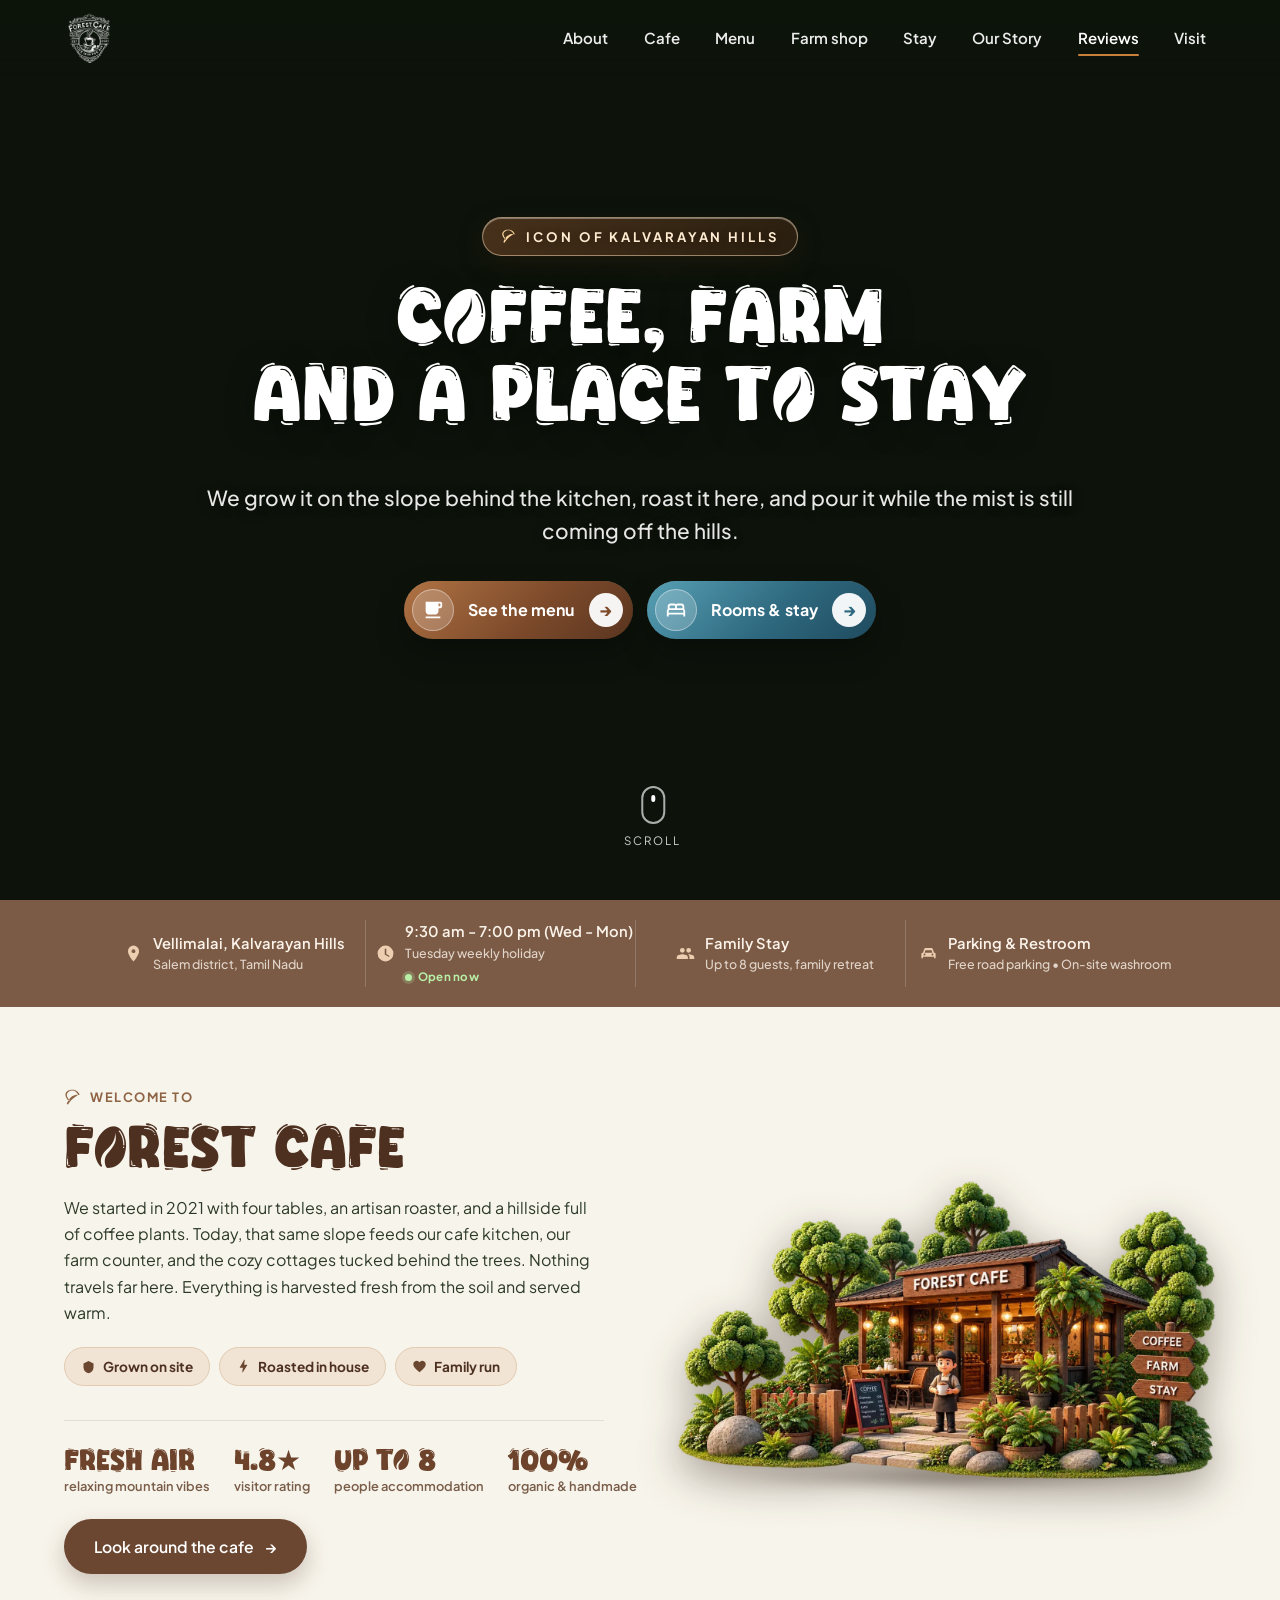
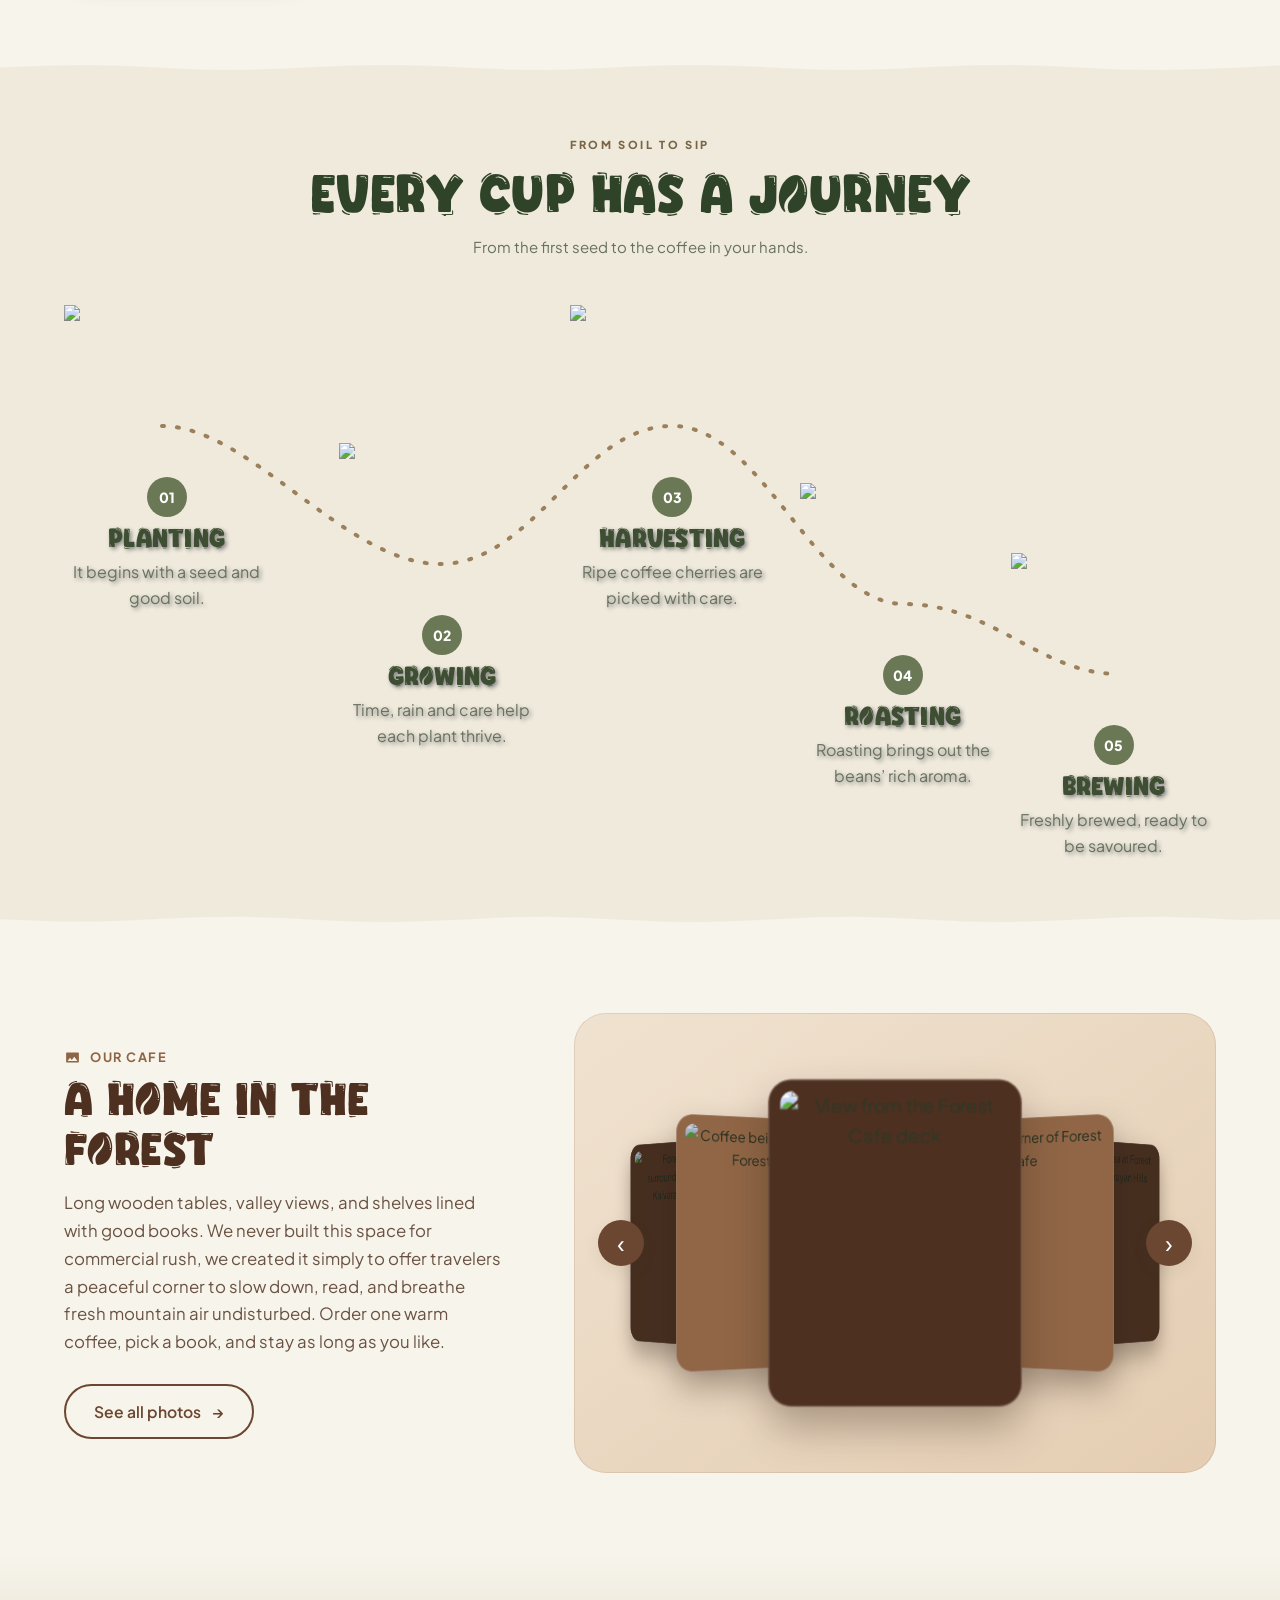
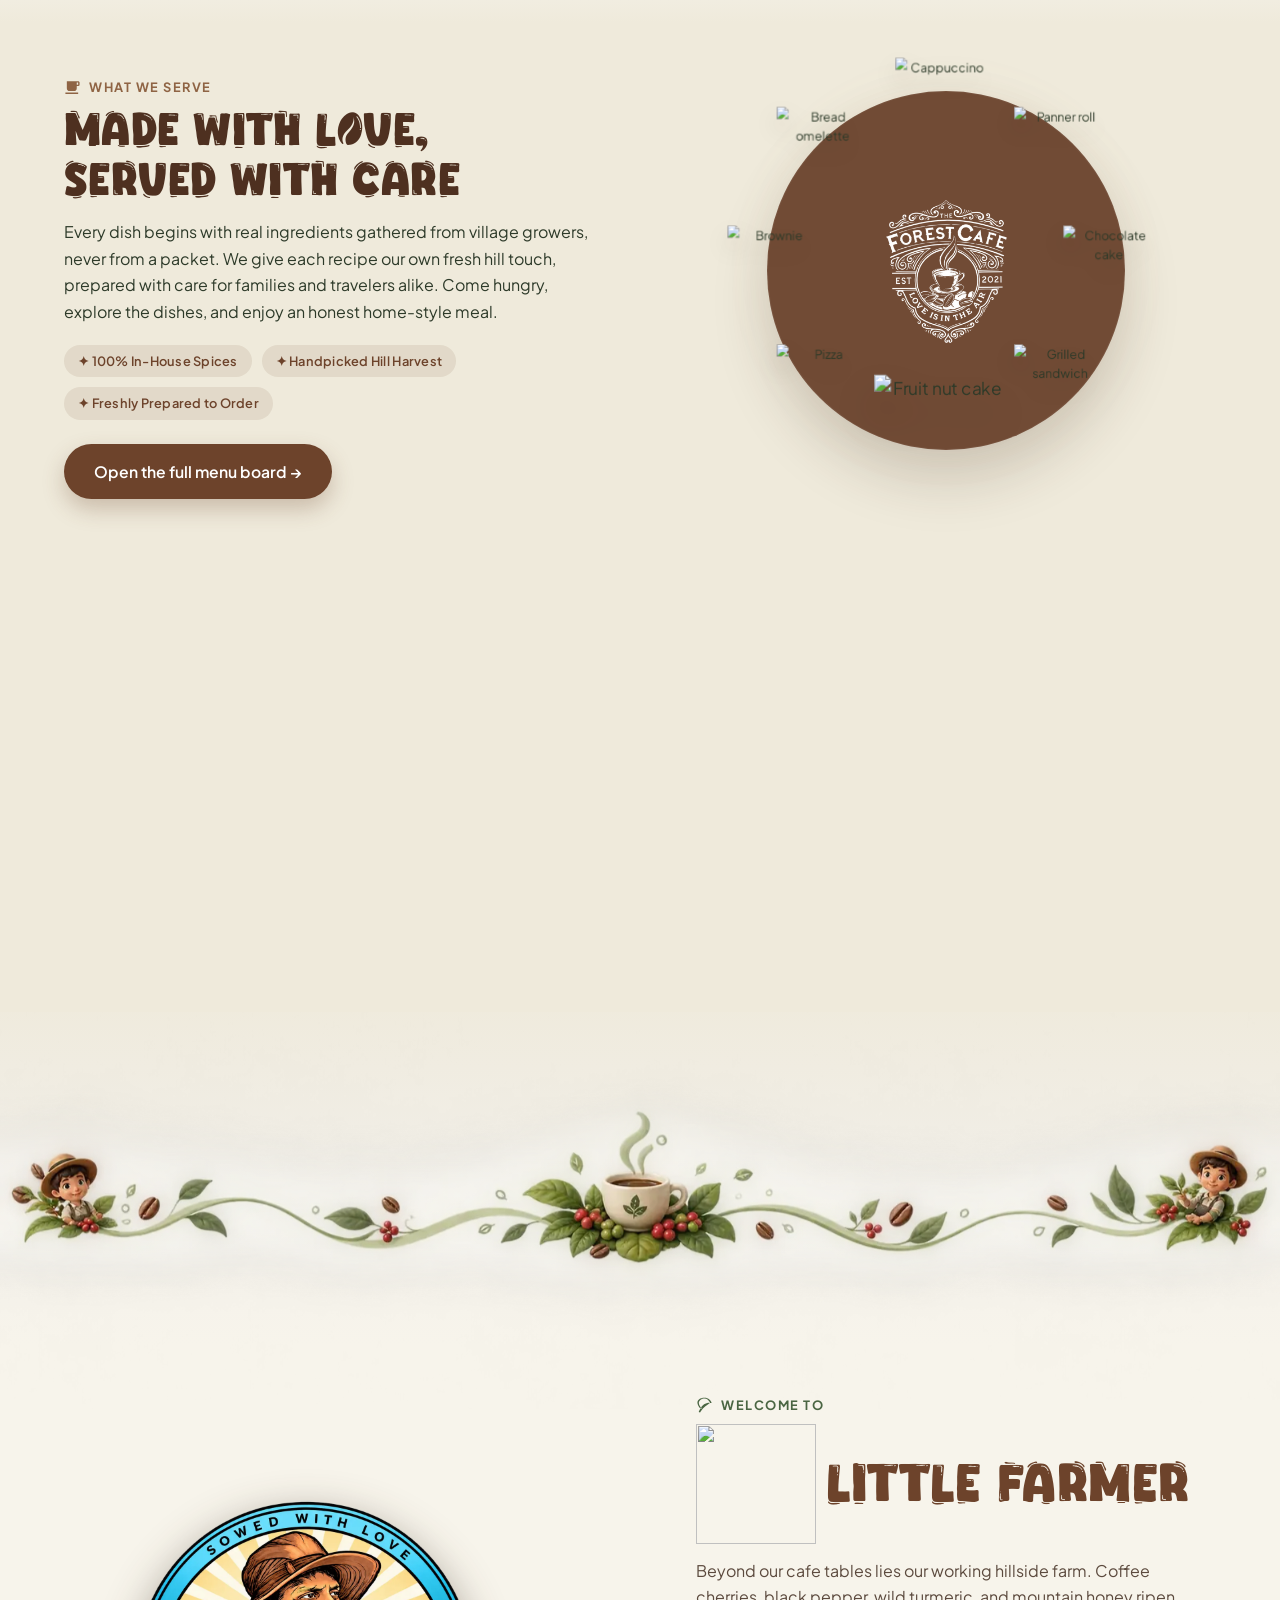
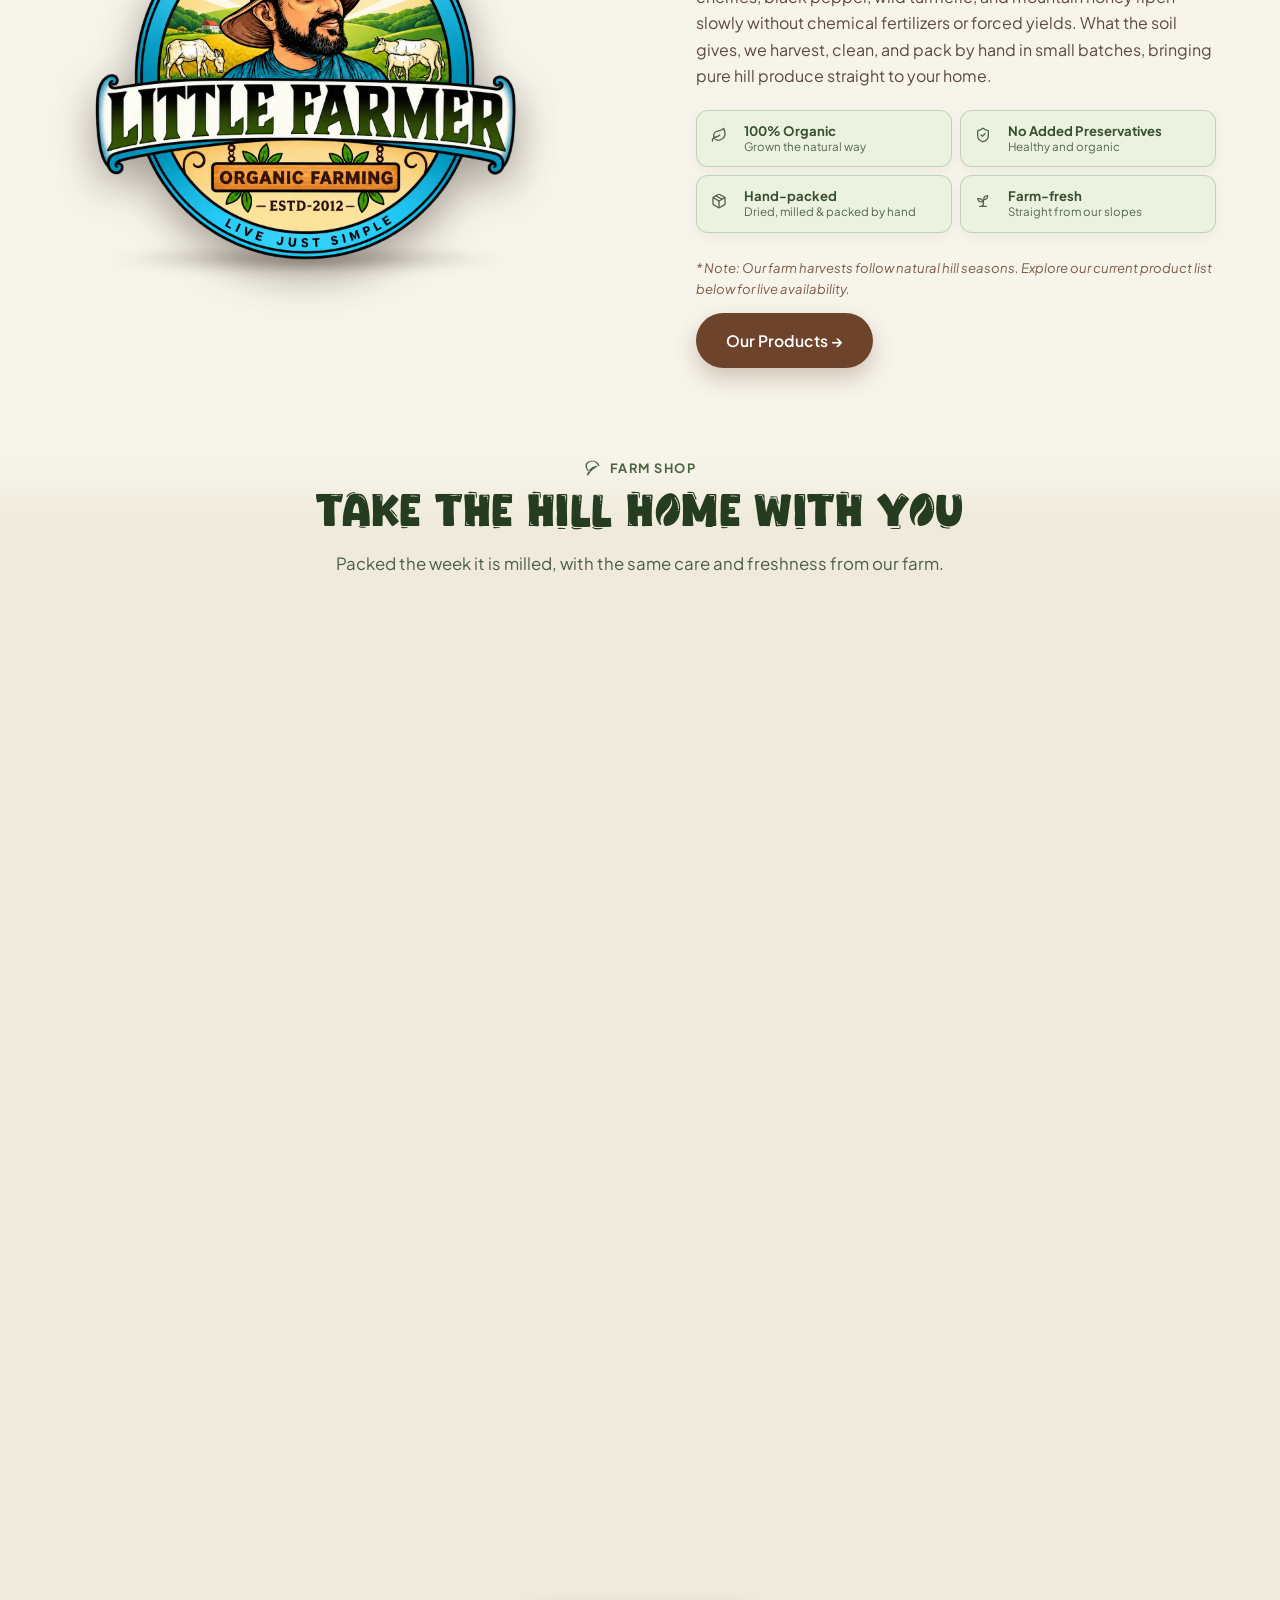
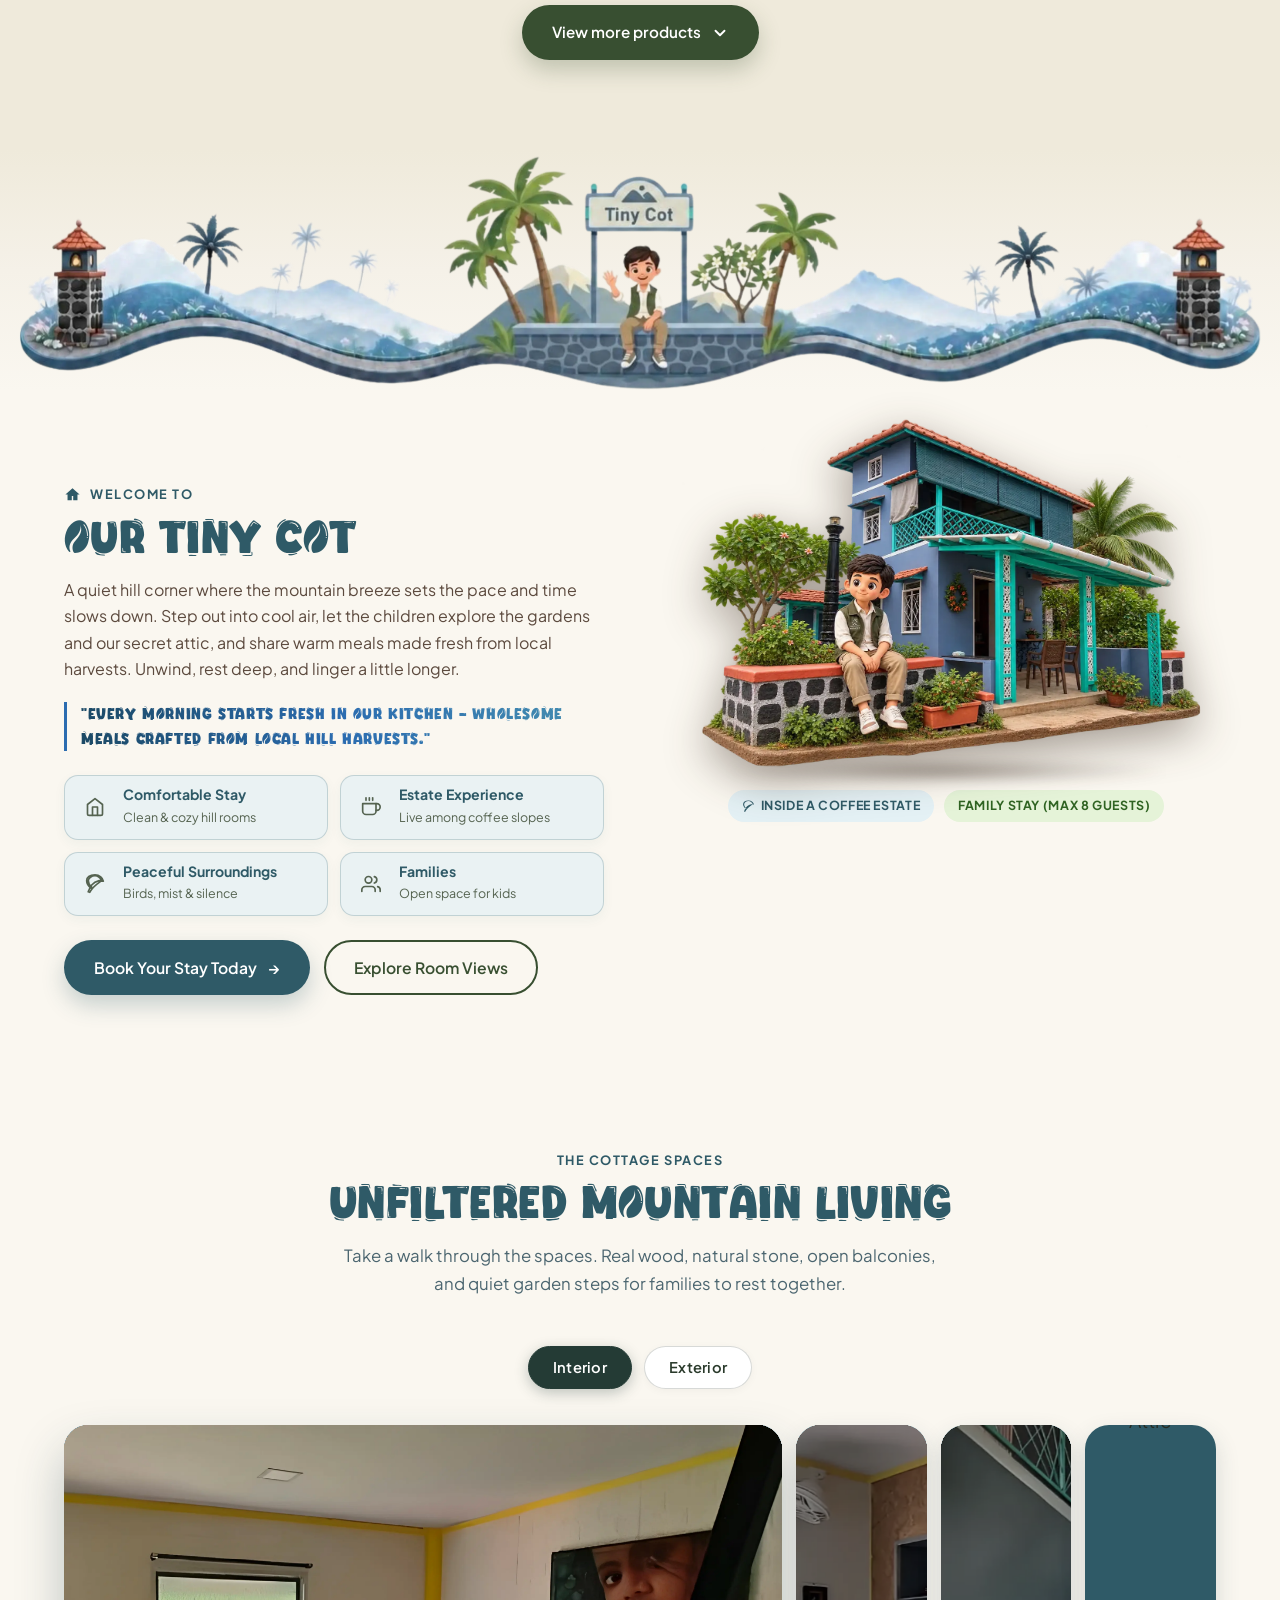
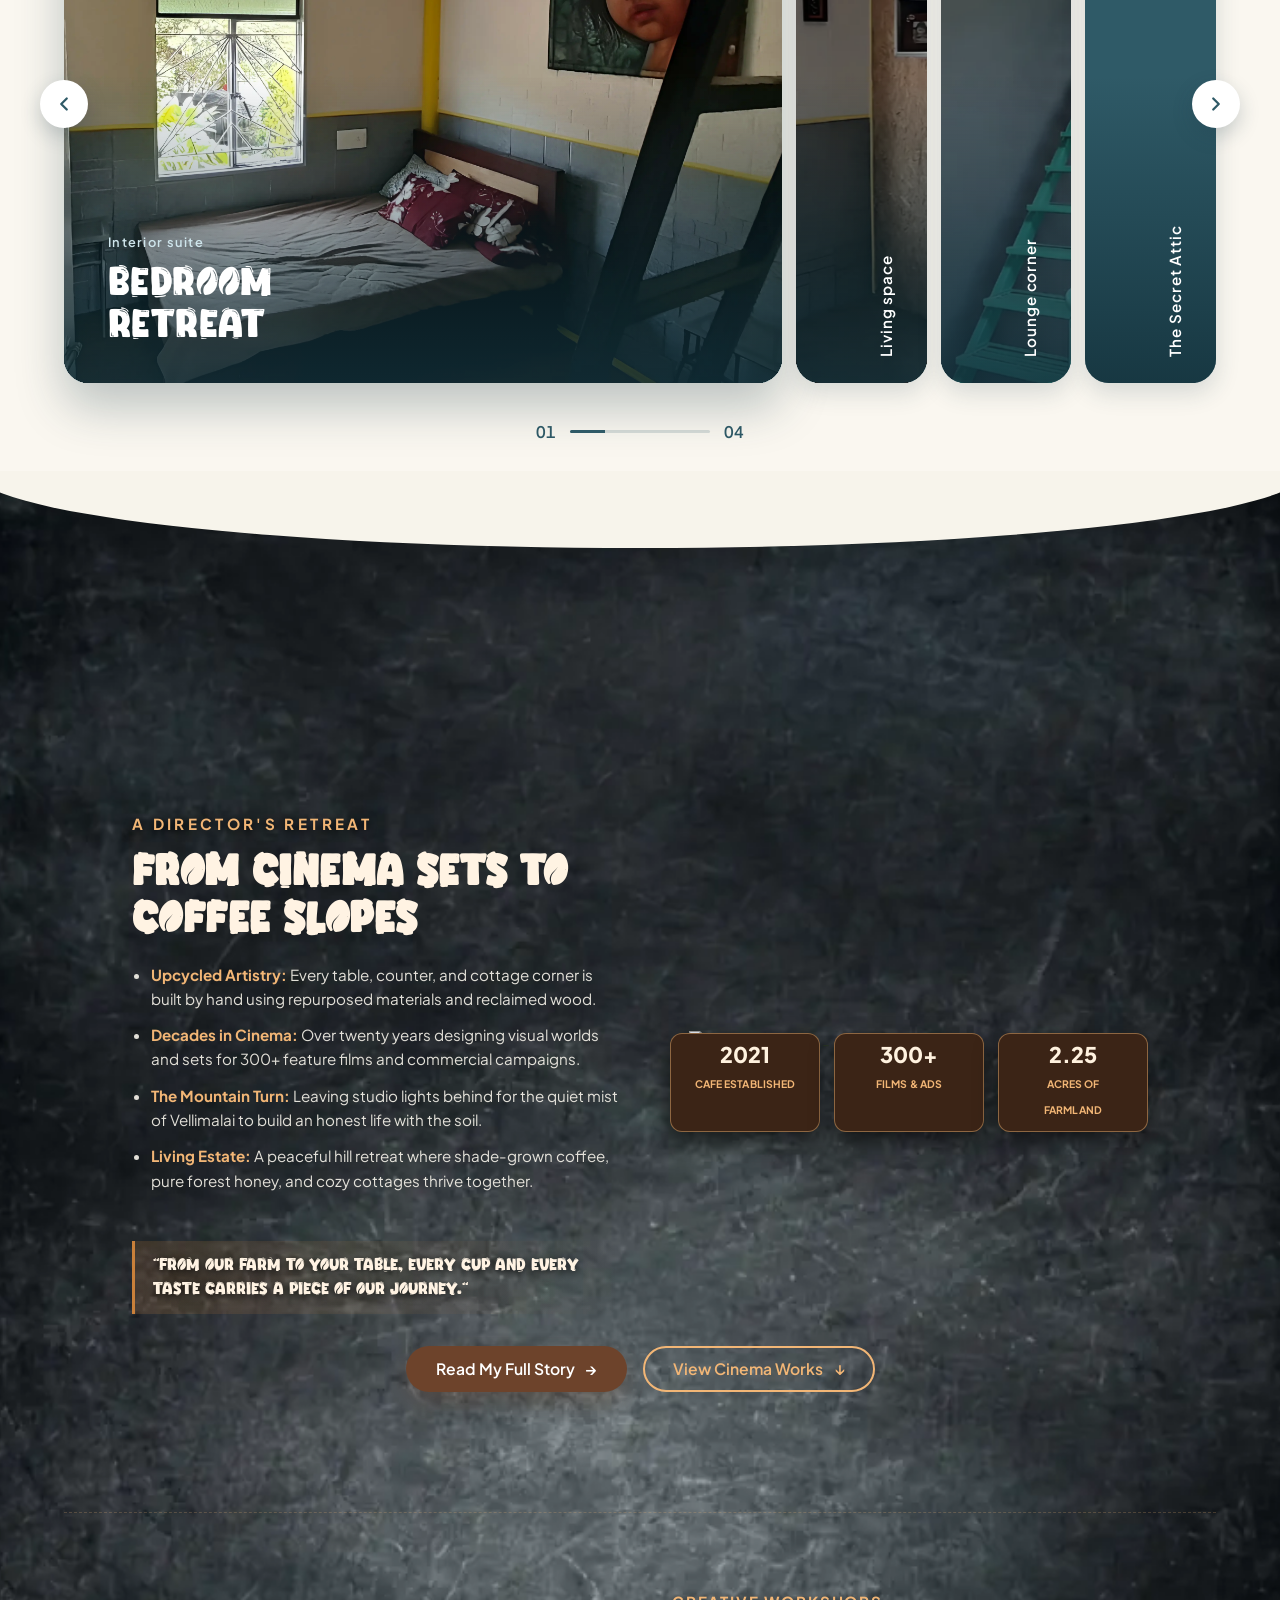
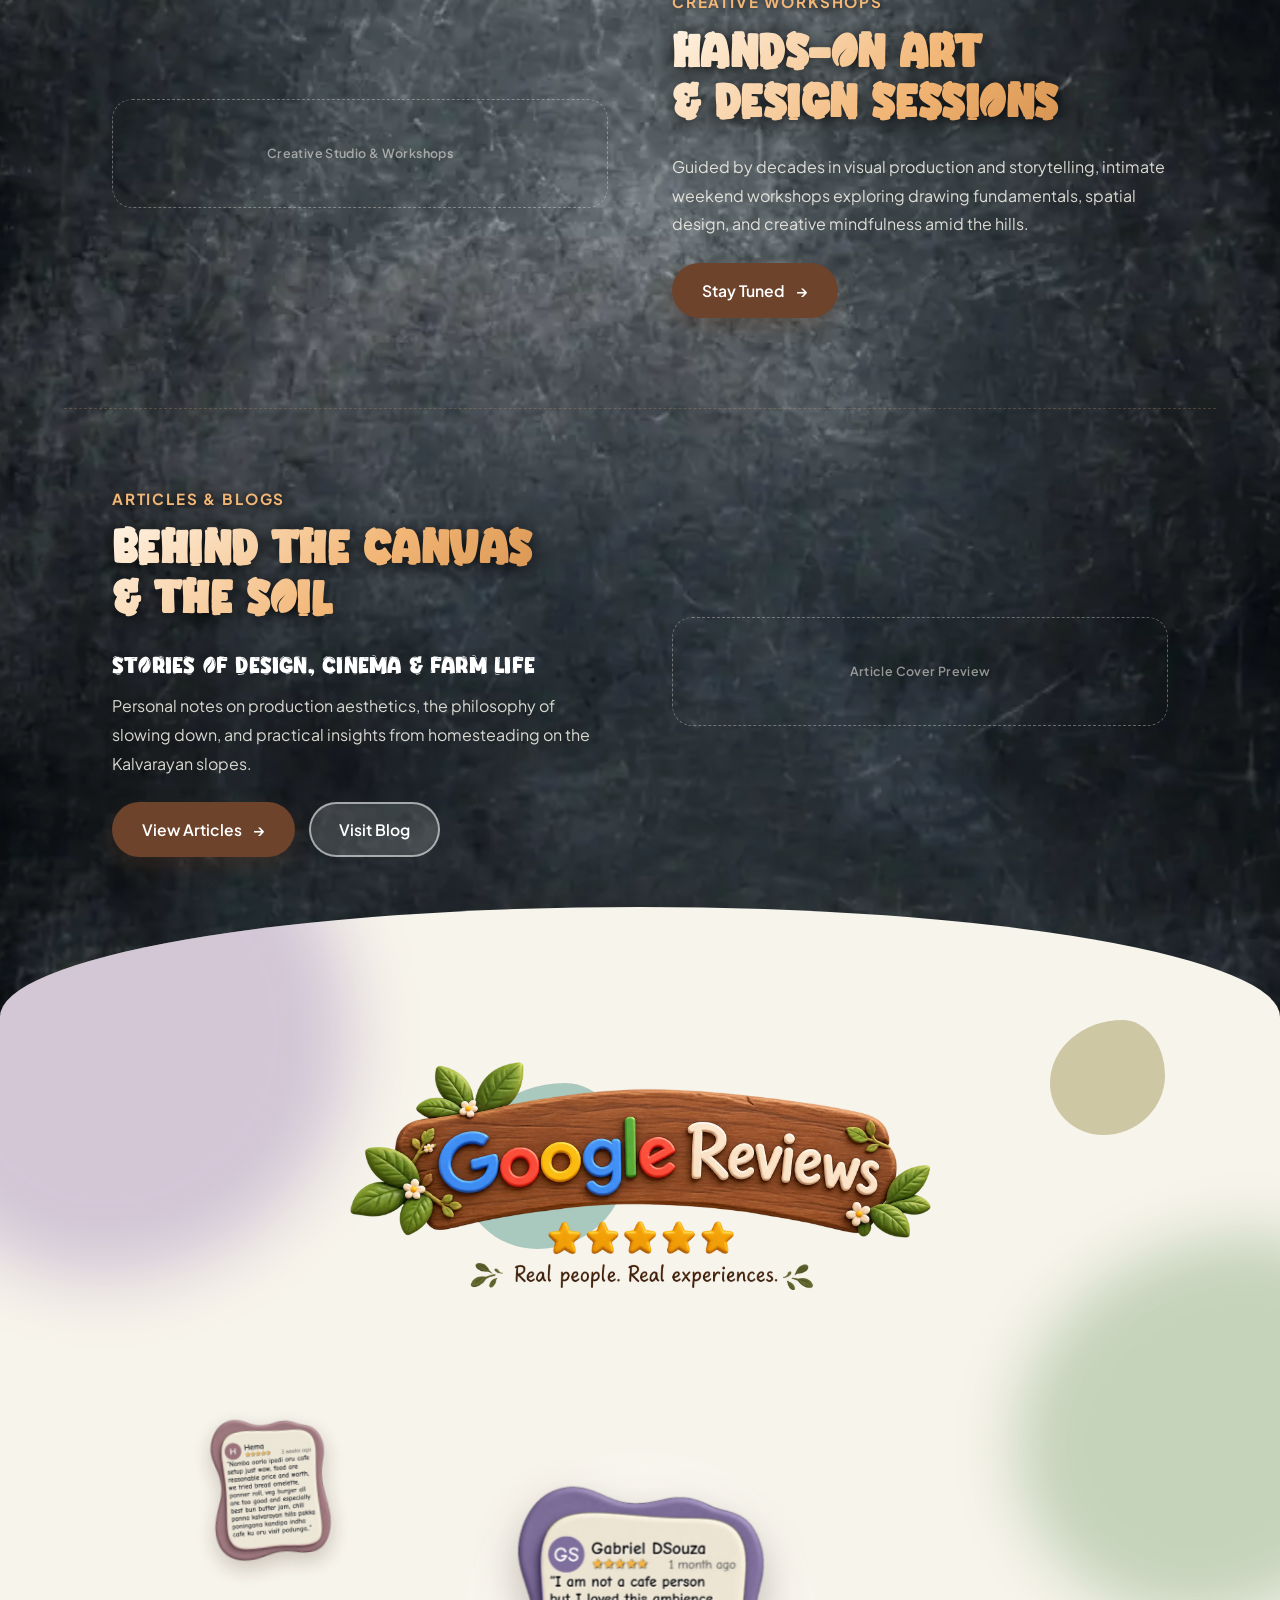
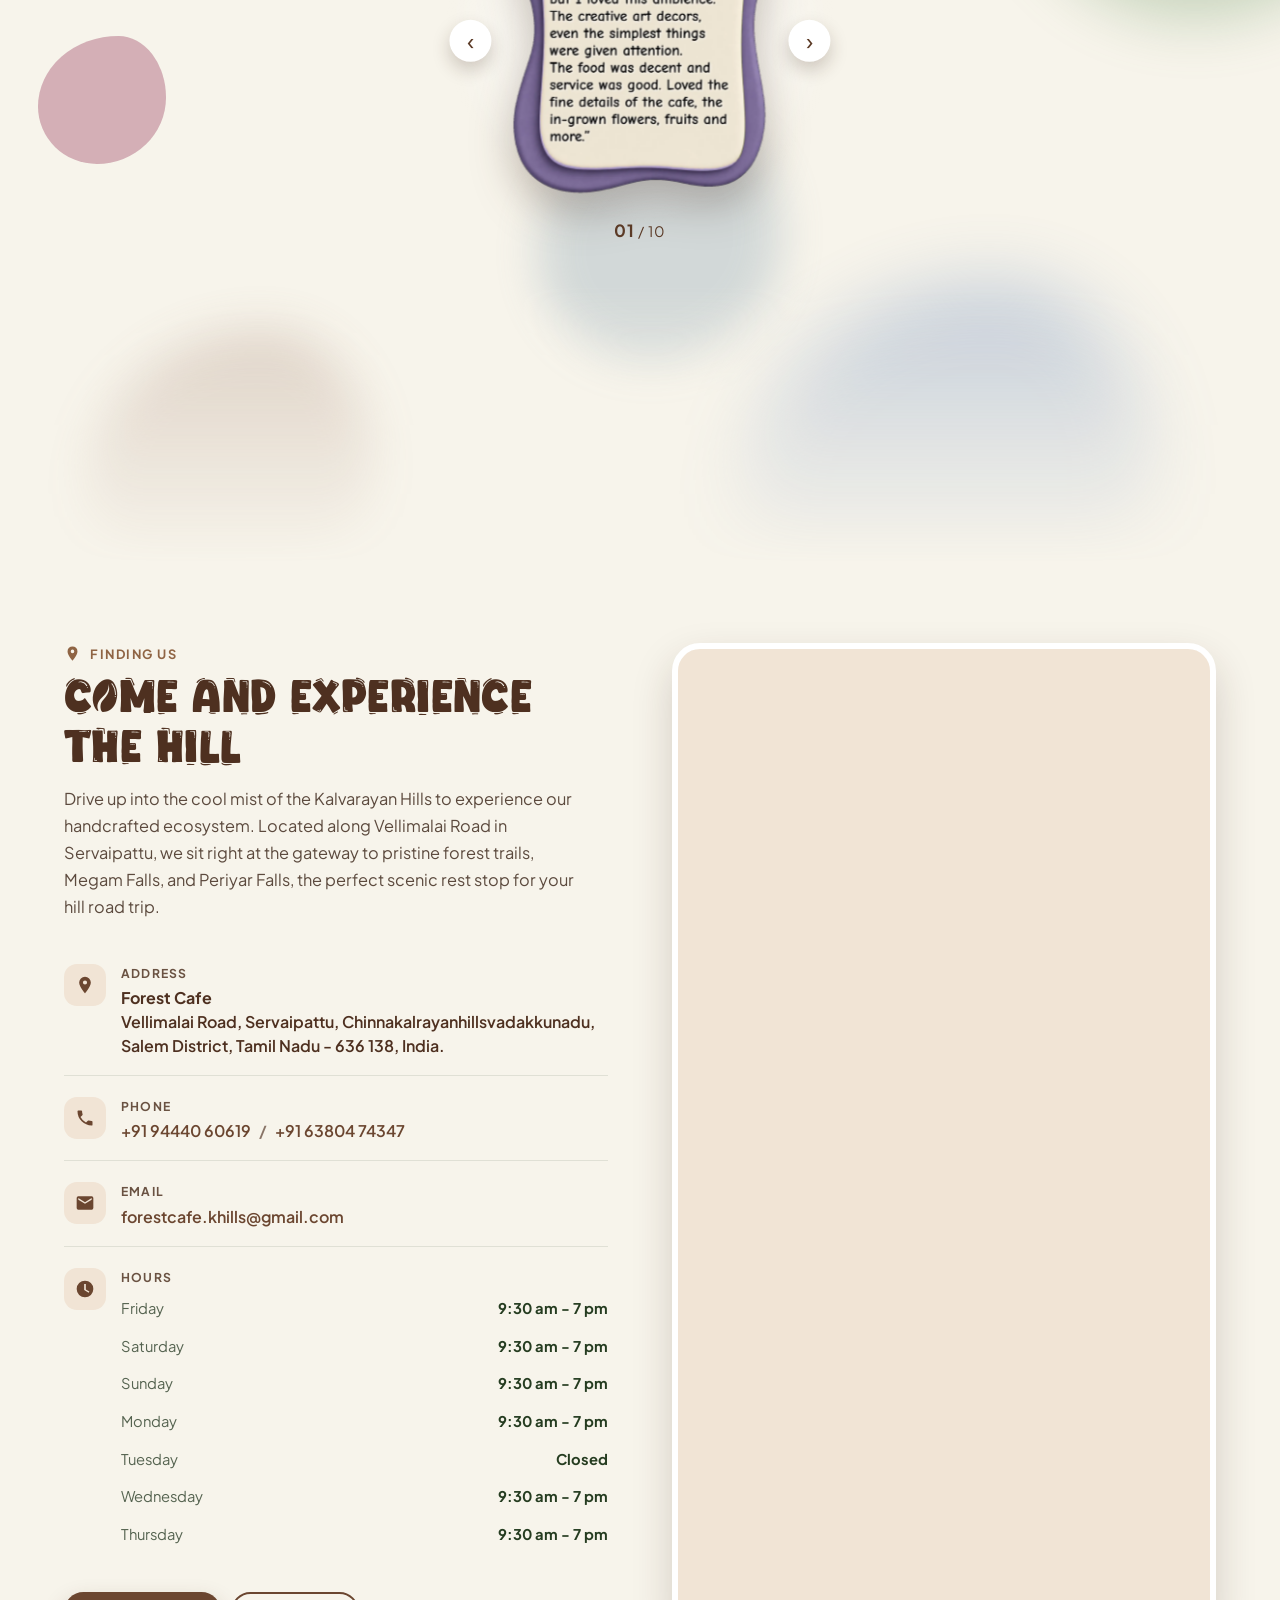
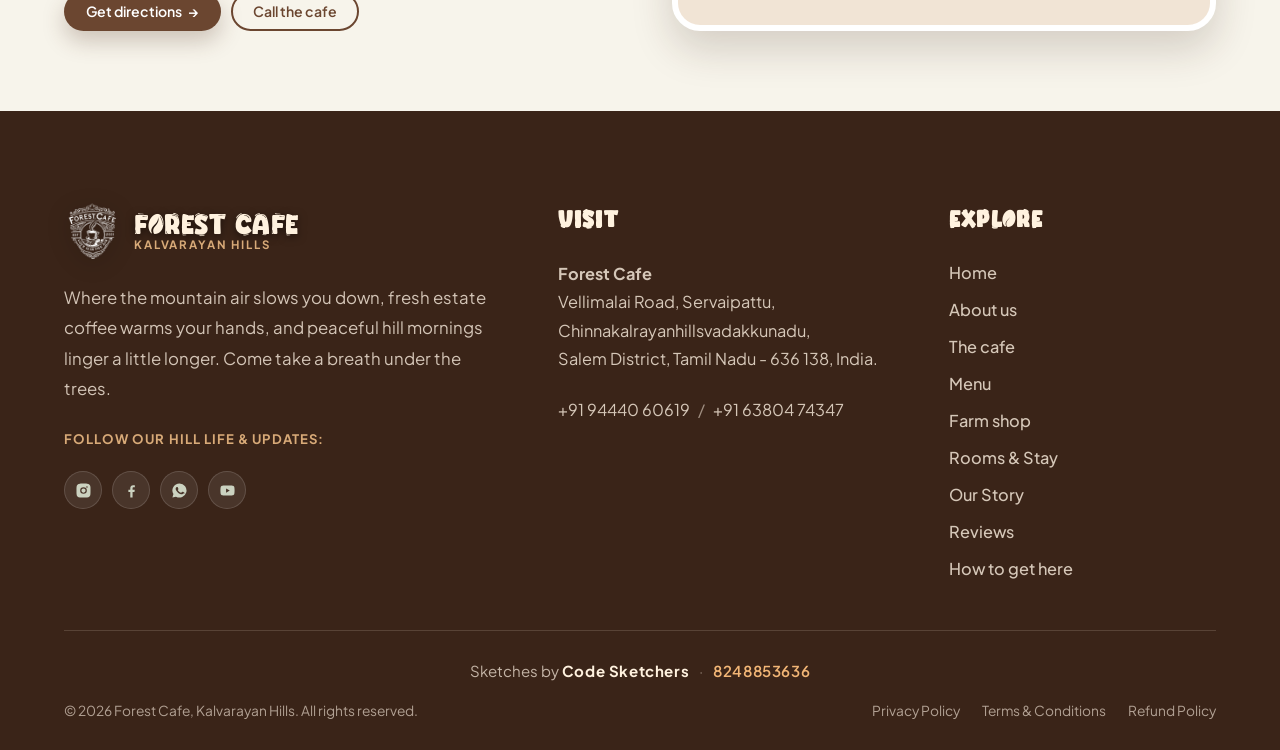
==== commit 99153182: "product images changed.. 100g & 200g option added for 70/30 coffee blend.. market price added for ve" ====
--- a/index.html
+++ b/index.html
@@ -5,7 +5,7 @@
 <meta charset="utf-8"/>
 <meta content="width=device-width, initial-scale=1.0, viewport-fit=cover" name="viewport"/>
 <title>Forest Cafe | Coffee, Farm &amp; Stay in Kalvarayan Hills, Salem</title>
-<meta content="Forest Cafe in the Kalvarayan Hills, Salem: single-origin filter coffee, a working farm shop, and cosy rooms to stay the night. 9:00 am - 7:00 pm (Wed - Mon) | Closed on Tuesdays." name="description"/>
+<meta content="Forest Cafe in the Kalvarayan Hills, Salem: single-origin filter coffee, a working farm shop, and cosy rooms to stay the night. 9:30 am - 7:00 pm (Wed - Mon) | Closed on Tuesdays." name="description"/>
 <meta content="Forest Cafe, Kalvarayan Hills, hill station cafe, filter coffee Tamil Nadu, farm stay, homestay Kalvarayan, organic honey, Salem cafe" name="keywords"/>
 <meta content="Forest Cafe" name="author"/>
 <meta content="#253C20" name="theme-color"/>
@@ -76,7 +76,7 @@
         "Saturday",
         "Sunday"
       ],
-      "opens": "09:00",
+      "opens": "09:30",
       "closes": "19:00"
     }
   ]
@@ -207,7 +207,7 @@
                     <svg viewbox="0 0 24 24">
                         <path d="M12 2a10 10 0 1 0 10 10A10 10 0 0 0 12 2zm1 10.6 4.2 2.5-.8 1.3L11 13.2V6h2z"></path>
                     </svg>
-                    <div><b class="i-full">9:00 am - 7:00 pm (Wed - Mon)</b><b class="i-short">9:00 am - 7:00 pm</b><span>Tuesday weekly maintenance</span><em class="open-badge" id="openBadge" hidden></em></div>
+                    <div><b class="i-full">9:30 am - 7:00 pm (Wed - Mon)</b><b class="i-short">9:30 am - 7:00 pm</b><span>Tuesday weekly holiday</span><em class="open-badge" id="openBadge" hidden></em></div>
                 </div>
                 <div class="info-item">
                     <svg viewbox="0 0 24 24">
@@ -219,7 +219,7 @@
                     <svg viewbox="0 0 24 24">
                         <path d="M5 11l1.5-4.5A2 2 0 0 1 8.4 5h7.2a2 2 0 0 1 1.9 1.5L19 11h.5A1.5 1.5 0 0 1 21 12.5V18h-2v-2H5v2H3v-5.5A1.5 1.5 0 0 1 4.5 11zm2.1 0h9.8l-1-3H8.1zM7 14.5A1.25 1.25 0 1 0 5.75 13 1.25 1.25 0 0 0 7 14.5zm10 0A1.25 1.25 0 1 0 15.75 13 1.25 1.25 0 0 0 17 14.5z"></path>
                     </svg>
-                    <div><b class="i-full">Parking &amp; Restroom</b><b class="i-short">Parking &amp; Rest</b><span>On-site parking • Restroom facilities</span></div>
+                    <div><b class="i-full">Parking &amp; Restroom</b><b class="i-short">Parking &amp; Rest</b><span>Free road parking • On-site washroom</span></div>
                 </div>
             </div>
         </div>
@@ -270,7 +270,7 @@
                         </div>
                         <div class="stat-item">
                             <b>Up to 8</b>
-                            <span>guests accommodation</span>
+                            <span>people accommodation</span>
                         </div>
                         <div class="stat-item">
                             <b>100%</b>
@@ -398,33 +398,8 @@
                                 ✦ Freshly Prepared to Order
                             </span>
                         </div>
-                        <button
-                            type="button"
-                            class="cake-fill-btn"
-                            id="openMenuBoardBtn"
-                            data-src="images/farm/menu.webp"
-                            data-pressed="false"
-                            aria-label="View Birthday Cakes Available poster"
-                        >
-                            <span class="cake-fill-label">Birthday Cakes Available</span>
-
-                            <!-- Expanding cream fill layer -->
-                            <span class="cake-fill-bg" aria-hidden="true"></span>
-
-                            <!-- Clipped inverted text layer that reveals as the circle expands -->
-                            <span class="cake-fill-overlay" aria-hidden="true">
-                                <span class="cake-fill-label">Birthday Cakes Available</span>
-                            </span>
-
-                            <!-- Right circular badge with dual sliding 2-tier birthday cake SVGs -->
-                            <span class="cake-fill-circle" aria-hidden="true">
-                                <svg class="cake-icon-in" viewBox="0 0 24 24" fill="none" stroke="currentColor" stroke-width="2" stroke-linecap="round" stroke-linejoin="round">
-                                    <path d="M12 8.25v-1.5m0 1.5q-2.033 0-4.024.166C6.845 8.51 6 9.473 6 10.608v2.513m6-4.871q2.033 0 4.024.166C17.155 8.51 18 9.473 18 10.608v2.513M15 8.25v-1.5m-6 1.5v-1.5m12 9.75l-1.5.75a3.35 3.35 0 0 1-3 0a3.35 3.35 0 0 0-3 0a3.35 3.35 0 0 1-3 0a3.35 3.35 0 0 0-3 0a3.35 3.35 0 0 1-3 0L3 16.5m15-3.379a49 49 0 0 0-6-.371q-3.05.002-6 .371m12 0q.585.073 1.163.16c1.07.16 1.837 1.094 1.837 2.175v5.169c0 .621-.504 1.125-1.125 1.125H4.125A1.125 1.125 0 0 1 3 20.625v-5.17c0-1.08.768-2.014 1.837-2.174A48 48 0 0 1 6 13.12m6.265-10.01a.375.375 0 1 1-.53 0L12 2.845zm-3 0a.375.375 0 1 1-.53 0L9 2.845zm6 0a.375.375 0 1 1-.53 0L15 2.845z"/>
-                                </svg>
-                                <svg class="cake-icon-out" viewBox="0 0 24 24" fill="none" stroke="currentColor" stroke-width="2" stroke-linecap="round" stroke-linejoin="round">
-                                    <path d="M12 8.25v-1.5m0 1.5q-2.033 0-4.024.166C6.845 8.51 6 9.473 6 10.608v2.513m6-4.871q2.033 0 4.024.166C17.155 8.51 18 9.473 18 10.608v2.513M15 8.25v-1.5m-6 1.5v-1.5m12 9.75l-1.5.75a3.35 3.35 0 0 1-3 0a3.35 3.35 0 0 0-3 0a3.35 3.35 0 0 1-3 0a3.35 3.35 0 0 0-3 0a3.35 3.35 0 0 1-3 0L3 16.5m15-3.379a49 49 0 0 0-6-.371q-3.05.002-6 .371m12 0q.585.073 1.163.16c1.07.16 1.837 1.094 1.837 2.175v5.169c0 .621-.504 1.125-1.125 1.125H4.125A1.125 1.125 0 0 1 3 20.625v-5.17c0-1.08.768-2.014 1.837-2.174A48 48 0 0 1 6 13.12m6.265-10.01a.375.375 0 1 1-.53 0L12 2.845zm-3 0a.375.375 0 1 1-.53 0L9 2.845zm6 0a.375.375 0 1 1-.53 0L15 2.845z"/>
-                                </svg>
-                            </span>
+                        <button class="btn btn-primary" id="openMenuModal" type="button">
+                            Open the full menu board →
                         </button>
                     </div>
                     <div class="menu-media">
@@ -547,7 +522,7 @@
                             <li data-item="fresh-ghee-250-ml"><span class="menu-item-name">Pure Coffee</span><span class="menu-dots"></span><span class="menu-price">₹380</span></li>
                             <li data-item="fresh-coffee-powder-250-g"><span class="menu-item-name">Coffee powder (250 g)</span><span class="menu-dots"></span><span class="menu-price">₹320</span></li>
                             <li data-item="fresh-tea-powder-250-g"><span class="menu-item-name">Tea powder (250 g)</span><span class="menu-dots"></span><span class="menu-price">₹180</span></li>
-                            <li data-item="fresh-seasonal-fruit-and-veg"><span class="menu-item-name">Seasonal fruit &amp; veg</span><span class="menu-dots"></span><span class="menu-price">Market rate</span></li>
+                            <li data-item="fresh-seasonal-fruit-and-veg"><span class="menu-item-name">Seasonal fruit &amp; veg</span><span class="menu-dots"></span><span class="menu-price">Market Price</span></li>
                         </ul>
                     </div>
                 </div>
@@ -591,7 +566,7 @@
                                     <path d="M2 21c0-3 1.85-5.36 5.08-6C9.5 14.52 12 13 13 12"></path>
                                 </svg>
                             </span>
-                            <div><strong>100% Organically grown</strong></div>
+                            <div><strong>100% Organic</strong><span>Grown the natural way</span></div>
                         </div>
                         <div class="farm-feature-item">
                             <span class="farm-feat-icon">
@@ -600,7 +575,7 @@
                                     <path d="m9 12 2 2 4-4"></path>
                                 </svg>
                             </span>
-                            <div><strong>No added preservatives</strong></div>
+                            <div><strong>No Added Preservatives</strong><span>Healthy and organic</span></div>
                         </div>
                         <div class="farm-feature-item">
                             <span class="farm-feat-icon">
@@ -611,7 +586,7 @@
                                     <path d="M12 22V12"></path>
                                 </svg>
                             </span>
-                            <div><strong>Hand-packed</strong></div>
+                            <div><strong>Hand-packed</strong><span>Dried, milled &amp; packed by hand</span></div>
                         </div>
                         <div class="farm-feature-item">
                             <span class="farm-feat-icon">
@@ -622,7 +597,7 @@
                                     <path d="M14.1 6a7 7 0 0 0-1.1 4c1.9-.1 3.3-.6 4.3-1.4 1-1 1.6-2.3 1.7-4.6-2.7.1-4 1-4.9 2z"></path>
                                 </svg>
                             </span>
-                            <div><strong>Farm-fresh</strong></div>
+                            <div><strong>Farm-fresh</strong><span>Straight from our slopes</span></div>
                         </div>
                     </div>
 
@@ -670,31 +645,60 @@
                             </span>
                         </button>
                     </article>
-                    <article class="product-card" tabindex="0" role="button" aria-haspopup="dialog" data-id="prod-2" data-img="images/products/2-70-30.webp" data-name="70/30 Coffee Blend">
-                        <div class="product-img-wrap"><img alt="Forest Cafe 70/30 Coffee Blend" loading="lazy" decoding="async" src="images/products/2-70-30.webp" /></div>
-                        <h3 class="product-title">70/30 Coffee Blend</h3>
-                        <p class="product-weight">Balanced and aromatic</p>
-                        <p class="product-price" data-price-for="prod-2" hidden></p>
-                        <p class="product-desc">A balanced blend crafted for a smooth, aromatic cup with the rich body and character of freshly roasted coffee.</p>
-                        <button class="cta-pill-btn" type="button" aria-label="Select &amp; order 70/30 Coffee Blend">
-                            <span class="cta-shine" aria-hidden="true"></span>
-                            <span class="cta-label">Select &amp; order</span>
-                            <span class="cta-icon-wrap" aria-hidden="true">
-                                <!-- Shopping Bag Icon -->
-                                <svg class="cta-icon-svg" viewBox="0 0 24 24" width="16" height="16" fill="none" stroke="currentColor" stroke-width="2" stroke-linecap="round" stroke-linejoin="round">
-                                    <path d="M6 2 3 6v14a2 2 0 0 0 2 2h14a2 2 0 0 0 2-2V6l-3-4Z" />
-                                    <path d="M3 6h18" />
-                                    <path d="M16 10a4 4 0 0 1-8 0" />
-                                </svg>
-                            </span>
-                        </button>
-                    </article>
+
+<article class="product-card" tabindex="0" role="button"
+    aria-haspopup="dialog"
+    data-id="prod-2"
+    data-img="images/products/2-70-30.webp"
+    data-name="70/30 Coffee Blend"
+    data-variants="100 g|200 g">
+
+    <div class="product-img-wrap">
+        <img
+            alt="Forest Cafe 70/30 Coffee Blend"
+            loading="lazy"
+            decoding="async"
+            src="images/products/2-70-30.webp"
+        />
+    </div>
+
+    <h3 class="product-title">70/30 Coffee Blend</h3>
+
+    <p class="product-weight">100 g &amp; 200 g</p>
+
+    <p class="product-price" data-price-for="prod-2" hidden></p>
+
+    <p class="product-desc">
+        A balanced blend crafted for a smooth, aromatic cup
+        with the rich body and character of freshly roasted coffee.
+    </p>
+
+    <button class="cta-pill-btn" type="button"
+        aria-label="Select &amp; order 70/30 Coffee Blend">
+
+        <span class="cta-shine" aria-hidden="true"></span>
+        <span class="cta-label">Select &amp; order</span>
+
+        <span class="cta-icon-wrap" aria-hidden="true">
+            <svg class="cta-icon-svg" viewBox="0 0 24 24"
+                width="16" height="16" fill="none"
+                stroke="currentColor" stroke-width="2"
+                stroke-linecap="round" stroke-linejoin="round">
+                <path d="M6 2 3 6v14a2 2 0 0 0 2 2h14a2 2 0 0 0 2-2V6l-3-4Z" />
+                <path d="M3 6h18" />
+                <path d="M16 10a4 4 0 0 1-8 0" />
+            </svg>
+        </span>
+    </button>
+</article>
+
                     <article class="product-card" tabindex="0" role="button" aria-haspopup="dialog" data-id="prod-4" data-img="images/products/4-tea-powder.webp" data-name="Tea Dust">
                         <div class="product-img-wrap"><img alt="Forest Cafe Tea Dust" loading="lazy" decoding="async" src="images/products/4-tea-powder.webp" /></div>
                         <h3 class="product-title">Tea Powder</h3>
                         <p class="product-weight">Refreshing everyday tea</p>
                         <p class="product-price" data-price-for="prod-4" hidden></p>
                         <p class="product-desc">Fine tea dust selected for a rich colour, refreshing aroma and a comforting cup of everyday tea.</p>
+        
                         <button class="cta-pill-btn" type="button" aria-label="Select &amp; order Tea Dust">
                             <span class="cta-shine" aria-hidden="true"></span>
                             <span class="cta-label">Select &amp; order</span>
@@ -949,35 +953,7 @@
                                         <path d="M16 3.13a4 4 0 0 1 0 7.75"></path>
                                     </svg>
                                 </span>
-                                <div><strong>Family-Friendly</strong><span>Open spaces for children</span></div>
-                            </div>
-                        </div>
-
-                        <!-- Stay Guidelines & House Rules Accordion -->
-                        <div class="stay-rules-accordion" id="stayRulesAccordion">
-                            <button type="button" class="stay-rules-trigger" id="stayRulesTrigger" aria-expanded="false" aria-controls="stayRulesPanel">
-                                <span class="stay-rules-trigger-left">
-                                    <svg width="15" height="15" viewBox="0 0 24 24" fill="none" stroke="currentColor" stroke-width="2.1" stroke-linecap="round" stroke-linejoin="round" aria-hidden="true">
-                                        <circle cx="12" cy="12" r="10"></circle>
-                                        <line x1="12" y1="16" x2="12" y2="12"></line>
-                                        <line x1="12" y1="8" x2="12.01" y2="8"></line>
-                                    </svg>
-                                    <span>Stay Guidelines &amp; House Rules</span>
-                                </span>
-                                <svg class="stay-rules-chevron" width="15" height="15" viewBox="0 0 24 24" fill="none" stroke="currentColor" stroke-width="2.1" stroke-linecap="round" stroke-linejoin="round" aria-hidden="true">
-                                    <polyline points="6 9 12 15 18 9"></polyline>
-                                </svg>
-                            </button>
-                            <div class="stay-rules-panel" id="stayRulesPanel" role="region" aria-labelledby="stayRulesTrigger">
-                                <div class="stay-rules-panel-inner">
-                                    <ul class="stay-rules-list">
-                                        <li><strong>Check-in &amp; Check-out:</strong> 12:00 PM - 11:00 AM</li>
-                                        <li><strong>Tariff &amp; Capacity:</strong> Per-day room tariff for up to 8 guests (extra person charges included)</li>
-                                        <li><strong>Food &amp; Dining:</strong> Food is not included in the stay package (ordered separately at Forest Cafe)</li>
-                                        <li><strong>Parking &amp; Pets:</strong> On-site parking available; no pets allowed</li>
-                                        <li><strong>Booking &amp; Policy:</strong> Advance payment required to confirm (non-refundable)</li>
-                                    </ul>
-                                </div>
+                                <div><strong>Families</strong><span>Open space for kids</span></div>
                             </div>
                         </div>
 
@@ -1011,7 +987,6 @@
                                 Inside a Coffee Estate
                             </span>
                             <span class="cot-pill-badge cot-pill-badge--accent">Family Stay (Max 8 Guests)</span>
-                            <span class="cot-pill-badge">Check-in 12:00 PM - 11:00 AM</span>
                         </div>
                     </div>
                 </div>
@@ -1139,7 +1114,7 @@
 
                             <ul class="director-story-list">
                                 <li><strong>Upcycled Artistry:</strong> Every table, counter, and cottage corner is built by hand using repurposed materials and reclaimed wood.</li>
-                                <li><strong>Decades in the Film Industry:</strong> Over twenty years designing visual worlds and sets for 300+ feature films and commercial campaigns.</li>
+                                <li><strong>Decades in Cinema:</strong> Over twenty years designing visual worlds and sets for 300+ feature films and commercial campaigns.</li>
                                 <li><strong>The Mountain Turn:</strong> Leaving studio lights behind for the quiet mist of Vellimalai to build an honest life with the soil.</li>
                                 <li><strong>Living Estate:</strong> A peaceful hill retreat where shade-grown coffee, pure forest honey, and cozy cottages thrive together.</li>
                             </ul>
@@ -1475,13 +1450,13 @@
                         </span>
                         <div style="flex:1">
                             <div class="contact-label">Hours</div>
-                            <div class="hours-row"><span>Friday</span><span>9:00 am - 7 pm</span></div>
-                            <div class="hours-row"><span>Saturday</span><span>9:00 am - 7 pm</span></div>
-                            <div class="hours-row"><span>Sunday</span><span>9:00 am - 7 pm</span></div>
-                            <div class="hours-row"><span>Monday</span><span>9:00 am - 7 pm</span></div>
+                            <div class="hours-row"><span>Friday</span><span>9:30 am - 7 pm</span></div>
+                            <div class="hours-row"><span>Saturday</span><span>9:30 am - 7 pm</span></div>
+                            <div class="hours-row"><span>Sunday</span><span>9:30 am - 7 pm</span></div>
+                            <div class="hours-row"><span>Monday</span><span>9:30 am - 7 pm</span></div>
                             <div class="hours-row"><span>Tuesday</span><span>Closed</span></div>
-                            <div class="hours-row"><span>Wednesday</span><span>9:00 am - 7 pm</span></div>
-                            <div class="hours-row"><span>Thursday</span><span>9:00 am - 7 pm</span></div>
+                            <div class="hours-row"><span>Wednesday</span><span>9:30 am - 7 pm</span></div>
+                            <div class="hours-row"><span>Thursday</span><span>9:30 am - 7 pm</span></div>
                         </div>
                     </li>
                 </ul>
@@ -1614,10 +1589,10 @@
     </footer>
 
     <!-- ============ OVERLAYS ============ -->
-    <div aria-label="Birthday cakes available" aria-modal="true" class="modal" id="menuModal" role="dialog">
+    <div aria-label="Full menu board" aria-modal="true" class="modal" id="menuModal" role="dialog">
         <div class="modal-panel">
-            <button aria-label="Close" class="modal-close" id="closeMenuModal" type="button">×</button>
-            <img alt="Birthday Cakes Available - Forest Cafe" class="menu-lightbox-img" src="images/farm/menu.webp" loading="lazy" decoding="async" />
+            <button aria-label="Close menu" class="modal-close" id="closeMenuModal" type="button">×</button>
+            <img alt="Forest Cafe full menu board" src="images/farm/menu.webp" loading="lazy" decoding="async" />
         </div>
     </div>
     <div aria-label="Photo viewer" aria-modal="true" class="lightbox" id="lightbox" role="dialog">
@@ -1709,20 +1684,15 @@
                     <p>To preserve the natural environment of the Kalvarayan Hills, guests are asked to observe the following:</p>
                     <ul>
                         <li><b>Allergies:</b> Our kitchen handles dairy, nuts, regional spices, and gluten. Please inform our staff of any food allergies or dietary needs before ordering.</li>
-                        <li><b>Pet Policy:</b> No pets allowed. To ensure a peaceful, clean, and safe environment for all visitors and wildlife, pets are strictly not permitted on the cafe premises or in the cottage rooms.</li>
+                        <li><b>Pet Policy:</b> Friendly pets are welcome. Pet owners must supervise their animals at all times and ensure garden spaces remain clean.</li>
                         <li><b>Environmental Care:</b> Littering, dumping plastic waste, lighting open fires, and using loud sound systems are strictly prohibited to protect local wildlife and neighbor peace.</li>
                     </ul>
 
                     <h4>6. Cottage Bookings and House Rules</h4>
                     <ul>
-                        <li><b>Check-in and Check-out:</b> Check-in time is 12:00 PM and check-out time is 11:00 AM (12:00 PM - 11:00 AM). Early check-in or late check-out is subject to prior confirmation and room availability.</li>
-                        <li><b>Capacity and Tariff Structure:</b> The cottage accommodates up to a maximum of 8 guests (Max 8 guests). Room tariffs are quoted per day, and extra person charges are applicable as per the total guest count.</li>
-                        <li><b>Food and Dining:</b> Food is not included in the stay package. Wholesome meals, snacks, and single-origin filter coffee are available separately for order at Forest Cafe during kitchen hours.</li>
-                        <li><b>Advance Payment:</b> An advance payment is strictly required to confirm all cottage room reservations. Dates cannot be held or reserved without advance payment confirmation.</li>
-                        <li><b>Cancellation Policy:</b> All cottage bookings operate under a strict No Refund policy upon cancellation. Please refer to Section 4 of our Refund Policy for full details.</li>
-                        <li><b>Parking and Amenities:</b> Dedicated on-site parking is available for staying guests.</li>
-                        <li><b>Pet Policy:</b> No pets allowed anywhere on the property or inside the cottage rooms.</li>
-                        <li><b>Property Care:</b> Guests are responsible for any loss or damage caused to the property, furniture, or fixtures during their stay.</li>
+                        <li>Room tariffs, advance payment amounts, check-in/check-out schedules, and guest guidelines are shared and agreed upon via WhatsApp or phone before booking confirmation.</li>
+                        <li>A reservation is confirmed once the agreed advance payment has been received.</li>
+                        <li>Guests are responsible for any damage caused to property, furniture, or fixtures during their stay.</li>
                     </ul>
 
                     <h4>7. Limitation of Liability</h4>
@@ -1757,16 +1727,16 @@
                     <h4>3. Caf&eacute; Dining Orders</h4>
                     <p>If a dish or beverage served at your table does not meet our standard, please inform our service team immediately during your meal so we can replace the item or adjust your bill. Requests for refunds or adjustments cannot be accepted for items that have already been consumed.</p>
 
-                    <h4>4. Cottage Stay Cancellation Policy</h4>
+                    <h4>4. Cottage Stay Cancellation and Rescheduling</h4>
                     <ul>
-                        <li><b>Advance Payment Requirement:</b> An advance payment is required to confirm all cottage reservations. Once confirmed, the cottage accommodation is reserved exclusively for your booking.</li>
-                        <li><b>Strict No-Refund Policy:</b> All cottage bookings operate under a strict No Refund policy. In the event of a cancellation, date change request, or no-show, the advance reservation payment is non-refundable under any circumstances.</li>
-                        <li><b>No-Shows and Early Departures:</b> No refunds, bill adjustments, or credits will be issued for late arrivals, no-shows, early departures, or unused nights during an ongoing stay.</li>
-                        <li><b>Severe Weather or Operational Emergencies:</b> In the rare event that Forest Cafe cannot host guests due to severe force majeure hill events (such as extreme weather, landslides, or official road closures), date rescheduling may be offered at management discretion, subject to room availability. However, advance payments remain strictly non-refundable.</li>
+                        <li><b>Cancellations 72 Hours or More Before Check-in:</b> Eligible for a 100% refund of the advance reservation payment.</li>
+                        <li><b>Cancellations Under 72 Hours Before Check-in or No-Shows:</b> The advance payment will be retained to cover room holding costs. We will make reasonable efforts to offer a one-time date rescheduling, subject to calendar availability.</li>
+                        <li><b>Weather or Property Disruptions:</b> If your stay must be canceled due to extreme mountain weather, road closures, or operational maintenance on our end, you will receive a full 100% refund or free date rescheduling of your choice.</li>
+                        <li>Early departures or unused nights during an ongoing stay are non-refundable.</li>
                     </ul>
 
                     <h4>5. Refund Processing Timelines</h4>
-                    <p>Approved refunds for eligible farm shop product issues are processed directly to your original UPI ID or source bank account within <b>5 to 7 business days</b>. We will send a transaction confirmation reference via WhatsApp as soon as the transfer is completed.</p>
+                    <p>Approved refunds are processed directly to your original UPI ID or source bank account within <b>5 to 7 business days</b>. We will send a transaction confirmation reference via WhatsApp as soon as the transfer is completed.</p>
 
                     <h4>6. Customer Support</h4>
                     <p>For assistance with an order, cancellation, or refund request:</p>
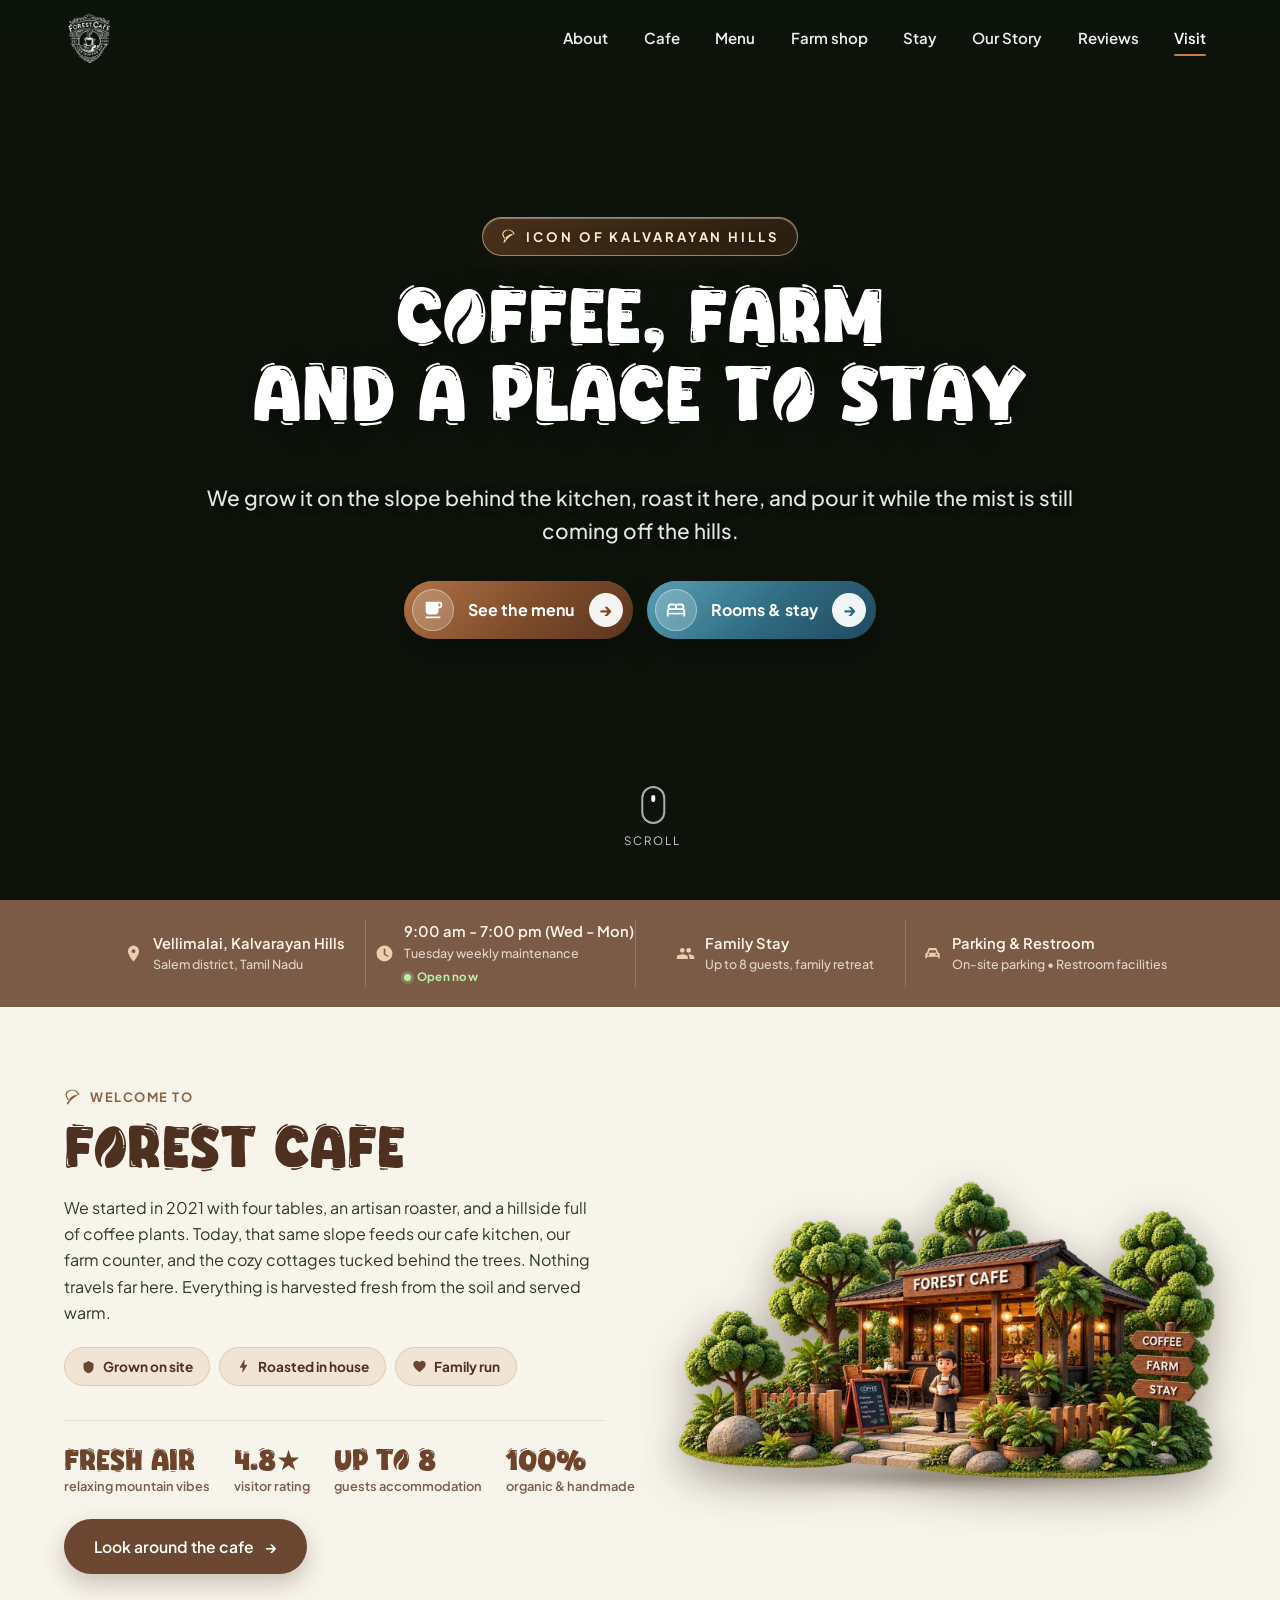
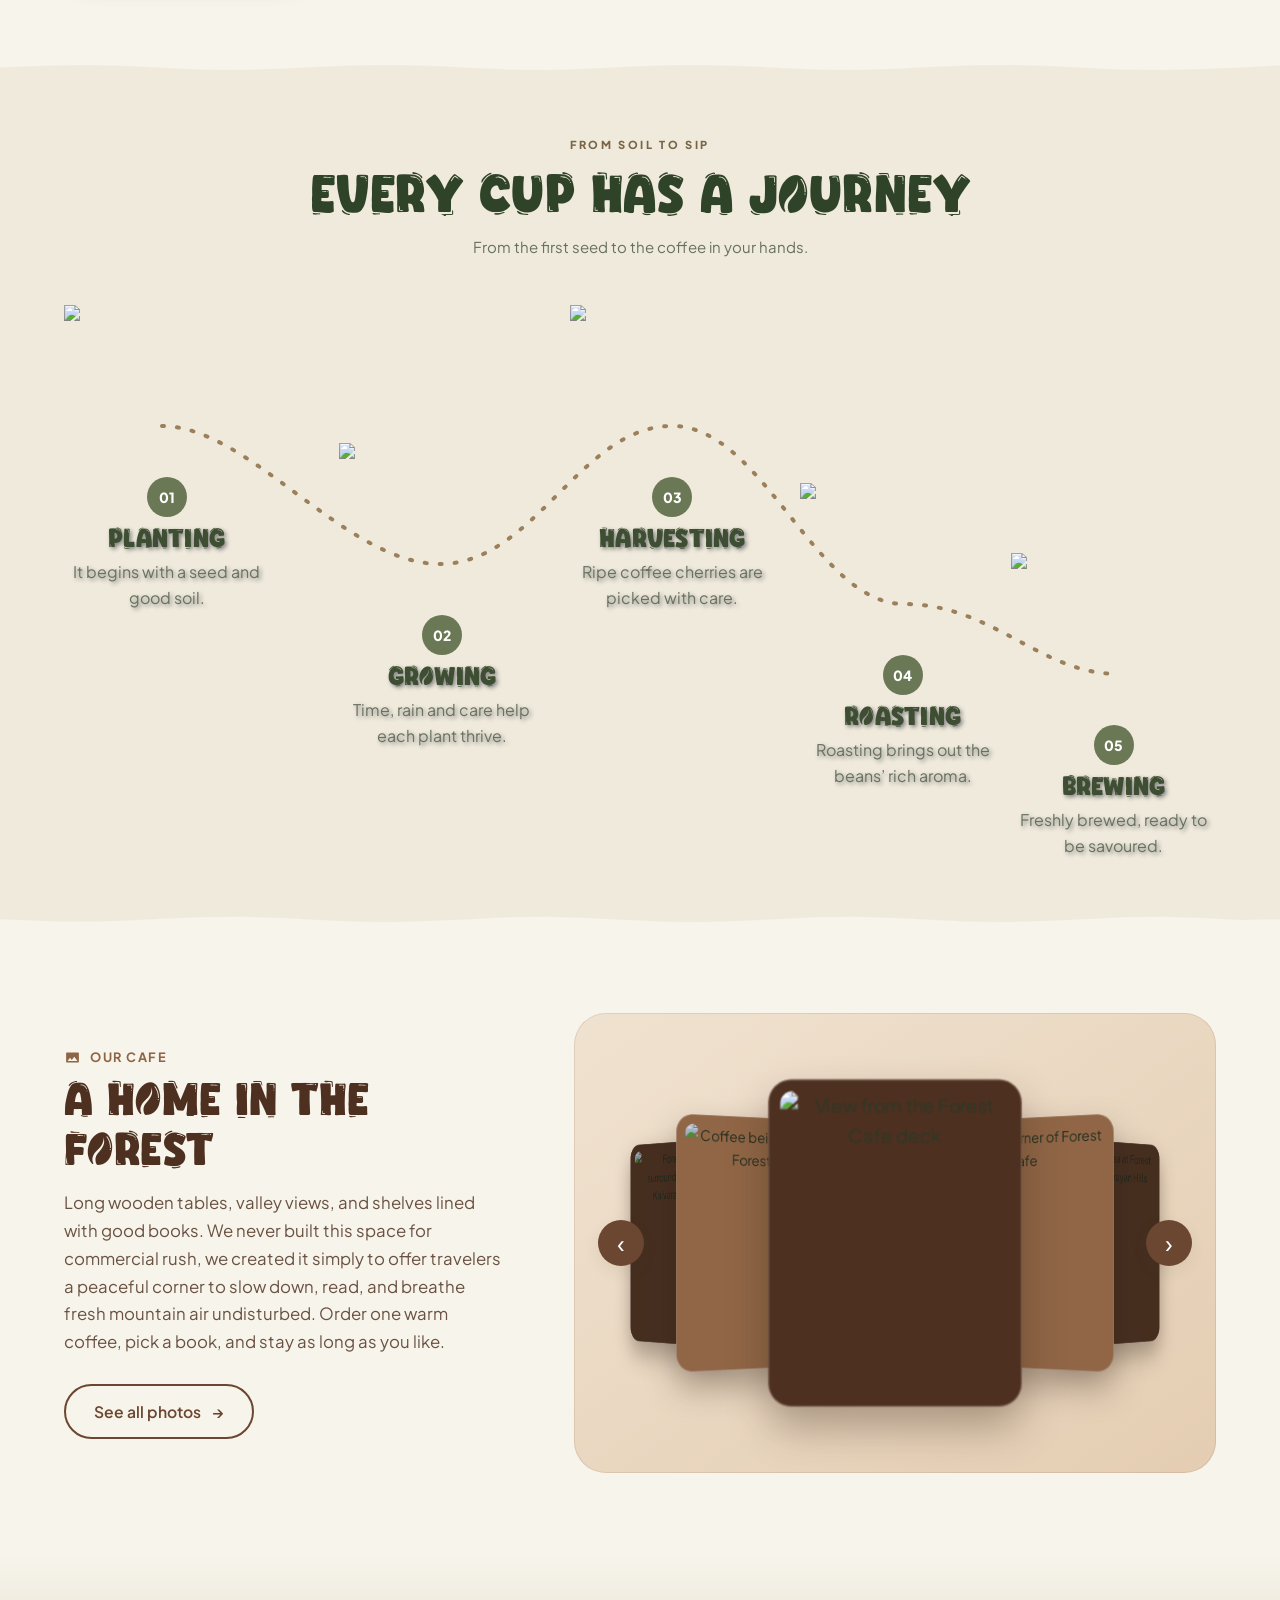
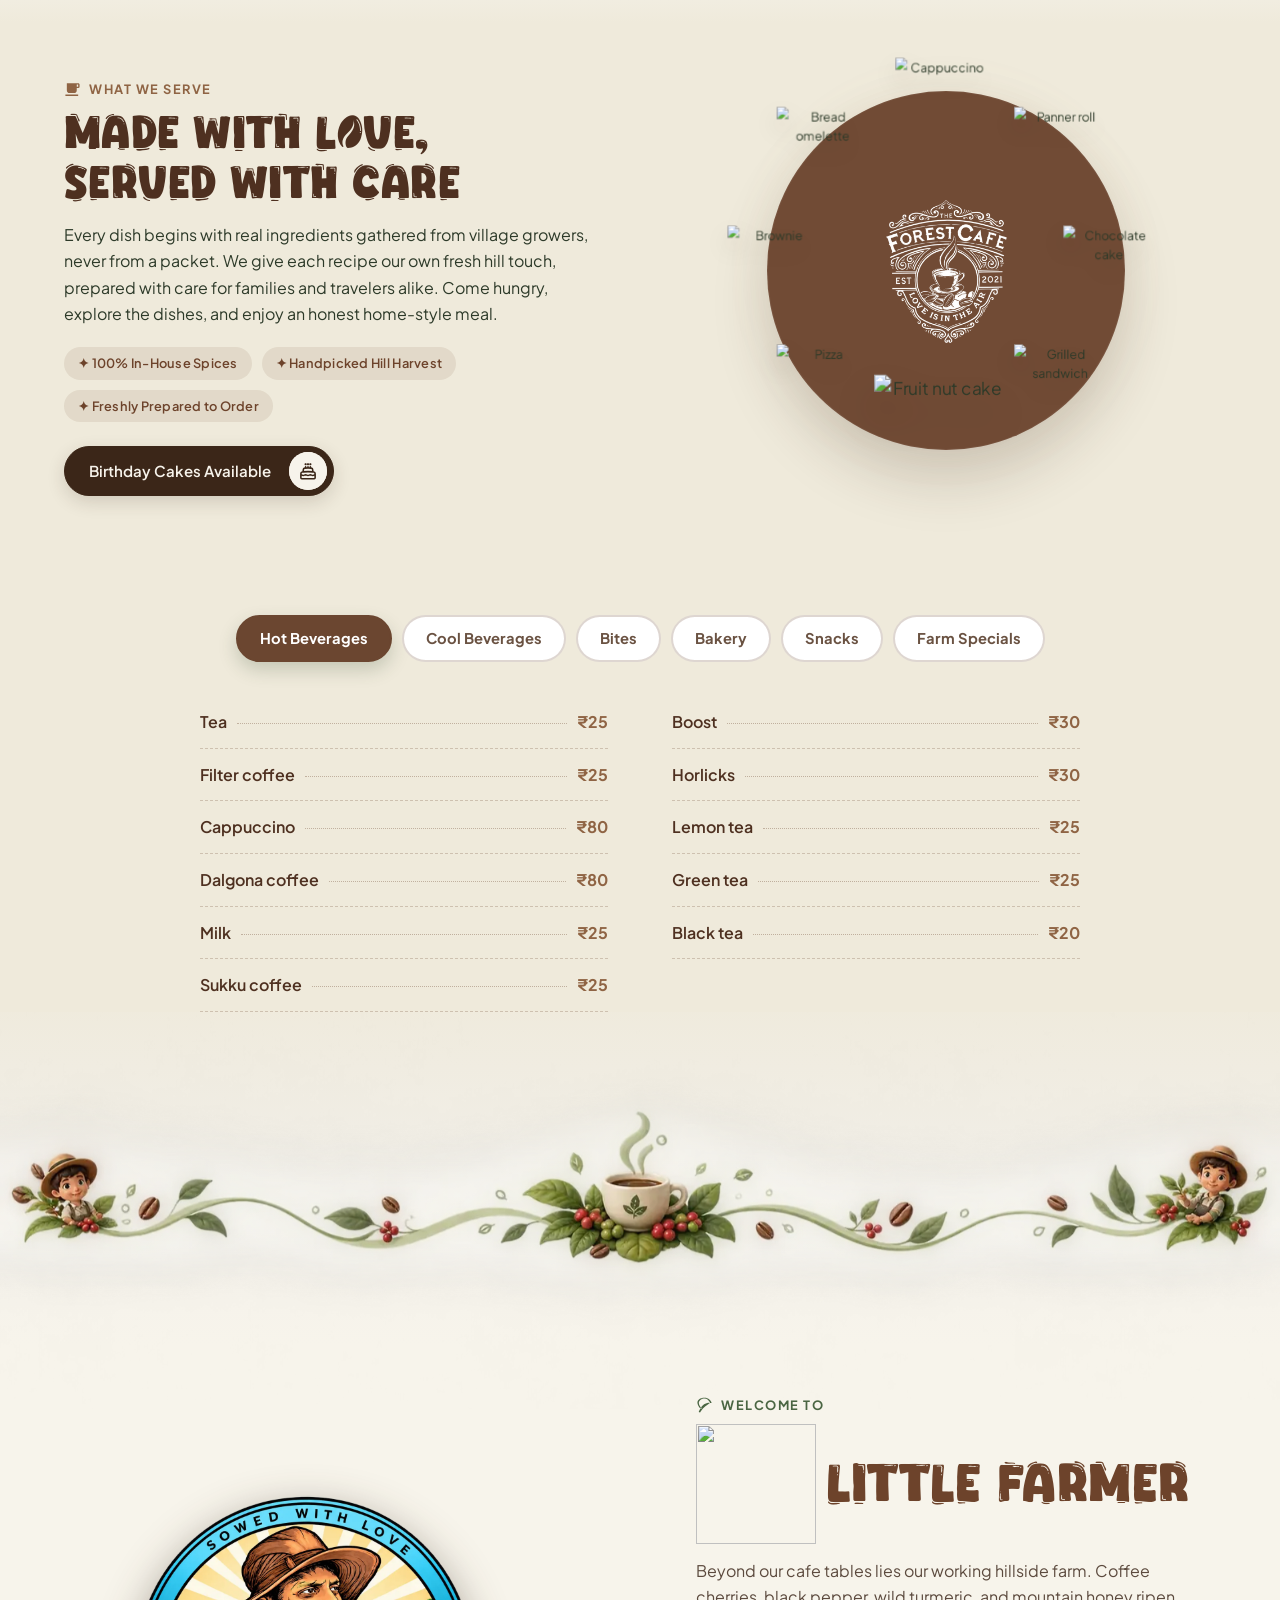
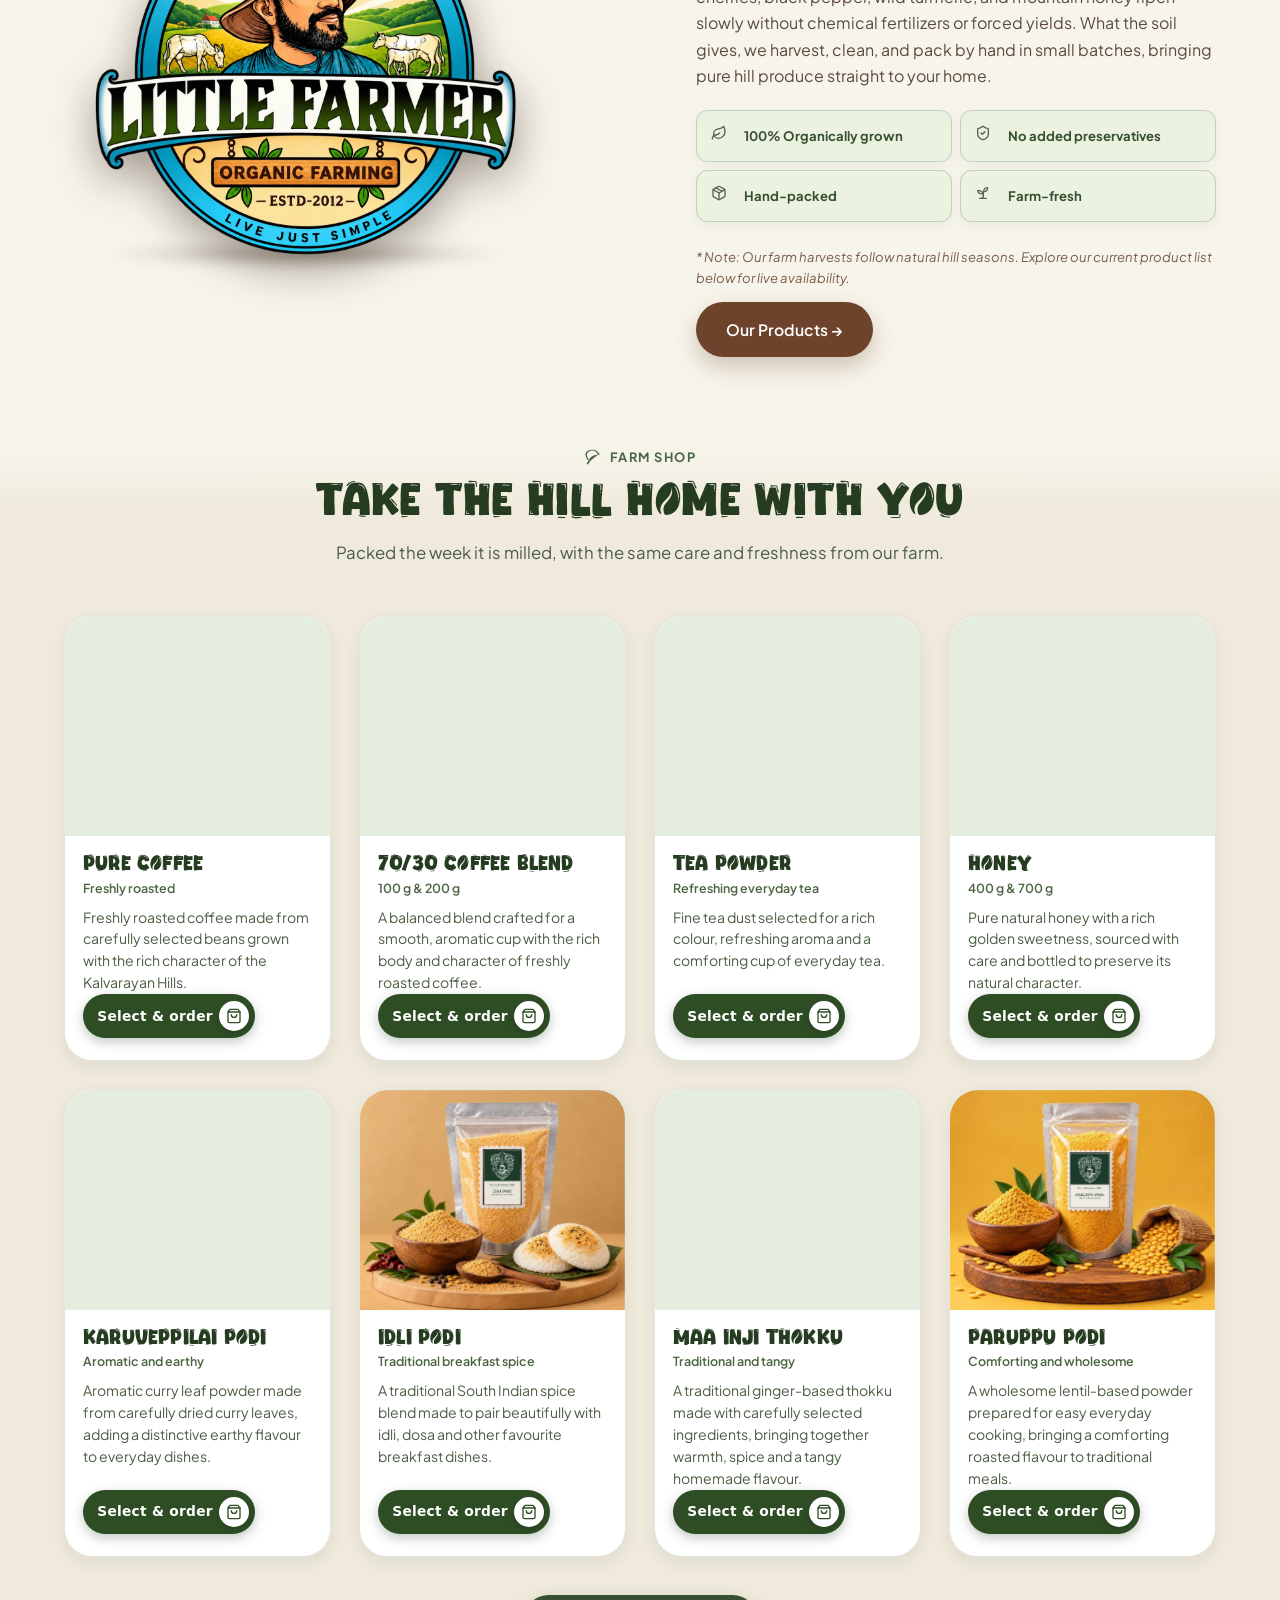
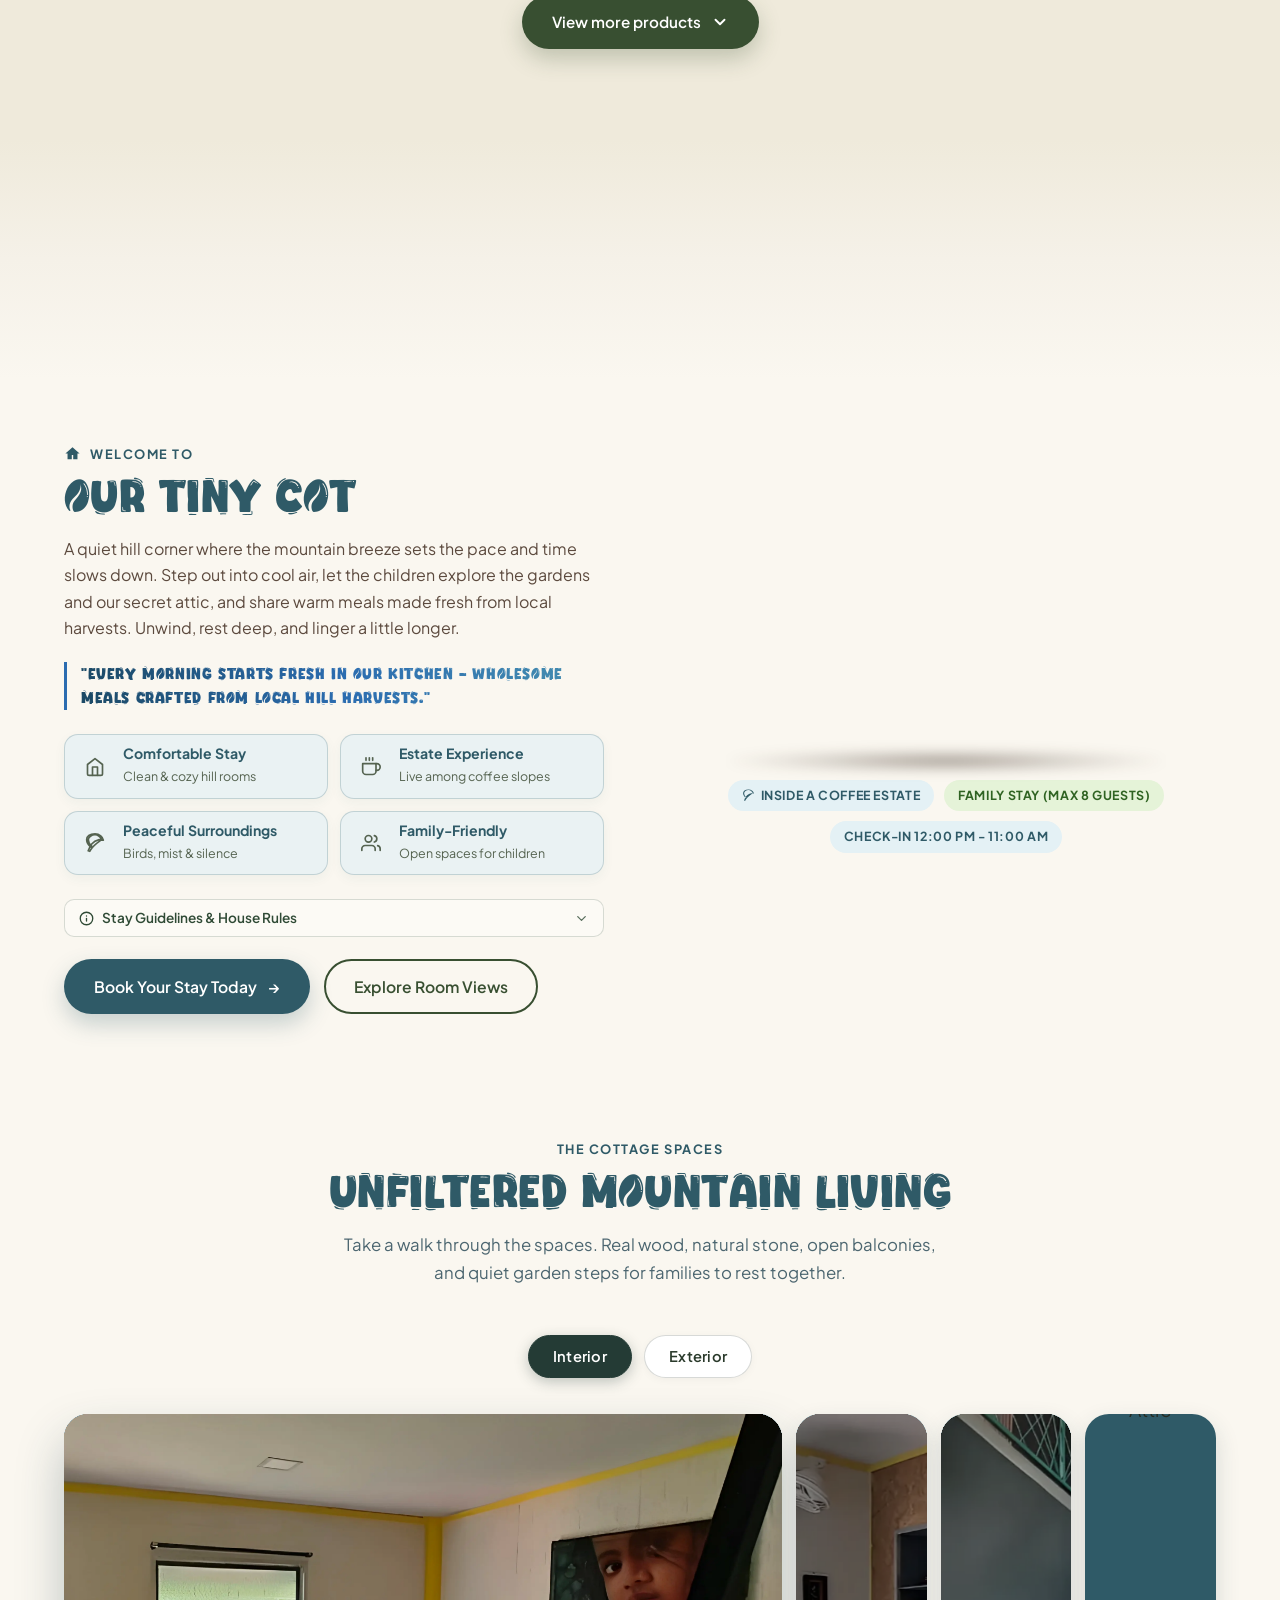
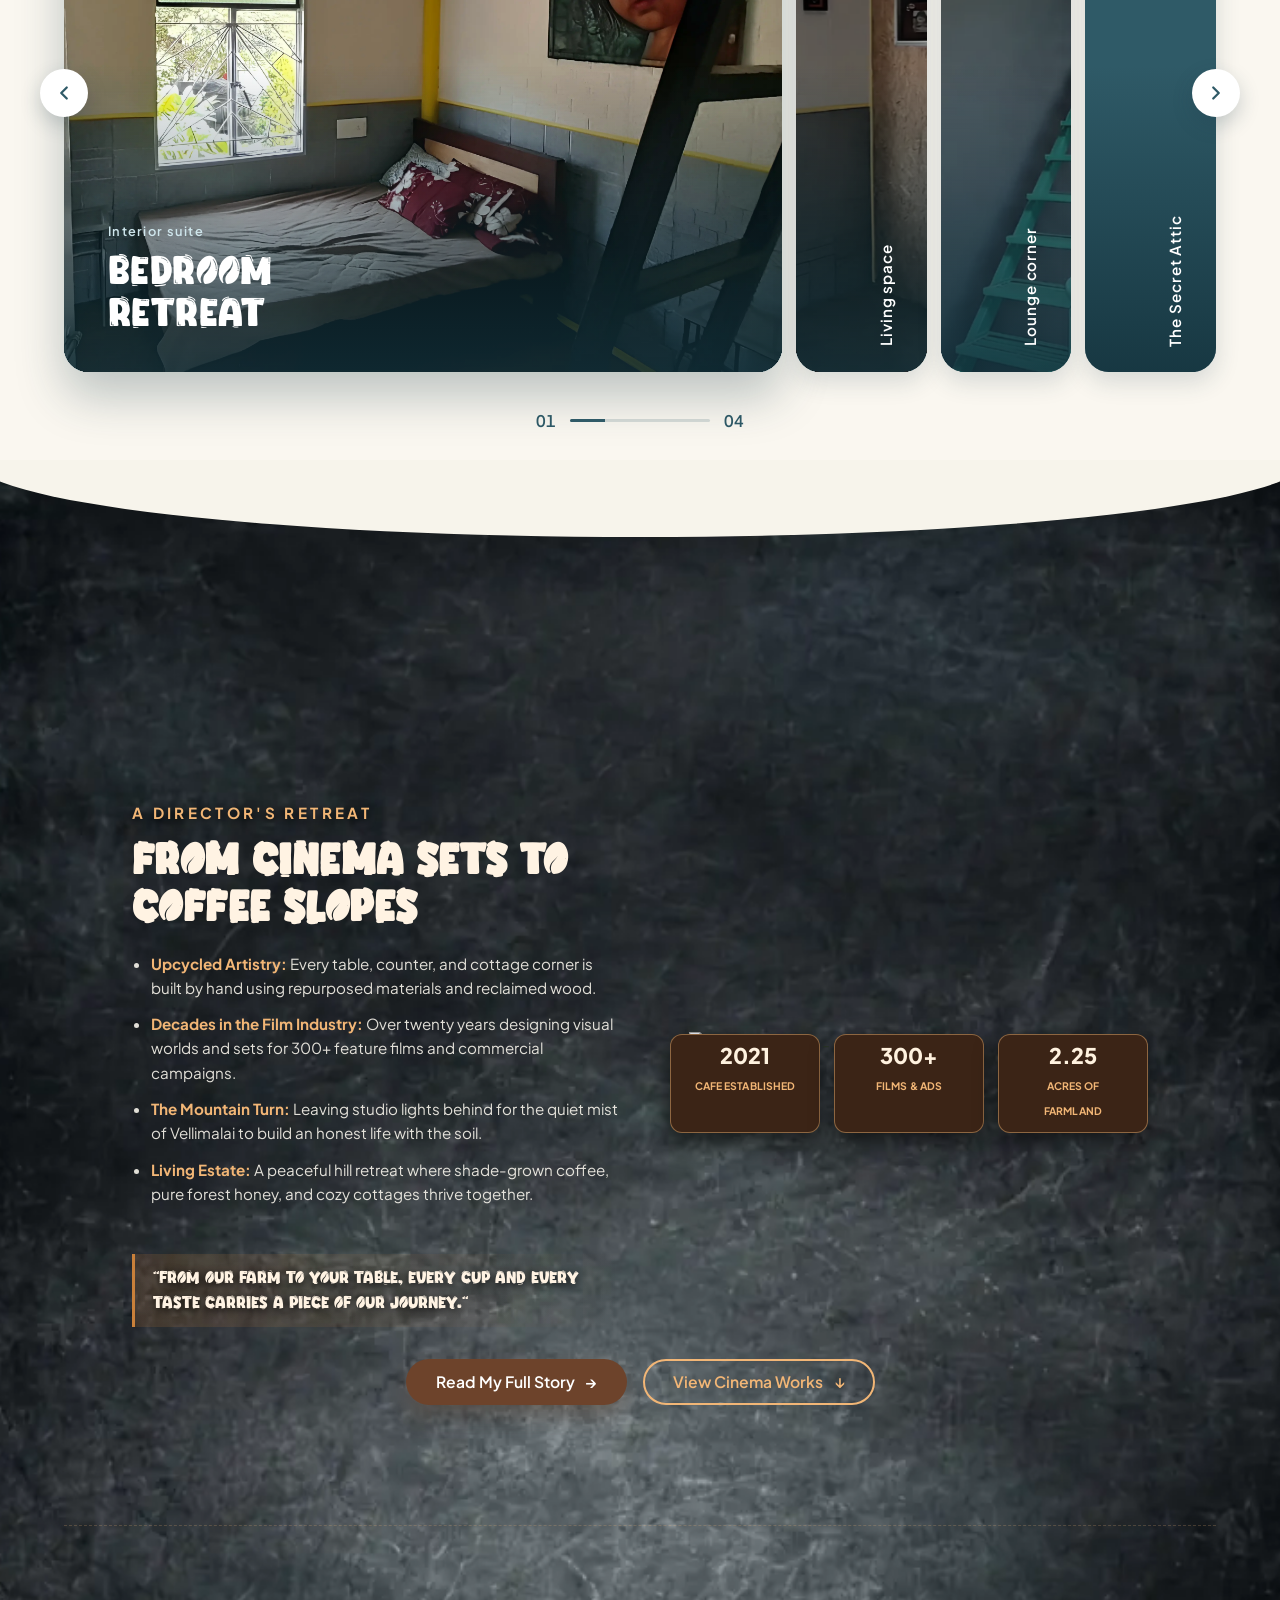
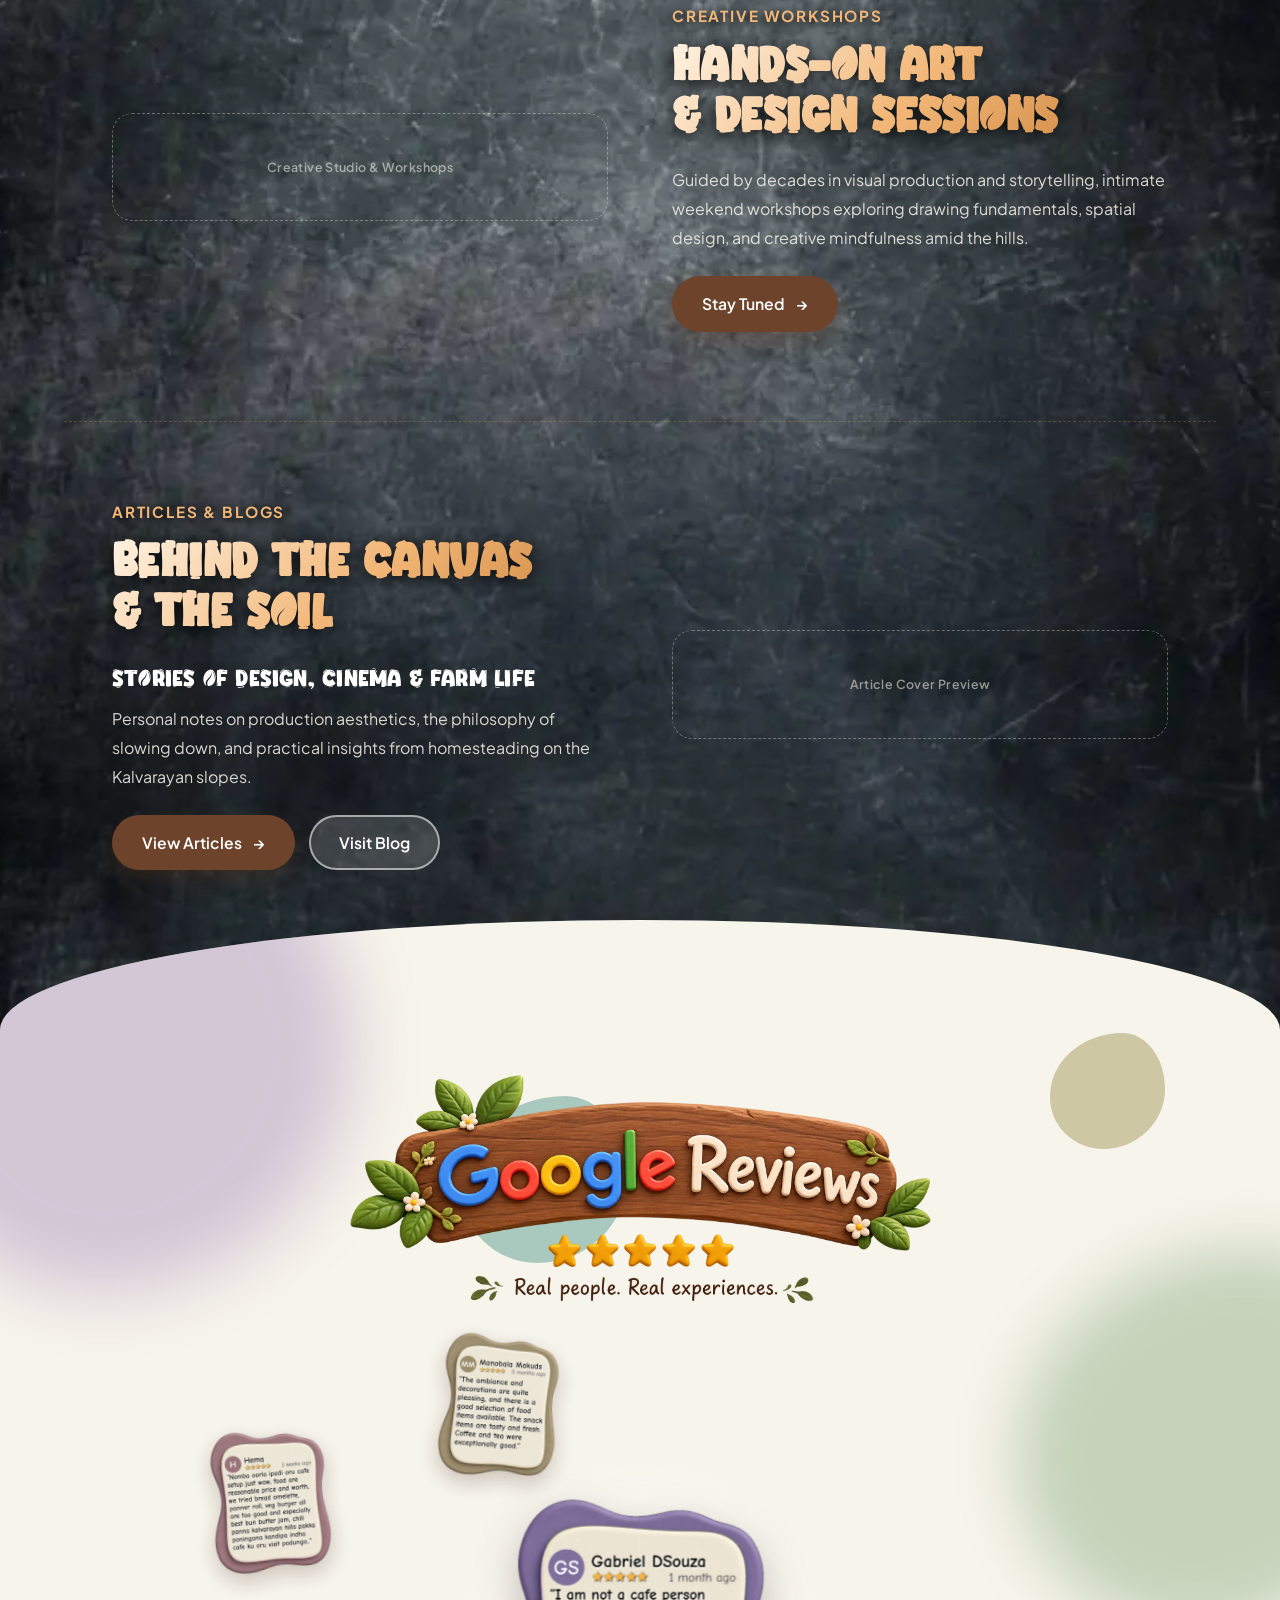
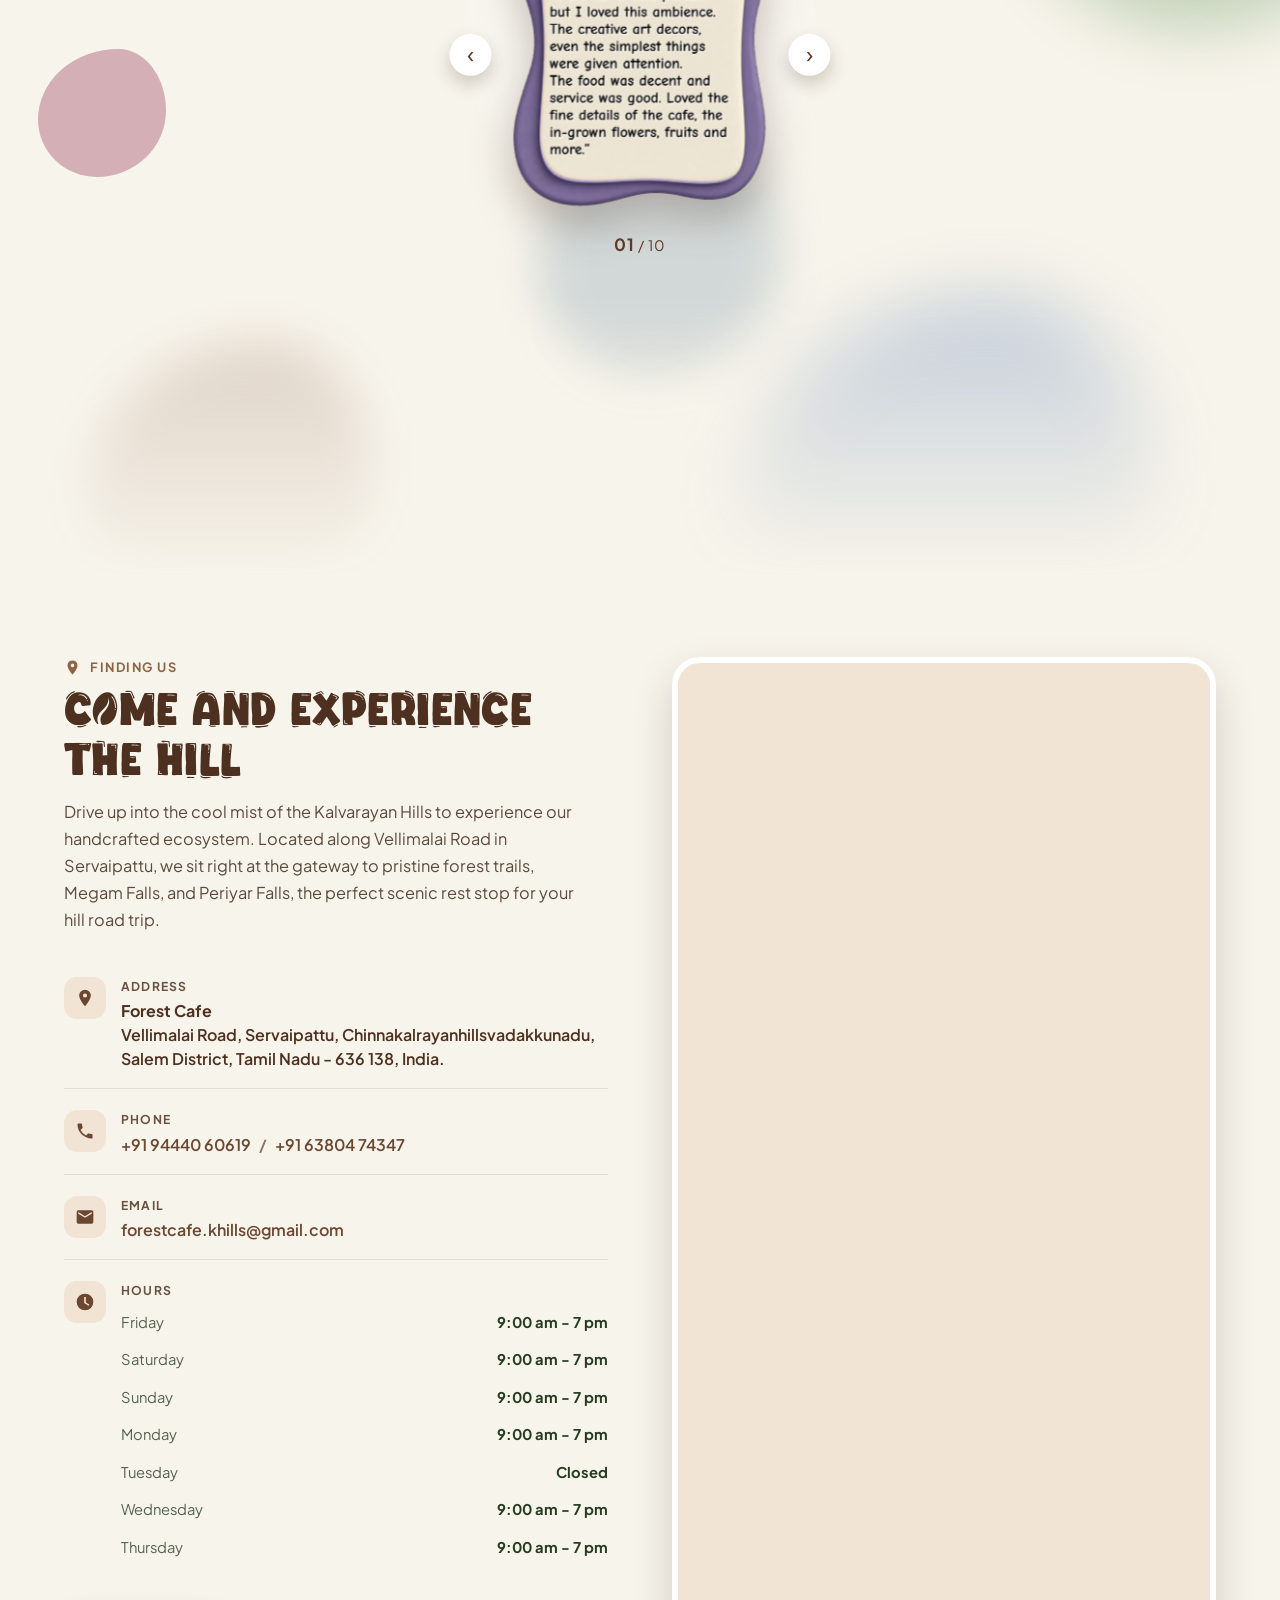
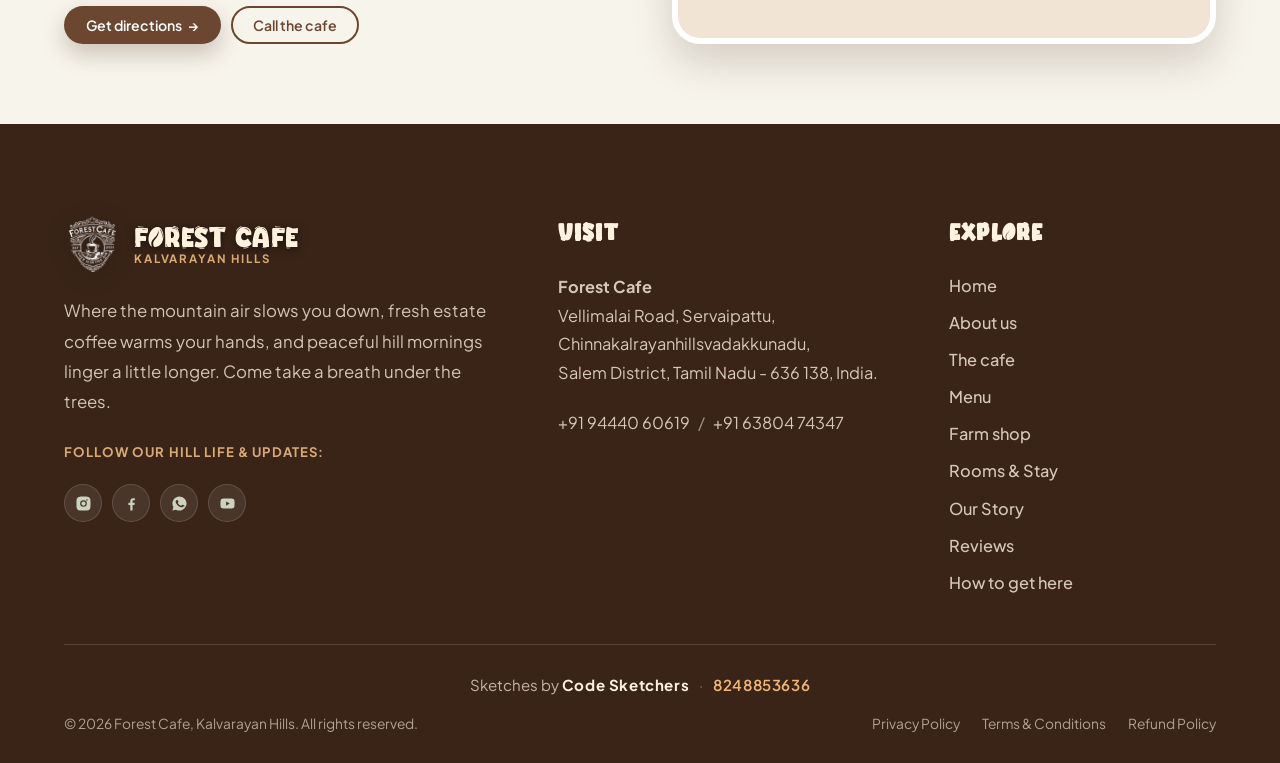
==== commit 7686deed: "product imgs changed.. 100g and 200g option added for 70/30 coffee blend.." ====
--- a/index.html
+++ b/index.html
@@ -5,7 +5,7 @@
 <meta charset="utf-8"/>
 <meta content="width=device-width, initial-scale=1.0, viewport-fit=cover" name="viewport"/>
 <title>Forest Cafe | Coffee, Farm &amp; Stay in Kalvarayan Hills, Salem</title>
-<meta content="Forest Cafe in the Kalvarayan Hills, Salem: single-origin filter coffee, a working farm shop, and cosy rooms to stay the night. 9:30 am - 7:00 pm (Wed - Mon) | Closed on Tuesdays." name="description"/>
+<meta content="Forest Cafe in the Kalvarayan Hills, Salem: single-origin filter coffee, a working farm shop, and cosy rooms to stay the night. 9:00 am - 7:00 pm (Wed - Mon) | Closed on Tuesdays." name="description"/>
 <meta content="Forest Cafe, Kalvarayan Hills, hill station cafe, filter coffee Tamil Nadu, farm stay, homestay Kalvarayan, organic honey, Salem cafe" name="keywords"/>
 <meta content="Forest Cafe" name="author"/>
 <meta content="#253C20" name="theme-color"/>
@@ -76,7 +76,7 @@
         "Saturday",
         "Sunday"
       ],
-      "opens": "09:30",
+      "opens": "09:00",
       "closes": "19:00"
     }
   ]
@@ -207,7 +207,7 @@
                     <svg viewbox="0 0 24 24">
                         <path d="M12 2a10 10 0 1 0 10 10A10 10 0 0 0 12 2zm1 10.6 4.2 2.5-.8 1.3L11 13.2V6h2z"></path>
                     </svg>
-                    <div><b class="i-full">9:30 am - 7:00 pm (Wed - Mon)</b><b class="i-short">9:30 am - 7:00 pm</b><span>Tuesday weekly holiday</span><em class="open-badge" id="openBadge" hidden></em></div>
+                    <div><b class="i-full">9:00 am - 7:00 pm (Wed - Mon)</b><b class="i-short">9:00 am - 7:00 pm</b><span>Tuesday weekly maintenance</span><em class="open-badge" id="openBadge" hidden></em></div>
                 </div>
                 <div class="info-item">
                     <svg viewbox="0 0 24 24">
@@ -219,7 +219,7 @@
                     <svg viewbox="0 0 24 24">
                         <path d="M5 11l1.5-4.5A2 2 0 0 1 8.4 5h7.2a2 2 0 0 1 1.9 1.5L19 11h.5A1.5 1.5 0 0 1 21 12.5V18h-2v-2H5v2H3v-5.5A1.5 1.5 0 0 1 4.5 11zm2.1 0h9.8l-1-3H8.1zM7 14.5A1.25 1.25 0 1 0 5.75 13 1.25 1.25 0 0 0 7 14.5zm10 0A1.25 1.25 0 1 0 15.75 13 1.25 1.25 0 0 0 17 14.5z"></path>
                     </svg>
-                    <div><b class="i-full">Parking &amp; Restroom</b><b class="i-short">Parking &amp; Rest</b><span>Free road parking • On-site washroom</span></div>
+                    <div><b class="i-full">Parking &amp; Restroom</b><b class="i-short">Parking &amp; Rest</b><span>On-site parking • Restroom facilities</span></div>
                 </div>
             </div>
         </div>
@@ -270,7 +270,7 @@
                         </div>
                         <div class="stat-item">
                             <b>Up to 8</b>
-                            <span>people accommodation</span>
+                            <span>guests accommodation</span>
                         </div>
                         <div class="stat-item">
                             <b>100%</b>
@@ -398,8 +398,33 @@
                                 ✦ Freshly Prepared to Order
                             </span>
                         </div>
-                        <button class="btn btn-primary" id="openMenuModal" type="button">
-                            Open the full menu board →
+                        <button
+                            type="button"
+                            class="cake-fill-btn"
+                            id="openMenuBoardBtn"
+                            data-src="images/farm/menu.webp"
+                            data-pressed="false"
+                            aria-label="View Birthday Cakes Available poster"
+                        >
+                            <span class="cake-fill-label">Birthday Cakes Available</span>
+
+                            <!-- Expanding cream fill layer -->
+                            <span class="cake-fill-bg" aria-hidden="true"></span>
+
+                            <!-- Clipped inverted text layer that reveals as the circle expands -->
+                            <span class="cake-fill-overlay" aria-hidden="true">
+                                <span class="cake-fill-label">Birthday Cakes Available</span>
+                            </span>
+
+                            <!-- Right circular badge with dual sliding 2-tier birthday cake SVGs -->
+                            <span class="cake-fill-circle" aria-hidden="true">
+                                <svg class="cake-icon-in" viewBox="0 0 24 24" fill="none" stroke="currentColor" stroke-width="2" stroke-linecap="round" stroke-linejoin="round">
+                                    <path d="M12 8.25v-1.5m0 1.5q-2.033 0-4.024.166C6.845 8.51 6 9.473 6 10.608v2.513m6-4.871q2.033 0 4.024.166C17.155 8.51 18 9.473 18 10.608v2.513M15 8.25v-1.5m-6 1.5v-1.5m12 9.75l-1.5.75a3.35 3.35 0 0 1-3 0a3.35 3.35 0 0 0-3 0a3.35 3.35 0 0 1-3 0a3.35 3.35 0 0 0-3 0a3.35 3.35 0 0 1-3 0L3 16.5m15-3.379a49 49 0 0 0-6-.371q-3.05.002-6 .371m12 0q.585.073 1.163.16c1.07.16 1.837 1.094 1.837 2.175v5.169c0 .621-.504 1.125-1.125 1.125H4.125A1.125 1.125 0 0 1 3 20.625v-5.17c0-1.08.768-2.014 1.837-2.174A48 48 0 0 1 6 13.12m6.265-10.01a.375.375 0 1 1-.53 0L12 2.845zm-3 0a.375.375 0 1 1-.53 0L9 2.845zm6 0a.375.375 0 1 1-.53 0L15 2.845z"/>
+                                </svg>
+                                <svg class="cake-icon-out" viewBox="0 0 24 24" fill="none" stroke="currentColor" stroke-width="2" stroke-linecap="round" stroke-linejoin="round">
+                                    <path d="M12 8.25v-1.5m0 1.5q-2.033 0-4.024.166C6.845 8.51 6 9.473 6 10.608v2.513m6-4.871q2.033 0 4.024.166C17.155 8.51 18 9.473 18 10.608v2.513M15 8.25v-1.5m-6 1.5v-1.5m12 9.75l-1.5.75a3.35 3.35 0 0 1-3 0a3.35 3.35 0 0 0-3 0a3.35 3.35 0 0 1-3 0a3.35 3.35 0 0 0-3 0a3.35 3.35 0 0 1-3 0L3 16.5m15-3.379a49 49 0 0 0-6-.371q-3.05.002-6 .371m12 0q.585.073 1.163.16c1.07.16 1.837 1.094 1.837 2.175v5.169c0 .621-.504 1.125-1.125 1.125H4.125A1.125 1.125 0 0 1 3 20.625v-5.17c0-1.08.768-2.014 1.837-2.174A48 48 0 0 1 6 13.12m6.265-10.01a.375.375 0 1 1-.53 0L12 2.845zm-3 0a.375.375 0 1 1-.53 0L9 2.845zm6 0a.375.375 0 1 1-.53 0L15 2.845z"/>
+                                </svg>
+                            </span>
                         </button>
                     </div>
                     <div class="menu-media">
@@ -566,7 +591,7 @@
                                     <path d="M2 21c0-3 1.85-5.36 5.08-6C9.5 14.52 12 13 13 12"></path>
                                 </svg>
                             </span>
-                            <div><strong>100% Organic</strong><span>Grown the natural way</span></div>
+                            <div><strong>100% Organically grown</strong></div>
                         </div>
                         <div class="farm-feature-item">
                             <span class="farm-feat-icon">
@@ -575,7 +600,7 @@
                                     <path d="m9 12 2 2 4-4"></path>
                                 </svg>
                             </span>
-                            <div><strong>No Added Preservatives</strong><span>Healthy and organic</span></div>
+                            <div><strong>No added preservatives</strong></div>
                         </div>
                         <div class="farm-feature-item">
                             <span class="farm-feat-icon">
@@ -586,7 +611,7 @@
                                     <path d="M12 22V12"></path>
                                 </svg>
                             </span>
-                            <div><strong>Hand-packed</strong><span>Dried, milled &amp; packed by hand</span></div>
+                            <div><strong>Hand-packed</strong></div>
                         </div>
                         <div class="farm-feature-item">
                             <span class="farm-feat-icon">
@@ -597,7 +622,7 @@
                                     <path d="M14.1 6a7 7 0 0 0-1.1 4c1.9-.1 3.3-.6 4.3-1.4 1-1 1.6-2.3 1.7-4.6-2.7.1-4 1-4.9 2z"></path>
                                 </svg>
                             </span>
-                            <div><strong>Farm-fresh</strong><span>Straight from our slopes</span></div>
+                            <div><strong>Farm-fresh</strong></div>
                         </div>
                     </div>
 
@@ -953,7 +978,35 @@
                                         <path d="M16 3.13a4 4 0 0 1 0 7.75"></path>
                                     </svg>
                                 </span>
-                                <div><strong>Families</strong><span>Open space for kids</span></div>
+                                <div><strong>Family-Friendly</strong><span>Open spaces for children</span></div>
+                            </div>
+                        </div>
+
+                        <!-- Stay Guidelines & House Rules Accordion -->
+                        <div class="stay-rules-accordion" id="stayRulesAccordion">
+                            <button type="button" class="stay-rules-trigger" id="stayRulesTrigger" aria-expanded="false" aria-controls="stayRulesPanel">
+                                <span class="stay-rules-trigger-left">
+                                    <svg width="15" height="15" viewBox="0 0 24 24" fill="none" stroke="currentColor" stroke-width="2.1" stroke-linecap="round" stroke-linejoin="round" aria-hidden="true">
+                                        <circle cx="12" cy="12" r="10"></circle>
+                                        <line x1="12" y1="16" x2="12" y2="12"></line>
+                                        <line x1="12" y1="8" x2="12.01" y2="8"></line>
+                                    </svg>
+                                    <span>Stay Guidelines &amp; House Rules</span>
+                                </span>
+                                <svg class="stay-rules-chevron" width="15" height="15" viewBox="0 0 24 24" fill="none" stroke="currentColor" stroke-width="2.1" stroke-linecap="round" stroke-linejoin="round" aria-hidden="true">
+                                    <polyline points="6 9 12 15 18 9"></polyline>
+                                </svg>
+                            </button>
+                            <div class="stay-rules-panel" id="stayRulesPanel" role="region" aria-labelledby="stayRulesTrigger">
+                                <div class="stay-rules-panel-inner">
+                                    <ul class="stay-rules-list">
+                                        <li><strong>Check-in &amp; Check-out:</strong> 12:00 PM - 11:00 AM</li>
+                                        <li><strong>Tariff &amp; Capacity:</strong> Per-day room tariff for up to 8 guests (extra person charges included)</li>
+                                        <li><strong>Food &amp; Dining:</strong> Food is not included in the stay package (ordered separately at Forest Cafe)</li>
+                                        <li><strong>Parking &amp; Pets:</strong> On-site parking available; no pets allowed</li>
+                                        <li><strong>Booking &amp; Policy:</strong> Advance payment required to confirm (non-refundable)</li>
+                                    </ul>
+                                </div>
                             </div>
                         </div>
 
@@ -987,6 +1040,7 @@
                                 Inside a Coffee Estate
                             </span>
                             <span class="cot-pill-badge cot-pill-badge--accent">Family Stay (Max 8 Guests)</span>
+                            <span class="cot-pill-badge">Check-in 12:00 PM - 11:00 AM</span>
                         </div>
                     </div>
                 </div>
@@ -1114,7 +1168,7 @@
 
                             <ul class="director-story-list">
                                 <li><strong>Upcycled Artistry:</strong> Every table, counter, and cottage corner is built by hand using repurposed materials and reclaimed wood.</li>
-                                <li><strong>Decades in Cinema:</strong> Over twenty years designing visual worlds and sets for 300+ feature films and commercial campaigns.</li>
+                                <li><strong>Decades in the Film Industry:</strong> Over twenty years designing visual worlds and sets for 300+ feature films and commercial campaigns.</li>
                                 <li><strong>The Mountain Turn:</strong> Leaving studio lights behind for the quiet mist of Vellimalai to build an honest life with the soil.</li>
                                 <li><strong>Living Estate:</strong> A peaceful hill retreat where shade-grown coffee, pure forest honey, and cozy cottages thrive together.</li>
                             </ul>
@@ -1450,13 +1504,13 @@
                         </span>
                         <div style="flex:1">
                             <div class="contact-label">Hours</div>
-                            <div class="hours-row"><span>Friday</span><span>9:30 am - 7 pm</span></div>
-                            <div class="hours-row"><span>Saturday</span><span>9:30 am - 7 pm</span></div>
-                            <div class="hours-row"><span>Sunday</span><span>9:30 am - 7 pm</span></div>
-                            <div class="hours-row"><span>Monday</span><span>9:30 am - 7 pm</span></div>
+                            <div class="hours-row"><span>Friday</span><span>9:00 am - 7 pm</span></div>
+                            <div class="hours-row"><span>Saturday</span><span>9:00 am - 7 pm</span></div>
+                            <div class="hours-row"><span>Sunday</span><span>9:00 am - 7 pm</span></div>
+                            <div class="hours-row"><span>Monday</span><span>9:00 am - 7 pm</span></div>
                             <div class="hours-row"><span>Tuesday</span><span>Closed</span></div>
-                            <div class="hours-row"><span>Wednesday</span><span>9:30 am - 7 pm</span></div>
-                            <div class="hours-row"><span>Thursday</span><span>9:30 am - 7 pm</span></div>
+                            <div class="hours-row"><span>Wednesday</span><span>9:00 am - 7 pm</span></div>
+                            <div class="hours-row"><span>Thursday</span><span>9:00 am - 7 pm</span></div>
                         </div>
                     </li>
                 </ul>
@@ -1589,10 +1643,10 @@
     </footer>
 
     <!-- ============ OVERLAYS ============ -->
-    <div aria-label="Full menu board" aria-modal="true" class="modal" id="menuModal" role="dialog">
+    <div aria-label="Birthday cakes available" aria-modal="true" class="modal" id="menuModal" role="dialog">
         <div class="modal-panel">
-            <button aria-label="Close menu" class="modal-close" id="closeMenuModal" type="button">×</button>
-            <img alt="Forest Cafe full menu board" src="images/farm/menu.webp" loading="lazy" decoding="async" />
+            <button aria-label="Close" class="modal-close" id="closeMenuModal" type="button">×</button>
+            <img alt="Birthday Cakes Available - Forest Cafe" class="menu-lightbox-img" src="images/farm/menu.webp" loading="lazy" decoding="async" />
         </div>
     </div>
     <div aria-label="Photo viewer" aria-modal="true" class="lightbox" id="lightbox" role="dialog">
@@ -1684,15 +1738,20 @@
                     <p>To preserve the natural environment of the Kalvarayan Hills, guests are asked to observe the following:</p>
                     <ul>
                         <li><b>Allergies:</b> Our kitchen handles dairy, nuts, regional spices, and gluten. Please inform our staff of any food allergies or dietary needs before ordering.</li>
-                        <li><b>Pet Policy:</b> Friendly pets are welcome. Pet owners must supervise their animals at all times and ensure garden spaces remain clean.</li>
+                        <li><b>Pet Policy:</b> No pets allowed. To ensure a peaceful, clean, and safe environment for all visitors and wildlife, pets are strictly not permitted on the cafe premises or in the cottage rooms.</li>
                         <li><b>Environmental Care:</b> Littering, dumping plastic waste, lighting open fires, and using loud sound systems are strictly prohibited to protect local wildlife and neighbor peace.</li>
                     </ul>
 
                     <h4>6. Cottage Bookings and House Rules</h4>
                     <ul>
-                        <li>Room tariffs, advance payment amounts, check-in/check-out schedules, and guest guidelines are shared and agreed upon via WhatsApp or phone before booking confirmation.</li>
-                        <li>A reservation is confirmed once the agreed advance payment has been received.</li>
-                        <li>Guests are responsible for any damage caused to property, furniture, or fixtures during their stay.</li>
+                        <li><b>Check-in and Check-out:</b> Check-in time is 12:00 PM and check-out time is 11:00 AM (12:00 PM - 11:00 AM). Early check-in or late check-out is subject to prior confirmation and room availability.</li>
+                        <li><b>Capacity and Tariff Structure:</b> The cottage accommodates up to a maximum of 8 guests (Max 8 guests). Room tariffs are quoted per day, and extra person charges are applicable as per the total guest count.</li>
+                        <li><b>Food and Dining:</b> Food is not included in the stay package. Wholesome meals, snacks, and single-origin filter coffee are available separately for order at Forest Cafe during kitchen hours.</li>
+                        <li><b>Advance Payment:</b> An advance payment is strictly required to confirm all cottage room reservations. Dates cannot be held or reserved without advance payment confirmation.</li>
+                        <li><b>Cancellation Policy:</b> All cottage bookings operate under a strict No Refund policy upon cancellation. Please refer to Section 4 of our Refund Policy for full details.</li>
+                        <li><b>Parking and Amenities:</b> Dedicated on-site parking is available for staying guests.</li>
+                        <li><b>Pet Policy:</b> No pets allowed anywhere on the property or inside the cottage rooms.</li>
+                        <li><b>Property Care:</b> Guests are responsible for any loss or damage caused to the property, furniture, or fixtures during their stay.</li>
                     </ul>
 
                     <h4>7. Limitation of Liability</h4>
@@ -1727,16 +1786,16 @@
                     <h4>3. Caf&eacute; Dining Orders</h4>
                     <p>If a dish or beverage served at your table does not meet our standard, please inform our service team immediately during your meal so we can replace the item or adjust your bill. Requests for refunds or adjustments cannot be accepted for items that have already been consumed.</p>
 
-                    <h4>4. Cottage Stay Cancellation and Rescheduling</h4>
+                    <h4>4. Cottage Stay Cancellation Policy</h4>
                     <ul>
-                        <li><b>Cancellations 72 Hours or More Before Check-in:</b> Eligible for a 100% refund of the advance reservation payment.</li>
-                        <li><b>Cancellations Under 72 Hours Before Check-in or No-Shows:</b> The advance payment will be retained to cover room holding costs. We will make reasonable efforts to offer a one-time date rescheduling, subject to calendar availability.</li>
-                        <li><b>Weather or Property Disruptions:</b> If your stay must be canceled due to extreme mountain weather, road closures, or operational maintenance on our end, you will receive a full 100% refund or free date rescheduling of your choice.</li>
-                        <li>Early departures or unused nights during an ongoing stay are non-refundable.</li>
+                        <li><b>Advance Payment Requirement:</b> An advance payment is required to confirm all cottage reservations. Once confirmed, the cottage accommodation is reserved exclusively for your booking.</li>
+                        <li><b>Strict No-Refund Policy:</b> All cottage bookings operate under a strict No Refund policy. In the event of a cancellation, date change request, or no-show, the advance reservation payment is non-refundable under any circumstances.</li>
+                        <li><b>No-Shows and Early Departures:</b> No refunds, bill adjustments, or credits will be issued for late arrivals, no-shows, early departures, or unused nights during an ongoing stay.</li>
+                        <li><b>Severe Weather or Operational Emergencies:</b> In the rare event that Forest Cafe cannot host guests due to severe force majeure hill events (such as extreme weather, landslides, or official road closures), date rescheduling may be offered at management discretion, subject to room availability. However, advance payments remain strictly non-refundable.</li>
                     </ul>
 
                     <h4>5. Refund Processing Timelines</h4>
-                    <p>Approved refunds are processed directly to your original UPI ID or source bank account within <b>5 to 7 business days</b>. We will send a transaction confirmation reference via WhatsApp as soon as the transfer is completed.</p>
+                    <p>Approved refunds for eligible farm shop product issues are processed directly to your original UPI ID or source bank account within <b>5 to 7 business days</b>. We will send a transaction confirmation reference via WhatsApp as soon as the transfer is completed.</p>
 
                     <h4>6. Customer Support</h4>
                     <p>For assistance with an order, cancellation, or refund request:</p>
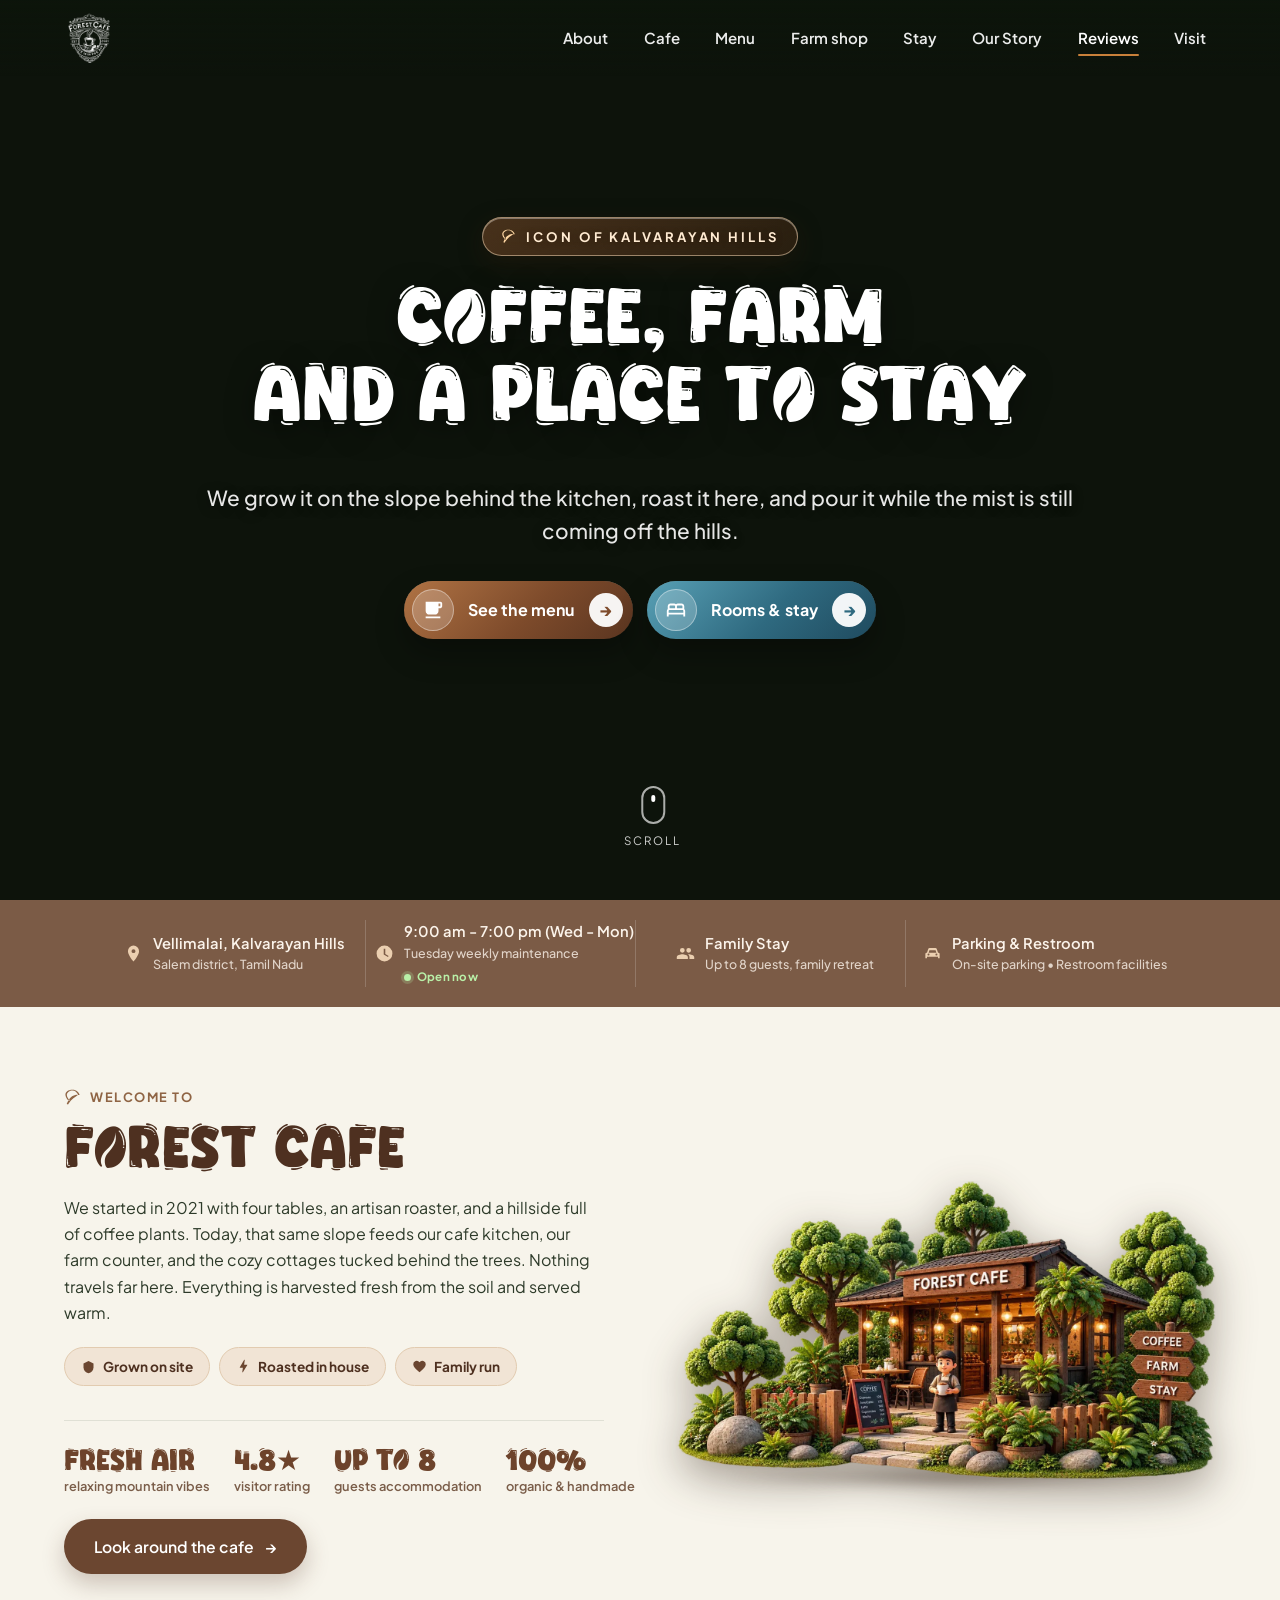
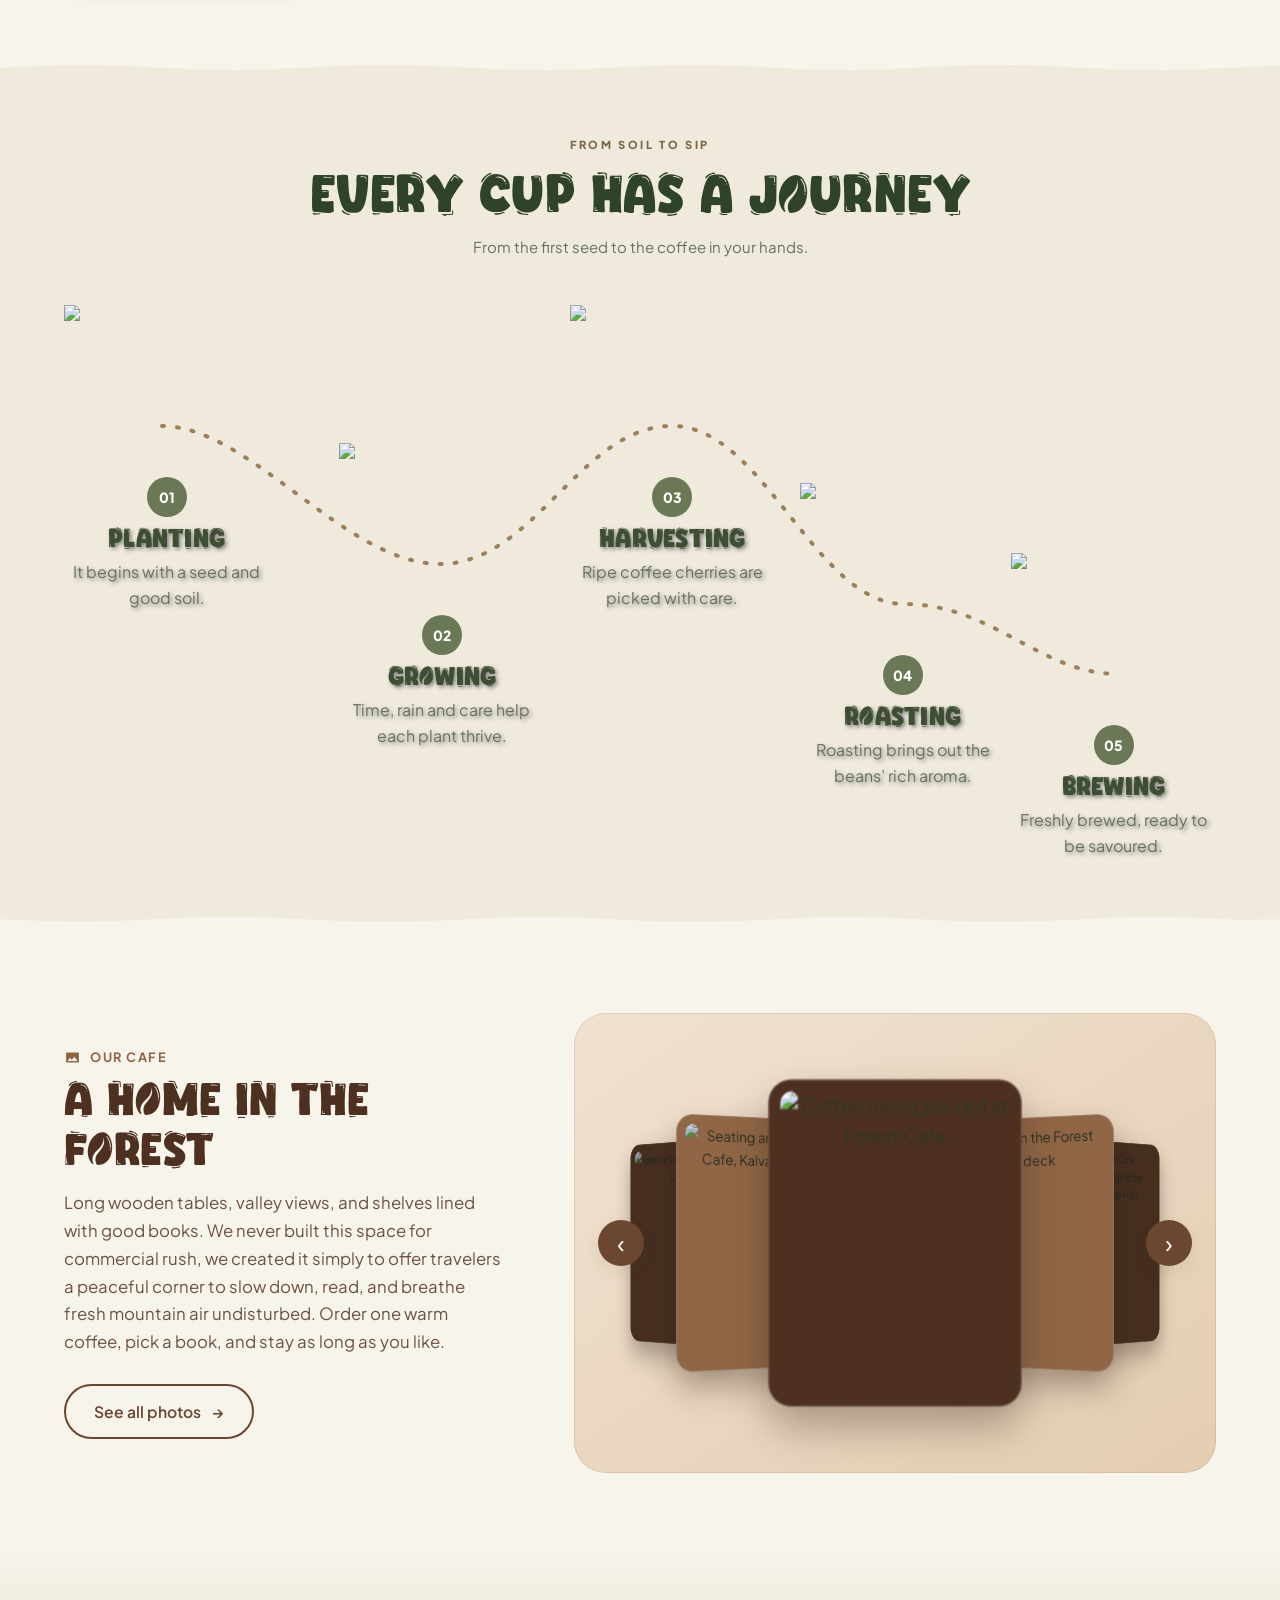
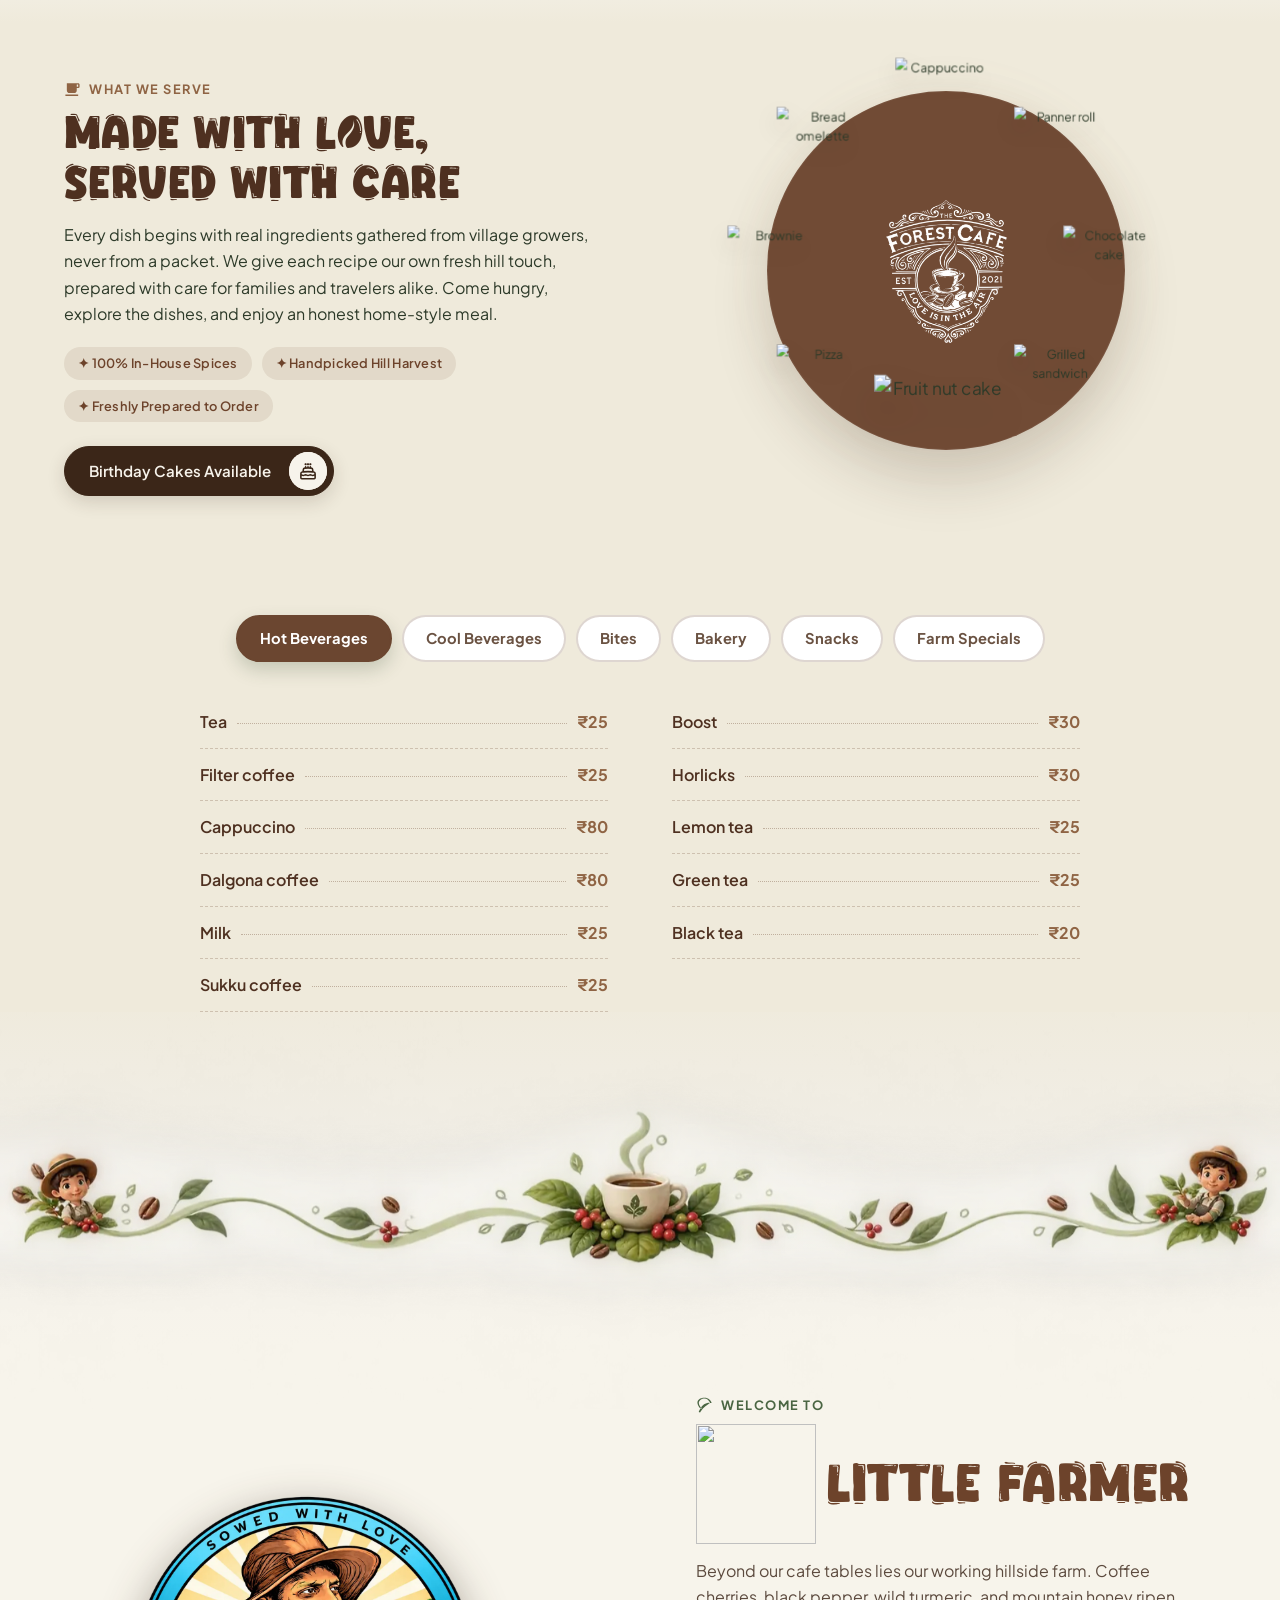
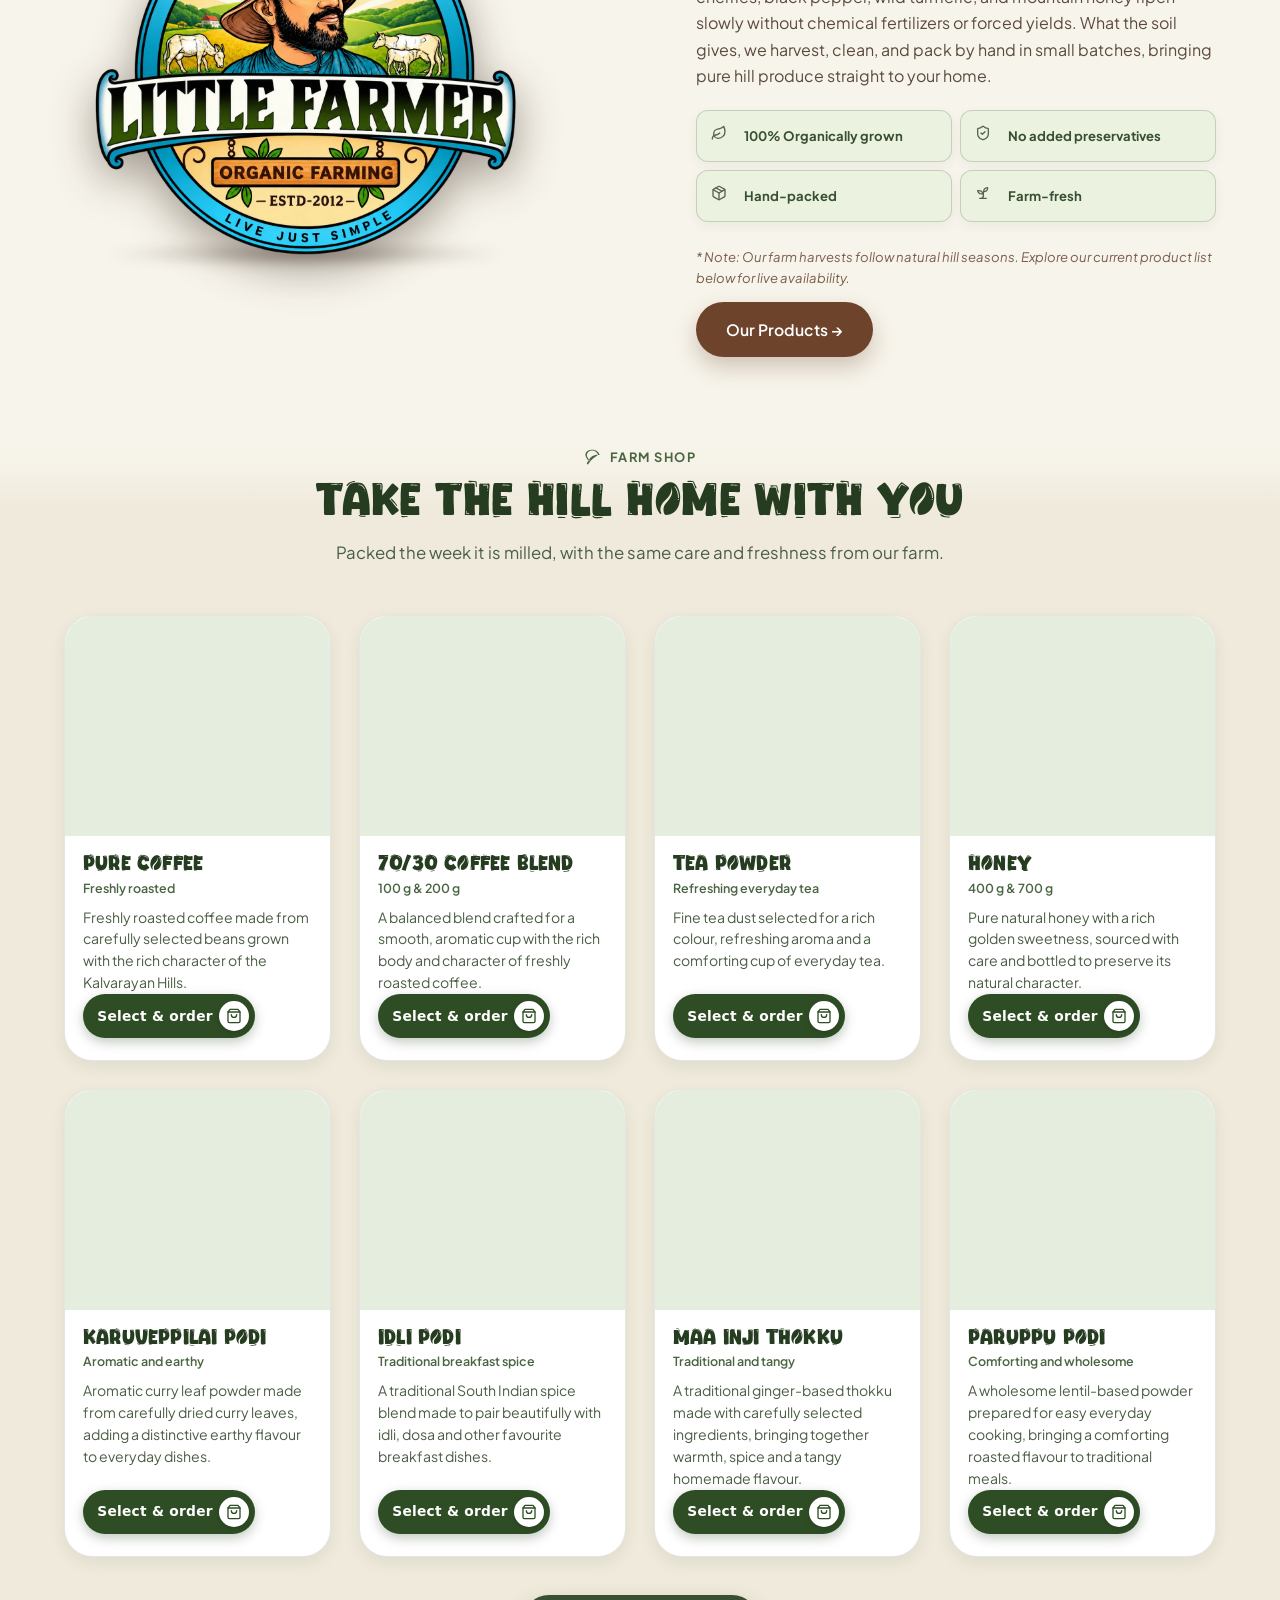
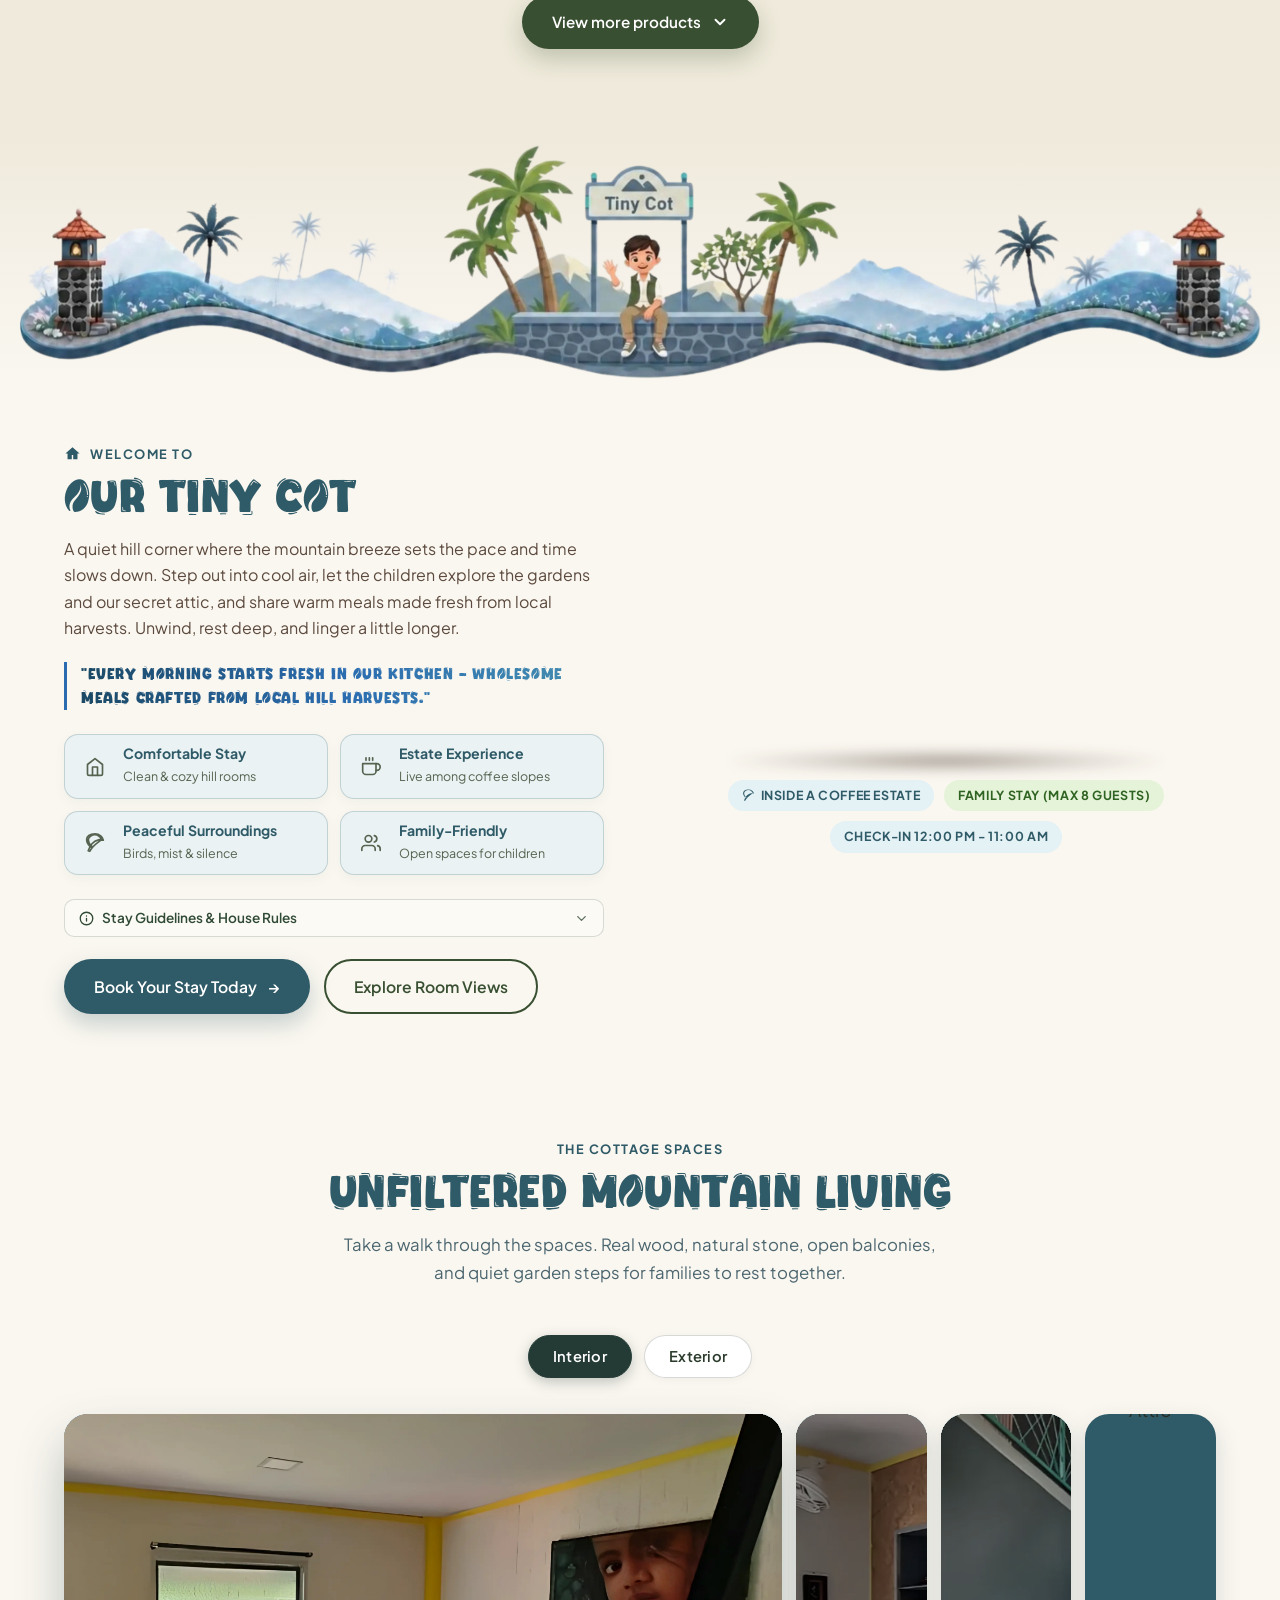
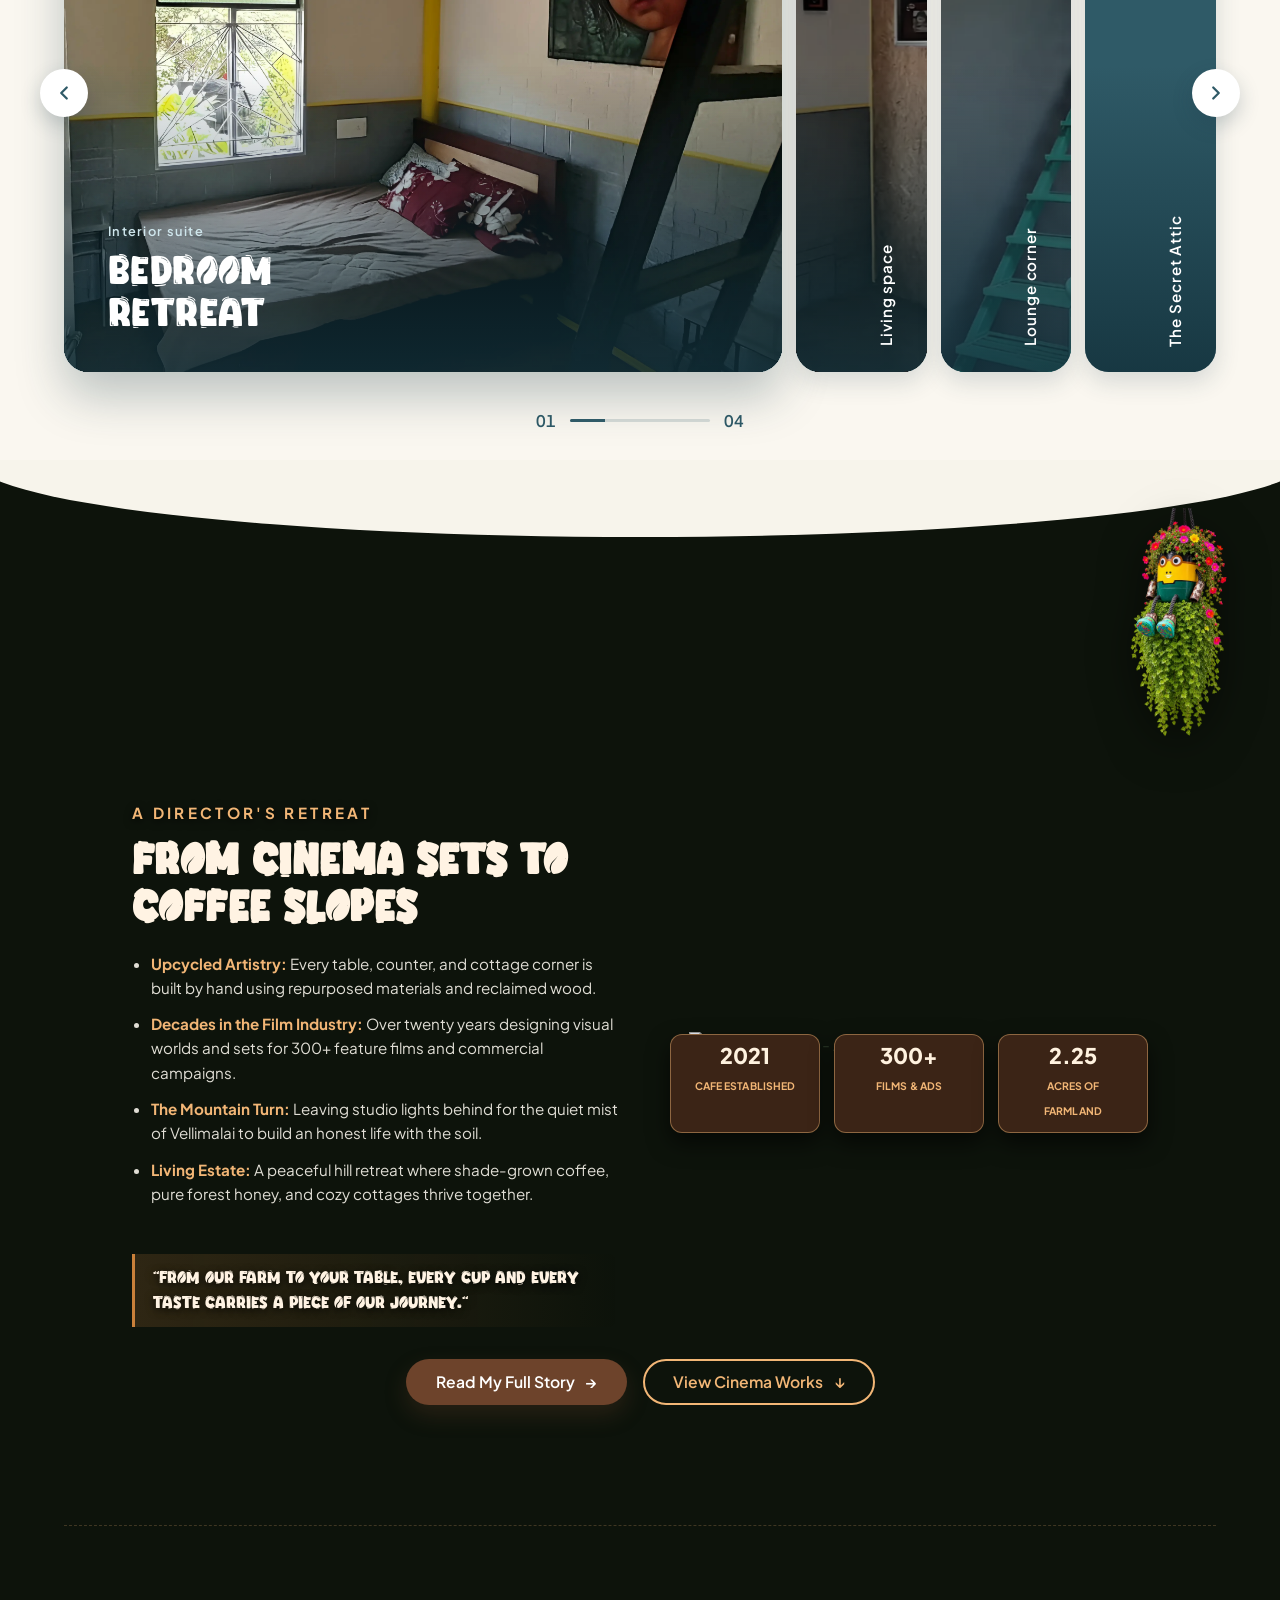
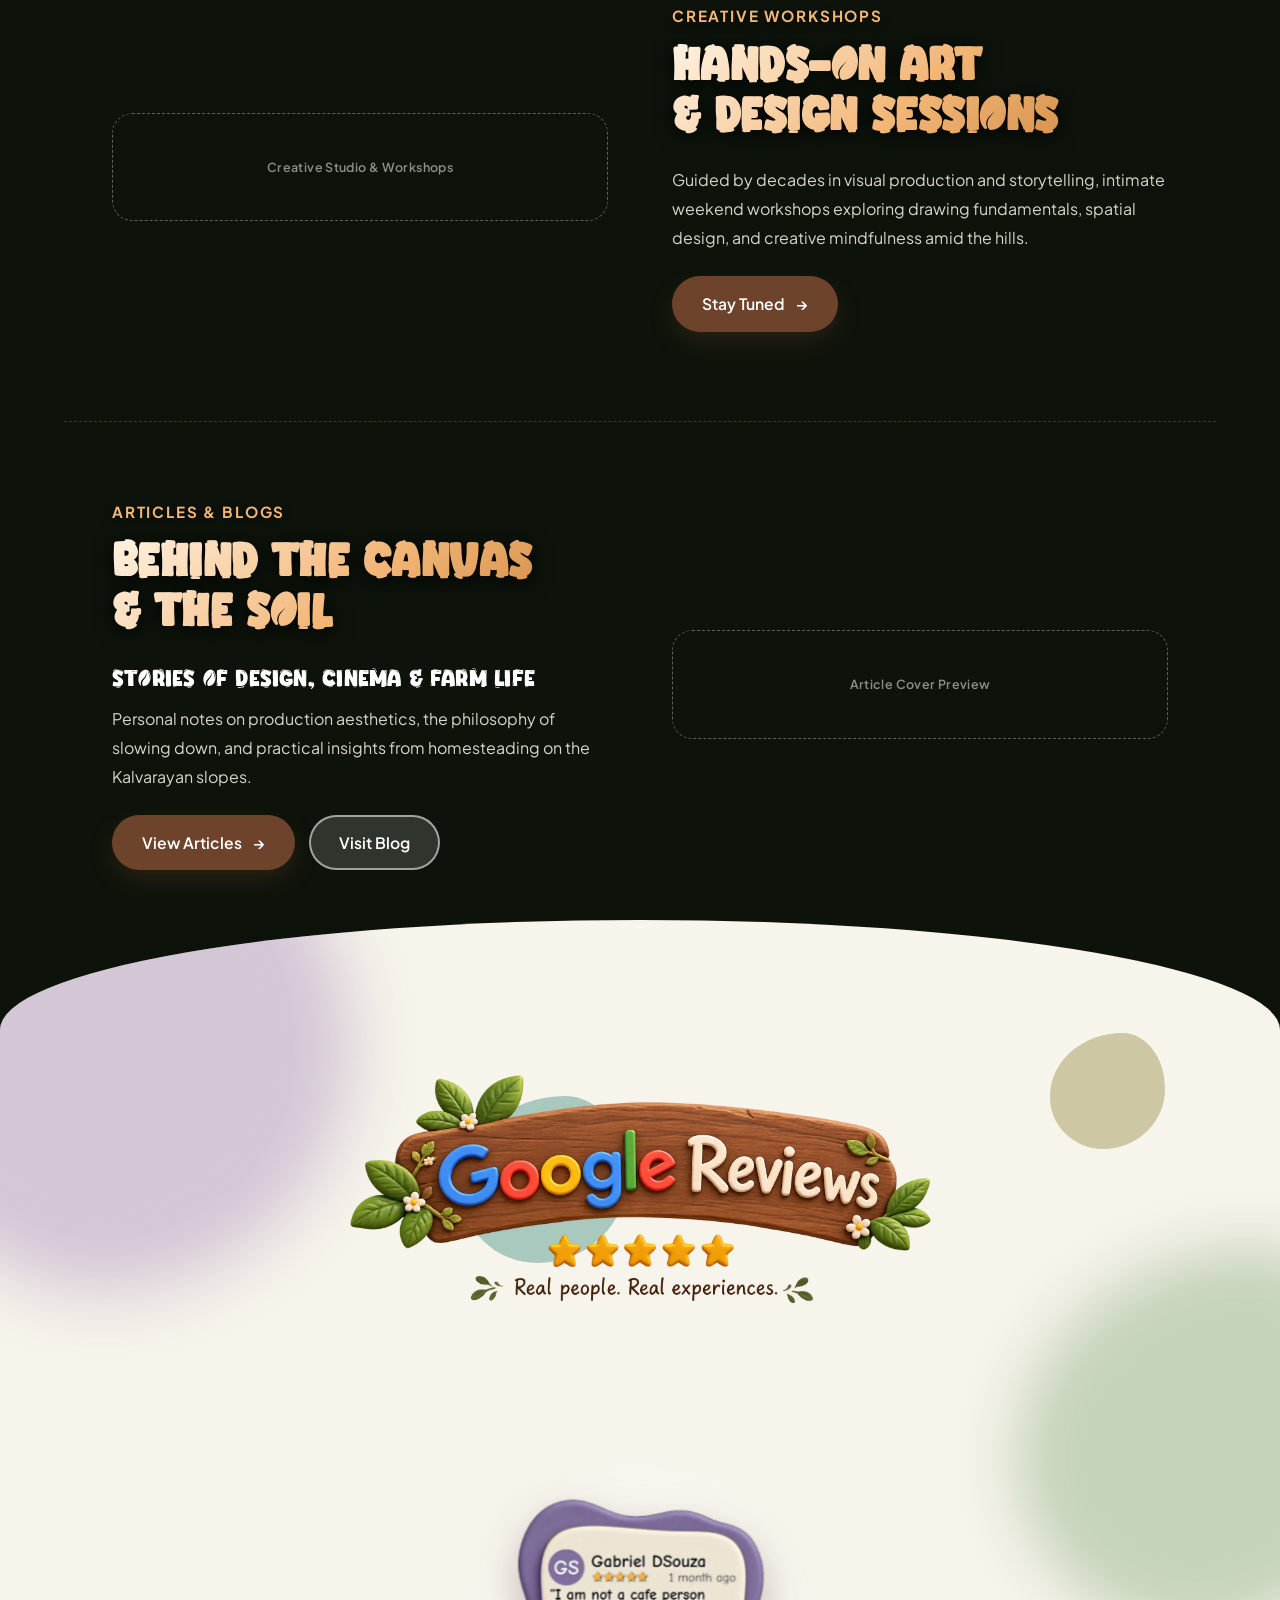
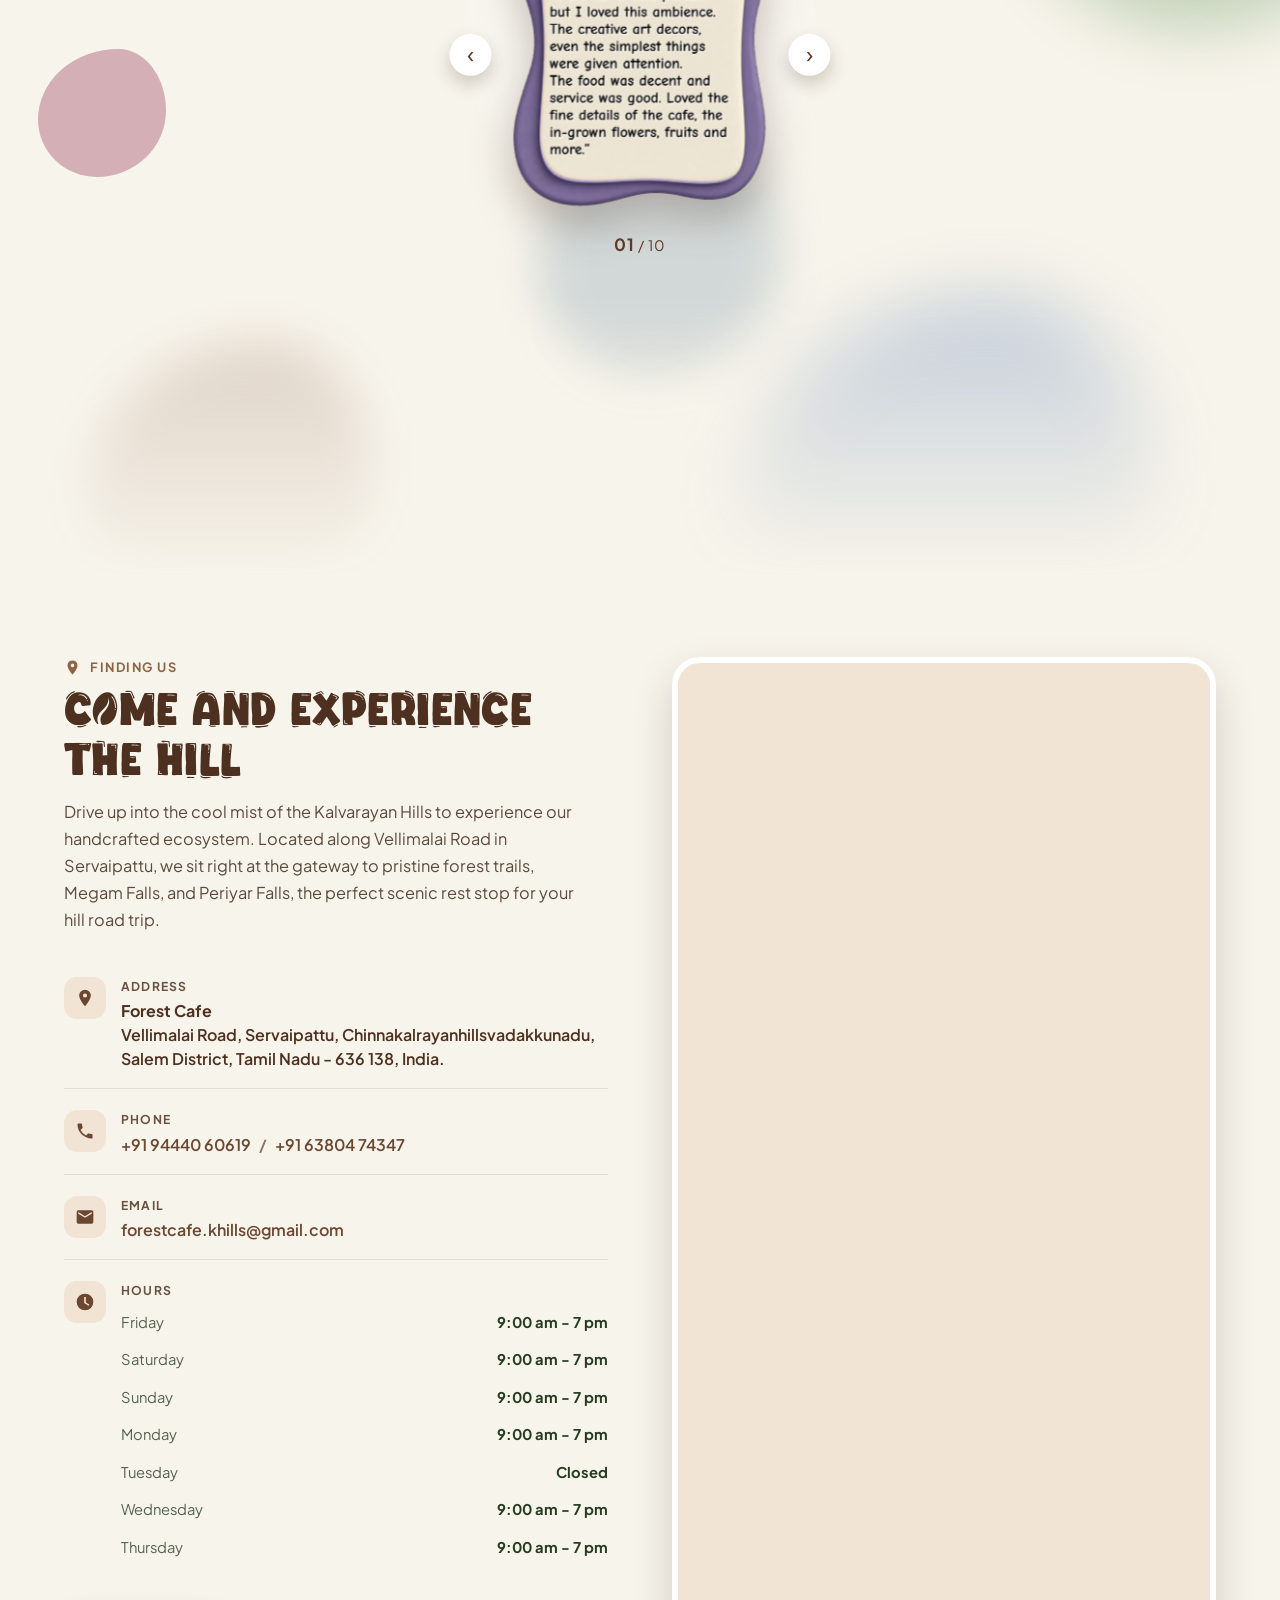
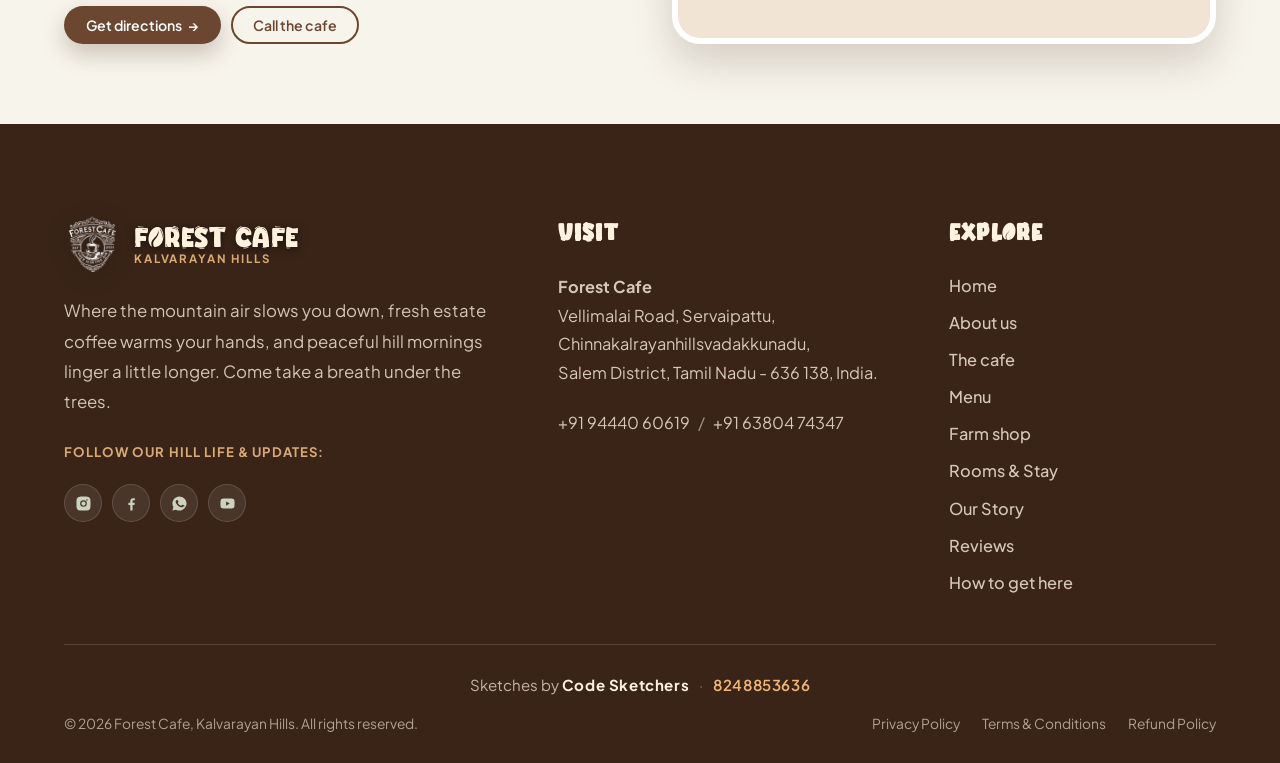
==== commit 00ba78c5: "Update index.html" ====
--- a/index.html
+++ b/index.html
@@ -20,10 +20,13 @@
 <meta content="Forest Cafe | Coffee, Farm &amp; Stay in Kalvarayan Hills, Salem" name="twitter:title"/>
 <meta content="Filter coffee, a farm shop and cosy rooms in the Kalvarayan Hills." name="twitter:description"/>
 <meta content="https://forestcafekhills.in/images/cafe/cafe-01.jpg" name="twitter:image"/>
-<link href="logo.webp" rel="apple-touch-icon"/>
+<link href="/apple-touch-icon.png" rel="apple-touch-icon" sizes="180x180"/>
 <meta content="en_IN" property="og:locale"/>
 <meta content="summary_large_image" name="twitter:card"/>
-<link href="logo.webp" rel="icon" type="image/webp"/>
+<link href="/favicon.ico" rel="icon" sizes="any"/>
+<link href="/favicon-48x48.png" rel="icon" sizes="48x48" type="image/png"/>
+<link href="/favicon-96x96.png" rel="icon" sizes="96x96" type="image/png"/>
+<link href="/favicon-192x192.png" rel="icon" sizes="192x192" type="image/png"/>
 <link rel="preconnect" href="https://firestore.googleapis.com" crossorigin>
 <link href="https://fonts.googleapis.com" rel="preconnect"/>
 <link crossorigin="" href="https://fonts.gstatic.com" rel="preconnect"/>
@@ -39,7 +42,7 @@
   "name": "Forest Cafe",
   "description": "Coffee, farm shop and stay in the Kalvarayan Hills, Tamil Nadu.",
   "url": "https://forestcafekhills.in/",
-  "logo": "https://forestcafekhills.in/logo.webp",
+  "logo": "https://forestcafekhills.in/icon-512x512.png",
   "image": [
     "https://forestcafekhills.in/images/cafe/cafe-01.jpg"
   ],
@@ -58,12 +61,12 @@
   "telephone": "+91-94440-60619",
   "email": "forestcafe.khills@gmail.com",
   "address": {
-    "@type": "PostalAddress",
-    "streetAddress": "Kalvarayan Hills Main Road, Vellimalai",
-    "addressLocality": "Kalvarayan Hills",
-    "addressRegion": "Tamil Nadu",
-    "postalCode": "636138",
-    "addressCountry": "IN"
+  "@type": "PostalAddress",
+  "streetAddress": "Vellimalai Road, Servaipattu, Chinnakalrayanhillsvadakkunadu",
+  "addressLocality": "Kalvarayan Hills",
+  "addressRegion": "Tamil Nadu",
+  "postalCode": "636138",
+  "addressCountry": "IN"
   },
   "openingHoursSpecification": [
     {
@@ -1860,4 +1863,4 @@
     <script src="js/cms.js" defer></script>
     <script src="js/main.js" defer></script>
 </body>
-</html>+</html>
